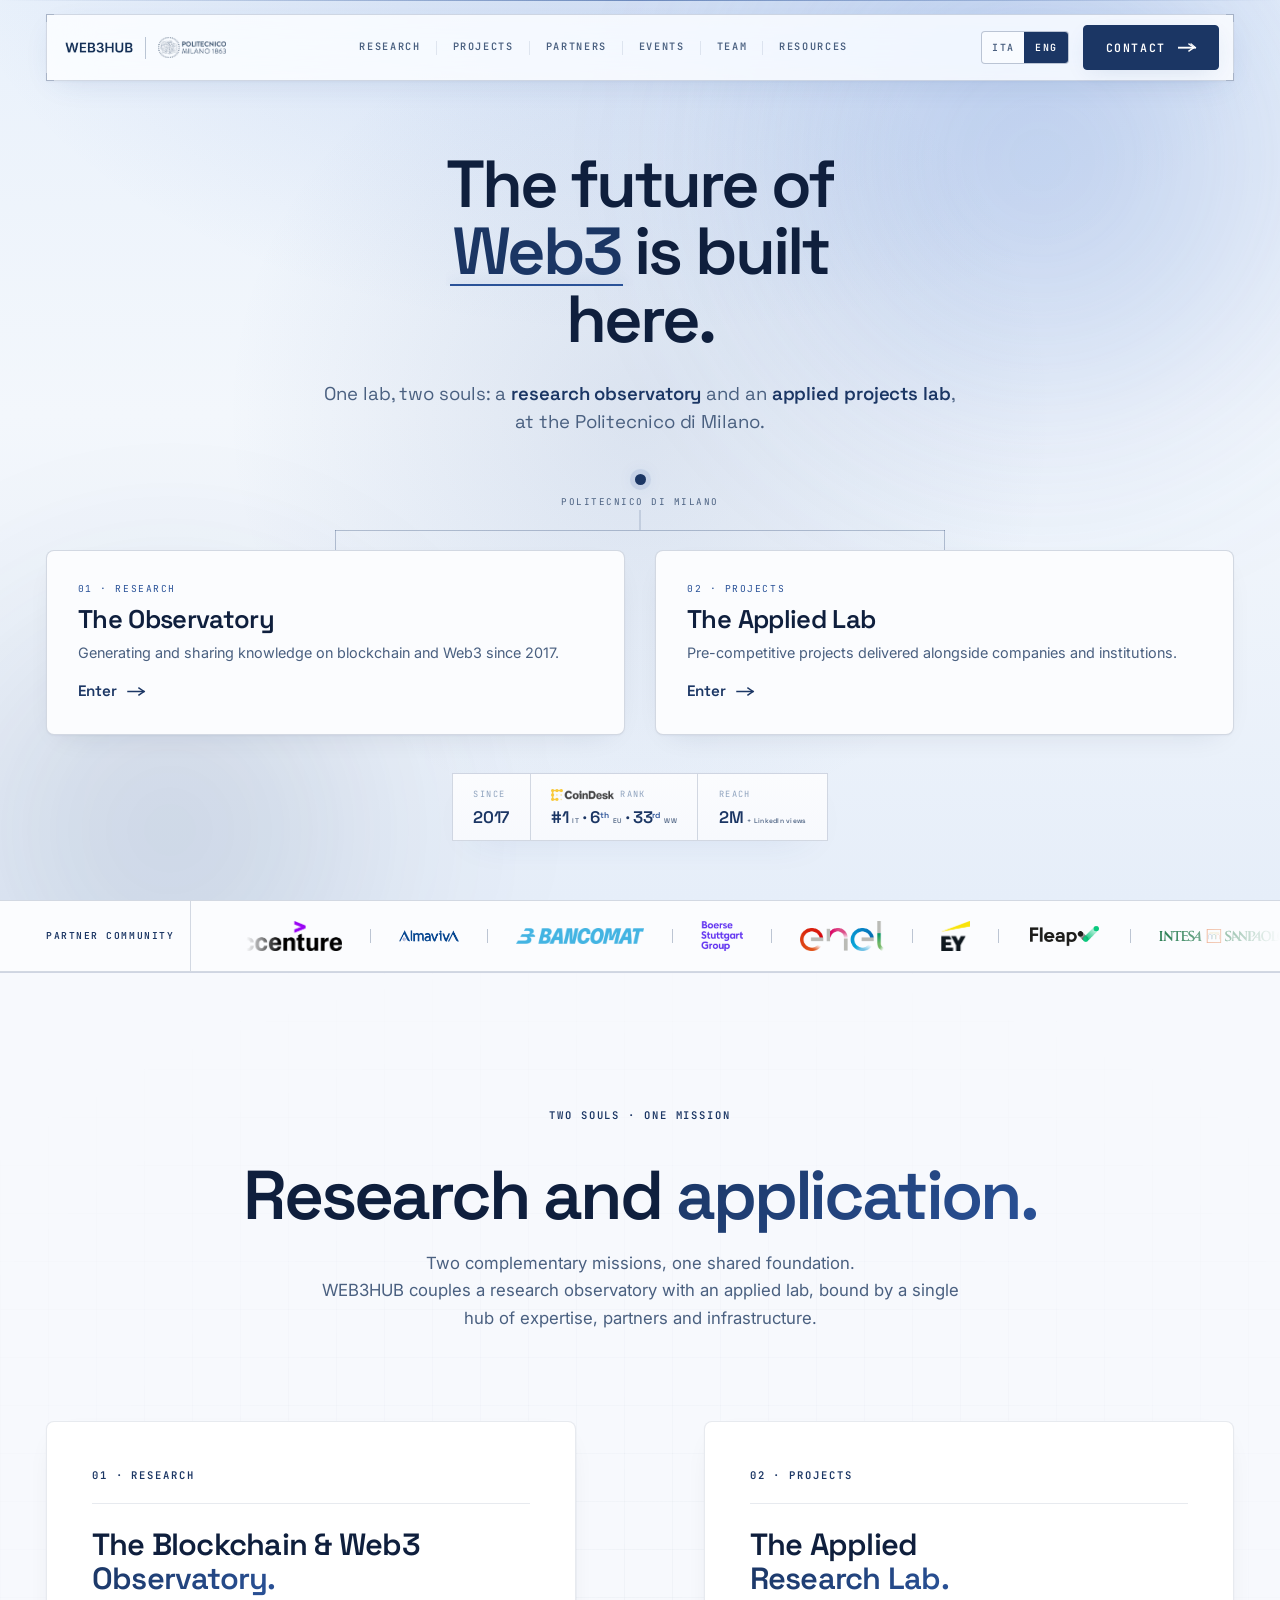
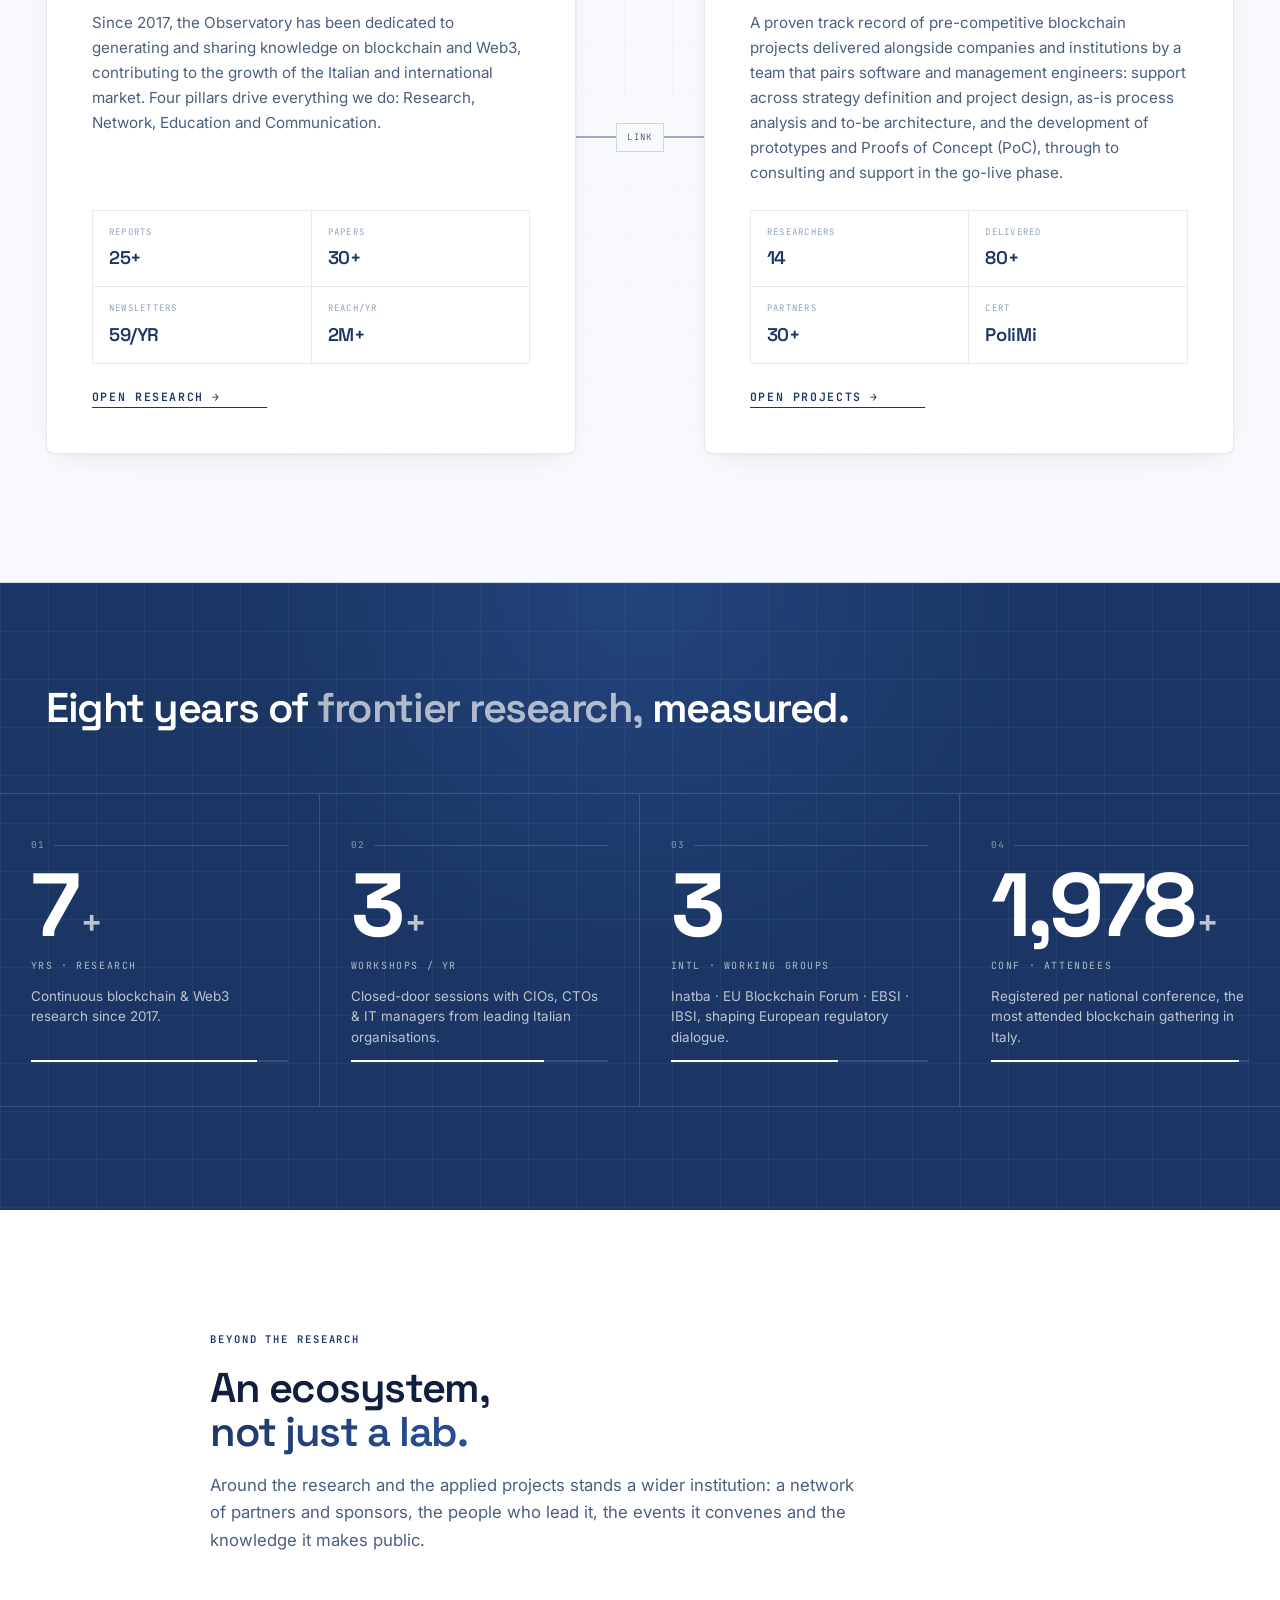
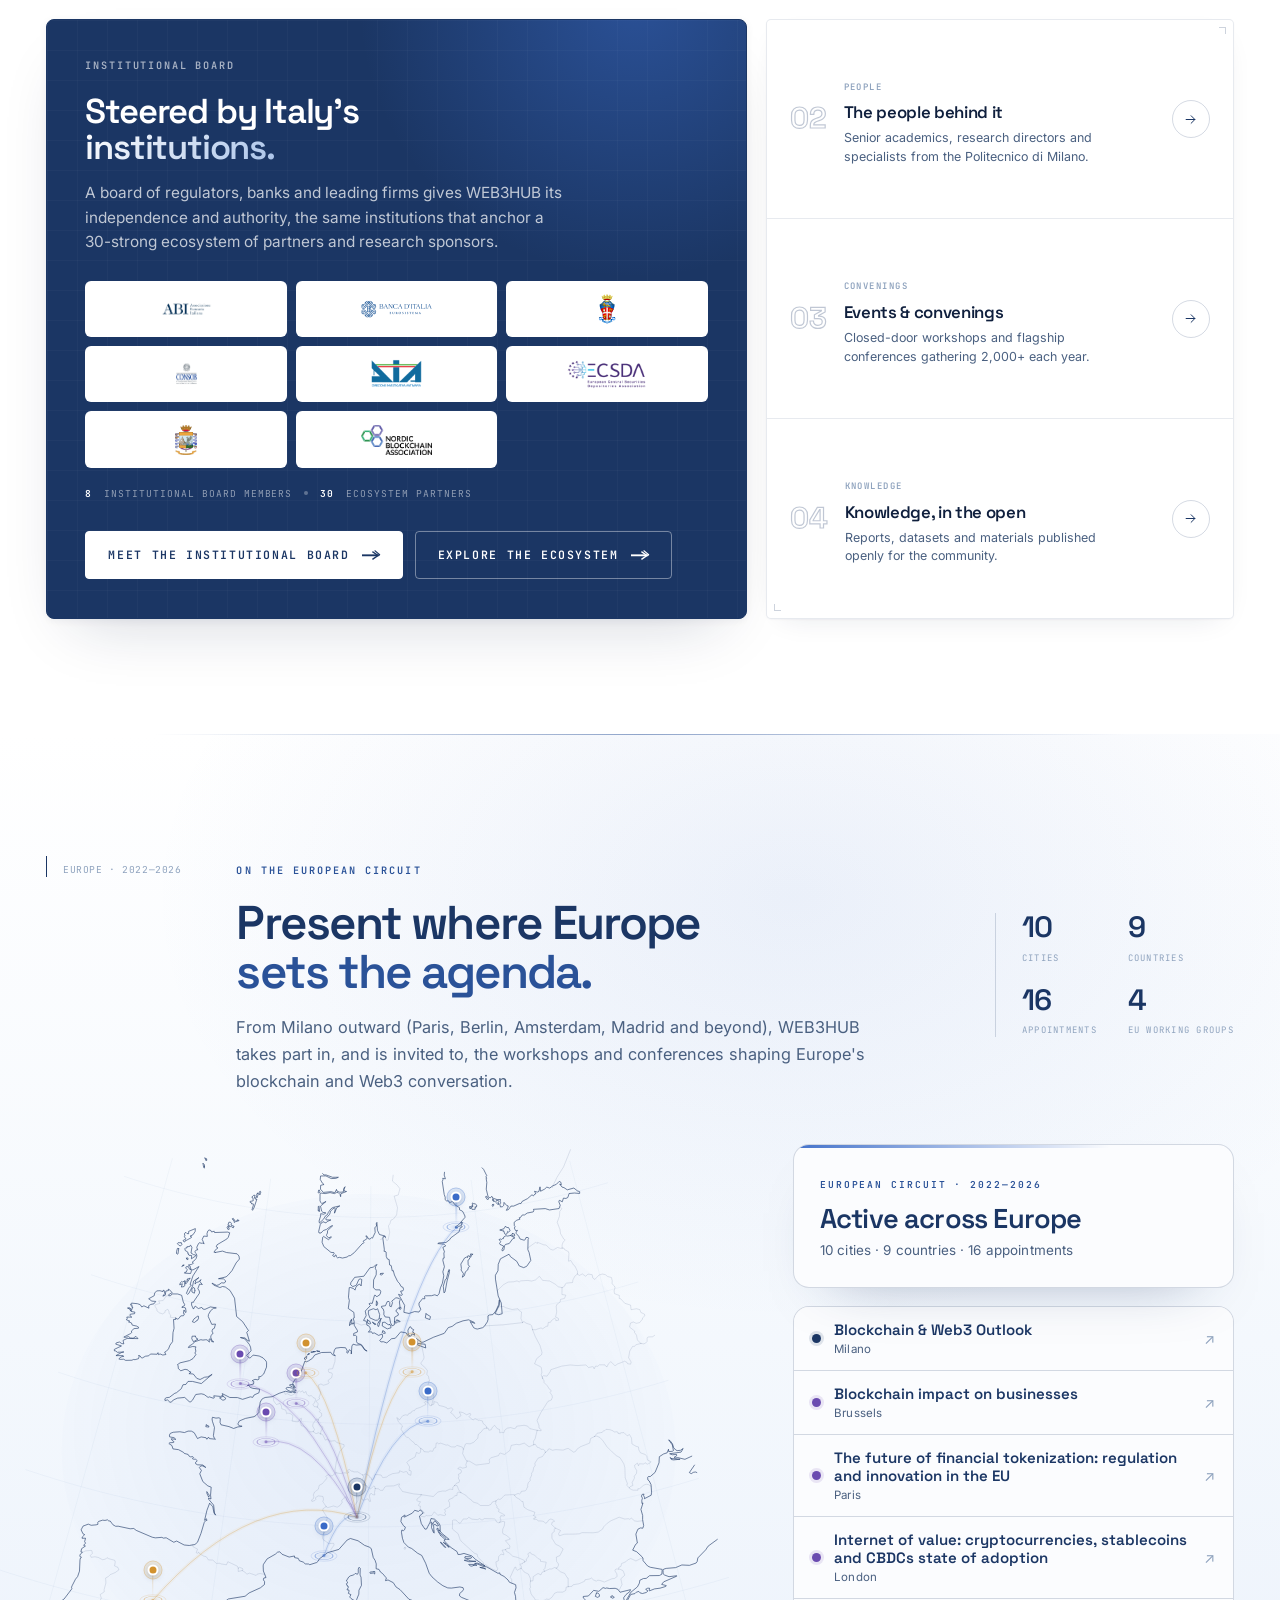
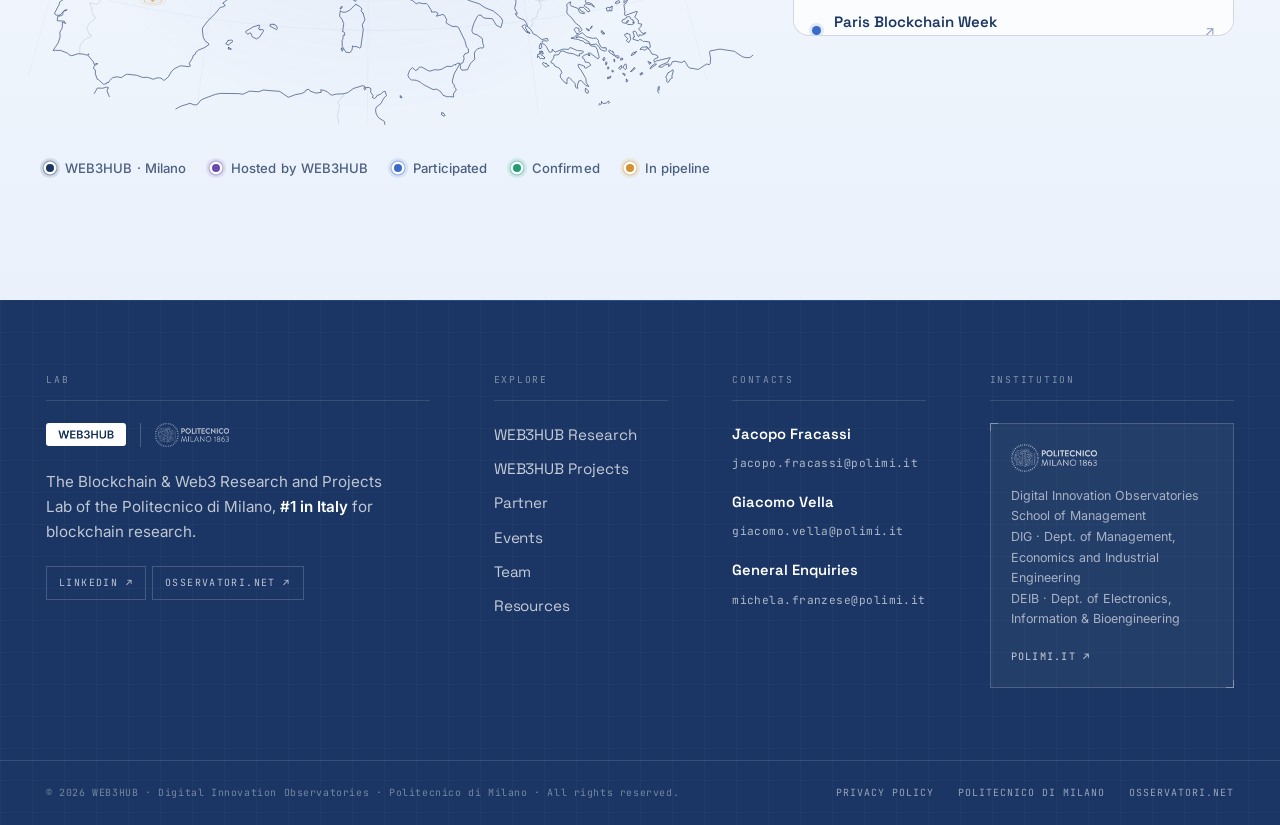
==== index.html @ 6960d004 "Team: Giacomo Weiss -> Niccolò Miani; Risorse: testi IT, rimosse etichette tier Co-Authored-By: Clau" ====
<!DOCTYPE html>
<html lang="en">
<head>
<meta charset="UTF-8" />
<meta name="viewport" content="width=device-width, initial-scale=1.0" />
<title>WEB3HUB — Politecnico di Milano | Blockchain &amp; Web3 Research Lab</title>
<meta name="description" content="WEB3HUB is the Blockchain & Web3 Research and Projects Lab of the Politecnico di Milano, #1 in Italy, #6 in Europe, #33 globally for blockchain research (CoinDesk 2022)." />
<meta property="og:title" content="WEB3HUB — Politecnico di Milano" />
<meta property="og:description" content="Blockchain & Web3 Research and Applied Projects Lab. Two Souls, One Mission." />
<meta property="og:type" content="website" />

<link rel="preconnect" href="https://fonts.googleapis.com" />
<link rel="preconnect" href="https://fonts.gstatic.com" crossorigin />
<link href="https://fonts.googleapis.com/css2?family=Space+Grotesk:wght@300;400;500;600;700&family=Inter:wght@300;400;500;600&family=JetBrains+Mono:wght@400;500;600;700&display=swap" rel="stylesheet" />

<style>
/* ════════════════════════════════════════════════════════════════
   WEB3HUB v2 — LABORATORY OS
   A research operating system for the frontier of trust.
   Navy on white. Monospace data. Network visuals. HUD precision.
════════════════════════════════════════════════════════════════ */
:root{
  /* PALETTE — locked to WEB3HUB.html */
  --bg:#ffffff;
  --bg-2:#f0f5fb;
  --bg-3:#e8eef8;
  --surface:#f7f9fd;
  --panel:#fbfcfe;
  --blue:#1B3664;
  --blue-light:#2a4d8f;
  --blue-mid:#2a5298;
  --blue-bright:#3a6bc8;
  --blue-pale:#d6e2f5;
  --blue-ultra:#eef3fb;
  --navy-dark:#0f2040;
  --text:#0f1f3d;
  --text-muted:#4a6080;
  --text-subtle:#8fa3be;

  /* DERIVED */
  --line:rgba(27,54,100,.10);
  --line-2:rgba(27,54,100,.18);
  --line-3:rgba(27,54,100,.28);
  --line-strong:rgba(27,54,100,.45);
  --glow:rgba(42,82,152,.18);
  --glow-soft:rgba(42,82,152,.10);

  /* SIGNAL — calmed status accent (desaturated emerald) */
  --signal:#3a9e7e;
  --signal-soft:rgba(58,158,126,.45);

  --grad:linear-gradient(135deg,#1B3664 0%,#2a5298 100%);
  --grad-bright:linear-gradient(135deg,#2a5298 0%,#3a6bc8 100%);
  --grad-line:linear-gradient(90deg,transparent,var(--blue-mid),transparent);

  /* RADIUS — small, consistent, coordinated with softened brackets */
  --r-sm:4px;
  --r:5px;
  --r-lg:8px;

  /* ELEVATION — hairline + controlled soft shadow (low opacity, large blur) */
  --shadow-1:0 1px 2px rgba(15,32,64,.04), 0 10px 30px -16px rgba(15,32,64,.14);
  --shadow-2:0 2px 8px rgba(15,32,64,.06), 0 28px 64px -28px rgba(15,32,64,.20);

  /* CORNER TICKS — thinner, smaller, low-contrast; lift on hover */
  --tick:7px;
  --tick-w:1px;
  --tick-color:rgba(27,54,100,.22);
  --tick-color-hover:rgba(27,54,100,.5);
  --tick-on-dark:rgba(255,255,255,.32);
  --tick-on-dark-hover:rgba(255,255,255,.7);

  /* TYPE */
  --display:'Space Grotesk',sans-serif;
  --body:'Inter',sans-serif;
  --mono:'JetBrains Mono',ui-monospace,'SF Mono',Menlo,monospace;

  --ease:cubic-bezier(.4,0,.2,1);
  --ease-out:cubic-bezier(.22,.61,.36,1);
  --spring:cubic-bezier(.34,1.45,.64,1);

  --gutter:clamp(20px,3.6vw,48px);
}

*,*::before,*::after{box-sizing:border-box;margin:0;padding:0}
html{scroll-behavior:smooth;font-size:16px;scroll-padding-top:84px}
body{
  background:var(--bg);
  color:var(--text);
  font-family:var(--body);
  font-weight:400;
  line-height:1.6;
  overflow-x:hidden;
  -webkit-font-smoothing:antialiased;
  text-rendering:optimizeLegibility;
}
::selection{background:var(--blue);color:#fff}
img{display:block;max-width:100%}
a{text-decoration:none;color:inherit}
button{cursor:pointer;font-family:inherit;background:none;border:none;color:inherit}
svg{display:block}

/* ── GLOBAL GRID BG ── ambient blueprint */
.grid-bg{
  position:fixed;inset:0;z-index:0;pointer-events:none;
  background-image:
    linear-gradient(rgba(27,54,100,.045) 1px,transparent 1px),
    linear-gradient(90deg,rgba(27,54,100,.045) 1px,transparent 1px);
  background-size:64px 64px;
  mask-image:radial-gradient(ellipse 70% 50% at 50% 30%,black,transparent 100%);
  -webkit-mask-image:radial-gradient(ellipse 70% 50% at 50% 30%,black,transparent 100%);
}
.dot-bg{
  position:fixed;inset:0;z-index:0;pointer-events:none;opacity:.4;
  background-image:radial-gradient(rgba(27,54,100,.12) 1px,transparent 1px);
  background-size:24px 24px;
  mask-image:linear-gradient(180deg,transparent,black 30%,black 70%,transparent);
  -webkit-mask-image:linear-gradient(180deg,transparent,black 30%,black 70%,transparent);
}

/* ── SCROLL PROGRESS ── */
#progress{position:fixed;top:0;left:0;height:2px;width:0;background:var(--grad-bright);z-index:1100;transition:width .1s linear;box-shadow:0 0 12px var(--glow)}

/* ════════════════════════════════════════════════════════════
   TYPE SYSTEM
════════════════════════════════════════════════════════════ */
.mono{font-family:var(--mono);font-weight:500;letter-spacing:.04em}
.tag{
  display:inline-flex;align-items:center;gap:10px;
  font-family:var(--mono);font-size:.66rem;font-weight:600;
  letter-spacing:.18em;text-transform:uppercase;
  color:var(--blue);
}
/* minimal institutional kicker — no brackets, no bullet dots */
.tag .dot,.tag .live{display:none}
/* remove decorative status / bullet dots site-wide (green "live" pulses + blue dots) */
.live,.pulse,.rs-dot,
.hero-rail .seg .live,.viz-hud .hud-tag .live,
.chain-stream-head .live,.wire-tag .live,
.partner-cta .pc-tag .dot,.xpl-feat-label .dot,.euro-tag .dot,
.f-wordmark .wm-rail .live,.contact-info-head .live{display:none!important}
.sb-foot .sb-ok::before{display:none}
@keyframes livepulse{0%,100%{opacity:.7}50%{opacity:1}}
@keyframes ping{0%{transform:scale(.7);opacity:.6}100%{transform:scale(1.8);opacity:0}}

.hid{font-family:var(--mono);font-size:.66rem;font-weight:500;letter-spacing:.04em;color:var(--text-subtle)}
.hid b{color:var(--blue);font-weight:600}

/* DISPLAY scales */
.h-mega{font-family:var(--display);font-weight:600;font-size:clamp(2.4rem,5.2vw,5rem);letter-spacing:-.045em;line-height:.96;color:var(--text)}
.h-mega .accent{color:var(--blue);position:relative;display:inline-block}
.h-mega .accent::after{content:'';position:absolute;left:-.04em;right:-.04em;bottom:-.06em;height:.06em;background:var(--blue-mid);box-shadow:0 0 16px var(--glow);transform:scaleX(0);transform-origin:left;transition:transform 1s var(--ease) .8s}
.h-mega.in .accent::after{transform:scaleX(1)}

.h-xl{font-family:var(--display);font-weight:600;font-size:clamp(2.4rem,5.4vw,4.4rem);letter-spacing:-.045em;line-height:.98;color:var(--text)}
.h-xl .accent{background:var(--grad);-webkit-background-clip:text;background-clip:text;-webkit-text-fill-color:transparent;color:transparent}

.h-lg{font-family:var(--display);font-weight:600;font-size:clamp(1.8rem,3.4vw,2.6rem);letter-spacing:-.035em;line-height:1.05;color:var(--text)}
.h-lg .accent{background:var(--grad);-webkit-background-clip:text;background-clip:text;-webkit-text-fill-color:transparent;color:transparent}

.h-md{font-family:var(--display);font-weight:600;font-size:clamp(1.35rem,2vw,1.6rem);letter-spacing:-.025em;line-height:1.15;color:var(--text)}
.h-sm{font-family:var(--display);font-weight:600;font-size:1.05rem;letter-spacing:-.015em;line-height:1.25;color:var(--text)}

.lede{font-size:clamp(1.05rem,1.3vw,1.18rem);line-height:1.65;color:var(--text-muted);font-weight:400;max-width:60ch}
.body{font-size:.96rem;line-height:1.65;color:var(--text-muted)}
.body-sm{font-size:.85rem;line-height:1.6;color:var(--text-muted)}
.body-xs{font-size:.74rem;line-height:1.55;color:var(--text-muted)}

/* ════════════════════════════════════════════════════════════
   LAYOUT
════════════════════════════════════════════════════════════ */
.wrap{width:100%;max-width:1440px;margin:0 auto;padding:0 var(--gutter);position:relative;z-index:2}
.wrap--wide{max-width:1600px}
.wrap--narrow{max-width:1080px}
.section{padding:clamp(72px,9vw,140px) 0;position:relative}

/* Section headers — terminal style */
.sec-head{display:grid;grid-template-columns:auto 1fr;gap:24px;align-items:start;margin-bottom:clamp(40px,5vw,72px)}
.sec-head__meta{display:flex;flex-direction:column;gap:7px;padding-top:6px;min-width:140px}
.sec-head__meta .ord{font-family:var(--mono);font-size:.66rem;letter-spacing:.18em;color:var(--blue);font-weight:600;text-transform:uppercase}
.sec-head__meta .hash{font-family:var(--mono);font-size:.62rem;letter-spacing:.08em;text-transform:uppercase;color:var(--text-subtle)}

/* ════════════════════════════════════════════════════════════
   PANELS — the base technical surface, with corner brackets
════════════════════════════════════════════════════════════ */
.panel{
  position:relative;
  background:var(--panel);
  border:1px solid var(--line);
  border-radius:var(--r);
  box-shadow:var(--shadow-1);
  padding:clamp(20px,2.4vw,32px);
  transition:border-color .3s var(--ease),box-shadow .3s var(--ease),transform .3s var(--ease),background .3s var(--ease);
}
.panel::before,.panel::after,
.panel > .corner-tl,.panel > .corner-tr,.panel > .corner-bl,.panel > .corner-br{
  content:'';position:absolute;width:var(--tick);height:var(--tick);border:var(--tick-w) solid var(--tick-color);pointer-events:none;
  transition:border-color .35s var(--ease-out);
}
.panel::before{top:-1px;left:-1px;border-right:none;border-bottom:none}
.panel::after{top:-1px;right:-1px;border-left:none;border-bottom:none}
.panel > .corner-bl{bottom:7px;left:7px;border-right:none;border-top:none}
.panel > .corner-br{bottom:7px;right:7px;border-left:none;border-top:none}
.panel:hover{border-color:var(--line-2);box-shadow:var(--shadow-2)}
.panel:hover::before,.panel:hover::after,.panel:hover > .corner-bl,.panel:hover > .corner-br{border-color:var(--tick-color-hover)}
.panel--ink{background:var(--blue);color:#fff;border-color:var(--blue)}
.panel--ink::before,.panel--ink::after,.panel--ink > .corner-bl,.panel--ink > .corner-br{border-color:#fff}
.panel--ink:hover{box-shadow:0 0 0 1px rgba(255,255,255,.2),0 12px 40px -8px rgba(15,32,64,.5)}
.panel--soft{background:var(--surface);border-color:var(--line)}
.panel--ghost{background:transparent;border-style:dashed;border-color:var(--line-2)}

/* ════════════════════════════════════════════════════════════
   BUTTONS
════════════════════════════════════════════════════════════ */
.btn{
  position:relative;display:inline-flex;align-items:center;gap:12px;
  padding:14px 22px;
  font-family:var(--mono);font-size:.72rem;font-weight:600;
  letter-spacing:.14em;text-transform:uppercase;
  border:1px solid var(--blue);
  border-radius:var(--r-sm);
  background:transparent;color:var(--blue);
  cursor:pointer;transition:all .35s var(--ease-out);
  overflow:hidden;
}
.btn::before{
  content:'';position:absolute;inset:0;
  background:var(--blue);
  transform:translateY(101%);transition:transform .4s var(--ease);
  z-index:-1;
}
.btn:hover::before{transform:translateY(0)}
.btn:hover{color:#fff;box-shadow:0 0 0 3px var(--glow-soft),0 10px 28px -6px var(--glow)}
.btn .arrow{position:relative;width:18px;height:9px;flex-shrink:0}
.btn .arrow::before,.btn .arrow::after{content:'';position:absolute;background:currentColor}
.btn .arrow::before{top:50%;left:0;right:0;height:1px;transform:translateY(-50%)}
.btn .arrow::after{top:50%;right:0;width:7px;height:1px;transform:translateY(-50%) rotate(40deg);transform-origin:right;box-shadow:0 0 0 0 currentColor,-7px 7px 0 0 transparent}
.btn .arrow::after{
  box-shadow:none;
}
.btn .arrow{display:inline-flex;align-items:center;justify-content:flex-end}
.btn .arrow svg{width:18px;height:9px;stroke:currentColor;fill:none;stroke-width:1.4;stroke-linecap:square}
.btn:hover .arrow svg{animation:arrow-slide .5s var(--ease)}
@keyframes arrow-slide{0%{transform:translateX(0)}50%{transform:translateX(8px);opacity:0}51%{transform:translateX(-8px);opacity:0}100%{transform:translateX(0);opacity:1}}

.btn--solid{background:var(--blue);color:#fff;box-shadow:0 6px 24px -8px var(--glow)}
.btn--solid::before{background:var(--navy-dark)}
.btn--solid:hover{color:#fff;box-shadow:0 0 0 3px var(--glow-soft),0 14px 36px -6px var(--glow)}

.btn--ghost{border-color:var(--line-2);color:var(--text);padding-left:16px}
.btn--ghost::before{background:var(--blue)}
.btn--ghost:hover{color:#fff;border-color:var(--blue)}

.btn--inv{background:transparent;color:#fff;border-color:rgba(255,255,255,.4)}
.btn--inv::before{background:#fff}
.btn--inv:hover{color:var(--blue);border-color:#fff}

.btn--white{background:#fff;color:var(--blue);border-color:#fff}
.btn--white::before{background:var(--blue-ultra)}
.btn--white:hover{color:var(--blue)}

/* Link arrow */
.link-arr{display:inline-flex;align-items:center;gap:8px;font-family:var(--mono);font-size:.72rem;font-weight:600;letter-spacing:.14em;text-transform:uppercase;color:var(--blue);position:relative;padding-bottom:2px}
.link-arr::after{content:'';position:absolute;left:0;bottom:0;height:1px;width:100%;background:var(--blue);transform:scaleX(.4);transform-origin:left;transition:transform .35s var(--ease)}
.link-arr:hover::after{transform:scaleX(1)}
.link-arr .arr{display:inline-block;transition:transform .35s var(--ease)}
.link-arr:hover .arr{transform:translateX(4px)}

/* ════════════════════════════════════════════════════════════
   NAVIGATION
════════════════════════════════════════════════════════════ */
#nav{
  position:fixed;top:0;left:0;right:0;z-index:900;
  padding:14px var(--gutter);
  transition:padding .35s var(--ease);
  pointer-events:none;
}
#nav>*{pointer-events:auto}
.nav-inner{
  max-width:1600px;margin:0 auto;
  display:grid;grid-template-columns:auto 1fr auto;align-items:center;
  gap:24px;
  padding:10px 14px 10px 18px;
  background:rgba(255,255,255,.78);
  backdrop-filter:blur(22px) saturate(160%);
  -webkit-backdrop-filter:blur(22px) saturate(160%);
  border:1px solid var(--line-2);
  box-shadow:0 1px 2px rgba(27,54,100,.04),0 8px 32px -12px var(--glow);
  position:relative;
  transition:background .4s var(--ease),border-color .4s var(--ease),box-shadow .4s var(--ease);
}
.nav-inner::before,.nav-inner::after,.nav-inner > .nc-tl,.nav-inner > .nc-br{
  content:'';position:absolute;width:8px;height:8px;border:var(--tick-w) solid var(--tick-color);pointer-events:none;
}
.nav-inner::before{top:-1px;left:-1px;border-right:none;border-bottom:none}
.nav-inner::after{top:-1px;right:-1px;border-left:none;border-bottom:none}
.nav-inner > .nc-tl{bottom:-1px;left:-1px;border-right:none;border-top:none}
.nav-inner > .nc-br{bottom:-1px;right:-1px;border-left:none;border-top:none}
#nav.scrolled .nav-inner{background:rgba(255,255,255,.95);box-shadow:0 2px 6px rgba(27,54,100,.06),0 14px 40px -12px var(--glow)}

.nav-brand{display:flex;align-items:center;gap:12px}
.nav-brand img.w3{height:11px;width:auto;object-fit:contain}
.nav-brand .hair-v{width:1px;height:22px;background:var(--line-3)}
.nav-brand img.polimi{height:22px;width:auto;object-fit:contain;opacity:.78}

.nav-links{display:flex;align-items:center;justify-content:center;gap:0;list-style:none}
.nav-links li{position:relative}
.nav-links li::after{content:'';position:absolute;right:0;top:50%;width:1px;height:14px;background:var(--line);transform:translateY(-50%)}
.nav-links li:last-child::after{display:none}
.nav-links a{position:relative;padding:8px 16px;display:block;font-family:var(--mono);font-size:.64rem;font-weight:600;text-transform:uppercase;letter-spacing:.16em;color:var(--text-muted);transition:color .25s}
.nav-links a::before{content:'';margin-right:0}
.nav-links a:hover,.nav-links a.is-active{color:var(--blue)}
.nav-links a:hover::before,.nav-links a.is-active::before{color:var(--blue-mid)}

.nav-cta{display:flex;align-items:center;gap:14px}
/* language switch — two-cell segmented control beside Contact */
.lang-toggle{display:inline-flex;align-items:stretch;border:1px solid var(--line-3);border-radius:var(--r-sm);overflow:hidden;background:rgba(255,255,255,.55)}
.lang-toggle button{font-family:var(--mono);font-size:.62rem;font-weight:600;letter-spacing:.14em;color:var(--text-muted);background:transparent;border:0;padding:9px 10px;min-width:40px;cursor:pointer;transition:background .25s var(--ease),color .25s var(--ease)}
.lang-toggle button + button{border-left:1px solid var(--line-2)}
.lang-toggle button:hover{color:var(--blue)}
.lang-toggle button[aria-pressed="true"]{background:var(--blue);color:#fff;cursor:default}
.lang-toggle button:focus-visible{outline:2px solid var(--blue);outline-offset:-2px}

.nav-burger{display:none;flex-direction:column;gap:5px;padding:8px}
.nav-burger span{display:block;width:22px;height:1.5px;background:var(--blue);transition:transform .3s var(--ease),opacity .2s var(--ease)}
.nav-burger.open span:nth-child(1){transform:translateY(6.5px) rotate(45deg)}
.nav-burger.open span:nth-child(2){opacity:0}
.nav-burger.open span:nth-child(3){transform:translateY(-6.5px) rotate(-45deg)}

/* MOBILE NAV */
#mobile-nav{display:none;position:fixed;inset:0;z-index:899;background:var(--bg);flex-direction:column;align-items:flex-start;justify-content:center;gap:8px;opacity:0;pointer-events:none;transition:opacity .35s var(--ease);padding:0 var(--gutter)}
#mobile-nav.open{opacity:1;pointer-events:all}
#mobile-nav a{font-family:var(--display);font-size:clamp(2rem,7vw,3.4rem);font-weight:600;color:var(--text);letter-spacing:-.03em;line-height:1.1;display:flex;align-items:baseline;gap:14px}
#mobile-nav a .num{font-family:var(--mono);font-size:.5em;color:var(--blue-mid);font-weight:500}
/* Close handled by the burger (which animates to an ✕ and stays above the overlay) */
.mobile-close{display:none}

/* ════════════════════════════════════════════════════════════
   HERO — Animated network. HUD frame. Massive type.
════════════════════════════════════════════════════════════ */
#hero{position:relative;min-height:100vh;padding:96px 0 56px;display:flex;flex-direction:column;justify-content:center;overflow:hidden;
  background:
    radial-gradient(90% 75% at 50% -8%, rgba(58,107,200,.16), transparent 60%),
    linear-gradient(180deg,#e9f1fb 0%,#f3f7fc 46%,#e6eef9 100%);
}
#hero::before{
  content:'';position:absolute;top:0;left:0;right:0;height:1px;z-index:1;
  background:var(--grad-line);opacity:.6;
}
#hero::after{content:'';position:absolute;z-index:0;top:46%;left:50%;width:900px;height:900px;
  transform:translate(-50%,-50%);pointer-events:none;
  background:radial-gradient(circle,rgba(42,82,152,.12),transparent 65%);
  animation:heroBreath 12s ease-in-out infinite}
@keyframes heroBreath{0%,100%{opacity:.5;transform:translate(-50%,-50%) scale(1)}
  50%{opacity:.85;transform:translate(-50%,-50%) scale(1.12)}}
.hero-aurora{position:absolute;inset:0;z-index:0;pointer-events:none;overflow:hidden}
.hero-aurora::before,.hero-aurora::after{content:'';position:absolute;border-radius:50%;filter:blur(80px);opacity:.45}
.hero-aurora::before{width:760px;height:760px;top:-220px;right:-140px;background:radial-gradient(circle,rgba(58,107,200,.42),transparent 70%);opacity:.7;filter:blur(90px);animation:orb-a 26s var(--ease) infinite}
.hero-aurora::after{width:620px;height:620px;bottom:-240px;left:-140px;background:radial-gradient(circle,rgba(27,54,100,.30),transparent 70%);opacity:.6;filter:blur(90px);animation:orb-b 32s var(--ease) infinite}
@keyframes orb-a{0%,100%{transform:translate(0,0) scale(1)}50%{transform:translate(40px,30px) scale(1.1)}}
@keyframes orb-b{0%,100%{transform:translate(0,0) scale(1)}50%{transform:translate(-30px,30px) scale(1.08)}}

/* Hero graphic is now the two-souls bridge (see .hero-bridge); the abstract
   network canvas + node tooltip were removed in Wave 4 (feedback L1). */

.hero-rail{
  position:relative;z-index:2;
  display:grid;grid-template-columns:auto 1fr auto;gap:20px;align-items:center;
  padding:14px var(--gutter) 14px;
  max-width:1600px;margin:0 auto;
  border-bottom:1px solid var(--line);
  font-family:var(--mono);font-size:.6rem;letter-spacing:.14em;text-transform:uppercase;color:var(--text-muted);
}
.hero-rail .seg{display:flex;align-items:center;gap:10px}
.hero-rail .seg b{color:var(--blue);font-weight:600}
.hero-rail .seg .live{width:6px;height:6px;border-radius:50%;background:var(--signal);animation:livepulse 1.6s ease-in-out infinite;box-shadow:0 0 6px var(--signal-soft)}
.hero-rail .seg + .seg{padding-left:20px;border-left:1px solid var(--line)}

.hero-content{position:relative;z-index:2;width:100%;max-width:1320px;margin:0 auto;padding:clamp(24px,4vw,52px) var(--gutter) 0;display:flex;flex-direction:column;align-items:center;text-align:center}

.hero-left{position:relative}
.hero-tag{margin-bottom:22px}

.hero-title{margin-bottom:26px;position:relative}
.hero-title .line{display:block;overflow:hidden;padding:2px 0}
.hero-title .line > span{display:inline-block;transform:translateY(105%);transition:transform .9s var(--ease)}
.hero-title.in .line > span{transform:translateY(0)}
.hero-title .line:nth-child(2) > span{transition-delay:.1s}
.hero-title .line:nth-child(3) > span{transition-delay:.2s}

.hero-sub{font-family:var(--display);font-weight:400;font-size:clamp(1.1rem,1.45vw,1.32rem);line-height:1.5;color:var(--text-muted);max-width:640px;margin:0 auto;letter-spacing:-.005em}
.hero-sub b{color:var(--blue);font-weight:600}

/* ── HERO BRIDGE — two souls diverging from one foundation (feedback L1/L2) ── */
.hero-bridge{width:100%;max-width:1200px;margin:clamp(22px,3.2vw,38px) auto 0;display:flex;flex-direction:column;align-items:center}
.hb-hub{display:flex;flex-direction:column;align-items:center;gap:10px}
.hb-hub-node{width:11px;height:11px;border-radius:50%;background:var(--blue);box-shadow:0 0 0 5px var(--glow-soft),0 0 18px var(--glow)}
.hb-hub-lbl{font-family:var(--mono);font-size:.58rem;letter-spacing:.16em;text-transform:uppercase;color:var(--text-muted)}
/* connector: centre stem → horizontal bar → two drops above the card centres (25%/75%) */
.hb-fork{position:relative;width:100%;height:40px}
.hb-fork::before{content:'';position:absolute;top:0;left:50%;width:1px;height:20px;background:var(--line-3);transform:translateX(-50%)}
.hb-bar{position:absolute;top:20px;left:24.3%;right:24.3%;height:1px;background:var(--line-3)}
.hb-bar::before,.hb-bar::after{content:'';position:absolute;top:0;width:1px;height:20px;background:var(--line-3)}
.hb-bar::before{left:0}
.hb-bar::after{right:0}
.hb-paths{display:grid;grid-template-columns:1fr 1fr;gap:clamp(18px,2.4vw,32px);width:100%}
.hb-path{position:relative;display:flex;flex-direction:column;gap:9px;padding:clamp(24px,2.4vw,34px);text-align:left;background:var(--panel);border:1px solid var(--line-2);border-radius:var(--r-lg);box-shadow:var(--shadow-1);transition:border-color .35s var(--ease),box-shadow .35s var(--ease),transform .35s var(--ease)}
.hb-path:hover{border-color:var(--blue);box-shadow:var(--shadow-2);transform:translateY(-3px)}
.hb-path:focus-visible{outline:2px solid var(--blue);outline-offset:3px}
.hb-k{font-family:var(--mono);font-size:.6rem;letter-spacing:.16em;text-transform:uppercase;color:var(--blue-mid)}
.hb-name{font-family:var(--display);font-weight:600;font-size:clamp(1.3rem,2vw,1.7rem);letter-spacing:-.025em;line-height:1.05;color:var(--text)}
.hb-desc{font-size:.9rem;line-height:1.55;color:var(--text-muted)}
.hb-enter{margin-top:6px;display:inline-flex;align-items:center;gap:10px;font-family:var(--display);font-weight:600;font-size:.95rem;color:var(--blue)}
.hb-arrow{display:inline-flex;align-items:center}
.hb-arrow svg{width:20px;height:9px;stroke:currentColor;fill:none;stroke-width:1.5;stroke-linecap:square;transition:transform .4s var(--ease)}
.hb-path:hover .hb-arrow svg{transform:translateX(4px)}
@media(max-width:560px){
  .hb-paths{grid-template-columns:1fr}
  .hb-fork{height:22px}
  .hb-bar{left:50%;right:auto;width:0;background:transparent}
  .hb-bar::before,.hb-bar::after{display:none}
}

/* Hero metrics — compact bar, centred under the bridge */
.hero-metrics{margin:clamp(22px,3vw,38px) auto 0;display:flex;justify-content:center}
.hero-metrics-inner{display:inline-flex;align-items:stretch;border:1px solid var(--line-2);background:linear-gradient(180deg,var(--panel),var(--surface));box-shadow:0 14px 40px -24px var(--glow)}
.metric{display:flex;flex-direction:column;justify-content:center;gap:7px;padding:14px clamp(16px,1.6vw,24px)}
.metric + .metric{border-left:1px solid var(--line-2)}
.metric .m-lbl{font-family:var(--mono);font-size:.54rem;letter-spacing:.16em;text-transform:uppercase;color:var(--text-subtle);display:flex;align-items:center;gap:6px;min-height:13px}
.metric .m-lbl--logo img{height:12px;width:auto;opacity:.85;display:inline-block;vertical-align:middle}
.metric .m-val{font-family:var(--display);font-weight:600;font-size:clamp(1.05rem,1.3vw,1.3rem);color:var(--blue);letter-spacing:-.02em;line-height:1}
.metric .m-val sup{font-size:.5em;vertical-align:.55em;letter-spacing:0;color:var(--blue-mid)}
.metric .m-val small{font-size:.4em;letter-spacing:.04em;color:var(--text-muted);margin-left:4px;font-weight:500}

/* ════════════════════════════════════════════════════════════
   HERO RIGHT — Interactive force-directed network + block stream
════════════════════════════════════════════════════════════ */
.hero-viz{
  position:relative;
  aspect-ratio:1/1.05;
  width:100%;max-width:none;margin:0;
  background:
    radial-gradient(circle at 50% 38%,rgba(58,107,200,.10),transparent 65%),
    linear-gradient(180deg,var(--panel) 0%,var(--surface) 100%);
  border:1px solid var(--line);
  border-radius:var(--r-lg);
  overflow:hidden;
  display:flex;flex-direction:column;
  box-shadow:var(--shadow-2);
}
.hero-viz::before,.hero-viz::after,.hero-viz .vc-bl,.hero-viz .vc-br{
  content:'';position:absolute;width:var(--tick);height:var(--tick);border:var(--tick-w) solid var(--tick-color);pointer-events:none;z-index:7;
}
.hero-viz::before{top:7px;left:7px;border-right:none;border-bottom:none}
.hero-viz::after{top:7px;right:7px;border-left:none;border-bottom:none}
.hero-viz .vc-bl{bottom:7px;left:7px;border-right:none;border-top:none}
.hero-viz .vc-br{bottom:7px;right:7px;border-left:none;border-top:none}

/* TOP — canvas network */
.viz-net{
  position:relative;
  flex:1 1 auto;
  min-height:0;
  border-bottom:1px solid var(--line-2);
  overflow:hidden;
}
.viz-grid-bg{
  position:absolute;inset:0;
  background-image:
    linear-gradient(rgba(27,54,100,.06) 1px,transparent 1px),
    linear-gradient(90deg,rgba(27,54,100,.06) 1px,transparent 1px);
  background-size:36px 36px;
  mask-image:radial-gradient(ellipse 80% 75% at 50% 50%,black,transparent 95%);
  -webkit-mask-image:radial-gradient(ellipse 80% 75% at 50% 50%,black,transparent 95%);
  pointer-events:none;
}
.viz-net canvas{
  position:absolute;inset:0;display:block;width:100%;height:100%;
  cursor:default;
}

.viz-hud{position:absolute;inset:0;pointer-events:none;z-index:5}
.viz-hud .hud-tag{
  position:absolute;
  font-family:var(--mono);font-size:.56rem;font-weight:500;
  letter-spacing:.14em;text-transform:uppercase;color:var(--text-muted);
  background:rgba(255,255,255,.86);
  padding:5px 9px;
  border:1px solid var(--line-2);
  backdrop-filter:blur(6px);-webkit-backdrop-filter:blur(6px);
  display:flex;align-items:center;gap:6px;
  box-shadow:0 1px 2px rgba(27,54,100,.04);
}
.viz-hud .hud-tag b{color:var(--blue);font-weight:600}
.viz-hud .hud-tag .live{width:5px;height:5px;border-radius:50%;background:var(--signal);animation:livepulse 1.6s ease-in-out infinite}
.viz-hud .hud-tl{top:12px;left:12px}
.viz-hud .hud-tr{top:12px;right:12px}
.viz-hud .hud-bl{bottom:12px;left:12px}
.viz-hud .hud-br{bottom:12px;right:12px;color:var(--blue);font-weight:600}

.viz-hint{
  position:absolute;left:50%;bottom:8px;transform:translateX(-50%);
  font-family:var(--mono);font-size:.52rem;letter-spacing:.14em;text-transform:uppercase;
  color:var(--text-subtle);pointer-events:none;z-index:4;
  opacity:0;transition:opacity .4s ease;
  white-space:nowrap;
}
.viz-net:hover .viz-hint{opacity:.7}

/* BOTTOM — live block stream */
.viz-chain{
  flex:0 0 auto;
  background:var(--surface);
  padding:10px 14px 12px;
  position:relative;
  overflow:hidden;
}
.chain-stream-head{
  display:flex;justify-content:space-between;align-items:center;
  font-family:var(--mono);font-size:.56rem;font-weight:500;
  letter-spacing:.16em;text-transform:uppercase;color:var(--text-muted);
  margin-bottom:8px;
}
.chain-stream-head .live{width:5px;height:5px;border-radius:50%;background:var(--signal);display:inline-block;margin-right:6px;vertical-align:1px;animation:livepulse 1.6s ease-in-out infinite}
.chain-stream-head b{color:var(--blue);font-weight:600}
.chain-stream-head .cs-blk{font-feature-settings:'tnum' 1}
.chain-stream{
  display:flex;gap:6px;align-items:stretch;
  position:relative;height:74px;overflow:hidden;
}
.chain-stream::after{
  content:'';position:absolute;top:0;left:0;width:36px;height:100%;
  background:linear-gradient(90deg,var(--surface),transparent);
  pointer-events:none;z-index:2;
}

.sb{
  flex:0 0 78px;
  background:var(--bg);
  border:1px solid var(--line);
  border-radius:var(--r-sm);
  padding:7px 9px;
  display:flex;flex-direction:column;gap:3px;
  font-family:var(--mono);
  color:var(--text-muted);
  position:relative;
  opacity:0;transform:translateX(96px) scale(.95);
  transition:opacity .35s var(--ease),transform .45s var(--ease),border-color .35s var(--ease),background .35s var(--ease);
}
.sb::before,.sb::after{
  content:'';position:absolute;width:4px;height:4px;border:1px solid var(--blue);
}
.sb::before{top:7px;left:7px;border-right:none;border-bottom:none}
.sb::after{bottom:7px;right:7px;border-left:none;border-top:none}
.sb.in{opacity:1;transform:translateX(0) scale(1)}
.sb.fresh{border-color:var(--blue-mid);background:var(--blue-ultra);box-shadow:0 0 0 1px var(--glow-soft),0 6px 16px -6px var(--glow)}
.sb.out{opacity:0;transform:translateX(-30px) scale(.95)}
.sb-head{display:flex;justify-content:space-between;align-items:baseline;font-size:.52rem}
.sb-num{color:var(--blue);font-weight:700;letter-spacing:.04em}
.sb-type{font-size:.46rem;padding:1px 4px;background:var(--blue-ultra);color:var(--blue);font-weight:600;letter-spacing:.08em}
.sb.fresh .sb-type{background:#fff;border:1px solid var(--blue-pale)}
.sb-hash{color:var(--text);font-weight:600;font-size:.58rem;letter-spacing:.04em}
.sb-foot{display:flex;justify-content:space-between;align-items:center;margin-top:auto;font-size:.46rem;letter-spacing:.06em}
.sb-foot .sb-tx{color:var(--text-muted)}
.sb-foot .sb-ok{color:var(--signal);display:flex;align-items:center;gap:3px}
.sb-foot .sb-ok::before{content:'';width:4px;height:4px;border-radius:50%;background:var(--signal)}

/* ════════════════════════════════════════════════════════════
   PARTNER TICKER — wire
════════════════════════════════════════════════════════════ */
.wire{position:relative;padding:18px 0;border-top:1px solid var(--line-2);border-bottom:1px solid var(--line-2);background:var(--panel);overflow:hidden;z-index:2}
.wire::before,.wire::after{content:'';position:absolute;top:0;bottom:0;z-index:2;pointer-events:none}
/* left: solid opaque curtain so logos vanish cleanly behind the tag (no fade-in/reappear) */
.wire::before{left:0;width:280px;background:linear-gradient(90deg,var(--panel) 0%,var(--panel) 88%,transparent 100%)}
.wire::after{right:0;width:140px;background:linear-gradient(270deg,var(--panel) 0%,transparent 100%)}
.wire-tag{position:absolute;left:var(--gutter);top:50%;transform:translateY(-50%);z-index:3;font-family:var(--mono);font-size:.6rem;font-weight:600;letter-spacing:.16em;text-transform:uppercase;color:var(--blue);background:var(--panel);padding:8px 16px 8px 0;display:flex;align-items:center;gap:10px;border-right:1px solid var(--line-2);height:100%}
.wire-tag .live{width:6px;height:6px;border-radius:50%;background:var(--signal);animation:livepulse 1.6s ease-in-out infinite}
.wire-tag .id{font-weight:500;color:var(--text-subtle);font-size:.56rem}
.wire-track-outer{padding-left:200px}
.wire-track{display:flex;align-items:center;width:max-content;animation:wire-scroll 85s linear infinite}
.wire:hover .wire-track{animation-play-state:paused}
@keyframes wire-scroll{0%{transform:translateX(0)}100%{transform:translateX(-50%)}}
.wire-item{display:inline-flex;align-items:center;justify-content:center;padding:0 28px;white-space:nowrap;height:34px;position:relative;gap:10px}
.wire-item img{height:30px;max-width:128px;width:auto;object-fit:contain;mix-blend-mode:multiply;filter:saturate(.95)}
.wire-item-text{font-family:var(--mono);font-size:.74rem;font-weight:600;color:var(--blue);letter-spacing:.04em}
.wire-sep{display:inline-block;width:1px;height:14px;background:var(--line-3);flex-shrink:0}

/* ════════════════════════════════════════════════════════════
   IDENTITY — two souls as connected nodes
════════════════════════════════════════════════════════════ */
#identity{position:relative;padding:clamp(80px,10vw,140px) 0;background:var(--surface);border-top:1px solid var(--line-2);border-bottom:1px solid var(--line-2);overflow:hidden}
#identity::before{content:'';position:absolute;inset:0;background-image:linear-gradient(rgba(27,54,100,.04) 1px,transparent 1px),linear-gradient(90deg,rgba(27,54,100,.04) 1px,transparent 1px);background-size:48px 48px;opacity:.7;mask-image:radial-gradient(ellipse 80% 60% at 50% 50%,black,transparent);-webkit-mask-image:radial-gradient(ellipse 80% 60% at 50% 50%,black,transparent)}
.identity-head{text-align:center;max-width:880px;margin:0 auto clamp(56px,7vw,88px);position:relative;z-index:2}
.identity-head .tag{margin-bottom:18px}
/* Identity lede — intentional 3-line composition on desktop, fluid on small screens */
.lede-identity{max-width:min(862px,100%);text-wrap:balance}
.lede-identity .d-br{display:inline}
@media(max-width:900px){.lede-identity{max-width:62ch;text-wrap:pretty}.lede-identity .d-br{display:none}}
.identity-link{position:relative;display:grid;grid-template-columns:1fr auto 1fr;gap:0;align-items:stretch;max-width:1280px;margin:0 auto}
.id-bridge{position:relative;width:clamp(60px,10vw,140px);display:flex;align-items:center;justify-content:center;flex-direction:column;gap:8px}
.id-bridge::before{content:'';position:absolute;top:50%;left:0;right:0;height:2px;background:var(--blue);transform:translateY(-50%);opacity:.4}
.id-bridge::after{content:'';position:absolute;top:calc(50% - 5px);left:50%;width:10px;height:10px;border-radius:50%;background:var(--blue-mid);transform:translateX(-50%);box-shadow:0 0 12px var(--glow-soft)}
.id-bridge .bridge-label{position:relative;z-index:2;background:var(--surface);padding:6px 10px;font-family:var(--mono);font-size:.56rem;letter-spacing:.16em;text-transform:uppercase;color:var(--text-muted);border:1px solid var(--line-2)}

.soul-panel{
  position:relative;padding:clamp(28px,3.5vw,48px);
  background:var(--bg);
  border:1px solid var(--line);
  border-radius:var(--r-lg);
  box-shadow:var(--shadow-1);
  display:flex;flex-direction:column;gap:24px;
  transition:border-color .35s var(--ease-out),box-shadow .35s var(--ease-out),transform .35s var(--ease-out);
}
.soul-panel:hover{border-color:var(--line-2);box-shadow:var(--shadow-2)}
.soul-head{display:flex;justify-content:space-between;align-items:flex-start;gap:16px;border-bottom:1px solid var(--line);padding-bottom:20px}
.soul-id{display:flex;flex-direction:column;gap:4px}
.soul-id .tag{margin-bottom:0}
.soul-id .hid{margin-top:6px}
.soul-name{font-family:var(--display);font-weight:600;font-size:clamp(1.6rem,2.4vw,2.1rem);letter-spacing:-.025em;line-height:1.1;color:var(--text)}
.soul-name .accent{background:var(--grad);-webkit-background-clip:text;background-clip:text;-webkit-text-fill-color:transparent;color:transparent}
.soul-desc{font-size:.95rem;line-height:1.65;color:var(--text-muted)}
.soul-meta{display:grid;grid-template-columns:repeat(2,1fr);gap:1px;background:var(--line);padding:1px;margin-top:auto}
.soul-meta-cell{background:var(--bg);padding:14px 16px}
.soul-meta-cell .lbl{font-family:var(--mono);font-size:.56rem;letter-spacing:.14em;text-transform:uppercase;color:var(--text-subtle);display:block;margin-bottom:4px}
.soul-meta-cell .val{font-family:var(--display);font-size:1.15rem;font-weight:600;color:var(--blue);letter-spacing:-.02em}

/* ════════════════════════════════════════════════════════════
   STATS — Mission control dashboard
════════════════════════════════════════════════════════════ */
.stats{background:var(--blue);color:#fff;position:relative;overflow:hidden;padding:clamp(64px,8vw,120px) 0}
.stats::before{content:'';position:absolute;inset:0;background-image:linear-gradient(rgba(255,255,255,.045) 1px,transparent 1px),linear-gradient(90deg,rgba(255,255,255,.045) 1px,transparent 1px);background-size:48px 48px;pointer-events:none}
.stats::after{content:'';position:absolute;width:800px;height:800px;border-radius:50%;top:-400px;left:50%;transform:translateX(-50%);background:radial-gradient(circle,rgba(58,107,200,.25),transparent 70%);pointer-events:none}
.stats-head{padding:0 var(--gutter);margin-bottom:clamp(40px,5vw,64px);max-width:1600px;margin-left:auto;margin-right:auto;position:relative;z-index:2}
.stats-head .tag{color:#fff}
.stats-head .tag::before,.stats-head .tag::after{color:rgba(255,255,255,.5)}
.stats-head .h-lg{color:#fff}
.stats-head .h-lg .accent{color:#fff;background:none;-webkit-text-fill-color:#fff;opacity:.65}
.stats-grid{position:relative;z-index:2;display:grid;grid-template-columns:repeat(4,1fr);gap:0;max-width:1600px;margin:0 auto;border-top:1px solid rgba(255,255,255,.14);border-bottom:1px solid rgba(255,255,255,.14)}
.stat-cell{padding:clamp(28px,3.5vw,44px) clamp(20px,2.4vw,32px);border-right:1px solid rgba(255,255,255,.14);position:relative;display:flex;flex-direction:column;gap:12px}
.stat-cell:last-child{border-right:none}
.stat-cell .stat-ord{font-family:var(--mono);font-size:.58rem;letter-spacing:.18em;color:rgba(255,255,255,.5);text-transform:uppercase;display:flex;align-items:center;gap:8px}
.stat-cell .stat-ord::after{content:'';flex:1;height:1px;background:rgba(255,255,255,.15)}
.stat-cell .stat-num{font-family:var(--display);font-weight:700;font-size:clamp(3.6rem,7vw,5.6rem);letter-spacing:-.05em;line-height:.9;color:#fff;display:flex;align-items:baseline;gap:4px}
.stat-cell .stat-num .suffix{font-family:var(--display);font-weight:500;font-size:.42em;color:rgba(255,255,255,.7);letter-spacing:-.02em}
.stat-cell .stat-lbl{font-family:var(--mono);font-size:.62rem;letter-spacing:.16em;color:rgba(255,255,255,.65);text-transform:uppercase}
.stat-cell .stat-desc{font-size:.84rem;line-height:1.55;color:rgba(255,255,255,.7)}
.stat-cell .stat-bar{height:2px;background:rgba(255,255,255,.12);position:relative;overflow:hidden;margin-top:auto}
.stat-cell .stat-bar::before{content:'';position:absolute;top:0;left:0;bottom:0;background:#fff;width:0%;transition:width 1.6s var(--ease)}
.stat-cell.in .stat-bar::before{width:var(--bar,90%)}

/* ════════════════════════════════════════════════════════════
   RESEARCH
════════════════════════════════════════════════════════════ */
#research{padding:clamp(72px,9vw,140px) 0;position:relative;background:var(--bg)}
.research-intro{display:grid;grid-template-columns:7fr 5fr;gap:clamp(36px,6vw,80px);align-items:end;margin-bottom:clamp(48px,7vw,88px)}

/* Pillars — editorial foundation cards (elevated hairline rack) */
.pillars-rack{display:grid;grid-template-columns:repeat(4,1fr);gap:0;border:1px solid var(--line);border-radius:var(--r);box-shadow:var(--shadow-1);overflow:hidden;position:relative;background:var(--bg)}
.pillars-rack::before,.pillars-rack::after,.pillars-rack .pc-bl,.pillars-rack .pc-br{content:'';position:absolute;width:var(--tick);height:var(--tick);border:var(--tick-w) solid var(--tick-color);pointer-events:none;z-index:4;transition:border-color .4s var(--ease-out)}
.pillars-rack:hover::before,.pillars-rack:hover::after,.pillars-rack:hover .pc-bl,.pillars-rack:hover .pc-br{border-color:var(--tick-color-hover)}
.pillars-rack::before{top:7px;left:7px;border-right:none;border-bottom:none}
.pillars-rack::after{top:7px;right:7px;border-left:none;border-bottom:none}
.pillars-rack .pc-bl{bottom:7px;left:7px;border-right:none;border-top:none}
.pillars-rack .pc-br{bottom:7px;right:7px;border-left:none;border-top:none}

.pillar{padding:clamp(26px,2.6vw,38px) clamp(20px,2.1vw,30px) clamp(24px,2.4vw,32px);border-right:1px solid var(--line-2);position:relative;display:flex;flex-direction:column;min-height:clamp(296px,33vw,356px);background:var(--bg);overflow:hidden;transition:background .45s var(--ease)}
.pillar:last-child{border-right:none}
/* soft wash on hover — sits above bg, below content */
.pillar::after{content:'';position:absolute;inset:0;z-index:0;background:linear-gradient(168deg,var(--blue-ultra),transparent 60%);opacity:0;transition:opacity .45s var(--ease);pointer-events:none}
.pillar:hover::after{opacity:1}
/* top accent line draws on hover */
.pillar::before{content:'';position:absolute;top:0;left:0;right:0;height:2px;background:var(--grad);transform:scaleX(0);transform-origin:left;transition:transform .5s var(--ease);z-index:3}
.pillar:hover::before{transform:scaleX(1)}
/* big ghost numeral — editorial accent */
.pillar .pil-ghost{position:absolute;top:clamp(6px,.8vw,12px);right:clamp(10px,1vw,18px);font-family:var(--display);font-weight:700;font-size:clamp(3.4rem,5vw,4.6rem);line-height:1;letter-spacing:-.05em;color:var(--blue);opacity:.05;z-index:1;pointer-events:none;transition:opacity .45s var(--ease),transform .6s var(--spring)}
.pillar:hover .pil-ghost{opacity:.13;transform:translateY(-3px)}

.pillar .pil-top{display:flex;align-items:center;justify-content:space-between;gap:12px;position:relative;z-index:2}
.pillar .pil-idx{font-family:var(--mono);font-size:.6rem;letter-spacing:.16em;text-transform:uppercase;color:var(--text-subtle)}
.pillar .pil-idx b{color:var(--blue);font-weight:600}
.pillar .pil-icon{width:46px;height:46px;flex-shrink:0;display:flex;align-items:center;justify-content:center;background:var(--blue-ultra);border:1px solid var(--blue-pale);color:var(--blue);position:relative;transition:background .4s var(--ease),color .4s var(--ease),border-color .4s var(--ease),transform .55s var(--spring)}
.pillar .pil-icon svg{width:21px;height:21px;stroke:currentColor;fill:none;stroke-width:1.5;stroke-linecap:round;stroke-linejoin:round}
.pillar .pil-icon::before,.pillar .pil-icon::after{content:'';position:absolute;width:5px;height:5px;border:var(--tick-w) solid var(--tick-color);transition:border-color .4s var(--ease)}
.pillar .pil-icon::before{top:-2px;left:-2px;border-right:none;border-bottom:none}
.pillar .pil-icon::after{bottom:-2px;right:-2px;border-left:none;border-top:none}
.pillar:hover .pil-icon{background:var(--blue);color:#fff;border-color:var(--blue);transform:translateY(-3px)}
.pillar:hover .pil-icon::before,.pillar:hover .pil-icon::after{border-color:var(--blue-mid)}

.pillar .pil-name{font-family:var(--display);font-weight:600;font-size:clamp(1.3rem,1.5vw,1.5rem);letter-spacing:-.025em;color:var(--text);margin-top:clamp(22px,2.4vw,30px);position:relative;z-index:2}
.pillar .pil-desc{font-size:.85rem;line-height:1.6;color:var(--text-muted);margin-top:12px;position:relative;z-index:2}
.pillar .pil-foot{font-family:var(--mono);font-size:.58rem;letter-spacing:.12em;color:var(--text-subtle);text-transform:uppercase;display:flex;align-items:center;gap:9px;padding-top:14px;margin-top:auto;border-top:1px solid var(--line);position:relative;z-index:2;transition:color .4s var(--ease)}
.pillar .pil-foot .d{width:6px;height:6px;border-radius:50%;background:var(--blue-mid);flex-shrink:0;transition:box-shadow .4s var(--ease)}
.pillar:hover .pil-foot{color:var(--blue)}
.pillar:hover .pil-foot .d{box-shadow:0 0 0 4px var(--glow-soft)}
/* progressive evidence bar at the base — fills on reveal */
.pillar .pil-bar{position:absolute;left:0;bottom:0;height:2px;width:100%;background:var(--line);z-index:3}
.pillar .pil-bar::before{content:'';position:absolute;left:0;top:0;height:100%;width:0;background:var(--grad);transition:width 1.1s var(--ease) .25s}
.pillar.in .pil-bar::before{width:100%}

/* Themes — token cloud */
.themes-block{margin-top:clamp(56px,7vw,96px)}
.themes-block .themes-head{display:grid;grid-template-columns:auto 1fr;gap:24px;align-items:baseline;margin-bottom:28px}
.themes-cloud{display:flex;flex-wrap:wrap;gap:8px;padding:clamp(24px,3vw,32px);background:var(--surface);border:1px dashed var(--line-2)}
.theme-token{
  display:inline-flex;align-items:center;gap:10px;
  padding:10px 14px;
  background:var(--bg);
  border:1px solid var(--line-2);
  font-family:var(--mono);font-size:.74rem;font-weight:500;color:var(--text);letter-spacing:.02em;
  transition:all .25s var(--ease);
  cursor:default;
  position:relative;
}
.theme-token:hover{border-color:var(--blue);color:var(--blue);box-shadow:0 0 0 2px var(--glow-soft);transform:translateY(-2px)}
.theme-token .tok-dot{width:6px;height:6px;border-radius:50%;background:var(--blue-mid);flex-shrink:0;box-shadow:0 0 6px var(--glow-soft)}
.theme-token .tok-id{font-size:.62rem;color:var(--text-subtle);font-weight:500}

/* Activities — HUD dashboard tiles */
.activity-block{margin-top:clamp(56px,7vw,96px)}
.activity-block .a-head{display:grid;grid-template-columns:auto 1fr;gap:24px;align-items:baseline;margin-bottom:28px}
.activity-grid{display:grid;grid-template-columns:repeat(5,1fr);gap:1px;background:var(--line);border:1px solid var(--line);border-radius:var(--r);box-shadow:var(--shadow-1);overflow:hidden;position:relative}
.activity-grid::before,.activity-grid::after,.activity-grid .ac-bl,.activity-grid .ac-br{content:'';position:absolute;width:var(--tick);height:var(--tick);border:var(--tick-w) solid var(--tick-color);pointer-events:none;z-index:3;transition:border-color .4s var(--ease-out)}
.activity-grid:hover::before,.activity-grid:hover::after,.activity-grid:hover .ac-bl,.activity-grid:hover .ac-br{border-color:var(--tick-color-hover)}
.activity-grid::before{top:7px;left:7px;border-right:none;border-bottom:none}
.activity-grid::after{top:7px;right:7px;border-left:none;border-bottom:none}
.activity-grid .ac-bl{bottom:7px;left:7px;border-right:none;border-top:none}
.activity-grid .ac-br{bottom:7px;right:7px;border-left:none;border-top:none}
.activity-tile{background:var(--bg);padding:clamp(20px,2.4vw,28px);display:flex;flex-direction:column;gap:10px;transition:background .3s,transform .3s var(--ease)}
.activity-tile:hover{background:var(--surface)}
.activity-tile .a-num{font-family:var(--display);font-weight:700;font-size:clamp(2.2rem,3.4vw,3rem);letter-spacing:-.04em;line-height:.9;color:var(--blue);display:flex;align-items:baseline;gap:2px}
.activity-tile .a-num .suffix{font-family:var(--mono);font-size:.4em;color:var(--blue-mid);letter-spacing:0;font-weight:600}
.activity-tile .a-name{font-family:var(--display);font-weight:600;font-size:.95rem;color:var(--text);letter-spacing:-.01em}
.activity-tile .a-desc{font-size:.78rem;line-height:1.5;color:var(--text-muted)}

/* ── EVENTS · closing ecosystem CTA ── */
.eco-cta{position:relative;margin-top:clamp(56px,7vw,90px);border:1px solid var(--line);border-radius:var(--r-lg);box-shadow:var(--shadow-1);background:linear-gradient(135deg,var(--surface),var(--bg) 62%);padding:clamp(36px,4.6vw,66px) clamp(30px,4vw,62px);display:grid;grid-template-columns:1.22fr .9fr;gap:clamp(30px,4vw,60px);align-items:center;overflow:hidden}
.eco-cta::before{content:'';position:absolute;inset:0;background:radial-gradient(58% 86% at 92% 8%,var(--glow-soft),transparent 60%);pointer-events:none;z-index:0}
.eco-cta .ecc-corner{position:absolute;width:var(--tick);height:var(--tick);border:var(--tick-w) solid var(--tick-color);pointer-events:none;z-index:2}
.eco-cta .ecc-corner.tl{top:7px;left:7px;border-right:none;border-bottom:none}
.eco-cta .ecc-corner.tr{top:7px;right:7px;border-left:none;border-bottom:none}
.eco-cta .ecc-corner.bl{bottom:7px;left:7px;border-right:none;border-top:none}
.eco-cta .ecc-corner.br{bottom:7px;right:7px;border-left:none;border-top:none}
.eco-cta-main{position:relative;z-index:1}
.eco-cta-tag{font-family:var(--mono);font-size:.62rem;font-weight:600;letter-spacing:.2em;text-transform:uppercase;color:var(--blue);display:flex;align-items:center;gap:10px;margin-bottom:18px}
.eco-cta-title{font-family:var(--display);font-weight:600;font-size:clamp(1.6rem,2.9vw,2.5rem);letter-spacing:-.03em;line-height:1.08;color:var(--text);margin-bottom:16px;max-width:19ch}
.eco-cta-title .accent{background:var(--grad);-webkit-background-clip:text;background-clip:text;-webkit-text-fill-color:transparent;color:transparent}
.eco-cta-body{font-size:.96rem;line-height:1.65;color:var(--text-muted);max-width:54ch;margin-bottom:26px}
.eco-cta-body strong{color:var(--text);font-weight:600}
.eco-cta-actions{display:flex;align-items:center;gap:14px 24px;flex-wrap:wrap}
.eco-cta-meta{font-family:var(--mono);font-size:.62rem;letter-spacing:.1em;color:var(--text-subtle);text-transform:uppercase}
.eco-cta-meta b{color:var(--blue);font-weight:600}
.eco-cta-aside{position:relative;z-index:1;display:flex;align-items:center;justify-content:center}
/* network constellation */
.ecn{width:100%;max-width:400px;height:auto;overflow:visible}
.ecn-edge{stroke:var(--line-3);stroke-width:1;fill:none;stroke-dasharray:440;stroke-dashoffset:440;transition:stroke-dashoffset 1.25s var(--ease)}
.eco-cta.in .ecn-edge{stroke-dashoffset:0}
.ecn-edge:nth-of-type(1){transition-delay:.05s}
.ecn-edge:nth-of-type(2){transition-delay:.13s}
.ecn-edge:nth-of-type(3){transition-delay:.21s}
.ecn-edge:nth-of-type(4){transition-delay:.29s}
.ecn-edge:nth-of-type(5){transition-delay:.37s}
.ecn-edge:nth-of-type(6){transition-delay:.45s}
.ecn-edge:nth-of-type(7){transition-delay:.53s}
.ecn-node{fill:var(--blue-mid);stroke:#fff;stroke-width:1.5}
.ecn-node.cat{fill:var(--blue);r:6}
.ecn-node.amb{fill:var(--blue-mid);opacity:.55;stroke:none;animation:ecnDot 3.4s var(--ease) infinite}
.ecn-node.amb.d2{animation-delay:1.1s}
.ecn-node.amb.d3{animation-delay:2.1s}
@keyframes ecnDot{0%,100%{opacity:.4}50%{opacity:.95}}
.ecn-hub{fill:var(--blue)}
.ecn-halo{fill:var(--blue);opacity:.12;animation:ecnHalo 3.2s var(--ease) infinite}
@keyframes ecnHalo{0%,100%{opacity:.06}50%{opacity:.2}}
.ecn-label{font-family:var(--mono);font-size:9px;font-weight:600;letter-spacing:.1em;fill:var(--text-muted)}

/* ════════════════════════════════════════════════════════════
   PROJECTS
════════════════════════════════════════════════════════════ */
#projects{padding:clamp(72px,9vw,140px) 0;background:var(--surface);border-top:1px solid var(--line-2);border-bottom:1px solid var(--line-2);position:relative}
.proj-intro{display:grid;grid-template-columns:7fr 5fr;gap:clamp(32px,4vw,60px);align-items:end;margin-bottom:clamp(56px,7vw,88px)}
.proj-intro-copy{position:relative;padding-left:clamp(24px,2.4vw,40px);display:flex;flex-direction:column;gap:14px}
.proj-intro-copy::before{content:'';position:absolute;left:0;top:4px;bottom:5px;width:1px;background:linear-gradient(180deg,transparent,var(--line-3) 16%,var(--line-3) 84%,transparent)}
.proj-intro-label{font-family:var(--mono);font-size:.62rem;font-weight:600;letter-spacing:.2em;text-transform:uppercase;color:var(--blue);display:flex;align-items:center;gap:9px}
.proj-intro-label::before{content:'';width:16px;height:1px;background:var(--blue-mid);box-shadow:0 0 8px var(--glow)}
.proj-intro-copy .lede{max-width:44ch}

/* Why — terminal-style ordered list */
.why-block{margin-bottom:clamp(64px,8vw,108px)}
.why-head{display:grid;grid-template-columns:auto 1fr;gap:24px;align-items:baseline;margin-bottom:28px}
.why-rack{display:grid;grid-template-columns:repeat(3,1fr);gap:0;border:1px solid var(--line);border-radius:var(--r);box-shadow:var(--shadow-1);overflow:hidden;background:var(--bg);position:relative}
.why-rack::before,.why-rack::after,.why-rack .wc-bl,.why-rack .wc-br{content:'';position:absolute;width:var(--tick);height:var(--tick);border:var(--tick-w) solid var(--tick-color);pointer-events:none}
.why-rack::before{top:7px;left:7px;border-right:none;border-bottom:none}
.why-rack::after{top:7px;right:7px;border-left:none;border-bottom:none}
.why-rack .wc-bl{bottom:7px;left:7px;border-right:none;border-top:none}
.why-rack .wc-br{bottom:7px;right:7px;border-left:none;border-top:none}
.why-cell{padding:clamp(30px,3.2vw,44px) clamp(24px,2.6vw,34px);border-right:1px solid var(--line-2);display:flex;flex-direction:column;gap:18px;position:relative;overflow:hidden;transition:background .45s var(--ease)}
.why-cell:last-child{border-right:none}
.why-cell::before{content:'';position:absolute;inset:0;background:radial-gradient(130% 75% at 100% 0%,var(--glow-soft),transparent 58%);opacity:0;transition:opacity .45s var(--ease);pointer-events:none}
.why-cell:hover{background:linear-gradient(180deg,var(--surface),var(--bg))}
.why-cell:hover::before{opacity:1}
.why-cell::after{content:'';position:absolute;top:0;left:0;right:0;height:2px;background:var(--grad);transform:scaleX(0);transform-origin:left;transition:transform .45s var(--ease)}
.why-cell:hover::after{transform:scaleX(1)}
.why-ghost{position:absolute;top:clamp(16px,1.8vw,24px);right:clamp(14px,1.8vw,24px);font-family:var(--display);font-weight:600;font-size:clamp(3.6rem,5.4vw,5rem);line-height:.8;letter-spacing:-.05em;color:var(--blue);opacity:.05;pointer-events:none;transition:opacity .5s var(--ease),transform .6s var(--ease)}
.why-cell:hover .why-ghost{opacity:.1;transform:translateY(-3px)}
.why-name,.why-desc,.why-kicker{position:relative;z-index:1}
.why-name{font-family:var(--display);font-weight:600;font-size:clamp(1.3rem,2vw,1.6rem);letter-spacing:-.025em;line-height:1.15;color:var(--text);margin-top:2px}
.why-name .accent{color:var(--blue)}
.why-desc{font-size:.88rem;line-height:1.6;color:var(--text-muted)}
.why-kicker{margin-top:auto;padding-top:20px;display:flex;align-items:center;gap:10px;font-family:var(--mono);font-size:.6rem;letter-spacing:.16em;text-transform:uppercase;color:var(--text-subtle);font-weight:500;transition:color .4s var(--ease)}
.why-kicker::before{content:'';width:18px;height:1px;background:var(--line-3);transition:width .4s var(--ease),background .4s var(--ease)}
.why-cell:hover .why-kicker{color:var(--blue)}
.why-cell:hover .why-kicker::before{width:30px;background:var(--blue-mid)}

/* Services — spec sheet rows */
.services-block{margin-bottom:clamp(64px,8vw,108px)}
.services-head{display:grid;grid-template-columns:auto 1fr;gap:24px;align-items:baseline;margin-bottom:28px}
/* SERVICES — elegant editorial list (no IDs, codes or status column) */
.spec-sheet{border:1px solid var(--line);border-radius:var(--r-lg);box-shadow:var(--shadow-1);overflow:hidden;background:var(--bg)}
.svc-row{display:grid;grid-template-columns:1fr auto;gap:clamp(20px,4vw,72px);align-items:start;padding:clamp(26px,3vw,40px) clamp(24px,3vw,42px);border-bottom:1px solid var(--line);transition:background .35s var(--ease-out)}
.svc-row:last-of-type{border-bottom:none}
.svc-row:hover{background:var(--surface)}
.svc-cat{display:block;font-family:var(--mono);font-size:.62rem;letter-spacing:.18em;text-transform:uppercase;color:var(--text-subtle);font-weight:600;margin-bottom:12px}
.svc-name{font-family:var(--display);font-weight:600;font-size:clamp(1.2rem,1.8vw,1.5rem);letter-spacing:-.02em;line-height:1.2;color:var(--text);margin-bottom:9px}
.svc-desc{font-size:.92rem;line-height:1.6;color:var(--text-muted);max-width:64ch}
.svc-dur{font-family:var(--mono);font-size:.72rem;letter-spacing:.06em;color:var(--blue);font-weight:500;white-space:nowrap;text-align:right;padding-top:4px}
.svc-foot{padding:18px clamp(24px,3vw,42px);border-top:1px solid var(--line);background:var(--surface);font-size:.82rem;line-height:1.55;color:var(--text-muted)}
.svc-foot b{color:var(--blue);font-weight:600}

/* Cases — lab files / project cards */
.cases-block .cases-head{display:grid;grid-template-columns:auto 1fr;gap:24px;align-items:baseline;margin-bottom:28px}
.cases-grid{display:grid;grid-template-columns:repeat(3,1fr);gap:1px;background:var(--line);border:1px solid var(--line);border-radius:var(--r);box-shadow:var(--shadow-1);overflow:hidden;position:relative}
.cases-grid::before,.cases-grid::after,.cases-grid .cc-bl,.cases-grid .cc-br{content:'';position:absolute;width:var(--tick);height:var(--tick);border:var(--tick-w) solid var(--tick-color);pointer-events:none;z-index:3}
.cases-grid::before{top:7px;left:7px;border-right:none;border-bottom:none}
.cases-grid::after{top:7px;right:7px;border-left:none;border-bottom:none}
.cases-grid .cc-bl{bottom:7px;left:7px;border-right:none;border-top:none}
.cases-grid .cc-br{bottom:7px;right:7px;border-left:none;border-top:none}
.case-file{background:var(--bg);padding:clamp(24px,2.8vw,32px);display:flex;flex-direction:column;gap:18px;position:relative;transition:background .3s;min-height:280px}
/* Cases · closing CTA — centred, contained, quietly elevated */
.cases-more-row{display:flex;justify-content:center;margin-top:clamp(26px,3.2vw,40px)}
.cases-more{position:relative;z-index:1;display:inline-flex;align-items:center;gap:clamp(20px,2.4vw,32px);padding:16px 22px 16px 28px;background:var(--grad);border-radius:var(--r);color:#fff;overflow:hidden;isolation:isolate;
  box-shadow:0 1px 1px rgba(15,32,64,.06),0 6px 16px -8px var(--glow),0 18px 40px -20px var(--glow);
  transition:transform .45s var(--ease),box-shadow .45s var(--ease)}
/* hairline top highlight — catches the light, keeps the slab from reading flat */
.cases-more::after{content:'';position:absolute;inset:0;border-radius:inherit;border:1px solid rgba(255,255,255,.14);border-bottom-color:rgba(255,255,255,.05);pointer-events:none;z-index:2}
.cases-more::before{content:'';position:absolute;inset:0;background:var(--navy-dark);transform:translateY(101%);transition:transform .5s var(--ease);z-index:-1}
.cases-more:hover::before{transform:translateY(0)}
.cases-more:hover{transform:translateY(-2px);
  box-shadow:0 1px 1px rgba(15,32,64,.06),0 10px 24px -10px var(--glow),0 28px 56px -22px var(--glow),0 0 0 3px var(--glow-soft)}
.cases-more:focus-visible{outline:2px solid var(--blue);outline-offset:4px}
.cases-more .cm-l{font-family:var(--mono);font-size:.74rem;font-weight:600;letter-spacing:.14em;text-transform:uppercase;line-height:1;color:#fff;white-space:nowrap}
.cases-more .cm-arrow{flex-shrink:0;display:inline-flex;align-items:center;padding-left:clamp(16px,1.8vw,24px);border-left:1px solid rgba(255,255,255,.16)}
.cases-more .cm-arrow svg{width:22px;height:10px;stroke:#fff;fill:none;stroke-width:1.5;stroke-linecap:square}
.cases-more:hover .cm-arrow svg{animation:arrow-slide .5s var(--ease)}
.case-file:hover{background:var(--surface)}
.case-file::before{content:'';position:absolute;top:0;left:0;width:100%;height:1px;background:var(--blue-mid);transform:scaleX(0);transform-origin:left;transition:transform .4s var(--ease)}
.case-file:hover::before{transform:scaleX(1)}
.case-logo{height:36px;display:flex;align-items:center;gap:10px;margin-bottom:4px}
.case-logo img{height:30px;width:auto;object-fit:contain;max-width:140px}
/* square brand tiles (logo mark on its own background): rounded so the block reads as an icon, not a crop */
.case-logo img.is-tile{border-radius:5px}
.case-logo .case-text{font-family:var(--mono);font-size:.78rem;font-weight:600;color:var(--blue);letter-spacing:.04em}
.case-title{font-family:var(--display);font-weight:600;font-size:1.2rem;letter-spacing:-.02em;line-height:1.2;color:var(--text)}
.case-desc{font-size:.84rem;line-height:1.55;color:var(--text-muted)}
.case-foot{font-family:var(--mono);font-size:.56rem;letter-spacing:.12em;color:var(--text-subtle);text-transform:uppercase;margin-top:auto;padding-top:14px;border-top:1px solid var(--line)}
.case-foot b{color:var(--blue);font-weight:600}

/* ════════════════════════════════════════════════════════════
   PARTNER
════════════════════════════════════════════════════════════ */
#partner{padding:clamp(72px,9vw,140px) 0;background:var(--bg);position:relative}
.partner-intro{display:grid;grid-template-columns:6fr 6fr;gap:clamp(36px,6vw,80px);align-items:end;margin-bottom:clamp(56px,7vw,88px)}
.partner-layout{display:grid;grid-template-columns:7fr 5fr;gap:clamp(40px,5vw,72px);align-items:start;margin-bottom:clamp(72px,9vw,120px)}

/* Values — protocol-list with HUD details */
.values-head{margin-bottom:24px;display:grid;grid-template-columns:auto 1fr;gap:24px;align-items:end}
.values-list{display:grid;grid-template-columns:repeat(2,1fr);gap:1px;background:var(--line);border:1px solid var(--line);border-radius:var(--r);box-shadow:var(--shadow-1);overflow:hidden;position:relative}
.values-list::before,.values-list::after,.values-list .vc-bl,.values-list .vc-br{content:'';position:absolute;width:var(--tick);height:var(--tick);border:var(--tick-w) solid var(--tick-color);pointer-events:none;z-index:3}
.values-list::before{top:7px;left:7px;border-right:none;border-bottom:none}
.values-list::after{top:7px;right:7px;border-left:none;border-bottom:none}
.values-list .vc-bl{bottom:7px;left:7px;border-right:none;border-top:none}
.values-list .vc-br{bottom:7px;right:7px;border-left:none;border-top:none}
.value-cell{background:var(--bg);padding:clamp(24px,2.7vw,36px);display:flex;flex-direction:column;gap:11px;position:relative;transition:background .35s var(--ease-out)}
.value-cell:hover{background:var(--surface)}
.value-cell .v-cat{font-family:var(--mono);font-size:.6rem;letter-spacing:.2em;text-transform:uppercase;color:var(--text-subtle);font-weight:600;margin-bottom:6px}
.value-cell .v-name{font-family:var(--display);font-weight:600;font-size:1.1rem;letter-spacing:-.015em;line-height:1.25;color:var(--text);transition:color .3s var(--ease-out)}
.value-cell:hover .v-name{color:var(--blue)}
.value-cell .v-desc{font-size:.86rem;line-height:1.6;color:var(--text-muted)}

/* Tiers — terminal blocks */
.tier-stack{display:flex;flex-direction:column;gap:14px}
.tier{position:relative;background:var(--bg);border:1px solid var(--line);border-radius:var(--r);box-shadow:var(--shadow-1);padding:clamp(20px,2.4vw,28px);transition:transform .35s var(--ease-out),border-color .35s var(--ease-out),box-shadow .35s var(--ease-out)}
.tier-spot{position:absolute;inset:0;background:radial-gradient(220px circle at var(--mx,50%) var(--my,50%),var(--glow-soft),transparent 70%);opacity:0;transition:opacity .4s var(--ease);pointer-events:none;z-index:0}
.tier:hover .tier-spot{opacity:1}
.tier--featured .tier-spot{background:radial-gradient(240px circle at var(--mx,50%) var(--my,50%),rgba(255,255,255,.16),transparent 66%)}
.tier-head,.tier-feats{position:relative;z-index:1}
.tier::before,.tier::after,.tier .tc-bl,.tier .tc-br{content:'';position:absolute;width:var(--tick);height:var(--tick);border:var(--tick-w) solid var(--tick-color);pointer-events:none}
.tier::before{top:7px;left:7px;border-right:none;border-bottom:none}
.tier::after{top:7px;right:7px;border-left:none;border-bottom:none}
.tier .tc-bl{bottom:7px;left:7px;border-right:none;border-top:none}
.tier .tc-br{bottom:7px;right:7px;border-left:none;border-top:none}
.tier:hover{border-color:var(--line-2);box-shadow:var(--shadow-2);transform:translateY(-3px)}
.tier--featured{background:var(--blue);color:#fff;border-color:var(--blue)}
.tier--featured::before,.tier--featured::after,.tier--featured .tc-bl,.tier--featured .tc-br{border-color:#fff}
.tier-head{display:flex;justify-content:space-between;align-items:flex-start;gap:16px;margin-bottom:18px;padding-bottom:14px;border-bottom:1px solid var(--line)}
.tier--featured .tier-head{border-bottom-color:rgba(255,255,255,.2)}
.tier-name{font-family:var(--display);font-weight:700;font-size:1.5rem;letter-spacing:-.015em;color:var(--blue)}
.tier--featured .tier-name{color:#fff}
.tier-tag{font-family:var(--mono);font-size:.58rem;letter-spacing:.18em;color:var(--text-subtle);text-transform:uppercase;display:flex;align-items:center;gap:6px}
.tier--featured .tier-tag{color:rgba(255,255,255,.7)}
.tier-feats{display:flex;flex-direction:column;gap:8px}
.tier-feat{display:grid;grid-template-columns:14px 1fr;gap:10px;align-items:start;font-size:.82rem;color:var(--text-muted);line-height:1.5;font-family:var(--body)}
.tier--featured .tier-feat{color:rgba(255,255,255,.78)}
.tier-feat::before{content:'+';color:var(--blue);font-weight:600;font-family:var(--mono);font-size:.85em;line-height:1.6}
.tier--featured .tier-feat::before{color:#fff}
.partner-cta-inline{margin-top:20px}

/* shared labeled head (also used by Research pillars) */
.logos-tier-head{display:grid;grid-template-columns:auto 1fr auto;gap:20px;align-items:center;margin-bottom:18px}
.logos-tier-head .tag{margin:0}
.logos-tier-head .rule{height:1px;background:var(--line)}
.logos-tier-head .count{font-family:var(--mono);font-size:.62rem;color:var(--text-subtle);letter-spacing:.1em}

/* ── ECOSYSTEM SHOWCASE — compact category marquee rails ── */
/* ECOSYSTEM — the centre of gravity of the site: full-bleed band, above the commercial block */
.eco-showcase{position:relative;width:100vw;margin-left:calc(50% - 50vw);padding:clamp(48px,6vw,86px) 0;background:linear-gradient(180deg,var(--surface) 0%,var(--bg) 100%);border-top:1px solid var(--line-2);border-bottom:1px solid var(--line-2);margin-bottom:clamp(72px,9vw,120px)}
.eco-bar{display:flex;justify-content:space-between;align-items:flex-end;gap:26px clamp(24px,3vw,48px);flex-wrap:wrap;margin-bottom:clamp(28px,3.2vw,44px)}
.eco-bar-lead{display:flex;flex-direction:column;gap:14px;max-width:60ch}
.eco-title{font-family:var(--display);font-weight:600;font-size:clamp(1.9rem,3.6vw,2.9rem);letter-spacing:-.035em;line-height:1.06;color:var(--text)}
.eco-title .accent{background:var(--grad);-webkit-background-clip:text;background-clip:text;-webkit-text-fill-color:transparent;color:transparent}
.eco-sub{font-size:.92rem;line-height:1.6;color:var(--text-muted);max-width:52ch}
/* counters promoted from a legend to a headline figure */
.eco-stats{display:flex;align-items:stretch;gap:clamp(20px,2.4vw,38px);flex-wrap:wrap;padding-bottom:2px}
.eco-stat{display:flex;flex-direction:column;gap:5px;padding-left:16px;border-left:2px solid var(--c,var(--blue))}
.es-num{font-family:var(--display);font-weight:700;font-size:clamp(1.7rem,2.4vw,2.2rem);line-height:1;letter-spacing:-.04em;color:var(--text)}
.es-lbl{font-family:var(--mono);font-size:.6rem;font-weight:500;letter-spacing:.16em;text-transform:uppercase;color:var(--text-subtle)}

.eco-rails{position:relative;border:1px solid var(--line-2);border-radius:var(--r);background:var(--bg);box-shadow:var(--shadow-1);overflow:hidden}
.eco-rails .erc{position:absolute;width:var(--tick);height:var(--tick);border:var(--tick-w) solid var(--tick-color);pointer-events:none;z-index:6}
.eco-rails .erc.tl{top:-1px;left:-1px;border-right:none;border-bottom:none}
.eco-rails .erc.tr{top:-1px;right:-1px;border-left:none;border-bottom:none}
.eco-rails .erc.bl{bottom:-1px;left:-1px;border-right:none;border-top:none}
.eco-rails .erc.br{bottom:-1px;right:-1px;border-left:none;border-top:none}
.eco-rail{display:grid;grid-template-columns:clamp(132px,15vw,188px) 1fr;align-items:stretch;border-bottom:1px solid var(--line);position:relative;--cat-color:var(--blue)}
.eco-rail:last-child{border-bottom:none}
.eco-rail-label{display:flex;flex-direction:column;justify-content:center;gap:6px;padding:clamp(16px,1.8vw,22px) clamp(16px,1.8vw,26px);border-right:1px solid var(--line-2);background:var(--surface);position:relative;z-index:3}
.eco-rail-label::before{content:'';position:absolute;left:0;top:0;bottom:0;width:2px;background:var(--cat-color)}
.erl-cat{font-family:var(--display);font-weight:600;font-size:clamp(.98rem,1.3vw,1.18rem);line-height:1.25;letter-spacing:-.01em;color:var(--text);display:flex;align-items:flex-start;gap:9px}
.erl-cat::before{content:'';flex-shrink:0;margin-top:calc(.625em - 3.5px);width:7px;height:7px;border-radius:50%;background:var(--cat-color);box-shadow:0 0 9px var(--glow-soft)}
.eco-rail-view{position:relative;overflow:hidden;display:flex;align-items:stretch;-webkit-mask-image:linear-gradient(90deg,transparent,#000 5%,#000 93%,transparent);mask-image:linear-gradient(90deg,transparent,#000 5%,#000 93%,transparent)}
.eco-track{display:flex;align-items:stretch;width:max-content;animation:ecoMarqL 48s linear infinite;will-change:transform}
.eco-rail[data-dir="r"] .eco-track{animation-name:ecoMarqR}
.eco-rail-view:hover .eco-track{animation-play-state:paused}
@keyframes ecoMarqL{from{transform:translateX(0)}to{transform:translateX(-50%)}}
@keyframes ecoMarqR{from{transform:translateX(-50%)}to{transform:translateX(0)}}
.eco-chip{flex:none;height:clamp(82px,8.4vw,106px);width:clamp(150px,15vw,196px);display:flex;align-items:center;justify-content:center;padding:0 22px;border-right:1px solid var(--line);position:relative;transition:background .3s var(--ease)}
.eco-chip:hover{background:var(--surface)}
.eco-chip::after{content:'';position:absolute;left:0;right:0;bottom:0;height:2px;background:var(--cat-color);transform:scaleX(0);transition:transform .35s var(--ease)}
.eco-chip:hover::after{transform:scaleX(1)}
.eco-chip img{max-height:40px;max-width:88%;width:auto;object-fit:contain;filter:saturate(.92) opacity(.9);transition:filter .4s var(--ease),transform .4s var(--ease)}
.eco-chip:hover img{filter:saturate(1) opacity(1);transform:scale(1.07)}
.eco-chip .lp-text{font-family:var(--mono);font-size:.66rem;font-weight:600;color:var(--blue);letter-spacing:.02em;text-align:center;line-height:1.25}
@media(prefers-reduced-motion:reduce){
  .eco-track{animation:none;flex-wrap:wrap;width:auto}
  .eco-rail-view{overflow:visible;-webkit-mask-image:none;mask-image:none}
  .eco-chip[data-clone="1"]{display:none}
}

/* Partner CTA — compact control-center block */
.partner-cta{margin-top:clamp(56px,7vw,96px);background:var(--blue);color:#fff;border-radius:var(--r-lg);box-shadow:var(--shadow-2);padding:clamp(36px,4.4vw,58px) clamp(32px,4vw,60px);position:relative;overflow:hidden;display:grid;grid-template-columns:1.45fr .9fr;gap:clamp(28px,4vw,56px);align-items:center}
.partner-cta::before{content:'';position:absolute;inset:0;background-image:linear-gradient(rgba(255,255,255,.05) 1px,transparent 1px),linear-gradient(90deg,rgba(255,255,255,.05) 1px,transparent 1px);background-size:34px 34px;pointer-events:none;animation:pctaDrift 26s linear infinite}
@keyframes pctaDrift{from{background-position:0 0}to{background-position:68px 68px}}
.partner-cta::after{content:'';position:absolute;inset:0;background:radial-gradient(560px circle at var(--mx,76%) var(--my,18%),rgba(122,162,247,.26),transparent 58%);pointer-events:none;transition:background .25s var(--ease)}
.partner-cta .pcta-corner{position:absolute;width:var(--tick);height:var(--tick);border:var(--tick-w) solid var(--tick-on-dark);z-index:2}
.partner-cta .pcta-corner.tl{top:7px;left:7px;border-right:none;border-bottom:none}
.partner-cta .pcta-corner.tr{top:7px;right:7px;border-left:none;border-bottom:none}
.partner-cta .pcta-corner.bl{bottom:7px;left:7px;border-right:none;border-top:none}
.partner-cta .pcta-corner.br{bottom:7px;right:7px;border-left:none;border-top:none}
.partner-cta>div{position:relative;z-index:1}
.partner-cta .pc-tag{font-family:var(--mono);font-size:.62rem;letter-spacing:.18em;text-transform:uppercase;color:rgba(255,255,255,.65);margin-bottom:16px;display:flex;align-items:center;gap:10px}
.partner-cta .pc-tag .dot{width:7px;height:7px;border-radius:50%;background:rgba(255,255,255,.8);box-shadow:0 0 10px rgba(255,255,255,.5);animation:pctaPulse 2.6s var(--ease) infinite}
@keyframes pctaPulse{0%,100%{opacity:.5}50%{opacity:1}}
.partner-cta .pc-title{font-family:var(--display);font-weight:600;font-size:clamp(1.55rem,2.8vw,2.3rem);letter-spacing:-.03em;line-height:1.06;color:#fff;margin-bottom:14px;max-width:17ch}
.partner-cta .pc-title .accent{background:linear-gradient(135deg,#fff,#d6e2f5);-webkit-background-clip:text;background-clip:text;-webkit-text-fill-color:transparent;color:transparent}
.partner-cta .pc-body{font-size:.92rem;line-height:1.6;color:rgba(255,255,255,.74);max-width:50ch;margin:0}
.partner-cta .pc-body strong{color:#fff;font-weight:600}
.pcta-side{display:flex;flex-direction:column;gap:clamp(18px,2.2vw,26px);align-items:stretch}
.pcta-rank{display:flex;align-items:center;gap:15px;padding-bottom:clamp(16px,2vw,22px);border-bottom:1px solid rgba(255,255,255,.16)}
.pcta-rank .pr-num{font-family:var(--display);font-weight:600;font-size:clamp(2.3rem,3.8vw,3.1rem);line-height:.9;letter-spacing:-.04em;background:linear-gradient(140deg,#fff,#9db8ee);-webkit-background-clip:text;background-clip:text;-webkit-text-fill-color:transparent;color:transparent}
.pcta-rank .pr-lbl{font-family:var(--mono);font-size:.6rem;letter-spacing:.1em;text-transform:uppercase;color:rgba(255,255,255,.7);line-height:1.55}
.partner-cta .pc-actions{display:flex;flex-direction:column;gap:11px;align-items:stretch}

/* ════════════════════════════════════════════════════════════
   EVENTS — vertical blockchain
════════════════════════════════════════════════════════════ */
#events{padding:clamp(72px,9vw,140px) 0;background:var(--surface);border-top:1px solid var(--line-2);border-bottom:1px solid var(--line-2);position:relative;overflow:hidden}
.events-intro{display:grid;grid-template-columns:7fr 5fr;gap:clamp(36px,6vw,80px);align-items:end;margin-bottom:clamp(48px,6vw,72px)}
.events-aside{display:grid;grid-template-columns:1.32fr 1fr 1fr 1fr;gap:1px;background:var(--line);border:1px solid var(--line);border-radius:var(--r);box-shadow:var(--shadow-1);overflow:hidden;margin-bottom:clamp(48px,6vw,72px);position:relative}
.events-aside::before,.events-aside::after,.events-aside .eac-bl,.events-aside .eac-br{content:'';position:absolute;width:var(--tick);height:var(--tick);border:var(--tick-w) solid var(--tick-color);pointer-events:none;z-index:3;transition:border-color .4s var(--ease-out)}
.events-aside:hover::before,.events-aside:hover::after,.events-aside:hover .eac-bl,.events-aside:hover .eac-br{border-color:var(--tick-color-hover)}
.events-aside::before{top:7px;left:7px;border-right:none;border-bottom:none}
.events-aside::after{top:7px;right:7px;border-left:none;border-bottom:none}
.events-aside .eac-bl{bottom:7px;left:7px;border-right:none;border-top:none}
.events-aside .eac-br{bottom:7px;right:7px;border-left:none;border-top:none}
.ea-tile{background:var(--bg);padding:clamp(22px,2.6vw,32px);display:flex;flex-direction:column;gap:10px;position:relative;overflow:hidden;transition:background .4s var(--ease)}
.ea-tile>*:not(.ea-grid-bg){position:relative;z-index:1}
.ea-tile::after{content:'';position:absolute;top:0;left:0;right:0;height:2px;background:var(--grad);transform:scaleX(0);transform-origin:left;transition:transform .45s var(--ease);z-index:2}
.ea-tile:not(.ink)::before{content:'';position:absolute;inset:0;background:radial-gradient(210px circle at var(--mx,50%) var(--my,50%),var(--glow-soft),transparent 72%);opacity:0;transition:opacity .4s var(--ease);pointer-events:none;z-index:0}
.ea-tile:not(.ink):hover{background:var(--surface)}
.ea-tile:not(.ink):hover::before{opacity:1}
.ea-tile:not(.ink):hover::after{transform:scaleX(1)}
/* feature (recognition) tile */
.ea-tile.ink{background:var(--blue);color:#fff}
.ea-tile.ink::before{content:'';position:absolute;width:300px;height:300px;border-radius:50%;top:-150px;right:-110px;background:radial-gradient(circle,rgba(122,162,247,.38),transparent 68%);pointer-events:none;z-index:0}
.ea-grid-bg{position:absolute;inset:0;z-index:0;pointer-events:none;background-image:linear-gradient(rgba(255,255,255,.06) 1px,transparent 1px),linear-gradient(90deg,rgba(255,255,255,.06) 1px,transparent 1px);background-size:30px 30px;animation:eaDrift 28s linear infinite;-webkit-mask-image:radial-gradient(135% 105% at 100% 0%,#000,transparent 72%);mask-image:radial-gradient(135% 105% at 100% 0%,#000,transparent 72%)}
@keyframes eaDrift{from{background-position:0 0}to{background-position:60px 60px}}
.ea-top{display:flex;justify-content:space-between;align-items:flex-start;gap:12px}
.ea-tile .ea-id{font-family:var(--mono);font-size:.6rem;letter-spacing:.16em;text-transform:uppercase;color:var(--text-subtle);display:flex;align-items:center;gap:8px}
.ea-tile.ink .ea-id{color:rgba(255,255,255,.62)}
.ea-tile .ea-id b{color:var(--blue);font-weight:600}
.ea-tile.ink .ea-id b{color:#fff}
.ea-tile .ea-num{font-family:var(--display);font-weight:700;font-size:clamp(2.2rem,3.4vw,3rem);letter-spacing:-.04em;line-height:.9;color:var(--blue);display:flex;align-items:baseline;gap:2px;transition:transform .4s var(--ease)}
.ea-tile:not(.ink):hover .ea-num{transform:scale(1.05);transform-origin:left bottom}
.ea-tile.ink .ea-num{color:#fff;font-size:clamp(2.6rem,4vw,3.6rem)}
.ea-tile .ea-num .suffix{font-family:var(--mono);font-size:.4em;color:var(--blue-mid);font-weight:600}
.ea-tile.ink .ea-num .suffix{color:rgba(255,255,255,.7)}
.ea-tile .ea-name{font-family:var(--display);font-weight:600;font-size:.92rem;letter-spacing:-.01em;color:var(--text);transition:color .3s var(--ease)}
.ea-tile:not(.ink):hover .ea-name{color:var(--blue)}
.ea-tile.ink .ea-name{color:#fff}
.ea-tile .ea-desc{font-size:.78rem;line-height:1.55;color:var(--text-muted)}
.ea-tile.ink .ea-desc{color:rgba(255,255,255,.72)}
.ea-tile.ink .ea-desc strong{color:#fff}

/* Chain */
.chain-head{display:grid;grid-template-columns:auto 1fr;gap:24px;align-items:baseline;margin-bottom:36px}
.chain{position:relative;display:flex;flex-direction:column;gap:14px;max-width:920px}
.chain::before{content:'';position:absolute;left:30px;top:30px;bottom:30px;width:2px;background:var(--line-2);z-index:0}
.chain-progress{position:absolute;left:30px;top:30px;width:2px;height:0;background:linear-gradient(180deg,var(--blue),var(--blue-mid));z-index:1;box-shadow:0 0 12px var(--glow);will-change:height}
.chain-progress::after{content:'';position:absolute;left:50%;bottom:-3px;transform:translateX(-50%);width:9px;height:9px;border-radius:50%;background:var(--blue);box-shadow:0 0 0 4px var(--glow-soft),0 0 16px var(--glow)}
.chain-block{position:relative;display:grid;grid-template-columns:60px 1fr;gap:20px;padding:0;z-index:1}
.chain-block .bk-node{position:relative;width:60px;display:flex;flex-direction:column;align-items:center;padding-top:24px}
.chain-block .bk-circle{width:16px;height:16px;border-radius:50%;background:var(--bg);border:2px solid var(--line-3);position:relative;z-index:2;transition:background .4s var(--ease),border-color .4s var(--ease),box-shadow .4s var(--ease),transform .4s var(--ease)}
.chain-block.seen .bk-circle{background:var(--blue);border-color:var(--blue)}
.chain-block.in-view .bk-circle{background:var(--blue);border-color:var(--blue);transform:scale(1.18);box-shadow:0 0 0 5px var(--glow-soft),0 0 20px var(--glow)}
@keyframes chain-pulse{0%,100%{transform:scale(1)}50%{transform:scale(1.3)}}
.chain-block.next .bk-circle{background:var(--blue-mid);border-color:var(--blue-mid);animation:chain-pulse 2s ease-in-out infinite}
.chain-block .bk-hash{font-family:var(--mono);font-size:.5rem;color:var(--text-subtle);letter-spacing:.04em;writing-mode:vertical-rl;text-orientation:mixed;margin-top:8px;opacity:.7;transition:color .4s var(--ease),opacity .4s var(--ease)}
.chain-block.in-view .bk-hash{color:var(--blue);opacity:1}
.chain-block .bk-body{
  background:var(--bg);border:1px solid var(--line);border-radius:var(--r);box-shadow:var(--shadow-1);padding:clamp(20px,2.4vw,28px);position:relative;
  transition:border-color .3s var(--ease-out),box-shadow .3s var(--ease-out),transform .3s var(--ease-out);
}
.chain-block .bk-body::before,.chain-block .bk-body::after,.chain-block .bk-body .bc-bl,.chain-block .bk-body .bc-br{content:'';position:absolute;width:var(--tick);height:var(--tick);border:var(--tick-w) solid var(--tick-color);pointer-events:none}
.chain-block .bk-body::before{top:7px;left:7px;border-right:none;border-bottom:none}
.chain-block .bk-body::after{top:7px;right:7px;border-left:none;border-bottom:none}
.chain-block .bk-body .bc-bl{bottom:7px;left:7px;border-right:none;border-top:none}
.chain-block .bk-body .bc-br{bottom:7px;right:7px;border-left:none;border-top:none}
.chain-block.in-view .bk-body{border-color:var(--blue);box-shadow:0 0 0 1px var(--glow-soft),0 16px 42px -14px var(--glow);transform:translateX(3px)}
.chain-block.next .bk-body{background:linear-gradient(135deg,var(--blue-ultra),var(--bg));border-color:var(--blue-mid)}
.chain-block:hover .bk-body{border-color:var(--blue);box-shadow:0 0 0 1px var(--glow-soft),0 12px 36px -10px var(--glow)}
.chain-block .bk-head{display:flex;justify-content:space-between;align-items:center;gap:14px;padding-bottom:12px;border-bottom:1px solid var(--line);margin-bottom:14px;flex-wrap:wrap}
.chain-block .bk-num{font-family:var(--mono);font-size:.66rem;letter-spacing:.16em;text-transform:uppercase;color:var(--blue);font-weight:600}
.chain-block .bk-num b{font-family:var(--display);font-size:1.05em;font-weight:700;margin-right:6px}
.chain-block .bk-month{font-family:var(--mono);font-size:.66rem;letter-spacing:.14em;text-transform:uppercase;color:var(--text);font-weight:600}
.chain-block .bk-type{font-family:var(--mono);font-size:.58rem;letter-spacing:.14em;text-transform:uppercase;color:var(--text-muted);padding:4px 10px;border:1px solid var(--line-2);background:var(--surface)}
.chain-block .bk-type.intl{color:#fff;background:var(--blue);border-color:var(--blue)}
.chain-block .bk-title{font-family:var(--display);font-weight:600;font-size:clamp(1.1rem,1.6vw,1.35rem);letter-spacing:-.02em;line-height:1.2;color:var(--text);margin-bottom:8px}
.chain-block .bk-desc{font-size:.85rem;line-height:1.6;color:var(--text-muted)}
.chain-block .bk-desc strong{color:var(--text);font-weight:600}
.chain-block .bk-foot{display:flex;justify-content:space-between;align-items:center;gap:14px;margin-top:14px;padding-top:12px;border-top:1px solid var(--line);font-family:var(--mono);font-size:.56rem;letter-spacing:.1em;color:var(--text-subtle);text-transform:uppercase}
.chain-block .bk-foot .hash{color:var(--blue-mid)}


/* ════════════════════════════════════════════════════════════
   TEAM — network graph
════════════════════════════════════════════════════════════ */
#team{padding:clamp(72px,9vw,140px) 0;background:var(--bg);position:relative}
.team-intro{display:grid;grid-template-columns:7fr 5fr;gap:clamp(36px,6vw,80px);align-items:end;margin-bottom:clamp(56px,7vw,88px)}
.team-block{margin-bottom:clamp(40px,5vw,64px)}
.team-block:last-of-type{margin-bottom:0}
.team-block-head{display:grid;grid-template-columns:auto 1fr auto;gap:20px;align-items:center;margin-bottom:18px}
.team-block-head .rule{height:1px;background:var(--line)}
.team-block-head .count{font-family:var(--mono);font-size:.62rem;color:var(--text-subtle);letter-spacing:.1em}
.team-grid{display:grid;gap:1px;background:var(--line);border:1px solid var(--line);border-radius:var(--r);box-shadow:var(--shadow-1);overflow:hidden;position:relative}
.team-grid::before,.team-grid::after,.team-grid .tgc-bl,.team-grid .tgc-br{content:'';position:absolute;width:var(--tick);height:var(--tick);border:var(--tick-w) solid var(--tick-color);pointer-events:none;z-index:3;transition:border-color .4s var(--ease-out)}
.team-grid:hover::before,.team-grid:hover::after,.team-grid:hover .tgc-bl,.team-grid:hover .tgc-br{border-color:var(--tick-color-hover)}
.team-grid::before{top:7px;left:7px;border-right:none;border-bottom:none}
.team-grid::after{top:7px;right:7px;border-left:none;border-bottom:none}
.team-grid .tgc-bl{bottom:7px;left:7px;border-right:none;border-top:none}
.team-grid .tgc-br{bottom:7px;right:7px;border-left:none;border-top:none}
.team-grid.scientific{grid-template-columns:repeat(2,1fr)}
/* directors + researchers flow as flex rows, not fixed columns: the soul filter removes
   cards, and grow-to-fill keeps the hairline mesh whole instead of leaving empty cells */
.team-grid.directors,.team-grid.researchers{display:flex;flex-wrap:wrap}
.team-grid.directors{transition:max-width .4s var(--ease)}
.team-grid.directors > .team-node{flex:1 1 232px;min-width:0;padding:clamp(18px,1.7vw,24px)}
.team-grid.directors .tn-email{font-size:.59rem}   /* 5-up row: keeps the longest address whole */
/* advisors — two wide horizontal cards: photo, then name, then id + LinkedIn on the right */
.team-grid.advisors{display:flex;flex-wrap:wrap}
.team-grid.advisors > .team-node{flex:1 1 330px;min-width:0;flex-direction:row;align-items:center;gap:clamp(14px,1.6vw,20px);padding:clamp(18px,1.9vw,26px) clamp(20px,2.2vw,30px)}
.team-grid.advisors .tn-avatar{width:54px;height:54px;font-size:.82rem}
.team-grid.advisors .adv-body{display:flex;flex-direction:column;gap:5px;min-width:0}
.team-grid.advisors .tn-name{font-size:1.02rem}
.team-grid.advisors .tn-foot{margin:0 0 0 auto;padding:0;border-top:0}
.team-grid.researchers > .team-node{flex:1 1 150px;min-width:0}
.team-node{background:var(--bg);padding:clamp(22px,2.6vw,32px);display:flex;flex-direction:column;gap:14px;position:relative;transition:background .3s,transform .3s var(--ease)}
.team-node:hover{background:var(--surface)}
.team-node::after{content:'';position:absolute;top:0;left:0;right:0;height:2px;background:var(--blue-mid);transform:scaleX(0);transform-origin:left;transition:transform .35s var(--ease)}
.team-node:hover::after{transform:scaleX(1)}
.team-node .tn-head{display:flex;justify-content:space-between;align-items:flex-start;gap:14px}
.team-node .tn-avatar{width:48px;height:48px;border:1px solid var(--line-2);border-radius:var(--r-sm);background:var(--blue-ultra);color:var(--blue);display:flex;align-items:center;justify-content:center;font-family:var(--mono);font-size:.78rem;font-weight:700;letter-spacing:.04em;position:relative;flex-shrink:0}
.team-node .tn-avatar::before,.team-node .tn-avatar::after{content:'';position:absolute;width:5px;height:5px;border:var(--tick-w) solid var(--tick-color)}
.team-node .tn-avatar::before{top:-2px;left:-2px;border-right:none;border-bottom:none}
.team-node .tn-avatar::after{bottom:-2px;right:-2px;border-left:none;border-top:none}
.team-node .tn-avatar .tn-photo{position:absolute;inset:0;width:100%;height:100%;object-fit:cover;object-position:center 18%;display:block;filter:grayscale(100%) contrast(1.03) brightness(1.02);transition:filter .45s var(--ease)}
.team-node:hover .tn-avatar .tn-photo{filter:grayscale(0) contrast(1) brightness(1)}
.team-node.lg .tn-avatar{width:64px;height:64px;background:var(--blue);color:#fff;font-size:.95rem;border-color:var(--blue)}
.team-node.lg .tn-avatar::before,.team-node.lg .tn-avatar::after{border-color:var(--tick-color)}
.team-node .tn-name{font-family:var(--display);font-weight:600;font-size:1.05rem;letter-spacing:-.015em;color:var(--text);line-height:1.15}
.team-node.lg .tn-name{font-size:clamp(1.25rem,1.8vw,1.5rem);letter-spacing:-.02em}
.team-node .tn-role{font-family:var(--mono);font-size:.64rem;letter-spacing:.08em;color:var(--text-muted);text-transform:uppercase;line-height:1.5}
/* Card footer: optional email + LinkedIn action, anchored to the bottom edge */
.team-node .tn-foot{margin-top:auto;display:flex;align-items:center;gap:10px;padding-top:10px;border-top:1px solid var(--line)}
.team-node .tn-email{font-family:var(--mono);font-size:.62rem;color:var(--blue);letter-spacing:.04em;display:inline-flex;align-items:center;gap:6px;min-width:0;overflow:hidden;text-overflow:ellipsis;white-space:nowrap}
.team-node .tn-email::after{content:'→';flex-shrink:0}
.team-node .tn-li{margin-left:auto;width:30px;height:30px;border:1px solid var(--line-2);border-radius:var(--r-sm);display:inline-flex;align-items:center;justify-content:center;color:var(--blue);background:var(--bg);flex-shrink:0;transition:background .3s var(--ease),color .3s var(--ease),border-color .3s var(--ease)}
.team-node .tn-li:hover,.team-node .tn-li:focus-visible{background:var(--blue);border-color:var(--blue);color:#fff}
.team-node .tn-li svg{width:15px;height:15px;fill:currentColor;display:block}
.team-grid.researchers .team-node{padding:18px 14px;gap:10px}
.team-grid.researchers .team-node .tn-avatar{width:38px;height:38px;font-size:.68rem}
.team-grid.researchers .team-node .tn-name{font-size:.88rem}
.team-grid.researchers .team-node .tn-role{font-size:.58rem}
.team-grid.researchers .team-node .tn-foot{padding-top:8px}
.team-grid.researchers .team-node .tn-li{width:26px;height:26px}
.team-grid.researchers .team-node .tn-li svg{width:13px;height:13px}
/* soul filter — All / Research / Projects, segmented mono control */
.team-filter{display:flex;align-items:center;gap:clamp(14px,2vw,22px);flex-wrap:wrap;margin-bottom:clamp(30px,3.6vw,46px)}
.team-filter .tf-label{font-family:var(--mono);font-size:.6rem;letter-spacing:.16em;text-transform:uppercase;color:var(--text-subtle)}
.tf-seg{display:inline-flex;border:1px solid var(--line-2);border-radius:var(--r-sm);background:var(--bg);overflow:hidden;box-shadow:var(--shadow-1)}
.tf-btn{appearance:none;-webkit-appearance:none;background:transparent;border:0;border-left:1px solid var(--line);padding:10px clamp(15px,1.8vw,24px);font-family:var(--mono);font-size:.62rem;letter-spacing:.14em;text-transform:uppercase;color:var(--text-muted);cursor:pointer;transition:color .3s var(--ease),background .3s var(--ease)}
.tf-btn:first-child{border-left:0}
.tf-btn:hover{color:var(--blue);background:var(--surface)}
.tf-btn[aria-pressed="true"]{background:var(--blue);color:#fff}
.tf-btn:focus-visible{outline:2px solid var(--blue);outline-offset:-2px}
.tf-rule{flex:1;min-width:24px;height:1px;background:var(--line)}
.tf-count{font-family:var(--mono);font-size:.62rem;letter-spacing:.1em;color:var(--text-subtle);white-space:nowrap}
.tf-count b{color:var(--blue);font-weight:600}
.team-node.is-out,.team-block.is-out{display:none}

/* Advisory */
.team-advisory{margin-top:clamp(56px,7vw,80px);padding:clamp(36px,4vw,56px);background:linear-gradient(180deg,var(--panel),var(--surface));border:1px solid var(--line);border-radius:var(--r-lg);position:relative;display:grid;grid-template-columns:4.6fr 7.4fr;gap:clamp(32px,4vw,56px);align-items:stretch;box-shadow:var(--shadow-2)}
.team-advisory::before,.team-advisory::after,.team-advisory .ac-bl,.team-advisory .ac-br{content:'';position:absolute;width:var(--tick);height:var(--tick);border:var(--tick-w) solid var(--tick-color);pointer-events:none;transition:border-color .4s var(--ease-out)}
.team-advisory:hover::before,.team-advisory:hover::after,.team-advisory:hover .ac-bl,.team-advisory:hover .ac-br{border-color:var(--tick-color-hover)}
.team-advisory::before{top:9px;left:9px;border-right:none;border-bottom:none}
.team-advisory::after{top:9px;right:9px;border-left:none;border-bottom:none}
.team-advisory .ac-bl{bottom:9px;left:9px;border-right:none;border-top:none}
.team-advisory .ac-br{bottom:9px;right:9px;border-left:none;border-top:none}
.team-advisory .ta-side{display:flex;flex-direction:column}
.team-advisory .ta-side .tag{margin-bottom:14px}
.team-advisory .ta-side .h-md{margin-bottom:10px}
.team-advisory .ta-side .body-sm{margin-bottom:24px}

/* bridge → partners — premium ink card, anchored to balance the wall */
.ab-bridge{position:relative;margin-top:auto;padding:clamp(24px,2.6vw,34px);display:flex;flex-direction:column;gap:10px;background:var(--grad);border:1px solid var(--blue);border-radius:var(--r-lg);color:#fff;text-decoration:none;overflow:hidden;box-shadow:var(--shadow-2);transition:transform .5s var(--ease-out),box-shadow .5s var(--ease-out)}
.ab-bridge .abb-grid{position:absolute;inset:0;pointer-events:none;background-image:linear-gradient(rgba(255,255,255,.07) 1px,transparent 1px),linear-gradient(90deg,rgba(255,255,255,.07) 1px,transparent 1px);background-size:26px 26px;-webkit-mask-image:radial-gradient(135% 115% at 100% 0%,#000,transparent 72%);mask-image:radial-gradient(135% 115% at 100% 0%,#000,transparent 72%)}
.ab-bridge::before{content:'';position:absolute;width:300px;height:300px;border-radius:50%;top:-160px;right:-110px;background:radial-gradient(circle,rgba(122,162,247,.36),transparent 68%);pointer-events:none}
.ab-bridge .abb-tr,.ab-bridge .abb-bl{position:absolute;width:var(--tick);height:var(--tick);border:var(--tick-w) solid var(--tick-on-dark);z-index:2;transition:border-color .4s var(--ease-out)}
.ab-bridge .abb-tr{top:13px;right:13px;border-left:none;border-bottom:none}
.ab-bridge .abb-bl{bottom:13px;left:13px;border-right:none;border-top:none}
.ab-bridge:hover{transform:translateY(-3px);box-shadow:var(--shadow-2),0 36px 70px -34px var(--glow)}
.ab-bridge:hover .abb-tr,.ab-bridge:hover .abb-bl{border-color:var(--tick-on-dark-hover)}
.ab-bridge-k{position:relative;z-index:1;display:inline-flex;align-items:center;gap:8px;font-family:var(--mono);font-size:.62rem;font-weight:600;letter-spacing:.14em;text-transform:uppercase;color:rgba(255,255,255,.74)}
.ab-bridge-k .dot{width:6px;height:6px;border-radius:50%;background:#fff;box-shadow:0 0 8px rgba(255,255,255,.6)}
.ab-bridge-h{position:relative;z-index:1;font-family:var(--display);font-weight:600;font-size:clamp(1.2rem,1.6vw,1.5rem);letter-spacing:-.025em;line-height:1.16;color:#fff;margin-top:2px}
.ab-bridge-go{position:relative;z-index:1;margin-top:8px;display:inline-flex;align-items:center;gap:12px;font-family:var(--mono);font-size:.68rem;font-weight:600;letter-spacing:.13em;text-transform:uppercase;color:#fff}
.ab-bridge-go .arrow{display:inline-flex;align-items:center;justify-content:flex-end;width:18px;height:9px}
.ab-bridge-go .arrow svg{width:18px;height:9px;stroke:currentColor;fill:none;stroke-width:1.4;stroke-linecap:square}
.ab-bridge:hover .ab-bridge-go .arrow svg{animation:arrow-slide .5s var(--ease)}

/* logo board — titled vitrine of institutional marks */
.ab-board{display:flex;flex-direction:column;gap:14px}
.ab-board-cap{display:flex;justify-content:space-between;align-items:baseline;gap:16px;padding-bottom:13px;border-bottom:1px solid var(--line-2)}
.ab-board-cap .abc-k{font-family:var(--mono);font-size:.62rem;font-weight:600;letter-spacing:.1em;text-transform:uppercase;color:var(--blue)}
.ab-board-cap .abc-v{font-family:var(--mono);font-size:.56rem;letter-spacing:.07em;text-transform:uppercase;color:var(--text-subtle);text-align:right}
.ab-wall{display:grid;grid-template-columns:repeat(auto-fill,minmax(120px,1fr));grid-auto-rows:minmax(clamp(74px,6.6vw,98px),1fr);gap:10px;align-content:stretch;flex:1}
.ab-cell{position:relative;display:flex;align-items:center;justify-content:center;height:100%;min-height:clamp(74px,6.6vw,98px);padding:16px;background:linear-gradient(158deg,#ffffff 0%,#edf3fc 100%);border:1px solid var(--line-2);border-radius:10px;box-shadow:inset 0 1px 0 rgba(255,255,255,.9),0 1px 2px rgba(15,31,61,.05);overflow:hidden;transition:transform .45s var(--ease),box-shadow .45s var(--ease),border-color .45s var(--ease)}
.ab-cell::before{content:'';position:absolute;top:9px;left:9px;width:8px;height:8px;border-left:var(--tick-w) solid var(--blue);border-top:var(--tick-w) solid var(--blue);opacity:0;transform:translate(-3px,-3px);transition:opacity .4s var(--ease-out),transform .4s var(--ease-out)}
.ab-cell::after{content:'';position:absolute;bottom:0;left:0;right:0;height:2px;background:var(--grad);transform:scaleX(0);transform-origin:left;transition:transform .45s var(--ease)}
.ab-cell img{max-height:42px;max-width:100%;width:auto;object-fit:contain;opacity:.94;transition:transform .45s var(--ease),opacity .4s var(--ease)}
.ab-cell:hover{transform:translateY(-5px);border-color:var(--blue);box-shadow:0 22px 46px -20px var(--glow)}
.ab-cell:hover::before{opacity:.85;transform:translate(0,0)}
.ab-cell:hover::after{transform:scaleX(1)}
.ab-cell:hover img{transform:scale(1.07);opacity:1}
.ab-cell .ab-name{display:none;font-family:var(--display);font-weight:600;font-size:.8rem;line-height:1.18;letter-spacing:-.01em;color:var(--blue);text-align:center}
.ab-cell.no-logo img{display:none}
.ab-cell.no-logo .ab-name{display:block}

/* ════════════════════════════════════════════════════════════
   RESOURCES — editorial research library
   Two editorial families (Articles · Reports) +
   a dedicated deep dive reports conversion band. Data-driven cards.
════════════════════════════════════════════════════════════ */
#resources{padding:clamp(72px,9vw,140px) 0;background:var(--surface);border-top:1px solid var(--line-2);position:relative}
.resources-intro{display:grid;grid-template-columns:7fr 5fr;gap:clamp(36px,6vw,80px);align-items:end;margin-bottom:clamp(32px,4vw,52px)}

/* ── STICKY CATEGORY NAV — segmented control ── */
.res-nav{position:sticky;top:60px;z-index:60;margin:0 calc(var(--gutter)*-1) clamp(40px,5vw,64px);padding:13px var(--gutter);background:color-mix(in srgb,var(--surface) 84%,transparent);backdrop-filter:blur(16px) saturate(150%);-webkit-backdrop-filter:blur(16px) saturate(150%);border-top:1px solid var(--line);border-bottom:1px solid var(--line-2)}
.res-seg{display:flex;align-items:center;gap:8px;max-width:1440px;margin:0 auto;overflow-x:auto;scrollbar-width:none;-ms-overflow-style:none}
.res-seg::-webkit-scrollbar{display:none}
.res-seg__label{font-family:var(--mono);font-size:.58rem;letter-spacing:.16em;text-transform:uppercase;color:var(--text-subtle);margin-right:4px;white-space:nowrap;flex-shrink:0}
.res-seg__btn{flex-shrink:0;display:inline-flex;align-items:center;gap:8px;padding:9px 16px;font-family:var(--mono);font-size:.64rem;font-weight:600;letter-spacing:.12em;text-transform:uppercase;color:var(--text-muted);border:1px solid var(--line-2);background:var(--bg);transition:color .25s,border-color .25s,background .25s;white-space:nowrap}
.res-seg__btn .n{font-size:.86em;color:var(--text-subtle);transition:color .25s}
.res-seg__btn:hover{color:var(--blue);border-color:var(--line-3)}
.res-seg__btn[aria-pressed="true"]{color:#fff;background:var(--blue);border-color:var(--blue);box-shadow:0 6px 20px -10px var(--glow)}
.res-seg__btn[aria-pressed="true"] .n{color:rgba(255,255,255,.7)}
.res-seg__btn:focus-visible{outline:2px solid var(--blue);outline-offset:2px}

/* ── CATEGORY SECTION ── */
.res-cat{--acc:var(--blue);margin-bottom:clamp(56px,7vw,96px);scroll-margin-top:150px}
.res-cat[hidden]{display:none}
/* per-section accent (tonal blue family — distinct yet coherent) */
.res-cat[data-cat="articles"]{--acc:var(--blue)}
.res-cat[data-cat="reports"]{--acc:var(--blue-mid)}
.res-cat[data-cat="newsletters"]{--acc:var(--blue)}
.res-cat[data-cat="publications"]{--acc:var(--blue-mid)}
/* section header — clean editorial divider, accent marks the section start */
.res-cat__head{position:relative;display:grid;grid-template-columns:1fr auto;gap:clamp(20px,3vw,40px);align-items:end;padding-top:clamp(18px,2vw,26px);padding-bottom:clamp(20px,2.2vw,26px);margin-bottom:clamp(26px,3vw,38px);border-top:1px solid var(--line-2);border-bottom:1px solid var(--line-2)}
.res-cat__head::before{content:'';position:absolute;top:-1px;left:0;width:clamp(48px,6vw,72px);height:2px;background:var(--acc);transform:scaleX(0);transform-origin:left;transition:transform .7s var(--ease) .08s}
.res-cat__head.in::before{transform:scaleX(1)}
.res-cat__lead{max-width:60ch}
.res-cat__kicker{display:inline-flex;align-items:center;gap:10px;font-family:var(--mono);font-size:.62rem;font-weight:600;letter-spacing:.16em;text-transform:uppercase;color:var(--acc);margin-bottom:14px}
.res-cat__kicker::before{content:'';width:24px;height:1px;background:var(--acc)}
.res-cat__desc{margin-top:12px;font-size:.96rem;line-height:1.6;color:var(--text-muted)}
.res-cat__aside{display:flex;flex-direction:column;align-items:flex-end;gap:16px}
.res-cat__count{font-family:var(--mono);font-size:.6rem;letter-spacing:.12em;color:var(--text-subtle);text-transform:uppercase;white-space:nowrap;text-align:right;line-height:1.3}
.res-cat__count b{display:block;font-family:var(--display);font-size:1.9rem;font-weight:700;color:var(--acc);letter-spacing:-.03em;line-height:1;margin-bottom:3px}
/* expand toggle — premium, section-accent */
.res-toggle{position:relative;overflow:hidden;display:inline-flex;align-items:center;gap:12px;padding:13px 20px;background:transparent;border:1px solid color-mix(in srgb,var(--acc) 46%,var(--line-2));color:var(--acc);font-family:var(--mono);font-size:.66rem;font-weight:600;letter-spacing:.14em;text-transform:uppercase;cursor:pointer;white-space:nowrap;transition:color .35s var(--ease),border-color .35s var(--ease),box-shadow .35s var(--ease)}
.res-toggle::before{content:'';position:absolute;inset:0;background:var(--acc);transform:translateY(101%);transition:transform .42s var(--ease);z-index:-1}
.res-toggle:hover{color:#fff;border-color:var(--acc);box-shadow:0 14px 32px -12px var(--glow)}
.res-toggle:hover::before{transform:translateY(0)}
.res-toggle:focus-visible{outline:2px solid var(--acc);outline-offset:2px}
.res-toggle .rt-hide{display:none}
.res-toggle[aria-expanded="true"] .rt-show{display:none}
.res-toggle[aria-expanded="true"] .rt-hide{display:inline}
.res-toggle .rt-ico{display:inline-flex;align-items:center;justify-content:center;width:14px;height:14px;transition:transform .42s var(--ease)}
.res-toggle .rt-ico svg{width:14px;height:14px;stroke:currentColor;fill:none}
.res-toggle[aria-expanded="true"] .rt-ico{transform:rotate(180deg)}
/* collapsible list region */
.res-collapse{display:grid;grid-template-rows:0fr;transition:grid-template-rows .5s var(--ease)}
.res-collapse.open{grid-template-rows:1fr}
.res-collapse>.res-grid{overflow:hidden;min-height:0;visibility:hidden;transition:visibility 0s linear .5s}
.res-collapse.open>.res-grid{visibility:visible;transition:visibility 0s}

/* ── EDITORIAL INDEX — compact resource rows ── */
.res-grid{display:flex;flex-direction:column;border-top:1px solid var(--line-2)}
.res-grid:empty{border-top:none}
.res-card{position:relative;display:grid;grid-template-columns:clamp(120px,12vw,164px) 1fr clamp(150px,15vw,188px);gap:clamp(18px,2.4vw,40px);align-items:start;padding:clamp(17px,1.8vw,24px) clamp(10px,1.4vw,22px);border-bottom:1px solid var(--line);transition:background .3s var(--ease)}
.res-card::before{content:'';position:absolute;left:0;top:-1px;bottom:-1px;width:2px;background:var(--acc);transform:scaleY(0);transform-origin:center;transition:transform .35s var(--ease)}
.res-card:hover,.res-card:focus-within{background:var(--panel)}
.res-card:hover::before,.res-card:focus-within::before{transform:scaleY(1)}

.rc-link{position:absolute;inset:0;z-index:2;width:100%;height:100%;background:transparent;border:none;cursor:pointer;font-size:0;color:transparent;overflow:hidden}
.rc-link:focus-visible{outline:2px solid var(--blue);outline-offset:-3px}

.rc-meta{display:flex;flex-direction:column;gap:9px;padding-top:2px}
.rc-chip{font-family:var(--mono);font-size:.58rem;letter-spacing:.13em;text-transform:uppercase;color:var(--acc);font-weight:600;display:inline-flex;align-items:center;gap:7px;line-height:1.3}
.rc-chip::before{content:'';width:6px;height:6px;border-radius:50%;background:var(--acc);box-shadow:0 0 6px var(--glow-soft);flex-shrink:0}
.rc-date{font-family:var(--mono);font-size:.6rem;letter-spacing:.08em;color:var(--text-subtle);text-transform:uppercase}

.rc-main{min-width:0}
.rc-title{font-family:var(--display);font-weight:600;font-size:clamp(1.02rem,1.2vw,1.2rem);letter-spacing:-.02em;line-height:1.25;color:var(--text);transition:color .25s}
.res-card:hover .rc-title,.res-card:focus-within .rc-title{color:var(--acc)}
.rc-excerpt{margin-top:7px;font-size:.85rem;line-height:1.55;color:var(--text-muted);display:-webkit-box;-webkit-line-clamp:2;-webkit-box-orient:vertical;overflow:hidden}
.rc-excerpt strong{color:var(--text);font-weight:600}
.rc-tags{display:flex;flex-wrap:wrap;gap:6px;margin-top:11px}
.rc-tag{font-family:var(--mono);font-size:.55rem;letter-spacing:.07em;text-transform:uppercase;color:var(--text-subtle);padding:3px 8px;border:1px dashed var(--line-2)}

.rc-end{display:flex;flex-direction:column;align-items:flex-end;gap:12px;text-align:right;padding-top:2px}
.rc-access{font-family:var(--mono);font-size:.55rem;letter-spacing:.09em;text-transform:uppercase;font-weight:600;padding:4px 9px;border:1px solid var(--line-2);border-radius:2px;white-space:nowrap}
.rc-access.is-open{color:#0a6b48;border-color:rgba(13,140,95,.42);background:rgba(13,140,95,.08)}
.rc-access.is-community{color:var(--blue);border-color:var(--line-3);background:var(--blue-ultra)}
.rc-access.is-partner{color:#8a5a05;border-color:rgba(150,103,12,.42);background:rgba(150,103,12,.08)}
.rc-access.is-osn{color:var(--blue-bright);border-color:var(--blue-pale);background:var(--blue-ultra)}
.rc-access.is-req{color:var(--text-muted);border-color:var(--line-2);background:transparent}
.rc-act{display:inline-flex;align-items:center;gap:7px;font-family:var(--mono);font-size:.62rem;font-weight:600;letter-spacing:.11em;text-transform:uppercase;color:var(--acc);white-space:nowrap}
.rc-act svg{width:15px;height:9px;stroke:currentColor;fill:none;stroke-width:1.5;stroke-linecap:square;transition:transform .25s}
.res-card:hover .rc-act svg,.res-card:focus-within .rc-act svg{transform:translateX(4px)}
.res-empty{padding:26px 10px;border-bottom:1px solid var(--line);font-family:var(--mono);font-size:.7rem;letter-spacing:.06em;color:var(--text-subtle)}
/* end-of-section rail: hairline that runs into the Discover more button */
.res-cat__foot{display:flex;align-items:center;gap:clamp(16px,2.4vw,28px)}
.res-collapse.open + .res-cat__foot{margin-top:clamp(20px,2.4vw,32px)}   /* only the open list needs the breathing room */
.res-cat__foot .rule{flex:1;min-width:20px;height:1px;background:var(--line)}
.res-more{
  border-color:transparent;color:#fff;
  background:linear-gradient(115deg,var(--blue) 0%,var(--blue-mid) 48%,var(--blue) 100%);
  background-size:230% 100%;background-position:0 0;
  box-shadow:0 8px 26px -12px var(--glow);
  transition:background-position .6s var(--ease),box-shadow .35s var(--ease),transform .35s var(--ease);
}
.res-more:hover,.res-more:focus-visible{color:#fff;background-position:100% 0;transform:translateY(-2px);box-shadow:0 0 0 3px var(--glow-soft),0 16px 40px -12px var(--glow)}
@media(prefers-reduced-motion:reduce){.res-more{transition:none}.res-more:hover,.res-more:focus-visible{transform:none}}
@media(max-width:680px){.res-cat__foot .rule{display:none}.res-more{width:100%;justify-content:center}}
/* on phones the five filters need ~600px in one row: the scrollbar is hidden, so
   Newsletters and Publications would sit off-screen with nothing to reveal them.
   Drop the "Browse" label and wrap instead — every category stays in sight. */
@media(max-width:680px){
  .res-seg{flex-wrap:wrap;overflow-x:visible;row-gap:8px}
  .res-seg__label{display:none}
  .res-seg__btn{flex:1 1 auto;justify-content:center}
}
/* tighten the chips on the narrowest phones so five filters still land in two
   rows rather than three, keeping the sticky bar shallow */
@media(max-width:360px){
  .res-seg__btn{padding:9px 10px;letter-spacing:.08em}
}

/* reveal for JS-rendered rows */
.res-card{opacity:0;transform:translateY(12px);transition:opacity .6s var(--ease),transform .6s var(--ease),background .3s var(--ease)}
.res-card.in{opacity:1;transform:translateY(0)}

/* ── BMO / DEEP DIVE REPORTS — primary conversion band ── */
.res-news{position:relative;margin:clamp(36px,5vw,72px) 0 clamp(20px,2.4vw,28px);padding:clamp(36px,5vw,68px);background:linear-gradient(135deg,var(--navy-dark) 0%,var(--blue) 52%,var(--blue-mid) 100%);color:#fff;border-radius:var(--r-lg);overflow:hidden;display:grid;grid-template-columns:1.05fr .95fr;gap:clamp(36px,5vw,72px);align-items:center;box-shadow:0 40px 90px -56px rgba(15,32,64,.7)}
.res-news::before{content:'';position:absolute;inset:0;background-image:linear-gradient(rgba(255,255,255,.05) 1px,transparent 1px),linear-gradient(90deg,rgba(255,255,255,.05) 1px,transparent 1px);background-size:34px 34px;pointer-events:none;opacity:.55;animation:bmoGrid 34s linear infinite}
.res-news::after{content:'';position:absolute;width:540px;height:540px;border-radius:50%;top:-62%;right:-10%;background:radial-gradient(circle,rgba(58,107,200,.5),transparent 70%);pointer-events:none;animation:bmoFloat 15s ease-in-out infinite}
@keyframes bmoGrid{from{background-position:0 0}to{background-position:34px 34px}}
@keyframes bmoFloat{0%,100%{transform:translate(0,0)}50%{transform:translate(-28px,24px)}}
/* pointer-reactive highlight */
.res-news .nb-glow{position:absolute;inset:0;z-index:0;pointer-events:none;background:radial-gradient(440px circle at var(--mx,72%) var(--my,26%),rgba(168,194,232,.20),transparent 58%);opacity:0;transition:opacity .55s var(--ease)}
.res-news:hover .nb-glow{opacity:1}
/* signature signal line — market-signal motif, draws in on reveal */
.res-news .nb-signal{position:absolute;left:0;right:0;bottom:0;width:100%;height:clamp(86px,13vw,150px);z-index:0;pointer-events:none;opacity:.34}
.res-news .nb-signal polyline{fill:none;stroke:rgba(168,194,232,.5);stroke-width:1;vector-effect:non-scaling-stroke;stroke-linecap:round;stroke-linejoin:round;stroke-dasharray:1500;stroke-dashoffset:1500;transition:stroke-dashoffset 2.6s var(--ease-out) .25s}
.res-news.in .nb-signal polyline{stroke-dashoffset:0}
.res-news .nb-tl,.res-news .nb-tr,.res-news .nb-bl,.res-news .nb-br{position:absolute;width:var(--tick);height:var(--tick);border:var(--tick-w) solid var(--tick-on-dark);pointer-events:none;z-index:2;transition:transform .5s var(--ease-out),border-color .5s var(--ease-out)}
.res-news:hover .nb-tl,.res-news:hover .nb-tr,.res-news:hover .nb-bl,.res-news:hover .nb-br{border-color:var(--tick-on-dark-hover)}
.res-news:hover .nb-tl{transform:translate(-2px,-2px)}
.res-news:hover .nb-tr{transform:translate(2px,-2px)}
.res-news:hover .nb-bl{transform:translate(-2px,2px)}
.res-news:hover .nb-br{transform:translate(2px,2px)}
.res-news .nb-tl{top:14px;left:14px;border-right:none;border-bottom:none}
.res-news .nb-tr{top:14px;right:14px;border-left:none;border-bottom:none}
.res-news .nb-bl{bottom:14px;left:14px;border-right:none;border-top:none}
.res-news .nb-br{bottom:14px;right:14px;border-left:none;border-top:none}
.res-news__body{position:relative;z-index:1}
.res-news__tag{display:inline-flex;align-items:center;gap:8px;font-family:var(--mono);font-size:.62rem;font-weight:600;letter-spacing:.16em;text-transform:uppercase;color:#fff}
.res-news__tag .pulse{width:7px;height:7px;border-radius:50%;background:var(--signal);box-shadow:0 0 0 0 rgba(16,185,129,.6);animation:livepulse 1.6s ease-in-out infinite}
.res-news h3{font-family:var(--display);font-weight:600;font-size:clamp(1.9rem,3.4vw,2.9rem);letter-spacing:-.04em;line-height:1.02;color:#fff;margin:16px 0 16px}
.res-news h3 .accent{background:linear-gradient(135deg,#fff,#a8c2e8);-webkit-background-clip:text;background-clip:text;-webkit-text-fill-color:transparent;color:transparent}
.res-news p.lead{font-size:1rem;line-height:1.65;color:rgba(255,255,255,.78);max-width:48ch}
.res-news ul{list-style:none;display:flex;flex-wrap:wrap;gap:10px 22px;margin-top:22px}
.res-news ul li{font-family:var(--mono);font-size:.66rem;letter-spacing:.06em;text-transform:uppercase;color:rgba(255,255,255,.85);display:flex;align-items:center;gap:8px;transition:color .3s var(--ease)}
.res-news ul li::before{content:'';width:5px;height:5px;background:#3a6bc8;box-shadow:0 0 8px rgba(58,107,200,.9);transform:rotate(45deg);transition:transform .35s var(--spring),box-shadow .3s var(--ease)}
.res-news ul li:hover{color:#fff}
.res-news ul li:hover::before{transform:rotate(45deg) scale(1.5);box-shadow:0 0 14px rgba(122,162,247,1)}
.res-news__form{position:relative;z-index:1;background:rgba(255,255,255,.06);border:1px solid rgba(255,255,255,.2);padding:clamp(24px,3vw,34px);backdrop-filter:blur(6px);-webkit-backdrop-filter:blur(6px);transition:border-color .45s var(--ease),background .45s var(--ease),box-shadow .45s var(--ease)}
.res-news__form::before{content:'';position:absolute;top:0;left:0;right:0;height:2px;background:linear-gradient(90deg,#fff,transparent 70%);transform:scaleX(0);transform-origin:left;transition:transform .55s var(--ease)}
.res-news__form:focus-within{border-color:rgba(255,255,255,.42);background:rgba(255,255,255,.09);box-shadow:0 24px 64px -32px rgba(0,0,0,.6)}
.res-news__form:focus-within::before{transform:scaleX(1)}
.res-news__form .fh{font-family:var(--mono);font-size:.6rem;letter-spacing:.14em;text-transform:uppercase;color:rgba(255,255,255,.6);margin-bottom:14px}
.res-news__row{display:flex;gap:10px;flex-wrap:wrap}
.res-news__input{flex:1;min-width:0;background:rgba(255,255,255,.95);border:1px solid transparent;padding:14px 16px;font-family:var(--body);font-size:.95rem;color:var(--text);outline:none;transition:box-shadow .25s}
.res-news__input::placeholder{color:var(--text-subtle)}
.res-news__input:focus{box-shadow:0 0 0 3px rgba(168,194,232,.65)}
.res-news__submit{flex-shrink:0;display:inline-flex;align-items:center;gap:10px;background:#fff;color:var(--blue);border:1px solid #fff;padding:14px 22px;font-family:var(--mono);font-size:.72rem;font-weight:700;letter-spacing:.12em;text-transform:uppercase;cursor:pointer;transition:transform .3s var(--ease),background .25s,color .25s,box-shadow .3s}
.res-news__submit:hover{background:var(--blue-ultra);box-shadow:0 16px 38px -10px rgba(0,0,0,.5);transform:translateY(-2px)}
.res-news__submit:active{transform:translateY(0)}
.res-news__submit:focus-visible{outline:2px solid #fff;outline-offset:3px}
.res-news__submit svg{width:16px;height:9px;stroke:currentColor;fill:none;stroke-width:1.6;stroke-linecap:square}
.res-news__submit:hover svg{animation:arrow-slide .5s var(--ease)}
.res-news__note{margin-top:14px;font-family:var(--mono);font-size:.58rem;letter-spacing:.05em;color:rgba(255,255,255,.55);line-height:1.5}
.res-news__note a{color:rgba(255,255,255,.85);text-decoration:underline;text-underline-offset:3px}
.res-news__ok{display:none;margin-top:14px;padding:12px 14px;font-family:var(--mono);font-size:.66rem;letter-spacing:.04em;color:#fff;background:rgba(16,185,129,.18);border:1px solid rgba(16,185,129,.5)}
.res-news__ok.show{display:block}

/* ── SECONDARY INSTITUTIONAL CTA (community / access) ── */
.res-secondary{position:relative;overflow:hidden;padding:clamp(26px,3vw,40px) clamp(28px,3.4vw,48px);background:linear-gradient(135deg,var(--panel) 0%,var(--bg) 68%);border:1px solid var(--line);border-radius:var(--r);box-shadow:var(--shadow-1);display:grid;grid-template-columns:1fr auto;gap:clamp(20px,3vw,44px);align-items:center;transition:border-color .45s var(--ease-out),box-shadow .45s var(--ease-out)}
.res-secondary::after{content:'';position:absolute;top:-52%;right:-6%;width:clamp(220px,24vw,320px);height:clamp(220px,24vw,320px);border-radius:50%;background:radial-gradient(circle,var(--glow-soft),transparent 68%);opacity:0;transition:opacity .55s var(--ease-out);pointer-events:none}
.res-secondary:hover{border-color:var(--line-2);box-shadow:var(--shadow-2)}
.res-secondary:hover::after{opacity:1}
.res-secondary .rs-tl,.res-secondary .rs-tr,.res-secondary .rs-bl,.res-secondary .rs-br{position:absolute;width:var(--tick);height:var(--tick);border:var(--tick-w) solid var(--tick-color);pointer-events:none;z-index:1;transition:border-color .4s var(--ease-out)}
.res-secondary:hover .rs-tl,.res-secondary:hover .rs-tr,.res-secondary:hover .rs-bl,.res-secondary:hover .rs-br{border-color:var(--tick-color-hover)}
.res-secondary .rs-tl{top:9px;left:9px;border-right:none;border-bottom:none}
.res-secondary .rs-tr{top:9px;right:9px;border-left:none;border-bottom:none}
.res-secondary .rs-bl{bottom:9px;left:9px;border-right:none;border-top:none}
.res-secondary .rs-br{bottom:9px;right:9px;border-left:none;border-top:none}
.res-secondary .rs-body{position:relative;z-index:1}
.res-secondary .rs-meta{display:inline-flex;align-items:center;gap:9px;font-family:var(--mono);font-size:.6rem;letter-spacing:.14em;text-transform:uppercase;color:var(--text-subtle);margin-bottom:10px}
.res-secondary .rs-meta .rs-dot{width:6px;height:6px;border-radius:50%;background:var(--blue-mid);box-shadow:0 0 0 0 var(--glow);animation:livepulse 1.6s ease-in-out infinite}
.res-secondary .rs-title{font-family:var(--display);font-weight:600;font-size:clamp(1.08rem,1.5vw,1.34rem);letter-spacing:-.02em;line-height:1.3;color:var(--text)}
.res-secondary .rs-title b{color:var(--blue);font-weight:600}
.res-secondary p{margin-top:7px;font-size:.88rem;line-height:1.55;color:var(--text-muted);max-width:62ch}
.res-secondary .rs-tiers{display:flex;flex-wrap:wrap;gap:8px;margin-top:16px}
.res-secondary .rs-tiers span{font-family:var(--mono);font-size:.56rem;font-weight:600;letter-spacing:.12em;text-transform:uppercase;color:var(--blue);padding:5px 11px;border:1px solid var(--line-2);background:var(--blue-ultra);transition:border-color .3s var(--ease),background .3s var(--ease)}
.res-secondary:hover .rs-tiers span{border-color:var(--line-3)}
.res-secondary .actions{position:relative;z-index:1;display:flex;gap:12px;flex-wrap:wrap}

@media(max-width:1080px){
  .res-news{grid-template-columns:1fr;gap:32px}
}
@media(max-width:900px){
  .res-card{grid-template-columns:clamp(108px,16vw,150px) 1fr;gap:18px 26px}
  .rc-end{grid-column:2;flex-direction:row;align-items:center;justify-content:flex-start;gap:18px;text-align:left;margin-top:2px}
  .res-secondary{grid-template-columns:1fr;gap:20px}
}
@media(max-width:680px){
  .res-nav{top:0}
  .res-cat__head{grid-template-columns:1fr;align-items:start;gap:16px}
  /* the count and the nowrap toggle stop fitting side by side around 340px:
     let the toggle drop to its own line instead of pushing the header wider */
  .res-cat__aside{flex-direction:row;align-items:center;justify-content:space-between;width:100%;gap:16px;flex-wrap:wrap;row-gap:14px}
  .res-cat__count{text-align:left;display:flex;align-items:baseline;gap:8px}
  .res-cat__count b{margin-bottom:0}
  .res-card{grid-template-columns:1fr;gap:12px;padding:20px 4px}
  .rc-meta{flex-direction:row;align-items:center;gap:14px}
  .rc-end{grid-column:1;width:100%;justify-content:space-between;padding-top:12px;border-top:1px solid var(--line)}
  .res-news__row{flex-direction:column}
  .res-news__submit{justify-content:center}
}

/* ════════════════════════════════════════════════════════════
   FOOTER — terminal
════════════════════════════════════════════════════════════ */
footer{background:var(--blue);color:#fff;position:relative;overflow:hidden;padding:0}
footer::before{content:'';position:absolute;inset:0;background-image:linear-gradient(rgba(255,255,255,.04) 1px,transparent 1px),linear-gradient(90deg,rgba(255,255,255,.04) 1px,transparent 1px);background-size:32px 32px;pointer-events:none;opacity:.7}
footer::after{content:'';position:absolute;top:0;left:0;right:0;height:1px;background:var(--grad-line)}

.f-wordmark{padding:clamp(56px,7vw,96px) var(--gutter) clamp(28px,3.5vw,48px);text-align:center;border-bottom:1px solid rgba(255,255,255,.12);position:relative;z-index:1;overflow:hidden}
.f-wordmark::before{content:'';position:absolute;width:600px;height:600px;border-radius:50%;top:-300px;left:50%;transform:translateX(-50%);background:radial-gradient(circle,rgba(58,107,200,.3),transparent 70%);pointer-events:none}
.f-wordmark .wm{font-family:var(--display);font-weight:700;font-size:clamp(4rem,16vw,15rem);letter-spacing:-.07em;line-height:.85;color:#fff;display:block;position:relative;z-index:1;text-shadow:0 0 60px rgba(255,255,255,.12)}
.f-wordmark .wm .accent{background:linear-gradient(135deg,#fff,#a8c2e8);-webkit-background-clip:text;background-clip:text;-webkit-text-fill-color:transparent;color:transparent}
.f-wordmark .wm-rail{display:flex;justify-content:center;gap:32px;flex-wrap:wrap;margin-top:24px;position:relative;z-index:1;font-family:var(--mono);font-size:.66rem;letter-spacing:.16em;text-transform:uppercase;color:rgba(255,255,255,.6)}
.f-wordmark .wm-rail b{color:#fff;font-weight:600}
.f-wordmark .wm-rail .live{width:7px;height:7px;border-radius:50%;background:var(--signal);display:inline-block;margin-right:6px;vertical-align:1px;animation:livepulse 1.6s ease-in-out infinite}

.f-cols{display:grid;grid-template-columns:2.2fr 1fr 1fr 1.4fr;gap:clamp(32px,5vw,64px);padding:clamp(48px,6vw,72px) var(--gutter);max-width:1600px;margin:0 auto;border-bottom:1px solid rgba(255,255,255,.12);position:relative;z-index:1}
.f-col .f-title{font-family:var(--mono);font-size:.6rem;letter-spacing:.18em;text-transform:uppercase;color:rgba(255,255,255,.45);margin-bottom:22px;padding-bottom:12px;border-bottom:1px solid rgba(255,255,255,.12);display:flex;align-items:center;gap:8px}
.f-col .f-title::before{content:none}
.f-col .f-brand-row{display:flex;align-items:center;gap:14px;margin-bottom:22px}
.f-col .f-brand-row .f-logo-box{display:inline-flex;align-items:center;justify-content:center;background:#fff;border-radius:3px;padding:7px 12px}
.f-col .f-brand-row .f-logo-box img{height:9px;width:auto;object-fit:contain;display:block}
.f-col .f-brand-row .hair-v{width:1px;height:24px;background:rgba(255,255,255,.2)}
.f-col .f-brand-row .pol-mini{height:24px;width:auto;object-fit:contain;filter:brightness(0) invert(1);opacity:.7}
.f-col .f-desc{font-family:var(--body);font-size:.95rem;line-height:1.65;color:rgba(255,255,255,.72);margin-bottom:22px;max-width:36ch}
.f-col .f-desc strong{color:#fff;font-weight:600}
.f-col .f-socials{display:flex;flex-wrap:wrap;gap:6px}
.f-col .f-socials a{font-family:var(--mono);font-size:.62rem;letter-spacing:.14em;text-transform:uppercase;color:rgba(255,255,255,.7);padding:8px 12px;border:1px solid rgba(255,255,255,.18);transition:all .25s;display:inline-flex;align-items:center;gap:6px}
.f-col .f-socials a:hover{color:var(--blue);background:#fff;border-color:#fff}
.f-col .f-nav{display:flex;flex-direction:column;gap:10px}
.f-col .f-nav a{font-family:var(--display);font-size:.95rem;color:rgba(255,255,255,.75);transition:color .25s;letter-spacing:-.005em;display:inline-flex;align-items:center;gap:8px;width:fit-content}
.f-col .f-nav a::before{content:none}
.f-col .f-nav a:hover{color:#fff}
.f-col .f-nav a:hover::before{color:#fff}
.f-col .f-contact{display:flex;flex-direction:column;gap:16px}
.f-col .f-contact .f-c-item strong{display:block;font-family:var(--display);font-weight:600;font-size:.92rem;color:#fff;margin-bottom:3px}
.f-col .f-contact .f-c-item a{font-family:var(--mono);font-size:.7rem;letter-spacing:.04em;color:rgba(255,255,255,.65);transition:color .25s}
.f-col .f-contact .f-c-item a:hover{color:#fff}
.f-col .f-inst{padding:20px;border:1px solid rgba(255,255,255,.18);background:rgba(255,255,255,.04);position:relative}
.f-col .f-inst::before,.f-col .f-inst::after{content:'';position:absolute;width:8px;height:8px;border:var(--tick-w) solid var(--tick-on-dark);pointer-events:none}
.f-col .f-inst::before{top:-1px;left:-1px;border-right:none;border-bottom:none}
.f-col .f-inst::after{bottom:-1px;right:-1px;border-left:none;border-top:none}
.f-col .f-inst img{height:28px;width:auto;object-fit:contain;filter:brightness(0) invert(1);opacity:.78;margin-bottom:14px}
.f-col .f-inst p{font-family:var(--body);font-size:.78rem;color:rgba(255,255,255,.6);line-height:1.65;margin-bottom:12px}
.f-col .f-inst a{font-family:var(--mono);font-size:.64rem;letter-spacing:.12em;text-transform:uppercase;color:rgba(255,255,255,.75);transition:color .25s}
.f-col .f-inst a:hover{color:#fff}

.f-bottom{display:flex;justify-content:space-between;align-items:center;flex-wrap:wrap;gap:18px;padding:24px var(--gutter);max-width:1600px;margin:0 auto;position:relative;z-index:1}
.f-copy{font-family:var(--mono);font-size:.62rem;letter-spacing:.06em;color:rgba(255,255,255,.4)}
.f-bottom-links{display:flex;gap:24px}
.f-bottom-links a{font-family:var(--mono);font-size:.62rem;letter-spacing:.1em;text-transform:uppercase;color:rgba(255,255,255,.55);transition:color .25s}
.f-bottom-links a:hover{color:#fff}

/* ════════════════════════════════════════════════════════════
   CONTACT OVERLAY
════════════════════════════════════════════════════════════ */
#contact-page{display:none;position:fixed;inset:0;z-index:950;background:var(--bg);overflow-y:auto}
#contact-page.open{display:block}
.contact-inner{min-height:100vh;display:flex;flex-direction:column}
.contact-header{padding:18px var(--gutter);display:flex;align-items:center;justify-content:space-between;border-bottom:1px solid var(--line-2);background:var(--bg);position:sticky;top:0;z-index:10}
.contact-back{display:inline-flex;align-items:center;gap:10px;font-family:var(--mono);font-size:.66rem;letter-spacing:.16em;text-transform:uppercase;color:var(--text);padding:8px 12px;font-weight:600}
.contact-back:hover{color:var(--blue)}
.contact-brand{display:flex;align-items:center;gap:10px}
.contact-brand img{height:9px;width:auto;object-fit:contain}
.contact-brand span{font-family:var(--mono);font-size:.62rem;letter-spacing:.14em;text-transform:uppercase;color:var(--text-muted)}
.contact-body{flex:1;padding:clamp(48px,6vw,88px) var(--gutter)}
.contact-grid{max-width:1280px;margin:0 auto;display:grid;grid-template-columns:5fr 7fr;gap:clamp(40px,6vw,80px);align-items:start}
.contact-left .tag{margin-bottom:18px}
.contact-left .h-xl{margin:18px 0 22px}
.contact-info{margin-top:28px;border:1px solid var(--line);border-radius:var(--r);box-shadow:var(--shadow-1);background:var(--surface);position:relative}
.contact-info::before,.contact-info::after,.contact-info .cic-bl,.contact-info .cic-br{content:'';position:absolute;width:var(--tick);height:var(--tick);border:var(--tick-w) solid var(--tick-color);pointer-events:none;transition:border-color .4s var(--ease-out)}
.contact-info:hover::before,.contact-info:hover::after,.contact-info:hover .cic-bl,.contact-info:hover .cic-br{border-color:var(--tick-color-hover)}
.contact-info::before{top:7px;left:7px;border-right:none;border-bottom:none}
.contact-info::after{top:7px;right:7px;border-left:none;border-bottom:none}
.contact-info .cic-bl{bottom:7px;left:7px;border-right:none;border-top:none}
.contact-info .cic-br{bottom:7px;right:7px;border-left:none;border-top:none}
.contact-info-head{padding:14px 18px;border-bottom:1px solid var(--line-2);font-family:var(--mono);font-size:.6rem;letter-spacing:.16em;text-transform:uppercase;color:var(--blue);font-weight:600;display:flex;justify-content:space-between;align-items:center}
.contact-info-head .live{width:6px;height:6px;border-radius:50%;background:var(--signal);animation:livepulse 1.6s ease-in-out infinite}
.contact-member{display:grid;grid-template-columns:48px 1fr;gap:14px;padding:18px;border-bottom:1px solid var(--line);align-items:start}
.contact-member:last-of-type{border-bottom:none}
.contact-avatar{width:48px;height:48px;background:var(--bg);border:1px solid var(--line-2);border-radius:var(--r-sm);display:flex;align-items:center;justify-content:center;font-family:var(--mono);font-size:.74rem;font-weight:700;color:var(--blue);position:relative}
.contact-avatar::before,.contact-avatar::after{content:'';position:absolute;width:5px;height:5px;border:var(--tick-w) solid var(--tick-color)}
.contact-avatar::before{top:-2px;left:-2px;border-right:none;border-bottom:none}
.contact-avatar::after{bottom:-2px;right:-2px;border-left:none;border-top:none}
.contact-member .m-name{font-family:var(--display);font-weight:600;font-size:1rem;color:var(--text);margin-bottom:3px}
.contact-member .m-role{font-family:var(--mono);font-size:.62rem;letter-spacing:.08em;color:var(--text-muted);margin-bottom:8px;text-transform:uppercase}
.contact-member .m-email{font-family:var(--mono);font-size:.72rem;color:var(--blue);letter-spacing:.04em}
.contact-general{padding:14px 18px;background:var(--blue-ultra);border-top:1px solid var(--line-2)}
.contact-general .g-label{font-family:var(--mono);font-size:.6rem;letter-spacing:.14em;text-transform:uppercase;color:var(--text-muted);margin-bottom:4px}
.contact-general .g-name{font-family:var(--display);font-weight:600;font-size:.95rem;letter-spacing:-.01em;color:var(--text);line-height:1.2;margin-bottom:2px}
.contact-general a{font-family:var(--mono);font-size:.74rem;color:var(--blue);letter-spacing:.04em;font-weight:500}

.contact-form-card{position:relative;padding:clamp(32px,4vw,48px);background:var(--surface);border:1px solid var(--line);border-radius:var(--r-lg);box-shadow:var(--shadow-1)}
.contact-form-card::before,.contact-form-card::after,.contact-form-card .cfc-bl,.contact-form-card .cfc-br{content:'';position:absolute;width:var(--tick);height:var(--tick);border:var(--tick-w) solid var(--tick-color);pointer-events:none;transition:border-color .4s var(--ease-out)}
.contact-form-card:hover::before,.contact-form-card:hover::after,.contact-form-card:hover .cfc-bl,.contact-form-card:hover .cfc-br{border-color:var(--tick-color-hover)}
.contact-form-card::before{top:9px;left:9px;border-right:none;border-bottom:none}
.contact-form-card::after{top:9px;right:9px;border-left:none;border-bottom:none}
.contact-form-card .cfc-bl{bottom:9px;left:9px;border-right:none;border-top:none}
.contact-form-card .cfc-br{bottom:9px;right:9px;border-left:none;border-top:none}
.contact-form{display:flex;flex-direction:column;gap:22px;margin-top:24px}
.form-group{display:flex;flex-direction:column;gap:8px}
.form-label{font-family:var(--mono);font-size:.62rem;letter-spacing:.14em;text-transform:uppercase;color:var(--blue);font-weight:600;display:flex;align-items:center;gap:6px}
.form-label::before{content:'>';color:var(--text-subtle)}
.form-input,.form-textarea,.form-select{background:var(--bg);border:1px solid var(--line-2);border-radius:var(--r-sm);padding:12px 14px;font-family:var(--body);font-weight:400;font-size:.95rem;color:var(--text);width:100%;outline:none;transition:border-color .25s var(--ease-out),box-shadow .25s var(--ease-out)}
.form-input::placeholder,.form-textarea::placeholder{color:var(--text-subtle)}
.form-input:focus,.form-textarea:focus,.form-select:focus{border-color:var(--blue);box-shadow:0 0 0 3px var(--glow-soft)}
.form-textarea{min-height:140px;resize:vertical;font-size:.92rem;line-height:1.55}
.form-row{display:grid;grid-template-columns:1fr 1fr;gap:20px}
.form-select{appearance:none;-webkit-appearance:none;background-image:url("data:image/svg+xml,%3Csvg xmlns='http://www.w3.org/2000/svg' width='12' height='8' viewBox='0 0 12 8'%3E%3Cpath d='M1 1l5 5 5-5' stroke='%231B3664' stroke-width='1.5' fill='none' stroke-linecap='round'/%3E%3C/svg%3E");background-repeat:no-repeat;background-position:right 14px center;cursor:pointer;padding-right:36px}
.form-submit-row{display:flex;align-items:center;gap:18px;flex-wrap:wrap;padding-top:8px}
.form-note{font-family:var(--mono);font-size:.62rem;color:var(--text-muted);letter-spacing:.06em}
/* the privacy consent sits on its own row: the <label> is the real tap target,
   but the box itself must stay big enough to aim at next to the inline link */
.form-consent{display:flex;align-items:flex-start;gap:10px;cursor:pointer;padding:6px 0}
.form-consent input[type="checkbox"]{width:18px;height:18px;margin:1px 0 0;accent-color:var(--blue);flex-shrink:0}
.form-consent .form-consent__txt{font-size:.8rem;color:var(--text-muted);line-height:1.5}
/* iOS Safari zooms the viewport when a focused field is under 16px and never
   zooms back out, so touch devices get 16px regardless of the desktop scale */
@media(pointer:coarse){
  .form-input,.form-textarea,.form-select{font-size:16px}
  .form-consent input[type="checkbox"]{width:20px;height:20px}
  .form-consent{padding:8px 0}
}

/* ════════════════════════════════════════════════════════════
   ENTRANCE ANIMATIONS
════════════════════════════════════════════════════════════ */
.fade-up{opacity:0;transform:translateY(20px);transition:opacity .8s var(--ease),transform .8s var(--ease)}
.fade-up.in{opacity:1;transform:translateY(0)}
.delay-1{transition-delay:.08s}.delay-2{transition-delay:.16s}.delay-3{transition-delay:.24s}.delay-4{transition-delay:.32s}.delay-5{transition-delay:.40s}

/* ════════════════════════════════════════════════════════════
   RESPONSIVE
════════════════════════════════════════════════════════════ */
@media(max-width:1080px){
  .hero-metrics-inner{max-width:100%}
  .research-intro,.proj-intro,.partner-intro,.events-intro,.team-intro,.resources-intro{grid-template-columns:1fr;gap:32px}
  .proj-intro-copy{padding-left:0;padding-top:28px;border-top:1px solid var(--line-2)}
  .proj-intro-copy::before{display:none}
  .proj-intro-copy .lede{max-width:60ch}
  .pillars-rack,.activity-grid{grid-template-columns:repeat(2,1fr)}
  .eco-cta{grid-template-columns:1fr;gap:clamp(26px,5vw,38px)}
  .eco-cta-aside{justify-content:flex-start}
  .ecn{max-width:320px}
  .pillar:nth-child(2),.activity-tile:nth-child(2n){border-right:none}
  .pillar:nth-child(-n+2){border-bottom:1px solid var(--line-2)}
  .pillar{min-height:clamp(260px,40vw,300px)}
  .why-rack{grid-template-columns:1fr}
  .why-cell{border-right:none;border-bottom:1px solid var(--line-2)}
  .why-cell:last-child{border-bottom:none}
  .cases-grid,.values-list,.team-grid.scientific{grid-template-columns:repeat(2,1fr)}
  .events-aside{grid-template-columns:repeat(2,1fr)}
  .ea-tile:nth-child(2){border-right:none}
  .partner-layout{grid-template-columns:1fr;gap:32px}
  .partner-cta{grid-template-columns:1fr;gap:32px}
  .team-advisory{grid-template-columns:1fr;gap:28px}
  .team-advisory .ta-side .ab-bridge{margin-top:28px}
  .nav-links{display:none}
  .nav-burger{display:flex}
  .contact-grid{grid-template-columns:1fr;gap:48px}
  .f-cols{grid-template-columns:1fr 1fr}
}
@media(max-width:680px){
  #mobile-nav{display:flex}
  .hero-rail{display:none}
  .hero-metrics{max-width:none}
  .hero-metrics-inner{flex-direction:column;width:100%}
  .metric{align-items:flex-start}
  .metric + .metric{border-left:none;border-top:1px solid var(--line-2)}
  .pillars-rack,.activity-grid,.cases-grid,.values-list,.events-aside,.team-grid.scientific{grid-template-columns:1fr}
  .team-grid.directors > .team-node{flex:1 1 100%}
  .team-grid.researchers > .team-node{flex:1 1 130px}
  .pillar,.activity-tile,.case-file,.value-cell,.ea-tile,.team-node{border-right:none;border-bottom:1px solid var(--line)}
  .eco-rail{grid-template-columns:1fr}
  .eco-rail-label{flex-direction:row;justify-content:space-between;align-items:center;border-right:none;border-bottom:1px solid var(--line-2);padding:11px 16px}
  .eco-rail-label::before{top:auto;bottom:0;left:0;width:100%;height:2px}
  .eco-chip{height:62px;width:118px;padding:0 14px}
  .eco-chip img{max-height:26px}
  .stats-grid{grid-template-columns:repeat(2,1fr)}
  .stat-cell:nth-child(2){border-right:none}
  .stat-cell:nth-child(-n+2){border-bottom:1px solid rgba(255,255,255,.14)}
  .identity-link{grid-template-columns:1fr}
  .id-bridge{width:100%;height:60px;flex-direction:row}
  .id-bridge::before{top:50%;left:0;right:0;width:100%;height:2px}
  .f-cols{grid-template-columns:1fr}
  .f-bottom{flex-direction:column;align-items:flex-start}
  .nav-brand img.polimi{display:none}
  .nav-brand .hair-v{display:none}
  .svc-row{grid-template-columns:1fr;gap:10px;padding:22px 18px}
  .svc-dur{text-align:left;padding-top:0}
  .form-row{grid-template-columns:1fr}
  .chain-block{grid-template-columns:40px 1fr;gap:14px}
  .chain-block .bk-node{width:40px}
  .chain::before,.chain-progress{left:20px}
}
@media(max-width:680px){
  /* Section sub-heads use a label|copy grid on desktop; stack on phones so the
     copy spans the full width instead of being squeezed into a narrow column */
  .sec-head,
  .themes-block .themes-head,
  .activity-block .a-head,
  .why-head,
  .services-head,
  .cases-block .cases-head,
  .values-head,
  .chain-head,
  .euro-head,
  .stats-head{grid-template-columns:1fr;gap:14px;align-items:start}
  .sec-head__meta{min-width:0}
}
/* Phone header. With the links collapsed, brand + CTA + burger compete for the
   ~250px left inside .nav-inner and the grid was shrinking the wordmark track
   to nothing (10px at 320, 50px at 360). Floor the brand at its intrinsic width
   and reclaim the difference from the spacing, so the CTA can stay. */
@media(max-width:560px){
  .nav-brand{min-width:max-content}
  .nav-inner{gap:10px;padding:10px 10px 10px 12px}
  .nav-cta{gap:4px}
  .nav-cta .btn{padding:12px 14px;gap:8px}
  .lang-toggle button{padding:9px 7px;min-width:34px}
  /* the freed space also buys the burger a proper 44px touch target */
  .nav-burger{padding:0;width:44px;height:44px;align-items:center;justify-content:center}
}
@media(max-width:360px){
  .nav-inner{gap:8px;padding:10px 8px 10px 10px}
  .nav-cta .btn{padding:12px 10px;gap:6px}
  .lang-toggle button{padding:9px 5px;min-width:30px;letter-spacing:.08em}
}
@media(prefers-reduced-motion:reduce){
  *,*::before,*::after{animation-duration:.001ms!important;animation-iteration-count:1!important;transition-duration:.01ms!important;scroll-behavior:auto!important}
  .wire-track{animation:none!important}
  .fade-up,.hero-title .line > span{opacity:1!important;transform:none!important}
  .h-mega .accent::after{transform:scaleX(1)!important}
  #hero::after,.hero-aurora::before,.hero-aurora::after,.edge-active,.id-bridge::after,.tag .live,.tag .live::after{animation:none!important}
}

/* ════════════════════════════════════════════════════════════
   MULTIPAGE VIEW SYSTEM — single file, simulated pages
   Each top-level view is shown/hidden by the hash router.
════════════════════════════════════════════════════════════ */
.view{display:none}
.view.is-active{display:block;animation:view-in .55s var(--ease) both}
@keyframes view-in{from{opacity:0;transform:translateY(10px)}to{opacity:1;transform:none}}
/* Clear the fixed navbar on standalone interior pages */
main > section.view > .wrap{padding-top:clamp(30px,3.5vw,52px)}
@media(prefers-reduced-motion:reduce){.view.is-active{animation:none!important}}

/* ── HOME · EXPLORE / ECOSYSTEM ── advisory-board feature + editorial directory */
.xpl-rack{display:grid;grid-template-columns:1.5fr 1fr;gap:clamp(16px,1.5vw,22px);align-items:stretch}

/* LEFT — ADVISORY BOARD FEATURE (ink) */
.xpl-feature{position:relative;display:flex;flex-direction:column;background:var(--blue);color:#fff;border:1px solid var(--blue);border-radius:var(--r-lg);box-shadow:var(--shadow-2);padding:clamp(30px,3vw,48px);overflow:hidden}
.xpl-feature::before{content:'';position:absolute;width:560px;height:560px;border-radius:50%;top:-300px;right:-170px;background:radial-gradient(circle,rgba(58,107,200,.5),transparent 70%);pointer-events:none;transition:transform .8s var(--ease)}
.xpl-feature:hover::before{transform:translate(-30px,30px) scale(1.08)}
.xpl-feature::after{content:'';position:absolute;inset:0;background-image:linear-gradient(rgba(255,255,255,.05) 1px,transparent 1px),linear-gradient(90deg,rgba(255,255,255,.05) 1px,transparent 1px);background-size:30px 30px;pointer-events:none;opacity:.55}
.xpl-feature > *{position:relative;z-index:1}
.xpl-feat-label{font-family:var(--mono);font-size:.64rem;font-weight:600;letter-spacing:.18em;text-transform:uppercase;color:rgba(255,255,255,.62);display:flex;align-items:center;gap:10px}
.xpl-feat-label .dot{width:6px;height:6px;border-radius:50%;background:var(--signal);box-shadow:0 0 6px var(--signal-soft);animation:livepulse 1.6s ease-in-out infinite}
.xpl-feat-h{font-family:var(--display);font-weight:600;font-size:clamp(1.8rem,2.7vw,2.5rem);letter-spacing:-.035em;line-height:1.05;margin-top:18px;max-width:16ch}
.xpl-feat-h .accent{background:linear-gradient(135deg,#fff,#a8c2e8);-webkit-background-clip:text;background-clip:text;-webkit-text-fill-color:transparent;color:transparent}
.xpl-feat-desc{font-size:.96rem;line-height:1.6;color:rgba(255,255,255,.72);margin-top:16px;max-width:48ch}
/* advisory logo wall */
.xpl-board{display:grid;grid-template-columns:repeat(3,1fr);gap:9px;margin-top:26px}
.xpl-chip{display:flex;align-items:center;justify-content:center;height:clamp(50px,4.4vw,64px);background:#fff;border-radius:6px;padding:9px 13px;position:relative;cursor:default;transition:transform .35s var(--ease),box-shadow .35s var(--ease)}
.xpl-chip img{max-height:30px;max-width:100%;width:auto;object-fit:contain;transition:transform .35s var(--ease)}
.xpl-chip-txt{font-family:var(--display);font-weight:600;font-size:.82rem;letter-spacing:-.01em;color:var(--blue);text-align:center;line-height:1.1}
.xpl-chip:hover{transform:translateY(-4px);box-shadow:0 14px 30px -10px rgba(6,16,38,.7)}
.xpl-chip:hover img{transform:scale(1.07)}
.xpl-feat-meta{display:flex;align-items:center;gap:12px;margin-top:18px;font-family:var(--mono);font-size:.6rem;letter-spacing:.1em;text-transform:uppercase;color:rgba(255,255,255,.5)}
.xpl-feat-meta b{color:#fff;font-weight:600}
.xpl-feat-meta .sep{width:4px;height:4px;border-radius:50%;background:rgba(255,255,255,.3)}
.xpl-feat-ctas{display:flex;flex-wrap:wrap;gap:12px;margin-top:auto;padding-top:30px}

/* RIGHT — DIRECTORY (editorial index, deliberately not a card) */
.xpl-dir{display:flex;flex-direction:column;border:1px solid var(--line);border-radius:var(--r);box-shadow:var(--shadow-1);overflow:hidden;background:var(--bg);position:relative}
.xpl-dir::before,.xpl-dir::after{content:'';position:absolute;width:var(--tick);height:var(--tick);border:var(--tick-w) solid var(--tick-color);pointer-events:none;z-index:2}
.xpl-dir::before{top:7px;right:7px;border-left:none;border-bottom:none}
.xpl-dir::after{bottom:7px;left:7px;border-right:none;border-top:none}
.xpl-dir-row{flex:1;position:relative;display:grid;grid-template-columns:auto 1fr auto;align-items:center;gap:clamp(14px,1.4vw,22px);padding:clamp(18px,1.9vw,28px) clamp(20px,1.8vw,26px);text-decoration:none;color:inherit;border-top:1px solid var(--line);overflow:hidden;transition:background .35s var(--ease)}
.xpl-dir-row:first-child{border-top:none}
.xpl-dir-row::before{content:'';position:absolute;left:0;top:0;bottom:0;width:3px;background:var(--blue-mid);transform:scaleY(0);transform-origin:top;transition:transform .4s var(--ease)}
.xpl-dir-row:hover{background:var(--surface)}
.xpl-dir-row:hover::before{transform:scaleY(1)}
.xpl-dir-num{font-family:var(--display);font-weight:600;font-size:clamp(1.7rem,2.3vw,2.3rem);line-height:1;letter-spacing:-.03em;color:transparent;-webkit-text-stroke:1.2px var(--line-3);transition:-webkit-text-stroke .35s var(--ease),color .35s var(--ease)}
.xpl-dir-row:hover .xpl-dir-num{color:var(--blue);-webkit-text-stroke:1.2px var(--blue)}
.xpl-dir-body{min-width:0}
.xpl-dir-k{font-family:var(--mono);font-size:.56rem;letter-spacing:.16em;text-transform:uppercase;color:var(--text-subtle);font-weight:600}
.xpl-dir-h{font-family:var(--display);font-weight:600;font-size:clamp(1.05rem,1.3vw,1.22rem);letter-spacing:-.02em;color:var(--text);line-height:1.18;margin-top:6px}
.xpl-dir-d{font-size:.78rem;line-height:1.5;color:var(--text-muted);margin-top:6px;max-width:34ch}
.xpl-dir-arr{width:38px;height:38px;flex-shrink:0;border:1px solid var(--line-2);border-radius:50%;display:flex;align-items:center;justify-content:center;color:var(--blue);transition:background .35s var(--ease),border-color .35s var(--ease),color .35s var(--ease),transform .35s var(--ease)}
.xpl-dir-arr svg{width:15px;height:15px;stroke:currentColor;fill:none;stroke-width:1.6;stroke-linecap:round;stroke-linejoin:round}
.xpl-dir-row:hover .xpl-dir-arr{background:var(--blue);border-color:var(--blue);color:#fff;transform:rotate(-45deg)}

@media(max-width:980px){.xpl-rack{grid-template-columns:1fr}}
@media(max-width:560px){.xpl-board{grid-template-columns:repeat(2,1fr)}.xpl-dir-d{display:none}}

/* ════════════════════════════════════════════════════════════
   HOME · EUROPEAN PRESENCE — institutional 3D presence map
════════════════════════════════════════════════════════════ */
.cat-host{--c:#6a4bb0;--cd:#452c7d}
.cat-participated{--c:#3a6bc8;--cd:#1c4f93}
.cat-confirmed{--c:#1f9e74;--cd:#0e6a4b}
.cat-pipeline{--c:#d2922f;--cd:#9a6a23}
.cat-hq{--c:#1B3664;--cd:#0d1f3d}

/* ── EUROPEAN PRESENCE — light, seamless, premium ── */
.euro-section{position:relative;background:linear-gradient(180deg,#ffffff 0%,#f4f8fd 52%,#eaf1fb 100%);color:var(--blue);overflow:hidden;padding:clamp(82px,9.5vw,148px) 0}
.euro-section::before{content:'';position:absolute;inset:0;background:radial-gradient(72% 52% at 62% 14%,rgba(58,107,200,.09),transparent 70%);pointer-events:none}
.euro-section::after{content:'';position:absolute;top:0;left:12%;right:12%;height:1px;background:var(--grad-line);opacity:.5}
.euro-section .wrap{position:relative;z-index:2}

/* meta rail · headline+lede · footprint stats */
.euro-head{display:grid;grid-template-columns:auto minmax(0,1fr) auto;gap:clamp(24px,3vw,52px);align-items:start;margin-bottom:clamp(32px,3.8vw,56px)}
.euro-head .meta{display:flex;flex-direction:column;gap:7px;padding-left:16px;border-left:1px solid var(--blue);padding-top:6px;min-width:152px}
.euro-head .meta .ord{font-family:var(--mono);font-size:.64rem;letter-spacing:.2em;color:var(--blue);font-weight:600;text-transform:uppercase}
.euro-head .meta .hash{font-family:var(--mono);font-size:.6rem;letter-spacing:.06em;color:var(--text-subtle)}
.euro-tag{display:inline-flex;align-items:center;gap:10px;font-family:var(--mono);font-size:.64rem;font-weight:600;letter-spacing:.2em;text-transform:uppercase;color:var(--blue-mid)}
.euro-tag .dot{width:6px;height:6px;border-radius:50%;background:var(--blue-mid);box-shadow:0 0 10px var(--glow)}
.euro-h{font-family:var(--display);font-weight:600;font-size:clamp(2rem,3.7vw,3.05rem);letter-spacing:-.04em;line-height:1.02;margin-top:18px;color:var(--blue)}
.euro-h .accent{color:var(--blue-mid)}
.euro-lede{font-family:var(--body);font-size:clamp(1.02rem,1.2vw,1.16rem);line-height:1.66;color:var(--text-muted);max-width:66ch;margin-top:18px}

.euro-grid{display:grid;grid-template-columns:1.62fr 1fr;gap:clamp(22px,2.6vw,40px);align-items:start;margin-top:clamp(26px,3vw,42px)}

/* MAP STAGE — no box, rendered seamlessly on the page background */
/* aspect must track the generated viewBox (1000x821) — a true-shape Europe is
   taller than the old foreshortened plane, which was only wide because the
   perspective squashed the north */
.euro-map{position:relative;width:100%;aspect-ratio:1000/821;overflow:visible}
.euro-stagebox{position:absolute;inset:0;will-change:transform}
.euro-canvas{position:absolute;inset:0;width:100%;height:100%;display:block;overflow:visible}
.euro-pins{position:absolute;inset:0}
.euro-pin{position:absolute;transform:translate(-50%,-100%);pointer-events:auto;background:none;border:0;cursor:pointer;padding:0;-webkit-tap-highlight-color:transparent;--lift:30px;--depth:1;z-index:1}
.euro-pin.is-active,.euro-pin:hover,.euro-pin:focus-visible{z-index:5}
/* ground beacon — concentric rings laid flat onto the map plane (perspective) */
.euro-pin .ground{position:absolute;left:50%;bottom:0;width:calc(19px * var(--depth));height:calc(19px * var(--depth));transform:translate(-50%,50%) scaleY(.4);border-radius:50%;border:1px solid color-mix(in srgb,var(--c) 50%,transparent);background:radial-gradient(circle,color-mix(in srgb,var(--c) 17%,transparent),transparent 66%);transition:width .42s var(--spring),border-color .35s}
.euro-pin .ground::before{content:'';position:absolute;inset:-5px;border-radius:50%;border:1px solid color-mix(in srgb,var(--c) 22%,transparent)}
/* thin tapered stem lifting the beacon above the plane */
.euro-pin .stem{position:absolute;left:50%;bottom:2px;width:1.5px;height:calc(var(--lift) - 2px);transform:translateX(-50%);border-radius:2px;background:linear-gradient(to top,transparent,color-mix(in srgb,var(--c) 75%,transparent));opacity:.5}
/* head — minimal core with crisp white ring + soft concentric halo */
.euro-pin .head{position:absolute;left:50%;bottom:var(--lift);width:11px;height:11px;transform:translate(-50%,50%);border-radius:50%;background:var(--c);border:2px solid #fff;box-shadow:0 2px 7px -1px rgba(27,54,100,.4),0 0 0 4px color-mix(in srgb,var(--c) 13%,transparent);transition:transform .42s var(--spring),box-shadow .42s var(--ease)}
.euro-pin .head::before{content:'';position:absolute;inset:-6px;border-radius:50%;border:1px solid color-mix(in srgb,var(--c) 36%,transparent);opacity:.7;transition:inset .42s var(--spring),opacity .35s}
.euro-pin .label{position:absolute;left:50%;bottom:calc(var(--lift) + 14px);transform:translate(-50%,4px);white-space:nowrap;font-family:var(--display);font-weight:600;font-size:.74rem;letter-spacing:-.005em;color:var(--blue);background:#fff;border:1px solid var(--line-2);padding:5px 11px;border-radius:9px;opacity:0;transition:opacity .28s var(--ease),transform .28s var(--ease);box-shadow:0 12px 28px -14px rgba(27,54,100,.5);pointer-events:none}
.euro-pin .label small{display:block;font-family:var(--mono);font-weight:500;font-size:.5rem;letter-spacing:.1em;text-transform:uppercase;color:var(--text-subtle);margin-top:1px}
.euro-pin:hover .head,.euro-pin.is-active .head,.euro-pin:focus-visible .head{transform:translate(-50%,50%) scale(1.28);box-shadow:0 5px 14px -2px rgba(27,54,100,.45),0 0 0 6px color-mix(in srgb,var(--c) 19%,transparent)}
.euro-pin:hover .head::before,.euro-pin.is-active .head::before,.euro-pin:focus-visible .head::before{inset:-9px;opacity:1}
.euro-pin:hover .ground,.euro-pin.is-active .ground{width:calc(29px * var(--depth));border-color:color-mix(in srgb,var(--c) 68%,transparent)}
.euro-pin:hover .label,.euro-pin.is-active .label,.euro-pin:focus-visible .label{opacity:1;transform:translate(-50%,0)}
.euro-pin:focus-visible{outline:none}
.euro-pin:focus-visible .head{box-shadow:0 0 0 3px color-mix(in srgb,var(--c) 45%,transparent),0 3px 9px -1px rgba(27,54,100,.4)}

/* footprint stats — the four-figure summary in the section head */
.euro-fp{display:grid;grid-template-columns:repeat(2,auto);gap:clamp(16px,1.6vw,22px) clamp(24px,2.4vw,38px);padding-left:clamp(22px,2vw,30px);border-left:1px solid var(--line-2);align-self:center}
.euro-fp-stat b{font-family:var(--display);font-weight:600;font-size:clamp(1.6rem,2.3vw,2.05rem);color:var(--blue);display:block;line-height:1;letter-spacing:-.03em}
.euro-fp-stat span{font-family:var(--mono);font-size:.56rem;letter-spacing:.14em;text-transform:uppercase;color:var(--text-subtle);margin-top:8px;display:block}

.euro-legend{display:flex;flex-wrap:wrap;gap:12px 26px;margin-top:28px}
.euro-leg{display:inline-flex;align-items:center;gap:11px;font-family:var(--body);font-weight:500;font-size:.82rem;letter-spacing:.005em;color:var(--text-muted)}
.euro-leg i{width:8px;height:8px;border-radius:50%;flex-shrink:0;background:var(--c);box-shadow:0 0 0 2.5px #fff,0 0 0 3.5px color-mix(in srgb,var(--c) 45%,transparent),0 0 0 6px color-mix(in srgb,var(--c) 12%,transparent)}

/* SIDE PANEL — light cards matching the site card language */
.euro-side{display:flex;flex-direction:column;gap:18px}
/* height follows the content: the default card is 3 lines, a selected city adds
   its events (the old min-height was sized for the removed KPI row) */
.euro-card{position:relative;border:1px solid var(--line-2);border-radius:16px;background:var(--panel);padding:clamp(22px,2vw,30px);overflow:hidden;box-shadow:0 26px 60px -42px rgba(27,54,100,.5)}
.euro-card::before{content:'';position:absolute;top:0;left:0;width:100%;height:3px;background:linear-gradient(90deg,var(--c,#3a6bc8),transparent 72%);opacity:.95}
.euro-card-eyebrow{font-family:var(--mono);font-size:.6rem;letter-spacing:.2em;text-transform:uppercase;color:var(--blue-mid);font-weight:600}
.euro-card-city{font-family:var(--display);font-weight:600;font-size:1.7rem;letter-spacing:-.03em;color:var(--blue);margin-top:9px;line-height:1.06}
.euro-card-coord{font-family:var(--body);font-size:.84rem;color:var(--text-muted);margin-top:6px;letter-spacing:.01em}
.euro-card-events{margin-top:18px;display:flex;flex-direction:column;gap:13px}
.euro-ev{padding-left:15px;position:relative}
.euro-ev::before{content:'';position:absolute;left:0;top:3px;bottom:3px;width:3px;background:var(--c);border-radius:3px}
.euro-ev .n{font-family:var(--display);font-weight:600;font-size:1rem;color:var(--blue);line-height:1.25}
.euro-ev .d{font-family:var(--body);font-size:.8rem;letter-spacing:.01em;color:var(--text-muted);margin-top:6px;display:flex;align-items:center;gap:8px;flex-wrap:wrap}
.euro-role{font-family:var(--body);font-size:.78rem;color:var(--text-muted)}
.euro-chip{display:inline-flex;align-items:center;gap:6px;font-family:var(--mono);font-size:.54rem;letter-spacing:.12em;text-transform:uppercase;padding:3px 9px;border-radius:20px;background:color-mix(in srgb,var(--c) 13%,transparent);border:1px solid color-mix(in srgb,var(--c) 36%,transparent);color:var(--cd)}
.euro-chip i{width:5px;height:5px;border-radius:50%;background:var(--c)}

.euro-list{border:1px solid var(--line-2);border-radius:16px;overflow:hidden;max-height:330px;overflow-y:auto;background:var(--panel)}
.euro-li{width:100%;text-align:left;display:grid;grid-template-columns:auto 1fr auto;align-items:center;gap:13px;padding:14px 18px;background:none;border:0;border-top:1px solid var(--line-2);cursor:pointer;color:inherit;transition:background .25s,padding-left .25s}
.euro-li:first-child{border-top:0}
.euro-li:hover,.euro-li.is-active,.euro-li:focus-visible{background:linear-gradient(90deg,color-mix(in srgb,var(--c) 11%,transparent),transparent);outline:none;padding-left:22px}
.euro-li .dotc{width:9px;height:9px;border-radius:50%;background:var(--c);box-shadow:0 0 0 3px color-mix(in srgb,var(--c) 13%,transparent)}
.euro-li .li-name{font-family:var(--display);font-weight:600;font-size:.94rem;color:var(--blue);line-height:1.2}
.euro-li .li-sub{font-family:var(--body);font-size:.72rem;letter-spacing:.01em;color:var(--text-muted);margin-top:3px;display:block}
.euro-li .li-arrow{color:var(--text-subtle);font-size:.9rem;transition:transform .25s,color .25s}
.euro-li:hover .li-arrow{transform:translate(3px,-3px);color:var(--blue)}

.euro-canvas .arc{stroke-dasharray:var(--len);stroke-dashoffset:var(--len);transition:stroke-dashoffset 1.9s var(--ease),stroke-opacity .4s var(--ease),stroke-width .4s var(--ease)}
.euro-section.in .euro-canvas .arc{stroke-dashoffset:0}
.euro-canvas .arc-glow{stroke-dasharray:var(--len);stroke-dashoffset:var(--len);transition:stroke-dashoffset 2.2s var(--ease),stroke-opacity .4s var(--ease),stroke-width .4s var(--ease)}
.euro-section.in .euro-canvas .arc-glow{stroke-dashoffset:0}
.euro-pin{opacity:0;transform:translate(-50%,-100%) translateY(14px) scale(.92)}
.euro-section.in .euro-pin{opacity:1;transform:translate(-50%,-100%);transition:opacity .7s var(--ease),transform .7s var(--spring)}

@media(max-width:980px){
  .euro-grid{grid-template-columns:1fr}
  .euro-head{grid-template-columns:1fr}
  .euro-head .meta{flex-direction:row;align-items:center;gap:16px;border-left:0;border-top:1px solid var(--blue);padding:12px 0 0;min-width:0}
  .euro-fp{display:flex;flex-wrap:wrap;border-left:0;padding-left:0;gap:18px 32px}
  .euro-fp-stat{min-width:64px}
}
@media(max-width:560px){
  .euro-pin{--lift:20px!important}
  .euro-pin .label{display:none}
  .euro-pin.is-active .label{display:block}
  .euro-list{max-height:300px}
}
@media(prefers-reduced-motion:reduce){
  .euro-tag .dot{animation:none}
  .euro-canvas .arc{transition:none;stroke-dashoffset:0}
  .euro-canvas .arc-glow{transition:none}
  .euro-pin{transition:none;opacity:1;transform:translate(-50%,-100%)}
  .euro-section.in .euro-pin{transition:none}
  .euro-stagebox{transition:none}
}

/* ════════════ RESEARCH · BLOCKCHAIN MONTHLY OVERVIEW ════════════
   Newsletter block occupying the slot the European presence map held before
   it moved to the homepage. Editorial, not a signup banner. */
.bmo-section{position:relative;background:linear-gradient(180deg,#ffffff 0%,#f5f8fd 100%);color:var(--blue);padding:clamp(78px,9vw,132px) 0}
.bmo-section::after{content:'';position:absolute;top:0;left:12%;right:12%;height:1px;background:var(--grad-line);opacity:.5}
.bmo-panel{display:grid;grid-template-columns:minmax(0,1.12fr) minmax(0,.88fr);gap:clamp(30px,4vw,56px);align-items:center;background:var(--panel);border:1px solid var(--line-2);border-radius:var(--r-lg);box-shadow:var(--shadow-1);padding:clamp(28px,3.4vw,56px)}
.bmo-copy .meta{display:flex;align-items:center;gap:14px;padding-left:16px;border-left:1px solid var(--blue);margin-bottom:24px}
.bmo-copy .meta .ord{font-family:var(--mono);font-size:.64rem;letter-spacing:.2em;color:var(--blue);font-weight:600;text-transform:uppercase}
.bmo-copy .meta .hash{font-family:var(--mono);font-size:.6rem;letter-spacing:.06em;color:var(--text-subtle)}
.bmo-tag{display:inline-flex;align-items:center;font-family:var(--mono);font-size:.64rem;font-weight:600;letter-spacing:.2em;text-transform:uppercase;color:var(--blue-mid)}
.bmo-h{font-family:var(--display);font-weight:600;font-size:clamp(1.9rem,3.2vw,2.7rem);letter-spacing:-.04em;line-height:1.04;margin-top:16px;color:var(--blue)}
.bmo-h .accent{color:var(--blue-mid)}
.bmo-lede{font-family:var(--body);font-size:clamp(1rem,1.15vw,1.12rem);line-height:1.66;color:var(--text-muted);max-width:50ch;margin-top:16px}
.bmo-actions{display:flex;align-items:center;gap:16px 24px;flex-wrap:wrap;margin-top:30px}
.bmo-cta{display:inline-flex;align-items:center;gap:10px;font-family:var(--display);font-weight:600;font-size:.98rem;letter-spacing:-.01em;color:#fff;background:var(--blue);border:1px solid var(--blue);border-radius:var(--r);padding:13px 22px;text-decoration:none;box-shadow:var(--shadow-1);transition:background .3s var(--ease),transform .3s var(--ease),box-shadow .3s var(--ease)}
.bmo-cta:hover{background:var(--blue-mid);border-color:var(--blue-mid);transform:translateY(-2px);box-shadow:var(--shadow-2)}
.bmo-cta .arw{transition:transform .3s var(--ease)}
.bmo-cta:hover .arw{transform:translateX(4px)}
.bmo-note{font-family:var(--mono);font-size:.58rem;letter-spacing:.1em;text-transform:uppercase;color:var(--text-subtle)}

/* stylised issue plate — hairline abstraction of the briefing itself */
.bmo-visual{display:flex;justify-content:center}
.bmo-issue{position:relative;width:100%;max-width:392px;display:flex;flex-direction:column;gap:11px;background:#fff;border:1px solid var(--line-2);border-radius:var(--r-lg);box-shadow:var(--shadow-2);padding:26px 22px;transform:rotate(-1.4deg);transition:transform .5s var(--ease)}
.bmo-issue::before{content:'';position:absolute;top:0;left:0;width:100%;height:3px;border-radius:var(--r-lg) var(--r-lg) 0 0;background:linear-gradient(90deg,var(--blue-mid),transparent 74%)}
.bmo-panel:hover .bmo-issue{transform:rotate(0) translateY(-3px)}
.bmo-issue-eyebrow{font-family:var(--mono);font-size:.54rem;letter-spacing:.18em;text-transform:uppercase;color:var(--blue-mid);font-weight:600}
.bmo-issue-rule{height:1px;background:var(--line-2);margin:3px 0}
.bmo-line{height:7px;border-radius:2px;background:linear-gradient(90deg,rgba(27,54,100,.14),rgba(27,54,100,.05))}
.bmo-line.w1{width:100%}
.bmo-line.w2{width:82%}
.bmo-line.w3{width:64%}

@media(max-width:900px){
  .bmo-panel{grid-template-columns:1fr;gap:34px}
  .bmo-visual{justify-content:flex-start}
  .bmo-issue{transform:none;max-width:340px}
}
@media(prefers-reduced-motion:reduce){
  .bmo-issue,.bmo-cta,.bmo-cta .arw{transition:none}
  .bmo-panel:hover .bmo-issue{transform:rotate(-1.4deg)}
}
</style>
</head>
<body>

<div class="grid-bg"></div>
<div class="dot-bg"></div>
<div id="progress"></div>

<!-- ════════════════════════ NAVIGATION ════════════════════════ -->
<nav id="nav" role="navigation" aria-label="Main navigation">
  <div class="nav-inner">
    <span class="nc-tl"></span><span class="nc-br"></span>
    <a href="#home" class="nav-brand" aria-label="WEB3HUB Homepage">
      <img src="assets/logos/polimi%20logo/web3hub-logo.png" alt="WEB3HUB" class="w3" onerror="this.style.display='none';this.nextElementSibling.style.display='inline-flex'" />
      <span style="display:none;align-items:center;justify-content:center;width:32px;height:28px;background:var(--blue);font-family:var(--mono);font-size:.62rem;font-weight:700;color:#fff;letter-spacing:.04em">W3H</span>
      <span class="hair-v"></span>
      <img src="assets/logos/polimi%20logo/logo-polimi.png" alt="Politecnico di Milano" class="polimi" onerror="this.style.display='none'" />
    </a>

    <ul class="nav-links" role="list">
      <li><a href="#research">Research</a></li>
      <li><a href="#projects">Projects</a></li>
      <li><a href="#partner">Partners</a></li>
      <li><a href="#events">Events</a></li>
      <li><a href="#team">Team</a></li>
      <li><a href="#resources">Resources</a></li>
    </ul>

    <div class="nav-cta">
      <div class="lang-toggle" id="langToggle" role="group" aria-label="Language" data-i18n-skip>
        <button type="button" data-lang="it" lang="it" aria-pressed="false">ITA</button>
        <button type="button" data-lang="en" lang="en" aria-pressed="true">ENG</button>
      </div>
      <button class="btn btn--solid" onclick="openContact()">Contact <span class="arrow"><svg viewBox="0 0 18 9"><line x1="0" y1="4.5" x2="16" y2="4.5"/><polyline points="11,1 16,4.5 11,8"/></svg></span></button>
      <button class="nav-burger" id="burgerBtn" aria-label="Open navigation" aria-expanded="false"><span></span><span></span><span></span></button>
    </div>
  </div>
</nav>

<div id="mobile-nav" role="dialog" aria-modal="true" aria-label="Mobile navigation">
  <button class="mobile-close" id="mobileClose" aria-label="Close navigation">CLOSE ✕</button>
  <a href="#research" class="mobile-link"><span class="num">01</span>Research</a>
  <a href="#projects" class="mobile-link"><span class="num">02</span>Projects</a>
  <a href="#partner" class="mobile-link"><span class="num">03</span>Partners</a>
  <a href="#events" class="mobile-link"><span class="num">04</span>Events</a>
  <a href="#team" class="mobile-link"><span class="num">05</span>Team</a>
  <a href="#resources" class="mobile-link"><span class="num">06</span>Resources</a>
  <button class="btn btn--solid" onclick="openContact();closeMobile()" style="margin-top:24px">Contact Us <span class="arrow"><svg viewBox="0 0 18 9"><line x1="0" y1="4.5" x2="16" y2="4.5"/><polyline points="11,1 16,4.5 11,8"/></svg></span></button>
</div>

<!-- ════════════════════════ CONTACT OVERLAY ════════════════════════ -->
<div id="contact-page" role="dialog" aria-modal="true" aria-labelledby="contact-title">
  <div class="contact-inner">
    <div class="contact-header">
      <button class="contact-back" onclick="closeContact()">← BACK TO LAB</button>
      <div class="contact-brand">
        <img src="assets/logos/polimi%20logo/web3hub-logo.png" alt="WEB3HUB" onerror="this.style.display='none'" />
        <span>Politecnico di Milano</span>
      </div>
    </div>
    <div class="contact-body">
      <div class="contact-grid">
        <div class="contact-left">
          <span class="tag"><span class="dot"></span> 00 · CONTACT</span>
          <h1 class="h-xl" id="contact-title">Let's start a<br/><span class="accent">conversation.</span></h1>
          <p class="lede">Whether you are a company exploring blockchain opportunities, a researcher interested in collaboration, or an institution looking for independent analysis, we would love to hear from you.</p>

          <div class="contact-info">
            <span class="cic-bl"></span><span class="cic-br"></span>
            <div class="contact-info-head">
              <span>Direct Contacts</span>
              <span>MILANO</span>
            </div>
            <div class="contact-member">
              <div class="contact-avatar">JF</div>
              <div>
                <div class="m-name">Jacopo Fracassi</div>
                <div class="m-role">Director · WEB3HUB</div>
                <a href="mailto:jacopo.fracassi@polimi.it" class="m-email">jacopo.fracassi@polimi.it</a>
              </div>
            </div>
            <div class="contact-member">
              <div class="contact-avatar">GV</div>
              <div>
                <div class="m-name">Giacomo Vella</div>
                <div class="m-role">Director · Blockchain &amp; Web3 Observatory</div>
                <a href="mailto:giacomo.vella@polimi.it" class="m-email">giacomo.vella@polimi.it</a>
              </div>
            </div>
            <div class="contact-general">
              <div class="g-label">General enquiries</div>
              <div class="g-name">Michela Franzese</div>
              <a href="mailto:michela.franzese@polimi.it">michela.franzese@polimi.it</a>
            </div>
          </div>
        </div>

        <div class="contact-form-card">
          <span class="cfc-bl"></span><span class="cfc-br"></span>
          <span class="tag"><span class="dot"></span> 01 · MESSAGE</span>
          <h2 class="h-md" style="margin-top:14px">Send us a message.</h2>
          <p class="body-sm" style="margin-top:6px">Your message will be delivered directly to the WEB3HUB research team.</p>
          <form class="contact-form" id="contactForm" onsubmit="handleFormSubmit(event)" novalidate>
            <div class="form-row">
              <div class="form-group">
                <label class="form-label" for="cf-name">Full Name *</label>
                <input class="form-input" id="cf-name" name="name" type="text" placeholder="Your name" required autocomplete="name" />
              </div>
              <div class="form-group">
                <label class="form-label" for="cf-company">Company / Institution</label>
                <input class="form-input" id="cf-company" name="company" type="text" placeholder="Your organisation" autocomplete="organization" />
              </div>
            </div>
            <div class="form-group">
              <label class="form-label" for="cf-email">Email Address *</label>
              <input class="form-input" id="cf-email" name="email" type="email" placeholder="your@email.com" required autocomplete="email" />
            </div>
            <div class="form-group">
              <label class="form-label" for="cf-subject">Subject</label>
              <select class="form-select" id="cf-subject" name="subject">
                <option value="">Select a topic…</option>
                <option value="research-partnership">Research Partnership</option>
                <option value="project-collaboration">Project Collaboration</option>
                <option value="become-partner">Become a Partner / Sponsor</option>
                <option value="custom-research">Custom Research Request</option>
                <option value="events">Events &amp; Workshops</option>
                <option value="press-media">Press &amp; Media</option>
                <option value="other">Other</option>
              </select>
            </div>
            <div class="form-group">
              <label class="form-label" for="cf-message">Message *</label>
              <textarea class="form-textarea" id="cf-message" name="message" placeholder="Describe your interest or request…" required></textarea>
            </div>
            <div class="form-group">
              <label class="form-consent">
                <input type="checkbox" id="cf-privacy" name="privacy" required />
                <span class="form-consent__txt">I have read and accept the <a href="https://www.polimi.it/en/privacy-policy" target="_blank" rel="noopener" style="color:var(--blue);text-decoration:underline">Privacy Policy</a> of Politecnico di Milano. *</span>
              </label>
            </div>
            <div class="form-submit-row">
              <button type="submit" class="btn btn--solid">Send Message <span class="arrow"><svg viewBox="0 0 18 9"><line x1="0" y1="4.5" x2="16" y2="4.5"/><polyline points="11,1 16,4.5 11,8"/></svg></span></button>
              <p class="form-note">Fields marked * are required</p>
            </div>
            <div id="form-success" style="display:none;padding:14px 16px;background:rgba(27,54,100,.07);border-left:2px solid var(--blue);font-family:var(--body);font-size:.9rem;line-height:1.5;color:var(--blue);margin-top:8px" role="alert">Your message has been prepared. Your email client will open to complete sending.</div>
            <div id="form-error" style="display:none;padding:14px 16px;background:rgba(220,38,38,.05);border-left:2px solid #b91c1c;font-family:var(--body);font-size:.9rem;line-height:1.5;color:#b91c1c;margin-top:8px" role="alert">Please fill in all required fields correctly.</div>
          </form>
        </div>
      </div>
    </div>
  </div>
</div>

<main style="position:relative;z-index:2">

<!-- ════════════════════════ VIEW · HOME ════════════════════════ -->
<div class="view is-active" id="home">

<!-- ════════════════════════ HERO ════════════════════════ -->
<section id="hero" aria-labelledby="hero-title">
  <div class="hero-aurora" aria-hidden="true"></div>

  <div class="hero-content">
    <h1 class="hero-title h-mega" id="hero-title">
      <span class="line"><span>The future of</span></span>
      <span class="line"><span><span class="accent">Web3</span> is built</span></span>
      <span class="line"><span>here.</span></span>
    </h1>

    <p class="hero-sub fade-up delay-2">
      One lab, two souls: a <b>research observatory</b> and an <b>applied projects lab</b>, at the Politecnico di Milano.
    </p>

    <!-- HERO BRIDGE — two souls diverging from one foundation (feedback L1/L2) -->
    <div class="hero-bridge fade-up delay-3">
      <div class="hb-hub" aria-hidden="true">
        <span class="hb-hub-node"></span>
        <span class="hb-hub-lbl">Politecnico di Milano</span>
      </div>
      <div class="hb-fork" aria-hidden="true"><span class="hb-bar"></span></div>
      <div class="hb-paths">
        <a href="#research" class="hb-path">
          <span class="hb-k">01 · Research</span>
          <span class="hb-name">The Observatory</span>
          <span class="hb-desc">Generating and sharing knowledge on blockchain and Web3 since 2017.</span>
          <span class="hb-enter">Enter <span class="hb-arrow"><svg viewBox="0 0 18 9"><line x1="0" y1="4.5" x2="16" y2="4.5"/><polyline points="11,1 16,4.5 11,8"/></svg></span></span>
        </a>
        <a href="#projects" class="hb-path">
          <span class="hb-k">02 · Projects</span>
          <span class="hb-name">The Applied Lab</span>
          <span class="hb-desc">Pre-competitive projects delivered alongside companies and institutions.</span>
          <span class="hb-enter">Enter <span class="hb-arrow"><svg viewBox="0 0 18 9"><line x1="0" y1="4.5" x2="16" y2="4.5"/><polyline points="11,1 16,4.5 11,8"/></svg></span></span>
        </a>
      </div>
    </div>

    <!-- HERO METRICS — key figures, under the bridge -->
    <div class="hero-metrics fade-up delay-4" role="group" aria-label="Key metrics">
      <div class="hero-metrics-inner">
        <div class="metric">
          <span class="m-lbl">Since</span>
          <span class="m-val">2017</span>
        </div>
        <div class="metric metric--rank">
          <span class="m-lbl m-lbl--logo">
            <img src="assets/logos/others/coindesk-logo.png" alt="CoinDesk" onerror="this.style.display='none';this.nextElementSibling.style.display='inline'" /><span class="m-lbl-fallback" style="display:none">CoinDesk</span> Rank
          </span>
          <span class="m-val">#1<small>IT</small> · 6<sup>th</sup><small>EU</small> · 33<sup>rd</sup><small>WW</small></span>
        </div>
        <div class="metric">
          <span class="m-lbl">Reach</span>
          <span class="m-val">2M<small>+ LinkedIn views</small></span>
        </div>
      </div>
    </div>
  </div>
</section>

<!-- ════════════════════════ WIRE / PARTNERS TICKER ════════════════════════ -->
<div class="wire" aria-label="Community of partners and sponsors">
  <div class="wire-tag">PARTNER COMMUNITY</div>
  <div class="wire-track-outer">
    <div class="wire-track" id="wireTrack">
      <span class="wire-item"><img src="assets/logos/partner/accenture.png" alt="Accenture" loading="lazy" decoding="async" onerror="this.style.display='none';this.nextElementSibling.style.display='inline'" /><span class="wire-item-text" style="display:none">Accenture</span></span><span class="wire-sep"></span>
      <span class="wire-item"><img src="assets/logos/partner/almaviva.png" alt="Almaviva" loading="lazy" decoding="async" onerror="this.style.display='none';this.nextElementSibling.style.display='inline'" /><span class="wire-item-text" style="display:none">Almaviva</span></span><span class="wire-sep"></span>
      <span class="wire-item"><img src="assets/logos/partner/BANCOMAT.png" alt="Bancomat" loading="lazy" decoding="async" onerror="this.style.display='none';this.nextElementSibling.style.display='inline'" /><span class="wire-item-text" style="display:none">Bancomat</span></span><span class="wire-sep"></span>
      <span class="wire-item"><img src="assets/logos/partner/Boerse_Stuttgart_Digital.png" alt="B&ouml;rse Stuttgart Digital" loading="lazy" decoding="async" onerror="this.style.display='none';this.nextElementSibling.style.display='inline'" /><span class="wire-item-text" style="display:none">Börse Stuttgart</span></span><span class="wire-sep"></span>
      <span class="wire-item"><img src="assets/logos/partner/enel.png" alt="Enel" loading="lazy" decoding="async" onerror="this.style.display='none';this.nextElementSibling.style.display='inline'" /><span class="wire-item-text" style="display:none">Enel</span></span><span class="wire-sep"></span>
      <span class="wire-item"><img src="assets/logos/partner/ey.png" alt="EY" loading="lazy" decoding="async" onerror="this.style.display='none';this.nextElementSibling.style.display='inline'" /><span class="wire-item-text" style="display:none">EY</span></span><span class="wire-sep"></span>
      <span class="wire-item"><img src="assets/logos/partner/fleap.png" alt="Fleap" loading="lazy" decoding="async" onerror="this.style.display='none';this.nextElementSibling.style.display='inline'" /><span class="wire-item-text" style="display:none">Fleap</span></span><span class="wire-sep"></span>
      <span class="wire-item"><img src="assets/logos/partner/INTESA-logo.svg" alt="Intesa Sanpaolo" loading="lazy" decoding="async" onerror="this.style.display='none';this.nextElementSibling.style.display='inline'" /><span class="wire-item-text" style="display:none">Intesa Sanpaolo</span></span><span class="wire-sep"></span>
      <span class="wire-item"><img src="assets/logos/partner/mediolanum-banca.png" alt="Mediolanum Banca" loading="lazy" decoding="async" onerror="this.style.display='none';this.nextElementSibling.style.display='inline'" /><span class="wire-item-text" style="display:none">Mediolanum Banca</span></span><span class="wire-sep"></span>
      <span class="wire-item"><img src="assets/logos/partner/POMIAGER-logo.png" alt="Pomiager" loading="lazy" decoding="async" onerror="this.style.display='none';this.nextElementSibling.style.display='inline'" /><span class="wire-item-text" style="display:none">Pomiager</span></span><span class="wire-sep"></span>
      <span class="wire-item"><img src="assets/logos/sponsor/42LF-logo.png" alt="42LF Innovation" loading="lazy" decoding="async" onerror="this.style.display='none';this.nextElementSibling.style.display='inline'" /><span class="wire-item-text" style="display:none">42LF Innovation</span></span><span class="wire-sep"></span>
      <span class="wire-item"><img src="assets/logos/sponsor/bnl-bnp-paribas.svg" alt="BNL BNP Paribas" loading="lazy" decoding="async" onerror="this.style.display='none';this.nextElementSibling.style.display='inline'" /><span class="wire-item-text" style="display:none">BNL BNP Paribas</span></span><span class="wire-sep"></span>
      <span class="wire-item"><img src="assets/logos/sponsor/Crypfy.png" alt="Crypfy" loading="lazy" decoding="async" onerror="this.style.display='none';this.nextElementSibling.style.display='inline'" /><span class="wire-item-text" style="display:none">Crypfy</span></span><span class="wire-sep"></span>
      <span class="wire-item"><img src="assets/logos/sponsor/deloitte.png" alt="Deloitte" loading="lazy" decoding="async" onerror="this.style.display='none';this.nextElementSibling.style.display='inline'" /><span class="wire-item-text" style="display:none">Deloitte</span></span><span class="wire-sep"></span>
      <span class="wire-item"><img src="assets/logos/sponsor/Fortiland.png" alt="Fortiland" loading="lazy" decoding="async" onerror="this.style.display='none';this.nextElementSibling.style.display='inline'" /><span class="wire-item-text" style="display:none">Fortiland</span></span><span class="wire-sep"></span>
      <span class="wire-item"><img src="assets/logos/sponsor/Gruppo%20BCC%20Iccrea.webp" alt="Gruppo BCC Iccrea" loading="lazy" decoding="async" onerror="this.style.display='none';this.nextElementSibling.style.display='inline'" /><span class="wire-item-text" style="display:none">Gruppo BCC Iccrea</span></span><span class="wire-sep"></span>
      <span class="wire-item"><img src="assets/logos/sponsor/LABGO-logo.png" alt="Lab-go" loading="lazy" decoding="async" onerror="this.style.display='none';this.nextElementSibling.style.display='inline'" /><span class="wire-item-text" style="display:none">Lab-go</span></span><span class="wire-sep"></span>
      <span class="wire-item"><img src="assets/logos/sponsor/moneyviz-logo.png" alt="MoneyViz" loading="lazy" decoding="async" onerror="this.style.display='none';this.nextElementSibling.style.display='inline'" /><span class="wire-item-text" style="display:none">MoneyViz</span></span><span class="wire-sep"></span>
      <span class="wire-item"><img src="assets/logos/sponsor/NEST-Company.png" alt="NEST Company" loading="lazy" decoding="async" onerror="this.style.display='none';this.nextElementSibling.style.display='inline'" /><span class="wire-item-text" style="display:none">NEST Company</span></span><span class="wire-sep"></span>
      <span class="wire-item"><img src="assets/logos/sponsor/nexi.png" alt="Nexi" loading="lazy" decoding="async" onerror="this.style.display='none';this.nextElementSibling.style.display='inline'" /><span class="wire-item-text" style="display:none">Nexi</span></span><span class="wire-sep"></span>
      <span class="wire-item"><img src="assets/logos/sponsor/Prometeia.png" alt="Prometeia" loading="lazy" decoding="async" onerror="this.style.display='none';this.nextElementSibling.style.display='inline'" /><span class="wire-item-text" style="display:none">Prometeia</span></span><span class="wire-sep"></span>
      <span class="wire-item"><img src="assets/logos/sponsor/Smart%20Brick%20investiment.png" alt="Smart Brick Investments" loading="lazy" decoding="async" onerror="this.style.display='none';this.nextElementSibling.style.display='inline'" /><span class="wire-item-text" style="display:none">Smart Brick</span></span><span class="wire-sep"></span>
      <span class="wire-item"><img src="assets/logos/advisor/ABI.jpg" alt="ABI" loading="lazy" decoding="async" onerror="this.style.display='none';this.nextElementSibling.style.display='inline'" /><span class="wire-item-text" style="display:none">ABI</span></span><span class="wire-sep"></span>
      <span class="wire-item"><img src="assets/logos/advisor/banca-italia.png" alt="Banca d'Italia" loading="lazy" decoding="async" onerror="this.style.display='none';this.nextElementSibling.style.display='inline'" /><span class="wire-item-text" style="display:none">Banca d'Italia</span></span><span class="wire-sep"></span>
      <span class="wire-item"><img src="assets/logos/advisor/CARABINIERI-logo.svg" alt="Arma dei Carabinieri" loading="lazy" decoding="async" onerror="this.style.display='none';this.nextElementSibling.style.display='inline'" /><span class="wire-item-text" style="display:none">Carabinieri</span></span><span class="wire-sep"></span>
      <span class="wire-item"><img src="assets/logos/advisor/CONSOB.jpg" alt="CONSOB" loading="lazy" decoding="async" onerror="this.style.display='none';this.nextElementSibling.style.display='inline'" /><span class="wire-item-text" style="display:none">CONSOB</span></span><span class="wire-sep"></span>
      <span class="wire-item"><img src="assets/logos/advisor/DIA-logo.png" alt="DIA" loading="lazy" decoding="async" onerror="this.style.display='none';this.nextElementSibling.style.display='inline'" /><span class="wire-item-text" style="display:none">DIA</span></span><span class="wire-sep"></span>
      <span class="wire-item"><img src="assets/logos/advisor/ECSDA-logo.png" alt="ECSDA" loading="lazy" decoding="async" onerror="this.style.display='none';this.nextElementSibling.style.display='inline'" /><span class="wire-item-text" style="display:none">ECSDA</span></span><span class="wire-sep"></span>
      <span class="wire-item"><img src="assets/logos/advisor/FINANZA-logo.png" alt="Guardia di Finanza" loading="lazy" decoding="async" onerror="this.style.display='none';this.nextElementSibling.style.display='inline'" /><span class="wire-item-text" style="display:none">Guardia di Finanza</span></span><span class="wire-sep"></span>
      <span class="wire-item"><img src="assets/logos/advisor/NORDIC-logo.png" alt="Nordic Blockchain Association" loading="lazy" decoding="async" onerror="this.style.display='none';this.nextElementSibling.style.display='inline'" /><span class="wire-item-text" style="display:none">Nordic</span></span><span class="wire-sep"></span>
      <!-- duplicate for seamless loop -->
      <span class="wire-item"><img src="assets/logos/partner/accenture.png" alt="Accenture" loading="lazy" decoding="async" onerror="this.style.display='none';this.nextElementSibling.style.display='inline'" /><span class="wire-item-text" style="display:none">Accenture</span></span><span class="wire-sep"></span>
      <span class="wire-item"><img src="assets/logos/partner/almaviva.png" alt="Almaviva" loading="lazy" decoding="async" onerror="this.style.display='none';this.nextElementSibling.style.display='inline'" /><span class="wire-item-text" style="display:none">Almaviva</span></span><span class="wire-sep"></span>
      <span class="wire-item"><img src="assets/logos/partner/BANCOMAT.png" alt="Bancomat" loading="lazy" decoding="async" onerror="this.style.display='none';this.nextElementSibling.style.display='inline'" /><span class="wire-item-text" style="display:none">Bancomat</span></span><span class="wire-sep"></span>
      <span class="wire-item"><img src="assets/logos/partner/Boerse_Stuttgart_Digital.png" alt="B&ouml;rse Stuttgart Digital" loading="lazy" decoding="async" onerror="this.style.display='none';this.nextElementSibling.style.display='inline'" /><span class="wire-item-text" style="display:none">Börse Stuttgart</span></span><span class="wire-sep"></span>
      <span class="wire-item"><img src="assets/logos/partner/enel.png" alt="Enel" loading="lazy" decoding="async" onerror="this.style.display='none';this.nextElementSibling.style.display='inline'" /><span class="wire-item-text" style="display:none">Enel</span></span><span class="wire-sep"></span>
      <span class="wire-item"><img src="assets/logos/partner/ey.png" alt="EY" loading="lazy" decoding="async" onerror="this.style.display='none';this.nextElementSibling.style.display='inline'" /><span class="wire-item-text" style="display:none">EY</span></span><span class="wire-sep"></span>
      <span class="wire-item"><img src="assets/logos/partner/fleap.png" alt="Fleap" loading="lazy" decoding="async" onerror="this.style.display='none';this.nextElementSibling.style.display='inline'" /><span class="wire-item-text" style="display:none">Fleap</span></span><span class="wire-sep"></span>
      <span class="wire-item"><img src="assets/logos/partner/INTESA-logo.svg" alt="Intesa Sanpaolo" loading="lazy" decoding="async" onerror="this.style.display='none';this.nextElementSibling.style.display='inline'" /><span class="wire-item-text" style="display:none">Intesa Sanpaolo</span></span><span class="wire-sep"></span>
      <span class="wire-item"><img src="assets/logos/partner/mediolanum-banca.png" alt="Mediolanum Banca" loading="lazy" decoding="async" onerror="this.style.display='none';this.nextElementSibling.style.display='inline'" /><span class="wire-item-text" style="display:none">Mediolanum Banca</span></span><span class="wire-sep"></span>
      <span class="wire-item"><img src="assets/logos/partner/POMIAGER-logo.png" alt="Pomiager" loading="lazy" decoding="async" onerror="this.style.display='none';this.nextElementSibling.style.display='inline'" /><span class="wire-item-text" style="display:none">Pomiager</span></span><span class="wire-sep"></span>
      <span class="wire-item"><img src="assets/logos/sponsor/42LF-logo.png" alt="42LF Innovation" loading="lazy" decoding="async" onerror="this.style.display='none';this.nextElementSibling.style.display='inline'" /><span class="wire-item-text" style="display:none">42LF Innovation</span></span><span class="wire-sep"></span>
      <span class="wire-item"><img src="assets/logos/sponsor/bnl-bnp-paribas.svg" alt="BNL BNP Paribas" loading="lazy" decoding="async" onerror="this.style.display='none';this.nextElementSibling.style.display='inline'" /><span class="wire-item-text" style="display:none">BNL BNP Paribas</span></span><span class="wire-sep"></span>
      <span class="wire-item"><img src="assets/logos/sponsor/Crypfy.png" alt="Crypfy" loading="lazy" decoding="async" onerror="this.style.display='none';this.nextElementSibling.style.display='inline'" /><span class="wire-item-text" style="display:none">Crypfy</span></span><span class="wire-sep"></span>
      <span class="wire-item"><img src="assets/logos/sponsor/deloitte.png" alt="Deloitte" loading="lazy" decoding="async" onerror="this.style.display='none';this.nextElementSibling.style.display='inline'" /><span class="wire-item-text" style="display:none">Deloitte</span></span><span class="wire-sep"></span>
      <span class="wire-item"><img src="assets/logos/sponsor/Fortiland.png" alt="Fortiland" loading="lazy" decoding="async" onerror="this.style.display='none';this.nextElementSibling.style.display='inline'" /><span class="wire-item-text" style="display:none">Fortiland</span></span><span class="wire-sep"></span>
      <span class="wire-item"><img src="assets/logos/sponsor/Gruppo%20BCC%20Iccrea.webp" alt="Gruppo BCC Iccrea" loading="lazy" decoding="async" onerror="this.style.display='none';this.nextElementSibling.style.display='inline'" /><span class="wire-item-text" style="display:none">Gruppo BCC Iccrea</span></span><span class="wire-sep"></span>
      <span class="wire-item"><img src="assets/logos/sponsor/LABGO-logo.png" alt="Lab-go" loading="lazy" decoding="async" onerror="this.style.display='none';this.nextElementSibling.style.display='inline'" /><span class="wire-item-text" style="display:none">Lab-go</span></span><span class="wire-sep"></span>
      <span class="wire-item"><img src="assets/logos/sponsor/moneyviz-logo.png" alt="MoneyViz" loading="lazy" decoding="async" onerror="this.style.display='none';this.nextElementSibling.style.display='inline'" /><span class="wire-item-text" style="display:none">MoneyViz</span></span><span class="wire-sep"></span>
      <span class="wire-item"><img src="assets/logos/sponsor/NEST-Company.png" alt="NEST Company" loading="lazy" decoding="async" onerror="this.style.display='none';this.nextElementSibling.style.display='inline'" /><span class="wire-item-text" style="display:none">NEST Company</span></span><span class="wire-sep"></span>
      <span class="wire-item"><img src="assets/logos/sponsor/nexi.png" alt="Nexi" loading="lazy" decoding="async" onerror="this.style.display='none';this.nextElementSibling.style.display='inline'" /><span class="wire-item-text" style="display:none">Nexi</span></span><span class="wire-sep"></span>
      <span class="wire-item"><img src="assets/logos/sponsor/Prometeia.png" alt="Prometeia" loading="lazy" decoding="async" onerror="this.style.display='none';this.nextElementSibling.style.display='inline'" /><span class="wire-item-text" style="display:none">Prometeia</span></span><span class="wire-sep"></span>
      <span class="wire-item"><img src="assets/logos/sponsor/Smart%20Brick%20investiment.png" alt="Smart Brick Investments" loading="lazy" decoding="async" onerror="this.style.display='none';this.nextElementSibling.style.display='inline'" /><span class="wire-item-text" style="display:none">Smart Brick</span></span><span class="wire-sep"></span>
      <span class="wire-item"><img src="assets/logos/advisor/ABI.jpg" alt="ABI" loading="lazy" decoding="async" onerror="this.style.display='none';this.nextElementSibling.style.display='inline'" /><span class="wire-item-text" style="display:none">ABI</span></span><span class="wire-sep"></span>
      <span class="wire-item"><img src="assets/logos/advisor/banca-italia.png" alt="Banca d'Italia" loading="lazy" decoding="async" onerror="this.style.display='none';this.nextElementSibling.style.display='inline'" /><span class="wire-item-text" style="display:none">Banca d'Italia</span></span><span class="wire-sep"></span>
      <span class="wire-item"><img src="assets/logos/advisor/CARABINIERI-logo.svg" alt="Arma dei Carabinieri" loading="lazy" decoding="async" onerror="this.style.display='none';this.nextElementSibling.style.display='inline'" /><span class="wire-item-text" style="display:none">Carabinieri</span></span><span class="wire-sep"></span>
      <span class="wire-item"><img src="assets/logos/advisor/CONSOB.jpg" alt="CONSOB" loading="lazy" decoding="async" onerror="this.style.display='none';this.nextElementSibling.style.display='inline'" /><span class="wire-item-text" style="display:none">CONSOB</span></span><span class="wire-sep"></span>
      <span class="wire-item"><img src="assets/logos/advisor/DIA-logo.png" alt="DIA" loading="lazy" decoding="async" onerror="this.style.display='none';this.nextElementSibling.style.display='inline'" /><span class="wire-item-text" style="display:none">DIA</span></span><span class="wire-sep"></span>
      <span class="wire-item"><img src="assets/logos/advisor/ECSDA-logo.png" alt="ECSDA" loading="lazy" decoding="async" onerror="this.style.display='none';this.nextElementSibling.style.display='inline'" /><span class="wire-item-text" style="display:none">ECSDA</span></span><span class="wire-sep"></span>
      <span class="wire-item"><img src="assets/logos/advisor/FINANZA-logo.png" alt="Guardia di Finanza" loading="lazy" decoding="async" onerror="this.style.display='none';this.nextElementSibling.style.display='inline'" /><span class="wire-item-text" style="display:none">Guardia di Finanza</span></span><span class="wire-sep"></span>
      <span class="wire-item"><img src="assets/logos/advisor/NORDIC-logo.png" alt="Nordic Blockchain Association" loading="lazy" decoding="async" onerror="this.style.display='none';this.nextElementSibling.style.display='inline'" /><span class="wire-item-text" style="display:none">Nordic</span></span><span class="wire-sep"></span>
    </div>
  </div>
</div>

<!-- ════════════════════════ IDENTITY — TWO SOULS / LINKED NODES ════════════════════════ -->
<section id="identity" aria-labelledby="identity-heading">
  <div class="wrap">
    <div class="identity-head fade-up">
      <span class="tag"><span class="dot"></span>TWO SOULS · ONE MISSION</span>
      <h2 class="h-xl" id="identity-heading" style="margin-top:20px">Research and <span class="accent">application.</span></h2>
      <p class="lede lede-identity" style="margin:20px auto 0">Two complementary missions, one shared foundation. <br class="d-br"/>WEB3HUB couples a research observatory with an applied lab, bound by a single <br class="d-br"/>hub of expertise, partners and infrastructure.</p>
    </div>

    <div class="identity-link">
      <article class="soul-panel fade-up">
        <div class="soul-head">
          <div class="soul-id">
            <span class="tag"><span class="dot"></span> 01 · RESEARCH</span>
          </div>
        </div>
        <div>
          <h3 class="soul-name">The Blockchain &amp; Web3<br/><span class="accent">Observatory.</span></h3>
          <p class="soul-desc" style="margin-top:14px">Since 2017, the Observatory has been dedicated to generating and sharing knowledge on blockchain and Web3, contributing to the growth of the Italian and international market. Four pillars drive everything we do: Research, Network, Education and Communication.</p>
        </div>
        <div class="soul-meta">
          <div class="soul-meta-cell"><span class="lbl">REPORTS</span><span class="val">25+</span></div>
          <div class="soul-meta-cell"><span class="lbl">PAPERS</span><span class="val">30+</span></div>
          <div class="soul-meta-cell"><span class="lbl">NEWSLETTERS</span><span class="val">59/YR</span></div>
          <div class="soul-meta-cell"><span class="lbl">REACH/YR</span><span class="val">2M+</span></div>
        </div>
        <a href="#research" class="link-arr">Open Research <span class="arr">→</span></a>
      </article>

      <div class="id-bridge" aria-hidden="true">
        <span class="bridge-label">LINK</span>
      </div>

      <article class="soul-panel fade-up delay-2">
        <div class="soul-head">
          <div class="soul-id">
            <span class="tag"><span class="dot"></span> 02 · PROJECTS</span>
          </div>
        </div>
        <div>
          <h3 class="soul-name">The Applied<br/><span class="accent">Research Lab.</span></h3>
          <p class="soul-desc" style="margin-top:14px">A proven track record of pre-competitive blockchain projects delivered alongside companies and institutions by a team that pairs software and management engineers: support across strategy definition and project design, as-is process analysis and to-be architecture, and the development of prototypes and Proofs of Concept (PoC), through to consulting and support in the go-live phase.</p>
        </div>
        <div class="soul-meta">
          <div class="soul-meta-cell"><span class="lbl">RESEARCHERS</span><span class="val">14</span></div>
          <div class="soul-meta-cell"><span class="lbl">DELIVERED</span><span class="val">80+</span></div>
          <div class="soul-meta-cell"><span class="lbl">PARTNERS</span><span class="val">30+</span></div>
          <div class="soul-meta-cell"><span class="lbl">CERT</span><span class="val">PoliMi</span></div>
        </div>
        <a href="#projects" class="link-arr">Open Projects <span class="arr">→</span></a>
      </article>
    </div>
  </div>
</section>

<!-- ════════════════════════ STATS — MISSION CONTROL ════════════════════════ -->
<div class="stats" role="region" aria-label="Key metrics">
  <div class="stats-head">
    <h2 class="h-lg">Eight years of <span class="accent">frontier research,</span> measured.</h2>
  </div>
  <div class="stats-grid">
    <div class="stat-cell" style="--bar:88%">
      <span class="stat-ord">01</span>
      <span class="stat-num" data-target="8" data-suffix="+"><span class="val">0</span><span class="suffix">+</span></span>
      <span class="stat-lbl">YRS · RESEARCH</span>
      <span class="stat-desc">Continuous blockchain &amp; Web3 research since 2017.</span>
      <span class="stat-bar"></span>
    </div>
    <div class="stat-cell" style="--bar:75%">
      <span class="stat-ord">02</span>
      <span class="stat-num" data-target="4" data-suffix="+"><span class="val">0</span><span class="suffix">+</span></span>
      <span class="stat-lbl">WORKSHOPS / YR</span>
      <span class="stat-desc">Closed-door sessions with CIOs, CTOs &amp; IT managers from leading Italian organisations.</span>
      <span class="stat-bar"></span>
    </div>
    <div class="stat-cell" style="--bar:65%">
      <span class="stat-ord">03</span>
      <span class="stat-num" data-target="4"><span class="val">0</span></span>
      <span class="stat-lbl">INTL · WORKING GROUPS</span>
      <span class="stat-desc">Inatba · EU Blockchain Forum · EBSI · IBSI, shaping European regulatory dialogue.</span>
      <span class="stat-bar"></span>
    </div>
    <div class="stat-cell" style="--bar:96%">
      <span class="stat-ord">04</span>
      <span class="stat-num" data-target="2000" data-suffix="+"><span class="val">0</span><span class="suffix">+</span></span>
      <span class="stat-lbl">CONF · ATTENDEES</span>
      <span class="stat-desc">Registered per national conference, the most attended blockchain gathering in Italy.</span>
      <span class="stat-bar"></span>
    </div>
  </div>
</div>

<!-- ════════════════════════ HOME · SECTION TEASERS ════════════════════════ -->
<section class="section" aria-labelledby="explore-title">
  <div class="wrap">
    <div class="sec-head fade-up">
      <div class="sec-head__meta" aria-hidden="true"></div>
      <div>
        <span class="tag"><span class="dot"></span>BEYOND THE RESEARCH</span>
        <h2 class="h-lg" id="explore-title" style="margin-top:16px">An ecosystem,<br/><span class="accent">not just a lab.</span></h2>
        <p class="lede" style="margin-top:18px">Around the research and the applied projects stands a wider institution: a network of partners and sponsors, the people who lead it, the events it convenes and the knowledge it makes public.</p>
      </div>
    </div>

    <div class="xpl-rack fade-up">

      <!-- LEFT · ADVISORY BOARD — authority wall -->
      <div class="xpl-feature">
        <span class="xpl-feat-label"><span class="dot"></span>INSTITUTIONAL BOARD</span>
        <h3 class="xpl-feat-h">Steered by Italy's<br/><span class="accent">institutions.</span></h3>
        <p class="xpl-feat-desc">A board of regulators, banks and leading firms gives WEB3HUB its independence and authority, the same institutions that anchor a 30-strong ecosystem of partners and research sponsors.</p>

        <div class="xpl-board" role="list" aria-label="Institutional Board members">
          <span class="xpl-chip" role="listitem"><img src="assets/logos/advisor/ABI.jpg" alt="ABI" loading="lazy" decoding="async" onerror="this.style.display='none';this.nextElementSibling.style.display='block'" /><span class="xpl-chip-txt" style="display:none">ABI</span></span>
          <span class="xpl-chip" role="listitem"><img src="assets/logos/advisor/banca-italia.png" alt="Banca d'Italia" loading="lazy" decoding="async" onerror="this.style.display='none';this.nextElementSibling.style.display='block'" /><span class="xpl-chip-txt" style="display:none">Banca d'Italia</span></span>
          <span class="xpl-chip" role="listitem"><img src="assets/logos/advisor/CARABINIERI-logo.svg" alt="Arma dei Carabinieri" loading="lazy" decoding="async" onerror="this.style.display='none';this.nextElementSibling.style.display='block'" /><span class="xpl-chip-txt" style="display:none">Carabinieri</span></span>
          <span class="xpl-chip" role="listitem"><img src="assets/logos/advisor/CONSOB.jpg" alt="CONSOB" loading="lazy" decoding="async" onerror="this.style.display='none';this.nextElementSibling.style.display='block'" /><span class="xpl-chip-txt" style="display:none">CONSOB</span></span>
          <span class="xpl-chip" role="listitem"><img src="assets/logos/advisor/DIA-logo.png" alt="DIA" loading="lazy" decoding="async" onerror="this.style.display='none';this.nextElementSibling.style.display='block'" /><span class="xpl-chip-txt" style="display:none">DIA</span></span>
          <span class="xpl-chip" role="listitem"><img src="assets/logos/advisor/ECSDA-logo.png" alt="ECSDA" loading="lazy" decoding="async" onerror="this.style.display='none';this.nextElementSibling.style.display='block'" /><span class="xpl-chip-txt" style="display:none">ECSDA</span></span>
          <span class="xpl-chip" role="listitem"><img src="assets/logos/advisor/FINANZA-logo.png" alt="Guardia di Finanza" loading="lazy" decoding="async" onerror="this.style.display='none';this.nextElementSibling.style.display='block'" /><span class="xpl-chip-txt" style="display:none">Guardia di Finanza</span></span>
          <span class="xpl-chip" role="listitem"><img src="assets/logos/advisor/NORDIC-logo.png" alt="Nordic Blockchain Association" loading="lazy" decoding="async" onerror="this.style.display='none';this.nextElementSibling.style.display='block'" /><span class="xpl-chip-txt" style="display:none">Nordic</span></span>
        </div>

        <div class="xpl-feat-meta"><b>8</b> Institutional Board members<span class="sep"></span><b>30</b> ecosystem partners</div>

        <div class="xpl-feat-ctas">
          <a href="#partner" class="btn btn--white">Meet the Institutional Board <span class="arrow"><svg viewBox="0 0 18 9"><line x1="0" y1="4.5" x2="16" y2="4.5"/><polyline points="11,1 16,4.5 11,8"/></svg></span></a>
          <a href="#partner" class="btn btn--inv">Explore the ecosystem <span class="arrow"><svg viewBox="0 0 18 9"><line x1="0" y1="4.5" x2="16" y2="4.5"/><polyline points="11,1 16,4.5 11,8"/></svg></span></a>
        </div>
      </div>

      <!-- RIGHT · EDITORIAL DIRECTORY -->
      <div class="xpl-dir">
        <a class="xpl-dir-row" href="#team">
          <span class="xpl-dir-num">02</span>
          <span class="xpl-dir-body">
            <span class="xpl-dir-k">People</span>
            <h3 class="xpl-dir-h">The people behind it</h3>
            <p class="xpl-dir-d">Senior academics, research directors and specialists from the Politecnico di Milano.</p>
          </span>
          <span class="xpl-dir-arr"><svg viewBox="0 0 24 24"><line x1="5" y1="12" x2="19" y2="12"/><polyline points="13 6 19 12 13 18"/></svg></span>
        </a>
        <a class="xpl-dir-row" href="#events">
          <span class="xpl-dir-num">03</span>
          <span class="xpl-dir-body">
            <span class="xpl-dir-k">Convenings</span>
            <h3 class="xpl-dir-h">Events &amp; convenings</h3>
            <p class="xpl-dir-d">Closed-door workshops and flagship conferences gathering 2,000+ each year.</p>
          </span>
          <span class="xpl-dir-arr"><svg viewBox="0 0 24 24"><line x1="5" y1="12" x2="19" y2="12"/><polyline points="13 6 19 12 13 18"/></svg></span>
        </a>
        <a class="xpl-dir-row" href="#resources">
          <span class="xpl-dir-num">04</span>
          <span class="xpl-dir-body">
            <span class="xpl-dir-k">Knowledge</span>
            <h3 class="xpl-dir-h">Knowledge, in the open</h3>
            <p class="xpl-dir-d">Reports, datasets and materials published openly for the community.</p>
          </span>
          <span class="xpl-dir-arr"><svg viewBox="0 0 24 24"><line x1="5" y1="12" x2="19" y2="12"/><polyline points="13 6 19 12 13 18"/></svg></span>
        </a>
      </div>

    </div>
  </div>
</section>

<!-- ════════════════════════ INTERNATIONAL · EUROPEAN CIRCUIT ════════════════════════ -->
<!-- INTERNATIONAL · EUROPEAN PRESENCE MAP — the interactive map + itinerary
     dashboard, moved here from the Research page so the homepage carries the
     footprint directly (the earlier signal-trace band it replaced was a
     lighter duplicate of this same dataset). -->
<section class="section euro-section" id="intl-section" aria-labelledby="intl-title">
  <div class="wrap">
    <div class="euro-head fade-up">
      <div class="meta">
        <span class="hash">EUROPE · 2022—2026</span>
      </div>
      <div>
        <span class="euro-tag"><span class="dot"></span>On the European circuit</span>
        <h2 class="euro-h" id="intl-title">Present where Europe<br/><span class="accent">sets the agenda.</span></h2>
        <p class="euro-lede">From Milano outward (Paris, Berlin, Amsterdam, Madrid and beyond), WEB3HUB takes part in, and is invited to, the workshops and conferences shaping Europe's blockchain and Web3 conversation.</p>
      </div>
      <div class="euro-fp" role="list" aria-label="International footprint">
        <div class="euro-fp-stat" role="listitem"><b>10</b><span>Cities</span></div>
        <div class="euro-fp-stat" role="listitem"><b>9</b><span>Countries</span></div>
        <div class="euro-fp-stat" role="listitem"><b>16</b><span>Appointments</span></div>
        <div class="euro-fp-stat" role="listitem"><b>4</b><span>EU working groups</span></div>
      </div>
    </div>

    <div class="euro-grid fade-up">
      <div>
        <div class="euro-map">
          <div class="euro-stagebox">
            <svg class="euro-canvas" viewBox="0 0 1000 821" preserveAspectRatio="xMidYMid meet" aria-hidden="true"></svg>
            <div class="euro-pins"></div>
          </div>
        </div>
        <div class="euro-legend">
          <span class="euro-leg cat-hq"><i></i>WEB3HUB · Milano</span>
          <span class="euro-leg cat-host"><i></i>Hosted by WEB3HUB</span>
          <span class="euro-leg cat-participated"><i></i>Participated</span>
          <span class="euro-leg cat-confirmed"><i></i>Confirmed</span>
          <span class="euro-leg cat-pipeline"><i></i>In pipeline</span>
        </div>
      </div>

      <aside class="euro-side" aria-label="International events detail">
        <div class="euro-card"></div>
        <div class="euro-list" role="list" aria-label="International events itinerary"></div>
      </aside>
    </div>
  </div>
</section>

</div><!-- /VIEW · HOME -->

<!-- ════════════════════════ RESEARCH ════════════════════════ -->
<section id="research" class="view" aria-labelledby="research-title">
  <div class="wrap">
    <div class="research-intro">
      <div>
        <span class="tag fade-up"><span class="dot"></span> 01 · RESEARCH</span>
        <h2 class="h-xl fade-up delay-1" id="research-title" style="margin-top:20px">The Blockchain &amp;<br/><span class="accent">Web3 Observatory.</span></h2>
      </div>
      <p class="lede fade-up delay-2">Since its founding in 2017, the Observatory has been generating frontier knowledge on blockchain and Web3, shaping the Italian and international market through <b style="color:var(--blue)">four foundational pillars</b>.</p>
    </div>

    <!-- PILLARS -->
    <div class="logos-tier-head fade-up" style="margin-bottom:24px">
      <span class="tag"><span class="dot"></span>FOUR PILLARS</span>
      <span class="rule"></span>
      <span class="count">SINCE 2017</span>
    </div>
    <div class="pillars-rack">
      <span class="pc-bl"></span><span class="pc-br"></span>
      <div class="pillar fade-up delay-1">
        <span class="pil-ghost" aria-hidden="true">01</span>
        <div class="pil-top">
          <span class="pil-idx">PILLAR <b>01</b></span>
          <div class="pil-icon"><svg viewBox="0 0 24 24"><path d="M21 21l-5.197-5.197m0 0A7.5 7.5 0 105.196 15.803a7.5 7.5 0 0010.607 10.607z"/></svg></div>
        </div>
        <h3 class="pil-name">Research</h3>
        <p class="pil-desc">Developing in-depth analyses and studies to understand what blockchain and Web3 are, and what concrete opportunities they generate for businesses and institutions.</p>
        <span class="pil-foot"><span class="d"></span>In-depth analysis</span>
        <span class="pil-bar"></span>
      </div>
      <div class="pillar fade-up delay-2">
        <span class="pil-ghost" aria-hidden="true">02</span>
        <div class="pil-top">
          <span class="pil-idx">PILLAR <b>02</b></span>
          <div class="pil-icon"><svg viewBox="0 0 24 24"><path d="M12 21a9.004 9.004 0 008.716-6.747M12 21a9.004 9.004 0 01-8.716-6.747M12 21c2.485 0 4.5-4.03 4.5-9S14.485 3 12 3m0 18c-2.485 0-4.5-4.03-4.5-9S9.515 3 12 3m0 0a8.997 8.997 0 017.843 4.582M12 3a8.997 8.997 0 00-7.843 4.582m15.686 0A11.953 11.953 0 0112 10.5c-2.998 0-5.74-1.1-7.843-2.918m15.686 0A8.959 8.959 0 0121 12c0 .778-.099 1.533-.284 2.253"/></svg></div>
        </div>
        <h3 class="pil-name">Network</h3>
        <p class="pil-desc">Building an international community of experts, demand and supply-side actors, facilitating exchange and collaboration to advance responsible adoption of blockchain and Web3.</p>
        <span class="pil-foot"><span class="d"></span>30+ partners</span>
        <span class="pil-bar"></span>
      </div>
      <div class="pillar fade-up delay-3">
        <span class="pil-ghost" aria-hidden="true">03</span>
        <div class="pil-top">
          <span class="pil-idx">PILLAR <b>03</b></span>
          <div class="pil-icon"><svg viewBox="0 0 24 24"><path d="M4.26 10.147a60.436 60.436 0 00-.491 6.347A48.627 48.627 0 0112 20.904a48.627 48.627 0 018.232-4.41 60.46 60.46 0 00-.491-6.347m-15.482 0a50.57 50.57 0 00-2.658-.813A59.905 59.905 0 0112 3.493a59.902 59.902 0 0110.399 5.84c-.896.248-1.783.52-2.658.814m-15.482 0A50.697 50.697 0 0112 13.489a50.702 50.702 0 017.74-3.342M6.75 15a.75.75 0 100-1.5.75.75 0 000 1.5zm0 0v-3.675A55.378 55.378 0 0112 8.443m-7.007 11.55A5.981 5.981 0 006.75 15.75v-1.5"/></svg></div>
        </div>
        <h3 class="pil-name">Education</h3>
        <p class="pil-desc">Serving as the reference point for organisations that want to stay updated on market evolutions and technological developments in blockchain and Web3.</p>
        <span class="pil-foot"><span class="d"></span>500+ / yr</span>
        <span class="pil-bar"></span>
      </div>
      <div class="pillar fade-up delay-4">
        <span class="pil-ghost" aria-hidden="true">04</span>
        <div class="pil-top">
          <span class="pil-idx">PILLAR <b>04</b></span>
          <div class="pil-icon"><svg viewBox="0 0 24 24"><path d="M8.288 15.038a5.25 5.25 0 017.424 0M5.106 11.856c3.807-3.808 9.98-3.808 13.788 0M1.924 8.674c5.565-5.565 14.587-5.565 20.152 0M12.53 18.22l-.53.53-.53-.53a.75.75 0 011.06 0z"/></svg></div>
        </div>
        <h3 class="pil-name">Communication</h3>
        <p class="pil-desc">Creating culture and spreading knowledge on blockchain and Web3, raising awareness among organisations that could benefit from these technologies.</p>
        <span class="pil-foot"><span class="d"></span>2M+ views · LinkedIn</span>
        <span class="pil-bar"></span>
      </div>
    </div>

    <!-- ACTIVITIES -->
    <div class="activity-block">
      <div class="a-head fade-up">
        <span class="tag"><span class="dot"></span>OBSERVATORY · ACTIVITY</span>
        <span class="body-sm">Measurable presence in Italy and internationally, shaping the blockchain ecosystem.</span>
      </div>
      <div class="activity-grid fade-up">
        <span class="ac-bl"></span><span class="ac-br"></span>
        <div class="activity-tile">
          <span class="a-num">8<span class="suffix">×</span></span>
          <span class="a-name">National Conferences</span>
          <span class="a-desc">Each with 2,000+ registered attendees, Italy's most important blockchain event.</span>
        </div>
        <div class="activity-tile">
          <span class="a-num">4<span class="suffix">+</span></span>
          <span class="a-name">Annual Workshops</span>
          <span class="a-desc">300+ participants/year, including CIOs, CTOs and IT Managers from leading Italian organisations.</span>
        </div>
        <div class="activity-tile">
          <span class="a-num">500<span class="suffix">+</span></span>
          <span class="a-name">Webinar Participants</span>
          <span class="a-desc">Annual attendance on Osservatori.net, with educational content and market updates.</span>
        </div>
        <div class="activity-tile">
          <span class="a-num">4</span>
          <span class="a-name">Intl. Working Groups</span>
          <span class="a-desc">Inatba, EU Blockchain Forum, EBSI and IBSI: shaping European dialogue.</span>
        </div>
        <div class="activity-tile">
          <span class="a-num">300<span class="suffix">+</span></span>
          <span class="a-name">LinkedIn Posts</span>
          <span class="a-desc">Over 2 million views, the authoritative Italian voice in blockchain and Web3.</span>
        </div>
      </div>
    </div>

  </div><!-- /.wrap -->

  <!-- ════ BLOCKCHAIN MONTHLY OVERVIEW — occupies the slot the European map
       held before it moved to the homepage. ════ -->
  <section class="section bmo-section" aria-labelledby="bmo-research-title">
    <div class="wrap">
      <div class="bmo-panel fade-up">
        <div class="bmo-copy">
          <div class="meta">
            <span class="ord">NEWSLETTER</span>
            <span class="hash">MONTHLY · FREE</span>
          </div>
          <span class="bmo-tag">Blockchain Monthly Overview</span>
          <h2 class="bmo-h" id="bmo-research-title">The month in Web3,<br/><span class="accent">read by the market.</span></h2>
          <p class="bmo-lede">Every month the Observatory distils the news, industry analysis and market data that matter into a single briefing: what moved, what it means, and what to watch next. Written by the researchers behind the Observatory.</p>
          <div class="bmo-actions">
            <a class="bmo-cta" href="https://forms.office.com/pages/responsepage.aspx?id=K3EXCvNtXUKAjjCd8ope66FKAF0nOyNGsrfXuK9y9r9UQTdWSkEwNDgxTjNHS00xQ1lST1ExS0FFSy4u" target="_blank" rel="noopener">Subscribe for free<span class="arw">→</span></a>
            <span class="bmo-note">No cost, no commitment. Unsubscribe anytime.</span>
          </div>
        </div>
        <div class="bmo-visual" aria-hidden="true">
          <div class="bmo-issue">
            <span class="bmo-issue-eyebrow">BMO · Monthly briefing</span>
            <span class="bmo-issue-rule"></span>
            <span class="bmo-line w1"></span>
            <span class="bmo-line w2"></span>
            <span class="bmo-line w3"></span>
            <span class="bmo-issue-rule"></span>
            <span class="bmo-line w2"></span>
            <span class="bmo-line w1"></span>
          </div>
        </div>
      </div>
    </div>
  </section>
</section>

<!-- ════════════════════════ PROJECTS ════════════════════════ -->
<section id="projects" class="view" aria-labelledby="projects-title">
  <div class="wrap">
    <div class="proj-intro">
      <div>
        <span class="tag fade-up"><span class="dot"></span> 02 · PROJECTS</span>
        <h2 class="h-xl fade-up delay-1" id="projects-title" style="margin-top:20px">Applied research.<br/><span class="accent">Real impact.</span></h2>
      </div>
      <div class="proj-intro-copy fade-up delay-2">
        <span class="proj-intro-label">Track record</span>
        <p class="lede">A <b style="color:var(--blue)">proven track record</b> of <b style="color:var(--blue)">pre-competitive</b> blockchain projects delivered alongside companies and institutions by a team that pairs software and management engineers: support across strategy definition and project design, as-is process analysis and to-be architecture, and the development of prototypes and Proofs of Concept (PoC), through to consulting and support in the go-live phase.</p>
      </div>
    </div>

    <!-- WHY -->
    <div class="why-block">
      <div class="why-head fade-up">
        <span class="tag"><span class="dot"></span>WHY WEB3HUB</span>
        <span class="body-sm">Three fundamental reasons.</span>
      </div>
      <div class="why-rack fade-up">
        <span class="wc-bl"></span><span class="wc-br"></span>
        <div class="why-cell">
          <span class="why-ghost" aria-hidden="true">01</span>
          <h3 class="why-name">Super-partes <span class="accent">guarantor.</span></h3>
          <p class="why-desc">The Politecnico di Milano's independence ensures objective analysis, free from commercial conflicts of interest, a guarantee that few private partners can match.</p>
          <span class="why-kicker">Independence</span>
        </div>
        <div class="why-cell">
          <span class="why-ghost" aria-hidden="true">02</span>
          <h3 class="why-name">Specialised expertise,<br/><span class="accent">years in the field.</span></h3>
          <p class="why-desc">Our team brings deep, vertical competence built over years of hands-on work in blockchain and Web3, combining academic rigour with direct experience on real industry projects.</p>
          <span class="why-kicker">Field expertise</span>
        </div>
        <div class="why-cell">
          <span class="why-ghost" aria-hidden="true">03</span>
          <h3 class="why-name">Ecosystem <span class="accent">development.</span></h3>
          <p class="why-desc">Supporting each project means contributing to the growth of the entire blockchain ecosystem: value that extends beyond the individual initiative.</p>
          <span class="why-kicker">Ecosystem value</span>
        </div>
      </div>
    </div>

    <!-- SERVICES -->
    <div class="services-block">
      <div class="services-head fade-up">
        <span class="tag"><span class="dot"></span>SERVICES</span>
        <span class="body-sm">Four lines of work, from analysis to certified prototype.</span>
      </div>
      <div class="spec-sheet fade-up">
        <article class="svc-row">
          <div class="svc-main">
            <span class="svc-cat">Project Design</span>
            <h3 class="svc-name">Analysis &amp; Design</h3>
            <p class="svc-desc">AS IS mapping, functional and technical requirements, TO BE solution design. Politecnico di Milano super-partes certification included.</p>
          </div>
          <span class="svc-dur">3–4 months</span>
        </article>
        <article class="svc-row">
          <div class="svc-main">
            <span class="svc-cat">Prototyping</span>
            <h3 class="svc-name">PoC &amp; Prototype</h3>
            <p class="svc-desc">Full development of a working blockchain prototype, from requirements analysis to demo, testing and partner support for implementation.</p>
          </div>
          <span class="svc-dur">5–7 months</span>
        </article>
        <article class="svc-row">
          <div class="svc-main">
            <span class="svc-cat">Ad-hoc Research</span>
            <h3 class="svc-name">Sector Research</h3>
            <p class="svc-desc">Custom research focused on a specific domain or sector: market mapping, international benchmarking, technical analysis.</p>
          </div>
          <span class="svc-dur">On request</span>
        </article>
        <article class="svc-row">
          <div class="svc-main">
            <span class="svc-cat">Review</span>
            <h3 class="svc-name">Validation</h3>
            <p class="svc-desc">Independent analysis and structured feedback on an existing blockchain project or startup, with Politecnico di Milano certification.</p>
          </div>
          <span class="svc-dur">2–3 months</span>
        </article>
        <p class="svc-foot"><b>Estimated durations</b> are indicative and may vary according to project scope, complexity and partner availability.</p>
      </div>
    </div>

    <!-- CASES -->
    <div class="cases-block">
      <div class="cases-head fade-up">
        <span class="tag"><span class="dot"></span>CASE STUDIES</span>
        <span class="body-sm">Real projects delivered in collaboration with leading organisations.</span>
      </div>
      <div class="cases-grid fade-up">
        <span class="cc-bl"></span><span class="cc-br"></span>
        <article class="case-file">
          <div class="case-logo">
            <img src="assets/logos/others/enea.png" alt="ENEA" onerror="this.outerHTML='<span class=&quot;case-text&quot;>ENEA</span>'" />
          </div>
          <h4 class="case-title">Automated on-chain energy trading</h4>
          <p class="case-desc">Prototype for a blockchain system enabling automated buy and sell of energy on-chain, exploring the intersection of DLT and energy market infrastructure.</p>
          <span class="case-foot">DOMAIN · <b>ENERGY / DLT</b></span>
        </article>
        <article class="case-file">
          <div class="case-logo">
            <img src="assets/logos/others/gfx.png" alt="GFX Security &amp; IT" onerror="this.outerHTML='<span class=&quot;case-text&quot;>GFX</span>'" />
          </div>
          <h4 class="case-title">Verifiable Credentials platform</h4>
          <p class="case-desc">Solution for issuing and verifying verifiable credentials, designed to enable data interoperability in the procurement domain.</p>
          <span class="case-foot">DOMAIN · <b>SSI / PROCUREMENT</b></span>
        </article>
        <article class="case-file">
          <div class="case-logo">
            <img src="assets/logos/partner/accenture.png" alt="Accenture" onerror="this.outerHTML='<span class=&quot;case-text&quot;>Accenture</span>'" />
          </div>
          <h4 class="case-title">NFT copyright protection</h4>
          <p class="case-desc">Support in developing NFTs associated with multimedia content protected by copyright law, bridging digital creation and intellectual property.</p>
          <span class="case-foot">DOMAIN · <b>NFT / IP LAW</b></span>
        </article>
        <article class="case-file">
          <div class="case-logo">
            <img class="is-tile" src="assets/logos/others/unlayer.png" alt="Unlayer" onerror="this.remove()" />
            <span class="case-text">Unlayer</span>
          </div>
          <h4 class="case-title">Tokenization platform for financial products</h4>
          <p class="case-desc">Design and implementation support for a blockchain platform for the issuance and management of tokens, from international market and token standard analysis through to a working prototype.</p>
          <span class="case-foot">DOMAIN · <b>FINANCE / TOKENIZATION</b></span>
        </article>
        <article class="case-file">
          <div class="case-logo">
            <img src="assets/logos/others/ntt-data.png" alt="NTT Data" onerror="this.outerHTML='<span class=&quot;case-text&quot;>NTT Data</span>'" />
          </div>
          <h4 class="case-title">Rollups &amp; Zero-Knowledge proofs</h4>
          <p class="case-desc">Dedicated research project on rollup architectures and Zero-Knowledge proof technologies for enterprise applications.</p>
          <span class="case-foot">DOMAIN · <b>L2 / CRYPTO</b></span>
        </article>
        <article class="case-file">
          <div class="case-logo">
            <img src="assets/logos/partner/enel.png" alt="Enel" onerror="this.outerHTML='<span class=&quot;case-text&quot;>Enel</span>'" />
          </div>
          <h4 class="case-title">Wallet-as-a-Service selection</h4>
          <p class="case-desc">Study on Wallet-as-a-Service providers and selection of the optimal blockchain platform for Enel's strategic requirements.</p>
          <span class="case-foot">DOMAIN · <b>WALLET / INFRA</b></span>
        </article>
      </div>

      <!-- TODO(cases-index): replace href="#" with the project-articles page once the URL is available -->
      <div class="cases-more-row fade-up">
        <a href="#" class="cases-more" data-todo="cases-index">
          <span class="cm-l">Discover more success stories</span>
          <span class="cm-arrow"><svg viewBox="0 0 22 10"><line x1="0" y1="5" x2="20" y2="5"/><polyline points="15,1 20,5 15,9"/></svg></span>
        </a>
      </div>
    </div>

  </div>
</section>

<!-- ════════════════════════ PARTNER ════════════════════════ -->
<section id="partner" class="view" aria-labelledby="partner-title">
  <div class="wrap">
    <div class="partner-intro">
      <div>
        <span class="tag fade-up"><span class="dot"></span> 03 · PARTNER</span>
        <h2 class="h-xl fade-up delay-1" id="partner-title" style="margin-top:20px">Why partner<br/>with <span class="accent">WEB3HUB?</span></h2>
      </div>
      <p class="lede fade-up delay-2">Joining WEB3HUB means becoming part of Italy's most authoritative blockchain research ecosystem, backed by the credibility of the Politecnico di Milano, which ranks <b style="color:var(--blue)">#1 in Italy, #6 in Europe and #33 globally</b> for blockchain research according to CoinDesk.</p>
    </div>

    <!-- ECOSYSTEM SHOWCASE -->
    <div class="eco-showcase">
      <div class="wrap eco-wrap">
      <div class="eco-bar fade-up">
        <div class="eco-bar-lead">
          <span class="tag"><span class="dot"></span>THE ECOSYSTEM</span>
          <h2 class="eco-title">A network of <span class="accent">30 leading</span><br/>organisations &amp; institutions.</h2>
          <p class="eco-sub">The companies, sponsors and institutions that fund the research, sit at the table and put it to work.</p>
        </div>
        <div class="eco-stats">
          <div class="eco-stat" style="--c:var(--blue)"><span class="es-num">10</span><span class="es-lbl">Partners</span></div>
          <div class="eco-stat" style="--c:var(--blue-bright)"><span class="es-num">12</span><span class="es-lbl">Sponsors</span></div>
          <div class="eco-stat" style="--c:#5b6b85"><span class="es-num">8</span><span class="es-lbl">Institutional Board members</span></div>
        </div>
      </div>

      <div class="eco-rails fade-up">
        <span class="erc tl"></span><span class="erc tr"></span><span class="erc bl"></span><span class="erc br"></span>

        <div class="eco-rail" data-dir="l" style="--cat-color:var(--blue)">
          <div class="eco-rail-label"><span class="erl-cat">Partners</span></div>
          <div class="eco-rail-view"><div class="eco-track">
            <div class="eco-chip" title="Accenture"><img src="assets/logos/partner/accenture.png" alt="Accenture" loading="lazy" decoding="async" onerror="this.outerHTML='<span class=&quot;lp-text&quot;>Accenture</span>'" /></div>
            <div class="eco-chip" title="Almaviva"><img src="assets/logos/partner/almaviva.png" alt="Almaviva" loading="lazy" decoding="async" onerror="this.outerHTML='<span class=&quot;lp-text&quot;>Almaviva</span>'" /></div>
            <div class="eco-chip" title="Bancomat"><img src="assets/logos/partner/BANCOMAT.png" alt="Bancomat" loading="lazy" decoding="async" onerror="this.outerHTML='<span class=&quot;lp-text&quot;>Bancomat</span>'" /></div>
            <div class="eco-chip" title="B&ouml;rse Stuttgart Digital"><img src="assets/logos/partner/Boerse_Stuttgart_Digital.png" alt="B&ouml;rse Stuttgart Digital" loading="lazy" decoding="async" onerror="this.outerHTML='<span class=&quot;lp-text&quot;>Börse Stuttgart</span>'" /></div>
            <div class="eco-chip" title="Enel"><img src="assets/logos/partner/enel.png" alt="Enel" loading="lazy" decoding="async" onerror="this.outerHTML='<span class=&quot;lp-text&quot;>Enel</span>'" /></div>
            <div class="eco-chip" title="EY"><img src="assets/logos/partner/ey.png" alt="EY" loading="lazy" decoding="async" onerror="this.outerHTML='<span class=&quot;lp-text&quot;>EY</span>'" /></div>
            <div class="eco-chip" title="Fleap"><img src="assets/logos/partner/fleap.png" alt="Fleap" loading="lazy" decoding="async" onerror="this.outerHTML='<span class=&quot;lp-text&quot;>Fleap</span>'" /></div>
            <div class="eco-chip" title="Intesa Sanpaolo"><img src="assets/logos/partner/INTESA-logo.svg" alt="Intesa Sanpaolo" loading="lazy" decoding="async" onerror="this.outerHTML='<span class=&quot;lp-text&quot;>Intesa Sanpaolo</span>'" /></div>
            <div class="eco-chip" title="Mediolanum Banca"><img src="assets/logos/partner/mediolanum-banca.png" alt="Mediolanum Banca" loading="lazy" decoding="async" onerror="this.outerHTML='<span class=&quot;lp-text&quot;>Mediolanum Banca</span>'" /></div>
            <div class="eco-chip" title="Pomiager"><img src="assets/logos/partner/POMIAGER-logo.png" alt="Pomiager" loading="lazy" decoding="async" onerror="this.outerHTML='<span class=&quot;lp-text&quot;>Pomiager</span>'" /></div>
          </div></div>
        </div>

        <div class="eco-rail" data-dir="r" style="--cat-color:var(--blue-bright)">
          <div class="eco-rail-label"><span class="erl-cat">Sponsors</span></div>
          <div class="eco-rail-view"><div class="eco-track">
            <div class="eco-chip" title="42LF Innovation"><img src="assets/logos/sponsor/42LF-logo.png" alt="42LF Innovation" loading="lazy" decoding="async" onerror="this.outerHTML='<span class=&quot;lp-text&quot;>42LF Innovation</span>'" /></div>
            <div class="eco-chip" title="BNL BNP Paribas"><img src="assets/logos/sponsor/bnl-bnp-paribas.svg" alt="BNL BNP Paribas" loading="lazy" decoding="async" onerror="this.outerHTML='<span class=&quot;lp-text&quot;>BNL BNP Paribas</span>'" /></div>
            <div class="eco-chip" title="Crypfy"><img src="assets/logos/sponsor/Crypfy.png" alt="Crypfy" loading="lazy" decoding="async" onerror="this.outerHTML='<span class=&quot;lp-text&quot;>Crypfy</span>'" /></div>
            <div class="eco-chip" title="Deloitte"><img src="assets/logos/sponsor/deloitte.png" alt="Deloitte" loading="lazy" decoding="async" onerror="this.outerHTML='<span class=&quot;lp-text&quot;>Deloitte</span>'" /></div>
            <div class="eco-chip" title="Fortiland"><img src="assets/logos/sponsor/Fortiland.png" alt="Fortiland" loading="lazy" decoding="async" onerror="this.outerHTML='<span class=&quot;lp-text&quot;>Fortiland</span>'" /></div>
            <div class="eco-chip" title="Gruppo BCC Iccrea"><img src="assets/logos/sponsor/Gruppo%20BCC%20Iccrea.webp" alt="Gruppo BCC Iccrea" loading="lazy" decoding="async" onerror="this.outerHTML='<span class=&quot;lp-text&quot;>Gruppo BCC Iccrea</span>'" /></div>
            <div class="eco-chip" title="Lab-go"><img src="assets/logos/sponsor/LABGO-logo.png" alt="Lab-go" loading="lazy" decoding="async" onerror="this.outerHTML='<span class=&quot;lp-text&quot;>Lab-go</span>'" /></div>
            <div class="eco-chip" title="MoneyViz"><img src="assets/logos/sponsor/moneyviz-logo.png" alt="MoneyViz" loading="lazy" decoding="async" onerror="this.outerHTML='<span class=&quot;lp-text&quot;>MoneyViz</span>'" /></div>
            <div class="eco-chip" title="NEST Company"><img src="assets/logos/sponsor/NEST-Company.png" alt="NEST Company" loading="lazy" decoding="async" onerror="this.outerHTML='<span class=&quot;lp-text&quot;>NEST Company</span>'" /></div>
            <div class="eco-chip" title="Nexi"><img src="assets/logos/sponsor/nexi.png" alt="Nexi" loading="lazy" decoding="async" onerror="this.outerHTML='<span class=&quot;lp-text&quot;>Nexi</span>'" /></div>
            <div class="eco-chip" title="Prometeia"><img src="assets/logos/sponsor/Prometeia.png" alt="Prometeia" loading="lazy" decoding="async" onerror="this.outerHTML='<span class=&quot;lp-text&quot;>Prometeia</span>'" /></div>
            <div class="eco-chip" title="Smart Brick Investments"><img src="assets/logos/sponsor/Smart%20Brick%20investiment.png" alt="Smart Brick Investments" loading="lazy" decoding="async" onerror="this.outerHTML='<span class=&quot;lp-text&quot;>Smart Brick</span>'" /></div>
          </div></div>
        </div>

        <div class="eco-rail" data-dir="l" style="--cat-color:#5b6b85">
          <div class="eco-rail-label"><span class="erl-cat">Institutional Board</span></div>
          <div class="eco-rail-view"><div class="eco-track">
            <div class="eco-chip" title="ABI"><img src="assets/logos/advisor/ABI.jpg" alt="ABI" loading="lazy" decoding="async" onerror="this.outerHTML='<span class=&quot;lp-text&quot;>ABI</span>'" /></div>
            <div class="eco-chip" title="Banca d'Italia"><img src="assets/logos/advisor/banca-italia.png" alt="Banca d'Italia" loading="lazy" decoding="async" onerror="this.outerHTML='<span class=&quot;lp-text&quot;>Banca d'Italia</span>'" /></div>
            <div class="eco-chip" title="Arma dei Carabinieri"><img src="assets/logos/advisor/CARABINIERI-logo.svg" alt="Arma dei Carabinieri" loading="lazy" decoding="async" onerror="this.outerHTML='<span class=&quot;lp-text&quot;>Carabinieri</span>'" /></div>
            <div class="eco-chip" title="CONSOB"><img src="assets/logos/advisor/CONSOB.jpg" alt="CONSOB" loading="lazy" decoding="async" onerror="this.outerHTML='<span class=&quot;lp-text&quot;>CONSOB</span>'" /></div>
            <div class="eco-chip" title="DIA"><img src="assets/logos/advisor/DIA-logo.png" alt="DIA" loading="lazy" decoding="async" onerror="this.outerHTML='<span class=&quot;lp-text&quot;>DIA</span>'" /></div>
            <div class="eco-chip" title="ECSDA"><img src="assets/logos/advisor/ECSDA-logo.png" alt="ECSDA" loading="lazy" decoding="async" onerror="this.outerHTML='<span class=&quot;lp-text&quot;>ECSDA</span>'" /></div>
            <div class="eco-chip" title="Guardia di Finanza"><img src="assets/logos/advisor/FINANZA-logo.png" alt="Guardia di Finanza" loading="lazy" decoding="async" onerror="this.outerHTML='<span class=&quot;lp-text&quot;>Guardia di Finanza</span>'" /></div>
            <div class="eco-chip" title="Nordic Blockchain Association"><img src="assets/logos/advisor/NORDIC-logo.png" alt="Nordic Blockchain Association" loading="lazy" decoding="async" onerror="this.outerHTML='<span class=&quot;lp-text&quot;>Nordic</span>'" /></div>
          </div></div>
        </div>
      </div>
      </div>
    </div>


    <div class="partner-layout">
      <div>
        <div class="values-head fade-up">
          <span class="tag"><span class="dot"></span>VALUE · 06</span>
        </div>
        <div class="values-list fade-up">
          <span class="vc-bl"></span><span class="vc-br"></span>
          <div class="value-cell">
            <span class="v-cat">ACCESS</span>
            <h4 class="v-name">Direct access to decision makers</h4>
            <p class="v-desc">Alongside you in this journey are companies, experts, entrepreneurs and C-level executives, from those approaching blockchain for the first time to those who have worked in it for years.</p>
          </div>
          <div class="value-cell">
            <span class="v-cat">INTEL</span>
            <h4 class="v-name">Research-first business intelligence</h4>
            <p class="v-desc">We analyse topics on the frontier of innovation, always interpreted through a business lens, providing guidance on how to navigate the Italian and international market.</p>
          </div>
          <div class="value-cell">
            <span class="v-cat">POLICY</span>
            <h4 class="v-name">Dialogue with key institutions</h4>
            <p class="v-desc">Direct engagement with leading Italian and European institutions (Banca d'Italia, CONSOB, EU Blockchain Forum and more) in closed-door workshops.</p>
          </div>
          <div class="value-cell">
            <span class="v-cat">BRAND</span>
            <h4 class="v-name">Premium visibility &amp; brand authority</h4>
            <p class="v-desc">Your brand alongside the Politecnico di Milano on research reports, conference materials, LinkedIn content reaching over 2 million views per year.</p>
          </div>
          <div class="value-cell">
            <span class="v-cat">EARLY</span>
            <h4 class="v-name">Early access to research findings</h4>
            <p class="v-desc">In our exclusive workshops, partners receive research results directly from Observatory researchers before public release, plus interaction with international top-level speakers.</p>
          </div>
          <div class="value-cell">
            <span class="v-cat">TRUST</span>
            <h4 class="v-name">Authentic pre-competitive environment</h4>
            <p class="v-desc">Closed-door events in an informal, genuinely pre-competitive atmosphere, designed to share experience and generate real value for the community.</p>
          </div>
        </div>
      </div>

      <div>
        <div class="values-head fade-up">
          <span class="tag"><span class="dot"></span>MEMBERSHIP · TIERS</span>
        </div>
        <div class="tier-stack fade-up">
          <div class="tier tier--featured">
            <span class="tc-bl"></span><span class="tc-br"></span><span class="tier-spot" aria-hidden="true"></span>
            <div class="tier-head">
              <div>
                <span class="tier-tag">RECOMMENDED</span>
                <h4 class="tier-name" style="margin-top:6px">PARTNER</h4>
              </div>
              <span class="hid" style="color:rgba(255,255,255,.6)">01</span>
            </div>
            <div class="tier-feats">
              <div class="tier-feat">Participation in all 4 workshops per year</div>
              <div class="tier-feat">Roundtable participation in the final conference</div>
              <div class="tier-feat">Raw data sharing: list of 1,000+ blockchain projects</div>
              <div class="tier-feat">1-page company profile in final conference booklet</div>
              <div class="tier-feat">Logo on conference cover, reports, website &amp; more</div>
              <div class="tier-feat">Participant list (GDPR compliant)</div>
            </div>
          </div>
          <div class="tier">
            <span class="tc-bl"></span><span class="tc-br"></span><span class="tier-spot" aria-hidden="true"></span>
            <div class="tier-head">
              <div>
                <h4 class="tier-name" style="margin-top:6px">SPONSOR</h4>
              </div>
              <span class="hid">02</span>
            </div>
            <div class="tier-feats">
              <div class="tier-feat">Participation in 2 workshops per year</div>
              <div class="tier-feat">½ page company profile in final booklet</div>
              <div class="tier-feat">Logo on conference cover, reports, website &amp; more</div>
            </div>
          </div>
        </div>
        <div class="partner-cta-inline">
          <button class="btn btn--solid" onclick="openContact()">Request Partnership Info <span class="arrow"><svg viewBox="0 0 18 9"><line x1="0" y1="4.5" x2="16" y2="4.5"/><polyline points="11,1 16,4.5 11,8"/></svg></span></button>
        </div>
      </div>
    </div>

    <!-- PARTNER CTA -->
    <div class="partner-cta fade-up">
      <span class="pcta-corner tl"></span><span class="pcta-corner tr"></span><span class="pcta-corner bl"></span><span class="pcta-corner br"></span>
      <div class="pcta-main">
        <div class="pc-tag"><span class="dot"></span>UNIQUE IN ITALY</div>
        <h3 class="pc-title">Ready to invest in your company's <span class="accent">future?</span></h3>
        <p class="pc-body">Join Italy's most authoritative blockchain research community. Gain exclusive insights, build a network with industry decision makers, and shape the future of Web3 alongside the Politecnico di Milano.</p>
      </div>
      <div class="pcta-side">
        <div class="pcta-rank">
          <span class="pr-num">#1</span>
          <span class="pr-lbl">in Italy for<br/>blockchain research</span>
        </div>
        <div class="pc-actions">
          <a href="#research" class="btn btn--white">Explore Our Research <span class="arrow"><svg viewBox="0 0 18 9"><line x1="0" y1="4.5" x2="16" y2="4.5"/><polyline points="11,1 16,4.5 11,8"/></svg></span></a>
          <a href="#projects" class="btn btn--inv">Start a Project <span class="arrow"><svg viewBox="0 0 18 9"><line x1="0" y1="4.5" x2="16" y2="4.5"/><polyline points="11,1 16,4.5 11,8"/></svg></span></a>
        </div>
      </div>
    </div>

  </div>
</section>

<!-- ════════════════════════ EVENTS — vertical blockchain ════════════════════════ -->
<section id="events" class="view" aria-labelledby="events-title">
  <div class="wrap">
    <div class="events-intro">
      <div>
        <span class="tag fade-up"><span class="dot"></span> 04 · EVENTS</span>
        <h2 class="h-xl fade-up delay-1" id="events-title" style="margin-top:20px">Events<br/><span class="accent">&amp; activities.</span></h2>
      </div>
      <p class="lede fade-up delay-2">Every year the Observatory runs a structured cycle of events, from intimate closed-door workshops to major national and international conferences, giving partners and sponsors privileged access to research findings and peer networks.</p>
    </div>

    <div class="events-aside fade-up">
      <span class="eac-bl"></span><span class="eac-br"></span>
      <div class="ea-tile ink">
        <span class="ea-grid-bg" aria-hidden="true"></span>
        <div class="ea-top">
          <span class="ea-id">Ranking</span>
        </div>
        <span class="ea-num">#1</span>
        <span class="ea-name">Best University for Blockchain</span>
        <span class="ea-desc">Politecnico di Milano ranked <strong>#1 in Italy</strong>, #6 in Europe, #33 globally.</span>
      </div>
      <div class="ea-tile">
        <span class="ea-id">SCALE</span>
        <span class="ea-num">2,000<span class="suffix">+</span></span>
        <span class="ea-name">Conference Attendees</span>
        <span class="ea-desc">Registered at each national conference, the most attended blockchain gathering in Italy.</span>
      </div>
      <div class="ea-tile">
        <span class="ea-id">CADENCE</span>
        <span class="ea-num">4<span class="suffix">+</span></span>
        <span class="ea-name">Workshops / Year</span>
        <span class="ea-desc"><strong>300+ participants</strong> per year: CIOs, CTOs, IT Managers, senior decision makers.</span>
      </div>
      <div class="ea-tile">
        <span class="ea-id">POLICY</span>
        <span class="ea-num">4</span>
        <span class="ea-name">Intl. Working Groups</span>
        <span class="ea-desc">Inatba · EU Blockchain Forum · EBSI · IBSI, shaping European regulatory dialogue.</span>
      </div>
    </div>

    <div class="chain-head fade-up">
      <span class="tag"><span class="dot"></span>ANNUAL CALENDAR · 2026/27</span>
      <span class="body-sm">A structured calendar of the year's research events, from closed-door workshops to flagship conferences.</span>
    </div>

    <div class="chain">
      <div class="chain-progress" aria-hidden="true"></div>
      <div class="chain-block next fade-up">
        <div class="bk-node"><div class="bk-circle"></div><div class="bk-hash">MAR</div></div>
        <div class="bk-body">
          <span class="bc-bl"></span><span class="bc-br"></span>
          <div class="bk-head">
            <span class="bk-num">EVENT <b>#01</b></span>
            <span class="bk-month">30 MARCH 2026</span>
            <span class="bk-type">KICK-OFF</span>
          </div>
          <h4 class="bk-title">Kick-off Workshop</h4>
          <p class="bk-desc">Explore the 2026 research agenda, key objectives, and methodologies, and engage with Partners and Sponsors to shape priorities and collaboration activities.</p>
          <div class="bk-foot"><span>POLITECNICO · MILANO</span><span>NEXT → #02</span></div>
        </div>
      </div>

      <div class="chain-block fade-up">
        <div class="bk-node"><div class="bk-circle"></div><div class="bk-hash">MAY</div></div>
        <div class="bk-body">
          <span class="bc-bl"></span><span class="bc-br"></span>
          <div class="bk-head">
            <span class="bk-num">EVENT <b>#02</b></span>
            <span class="bk-month">28 MAY 2026</span>
            <span class="bk-type">WORKSHOP</span>
          </div>
          <h4 class="bk-title">Hands-on Workshop on Digital Wallets and Privacy</h4>
          <p class="bk-desc">Explore key privacy challenges in the use of digital tokens and the role of wallets in addressing them across user journeys, with insights from experts, use cases and emerging solutions.</p>
          <div class="bk-foot"><span>POLITECNICO · MILANO</span><span>NEXT → #03</span></div>
        </div>
      </div>

      <div class="chain-block fade-up">
        <div class="bk-node"><div class="bk-circle"></div><div class="bk-hash">JUL</div></div>
        <div class="bk-body">
          <span class="bc-bl"></span><span class="bc-br"></span>
          <div class="bk-head">
            <span class="bk-num">EVENT <b>#03</b></span>
            <span class="bk-month">2 JULY 2026</span>
            <span class="bk-type">WORKSHOP</span>
          </div>
          <h4 class="bk-title">Stablecoin Workshop in collaboration with the Innovative Payments Observatory</h4>
          <p class="bk-desc">A joint discussion between the Blockchain &amp; Web3 and Innovative Payments communities on stablecoins, focusing on opportunities, risks, feasibility and future business scenarios.</p>
          <div class="bk-foot"><span>POLITECNICO · MILANO</span><span>NEXT → #04</span></div>
        </div>
      </div>

      <div class="chain-block fade-up">
        <div class="bk-node"><div class="bk-circle"></div><div class="bk-hash">OCT</div></div>
        <div class="bk-body">
          <span class="bc-bl"></span><span class="bc-br"></span>
          <div class="bk-head">
            <span class="bk-num">EVENT <b>#04</b></span>
            <span class="bk-month">21 OCTOBER 2026</span>
            <span class="bk-type">WORKSHOP</span>
          </div>
          <h4 class="bk-title">Tokenization Workshop</h4>
          <p class="bk-desc">Explore the application of blockchain in Digital Product Passports, Digital Identity, and real-world asset tokenization, with research insights, case studies and expert perspectives.</p>
          <div class="bk-foot"><span>POLITECNICO · MILANO</span><span>NEXT → #05</span></div>
        </div>
      </div>

      <div class="chain-block fade-up">
        <div class="bk-node"><div class="bk-circle"></div><div class="bk-hash">NOV</div></div>
        <div class="bk-body">
          <span class="bc-bl"></span><span class="bc-br"></span>
          <div class="bk-head">
            <span class="bk-num">EVENT <b>#05</b></span>
            <span class="bk-month">19 NOVEMBER 2026</span>
            <span class="bk-type">WORKSHOP</span>
          </div>
          <h4 class="bk-title">Consumer Workshop</h4>
          <p class="bk-desc">Presentation of the annual survey on European consumers and crypto-assets, covering adoption trends, investor profiles, behaviors and sentiment across major European markets.</p>
          <div class="bk-foot"><span>POLITECNICO · MILANO</span><span>NEXT → #06</span></div>
        </div>
      </div>

      <div class="chain-block fade-up">
        <div class="bk-node"><div class="bk-circle"></div><div class="bk-hash">JAN</div></div>
        <div class="bk-body">
          <span class="bc-bl"></span><span class="bc-br"></span>
          <div class="bk-head">
            <span class="bk-num">EVENT <b>#06</b></span>
            <span class="bk-month">21 JANUARY 2027</span>
            <span class="bk-type intl">★ ANNUAL OUTLOOK</span>
          </div>
          <h4 class="bk-title">Blockchain &amp; Web3 Outlook 2026/27</h4>
          <p class="bk-desc">Presentation of the annual research findings, with an overview of key trends, opportunities and challenges shaping the evolution of the sector.</p>
          <div class="bk-foot"><span>POLITECNICO · MILANO</span><span>CYCLE COMPLETE</span></div>
        </div>
      </div>
    </div>

    <!-- CLOSING CTA — bridge to the partner ecosystem -->
    <div class="eco-cta fade-up">
      <span class="ecc-corner tl"></span><span class="ecc-corner tr"></span><span class="ecc-corner bl"></span><span class="ecc-corner br"></span>
      <div class="eco-cta-main">
        <span class="eco-cta-tag">The ecosystem</span>
        <h3 class="eco-cta-title">Events open the door.<br/><span class="accent">The ecosystem is who you meet.</span></h3>
        <p class="eco-cta-body">Every workshop and conference brings together the partners, sponsors and Institutional Board that power WEB3HUB: <strong>leading companies and institutions</strong> shaping blockchain and Web3 across Italy and Europe. Discover who stands behind the programme, and the network you can build with.</p>
        <div class="eco-cta-actions">
          <a href="#partner" class="btn btn--solid">Explore the partner ecosystem <span class="arrow"><svg viewBox="0 0 18 9"><line x1="0" y1="4.5" x2="16" y2="4.5"/><polyline points="11,1 16,4.5 11,8"/></svg></span></a>
          <span class="eco-cta-meta"><b>10</b> partners · <b>12</b> sponsors · <b>8</b> Institutional Board members</span>
        </div>
      </div>
      <div class="eco-cta-aside">
        <svg class="ecn" viewBox="0 0 360 300" role="img" aria-label="WEB3HUB partner ecosystem network">
          <g class="ecn-edges">
            <line class="ecn-edge" x1="185" y1="150" x2="80" y2="72"/>
            <line class="ecn-edge" x1="185" y1="150" x2="300" y2="98"/>
            <line class="ecn-edge" x1="185" y1="150" x2="168" y2="255"/>
            <line class="ecn-edge" x1="185" y1="150" x2="318" y2="205"/>
            <line class="ecn-edge" x1="185" y1="150" x2="55" y2="205"/>
            <line class="ecn-edge" x1="80" y1="72" x2="55" y2="205"/>
            <line class="ecn-edge" x1="300" y1="98" x2="262" y2="40"/>
          </g>
          <circle class="ecn-halo" cx="185" cy="150" r="16"/>
          <circle class="ecn-node amb" cx="318" cy="205" r="3.5"/>
          <circle class="ecn-node amb d2" cx="55" cy="205" r="3.5"/>
          <circle class="ecn-node amb d3" cx="262" cy="40" r="3"/>
          <circle class="ecn-node cat" cx="80" cy="72" r="6"/>
          <circle class="ecn-node cat" cx="300" cy="98" r="6"/>
          <circle class="ecn-node cat" cx="168" cy="255" r="6"/>
          <circle class="ecn-hub" cx="185" cy="150" r="9" stroke="#fff" stroke-width="2"/>
          <text class="ecn-label" x="80" y="55" text-anchor="middle">PARTNERS</text>
          <text class="ecn-label" x="300" y="81" text-anchor="middle">SPONSORS</text>
          <text class="ecn-label" x="168" y="276" text-anchor="middle">INSTITUTIONAL BOARD</text>
        </svg>
      </div>
    </div>

  </div>
</section>

<!-- ════════════════════════ TEAM ════════════════════════ -->
<section id="team" class="view" aria-labelledby="team-title">
  <div class="wrap">
    <div class="team-intro">
      <div>
        <span class="tag fade-up"><span class="dot"></span> 05 · TEAM</span>
        <h2 class="h-xl fade-up delay-1" id="team-title" style="margin-top:20px">Our<br/><span class="accent">research team.</span></h2>
      </div>
      <p class="lede fade-up delay-2">WEB3HUB brings together senior academics, research directors and domain specialists from the Politecnico di Milano, combining scientific rigour with applied expertise in blockchain, Web3 and digital finance.</p>
    </div>

    <div class="team-block fade-up">
      <div class="team-block-head">
        <span class="tag"><span class="dot"></span>SCIENTIFIC DIRECTION</span>
        <span class="rule"></span>
        <span class="count">2 MEMBERS</span>
      </div>
      <div class="team-grid scientific">
        <span class="tgc-bl"></span><span class="tgc-br"></span>
        <div class="team-node lg">
          <div class="tn-head">
            <div class="tn-avatar"><img class="tn-photo" src="assets/images/perego.png" alt="Alessandro Perego" loading="lazy" decoding="async">AP</div>
          </div>
          <h4 class="tn-name">Alessandro Perego</h4>
          <span class="tn-role">Scientific Director</span>
          <div class="tn-foot"><a class="tn-li" href="https://www.linkedin.com/in/alessandro-perego-0b69322a/" target="_blank" rel="noopener" aria-label="Alessandro Perego on LinkedIn" title="LinkedIn"><svg viewBox="0 0 24 24" aria-hidden="true"><path d="M20.45 20.45h-3.56v-5.57c0-1.33-.02-3.04-1.85-3.04-1.85 0-2.14 1.45-2.14 2.94v5.67H9.35V9h3.42v1.56h.05c.48-.9 1.64-1.85 3.37-1.85 3.6 0 4.27 2.37 4.27 5.46v6.28zM5.34 7.43a2.06 2.06 0 1 1 0-4.13 2.06 2.06 0 0 1 0 4.13zM7.12 20.45H3.56V9h3.56v11.45zM22.22 0H1.77C.79 0 0 .77 0 1.72v20.55C0 23.23.79 24 1.77 24h20.45c.98 0 1.78-.77 1.78-1.73V1.72C24 .77 23.2 0 22.22 0z"/></svg></a></div>
        </div>
        <div data-g="f" class="team-node lg">
          <div class="tn-head">
            <div class="tn-avatar"><img class="tn-photo" src="assets/images/sciuto.png" alt="Donatella Sciuto" loading="lazy" decoding="async">DS</div>
          </div>
          <h4 class="tn-name">Donatella Sciuto</h4>
          <span class="tn-role">Scientific Director</span>
          <div class="tn-foot"><a class="tn-li" href="https://www.linkedin.com/in/donatellasciuto/" target="_blank" rel="noopener" aria-label="Donatella Sciuto on LinkedIn" title="LinkedIn"><svg viewBox="0 0 24 24" aria-hidden="true"><path d="M20.45 20.45h-3.56v-5.57c0-1.33-.02-3.04-1.85-3.04-1.85 0-2.14 1.45-2.14 2.94v5.67H9.35V9h3.42v1.56h.05c.48-.9 1.64-1.85 3.37-1.85 3.6 0 4.27 2.37 4.27 5.46v6.28zM5.34 7.43a2.06 2.06 0 1 1 0-4.13 2.06 2.06 0 0 1 0 4.13zM7.12 20.45H3.56V9h3.56v11.45zM22.22 0H1.77C.79 0 0 .77 0 1.72v20.55C0 23.23.79 24 1.77 24h20.45c.98 0 1.78-.77 1.78-1.73V1.72C24 .77 23.2 0 22.22 0z"/></svg></a></div>
        </div>
      </div>
    </div>

    <!-- SOUL FILTER — Scientific Direction above stays cross-cutting and is never filtered -->
    <div class="team-filter fade-up" id="teamFilter">
      <span class="tf-label">Filter by</span>
      <div class="tf-seg" role="group" aria-label="Filter the team by area">
        <button type="button" class="tf-btn" data-soul="all" aria-pressed="true">All</button>
        <button type="button" class="tf-btn" data-soul="research" aria-pressed="false">Research</button>
        <button type="button" class="tf-btn" data-soul="projects" aria-pressed="false">Projects</button>
      </div>
      <span class="tf-rule"></span>
      <span class="tf-count" aria-live="polite"><b id="tfCount">16</b> members</span>
    </div>

    <div class="team-block fade-up" data-filterable>
      <div class="team-block-head">
        <span class="tag"><span class="dot"></span>DIRECTORS</span>
        <span class="rule"></span>
        <span class="count">5 MEMBERS</span>
      </div>
      <div class="team-grid directors">
        <span class="tgc-bl"></span><span class="tgc-br"></span>
        <div class="team-node" data-research="Director · Research" data-projects="Director · Projects">
          <div class="tn-head">
            <div class="tn-avatar"><img class="tn-photo" src="assets/images/bruschi.png" alt="Francesco Bruschi" loading="lazy" decoding="async">FB</div>
          </div>
          <h4 class="tn-name">Francesco Bruschi</h4>
          <span class="tn-role">Director · Research &amp; Projects</span>
          <div class="tn-foot"><a href="mailto:francesco.bruschi@polimi.it" class="tn-email">francesco.bruschi@polimi.it</a><a class="tn-li" href="https://www.linkedin.com/in/francesco-bruschi-5ab1b15/" target="_blank" rel="noopener" aria-label="Francesco Bruschi on LinkedIn" title="LinkedIn"><svg viewBox="0 0 24 24" aria-hidden="true"><path d="M20.45 20.45h-3.56v-5.57c0-1.33-.02-3.04-1.85-3.04-1.85 0-2.14 1.45-2.14 2.94v5.67H9.35V9h3.42v1.56h.05c.48-.9 1.64-1.85 3.37-1.85 3.6 0 4.27 2.37 4.27 5.46v6.28zM5.34 7.43a2.06 2.06 0 1 1 0-4.13 2.06 2.06 0 0 1 0 4.13zM7.12 20.45H3.56V9h3.56v11.45zM22.22 0H1.77C.79 0 0 .77 0 1.72v20.55C0 23.23.79 24 1.77 24h20.45c.98 0 1.78-.77 1.78-1.73V1.72C24 .77 23.2 0 22.22 0z"/></svg></a></div>
        </div>
        <div data-g="f" class="team-node" data-research="Director · Research" data-projects="Director · Projects">
          <div class="tn-head">
            <div class="tn-avatar"><img class="tn-photo" src="assets/images/portale.png" alt="Valeria Portale" loading="lazy" decoding="async">VP</div>
          </div>
          <h4 class="tn-name">Valeria Portale</h4>
          <span class="tn-role">Director · Research &amp; Projects</span>
          <div class="tn-foot"><a href="mailto:valeria.portale@polimi.it" class="tn-email">valeria.portale@polimi.it</a><a class="tn-li" href="https://www.linkedin.com/in/valeriaportale/" target="_blank" rel="noopener" aria-label="Valeria Portale on LinkedIn" title="LinkedIn"><svg viewBox="0 0 24 24" aria-hidden="true"><path d="M20.45 20.45h-3.56v-5.57c0-1.33-.02-3.04-1.85-3.04-1.85 0-2.14 1.45-2.14 2.94v5.67H9.35V9h3.42v1.56h.05c.48-.9 1.64-1.85 3.37-1.85 3.6 0 4.27 2.37 4.27 5.46v6.28zM5.34 7.43a2.06 2.06 0 1 1 0-4.13 2.06 2.06 0 0 1 0 4.13zM7.12 20.45H3.56V9h3.56v11.45zM22.22 0H1.77C.79 0 0 .77 0 1.72v20.55C0 23.23.79 24 1.77 24h20.45c.98 0 1.78-.77 1.78-1.73V1.72C24 .77 23.2 0 22.22 0z"/></svg></a></div>
        </div>
        <div class="team-node" data-research="Director · Research">
          <div class="tn-head">
            <div class="tn-avatar"><img class="tn-photo" src="assets/images/vella.png" alt="Giacomo Vella" loading="lazy" decoding="async">GV</div>
          </div>
          <h4 class="tn-name">Giacomo Vella</h4>
          <span class="tn-role">Director · Research</span>
          <div class="tn-foot"><a href="mailto:giacomo.vella@polimi.it" class="tn-email">giacomo.vella@polimi.it</a><a class="tn-li" href="https://www.linkedin.com/in/giacomovella/" target="_blank" rel="noopener" aria-label="Giacomo Vella on LinkedIn" title="LinkedIn"><svg viewBox="0 0 24 24" aria-hidden="true"><path d="M20.45 20.45h-3.56v-5.57c0-1.33-.02-3.04-1.85-3.04-1.85 0-2.14 1.45-2.14 2.94v5.67H9.35V9h3.42v1.56h.05c.48-.9 1.64-1.85 3.37-1.85 3.6 0 4.27 2.37 4.27 5.46v6.28zM5.34 7.43a2.06 2.06 0 1 1 0-4.13 2.06 2.06 0 0 1 0 4.13zM7.12 20.45H3.56V9h3.56v11.45zM22.22 0H1.77C.79 0 0 .77 0 1.72v20.55C0 23.23.79 24 1.77 24h20.45c.98 0 1.78-.77 1.78-1.73V1.72C24 .77 23.2 0 22.22 0z"/></svg></a></div>
        </div>
        <div class="team-node" data-projects="Director · Projects">
          <div class="tn-head">
            <div class="tn-avatar"><img class="tn-photo" src="assets/images/fracassi.png" alt="Jacopo Fracassi" loading="lazy" decoding="async">JF</div>
          </div>
          <h4 class="tn-name">Jacopo Fracassi</h4>
          <span class="tn-role">Director · Projects</span>
          <div class="tn-foot"><a href="mailto:jacopo.fracassi@polimi.it" class="tn-email">jacopo.fracassi@polimi.it</a><a class="tn-li" href="https://www.linkedin.com/in/jacopo-fracassi-670805b6/" target="_blank" rel="noopener" aria-label="Jacopo Fracassi on LinkedIn" title="LinkedIn"><svg viewBox="0 0 24 24" aria-hidden="true"><path d="M20.45 20.45h-3.56v-5.57c0-1.33-.02-3.04-1.85-3.04-1.85 0-2.14 1.45-2.14 2.94v5.67H9.35V9h3.42v1.56h.05c.48-.9 1.64-1.85 3.37-1.85 3.6 0 4.27 2.37 4.27 5.46v6.28zM5.34 7.43a2.06 2.06 0 1 1 0-4.13 2.06 2.06 0 0 1 0 4.13zM7.12 20.45H3.56V9h3.56v11.45zM22.22 0H1.77C.79 0 0 .77 0 1.72v20.55C0 23.23.79 24 1.77 24h20.45c.98 0 1.78-.77 1.78-1.73V1.72C24 .77 23.2 0 22.22 0z"/></svg></a></div>
        </div>
        <div class="team-node" data-projects="Director · Projects">
          <div class="tn-head">
            <div class="tn-avatar"><img class="tn-photo" src="assets/images/rana.png" alt="Vincenzo Rana" loading="lazy" decoding="async">VR</div>
          </div>
          <h4 class="tn-name">Vincenzo Rana</h4>
          <span class="tn-role">Director · Projects</span>
          <div class="tn-foot"><a href="mailto:vincenzo.rana@polimi.it" class="tn-email">vincenzo.rana@polimi.it</a><a class="tn-li" href="https://www.linkedin.com/in/vincenzo-rana/" target="_blank" rel="noopener" aria-label="Vincenzo Rana on LinkedIn" title="LinkedIn"><svg viewBox="0 0 24 24" aria-hidden="true"><path d="M20.45 20.45h-3.56v-5.57c0-1.33-.02-3.04-1.85-3.04-1.85 0-2.14 1.45-2.14 2.94v5.67H9.35V9h3.42v1.56h.05c.48-.9 1.64-1.85 3.37-1.85 3.6 0 4.27 2.37 4.27 5.46v6.28zM5.34 7.43a2.06 2.06 0 1 1 0-4.13 2.06 2.06 0 0 1 0 4.13zM7.12 20.45H3.56V9h3.56v11.45zM22.22 0H1.77C.79 0 0 .77 0 1.72v20.55C0 23.23.79 24 1.77 24h20.45c.98 0 1.78-.77 1.78-1.73V1.72C24 .77 23.2 0 22.22 0z"/></svg></a></div>
        </div>
      </div>
    </div>

    <div class="team-block fade-up" data-filterable>
      <div class="team-block-head">
        <span class="tag"><span class="dot"></span>RESEARCHERS &amp; ANALYSTS</span>
        <span class="rule"></span>
        <span class="count">7 MEMBERS</span>
      </div>
      <div class="team-grid researchers">
        <span class="tgc-bl"></span><span class="tgc-br"></span>
        <div class="team-node" data-research="Researcher" data-projects="Researcher">
          <div class="tn-head"><div class="tn-avatar"><img class="tn-photo" src="assets/images/ghezzi.png" alt="Davide Ghezzi" loading="lazy" decoding="async">DG</div></div>
          <h4 class="tn-name">Davide Ghezzi</h4>
          <span class="tn-role">Researcher</span>
          <div class="tn-foot"><a class="tn-li" href="https://www.linkedin.com/in/davide-ghezzi-blockchain-web3/" target="_blank" rel="noopener" aria-label="Davide Ghezzi on LinkedIn" title="LinkedIn"><svg viewBox="0 0 24 24" aria-hidden="true"><path d="M20.45 20.45h-3.56v-5.57c0-1.33-.02-3.04-1.85-3.04-1.85 0-2.14 1.45-2.14 2.94v5.67H9.35V9h3.42v1.56h.05c.48-.9 1.64-1.85 3.37-1.85 3.6 0 4.27 2.37 4.27 5.46v6.28zM5.34 7.43a2.06 2.06 0 1 1 0-4.13 2.06 2.06 0 0 1 0 4.13zM7.12 20.45H3.56V9h3.56v11.45zM22.22 0H1.77C.79 0 0 .77 0 1.72v20.55C0 23.23.79 24 1.77 24h20.45c.98 0 1.78-.77 1.78-1.73V1.72C24 .77 23.2 0 22.22 0z"/></svg></a></div>
        </div>
        <div class="team-node" data-research="Researcher" data-projects="Researcher">
          <div class="tn-head"><div class="tn-avatar"><img class="tn-photo" src="assets/images/paulon.png" alt="Tommaso Paulon" loading="lazy" decoding="async">TP</div></div>
          <h4 class="tn-name">Tommaso Paulon</h4>
          <span class="tn-role">Researcher</span>
          <div class="tn-foot"><a class="tn-li" href="https://www.linkedin.com/in/tommaso-paulon-86438013a/" target="_blank" rel="noopener" aria-label="Tommaso Paulon on LinkedIn" title="LinkedIn"><svg viewBox="0 0 24 24" aria-hidden="true"><path d="M20.45 20.45h-3.56v-5.57c0-1.33-.02-3.04-1.85-3.04-1.85 0-2.14 1.45-2.14 2.94v5.67H9.35V9h3.42v1.56h.05c.48-.9 1.64-1.85 3.37-1.85 3.6 0 4.27 2.37 4.27 5.46v6.28zM5.34 7.43a2.06 2.06 0 1 1 0-4.13 2.06 2.06 0 0 1 0 4.13zM7.12 20.45H3.56V9h3.56v11.45zM22.22 0H1.77C.79 0 0 .77 0 1.72v20.55C0 23.23.79 24 1.77 24h20.45c.98 0 1.78-.77 1.78-1.73V1.72C24 .77 23.2 0 22.22 0z"/></svg></a></div>
        </div>
        <div class="team-node" data-research="Researcher" data-projects="Project Manager">
          <div class="tn-head"><div class="tn-avatar"><img class="tn-photo" src="assets/images/zauli.png" alt="Ettore Zauli" loading="lazy" decoding="async">EZ</div></div>
          <h4 class="tn-name">Ettore Zauli</h4>
          <span class="tn-role">Researcher · Project Manager</span>
          <div class="tn-foot"><a class="tn-li" href="https://www.linkedin.com/in/ettore-zauli-935355144/" target="_blank" rel="noopener" aria-label="Ettore Zauli on LinkedIn" title="LinkedIn"><svg viewBox="0 0 24 24" aria-hidden="true"><path d="M20.45 20.45h-3.56v-5.57c0-1.33-.02-3.04-1.85-3.04-1.85 0-2.14 1.45-2.14 2.94v5.67H9.35V9h3.42v1.56h.05c.48-.9 1.64-1.85 3.37-1.85 3.6 0 4.27 2.37 4.27 5.46v6.28zM5.34 7.43a2.06 2.06 0 1 1 0-4.13 2.06 2.06 0 0 1 0 4.13zM7.12 20.45H3.56V9h3.56v11.45zM22.22 0H1.77C.79 0 0 .77 0 1.72v20.55C0 23.23.79 24 1.77 24h20.45c.98 0 1.78-.77 1.78-1.73V1.72C24 .77 23.2 0 22.22 0z"/></svg></a></div>
        </div>
        <div class="team-node" data-research="Analyst" data-projects="Analyst">
          <div class="tn-head"><div class="tn-avatar"><img class="tn-photo" src="assets/images/esposito.png" alt="Marco Esposito" loading="lazy" decoding="async">ME</div></div>
          <h4 class="tn-name">Marco Esposito</h4>
          <span class="tn-role">Analyst</span>
          <div class="tn-foot"><a class="tn-li" href="https://www.linkedin.com/in/marcoesposito101/" target="_blank" rel="noopener" aria-label="Marco Esposito on LinkedIn" title="LinkedIn"><svg viewBox="0 0 24 24" aria-hidden="true"><path d="M20.45 20.45h-3.56v-5.57c0-1.33-.02-3.04-1.85-3.04-1.85 0-2.14 1.45-2.14 2.94v5.67H9.35V9h3.42v1.56h.05c.48-.9 1.64-1.85 3.37-1.85 3.6 0 4.27 2.37 4.27 5.46v6.28zM5.34 7.43a2.06 2.06 0 1 1 0-4.13 2.06 2.06 0 0 1 0 4.13zM7.12 20.45H3.56V9h3.56v11.45zM22.22 0H1.77C.79 0 0 .77 0 1.72v20.55C0 23.23.79 24 1.77 24h20.45c.98 0 1.78-.77 1.78-1.73V1.72C24 .77 23.2 0 22.22 0z"/></svg></a></div>
        </div>
        <div class="team-node" data-research="Analyst">
          <div class="tn-head"><div class="tn-avatar"><img class="tn-photo" src="assets/images/miani.png" alt="Niccolò Miani" loading="lazy" decoding="async">NM</div></div>
          <h4 class="tn-name">Niccolò Miani</h4>
          <span class="tn-role">Analyst</span>
          <div class="tn-foot"><a class="tn-li" href="https://www.linkedin.com/in/niccol%C3%B3-miani-5a8613220/" target="_blank" rel="noopener" aria-label="Niccolò Miani on LinkedIn" title="LinkedIn"><svg viewBox="0 0 24 24" aria-hidden="true"><path d="M20.45 20.45h-3.56v-5.57c0-1.33-.02-3.04-1.85-3.04-1.85 0-2.14 1.45-2.14 2.94v5.67H9.35V9h3.42v1.56h.05c.48-.9 1.64-1.85 3.37-1.85 3.6 0 4.27 2.37 4.27 5.46v6.28zM5.34 7.43a2.06 2.06 0 1 1 0-4.13 2.06 2.06 0 0 1 0 4.13zM7.12 20.45H3.56V9h3.56v11.45zM22.22 0H1.77C.79 0 0 .77 0 1.72v20.55C0 23.23.79 24 1.77 24h20.45c.98 0 1.78-.77 1.78-1.73V1.72C24 .77 23.2 0 22.22 0z"/></svg></a></div>
        </div>
        <div class="team-node" data-projects="Analyst">
          <div class="tn-head"><div class="tn-avatar"><img class="tn-photo" src="assets/images/agostini.png" alt="Leonardo Agostini" loading="lazy" decoding="async">LA</div></div>
          <h4 class="tn-name">Leonardo Agostini</h4>
          <span class="tn-role">Analyst</span>
          <div class="tn-foot"><a class="tn-li" href="https://www.linkedin.com/in/leonardo-agostini/" target="_blank" rel="noopener" aria-label="Leonardo Agostini on LinkedIn" title="LinkedIn"><svg viewBox="0 0 24 24" aria-hidden="true"><path d="M20.45 20.45h-3.56v-5.57c0-1.33-.02-3.04-1.85-3.04-1.85 0-2.14 1.45-2.14 2.94v5.67H9.35V9h3.42v1.56h.05c.48-.9 1.64-1.85 3.37-1.85 3.6 0 4.27 2.37 4.27 5.46v6.28zM5.34 7.43a2.06 2.06 0 1 1 0-4.13 2.06 2.06 0 0 1 0 4.13zM7.12 20.45H3.56V9h3.56v11.45zM22.22 0H1.77C.79 0 0 .77 0 1.72v20.55C0 23.23.79 24 1.77 24h20.45c.98 0 1.78-.77 1.78-1.73V1.72C24 .77 23.2 0 22.22 0z"/></svg></a></div>
        </div>
        <div class="team-node" data-research="Community Coordinator" data-projects="Community Coordinator">
          <div class="tn-head"><div class="tn-avatar"><img class="tn-photo" src="assets/images/franzese.png" alt="Michela Franzese" loading="lazy" decoding="async">MF</div></div>
          <h4 class="tn-name">Michela Franzese</h4>
          <span class="tn-role">Community Coordinator</span>
          <div class="tn-foot"><a class="tn-li" href="https://www.linkedin.com/in/michela-franzese/" target="_blank" rel="noopener" aria-label="Michela Franzese on LinkedIn" title="LinkedIn"><svg viewBox="0 0 24 24" aria-hidden="true"><path d="M20.45 20.45h-3.56v-5.57c0-1.33-.02-3.04-1.85-3.04-1.85 0-2.14 1.45-2.14 2.94v5.67H9.35V9h3.42v1.56h.05c.48-.9 1.64-1.85 3.37-1.85 3.6 0 4.27 2.37 4.27 5.46v6.28zM5.34 7.43a2.06 2.06 0 1 1 0-4.13 2.06 2.06 0 0 1 0 4.13zM7.12 20.45H3.56V9h3.56v11.45zM22.22 0H1.77C.79 0 0 .77 0 1.72v20.55C0 23.23.79 24 1.77 24h20.45c.98 0 1.78-.77 1.78-1.73V1.72C24 .77 23.2 0 22.22 0z"/></svg></a></div>
        </div>
      </div>
    </div>

    <div class="team-block fade-up" data-filterable>
      <div class="team-block-head">
        <span class="tag"><span class="dot"></span>ADVISORS INVOLVED IN OUR PROJECTS</span>
        <span class="rule"></span>
        <span class="count">2 MEMBERS</span>
      </div>
      <div class="team-grid advisors">
        <span class="tgc-bl"></span><span class="tgc-br"></span>
        <div class="team-node" data-projects="Advisor">
          <div class="tn-avatar"><img class="tn-photo" src="assets/images/giordano.png" alt="Marco Tullio Giordano" loading="lazy" decoding="async">MG</div>
          <div class="adv-body">
            <h4 class="tn-name">Marco Tullio Giordano</h4>
            <span class="tn-role">Advisor</span>
          </div>
          <div class="tn-foot"><a class="tn-li" href="https://www.linkedin.com/in/marcogiordano/" target="_blank" rel="noopener" aria-label="Marco Tullio Giordano on LinkedIn" title="LinkedIn"><svg viewBox="0 0 24 24" aria-hidden="true"><path d="M20.45 20.45h-3.56v-5.57c0-1.33-.02-3.04-1.85-3.04-1.85 0-2.14 1.45-2.14 2.94v5.67H9.35V9h3.42v1.56h.05c.48-.9 1.64-1.85 3.37-1.85 3.6 0 4.27 2.37 4.27 5.46v6.28zM5.34 7.43a2.06 2.06 0 1 1 0-4.13 2.06 2.06 0 0 1 0 4.13zM7.12 20.45H3.56V9h3.56v11.45zM22.22 0H1.77C.79 0 0 .77 0 1.72v20.55C0 23.23.79 24 1.77 24h20.45c.98 0 1.78-.77 1.78-1.73V1.72C24 .77 23.2 0 22.22 0z"/></svg></a></div>
        </div>
        <div class="team-node" data-projects="Advisor">
          <div class="tn-avatar"><img class="tn-photo" src="assets/images/rozzoni.png" alt="Daniele Rozzoni" loading="lazy" decoding="async">DR</div>
          <div class="adv-body">
            <h4 class="tn-name">Daniele Rozzoni</h4>
            <span class="tn-role">Advisor</span>
          </div>
          <div class="tn-foot"><a class="tn-li" href="https://www.linkedin.com/in/daniele-rozzoni/" target="_blank" rel="noopener" aria-label="Daniele Rozzoni on LinkedIn" title="LinkedIn"><svg viewBox="0 0 24 24" aria-hidden="true"><path d="M20.45 20.45h-3.56v-5.57c0-1.33-.02-3.04-1.85-3.04-1.85 0-2.14 1.45-2.14 2.94v5.67H9.35V9h3.42v1.56h.05c.48-.9 1.64-1.85 3.37-1.85 3.6 0 4.27 2.37 4.27 5.46v6.28zM5.34 7.43a2.06 2.06 0 1 1 0-4.13 2.06 2.06 0 0 1 0 4.13zM7.12 20.45H3.56V9h3.56v11.45zM22.22 0H1.77C.79 0 0 .77 0 1.72v20.55C0 23.23.79 24 1.77 24h20.45c.98 0 1.78-.77 1.78-1.73V1.72C24 .77 23.2 0 22.22 0z"/></svg></a></div>
        </div>
      </div>
    </div>

    <!-- INSTITUTIONAL BOARD — institutional authority wall + bridge to partners -->
    <div class="team-advisory fade-up">
      <span class="ac-bl"></span><span class="ac-br"></span>
      <div class="ta-side">
        <h3 class="h-md">Institutional<br/><span style="color:var(--blue)">Board.</span></h3>
        <p class="body-sm" style="margin-top:10px;max-width:44ch">WEB3HUB maintains direct relationships with the leading Italian and European regulatory and institutional bodies, ensuring research remains grounded in the real policy landscape.</p>
        <a class="ab-bridge" href="#partner" aria-label="Explore the WEB3HUB partner ecosystem">
          <span class="abb-grid" aria-hidden="true"></span>
          <span class="abb-tr"></span><span class="abb-bl"></span>
          <span class="ab-bridge-k"><span class="dot"></span>THE ECOSYSTEM</span>
          <span class="ab-bridge-h">See the organisations behind the network.</span>
          <span class="ab-bridge-go">Explore the partner ecosystem <span class="arrow"><svg viewBox="0 0 18 9"><line x1="0" y1="4.5" x2="16" y2="4.5"/><polyline points="11,1 16,4.5 11,8"/></svg></span></span>
        </a>
      </div>

      <div class="ab-board">
        <div class="ab-board-cap">
          <span class="abc-k">Institutional bodies</span>
          <span class="abc-v">Regulators · Central banks · Authorities</span>
        </div>
        <div class="ab-wall" role="list" aria-label="Institutional Board members">
        <div class="ab-cell" role="listitem">
          <img src="assets/logos/advisor/banca-italia.png" alt="Banca d'Italia" loading="lazy" decoding="async" onerror="this.closest('.ab-cell').classList.add('no-logo')"/>
          <span class="ab-name">Banca d'Italia</span>
        </div>
        <div class="ab-cell" role="listitem">
          <img src="assets/logos/advisor/CONSOB.jpg" alt="CONSOB" loading="lazy" decoding="async" onerror="this.closest('.ab-cell').classList.add('no-logo')"/>
          <span class="ab-name">CONSOB</span>
        </div>
        <div class="ab-cell" role="listitem">
          <img src="assets/logos/advisor/ABI.jpg" alt="ABI — Associazione Bancaria Italiana" loading="lazy" decoding="async" onerror="this.closest('.ab-cell').classList.add('no-logo')"/>
          <span class="ab-name">ABI</span>
        </div>
        <div class="ab-cell" role="listitem">
          <img src="assets/logos/MINISTERO.png" alt="Ministero delle Imprese e del Made in Italy" loading="lazy" decoding="async" onerror="this.closest('.ab-cell').classList.add('no-logo')"/>
          <span class="ab-name">Ministero delle Imprese e del Made in Italy</span>
        </div>
        <div class="ab-cell" role="listitem">
          <img src="assets/logos/advisor/FINANZA-logo.png" alt="Guardia di Finanza" loading="lazy" decoding="async" onerror="this.closest('.ab-cell').classList.add('no-logo')"/>
          <span class="ab-name">Guardia di Finanza</span>
        </div>
        <div class="ab-cell" role="listitem">
          <img src="assets/logos/advisor/CARABINIERI-logo.svg" alt="Arma dei Carabinieri" loading="lazy" decoding="async" onerror="this.closest('.ab-cell').classList.add('no-logo')"/>
          <span class="ab-name">Arma dei Carabinieri</span>
        </div>
        <div class="ab-cell" role="listitem">
          <img src="assets/logos/advisor/DIA-logo.png" alt="DIA — Direzione Investigativa Antimafia" loading="lazy" decoding="async" onerror="this.closest('.ab-cell').classList.add('no-logo')"/>
          <span class="ab-name">DIA</span>
        </div>
        <div class="ab-cell" role="listitem">
          <img src="assets/logos/advisor/ECSDA-logo.png" alt="ECSDA — European CSD Association" loading="lazy" decoding="async" onerror="this.closest('.ab-cell').classList.add('no-logo')"/>
          <span class="ab-name">ECSDA</span>
        </div>
        <div class="ab-cell" role="listitem">
          <img src="assets/logos/advisor/NORDIC-logo.png" alt="Nordic Blockchain Association" loading="lazy" decoding="async" onerror="this.closest('.ab-cell').classList.add('no-logo')"/>
          <span class="ab-name">Nordic Blockchain Association</span>
        </div>
        <div class="ab-cell" role="listitem">
          <img src="assets/logos/polimi%20logo/management.png" alt="Politecnico di Milano — School of Management" loading="lazy" decoding="async" onerror="this.closest('.ab-cell').classList.add('no-logo')"/>
          <span class="ab-name">PoliMi · School of Management</span>
        </div>
      </div>
    </div>

  </div>
</section>

<!-- ════════════════════════ RESOURCES ════════════════════════ -->
<section id="resources" class="view" aria-labelledby="resources-title">
  <div class="wrap">
    <div class="resources-intro">
      <div>
        <span class="tag fade-up"><span class="dot"></span> 06 · RESOURCES</span>
        <h2 class="h-xl fade-up delay-1" id="resources-title" style="margin-top:20px">Research, analysis<br/><span class="accent">&amp; publications.</span></h2>
      </div>
      <p class="lede fade-up delay-2">Explore <b style="color:var(--blue)">articles, reports, newsletters and academic publications</b> from the Blockchain &amp; Web3 Observatory research ecosystem and the WEB3HUB at the Politecnico di Milano: the knowledge shaping the blockchain and Web3 debate.</p>
    </div>

    <!-- ── STICKY CATEGORY NAVIGATION ── client-side filter + anchor jump -->
    <nav class="res-nav fade-up" aria-label="Resource categories">
      <div class="res-seg" role="group" aria-label="Filter resources by category">
        <span class="res-seg__label">Browse</span>
        <button type="button" class="res-seg__btn" data-cat="all" aria-pressed="true">All</button>
        <button type="button" class="res-seg__btn" data-cat="articles" aria-pressed="false">Articles <span class="n" data-count="articles">0</span></button>
        <button type="button" class="res-seg__btn" data-cat="reports" aria-pressed="false">Reports <span class="n" data-count="reports">0</span></button>
        <button type="button" class="res-seg__btn" data-cat="newsletters" aria-pressed="false">Newsletters <span class="n" data-count="newsletters">0</span></button>
        <button type="button" class="res-seg__btn" data-cat="publications" aria-pressed="false">Publications <span class="n" data-count="publications">0</span></button>
      </div>
    </nav>

    <!-- ── A · ARTICLES ── -->
    <section class="res-cat" id="cat-articles" data-cat="articles" aria-labelledby="cat-articles-title">
      <header class="res-cat__head fade-up">
        <div class="res-cat__lead">
          <span class="res-cat__kicker">A · Articles</span>
          <h3 class="h-lg" id="cat-articles-title">Insights &amp; commentary</h3>
          <p class="res-cat__desc">Editorial articles, news analysis and curated digests that interpret the signals moving the Web3 landscape: read in minutes, useful all week.</p>
        </div>
        <div class="res-cat__aside">
          <p class="res-cat__count"><b data-count="articles">0</b>resources</p>
          <button class="res-toggle" type="button" aria-expanded="false" aria-controls="grid-articles">
            <span class="rt-label"><span class="rt-show">View articles</span><span class="rt-hide">Hide list</span></span>
            <span class="rt-ico" aria-hidden="true"><svg viewBox="0 0 16 16" stroke-width="1.7" stroke-linecap="round" stroke-linejoin="round"><polyline points="3,6 8,11 13,6"/></svg></span>
          </button>
        </div>
      </header>
      <div class="res-collapse" id="grid-articles">
        <div class="res-grid" data-grid="articles"></div>
      </div>
      <div class="res-cat__foot fade-up">
        <span class="rule"></span>
        <a class="btn res-more" href="https://www.osservatori.net/blockchain-web3/" target="_blank" rel="noopener" aria-label="Discover more articles on Osservatori.net">Discover more <span class="arrow"><svg viewBox="0 0 18 9"><line x1="0" y1="4.5" x2="16" y2="4.5"/><polyline points="11,1 16,4.5 11,8"/></svg></span></a>
      </div>
    </section>

    <!-- ── B · REPORTS ── -->
    <section class="res-cat" id="cat-reports" data-cat="reports" aria-labelledby="cat-reports-title">
      <header class="res-cat__head fade-up">
        <div class="res-cat__lead">
          <span class="res-cat__kicker">B · Reports</span>
          <h3 class="h-lg" id="cat-reports-title">Research &amp; data</h3>
          <p class="res-cat__desc">Structured, in-depth research outputs (thematic reports and raw datasets) produced by Blockchain &amp; Web3 Observatory researchers for partners and sponsors.</p>
        </div>
        <div class="res-cat__aside">
          <p class="res-cat__count"><b data-count="reports">0</b>resources</p>
          <button class="res-toggle" type="button" aria-expanded="false" aria-controls="grid-reports">
            <span class="rt-label"><span class="rt-show">View reports</span><span class="rt-hide">Hide list</span></span>
            <span class="rt-ico" aria-hidden="true"><svg viewBox="0 0 16 16" stroke-width="1.7" stroke-linecap="round" stroke-linejoin="round"><polyline points="3,6 8,11 13,6"/></svg></span>
          </button>
        </div>
      </header>
      <div class="res-collapse" id="grid-reports">
        <div class="res-grid" data-grid="reports"></div>
      </div>
      <div class="res-cat__foot fade-up">
        <span class="rule"></span>
        <a class="btn res-more" href="https://www.osservatori.net/blockchain-web3/" target="_blank" rel="noopener" aria-label="Discover more reports on Osservatori.net">Discover more <span class="arrow"><svg viewBox="0 0 18 9"><line x1="0" y1="4.5" x2="16" y2="4.5"/><polyline points="11,1 16,4.5 11,8"/></svg></span></a>
      </div>
    </section>


    <!-- ── C · NEWSLETTERS ── -->
    <section class="res-cat" id="cat-newsletters" data-cat="newsletters" aria-labelledby="cat-newsletters-title">
      <header class="res-cat__head fade-up">
        <div class="res-cat__lead">
          <span class="res-cat__kicker">C · Newsletters</span>
          <h3 class="h-lg" id="cat-newsletters-title">Recurring intelligence</h3>
          <p class="res-cat__desc">The recurring dispatches of the Blockchain &amp; Web3 Observatory: a weekly curation of what moved the ecosystem, and a monthly deep dive into the research and the market figures behind it.</p>
        </div>
        <div class="res-cat__aside">
          <p class="res-cat__count"><b data-count="newsletters">0</b>resources</p>
          <button class="res-toggle" type="button" aria-expanded="false" aria-controls="grid-newsletters">
            <span class="rt-label"><span class="rt-show">View newsletters</span><span class="rt-hide">Hide list</span></span>
            <span class="rt-ico" aria-hidden="true"><svg viewBox="0 0 16 16" stroke-width="1.7" stroke-linecap="round" stroke-linejoin="round"><polyline points="3,6 8,11 13,6"/></svg></span>
          </button>
        </div>
      </header>
      <div class="res-collapse" id="grid-newsletters">
        <div class="res-grid" data-grid="newsletters"></div>
      </div>
      <div class="res-cat__foot fade-up">
        <span class="rule"></span>
        <a class="btn res-more" href="https://www.osservatori.net/blockchain-web3/" target="_blank" rel="noopener" aria-label="Discover more newsletters on Osservatori.net">Discover more <span class="arrow"><svg viewBox="0 0 18 9"><line x1="0" y1="4.5" x2="16" y2="4.5"/><polyline points="11,1 16,4.5 11,8"/></svg></span></a>
      </div>
    </section>

    <!-- ── D · ACADEMIC PUBLICATIONS ── -->
    <section class="res-cat" id="cat-publications" data-cat="publications" aria-labelledby="cat-publications-title">
      <header class="res-cat__head fade-up">
        <div class="res-cat__lead">
          <span class="res-cat__kicker">D · Academic publications</span>
          <h3 class="h-lg" id="cat-publications-title">Peer-reviewed research</h3>
          <p class="res-cat__desc">Scientific work authored by the WEB3HUB researchers at the Politecnico di Milano: journal articles, conference papers and academic contributions underpinning the Observatory research.</p>
        </div>
        <div class="res-cat__aside">
          <p class="res-cat__count"><b data-count="publications">0</b>resources</p>
          <button class="res-toggle" type="button" aria-expanded="false" aria-controls="grid-publications">
            <span class="rt-label"><span class="rt-show">View publications</span><span class="rt-hide">Hide list</span></span>
            <span class="rt-ico" aria-hidden="true"><svg viewBox="0 0 16 16" stroke-width="1.7" stroke-linecap="round" stroke-linejoin="round"><polyline points="3,6 8,11 13,6"/></svg></span>
          </button>
        </div>
      </header>
      <div class="res-collapse" id="grid-publications">
        <div class="res-grid" data-grid="publications"></div>
      </div>
      <div class="res-cat__foot fade-up">
        <span class="rule"></span>
        <a class="btn res-more" href="https://www.osservatori.net/blockchain-web3/" target="_blank" rel="noopener" aria-label="Discover more publications on Osservatori.net">Discover more <span class="arrow"><svg viewBox="0 0 18 9"><line x1="0" y1="4.5" x2="16" y2="4.5"/><polyline points="11,1 16,4.5 11,8"/></svg></span></a>
      </div>
    </section>

    <!-- ════ BMO / DEEP DIVE REPORTS — PRIMARY CONVERSION CTA ════ -->
    <aside class="res-news fade-up" aria-labelledby="bmo-title">
      <span class="nb-glow" aria-hidden="true"></span>
      <svg class="nb-signal" viewBox="0 0 600 150" preserveAspectRatio="none" aria-hidden="true"><polyline points="0,122 55,108 110,126 165,84 220,98 275,56 330,74 385,38 440,60 495,24 550,44 600,18"/></svg>
      <span class="nb-tl"></span><span class="nb-tr"></span><span class="nb-bl"></span><span class="nb-br"></span>
      <div class="res-news__body">
        <span class="res-news__tag"><span class="pulse"></span>Blockchain Monthly Overview</span>
        <h3 id="bmo-title">Receive your monthly<br/><span class="accent">deep dive reports.</span></h3>
        <p class="lead">Curated insights, research highlights, in-depth analyses and the market figures shaping the Web3 landscape, straight from the WEB3HUB researchers at the Politecnico di Milano, every month.</p>
        <ul>
          <li>Macro-trends decoded</li>
          <li>Deep dives &amp; analysis</li>
          <li>Market figures &amp; monitoring</li>
          <li>Research highlights</li>
        </ul>
      </div>
      <form class="res-news__form" id="bmoForm" onsubmit="return subscribeBMO(event)" novalidate>
        <p class="fh">Subscribe: it's monthly, no noise</p>
        <div class="res-news__row">
          <label for="bmo-email" class="visually-hidden" style="position:absolute;width:1px;height:1px;overflow:hidden;clip:rect(0 0 0 0)">Work email</label>
          <input type="email" id="bmo-email" class="res-news__input" placeholder="your.name@company.com" autocomplete="email" required />
          <button type="submit" class="res-news__submit">Subscribe <svg viewBox="0 0 18 9"><line x1="0" y1="4.5" x2="16" y2="4.5"/><polyline points="11,1 16,4.5 11,8"/></svg></button>
        </div>
        <p class="res-news__note">By subscribing you agree to receive the WEB3HUB deep dive reports. You can unsubscribe anytime. Already part of the network? <a href="https://www.osservatori.net" target="_blank" rel="noopener">Access on Osservatori.net ↗</a></p>
        <p class="res-news__ok" id="bmoOk" role="status">✓ Thanks! Your email client will open to confirm your subscription request.</p>
      </form>
    </aside>

    <!-- ── SECONDARY INSTITUTIONAL CTA — community / partner ── -->
    <div class="res-secondary fade-up">
      <span class="rs-tl"></span><span class="rs-tr"></span><span class="rs-bl"></span><span class="rs-br"></span>
      <div class="rs-body">
        <p class="rs-meta"><span class="rs-dot"></span>Full access</p>
        <p class="rs-title">Reports &amp; datasets are reserved for the <b>Observatory community</b>.</p>
        <p>Becoming a Partner or Sponsor unlocks every research output. Talk to the team to find the right level of access for your organisation.</p>
      </div>
      <div class="actions">
        <button class="btn" onclick="openContact()">Request access <span class="arrow"><svg viewBox="0 0 18 9"><line x1="0" y1="4.5" x2="16" y2="4.5"/><polyline points="11,1 16,4.5 11,8"/></svg></span></button>
      </div>
    </div>

  </div>
</section>

</main>

<!-- ════════════════════════ FOOTER ════════════════════════ -->
<footer role="contentinfo">
  <div class="f-cols">
    <div class="f-col">
      <p class="f-title">Lab</p>
      <div class="f-brand-row">
        <span class="f-logo-box"><img src="assets/logos/polimi%20logo/web3hub-logo.png" alt="WEB3HUB" onerror="this.style.display='none'" /></span>
        <span class="hair-v"></span>
        <img src="assets/logos/polimi%20logo/logo-polimi.png" alt="Politecnico di Milano" class="pol-mini" onerror="this.style.display='none'" />
      </div>
      <p class="f-desc">The Blockchain &amp; Web3 Research and Projects Lab of the Politecnico di Milano, <strong>#1 in Italy</strong> for blockchain research.</p>
      <div class="f-socials">
        <a href="https://www.linkedin.com/company/web3hub-polimi" target="_blank" rel="noopener">LinkedIn ↗</a>
        <a href="https://www.osservatori.net" target="_blank" rel="noopener">Osservatori.net ↗</a>
      </div>
    </div>

    <div class="f-col">
      <p class="f-title">Explore</p>
      <nav class="f-nav" aria-label="Footer navigation">
        <a href="#research">WEB3HUB Research</a>
        <a href="#projects">WEB3HUB Projects</a>
        <a href="#partner">Partner</a>
        <a href="#events">Events</a>
        <a href="#team">Team</a>
        <a href="#resources">Resources</a>
      </nav>
    </div>

    <div class="f-col">
      <p class="f-title">Contacts</p>
      <div class="f-contact">
        <div class="f-c-item">
          <strong>Jacopo Fracassi</strong>
          <a href="mailto:jacopo.fracassi@polimi.it">jacopo.fracassi@polimi.it</a>
        </div>
        <div class="f-c-item">
          <strong>Giacomo Vella</strong>
          <a href="mailto:giacomo.vella@polimi.it">giacomo.vella@polimi.it</a>
        </div>
        <div class="f-c-item">
          <strong>General Enquiries</strong>
          <a href="mailto:michela.franzese@polimi.it">michela.franzese@polimi.it</a>
        </div>
      </div>
    </div>

    <div class="f-col">
      <p class="f-title">Institution</p>
      <div class="f-inst">
        <img src="assets/logos/polimi%20logo/logo-polimi.png" alt="Politecnico di Milano" onerror="this.outerHTML='<span style=&quot;font-family:var(--mono);font-size:.7rem;color:rgba(255,255,255,.85);letter-spacing:.05em;display:block;margin-bottom:14px&quot;>POLITECNICO DI MILANO</span>'" />
        <p>Digital Innovation Observatories<br/>School of Management<br/>DIG · Dept. of Management, Economics and Industrial Engineering<br/>DEIB · Dept. of Electronics, Information &amp; Bioengineering</p>
        <a href="https://www.polimi.it" target="_blank" rel="noopener">polimi.it ↗</a>
      </div>
    </div>
  </div>

  <div class="f-bottom">
    <p class="f-copy">© 2026 WEB3HUB · Digital Innovation Observatories · Politecnico di Milano · All rights reserved.</p>
    <div class="f-bottom-links">
      <a href="https://www.polimi.it/en/privacy-policy" target="_blank" rel="noopener">Privacy Policy</a>
      <a href="https://www.polimi.it" target="_blank" rel="noopener">Politecnico di Milano</a>
      <a href="https://www.osservatori.net" target="_blank" rel="noopener">Osservatori.net</a>
    </div>
  </div>
</footer>

<script>
/* ── NAV scroll + active link + progress ── */
const nav=document.getElementById('nav');
const prog=document.getElementById('progress');
const onScroll=()=>{
  nav.classList.toggle('scrolled',window.scrollY>30);
  const p=(window.scrollY/(document.documentElement.scrollHeight-window.innerHeight))*100;
  prog.style.width=Math.min(100,Math.max(0,p))+'%';
};
window.addEventListener('scroll',onScroll,{passive:true});onScroll();

/* ── MULTIPAGE HASH ROUTER ──
   Simulated multipage: each top-level .view is a "page" toggled by hash. */
const navLinks=document.querySelectorAll('.nav-links a');
const ROUTES=['home','research','projects','partner','events','team','resources'];
const views=document.querySelectorAll('main > .view');
function setNavActive(name){
  navLinks.forEach(a=>a.classList.toggle('is-active',a.getAttribute('href')==='#'+name));
}
function showView(name,resetScroll){
  if(!ROUTES.includes(name))name='home';
  views.forEach(v=>v.classList.toggle('is-active',v.id===name));
  setNavActive(name);
  if(resetScroll!==false){
    if('scrollRestoration' in history)history.scrollRestoration='manual';
    window.scrollTo({top:0,left:0,behavior:'auto'});
  }
  onScroll();
}
function routeFromHash(){
  showView((location.hash||'').replace(/^#/,'')||'home');
}
window.addEventListener('hashchange',routeFromHash);
window.routeFromHash=routeFromHash;
window.showView=showView;
/* initial route — open the page matching the URL hash, else Home */
routeFromHash();

/* ── MOBILE NAV ── */
const burgerBtn=document.getElementById('burgerBtn');
const mobileNav=document.getElementById('mobile-nav');
const mobileClose=document.getElementById('mobileClose');
const mobileLinks=document.querySelectorAll('.mobile-link');
function openMobile(){mobileNav.classList.add('open');burgerBtn.classList.add('open');burgerBtn.setAttribute('aria-expanded','true');burgerBtn.setAttribute('aria-label','Close navigation');document.body.style.overflow='hidden'}
function closeMobile(){mobileNav.classList.remove('open');burgerBtn.classList.remove('open');burgerBtn.setAttribute('aria-expanded','false');burgerBtn.setAttribute('aria-label','Open navigation');document.body.style.overflow=''}
window.closeMobile=closeMobile;
burgerBtn.addEventListener('click',()=>{mobileNav.classList.contains('open')?closeMobile():openMobile()});
if(mobileClose)mobileClose.addEventListener('click',closeMobile);
mobileLinks.forEach(l=>l.addEventListener('click',closeMobile));

/* ── CONTACT ── */
const contactPage=document.getElementById('contact-page');
function openContact(){closeMobile();contactPage.classList.add('open');document.body.style.overflow='hidden';setTimeout(()=>{const f=contactPage.querySelector('button,[href],input,select,textarea');if(f)f.focus()},100)}
function closeContact(){contactPage.classList.remove('open');document.body.style.overflow=''}
window.openContact=openContact;
window.closeContact=closeContact;
document.addEventListener('keydown',e=>{if(e.key==='Escape'){closeMobile();closeContact()}});

/* ── FORM ── */
function handleFormSubmit(e){
  e.preventDefault();
  const success=document.getElementById('form-success');
  const error=document.getElementById('form-error');
  success.style.display='none';error.style.display='none';
  const name=document.getElementById('cf-name').value.trim();
  const email=document.getElementById('cf-email').value.trim();
  const message=document.getElementById('cf-message').value.trim();
  const privacy=document.getElementById('cf-privacy').checked;
  const company=document.getElementById('cf-company').value.trim();
  const subject=document.getElementById('cf-subject').value;
  if(!name||!email||!message||!privacy){error.style.display='block';error.scrollIntoView({behavior:'smooth',block:'nearest'});return}
  if(!/^[^\s@]+@[^\s@]+\.[^\s@]+$/.test(email)){error.textContent='Please enter a valid email address.';error.style.display='block';return}
  const recipients='davide.ghezzi@polimi.it';
  const subjectLine=subject?`[WEB3HUB] ${subject} — ${name}`:`[WEB3HUB] Enquiry from ${name}`;
  const body=[`Name: ${name}`,company?`Company / Institution: ${company}`:'',`Email: ${email}`,subject?`Topic: ${subject}`:'','','Message:',message,'','---','Sent via WEB3HUB website contact form','web3hub.polimi.it'].filter(Boolean).join('\n');
  window.location.href=`mailto:${recipients}?subject=${encodeURIComponent(subjectLine)}&body=${encodeURIComponent(body)}`;
  success.style.display='block';success.scrollIntoView({behavior:'smooth',block:'nearest'});
  setTimeout(()=>document.getElementById('contactForm').reset(),1500);
}
window.handleFormSubmit=handleFormSubmit;

/* ── FADE-UP ── */
const fadeEls=document.querySelectorAll('.fade-up, .hero-title, .h-mega, .stat-cell');
const fadeObs=new IntersectionObserver(entries=>{
  entries.forEach(e=>{
    if(e.isIntersecting){e.target.classList.add('in');fadeObs.unobserve(e.target)}
  });
},{threshold:.12,rootMargin:'0px 0px -40px 0px'});
fadeEls.forEach(el=>fadeObs.observe(el));
window.addEventListener('load',()=>{setTimeout(()=>document.querySelector('.hero-title').classList.add('in'),120)});

/* ── cursor spotlight on cards (Partner value cells/tiers/CTA + Events metrics) ── */
(function(){
  if(window.matchMedia('(hover:none)').matches)return;
  const cards=document.querySelectorAll('#partner .value-cell, #partner .tier, #partner .partner-cta, #events .ea-tile:not(.ink), #resources .res-news');
  cards.forEach(card=>{
    card.addEventListener('pointermove',e=>{
      const r=card.getBoundingClientRect();
      card.style.setProperty('--mx',((e.clientX-r.left)/r.width*100).toFixed(2)+'%');
      card.style.setProperty('--my',((e.clientY-r.top)/r.height*100).toFixed(2)+'%');
    });
  });
})();

/* ── PARTNER · ecosystem marquee rails (seamless infinite loop) ── */
(function(){
  if(window.matchMedia('(prefers-reduced-motion:reduce)').matches)return;
  document.querySelectorAll('.eco-track').forEach(track=>{
    Array.from(track.children).forEach(chip=>{
      const clone=chip.cloneNode(true);
      clone.setAttribute('aria-hidden','true');
      clone.setAttribute('data-clone','1');
      track.appendChild(clone);
    });
  });
})();

/* ── EVENTS · timeline scroll progress + in-view block highlighting ── */
(function(){
  const chain=document.querySelector('#events .chain');
  if(!chain)return;
  const prog=chain.querySelector('.chain-progress');
  const blocks=Array.from(chain.querySelectorAll('.chain-block'));

  /* highlight the block crossing viewport centre; keep passed blocks "seen" */
  const io=new IntersectionObserver(entries=>{
    entries.forEach(e=>{
      if(e.isIntersecting){e.target.classList.add('seen','in-view');}
      else{e.target.classList.remove('in-view');}
    });
  },{rootMargin:'-46% 0px -46% 0px',threshold:0});
  blocks.forEach(b=>io.observe(b));

  /* scroll-linked vertical progress fill along the chain axis */
  let ticking=false;
  function paint(){
    ticking=false;
    if(!chain.offsetParent)return;               // skip when section hidden
    const r=chain.getBoundingClientRect();
    const span=r.height-60;                        // matches top:30 / bottom:30 insets
    if(span<=0)return;
    const passed=(window.innerHeight*0.5)-(r.top+30);
    const p=Math.max(0,Math.min(1,passed/span));
    prog.style.height=(p*span)+'px';
  }
  function onScroll(){if(!ticking){ticking=true;requestAnimationFrame(paint);}}
  window.addEventListener('scroll',onScroll,{passive:true});
  window.addEventListener('resize',onScroll);
  window.addEventListener('hashchange',()=>setTimeout(paint,60));
  window.addEventListener('load',paint);
  paint();
})();

/* ── TEAM · soul filter (All / Research / Projects) ──
   Cross-cutting people stay put: the Scientific Direction block carries no
   [data-filterable], so it is never hidden; Franzese holds a role in both souls. */
(function(){
  const bar=document.getElementById('teamFilter');
  if(!bar)return;
  const btns=Array.from(bar.querySelectorAll('.tf-btn'));
  const out=document.getElementById('tfCount');
  const blocks=Array.from(document.querySelectorAll('#team .team-block[data-filterable]'));
  const fixed=document.querySelectorAll('#team .team-block:not([data-filterable]) .team-node').length;

  /* stash the default (All) label once — filtered views rewrite it to the soul role */
  const cards=blocks.map(b=>({block:b,nodes:Array.from(b.querySelectorAll('.team-node')).map(el=>{
    const role=el.querySelector('.tn-role');
    return {el,role,all:role?role.textContent:''};
  })}));

  function apply(soul){
    let total=fixed;
    cards.forEach(({block,nodes})=>{
      let shown=0;
      nodes.forEach(n=>{
        const label=soul==='all'?n.all:(n.el.dataset[soul]||'');
        const inSoul=soul==='all'||!!label;
        n.el.classList.toggle('is-out',!inSoul);
        if(inSoul){shown++;if(n.role)n.role.textContent=label;}
      });
      block.classList.toggle('is-out',shown===0);
      /* few directors left: cap the rack so cards keep their proportions instead of
         stretching across the full page (flex-grow would otherwise blow them up) */
      const dir=block.querySelector('.team-grid.directors');
      if(dir)dir.style.maxWidth=shown&&shown<4?(shown*340)+'px':'';
      const c=block.querySelector('.team-block-head .count');
      if(c)c.textContent=shown+(shown===1?' MEMBER':' MEMBERS');
      total+=shown;
    });
    if(out)out.textContent=total;
    btns.forEach(b=>b.setAttribute('aria-pressed',String(b.dataset.soul===soul)));
  }

  btns.forEach(b=>b.addEventListener('click',()=>apply(b.dataset.soul)));
  apply('all');
})();

/* ── INTERNAL PAGE LINKS ── route hash links to their simulated page */
document.querySelectorAll('a[href^="#"]').forEach(a=>{
  a.addEventListener('click',function(e){
    const name=(this.getAttribute('href')||'').replace(/^#/,'')||'home';
    const target=ROUTES.includes(name)?name:'home';
    e.preventDefault();closeMobile();closeContact();
    if((location.hash||'').replace(/^#/,'')===target){
      showView(target);            // same page — re-assert (scroll to top)
    }else{
      location.hash=target;        // updates URL → triggers hashchange → router
    }
  });
});

/* ── STAT COUNTERS ── */
function animate(el,target,dur){
  const valEl=el.querySelector('.val');
  if(window.matchMedia('(prefers-reduced-motion: reduce)').matches){valEl.textContent=target.toLocaleString();return}
  const start=performance.now();
  const step=now=>{
    const p=Math.min((now-start)/dur,1);
    const eased=1-Math.pow(1-p,3);
    const cur=Math.floor(eased*target);
    valEl.textContent=cur.toLocaleString();
    if(p<1)requestAnimationFrame(step);
  };
  requestAnimationFrame(step);
}
const statNums=document.querySelectorAll('.stat-num');
const statObs=new IntersectionObserver(entries=>{
  entries.forEach(e=>{
    if(!e.isIntersecting)return;
    const target=parseInt(e.target.dataset.target,10);
    animate(e.target,target,1600);
    statObs.unobserve(e.target);
  });
},{threshold:.4});
statNums.forEach(el=>statObs.observe(el));

/* ── ACTIVITY TILE COUNTERS ── */
const aNums=document.querySelectorAll('.activity-tile .a-num, .ea-tile .ea-num');
aNums.forEach(el=>{
  const raw=el.textContent.replace(/[+×]/g,'').trim();
  const target=parseInt(raw.replace(/[^0-9]/g,''),10);
  if(isNaN(target))return;
  el.dataset.target=target;
  const orig=el.innerHTML;
  el.innerHTML=orig.replace(/\d[\d,]*/,'<span class="aval">0</span>');
});
const aObs=new IntersectionObserver(entries=>{
  entries.forEach(e=>{
    if(!e.isIntersecting)return;
    const target=parseInt(e.target.dataset.target,10);
    const val=e.target.querySelector('.aval');
    if(!val||isNaN(target))return;
    if(window.matchMedia('(prefers-reduced-motion: reduce)').matches){val.textContent=target.toLocaleString();aObs.unobserve(e.target);return}
    const start=performance.now();const dur=1400;
    const step=now=>{
      const p=Math.min((now-start)/dur,1);
      const eased=1-Math.pow(1-p,3);
      const cur=Math.floor(eased*target);
      val.textContent=cur.toLocaleString();
      if(p<1)requestAnimationFrame(step);
    };
    requestAnimationFrame(step);
    aObs.unobserve(e.target);
  });
},{threshold:.4});
aNums.forEach(el=>aObs.observe(el));

/* ── LIVE BLOCK HEIGHT — increments slowly ── */
let blkBase=2089471;
const blkEls=[document.getElementById('navBlk'),document.getElementById('heroBlk'),document.getElementById('footBlk')].filter(Boolean);
function tickBlk(){
  blkBase+=1;
  blkEls.forEach(el=>el.textContent=blkBase.toLocaleString());
}
setInterval(tickBlk,4200);


/* ════════════════════════════════════════════════════════════
   HERO VIZ — Minimal interactive network (canvas) + block stream
════════════════════════════════════════════════════════════ */
(function(){
  const canvas=document.getElementById('netCanvas');
  if(!canvas)return;
  const ctx=canvas.getContext('2d');
  const tip=document.getElementById('nodeTip');
  const wrap=document.getElementById('hero');
  const reduced=window.matchMedia('(prefers-reduced-motion: reduce)').matches;

  let W=0,H=0,DPR=Math.min(window.devicePixelRatio||1,window.innerWidth<700?2:3);

  function resize(){
    const rect=canvas.getBoundingClientRect();
    W=rect.width;H=rect.height;
    canvas.width=W*DPR;canvas.height=H*DPR;
    ctx.setTransform(DPR,0,0,DPR,0,0);
  }

  // 11 nodes — hub + 2 core + 4 partners + 4 institutions
  const nodeDefs=[
    {id:'W3H',label:'WEB3HUB',addr:'Politecnico di Milano',kind:'hub'},
    {id:'OBSV',label:'OBSV',addr:'Research Observatory',kind:'core'},
    {id:'PROJ',label:'PROJ',addr:'Applied Projects Lab',kind:'core'},
    {id:'ACN',label:'ACN',addr:'Accenture',kind:'partner'},
    {id:'ENEL',label:'ENEL',addr:'Enel · Energy',kind:'partner'},
    {id:'PWC',label:'PWC',addr:'PwC · Consulting',kind:'partner'},
    {id:'NTT',label:'NTT',addr:'NTT Data',kind:'partner'},
    {id:'IBA',label:'IBA',addr:'INATBA',kind:'inst'},
    {id:'EBSI',label:'EBSI',addr:'European Blockchain',kind:'inst'},
    {id:'BDI',label:'BdI',addr:'Banca d\'Italia',kind:'inst'},
    {id:'CSB',label:'CSB',addr:'CONSOB',kind:'inst'},
  ];
  const nodes=[];
  function initNodes(){
    nodes.length=0;
    // Hub anchored in the right portion of the hero (over the empty grid column)
    const isNarrow=W<880;
    const cx=isNarrow?W*0.5:W*0.76;
    const cy=H*0.52;
    nodes.push({...nodeDefs[0],x:cx,y:cy,ox:cx,oy:cy,vx:0,vy:0,r:8,fixed:true,phase:0});
    // Two orbital rings, sized to fit the right portion without overlapping the title
    const rest=nodeDefs.slice(1);
    const span=Math.min(isNarrow?W*0.36:W*0.20,H*0.30);
    vizScale=span;
    const rInner=span*0.62;
    const rOuter=span;
    rest.forEach((d,i)=>{
      const isCore=d.kind==='core';
      const ringR=isCore?rInner:rOuter;
      let a;
      if(isCore){
        a=i*Math.PI; // 2 core nodes — left & right of hub
      } else {
        const oi=i-2;
        a=(oi/(rest.length-2))*Math.PI*2-Math.PI/2+Math.PI/8;
      }
      const x=cx+Math.cos(a)*ringR;
      const y=cy+Math.sin(a)*ringR;
      nodes.push({
        ...d,
        x,y,ox:x,oy:y,
        vx:0,vy:0,
        r:isCore?5:(d.kind==='inst'?3:3.8),
        fixed:false,
        phase:Math.random()*Math.PI*2,
      });
    });
  }

  let mouseX=-9999,mouseY=-9999,mouseInside=false;
  canvas.addEventListener('mousemove',e=>{
    const rect=canvas.getBoundingClientRect();
    mouseX=e.clientX-rect.left;mouseY=e.clientY-rect.top;mouseInside=true;
  });
  canvas.addEventListener('mouseleave',()=>{
    mouseX=-9999;mouseY=-9999;mouseInside=false;
    tip.classList.remove('show');
    canvas.style.cursor='default';
  });
  canvas.addEventListener('touchmove',e=>{
    if(e.touches[0]){
      const rect=canvas.getBoundingClientRect();
      mouseX=e.touches[0].clientX-rect.left;
      mouseY=e.touches[0].clientY-rect.top;
      mouseInside=true;
    }
  },{passive:true});

  // Pulses — single dot, hub → random node
  const pulses=[];
  function spawnPulse(){
    if(reduced)return;
    const tgt=nodes[1+Math.floor(Math.random()*(nodes.length-1))];
    pulses.push({a:nodes[0],b:tgt,t:0,speed:0.0075});
  }
  let pulseTimer=0;
  const PULSE_INTERVAL=4200; // ms — slower

  let hovered=null;

  function update(dt,now){
    const t=now||performance.now();
    for(const n of nodes){
      if(n.fixed)continue;
      // Bobbing — slow 3D-like float around home position
      const bobX=Math.sin(t*0.00045+n.phase)*4;
      const bobY=Math.cos(t*0.00038+n.phase+1.7)*5;
      n.vx+=(n.ox+bobX-n.x)*0.0030;
      n.vy+=(n.oy+bobY-n.y)*0.0030;
      // Mouse repulsion — small radius, gentle
      if(mouseInside){
        const mdx=n.x-mouseX,mdy=n.y-mouseY;
        const md=Math.sqrt(mdx*mdx+mdy*mdy)||1;
        const radius=80;
        if(md<radius){
          const f=(1-md/radius)*0.45;
          n.vx+=(mdx/md)*f;
          n.vy+=(mdy/md)*f;
        }
      }
      // Strong damping
      n.vx*=0.86;n.vy*=0.86;
      // Velocity cap
      const vm=Math.sqrt(n.vx*n.vx+n.vy*n.vy);
      const vMax=0.85;
      if(vm>vMax){n.vx=(n.vx/vm)*vMax;n.vy=(n.vy/vm)*vMax}
      // Integrate
      n.x+=n.vx;n.y+=n.vy;
      // Soft bounds (clamp inside canvas)
      const pad=20;
      if(n.x<pad){n.x=pad;n.vx=0}
      if(n.x>W-pad){n.x=W-pad;n.vx=0}
      if(n.y<pad){n.y=pad;n.vy=0}
      if(n.y>H-pad){n.y=H-pad;n.vy=0}
    }
    pulseTimer+=dt;
    if(pulseTimer>PULSE_INTERVAL){spawnPulse();pulseTimer=0}
  }

  // ── Cube edge sizing — relative to the visualization span (not canvas size) ──
  let vizScale=240;
  function cubeEdge(n){
    if(n.kind==='hub')return vizScale*0.20;
    if(n.kind==='core')return vizScale*0.13;
    if(n.kind==='inst')return vizScale*0.085;
    return vizScale*0.105; // partner
  }

  // ── Isometric cube draw helper ──
  // Cube centroid at (cx,cy), edge length `e` on screen.
  function drawCube(cx,cy,e,palette,opts){
    opts=opts||{};
    const cos30=0.8660254,sin30=0.5;
    const ax=e*cos30,ay=e*sin30;
    // 8 corners projected (centroid at cx,cy). X & Y are ground plane, Z is up.
    const h=e/2;
    const p=(X,Y,Z)=>[cx+(X-Y)*cos30,cy+(X+Y)*sin30-Z];
    const v000=p(-h,-h,-h),v100=p(h,-h,-h),v010=p(-h,h,-h),v110=p(h,h,-h);
    const v001=p(-h,-h,h),v101=p(h,-h,h),v011=p(-h,h,h),v111=p(h,h,h);
    // Optional ground shadow
    if(opts.shadow){
      ctx.fillStyle='rgba(15,32,64,0.10)';
      ctx.beginPath();
      ctx.ellipse(cx,cy+ay+e*0.55,ax*0.95,ay*0.55,0,0,Math.PI*2);
      ctx.fill();
    }
    // FRONT face (Y=-h): v000-v100-v101-v001
    ctx.fillStyle=palette.front;
    ctx.beginPath();ctx.moveTo(v000[0],v000[1]);ctx.lineTo(v100[0],v100[1]);ctx.lineTo(v101[0],v101[1]);ctx.lineTo(v001[0],v001[1]);ctx.closePath();ctx.fill();
    // RIGHT face (X=+h): v100-v110-v111-v101
    ctx.fillStyle=palette.right;
    ctx.beginPath();ctx.moveTo(v100[0],v100[1]);ctx.lineTo(v110[0],v110[1]);ctx.lineTo(v111[0],v111[1]);ctx.lineTo(v101[0],v101[1]);ctx.closePath();ctx.fill();
    // TOP face (Z=+h): v001-v101-v111-v011
    ctx.fillStyle=palette.top;
    ctx.beginPath();ctx.moveTo(v001[0],v001[1]);ctx.lineTo(v101[0],v101[1]);ctx.lineTo(v111[0],v111[1]);ctx.lineTo(v011[0],v011[1]);ctx.closePath();ctx.fill();
    // Crisp visible edges
    ctx.strokeStyle=palette.edge;
    ctx.lineWidth=opts.lineWidth||1;
    ctx.lineJoin='miter';
    ctx.beginPath();
    // top rhombus
    ctx.moveTo(v001[0],v001[1]);ctx.lineTo(v101[0],v101[1]);ctx.lineTo(v111[0],v111[1]);ctx.lineTo(v011[0],v011[1]);ctx.closePath();
    // vertical center seam
    ctx.moveTo(v101[0],v101[1]);ctx.lineTo(v100[0],v100[1]);
    // front outline
    ctx.moveTo(v001[0],v001[1]);ctx.lineTo(v000[0],v000[1]);ctx.lineTo(v100[0],v100[1]);
    // right outline
    ctx.moveTo(v111[0],v111[1]);ctx.lineTo(v110[0],v110[1]);ctx.lineTo(v100[0],v100[1]);
    ctx.stroke();
    // Inner top highlight line (subtle)
    if(opts.highlight){
      ctx.strokeStyle=palette.hl||'rgba(255,255,255,0.35)';
      ctx.lineWidth=1;
      const inset=e*0.18;
      const hi=(X,Y,Z)=>p(X,Y,Z);
      const a=hi(-h+inset,-h+inset,h),b=hi(h-inset,-h+inset,h),c=hi(h-inset,h-inset,h),d=hi(-h+inset,h-inset,h);
      ctx.beginPath();ctx.moveTo(a[0],a[1]);ctx.lineTo(b[0],b[1]);ctx.lineTo(c[0],c[1]);ctx.lineTo(d[0],d[1]);ctx.closePath();ctx.stroke();
    }
  }

  // Palettes per node kind
  const PAL={
    hub:    {top:'#5a8ed8',front:'#1B3664',right:'#0f2040',edge:'rgba(15,32,64,0.95)',hl:'rgba(255,255,255,0.45)'},
    hubLit: {top:'#7ba8e8',front:'#2a5298',right:'#1B3664',edge:'rgba(15,32,64,0.95)',hl:'rgba(255,255,255,0.55)'},
    core:   {top:'#6e9bdb',front:'#2a5298',right:'#1b3664',edge:'rgba(15,32,64,0.85)',hl:'rgba(255,255,255,0.35)'},
    partner:{top:'#3a6bc8',front:'#1B3664',right:'#0f2040',edge:'rgba(15,32,64,0.85)'},
    inst:   {top:'#7d92b0',front:'#4a6080',right:'#2a3a55',edge:'rgba(35,50,75,0.75)'},
    hover:  {top:'#9ec0ec',front:'#3a6bc8',right:'#1e4080',edge:'rgba(15,32,64,1)',hl:'rgba(255,255,255,0.55)'},
  };

  function draw(now){
    ctx.clearRect(0,0,W,H);

    // ── Sort by Y so cubes farther back draw first (painter's algorithm) ──
    const order=nodes.slice().sort((a,b)=>a.y-b.y);

    // ── Static hub-spoke connections (drawn UNDER cubes) ──
    const hub=nodes[0];
    for(let i=1;i<nodes.length;i++){
      const n=nodes[i];
      const isCore=n.kind==='core';
      ctx.strokeStyle=isCore?'rgba(42,82,152,0.45)':'rgba(27,54,100,0.20)';
      ctx.lineWidth=isCore?1.3:0.9;
      ctx.beginPath();ctx.moveTo(hub.x,hub.y);ctx.lineTo(n.x,n.y);ctx.stroke();
    }

    // ── Cubes (painter sorted) ──
    hovered=null;
    // Hover detection first (front-most cube wins)
    for(let i=order.length-1;i>=0;i--){
      const n=order[i];
      if(n.fixed)continue;
      const dx=n.x-mouseX,dy=n.y-mouseY;
      // Hit area = cube footprint diamond (approx by axis-aligned bbox of half-edge)
      const e=cubeEdge(n);
      const hx=e*0.866+8,hy=e+10;
      if(mouseInside&&Math.abs(dx)<hx&&Math.abs(dy)<hy){hovered=n;break}
    }

    for(const n of order){
      const e=cubeEdge(n);
      const isHover=hovered===n;
      if(n.fixed){
        // HUB — slight scale pulse + soft halo
        const pulse=1+Math.sin(now/1800)*0.05;
        // halo
        ctx.fillStyle='rgba(58,107,200,0.16)';
        ctx.beginPath();
        ctx.ellipse(n.x,n.y+e*0.45,e*1.4*pulse,e*0.95*pulse,0,0,Math.PI*2);
        ctx.fill();
        drawCube(n.x,n.y,e*pulse,PAL.hub,{shadow:true,highlight:true,lineWidth:1.3});
        // Center top mark — small inner square
        const cos30=0.8660254,sin30=0.5,h=e*pulse/2;
        const inset=e*0.36;
        const a=[n.x+(-h+inset-(-h+inset))*cos30,n.y+(-h+inset+(-h+inset))*sin30-h];
        // simpler: draw a tiny diamond on top
        ctx.fillStyle='#fff';
        ctx.beginPath();
        ctx.moveTo(n.x,n.y-h);
        ctx.lineTo(n.x+e*0.2*cos30,n.y-h+e*0.2*sin30);
        ctx.lineTo(n.x,n.y-h+e*0.4*sin30);
        ctx.lineTo(n.x-e*0.2*cos30,n.y-h+e*0.2*sin30);
        ctx.closePath();ctx.fill();
        // label
        ctx.font='700 11px "JetBrains Mono", monospace';
        ctx.fillStyle='#1B3664';
        ctx.textAlign='center';
        ctx.fillText('WEB3HUB',n.x,n.y+e*0.95+14);
      } else {
        const pal=isHover?PAL.hover:(n.kind==='core'?PAL.core:(n.kind==='inst'?PAL.inst:PAL.partner));
        const showLabel=isHover||n.kind==='core';
        drawCube(n.x,n.y,e,pal,{shadow:true,highlight:n.kind==='core'||isHover,lineWidth:isHover?1.2:0.9});
        if(showLabel){
          ctx.font=`${isHover?'600':'500'} 9px "JetBrains Mono", monospace`;
          ctx.fillStyle=isHover?'#1B3664':'rgba(74,96,128,0.9)';
          ctx.textAlign='center';
          ctx.fillText(n.label,n.x,n.y+e*0.95+12);
        }
      }
    }

    // ── Pulses — small isometric cubes with glow, drawn ON TOP ──
    for(let i=pulses.length-1;i>=0;i--){
      const p=pulses[i];
      p.t+=p.speed;
      if(p.t>=1){pulses.splice(i,1);continue}
      const ease=p.t<0.5?2*p.t*p.t:1-Math.pow(-2*p.t+2,2)/2;
      const x=p.a.x+(p.b.x-p.a.x)*ease;
      const y=p.a.y+(p.b.y-p.a.y)*ease;
      ctx.shadowBlur=12;ctx.shadowColor='rgba(42,82,152,0.75)';
      drawCube(x,y,5,{top:'#9ec0ec',front:'#3a6bc8',right:'#1e4080',edge:'rgba(15,32,64,0.95)'},{lineWidth:0.9});
      ctx.shadowBlur=0;
    }

    // Tooltip
    if(hovered){
      tip.classList.add('show');
      tip.style.left=(hovered.x+14)+'px';
      tip.style.top=(hovered.y-10)+'px';
      tip.querySelector('.tip-id').textContent=hovered.id;
      tip.querySelector('.tip-name').textContent=hovered.label;
      tip.querySelector('.tip-addr').textContent=hovered.addr;
      canvas.style.cursor='pointer';
    } else {
      tip.classList.remove('show');
      canvas.style.cursor='default';
    }
  }

  let lastT=performance.now();
  let rafId=null;
  function loop(now){
    const dt=Math.min(now-lastT,40);
    lastT=now;
    update(dt,now);
    draw(now);
    rafId=requestAnimationFrame(loop);
  }

  function start(){
    resize();
    initNodes();
    if(rafId)cancelAnimationFrame(rafId);
    if(reduced){update(16,performance.now());draw(performance.now());return}
    rafId=requestAnimationFrame(loop);
  }

  let resizeTimer;
  window.addEventListener('resize',()=>{
    clearTimeout(resizeTimer);
    resizeTimer=setTimeout(start,180);
  });

  // Pause when off-screen
  const visObs=new IntersectionObserver(entries=>{
    entries.forEach(e=>{
      if(e.isIntersecting&&!rafId&&!reduced){lastT=performance.now();rafId=requestAnimationFrame(loop)}
      if(!e.isIntersecting&&rafId){cancelAnimationFrame(rafId);rafId=null}
    });
  },{threshold:0});
  visObs.observe(wrap);

  start();

  /* ── LIVE BLOCK STREAM — slower cadence ── */
  const stream=document.getElementById('chainStream');
  const blkLabel=document.getElementById('vizBlkN');
  if(!stream)return;
  const TYPES=['TX','TX','CFG','BLK'];
  const hex='0123456789abcdef';
  function rHash(n){let s='0x';for(let i=0;i<n;i++)s+=hex[Math.floor(Math.random()*16)];return s}
  let blkN=2089471;
  let maxVisible=5;
  function recalcMax(){
    const w=stream.clientWidth;
    maxVisible=Math.max(3,Math.floor((w+6)/(78+6)));
  }
  function addBlock(initial){
    blkN++;
    if(blkLabel)blkLabel.textContent='#'+blkN.toLocaleString();
    const blk=document.createElement('div');
    blk.className='sb';
    const t=TYPES[Math.floor(Math.random()*TYPES.length)];
    blk.innerHTML=`
      <div class="sb-head"><span class="sb-num">#${(blkN%10000).toString().padStart(4,'0')}</span><span class="sb-type">${t}</span></div>
      <div class="sb-hash">${rHash(6)}</div>
      <div class="sb-foot"><span class="sb-tx">${(Math.random()*40+2|0)} TX</span><span class="sb-ok">OK</span></div>
    `;
    stream.appendChild(blk);
    Array.from(stream.children).forEach((c,i,arr)=>{if(i<arr.length-1)c.classList.remove('fresh')});
    requestAnimationFrame(()=>{
      blk.classList.add('in');
      if(!initial)blk.classList.add('fresh');
    });
    recalcMax();
    while(stream.children.length>maxVisible){
      const old=stream.firstElementChild;
      old.classList.add('out');
      setTimeout(()=>old.remove(),400);
      break;
    }
  }
  recalcMax();
  for(let i=0;i<maxVisible;i++)addBlock(true);
  if(!reduced){setInterval(addBlock,6500)}
  window.addEventListener('resize',()=>{
    recalcMax();
    while(stream.children.length>maxVisible){
      const old=stream.firstElementChild;
      if(old)old.remove();else break;
    }
  });
})();

/* ── BOOT TAG ── */
if('requestIdleCallback' in window){
  requestIdleCallback(()=>{
    console.info('%c┌─[ WEB3HUB · LAB OS ]──────────────┐','color:#1B3664;font-family:JetBrains Mono,monospace;font-weight:600;font-size:12px');
    console.info('%c│ Politecnico di Milano · v.2026    │','color:#1B3664;font-family:JetBrains Mono,monospace;font-size:11px');
    console.info('%c│ #1 IT · #6 EU · #33 WW · CoinDesk │','color:#2a5298;font-family:JetBrains Mono,monospace;font-size:11px');
    console.info('%c└───────────────────────────────────┘','color:#1B3664;font-family:JetBrains Mono,monospace;font-size:12px');
  });
}

/* ════════════════════ EUROPEAN PRESENCE · interactive hairline map ════════════════════ */
(function(){
  /* Europe, drawn from real geography rather than suggested by abstract shapes.
     Source: Natural Earth 1:50m coastline + admin-0 land boundaries (public
     domain), clipped to lon[-14,33] lat[35.5,62], projected Lambert conformal
     conic and simplified to 0.6px, then encoded as relative polylines to keep
     the payload ~30KB. Paired with the LCC constants in project() below. */
  const EURO_COAST='M650.7 128.1l-4.1.9-2.3-.5-3.1 1.8-.5 2.3-1.6-0-1.1 1.3-1.3-.8-2.1.7 2.3 2.9-1.6 2.8.6 1.1 5.2 2.4-2.4 5 .4 1.8 2.3-1.4.9-5.8 1.3-1.9 5.3-1.3 5-6.8 2.9-1-6.1-3.5M787.8 783.6l1.8-1.4-1.1-1.6-1.7.4-1.6 2.2-3.8.5-1.5-.3-1.8-2.7-0 3.2-.8 1.2-1.8-1.3-.8 2.2M781.8 705.7l-2.5-.1-2.2-1.3-3.3-6.6-.1-2.3-2.9-3.4-5.1.5-8.5-2.3-5.9-5.5-3.6 1.6-5.5 4.8 1.6.6 1.9-1.3 5.4 1.2 9.4 5.8 1.3 3 2.7.8 6.4-.8 4.3 4.7 1 2.4 3.9 2.2 3.5.8 1.4-1.7-.3-3.1-2.9-0M590.9 157.1l-.4 2-1.3-.7-2.8 1.2-5.3 8.6.8 6.3-.5 2 3.4 5.2-1.7 4.9 2.9-2 1.5-5.6 3.3-2.6.9-3.6 1.8-1.3-2.1-2.2-.3-6.5 1.9-1.3.5-2.1 1.2-.8-3-2-.8.5M488.2 248.7l.2-6.1 5.2-2.9-.5-2.9-2.9-2.3.5-2.1 5.2-4.3-.9-6.8 1.2-3.3-1.3-1.5-3.3-1-1.7.1-5.6 4.5 1.1 2.1-1.8 5.8-2.1-.9 0-5.2-1.1-1.4-2.5.4-2.4 5.6-5.6.9.5 2.3 1.9 1.2 1.1 3.9-.2 4 1.9 3.5 6.1.5 1.5 7.8 2.1 4.1 3.1-1.3.3-4.7M466.8 244.5l.6-5.5-2.9-8.3-2.3 1.5-3.6-1.5-7 2.7-0 4.6 2.1 5.6 7.5 3.3 3-.1 2.6-2.3M299.8 680.4l-2.1-1.2 1.5-2.8-.7-1 .9-1-.9-.4-8.6 2.5-10 6.1-.1 1.2 2.6 3 3.2-1.9 1.5.5 1.7 4.8 5.9 3.1 4.1-2.2 5.7-8.5-.1-1.9-1.1-.6-3.5.3M444.1 657.2l-2.8-3.3 1.4-2.5-3.4-3.9-3.8-1.5-1.1-1.7-9.1 8.8-5.6 2.7-4.5 0-3-2-1 7.6 3.5 4.5 2.4 6.1-1.7 10.9 1.9.6 1.2 1.7-.3 3.2-1.5-.6-.5.8-.2 4.6-1.2 2.4.2 8 5.1 8.3 5.2.5 2-1.4 1.3-2.3.9-5.7 2.1 1.3 2.6-.6 5 2.3 1.7-.7 3.5-24.8-1.3-7.3 3.7-6.7-2.7-9.3M422.2 619.1l1.2.7 0 1.5-1.8 3.2 2.6.2.3 1.6-.9 3.2 3.6 1.8-1.8 3.2 1.9 2.2 6.2 3.9 1.5-2.1 3.2-7.9.2-5.6 3.5-6.8-.6-11.3-1.4-3.1.3-9.3-1-1.2-1.1.1-.7 2.1 0 5.1-1.1 2.1-3.1-1.2-2.1 2.1-4.9 1.4-2.2 1.6-3.3 5.5 2.3 2.2-2.4 1.8 1.6 3M573.4 729.6l-1.5-.3-3.5 2.5-7.6 0-6.3 3.9-5 1.1-5.5-.4-6 2-2.5-.5-9.2-5.2-3 .2-2.3 1.8-.1 1.4-3.4 1.5-4-4.2-4.2 3.9-2.4 6.9 2.2 4.4 2.7 2.1 6.7.5 5.8 2.5 4.5 3.6 13.1 6.8 5.5-.4 5.5 3.6 3.4 5 6.6 2.2 2.6-.5 5.4.7-.2-4.4 3.8-5.4-0-1.2-3.1-4.4 1.2-1.1-2.8-2.5-.6-3.6 2.5-9.7 8.3-14.7-3.2-.5-3.4 2.4M237.6 151.9l9.6-1.9 5.5 2 14.9 1.8 2.7 3.1.7 4.2-4.7 5.5-5.7 10.7-4.9 5.8-3.4 3-10.7 2.6 6.9.2 3.2 2.9-.6 1.8-1.8 1.2-3.4-.4-3.7 2.7-3.2 1-6.5-3.2 2.5 2.8 8.6 3.4 3.7-1.5 3.8.7 6.6 4.8 6.4 10.8 2.9 25.8 8.4 7.1 8.2 12.5-2.4 2.5 3.8 12.5-3.1-1.4-2.9-3.2-6.7-.6 6.1 1.9 6.2 7.4 1.9 4.1.8 5.2-6.3 6.5 3.6 3.4 1.9-.3 3.6-3.6 8.5 1.3 5.4 2.6 4.3 4.5.7 2.3-.1 6.1-3.9 9.6-3.6 3.2-1.8.9-1.5-.6.3 3.7-1.6 1-4.1-.6-3.9 1.8 2.4 1.4-.5 3.4-8.7 1.9 1.9-.3 2.5 3.2 3.5 1.2 9.4 1.1-1 5.1-6.8 3.1-1.9 3.3-3.4-.7-10.8 3.5-7.2-2.5-10.7-.1-10.7-5.5 1.1 2.4-3.6 1.6-9.3-.9.7 2.9-1.4.5-5.5-1.9-1.7.8-5.6-4.1-4-1-7.7 1-4.8 8.2-2.2 2-2.1-.1-6.4-6-10.1 1-5.9 2.6-2.7 3-2 .1-3.3-3.2-3.7.8-.1-2.4 1.9-1.5 4.4-.5 7.6-5.7 2.2-.7 6.9-5.7 2.3-5.5 4.3-.6 2.8-4.1 6.3-0 12.4 3 15.1-12.9-6.2 3.5-4.4.5-6.3 3.2-4.6-1.6-4.9-6.1-6.1-.5 3-2.1-3.1-1.3-1.6-2-3.8-.7-5.9 2.1-3.4-3.1-.4-4.6-1-.8 3.7-2.6 13.4-3.2 4.8-2.8 4.1-5.6-1.4-2.2 1.3-2.6-.7-3.5.8-2.6-4.5-.4-6.1 1.5 1.3-2.3 4.6-2.6 3.1-3.3 8.6-2.9 2.8.6 3.9-.5 1.8.1 3.4 3.2-.5-4 1.9-.6 1.8 3.9 2.9.4-2.5-1.7-1.8-5 .5-2.1 3-3.8-1.6-1.4.2-2.1.6-1.7 2.4-1.2 1.6-6-5.2.5-4.9-10.9.2-2.8 3.2-5.6 3.9-3.1 4-.7-8.4-1.4-7.6 3.5-2.8-.5-1.6-2.3-4.8 1.6-4.4-3.5-2.5 4.2-2.6-5.6.1-3.7 1.1-.6.8.9 9.1-13.3-.2-2.9-2.1-3.4 2.4-6.3 3.9.5-3.4-4 1.3-2.9-2.8 3.3-2.9.6-2.5 2.4 1-5.1 4.5-4-7.4 4.8-1.5 7.1-5.1 10.1-1.8 1.5-1.7-1.4 3-7.1 3.9-4.5-1.8-.7 4-12.1 8.5-13.2-8.6 4.9-3.1-1.6-.8-4-2.4-1.3 4.3-.9 2.8-1.6-1.7-1.8 2.3-1.3 3.1-3.5 1.2-3.6-.8-3.2-1.8-1.7-0-1.7 1.3-1.6 2.9-.8-1.3-1-.5-2.3 2.3-4.8 1.2-1.5 3.9.9 1.1-.5 1.8 1.1-2.7-6.2 2.2-4.6 5 .4-.5-3.8 1.2-3.8 1.7-1.4 2.5.7 1 2.1 3.7-1 .5 1.8 18.3-.6 3 1-2.1 6.3-1.9 2.3-13.7 8.1-1.3 2.9 2.5 1.5-4.1 3.4-1.5 2.7 2.3.3M108.5 297.4l-.5-.9-10-.1 8.1-4.4 3-.7-9.1.5-2.4-1.9-1.8-.1-.1-2.1 10-4.8-8.1-2.6 1.1-1.9 4.4-1 3 2.2 2.9.4-1.1-4.9 5.7-2.7 15.3.2-2.9-3.1-4 2.6-3.9-.5-2.5-1.8-4 1.1-2.6-.4 9.5-5 1.8-1.7-.8-1.7 3.8-3.5 5.6-.4 1.4-1-3.2-2.1-6.3-1.4-1.1-3.1-4.1-1.4 1.7-1.1-4.7-1.9 1.1-1.6-.5-2.2 7 .2-2.7-2.3.6-1.9 5.9-.7.6-2.1-5.6-1.1 2.7-6.2-1.4.3.1-3.3-2.1.3 1.4-2.7 8.4.8 3.9 1.4 2.1 3.2 3-1.6 7.1 3.3-.5-3.3 3.1-2 4.4-.8 2.5-3.4-5.4-.4-4.5-3.3 7.8-4.3.6-3.7 2.8-3 4.7-.3 4 1.3.3-1.8 1.5.1.9 4.2-2.7 3.9 3.4-1.5.8-5.8 3.8-.6-.6-1.9 1.8.6 3.8 4.3-4 2.1-1.1 1.1.4 1.1 2.6-.1 2-2.5 8 .1 5.4 1.9 2.3 9.4 1.9 3.4-.3 1.7-3.2 1.4-.3 1.2 2.5-.3 2.5.8.8 5-.5 1.6-2.4-3.7-.8 4.8 1.5.6-1.4 2.6-3.8.3-2.8 3.7-1.6.8-3-1.8.5 2.2-3.3.2.8 12.3-1.5 5.9-.6 12.8-3.6 4.8-2.1 5.3-3.1 3.4-2.3 1.2 1.7 3.3-4.4.7-3.7-1.5-2.2 1-.7-2.8-1.2 2.2-9.4-.3-2.4 2.5-4.7.6-4 2.3-1.6-.1-1.9-2.8-2.1-.4.8 1.4-.8 3-4.8 1.4-2.6-.2-1.7 1-9 .2-2.7-1.6-5.1.2-1.7-.7 3.1-2.7 3.4-.9M496.2 773.1l-.2 1.9 1.5 1 1.2-.4-.7-1.8-1.8-.7M379.9 289.8l-.9.1 1.3.8 3.4-.2-3.8-.7M367.9 293.7l-1.9 2 3.3-1.8-1.4-.2M374.8 290.7l-3.9.9 2.3.3 4.5-1.2-2.9-0M599.2 590.3l4.4-.1-2.1-1.2-9.4-.1 2.1 2.2 2.4.3 2.6-1.1M601.8 584.6l-9.1-.9-1-1.1-5.9.5 6.6 2.1 9.4-.6M591 581.1l-4.4-1.1.4-2 8.1.3 1.3 1-2.1 1.4-3.3.4M224.5 393.5l-.7 2.5 4.2.6.1-1.5-3.6-1.6M582.3 109.7l-.9 2.1.5 1.2 1.7-2.8-1.3-.5M876.2 440.6l-2-1.5 1.9 2.9 3 .5 9.1-.9-12-1M641.2 122l1.6 4.2 1.2.5 1.7-.9 1-3.4 1.3 1 2.2-2-2.2-4.3-2.8-.2-1.5-1.9-2.2 3.7-5.9 1.8 5.6 1.5M653.3 125.5l-1.2 2.2 3.3 1.5 1.2-.5-.6-2.8-2.7-.4M871.6 740.7l-3.5 6.1 1.7 2.7-.2 3.5 1 1.1 2.1-1 2.1-4.1 2.7-1.2-.9-1.7 2.1-7.8-.4-1.8-6.7 4.2M858.7 765.4l.3-5.9-1.3 1.3-.8 5.9 1.6 2.6M847.2 726.5l-4.1-1.7 1.6 1.6.1 2.3 2.2-.9.2-1.3M848.7 731l-2 2.5-.6 1.5.7-.1 8.4-6.2-2.3-.6-4.2 2.9M808.2 732.7l3 3.6 1.9-1.5-.2-5.6-1.6-.9-3.1 4.4M805.9 731.1l-2.8 1.5-.6 2.2.9.9 1.5-0 1.4-2.6-.4-2M813.1 750.5l-.6 2.6 1.6.3.8-1.8-.6-1.1-1.6-.9.4.9M810.7 744.5l.6-1.9-3-1.5-.6 1 3 2.4M840.9 704.5l-5.6.3-2.2 1.4-.9 1.9 3.2-.2 3.2 1.2 4.4-2.9-.7-1.7-1.4-0M824.3 712.3l-2.8.7-1.7 3.7 4.8-2.3 2.7-3.8-3 1.7M822.6 735.2l-4 3.8 2.7-.6 4.1-4.2-1.7-.7-1.1 1.7M833.6 742.1l-1.6-.1.3 1.4 1.6.7 2.5-2.7-2.4-1.1.5.8-.9 1M780.4 722.1l.7 2.1 1.3-1.7.6-2.3-.7-.9-1.3.4-.6 2.4M784.4 727.9l-.1 2.1 1.8-3.2-1.5-1.7-1.1 1.9.9.9M788.6 747.1l-1.7-.6-.3 2.7 4.6-1.7-.3-2.3-2.3 1.9M796.2 722.3l-.9-.2.8 3.4.6-.1-.5-3.1M794.3 711.8l-.1-1.3-2.3.1-1.9-1.9-1.9 1.2.7 1.8 6.8 4.8.3-2-1.6-2.7M800.8 719.9l1.5 0 .5-2-.9-.8-5.5-.3 4.4 3.1M793.1 738.9l.8 1.1 1.2-1.2-1.5-1.9-.8.2.3 1.8M814 685.7l-3.5 1.5.5 1.9 4 3.8-2.1 2.9 3.4 2.6 2.8-4.8-1.4-6.9-3.7-1M822.1 666.9l-3.6-2.1-0-1.8-1.7-1.2-4 1.1.2 1.2-1.5 1.1-3.8 1.3-1 2.8 1.8 1.5 3.9.5 1.7-3.3 2.2-.6-3 4.1 1.5 1.4 5.4.4 3.4-1.4-1.8-2 2.4.8-2.1-3.8M760.5 681.7l.8-1.1-4.6-2 2.2 3 1.6.1M764.8 675.4l-1.6 1.5-.7 2.5 1.9-1.9.4-2.1M780.5 684.1l-.8-1.8-1.9-.7-.1 2.7 2.7 1.2-.4 1.3 2.9-1.1-2.4-1.6M793 633l-2.4 1.5 3.2 1.8 2.3-1.3-3.1-2M791.7 648.1l-1.6 2.1-1.4-1.2-3.9 1 1 4.1 2.8.2 1-2.2.7 2 2.2 0 .7-6.8-1.5.8M771 629.1l-1.5 4.6 3.2 1.4 2.6-1.5-.3-2.6-1.9-2.1-2.1.2M798.6 641.4l-1.2 2 1.8.6 4.8-2-1.7-2.6-3.7 2M211.8 247.1l1.7-2.1.1-3.7-.7-.5-5.6 4.2-2.3 4 2.8 1 4-2.9M192.2 169.6l-2 2 3.4-1.8-1.4-.2M208.6 205.5l-.6-3.6-2-1-1.7 2.3.1 4.1 3.4 1.7.8-3.5M202.8 176.1l-1.7-.7-1.7-3.7-3.1.3-.7 1.6 2.3 2.4-1.6 3.6-1.9.1-.5 1.2 8.7.5 1.2-4.1-1-1.2M194.5 191.8l-3.4 1.5-.9-.7-1.8 1.5-1.2 3 3.8-1.3-1.4 4.6 3.8-.7.8-.9.3-7M198.2 189.3l-.8 1.4.8.7-3.1 1.7-0 2.6 1.2-0 5.7-7.8-3.8 1.4M296.1 69l-1.6 3.2 1 3.2 1.9-5.2-.1-.9-1.2-.3M293 75.5l-.8.4.4-4.1-1.6-0-2.8 2.7 1.7 1 .4 4.1-4.4.8.1 1.4 2 .7 0 1.5 2.4-.1.3 1.1-2.1 6.9.7 1 2-3.4 4.1-12.4-1.6.5-.8-2.1M299.7 70.6l1.3-3.3-.6-1-1.4.5-.6 1.8.2 1.8 1.1.2M255.6 116l-1.2-.6-.9 1 1.3 3.2.8.2 1.1-.5-1.1-3.3M209.1 269.2l-4.4-0-.5 3.6 2.4 4.2 6.4-3.8-1.8-.3-2.1-3.7M268.5 106.5l-2.2 1.8 3.6-.6.5-.7-1.9-.5M262.7 115.1l-3.6-1.4.7-2.6-1.3-1.4-2.3-.2-1.3 4 .5.7 1.1-.8.2 2.3 3.2.1 2.2 1.8 1.3-1.6-.7-.9M225 21.1l-2.7-1.8 2 4.4.9-.9-.2-1.7M222 31.5l0-2.3-2.2-2.4 1 5.7 1 1.4.2-2.4M262 106.3l1.4 1 .3 2.6 1.3-.5.2-1.2-2.9-4.1-1.3.5 1 1.7M195.5 135.6l8.2-4.5-.1-1.5-1.8-.5 4-1.9 3.1-4.6.3-4.1-9.4 3.9 0 3.4-2.4-.4-1.6-1.7-1.4 1-.5 3 1.1 1.1-1.3 1.1 2.4 3-4.1 2.3 1.5 2.2 2-1.8M196.7 160l.9 2.1 1.5-.6-.5-2-1.9.5M199.2 154l1.1 1.9 3.7.3-.3 4.6 6.1-4.1-.4-1.3-2.7-.4-3.6-2.3 1.3-7.8-1.6-3-.8-0-.7 1.7-3.9.3.1 1.7-1.9-.1-1.2 1.3.8 2.6 3.3 1.8.7 2.8M189.3 138.4l-4.3-.1-1 1.3 2.5 2.6 2.1.6 2-2.4-1.3-2M185.9 146.6l-1.8-.4-1.2 4.3-.1 2.9 1.3.9.8-.3 1-7.4M116.4 229.6l-2.3.2 3.2 1.4 1.2 2.6.7-2.9-2.8-1.3M627 78.9l.5-.4-2-1.7.2 2.6 1.7 1.2 1.1-.3-1.5-1.4M593.6 87.9l-.2 1.7 1 1.4 1-1.7-.7-1.6-1.1.2M601.3 88.4l1.8-.2.3-2.7-2.4-1.8-2.1.1-1-1.3-.9.6 1 4.9-.9.3-.3-2.1-1.4 1.8 1.5 3.7 4.2-.3.2-3M595.1 154.2l-1.2 2.3 1.7 1.2.1-1.8 2.5-1.5-3.1-.2M563.6 178.8l-2.9 10.4-1.4.8-2.8 9.2 1 9.4 1.5-1.5 2.8-15.2 3.3-12-.2-2.1.9-1.2-1.5-.6-.7 2.8M532.3 237.8l-1 5.7 6.2 2.4 1.1-4.1-6.3-4M514.2 263.9l-.4-1.1 1.2-2.8-2.9-1.5-1.2-2.4-1.4.1-2.5 4.5.4 6.3 3 2.2.9-.1 1-2.6 1.9-.1 2 1.5-.1-2.9-1.9-1.1M492.1 246.8l-.6-.7-2.5 4.4 1.1.6 2.8-2 3.2-.2-1.3-1.5-2.7-.6M495.1 230.1l.6 1.7 1.8-1.2-.8-2.4-1.6 1.9M481.4 253l-2 .1-4.7-3.4-3.3.3-.4 4.9 7.1 4.1 5.2-1.6-.5-3.7-1.4-.7M459.6 251l-2.5-1.6 2.4 3 1.2.6 1.5-.6-2.6-1.4M450.2 246.3l.4 4.7 2.5 1 1.7-.4-1-2.9-3.6-2.4M466.1 249.4l-2 3.2 1.2 3.1.7-.2 3.6-11.7-3.5 5.6M462.6 225.7l1 .5 1.1-3.3-1.8-3.3-.3 6.1M471.9 261.8l-1.2 1.9 2 1.5 2.6-.1-.9-2.4-2.5-.9M468.9 181.4l-.9 1.4 2.2.9 2.5-2.7-3.8.4M428.2 246.3l-.8-.2-1.9 4.3-.3 4.1 1.1-2.3 4.2-.4.5-.7-4.1-.4 1.3-4.4M225.4 487.4l.1 2.4 2.4 4.8 1-2.4-3.5-4.8M248.1 353.4l-5 2.3 4.3 3 2-0 2.8-2.2-4.1-3.1M362.5 299.6l-.6 1.6 1.2 1.1 1.9-1.9.2-3.2-2.7 2.4M459.1 599.2l-4.9.3-.4.8.5 1.2 4.3-.5 1.8 1.4.2-3.1-.7-1.1-.8 1M413.8 706.2l-.2 2.3 1.3 2 1.4-2.8-2.5-1.5M414.9 648.4l-.5-.6-1.1.6-1.5 2.9 1.1.2 2-3.1M318.8 672.8l-4.6-0-.5 2.5 9.3 5 1.2-1.8-1.8-4.1-3.6-1.6M255.6 705.5l-.5 1.9 4.3.5 0-.9-2.1-.5-1.2-1.8-.5.8M255.2 695.4l-3.4 4.8 4 1.8 1.1-1.7 4.4-3-.1-1.4-1-1.1-5 .6M556.3 797.1l-2.3-.5.2 3.1 2.1 1.4 2.3-.1.7-1-3-2.9M560.2 560.3l-3.6-2.5 1.3 1.7 2.7 1.8-.4-1M548.4 532l-3.7-4.4-2.5 3.8 1.6 1.7 2.1.2 1.6 1.9 2.5-.7-1.6-2.5M551.4 542l-2.3-3.7-1.3 0-.2 2.3 3.8 1.4M552.9 548.5l5.5 4.8 1.5-1.3-10.8-9.4 3.8 5.9M554.4 559.1l-1.9-1.4.6 1.2 5.4 6 1.4.2-5.5-6M563.5 564.4l1.3.3-1.5-2-2.2-1 2.4 2.7M543.4 542.1l-.4-7.1-3-5.4-.9.6 1.3 3.5-.4 3.5 2.5 6.5 1.3 1.4-.4-3M608.2 593.2l7.8 2.2-3.1-1.7-4.7-.5M698.3 719.3l-2.6-2.8-1.7-.4-2.2-5.8-.4 4.3-2.5.2-.7 4.7 2-1.9 2.2 3.5 1.8-.6 3.7.9.4-2.1M700.6 727.8l-1.9-.1-1.8-2-1.4 2.4 2.4 3 3 1.9 1.8-2.2 2 .4-4.1-3.4M693.3 706.4l1.3-1.3-1.2-5.9-1.3 1-1.1 4.7.2 2.3 2.1-.8M695.1 710.6l-1.9-.6 2.6 4.4 1-.5-1.7-3.3M674.4 683.3l-1.7-4.2-1.4-1.3 1.7-2.5-.3-.7-2.2-1.1-4 2 6.3 8.2 5.2 1.9-.7-1.6-2.9-.7M761.4 716.6l.8-.9-1.9-1.6-1.1 2 2.2.5M755.9 762.7l-.7 2 .6 2.9.9 1.2 2.5.5.8-3.2-4.1-3.4M345.5 337.3l-2.8-.4-1.7.9 4.2 2.7 2.3-.4-2-2.8M633.4 82.8l-.1-1.2 1.4-1.2-1.2-1.4-2.6-0-1 2.6 3.1 3.1 1.5-.2-1.1-1.7M616.1 74.2l1.8 3.5 1.9-.4 0-1.4-3-2.8-.7 1.1M625.7 84.8l-.7.9.7 1.9 1.3-1.2.2-1.9-1.5.3M382.2 64.8l-1.2 3.2 1 .4 1.3-.3.3-1.8-.7-1.6-.7.1M381.4 92.8l.5 1.4 1.4.3-.9-7.8-1 1.1 0 5M807.2 722.4l1-1.7-2.8-.6-.7.7.3 2.2 2.2-.6M787.3 732.5l-1 2.5 1.6.4.8-1.9-1.4-1M387.5 41.4l1.9 2 2.9-.1 9 3.3 8.3-0-3.7 1.6-6.4.2-7.4-3.7-7.5.1-.4 4.9 3 5.2 2.3 1.8-4.8 1.2-.2 5.4 4 4.5 10.9-1 4.2 1.2 1.6-.5 1.7-3.9.7 2.4 4 1.6 4.8-.4 1-5.6 1.6-1.8-1.5 3.9.7 2.4 2.8.4-8.1 3.2-.2 4.1-.8-3.1-2.7-2.7-2.4.1-2.8 1.4-6.1-1.4-6.9 1.4-5.8-.8-1.3.8-.1 9.8.8 2.2 1.7 2 6-3-7.8 6.6 1.7 7.1 1.8 1.7 3.5.2.4.9-3 1.4-4.1-.8-.1 3.2-2.2 7.1.5 2.8 5.5-5.1 3.3-5.2 2.7-1.6.6-2.4 3.9-5.5 2.9-2 9.6-2.2-4.2 2.5-3.2 7.7 1-6.1-.7-1.4-2.5 1.5-3.3 3.3-1.2 4.3-4.5 4.8-.9 1.4.4 1.6 6.7.1-5.3 2.2-1.6 2-4.3-1.8-1.1 1.6-1.5.3-1.1 2.2-2.3 9.8.5 1.9 2.8.1 3.3-3.5 4.3-1.5 6.7-4.9 2.1-.3-7.3 6.9 0 3.3-1.3 2.5-.1 1.1 3 3.3 3.4-1.7.6.5-4.2 3.6-7-4.6-1 1-1 7.2 2.5 6.1 9.9 8.1 4.2.4.4 1.1-2.2 2.8.5.8 2.1 1 1.2-2.5 1.1.2.3 2.3 1.5 1.5 3-.6 4.1 1 6.4-1.5 2.6-1.9 1.9.1 5.6-4.3 11.2-12.6 1.3-.2 1.1-1.7-1.3-1.5 5.3-3.3.6-1.1-2-3 1.1-.2 3.1 4.7 1.8-.3 1.8-1.7 1.5.6 3.8-7.9-.5-7 2.5-2-.5-3.2.9-2 .8 11 2.8 6 8 2.2.3 1.1.1.9-1.4-1.5-1.5.3-.7 2.6 2 15-.3 3.1 1.2-.3 1.6 1.1.3 6.5 1.6 3.4 2.4.7.6 7.5 2.3 1 1.4 7.4 1.4-.6 1.7 6.3 4.5 9.2 2.4 2.4 2.5 4.6 2.7 1.2.6 2.9-.9 1.9-3.2.4 2.5 5.1-1.5.9-3.9-1.5 8.6 15.4-1.1 9.8 7.2 1.6 7.9-2.7 6.1.7 2.5-3.9-2.5-5.7 0-3 5.3-6.6 1.6.8 1.5-.5-.8-2.9 1.1-.9 8.8-.2 4.7-1.3 3.4 1.5 2.5-3 1.9-8.2 2.7-6.3 2-10.6-1.3-5.6 2.2-7.1-2.2-8.9.4-3 1.5-.2-.5-7.1.9-1.6-2.3-6.3 4-2-2.3-2.5-8.8-.8 1.5-.9 10-.6 5.3-4.1 1.4-2.4 11.7-8.6 1.4-5.4 2.9-1.4-1.1-1.9-4.2 1.3-1.9 1.7-2.3-.2-.3-.8 4.4-2.8 9.2-10.4.1-2.1-2.7-5.5-1.1-1.5-3.9-1.7 0-3-6.2-3.9-3.5-5-4.1 2-1.2-2.6-3.4-.1-1.7-1.6.1-3.3-1.4-4-2.7-18.2 1-2.5-.4-2 3.8.8-1.7-5.2.4-4M610.9 33.4l2.1 2.2 4.5 9-1.4 1.4 1.3 1.9-.9.1 1 5.9-.8 9.4 2.6 10.7 2.8 1.5 2.5-2.2 1.1 2.4 6.2 2.2 4.8-.2-.6 3.1 1.4 1.3-1.6 1.1-.2 1.3.9 3.7 2.7-.4 1.9-1.8.4-4.2 3.8 4.4 1.9.5.1 1.4-2.6 4.8 3.1-1.1 3.4-4.8 3.8-0 8.6-3.9 1.6.4 1.7-3.1 7.5-3.9 6.3-5.4 1.9 1.6 2.2-2.8 1.3-.1-1.9-3.6 3.9 1.2 2.3-1 1.5-6.4.8 6.2 5.6-3 3.1-2.8 4.1 1.4 3.8-2.9 5.6-2.5 4-4.1 2.3 1.4.5 3.5-2.2-1 3.3 4.2 2.7.7 4.6 3.1 9.2-2.5 4.9 3.9 3.3 1.2-.1 2.5-7.1-.6-7.7.7-1.7 5.5-2.7 1.4-3.5-.5-1.6 5.2-3.5-2-1.1.4-.2 1.7 1.9 4.7-1.6 4.6-13.5 2-5.8-1.9-16.6 1 .6 2.2-.9 1.4-8.3 1.6-3.9 2.7-3.1 0-2.4 3.4-1.8.4.9 2.2-4.4 1.3-3.8 3.1.4 4.7.9.9-.9 2.4 1.7 3.6 2.7-.4-1.9 2.5-0 1.7 3.5 3.9 1.9 3.9 5.7 1.8 1.7-1 1-2.9 3 .2.6 1.4-.7 1.4-.3 14.2 1.7 3.8 2.4 11.2-5.7 8.2-4.3 1.9-6.2-2.4-3.4-6.4-8.8-6.5-2.1-3.5-12 6.4-3.1 7.8-.4 9-3.6 6.2.1 5.5 3.8 23.5 4.3 9.9 1.3 15-4.8 1.4-5.1-1.4 5.7-11.6.3-7.8-.8 6.4-4.3 9.3-4.1 5-4.7.5-2.1 1.3.1 4.9-1 3.5-4.3 6.4-2.3 1.7-7.1 1.9-2.4-.4-3-1.4-4.9-8.6 6.4 2.5-.8-1.4-7.7-3.6-7.9 1.4-9.4 3.4-5.9 4.4-5.4 1.7-5.6 8-14.9 5.4-14.9 7.1-2.3-.1-7.4-5.3.1 2 1.6 1.7.3 3.4 10.8 1.1.7 5.2-11-4.1-1.5-1.4-2.8-8.6-4.6.6-5.3-3.9-2.1-3.7-7.7-1.4-7.6 8.9-5.3.7-6.6 5.9-5-1.8-3.2.4-1.8-2.3 3.3-3 .9-2.9-.8-2.9-4.8 1.9-6.2-3.5-2.5.8-1.2-2.3-4.6.4 2.7-3.1-.1-2.7-2.1-3.1-2.4-.8-.9-5.5-3.9-1.2 3.7-6.6-1.3-6.5 7.2-7.7-2-2.4 1.9-.9 2.7.3 3.1-11.2.8-.7 1.8 2.2 1.4-.1 3.8-2.7.6-1.8.4-2.5-1.2-2.2-5.7 0-3.4-2.9.3-11 3.6-7.1.2-5.9-1.4-3.3.5-2.6 2-2.5-1.2 0-4.2 3.5-4.7 1-8.4 11.7-12.9 1.6-5.4 7.4-.4 2.8 3.1 2.7 4.9-1.7 3.7-8.3 1.9-.8 2.2 1-1 9-2.1-2.7-2.8 1.6-2.5 3.1-1.1 3.8-1.9-2-4.3-1.7-1.9.2-1.1 13.5 1.2 4.6-1.5 11.1 7.8 5.4.7 7.7-1.6.5 1.3 4.4.2 5.6 4.5 7.4-.2 2-5.1 2-.1 2.9 2.3-.5 2 1.6-.2 7.5 1.3 2.2 5.6 2 5.3 7.6 2.6 1.3-3.3-1.4-4.4-6.2-2-1.2-5.3.5-4.7-1.3-1.6 2.7-.9 11.1.1-3.4-2.6-2.8-2.5 5-1.5-1.1 1-2.1-2.5-4.4-6.5-.4-7.3 1-1.8 2.7-1.2 5.2 2.4 2.8-3.9-1.5-2.4-3.4-13 .3-9.4 3.4-3.3 4.7-5.4 3.6-3.1 1.3-2-1.1-6.4 17.7-7.8 8.5-2.9 5.1 3.7 6.1-3.2.1 4.5 4-2.4.2-4.2-3.8-2.5-.8-3.5-.1-1.9 1.2 2.2 2.7 4.1 1.7 3.4-.7 3.8 1.9-2.1.6-1.8-1.2-2.3 1-8.1-1.8-8.7 2.8-9.8 4.8-9.9 1.1-2.8 1.3-1.8 1.2-2.2 4-2 12.6.6 1.3-4 4.3-3.3 2.2-12 2.4-8.5 3.5-2 3.9.2 1.5 2.5 1.6 3.1.2-.5.6-5.4.6-6 2.2-6.4-2.6-11.3-2.6-1.3-3.3.4-5.4-1.9-1.1-4.2.5-4.9-1.2-.6 2.4.5 3.2 2.9 8.8-1.5 11.4 1.1 3.3 1.8 1.6-8.5-.8-1.2-2.1-2.4 3-1.1-2.1-6.9-1.2-5.1 2.3-4.6-8.2-4-2.2-4.6-0-5.1 2-6.4-1.1-9.3.7-4 1.5-1.3 2.4.3 2.6 6.2 1.1 2.5 2.4-6.4-.9.9 2 3.1 2.3-1.2 1-5 .3-1.2 1.1 4.4 2.9 1.3 4.6 7.9 1.1 7 3.8 1 1.4 5.4 1.5 1.4 2.4 1.8.9 3.5-.1.9.9-1.5 1.6.4.7 4.2.4 2.1 2-2.4 2.2.2 2.1 2.7 1.4 7.4.3 4.1 3.4-5.3-2.5-2.5 1-1.3 1.6 2.9 4.1-2.3 4.7 4.3 10.9 7 6 4.7 1.8-.9 11.1.6 5.5-3.4-1.4.1 1.7 7 8.2 1.3 11.2 1.5 2.9-2.4-3.1-1.5-8.6-4.5-5.1-3.8 10.2-3.3 13.9 2.3-2.4 1.2 2.3-2 .5-2 2.7-4.5 15.1-4.9 12.5-3.6 3.1-7.9 1.4-7.2-.7-10.5-5.5-4 1.7-10.7-6.3-3.8.5-2.2-1.1-9.2.7-4.3-.9-22.5-9.6-3.3-2.6-5.1.4-16.8-3.6-3.5.1-3.8-2.1-3.9-5.3-1.9-0-1.9-1.6-3.5.8-3.2-.4-5.9 1.9-.9 1 .1 3-2.5.7-6.9.6-4.1-1.6-7.4 2.8-2.6 5.2 2.7 5.6 2.3 1.1-3.3 3.2-.4 1.9 4.9-.1-1.3 4.8 1.3 2.1-2.7 3.1 2.5 1-5.3 3.6-1 4.5 2.1.7-2.9 2.5-.7 1.9.4 1.9 1.9.7-1.5 1-.6 2.6-.7 15.7-2.6 7.6-3 3.7-4.7 9.2-.9 2.1.6 2.1-11 14.4-6.4 4.4-.2 2.7-6.2 11.9-.4 1.9 2.3 1.7 5.2-0 6-6.7 4.1-.8-3.8 1.4-2.1 2.4-.2 2.9-1.4 1.3-5.8 1.3-.7 6.1 9.7.4 2.2 3.4-4.6-1.9-.2 7.9-3.3 6 .2 6.9-2.7 8.4-7.1 10.3 1.3.8 2.4-1.2 2.4.7 3.6-.5 10.1 3.9 4 3.2 2.4.6 8.9-2.8 7.5.6 4.5 1.4 3.1-1.7-1.1 2.3 7.4 8.9 1.4 4.1 2.2-1.9 2.5.4-3 1.3-2.7 3 0 2.8 2.4 1.8-.1 5.1 2.8 7.8 1.8.6 6.8 6.2 4.1-.6.9-2.1 1.8.8 1.4-2.7 4.8-4.6 5.9-1.2 6.1 1.2 6.7-4.5 1.7-.2 12.7 1.3 8.9 3.2 6.8-.3 8.1 2.8 5-1.9 3.4-.1 3.4.9 2.3 2.6 1.9-.6 4.9-4.2 4.6-7.8 4.3-3.9 8.1-3.9 11.7 1.2 2.5-1.1-2-2.7.5-1.6 3.9-6 1.5-4.5 2.5-1.2 1.1-3.2 3.7-2.9 8-3.3 6.5-4.2-.8-2.1-4-2.5-3.1-5.5-1.3-10.6.4-3 7.1-9.5 11.4-11.4 6.3-7.9 2.8-.1 4-2.1-1.8-2.6-1.7-.8 7.9-6 23.5-3.8 5.5-4.6 15.9-7.2 5.7-4.6.2-4-1.7-2.5.6-2.6 3.1-.7-3.7-9.1-.3-7.2.4-2.2 5.1-7.6 11.7-6.7 2.9-2.7 3.1-.6 3.3 3.5 9.9 3.9 7.5-1.5.1 2.3 5.1 1 1.6 3.4 5.5 1.9 2.7 2.5 4.7.2 1.7.9 9.8-3.1 1.9-1.8 1.5-3.1 11.8-8.8 15.7-4.6 11.7-13.2 4.5-2.1 10.7 3.2 9.1 6.4 6.5 2.4 2.9 2.1 2.8 12.5 2.6 4.1 1.6 4.9-.2 6.8 4.1.9 2.1 3.8 2.8 1.9 5 5.9.3 2.2-1.7 1.2.8.8 3.3-1 7.4 3.8 3.7 5.9 5.9 4 12.3 13.3 4.8 1.7 5.4 4.6 3.4-1.4 6.8 1.3 3.9-.2 2.9 2.9 4.4 7.4 0 1.7 5.9-.3 3.4 2.2-2.5 3.9 9.3-2.5 1.7 1 2.7 4.6 1 2.6-1.2 2 .6 2 8 4.5 6.5.1 2.5 1.6 8.7 18 2.6 9.5 2.5 2.2.1 5.3-5 1.8-1.9 3 .8 3.7-1.5 5.4-2.7 1.4-1.1 2.7.3 4.1 2 2.6 7.7-.6 4.5-9.4 5.6-5.1-.4-8.9 1.1-2.6 3-2.9 4.3-1.8 3.4.3 1.5-2.5-1.5-3.9-.8-7.1-7.1-5.1-5.2-1.4-1.9-3-.1-3.3 2.5-8.3 4.9-9.8 2.1-1.8 3.3.1 2 2.8 3.2 1.4 10.5.8 5.8 9.5 6.2 2.7 2.3-8.5-.9-3.3-3.4-4.1-9-7.3-11.1-4.4-8.7-5.7-12.4-3.9-12.2-5-2.6-2 .1-3.2 4.8-4.3.7-1.7-.7-2.3-4.4-1-12 1.6-5.1-.3-6.7-3-7.3-5.2-8-7.2-3.9-5.1-5-14-5.5-11-5.8-3.1-8.3-6.6-4.6-1.9-6.3-6.5-2-5.9-1.4-8.4.6-3.2 2.2.9 1.6-1.3 1.1-3.6-2.7-2-3.6-5.8.9-5.9 4.3-3 .9 0-2 2.3 1.3.2 10.6-5.4 3.4-4 5.3 1.6 1.8-1.8 1.4-.1 3.3 4-5.2 4.4 2.7 10.7 5 7.6 2.2-.1 5-9.6 1.3-5.2 4.9.9 6.5 5.9 1.3 3.1.2 7.7 1.9 2.8 10.7 8.9-3.9-.2-3.3 1.1 1.5 2.4 7 7.2 9.7 6.6 1.2 3.9 3 .1 5.5-1.5 11 3.5 5.1 4.8 13.5 9.3-11.1-4.1-3.6.6 4.6 1 7.2 3.1 5.2.7 15.7 9 2.7-.6-0 1.9 5.9 3.1 5.5 4.9 1.8 3.1 8.9 3.6.5 4.3-2.2 6.5 1.5 5.3.6 8.8-1.8 8.1 3.6 7.2-.3.9-2.7-.6 4.2 5.3 8.7 3.8 3.2 4.6 1.4 4.6 4.8 4.2 3.3 6 4 1.6 7.9 6.2 7.6-1.7 1.2 3-.9.9-5.1-.6-2.5.7 0 1.6.5 1.9 2.3.6 3.1 3.2 3.9 7.4 1.7.9 2.6-1.2.2-3.4 3.9 4.4 10.8-4.3 8.3.3 1.9-2.7 10.3 4.4 7.4.5 1 1.1-1.1 1.9-5.1 1.6 1.1 2.5-2.9-.2-6.2-2.9-7.4-1.1-7.2-2.8-2.9.3-3.2 5-5.8.2-1.5 5.2-3.6 4.6.4 1 3.8 1.8 1.4 2.9 6.1 2.9 3.1 4.1.7 2.3-2.2 3.5.6 3.5 4.6 5.8 4.1 3.1.4-7.6 2.7-1.6 8.3 8.5.9 5.4 1.4.9 1.6.6-.6-3.5 1.8-6.6 2.4-.8 1.5 0 6 6.7 4.5 1.6-3.7-5.2-.6-6.1-6.9-11.9-2.5-2.6-1.6-4.2.9-1.4 6 2 2.1.9.5 2.2 1.5.7 7-4.4-2.8-3.7-4.8-.4-2-4.8-2.9-2 3.2-2.9 5-1.9 1.6-1.5 1.9.4 10.7 8 1.7-1.3-.4-3.1-2.5-9.2-2.1-3.6-6.7-1.1-3.3-3.5-4.7-.3-3.3-3.4-2.6.2-3-1.7-10.8-1.9 5.1-1.9 5.3-4.9-2.2.6-2.5-3.7-1.5-2.4 1.7-1.7 1.4-.9 4.1 1.5-.3 3.7.9.8 1.4-.4 2.1-2.4-3-4.9-6.6-5-4.3-6.3-6.5-5.9-.9-2.3.5-7.3-.9-3.7 3.6-3 2.4-.8-1.1 3.2 1.4 2.4 10 3.7 1 3.6 1.9 2.6 5.4 1 .9-1.1-6.1-3.6-1.5-2.9.6-1.3 5.5.2 4.7 5.1 2.8 1.2.8-1.9-1.2-2.5-6.2-3.9-.1-1.3 1.9-1.5 2-0 5.8 1.2 4.7 3.1-3.8-4.6-4.4-1.6-3.6.3-1.1-1.6.7-2-3.6-3.3 0-2.1 7.1-.6 7.4-7.9 7.3 1.3 5.9-5.2 3.5 1.1 1.6-.6 4 .8 7.9-.3 3.8 1.4 3 4.1 14.7-3.6-1 2.7-5.3 4.1-3.4 4.6.8 3.1-.5 3.9 2.5-1.9 7.3-12.8 9.3-7.7 2.7-5.1.6-4.1 5-2.4 4-.2 4.7-3.8 13.6-.2 3.5-1.8.6-6.8-16.7-3-3.7-1.7-6.4-7.5-.2-3.3-1.2-2.1-7.7-7.2-5.5-2.2 4.1-8 2.5-1.9-2.1-12.5 2.8-6.9 3.6-1.8 3.3.4 1.2-3.6-1.5-8.5.1-5.6-2.4-8.6 2.9-9.1-1.5.7-.2-4.4.9-3-1.5-2.9 1.3-2.5 2.4-.1-.6 1.6 1.5 3.4-.4 1.3 9.5-4.9.6-4.2-.8-10.7-2.6-5.2-1.8-1.3-.3-3.5.9-1.2 2.8-.1 6.7-5.8 5.5-13.4.5-8.6 5.9-3.8 5-1.6 1.9-5 .3 3.3 5-.4 1.6-1-1.5-7.9-5.2-7.1 2 1.1 3.3 4.3 1.7 5.5 3 3.3 1.9.8 4.6-.4 3.8-2.6-2.9 5.1-16 2.3 3.7 1.4 5.9-.5.2 1.9-3.7 2.3 1.3.9 4.1-.6 9.9 2.4 9.6-4.4M908.4 449.8l-7.2 10.5 2.7 1.5 2.8-1.8 2.9-.6 2 .8M940.4 553.9l-12.9 9.4-3.4 5.2-11 11.3-1 5.2-1.5 2-9.2 3.2-10.7-.5-8.7 3.7-13.2 1.1-3.6 1.1-.8 1.6.1 5 2 1.6 6.2 2.3 10.7-1.3.1.6-18.2 7.9-2.9 3.6 6.5 1.7-.8 1.2-8 2.4-7.6 1-6.8 2.6-.8-.1.6-3.4-2.6-.1-2.9 1.6 3.2 2.3-2.3 2.1-5.4 1.5-3.4-.9-1.6-2-3.5.9-2 2.1-5.9 1.2-7 12.6-2.6 1.7 1.4 9.6-.5 4.1.7 1.5 16.8-6.1.4.9-3.6 7.5 4.9 4.2.1 4.6 4.9 1.1-1.6 3.7-2.9 2.6 4.7 5.8 1.6.7 3.9-1-.8 1.3-5.1 2.4-3.3-.7-.6 2.6-2.3-2-1.1-3.9-2-1.7-1.7 0-1.3.8 2.4 7.2-1.7.2-.6 3 7.4 2.2 1.9-1.9 3.2 1.1 2.1 2.1 1.4-.6 7.1 1 1.4 7.2-3.1 1.9 0 .9 2.2 1.1 3 5.8 3.8.6 3.9 1.8.9 2.4-5.1 2.3-.8 1.6.9 2.9 1.7-1.7 20.4-5-4.1 6.9-8.3 3.3-3.5 2-.1 1.1 4.9-0 3-2.6 6.3-1.9-.7 3.7 3.7-2.5 1.6-4.1 4.2-.8 8.5 1.8 1.9-.4 1.4-1.6 1.7.2 4.5 7.9 2.4 1.6 11.9 2 11.4-7.5 4 .8 1.2-1.1.6-8-1.6-7.8.9-2.3 13.9-2.6 20 3.1 11 7.5 4.3 1.3 6.5 0 4.1-3.2M474.6 813l-.4-4-7.6-4.8-2.3-2.6-2-4.3-.7-4.2 1.1-4.3 6.5-5.1 3.9-7.3 3.8-3.9-1.8-5.8-2.4.4-4.3 3.8-4.6 1.5-1.3 2.6-2.5 1.7-2.8-1.4 1-2.5-3.4-5 .2-5-2.5-1.4-5-.1.5 2.2-1.6 1.3-1-2.2 1.3-2.9-3.5-.9-12.8 4-7.6 5.7-5.9 1.6-10.5.5-5.2 1.4-2.8-.8-4.1-3.6-4.1-2-5.3-1.1.7 3.6-7.4 1.1-8.1-2.8-2-2.6-3.8 1-2 3.1-4.4 1.9-8.1 1.4-10.4 3.8-12.1-8.2-23-1.9-6.3 2.4-12.9-.9-9.4 4.4-5.9-.9-25.8-.3-6.9 1.4-16.6 6.2-4.2 2.4-3.1 4.4-2.6 1.6-3.4-0-5.4-2.1-12.5 3.9-7.4 3.9M88.7 774.3l-3.2-8.1.7-3.2 1.7-1-2.7-1.4-5.9 1.8-7.3-.3-4.4 7.6';
  const EURO_BORD='M695.7 328.4l-.4-2.6 1.5-1.2 5.1.6 4.3-6.2 1-2.9 15.4-5 11.6-1.6 9.7.9 12.4-.9 3.7 3.7 5.2-1.3 1.8.5.8 2.6 2-3.9 2.9.3 2.6-2.1 7.7.1 1.4 2.2 1.7.3 1.3-3.5 3.8-3.5 5.9 5.8 3.2-2.4 10.3-4 3.1 1.5 1 2 4.1.6.9-2.9-3.6-6.2 1.6-9.3 4.1-6.6 2.6.1 1.7-2.2 7.2-1.9M681.6 260.1l4.3 0 7.5-2.5 2.4 1.3 4.6-3.4 2.5-.3.7-5.2 3-.2 1.8-2.8 4.2-3.1 1.5 2 .1 1.6 3.9-.7-.6-2.9-3.7-1.4 1.6-7.2-.7-7.8.8-2.7 4.7-3.4.5-3.7 5.6-1.4 1.9-4.6-5.5-.9.2-9.6M524.9 426.5l-5.3-5.3-2.7-.4-1.3-2.4-3.8-2.7-4.4-4.8-1.9.1-2.6-2.3-5.6-9.2 2.1-4.6-5.8-5.7-2.3-5.8 1.6.4 1.9 3 4.9-6.2 3.9-1.2 3.3.6 1.3-2.5 3-.6.9-2 2.5-1.4 1.1.6 2.1-3.1 6.1-1.9 8.4-4.3-2.2-2.9 1.1-1.1 4.1 1.1 2.3 4.5 2 .3.7-1.2M723 145.8l-2.5.3-3.9-1.2-6.1 3.6-1.1-.1-2.9-1.1-6.1-5.8-3.1-.2-8.8-3.6-.1 1.6-2.6-1.5-10.9 7.8M723 145.8l2.6.1.9 2.1 5.3 2.8.7 2.8-.6 10.6 3.2-1 4.1 6.6 1.8 1.2 3.5 7.6-.1 3.5M632.1 205.5l8.7-8.4 6.4-3.7 8.1-.4 4.5-1.3 3 1.6 2.2-1.6 10-.6 5.2.9 5.5-1.6 5.1-4.7 1 .2 3.8 5.1 9.9.9 7.9 4.5 4 3.5 5.5 1.3M486.3 43.7l-1 8.3 6.3 5.2 4.2 5.4-2.3 8.7-5.8 1.8 4.7 16.1-1.3 10.2-4.5 5.8-3.4 1.5-1.4 4.9-2.2 3.1 1.9 8.8-2.2 10.7-1.4 1-1.1-.5-2-5.2-1.6-.5-1.4.5-1.3 3.8-2.2.4M384.5 406l.8-4.2 2.2-3 .2-2.6-3-1.3-2.1-2.3-1.5-3.5.2-2.5M318.3 353.2l.6 6.5 2.6 3.9 1.3 1.3 5-1.5 2 3.6.4 3.8 5.7 2.1 1.3 5.1 1.1-1 3.7.5 3.9 3-1.1 7.8 7.2.9 2.2-1 1.1-2.7 2.2-1.4.7.5-1.6 5 1 5 2.6.5 4.8 3.2 4 5.1 5.3-.5M381.3 386.6l-.4-1-2.1-.5-4.7 6.8-.6 3.2 2.6 4.9-1.8 2.9M691.4 640.5l-.9-1.4-5-.1-1.7-3.7-2.1-1.6-2.3-4-1.8-7 1.2-1.7-.7-3.8.7-5M678.8 612.2l-.4-4-2.7-5.8-5.6-2.6-4.5-5.5M427.3 245l3.2 5.4 5.1.6 5.8 2.7 6-1.3 2.1.9M656.1 491.8l5.1-2.3 2.2.7 1.7-1.4.7-2.2 5.6-.7 1.4-1.4 1-3.3 1.3-.8-.5-2 .8-3.7 3-3.3-.4-2.4 2.4-5.4-.2-2.3 2-3 .9-5 2.1-3-.4-3.1 4.6-7.2 5.9-2.1 4.2-5.9M617.4 397.9l2 .1.9 2.9 3.3-.5 1.5-3.4 3.3-2.9 4.2 5.1 2.7.6.3 4.9 2.9-.9 2.8.8 1.5-4.1 3.4-2.4 4.7-.9 5 1.6 2.4-1.1 1.1-2.4 10.4-1.3 4.9 1.2 3 3.5 10.3 2.4M171.6 211.5l-3 1.2-4.5 6.6-6.4.5 1.9 3.5-6.8 1.9-.4 1.7 2.9 4.6-0 2.1 3.6 3 4.5 1.4 3.5-2.3-.3-2 3.9-2.2 1.6 2.7.5 3.5 2.2 2.1-.7 2.9 7.3.8M617.4 397.9l-.8-2.9-4.4-3.7-.9-3.4-4.1-1-.8.5-5.4-2.9-2.7 2.1-4.9-3.7-.8-1.1 2.4-2.4-.8-2.1-5.1 2-5.1-3.1-5.1-1 2.5 5.3-6.2 4.4-6.1-7.2-2.4-1.4 3.5-4.6-2.7-2.2-4.9 1.7-1.2-1.7-4.1-1.7-7-1.6-2-4.1-4.9-1.3 0 3.7-3.1 1M674.6 676.2l3 1 2.6-.8.8-3.6 1.7-.4-2.3-4.9 1.9-2.3 5.2-2.7 2-9.9 3-1.8 1.2-4-2.2-4.1-.1-2.2M683.3 421.2l-.5-4.7 2.4-3.7 2.8-11.7M524.9 426.5l3.4 2 1.3 2.5 6.1.5 2.2-1.6 3.9.6 1.6-4.4 2.5-.8.6-6.2 1.7-.5 1.9 1.4 2.8-1 7.5 2.8 2.4-.3 4.6 2.8 5.9.1 1.9-2 1.3 0 6.6 2.2 1.6 2.9M572.1 478.6l2.9-3.4 3.8-1.3.5-3.4-1.1-.6-.6-2.2.8-1.5-.7-3.5 3.4-1.7.9-2.6-.9-2.1-4.4-1.5 3.1-2.4 3.9 1.7 5.4-1.3-1-3.6 1.8-5.1M392.4 508l2.1 1.4 8.4-2.4 4.9 1.8 4.2-2.6 2.8-4.1-.5-3.2 5.6-4.8 1-0 .6 5.8 3.5 3.9 3.5 1.1-.8 2.3 3.4 4.9 1.4-.5-.3-4.8 5.1-7.8.2-5.4 3.4-.2 1.9 5.1 2.2.4 6-1.9 2 3.6 1.7 0-1.7-7.1.9-3.3 2.2-.6 1.5 1.6 3.1.4-.6-3.3 1.1-5.7M461.2 482.6l-.8-2.9-1.2-.6-4.3 3.9-5-2.6-.6-2-5.2-1.5M681.6 260.1l-1.5-5.7-1.7-1.4-5.9-2.1-2.9-2-1.2 0-.8 1.3M405.2 296.7l-.5 8.1-3.2 9.9-5.6.7-.5 2.5.9 2 3.8.7 1.1 1.9-1.2 5-4.7 3.4-.2 1.2 1.4 2.1-1.1 1.6-4.1 1.4-2.9.7-3.3-1.8-4 2 3.9 10.4-2.6 6.4.9 2.2-5.1 3.1 3.2 3.8-1.3 4.4M399.4 570.6l-.1-2.8 4.3-6.1-.8-2.4-6.6.5-8.4-6.1-.9-5.1 4.1-5.8-.6-3.2-5.1-2.9-1.9-4.4-0-1.4 1.3-.7 3.1.4 4.9-2.8 1.5-4-6.6-10.7.3-2.1 4.5-3M734.7 8l-9.8 24.3-8.9 14-6.1 12.4-.4 2.5M581.2 488.4l-3.9-.7-1.6 1.5.1 3.2-3.2.3-2.4 2.9-5.8 2.6-.7 1.8 1.6 2.6.1 5.3-7.3 4.3 1.7 2-1.3 2.3 1.4 3.2-1.9.9-6-1.4-3.2.9-4.8-4.9-3.7 5.2-5.8.4-1.9-.8-2.2 2.4-5.3-1.1-.8-1.2M630.2 500.1l-4.7 1.2-2.3 3.5-3.4 1.6-11.1 0-4.4-3.1-6.1-1.8-1.6-2.2-6.4-4.6-1.6-2.3-7.4-4M656.1 491.8l-1.7-.7-11 .6-1.5.6-4.5 4.9-2.6.8-1.3-.7-3.3 2.8M581.2 488.4l-3-3.8-2.4-6.1-3.7.1M836.2 580.4l-3 .2-6.8 3.5-7.2-3.5-4.6 2.1-2.3 2.5-6.2 2.6-.6 3.8-3.1 1.3-.3 2.6M380.1 368.4l4.2 4.6-1.3 1.5.5 1.3 2.5 1.5.2 3.9-3.6 2.2-1.3 3.2M461.2 482.6l4.6.5 2.8 2.1 3.2-.1 2.8-4.6 2.1-1.2 10.5-.4 7.6-2.9.7.6-1.4 2.2.5 1.4 4.8 6.6 15.5 3.3 10.6 1.1M525.5 491.2l-.3 1.6-5.4 4.4-.4 1.7.9 1.4 4.3.8-2.9 4.9.6 1 2.2.3-.5 4.3 2.9 1.4 3.2 4.1-3.1.9M269.3 594.2l-1.4-2.9-13.2-6.2-1.9 4.3-7.9-1.2-1.1-.9-5.2.2-4.9-4.7-6.1-.1-3.1-4.6-3.6-.8-4.7-2.9-2.1-1.4-.1-1.3-1.8 1.6-1.8-.7 1.9-5.2-6-2.9-1.2-3.2M269.3 594.2l1.7-1.2 4.3 1.6.4 1.5-.9 1.4M274.8 597.5l4.5 2.8 2 2.3 3.8-1.5 9.3 3.3 1.3-1.8 4.1-1 6.8 1.4M269.3 594.2l-.1 4.6 5.6-1.3M691.4 640.5l7.7-1.6 1.6-1.4 3.9.5 4.1-3 3.8-5.8 4-1.5 6.9.1 2.3-1 2.4-1.5.6-4.6 2.8-.6M698.4 598.5l-3.5 1.4-1.7 3.7-3.3-1.7-1.8.3-5.6 3.8-.3 5.8-3.4.4M714.7 594.1l-2.4-.9-3.7 2.1-3.2 0-7 3.2M714.7 594.1l1.6-.7 1.7-3.5-.3-1.8-2.4-3.3-.4-6.2 4.9-2 4.2-8.3-0-1.3-5.2-4-4.8-2.2-5.3-8.7-0-6.6 3.3-2.5 0-3.5 1.4-1.5M731.5 620.1l-.1-11.9-1.4-.8-3.3-5.8-5.9-2.3-6.1-5.2M631 597.9l-7-3.1-6.4-3.8-1-1.6-2.8.4M670.4 585.5l2.5-1.2-.2-2.8 2.8-2.7.5-2-1.1-2.7 3.4-2.3 1.3 2.4 4.8 1.7 4.4 4.5 3.9 1.9 0 2.3 8 1.2-1.8 8.6-1.7 1.9 1.3 2.3M670.4 585.5l-2.6 1.2-.3 1.3-2.9.2-.4.9 1.6 2.7-.2 2.5M643.9 568.2l.8 2.3 4.4 2.6 4.8 4.4 7.2 1.8 7.3 3.3 1.7 1 .3 1.9M349.6 347.8l-1.2 2.2-5.1 2.5-5.5-2.8-2.8.9-1.1-3.9M380.1 368.4l-4.4-.6-1.8-2.5 2.2-2.9 1.5-3.9-.3-1.9-3.3-1.5-2.2-2.7-3.1.6-1.7-.7-1.9-2.1-.9-3.6-1.7 1.6-1.8 0-1.4-2.6-2.4 1.8-2.2-1.7-2.2 1.2-.4 2-2.5-1.1M384.5 406l2.1.4 1.3 1.5 3.4 6.9 3-1.2 2.1.9.5 1.9 7.9-.8 2.9 2.7 9.8 2.9 0 2.5-6 7-4.7 13.7-2.2 13.8 1.6 2.4M443.2 463.5l-6.6-4.3-5.9.3-.9-1.4-2 .1-2.9-2.3-2.7 1.2-.7 1.2.9 1.1 2.3.1-2.3 1.5-4.9-.4-5.3 1-6-1M443.1 470.8l2-5.6-1.9-1.7M392.4 508l-4.6-7.1 1-3.1-.9-4.1-6.5-.8-4 2.6.6 2.4-1.6 1.6-3.9 1.2-.6-2.1 2.6-1.7.7-2.8-.9-2.4 2-4.3 5.2-3.8 1.2-5.5 4.2-2.1 7-8.2-1.9-2.1 1.4-1.6 3.3-1 1.3 1.7 2.7.2 5.5-4.4M47.1 714.2l.6-12.1 2.3-3.8 7.7-6.5 3.9-.2 2.5-3.8-3.4-.5-3.4-9.2 3.1-7 6.5-4.2 2.1-4-.7-1.6-2.6-1.5-1.6-6.5.2-3.7-1.9-2.6-1.1-4.1 9.2 1.7 2-.5 1.9-2.1 3.2-6-1.9-4.8 5.9-3.8-.2-3.1 2.5-9.4-.4-7 3.9-2 2.5-2.6 7.2-3.1 5-3.6-1.3-3.5-4.8-2 1-5.8-.8-2.2-8.6-2.3-2.2-1.4-1.9 2.1-4.5.8-5.7-3.1-4.8-1-5.4.8-.9-2.7 2.8-3-.9-3.7-1-.3-7.4.6-4.7 2.1M524.9 426.5l-.3 5.2-1.1 1.3-.9.6-3.7-1.5-1.9 6.4-8.9 4.8-2.6 2.9 3.9 6.1-.9 4.9 2.7.6.4 1.2-.6 5.1-4-1.7-.9-2.8-1.6-.8-3.9 1.1-5.4-2.2-.4 2.8-9.1 1.2-6.2 2.9-1.9 1.8-4.9.9-1.2-.1-2.1-3.5-8.5-.9-1.3 5.4-1.1 1.5-2.6 1 .4-2.5-2.6-.8-.1-1.7-1.8-1.6-4.3-2-1.9 1.4-2.4-0M572.1 478.6l-2.2 1.9-.1 3.6-3.8-.7-6.3 2.8-4.4-.1-6.3 1.4-6.5 6.3-17-2.6M631 597.9l2.1-2.6-2.1-3.7-.8-6.3 3.4-1.3.4-5.9 3.3-3.7 3.9 1.1-0-1.9-2.4-4.6 5.1-.8M643.9 568.2l2-2 3.2.5.7-2.4-.4-1.7-5.9-6.9 6.8-2.2-1-1.7-4.8-3.8-4.1-1.8-.8-1.6.1-4.8 2.3-5.2.5-5.4-2.3-.7-5.9 2.1-3.2-1.1-1.3-3.1-1.8-1.3-13.7-.4-3.5 2.2-3.5-2.2-2.9 1.5-7.8-.7-4.4-2.7-2.4 2.5-5.3-.1-4.4 6.3-2.9-1.6-2.9-3.2-4.1-0-.7.7-.2 12 8 6.5 2.9 8.6 2 2.5 17.7 16.1 4.2 1.7.7 4 8.3 7.9 0 1.4-1.2.7M635.6 530.3l-.3-1 1.7-.8.2-1.4-1.3-4.6 1.3-.6 0-1.3 3.5.5 1.6-.4.2-1.1-8.6-4.5.8-3.4-3.2-2.1.4-1.7-2.7-4.9 1-1-0-1.9M584.7 427.5l2.9-7.3.9-.6 5.6.4 5.1-2.2 5.6-5.7.9-5.6 3.5-2.7 3.9-4.9 4.3-1M589.9 444.1l-1.3-.8-5-9.6 1.1-6.2M589.9 444.1l3.3.2 9.1 5.5 18.5-2.4.8-2-.8-2.4.6-1.8 2.2-1.7 10.3-3 1.5-3.1 1.2-.4 5.5 1.9.9-.5 6.8-5.2 2-7 7.1-1.5 3.9.6 7.1-2.3 6.8 5.2 6.6-3M540.3 365.5l3.1-11.6-2.3-5.9-3.4-1.6.1-2.9-2.8-5.8 2.3-7.3-.9-.8-.6-4-2.4-3 .9-4.9-2.1-3.3-7-6.4.1-1.5 3.7-5.2.6-2.7-4.5-21.5M699.5 432l-.7-2.3-2.1-2-3.6-.1-1.5-1.9-3.5-.9-2.5-4-2.3.4M836 527.7l-7.6.9-3.8-.6-4.5-3.8-2.7 1.5-1.6-.8-5.2.5-7.7-2.6-11.6 5-5.1 3.4-5 5-1.7 3.4-6 4.1-7 .9-15.6-.2-4 1.7-5.8.3-15.3.2-6.1 2.1-1.2-.6-.4-2.4 2.7-4.3-7.4-3.4M656.1 491.8l2.8 3.5 4.8 2.5 3.1 3.5 1.3-.6 1.4 8 5.2 3.5 10.1 3.6-.9 3.5-1.3.9 4.1 2.6-3.4 1.6.2 1M731.5 620.1l5.2-.5 1.5-2.1 8.5-1.5 7.7-3.5.6-2.1 7-1.2 2-1.3 3 2.8 4.2 1.7 1.4-1.4 3.3.3 6.2 2.3 10.9-4.7 3-.1 4.1-3-.6-3.9-2.6-4 .6-1.7 1.9-.9 4.7.4 4.2 1.9 2.2 5.5-.2 1.4-5.1 4.6 1.7 8-3.5 6.9-1.4.9M665.6 594.3l-5.6 2.8-1.3-1.3-.6-3.1-1.5.3-6.4 14.1 2.1 2.8.3 5.8M768.4 409.7l3.2-.6 4.3 2 4.4 4.8 5.5 8.2 7.2 7.2 6 5.3 5.1 2.8 5.4 8.7 1.4 5.3.4 14.1 3.3 8.8-1.3 1.7 3.7 3.6M699.5 432l3.1-2.3 1.3-2.5 1.2-.2 4.3 2 5-.9 10 .7 5.6-2.2 1.9.1 7.1 4.9 1.6-.5 1.7-.9 1.4-2.6 5.1-3.6 12.7-5 1.4-6.5 5.5-2.8M688 401.1l5.3.6.5-1.3-3.2-2.6-.1-3.6-2.6-6.7.7-2.1 4.7-9.3 9.9-15.7 4.6-1.7 1.5-3.8-.4-2.5-2.9-4.4 1.9-2.1-.3-.7-2.3-1.6-3.1-4.9-4.5-4.5-.1-2.5-1.9-3.3M632.9 228.3l8-.8 3 1.9 9.1 2.5 8.1-1.2 1.4 2.4 3.7 2.3-.9 9.1 2.3 5.7M833.3 279.4l-4.9-4.9-1.2-6.7-2.8-3.8.3-1.9-7.2-5.6 1.3-5.8 4.1-1.3 3.8 1.8 4.9-1 3.8-4.7.2-1.9 3.3-3-.6-2.3-5-2.3-1.5-4-4.8-1.2-7.5 1.3-.6-6.4-8.2-2.6-5.6-6.2-2.1-.6.2-4-6.9-2.8-.5-3.9 1.3-4.4-.9-2.3-3.4-3.3.4-3.7-1.2-4.9-5.2-1.4-3.5-2.7-4-.7-4.6 1.3-6 6.3-2.8-2.2-.8-4.5-5.9-.9-3.2 3.1-4.7-3.3-4.1 2.1-2.8-2M833.3 279.4l4 .5 2.5-.9 2.2-2.5 0-4.8 1-1.3 6.7-.4 2.9-2M723 145.8l-.1-4.1 1.3-4.2 3.1-2.9-2-1.4-4.5-7.6-.9-6.1-3.8-9.7 3.1-8.6.5-6.9 3-3.7-2.7-2.6M667.6 250.2l-27.2 3.1-25.8 1.5M409.8 812.3l-0-4.6-1.6-6.4 2.9-14.6-1-2.6-2.2-1.9 3.9-3.3 1.9-3.7 3.7-2-.5-3.1M374.3 402.9l3.9 3 3.3-1.4 3 1.5M502.4 565.2l-.8 1.4.6 1.1 1.2-.2.6-1.5-.3-1.1-1.3.3M768.4 409.7l3.5-4.5 7.2-1.2 1.7-2.2 1.3.2 2.3-2.3 5.5.5 4.7 1.7 1.3 1.6 3.9-.4 1.2.5.4 2 1.5-.5 1.1 1.4.9-2 4.7-.2 4 4 1 .3 2.7-1.6 2.9 4.9.6 8.3 5.8 3.3 3.3.8.5 4.2 2.4 4.2 6.8 2.3 2 2.6 1 5.2 4.8 2.2-.7 1.5-4.4 2-3.2-2.1-1.4 1.9-6.5-.4-1.3 2.9-1.4-3.9-3.9 2.9.1 2.8 2.8 4.9-.3 3.8-3.2 4.1.4 2.5-3.4 6.3 1.2 4.1-3.6 1.5-1.6 1.8M744.4 182.1l-3.5 2.9-2.9 5.5-.3 3.5-8.5.9-1.5.9-1.4 3.4-3.4 2M817 481.6l2.7 2.4 3 .9 6.5.1-.1-2.2 2.4-0 5.7-4.8 3.4-1.4 3.5.6 3.6 2.4M683.5 525.4l3.5.5 2.6 2 5.7.4 2.6 1 1.7 2 2.1-.9 2.5-3.8 2.9-1.3 3.1 1.1 2.3 2-3.5 1.4-.8 3.2 5.2 5M695.7 328.4l-2.1-5.2 1-3.1-.7-6.6-1.3-1.6-8.2-4 2.9-7.2 6.8-5.5.7-3.2-2.7-9.5-6.9-13.1-3.6-9.3';

  function initEuroMap(sec){
  const root=sec.querySelector('.euro-map');
  const card=sec.querySelector('.euro-card');
  const list=sec.querySelector('.euro-list');
  if(!root||!card||!list)return;
  const svg=root.querySelector('.euro-canvas');
  const pinsLayer=root.querySelector('.euro-pins');
  const NS='http://www.w3.org/2000/svg';
  const W=1000,H=821;
  const reduce=matchMedia('(prefers-reduced-motion: reduce)').matches;

  /* ── projection — Lambert conformal conic, standard parallels 40°N/58°N,
        central meridian 10.5°E: the conventional projection for institutional
        maps of Europe, so the continent keeps its true shape.
        These constants are baked to match the pre-built coastline geometry
        below — both are emitted together by tools/gen_europe.py, so if the
        window or parallels ever change, regenerate BOTH or the pins will
        drift off the coastline. ── */
  const lonMin=-14,lonMax=33,latMin=35.5,latMax=62;
  const LCC_N=0.7578710437034317,LCC_F=1.8020304878332996,LCC_R0=0.8377350104689092,LCC_LON=10.5;
  const MAP_MINX=-0.2710729280343373,MAP_MAXY=0.23040690220920634;
  const MAP_S=1668.37080591076,MAP_OX=9.866545996176058,MAP_OY=8;
  function project(lon,lat){
    const rho=LCC_F/Math.pow(Math.tan(Math.PI/4+lat*Math.PI/360),LCC_N);
    const th=LCC_N*(lon-LCC_LON)*Math.PI/180;
    const x=MAP_OX+(rho*Math.sin(th)-MAP_MINX)*MAP_S;
    const y=MAP_OY+(MAP_MAXY-(LCC_R0-rho*Math.cos(th)))*MAP_S;
    return {x,y};
  }
  function el(n,a){const x=document.createElementNS(NS,n);for(const k in a)x.setAttribute(k,a[k]);return x;}
  const catColor=c=>c==='host'?'#6a4bb0':c==='participated'?'#3a6bc8':c==='confirmed'?'#1f9e74':c==='pipeline'?'#d2922f':'#1B3664';

  /* ── defs: a single soft radial for the continent under-glow (no blur filters,
        so the parallax transform never triggers expensive re-rasterisation) ── */
  const defs=el('defs',{});
  const rg=el('radialGradient',{id:'euroLand',cx:'50%',cy:'46%',r:'58%'});
  rg.appendChild(el('stop',{offset:'0%','stop-color':'#3a6bc8','stop-opacity':'0.07'}));
  rg.appendChild(el('stop',{offset:'60%','stop-color':'#3a6bc8','stop-opacity':'0.032'}));
  rg.appendChild(el('stop',{offset:'100%','stop-color':'#3a6bc8','stop-opacity':'0'}));
  defs.appendChild(rg);
  svg.appendChild(defs);

  /* ── continent under-glow — one soft radial behind the landmass for depth ── */
  const landG=el('g',{});
  landG.appendChild(el('ellipse',{cx:452,cy:430,rx:430,ry:360,fill:'url(#euroLand)'}));
  svg.appendChild(landG);

  /* ── graticule — meridians/parallels curve under the conic projection, which
        is exactly what gives the plate its atlas character. Kept very faint so
        the coastline and beacons carry the hierarchy. ── */
  const gridG=el('g',{});
  [40,45,50,55,60].forEach(lat=>{let d='';for(let lon=lonMin;lon<=lonMax;lon+=1){const p=project(lon,lat);d+=(lon===lonMin?'M':'L')+p.x.toFixed(1)+' '+p.y.toFixed(1)+' ';}gridG.appendChild(el('path',{d,fill:'none',stroke:'#2a5298','stroke-opacity':.06,'stroke-width':1}));});
  [-10,0,10,20,30].forEach(lon=>{let d='';for(let lat=latMin;lat<=latMax;lat+=1){const p=project(lon,lat);d+=(lat===latMin?'M':'L')+p.x.toFixed(1)+' '+p.y.toFixed(1)+' ';}gridG.appendChild(el('path',{d,fill:'none',stroke:'#2a5298','stroke-opacity':.05,'stroke-width':1}));});
  svg.appendChild(gridG);

  /* ── landmass — real Natural Earth 1:50m geometry (public domain), clipped to
        the window, projected, simplified to 0.6px and stored as relative paths.
        Internal borders sit under the coastline so coastlines always win. ── */
  svg.appendChild(el('path',{d:EURO_BORD,fill:'none',stroke:'#1B3664','stroke-opacity':.28,'stroke-width':.6,'stroke-linejoin':'round','stroke-linecap':'round'}));
  svg.appendChild(el('path',{d:EURO_COAST,fill:'none',stroke:'#1B3664','stroke-opacity':.66,'stroke-width':1.3,'stroke-linejoin':'round','stroke-linecap':'round'}));

  /* ── data — every event mapped to a city. Dates are deliberately not carried
        here: the section states its span once, in the header (2024—2026), and
        individual appointments are shown undated. ── */
  const HQ={id:'milan',city:'Milano',country:'Italy · Headquarters',lon:9.19,lat:45.46,cat:'hq',hq:true,
    events:[{n:'Blockchain & Web3 Outlook',cat:'hq'}]};
  const cities=[
    {id:'brussels',city:'Brussels',country:'Belgium',lon:4.35,lat:50.85,cat:'host',events:[
      {n:'Blockchain impact on businesses',cat:'host',venue:'European Parliament'}]},
    {id:'paris',city:'Paris',country:'France',lon:2.35,lat:48.85,cat:'host',events:[
      {n:'The future of financial tokenization: regulation and innovation in the EU',cat:'host',role:'Co-hosted with BPI France and Ledger'},
      {n:'Paris Blockchain Week',cat:'participated'},
      {n:'Proof of Talk',cat:'pipeline'}]},
    {id:'cannes',city:'Cannes',country:'France',lon:7.02,lat:43.55,cat:'participated',events:[
      {n:'Stable Summit II',cat:'participated'},
      {n:'Stable Summit IV',cat:'pipeline'}]},
    {id:'prague',city:'Prague',country:'Czechia',lon:14.44,lat:50.08,cat:'participated',events:[
      {n:'Emergence.xyz',cat:'participated'}]},
    {id:'stockholm',city:'Stockholm',country:'Sweden · Nordics',lon:18.07,lat:59.33,cat:'participated',events:[
      {n:'Nordics Blockchain Week',cat:'participated'},
      {n:'Nordic Blockchain Week',cat:'confirmed'}]},
    {id:'berlin',city:'Berlin',country:'Germany',lon:13.40,lat:52.52,cat:'pipeline',events:[
      {n:'Berlin Blockchain Festival',cat:'pipeline'},
      {n:'Token Engineering · TERSE',cat:'pipeline'}]},
    {id:'amsterdam',city:'Amsterdam',country:'Netherlands',lon:4.90,lat:52.37,cat:'pipeline',events:[
      {n:'Dutch Blockchain Week',cat:'pipeline'}]},
    {id:'london',city:'London',country:'United Kingdom',lon:-0.13,lat:51.51,cat:'host',events:[
      {n:'Internet of value: cryptocurrencies, stablecoins and CBDCs state of adoption',cat:'host',role:'Co-hosted with UCL (University College London)'},
      {n:'Fintech Connect',cat:'pipeline'}]},
    {id:'madrid',city:'Madrid',country:'Spain',lon:-3.70,lat:40.42,cat:'pipeline',events:[
      {n:'Merge',cat:'pipeline'}]}
  ];
  const mapped=[HQ,...cities];

  /* ── connection arcs (HQ → each city) — twin-stroke: soft glow + crisp hairline ── */
  const arcsG=el('g',{});
  const hqp=project(HQ.lon,HQ.lat);
  cities.forEach(c=>{
    const p=project(c.lon,c.lat);
    const dist=Math.hypot(p.x-hqp.x,p.y-hqp.y);
    const mx=(hqp.x+p.x)/2, my=(hqp.y+p.y)/2-dist*0.28-18;
    const d=`M${hqp.x.toFixed(1)} ${hqp.y.toFixed(1)} Q${mx.toFixed(1)} ${my.toFixed(1)} ${p.x.toFixed(1)} ${p.y.toFixed(1)}`;
    const col=catColor(c.cat), len=(dist*1.3).toFixed(0);
    const glow=el('path',{d,fill:'none',stroke:col,'stroke-width':5,'stroke-opacity':.06,'stroke-linecap':'round',class:'arc-glow','data-arc-glow':c.id});
    glow.style.setProperty('--len',len);
    const path=el('path',{d,fill:'none',stroke:col,'stroke-width':1.1,'stroke-opacity':.34,'stroke-linecap':'round',class:'arc','data-arc':c.id});
    path.style.setProperty('--len',len);
    // faint endpoint node where the arc meets the city
    const node=el('circle',{cx:p.x.toFixed(1),cy:p.y.toFixed(1),r:2.1,fill:col,'fill-opacity':.5,class:'arc-node','data-arc-node':c.id});
    arcsG.appendChild(glow);arcsG.appendChild(path);arcsG.appendChild(node);
  });
  svg.appendChild(arcsG);

  /* ── pins (premium glossy beacons, standing above the plate) ──
        The plate is now flat and true-shape, so depth comes from the beacons
        themselves — stem, lifted head and ground ellipse — rather than from
        foreshortening the continent. ── */
  mapped.forEach(c=>{
    const p=project(c.lon,c.lat);
    const b=document.createElement('button');
    b.className='euro-pin cat-'+c.cat;
    b.style.left=(p.x/W*100)+'%';
    b.style.top=(p.y/H*100)+'%';
    b.style.setProperty('--lift','30px');
    b.setAttribute('data-id',c.id);
    b.setAttribute('aria-label',c.city+': '+c.events.map(e=>e.n).join('; '));
    b.innerHTML='<span class="ground"></span><span class="stem"></span><span class="head"></span><span class="label">'+c.city+'</span>';
    b.addEventListener('mouseenter',()=>setActive(c.id));
    b.addEventListener('focus',()=>setActive(c.id));
    b.addEventListener('click',()=>setActive(c.id));
    pinsLayer.appendChild(b);
  });

  /* ── side panel rendering ── */
  const labels={host:'Hosted by WEB3HUB',participated:'Participated',confirmed:'Confirmed',pipeline:'In pipeline',hq:'Home base'};
  const chip=c=>`<span class="euro-chip cat-${c}"><i></i>${labels[c]}</span>`;
  function clearActive(){
    pinsLayer.querySelectorAll('.euro-pin').forEach(p=>p.classList.remove('is-active'));
    list.querySelectorAll('.euro-li').forEach(l=>l.classList.remove('is-active'));
    arcsG.querySelectorAll('.arc').forEach(a=>{a.setAttribute('stroke-opacity','.34');a.setAttribute('stroke-width','1.1');});
    arcsG.querySelectorAll('.arc-glow').forEach(a=>{a.setAttribute('stroke-opacity','.06');a.setAttribute('stroke-width','5');});
    arcsG.querySelectorAll('.arc-node').forEach(a=>{a.setAttribute('fill-opacity','.5');a.setAttribute('r','2.1');});
  }
  function evRow(e){
    const meta=[e.role,e.venue].filter(Boolean).join(' · ');
    return `<div class="euro-ev cat-${e.cat}"><div class="n">${e.n}</div><div class="d">${chip(e.cat)}${meta?`<span class="euro-role">${meta}</span>`:''}</div></div>`;}
  function renderCity(c){
    card.className='euro-card cat-'+c.cat;
    card.innerHTML=`<span class="euro-card-eyebrow">${c.hq?'Headquarters':'Selected location'}</span>
      <div class="euro-card-city">${c.city}</div>
      <div class="euro-card-coord">${c.country} · ${c.lat.toFixed(2)}°N ${Math.abs(c.lon).toFixed(2)}°${c.lon<0?'W':'E'}</div>
      <div class="euro-card-events">${c.events.map(evRow).join('')}</div>`;
  }
  function setActive(id){
    clearActive();
    const c=mapped.find(x=>x.id===id);if(!c)return;
    renderCity(c);
    const pin=pinsLayer.querySelector(`.euro-pin[data-id="${id}"]`);if(pin)pin.classList.add('is-active');
    list.querySelectorAll(`.euro-li[data-id="${id}"]`).forEach(l=>l.classList.add('is-active'));
    const arc=arcsG.querySelector(`.arc[data-arc="${id}"]`);if(arc){arc.setAttribute('stroke-opacity','.95');arc.setAttribute('stroke-width','2');}
    const glow=arcsG.querySelector(`.arc-glow[data-arc-glow="${id}"]`);if(glow){glow.setAttribute('stroke-opacity','.16');glow.setAttribute('stroke-width','7');}
    const node=arcsG.querySelector(`.arc-node[data-arc-node="${id}"]`);if(node){node.setAttribute('fill-opacity','.95');node.setAttribute('r','3');}
  }
  function renderDefault(){
    card.className='euro-card';
    const all=mapped.flatMap(c=>c.events);
    /* counts are derived, never written by hand, so the headline can't drift
       out of step with the dataset as appointments are added */
    const nCountries=new Set(mapped.map(c=>c.country.split(' · ')[0])).size;
    card.innerHTML=`<span class="euro-card-eyebrow">European circuit · 2022—2026</span>
      <div class="euro-card-city">Active across Europe</div>
      <div class="euro-card-coord">${mapped.length} cities · ${nCountries} countries · ${all.length} appointments</div>`;
  }

  /* ── itinerary list (every appointment, ordered by status) ── */
  const flat=[];
  mapped.forEach(c=>c.events.forEach(e=>flat.push({...e,id:c.id,city:c.city})));
  const order={hq:0,host:1,participated:2,confirmed:3,pipeline:4};
  flat.sort((a,b)=>order[a.cat]-order[b.cat]);
  list.innerHTML=flat.map(e=>`<button class="euro-li cat-${e.cat}" data-id="${e.id}" role="listitem">
      <span class="dotc"></span>
      <span><span class="li-name">${e.n}</span><span class="li-sub">${e.city}</span></span>
      <span class="li-arrow">↗</span>
    </button>`).join('');
  list.querySelectorAll('.euro-li').forEach(li=>li.addEventListener('click',()=>setActive(li.getAttribute('data-id'))));

  renderDefault();

  /* ── parallax — rAF-throttled + eased toward target for smooth, fluent motion ── */
  if(!reduce){
    const stage=root.querySelector('.euro-stagebox');
    let tx=0,ty=0,cxr=0,cyr=0,raf=null,active=false;
    const lerp=(a,b,n)=>a+(b-a)*n;
    function frame(){
      cxr=lerp(cxr,tx,0.12); cyr=lerp(cyr,ty,0.12);
      stage.style.transform=`translate3d(${cxr.toFixed(2)}px,${cyr.toFixed(2)}px,0)`;
      if(active||Math.abs(cxr-tx)>0.1||Math.abs(cyr-ty)>0.1){raf=requestAnimationFrame(frame);}else{raf=null;}
    }
    function kick(){if(!raf)raf=requestAnimationFrame(frame);}
    root.addEventListener('pointermove',ev=>{
      const r=root.getBoundingClientRect();
      const dx=(ev.clientX-r.left)/r.width-0.5, dy=(ev.clientY-r.top)/r.height-0.5;
      tx=-dx*16; ty=-dy*10; active=true; kick();
    },{passive:true});
    root.addEventListener('pointerleave',()=>{tx=0;ty=0;active=false;kick();});
  }

  /* ── entrance ── */
  if(reduce){sec.classList.add('in');}
  else{
    const io=new IntersectionObserver(es=>es.forEach(e=>{if(e.isIntersecting){sec.classList.add('in');io.disconnect();}}),{threshold:.2});
    io.observe(sec);
  }
  }
  document.querySelectorAll('.euro-section').forEach(initEuroMap);
})();

/* ════════════════════════════════════════════════════════════
   RESOURCES — data-driven editorial library
   Single source of truth: edit RESOURCES to add/curate content.
   access.kind → badge style: open | community | partner | osn | req
   action.type → behaviour: link (open href) | request (open contact)
════════════════════════════════════════════════════════════ */
(function(){
  const grids=document.querySelectorAll('#resources .res-grid');
  if(!grids.length)return;

  /* ── CONTENT MODEL ──
     NOTE: Articles & Reports are the real WEB3HUB outputs, re-classified
     by editorial type. */
  const RESOURCES=[
    /* ───────── ARTICLES ───────── */
    {cat:'articles',chip:'Insight',title:'Web3 in 2026: macro-trend to watch',
     excerpt:'A research-driven read on the structural shifts defining the year ahead, from real-world asset tokenization to the institutionalisation of digital finance.',
     access:{label:'Open access',kind:'open'},date:'Insight',tags:['Trends','Analysis'],
     action:{type:'link',label:'Read',href:'https://www.osservatori.net/webinar/blockchain-web3/blockchain-web3-principali-trend-business-nel-mondo/'}},
    {cat:'articles',chip:'Sessions & Media',title:'Webinar &amp; Workshop recordings',
     excerpt:'Recordings, presentations and materials from Observatory events: the annual international conference, closed-door workshops and webinars with <strong>500+ participants/year</strong>.',
     access:{label:'Osservatori.net',kind:'osn'},date:'On demand',tags:['Video','Events'],
     action:{type:'link',label:'View',href:'https://www.osservatori.net/webinar/?osservatori=1170&events=ondemand&view=cards'}},
    {cat:'articles',chip:'Commentary',title:'Tokenization of financial Instruments in Europe',
     excerpt:'A research session on the tokenization of financial instruments across European markets, covering the regulatory framework, market infrastructure and the outlook for institutional adoption.',
     access:{label:'Open access',kind:'open'},date:'Insight',tags:['Tokenization','Finance','Europe'],
     action:{type:'link',label:'Read',href:'https://www.osservatori.net/webinar/blockchain-web3/tokenizzazione-strumenti-finanziari-europa/'}},

    /* ───────── NEWSLETTERS ───────── */
    {cat:'newsletters',featured:true,chip:'Monthly',title:'Blockchain Monthly Overview',
     excerpt:'The monthly deep dive from the WEB3HUB researchers: curated insights, research highlights, in-depth analyses and the market figures shaping the Web3 landscape. Free subscription.',
     access:{label:'Open access',kind:'open'},date:'Monthly',tags:['Newsletter','Market data','Analysis'],
     action:{type:'link',label:'Subscribe',href:'https://forms.office.com/pages/responsepage.aspx?id=K3EXCvNtXUKAjjCd8ope66FKAF0nOyNGsrfXuK9y9r9UQTdWSkEwNDgxTjNHS00xQ1lST1ExS0FFSy4u'}},
    {cat:'newsletters',chip:'News Digest',title:'Weekly News Digest',
     excerpt:'A weekly curation of the most important national and international news in blockchain and Web3, delivered to the community. Supporters can also submit news, content and events for inclusion.',
     access:{label:'Community',kind:'community'},date:'Weekly',tags:['Curation','Web3','News'],
     action:{type:'request',label:'Request access'}},

    /* ───────── REPORTS ───────── */
    {cat:'reports',featured:true,chip:'Research Reports',title:'In-depth Research Reports',
     excerpt:'<strong>4 to 5 thematic reports</strong> published annually, each focusing on a specific blockchain or Web3 research area. Observatory supporters access all reports free of charge via Osservatori.net.',
     access:{label:'Osservatori.net',kind:'osn'},date:'4–5 / year',tags:['Report','Research','Thematic'],
     action:{type:'link',label:'View',href:'https://www.osservatori.net/report/?osservatori=1170&view=cards'}},
    {cat:'reports',chip:'Research Report',title:'Beyond Fragmentation: Solutions and approaches for stablecoins and EMTs',
     excerpt:'An in-depth report mapping the fragmentation of the stablecoin and e-money token (EMT) market, and the technical, regulatory and market approaches emerging to address it.',
     access:{label:'Open access',kind:'open'},date:'Report',tags:['Stablecoins','EMTs','Markets'],
     action:{type:'link',label:'Read',href:'https://www.osservatori.net/report/blockchain-web3/frammentazione-soluzioni-approcci-mercato-stablecoin-emt/'}},
    {cat:'reports',chip:'Research Report',title:'Crypto consumers in Europe (2025): Crypto-assets, stablecoins, investment behavior and Web3 engagement',
     excerpt:'A 2025 study profiling European crypto consumers: their use of crypto-assets and stablecoins, investment behaviour and engagement with the Web3 ecosystem.',
     access:{label:'Open access',kind:'open'},date:'2025',tags:['Crypto','Consumers','Europe'],
     action:{type:'link',label:'Read',href:'https://www.osservatori.net/report/blockchain-web3/crypto-consumers-europe-2025-crypto-assets-stablecoins-investment-behavior-web3-engagement/'}},
    {cat:'reports',chip:'Datasets',title:'Raw Research Data',
     excerpt:'Direct access to raw datasets generated by the Observatory, including <strong>1,000+ blockchain projects and startups</strong> mapped globally, for bespoke internal analysis.',
     access:{label:'Partner',kind:'partner'},date:'Dataset',tags:['Data','Startups','Mapping'],
     action:{type:'request',label:'Request access'}}
  ];

  const ARROW='<svg viewBox="0 0 18 9" aria-hidden="true"><line x1="0" y1="4.5" x2="16" y2="4.5"/><polyline points="11,1 16,4.5 11,8"/></svg>';

  function cardHTML(r){
    const tags=(r.tags||[]).map(t=>`<span class="rc-tag">${t}</span>`).join('');
    const link = r.action.type==='request'
      ? `<button type="button" class="rc-link" data-action="request">${r.action.label}: ${r.title}</button>`
      : `<a class="rc-link" href="${r.action.href}" target="_blank" rel="noopener">${r.action.label}: ${r.title}</a>`;
    return `<article class="res-card${r.featured?' is-featured':''}">
      ${link}
      <div class="rc-meta">
        <span class="rc-chip">${r.chip}</span>
        <span class="rc-date">${r.date}</span>
      </div>
      <div class="rc-main">
        <h4 class="rc-title">${r.title}</h4>
        <p class="rc-excerpt">${r.excerpt}</p>
        ${tags?`<div class="rc-tags">${tags}</div>`:''}
      </div>
      <div class="rc-end">
        <span class="rc-access is-${r.access.kind}">${r.access.label}</span>
        <span class="rc-act">${r.action.label} ${ARROW}</span>
      </div>
    </article>`;
  }

  /* ── render per category ── */
  const CATS=[
    {id:'articles'},
    {id:'reports'},
    {id:'newsletters'},
    /* shell until the publication list arrives (Wave 7 · RE5) */
    {id:'publications',empty:'The publication list is being compiled. It will be published here shortly.'}
  ];
  CATS.forEach(({id,empty})=>{
    const grid=document.querySelector(`#resources .res-grid[data-grid="${id}"]`);
    if(!grid)return;
    const items=RESOURCES.filter(r=>r.cat===id);
    grid.innerHTML=items.length?items.map(cardHTML).join(''):`<p class="res-empty">${empty||'No resources in this category yet.'}</p>`;
  });

  /* ── counts ── */
  document.querySelectorAll('#resources [data-count]').forEach(el=>{
    const c=el.getAttribute('data-count');
    const n=RESOURCES.filter(r=>r.cat===c).length;
    el.textContent=String(n).padStart(2,'0');
  });

  /* ── reveal (respects reduced motion) ── */
  const cards=document.querySelectorAll('#resources .res-card');
  if(window.matchMedia('(prefers-reduced-motion: reduce)').matches){
    cards.forEach(c=>c.classList.add('in'));
  }else{
    const io=new IntersectionObserver(es=>{
      es.forEach(e=>{if(e.isIntersecting){e.target.style.transitionDelay=(Math.min([...e.target.parentNode.children].indexOf(e.target),4)*60)+'ms';e.target.classList.add('in');io.unobserve(e.target);}});
    },{threshold:.12,rootMargin:'0px 0px -40px 0px'});
    cards.forEach(c=>io.observe(c));
  }

  /* ── request-access cards → contact ── */
  document.querySelectorAll('#resources').forEach(scope=>{
    scope.addEventListener('click',e=>{
      const t=e.target.closest('.rc-link[data-action="request"]');
      if(t){e.preventDefault();if(window.openContact)openContact();}
    });
  });

  /* ── expandable section lists (collapsed by default) ── */
  function setOpen(btn,open){
    const region=document.getElementById(btn.getAttribute('aria-controls'));
    btn.setAttribute('aria-expanded',String(open));
    if(!region)return;
    region.classList.toggle('open',open);
    if(open)region.querySelectorAll('.res-card').forEach(c=>c.classList.add('in'));
  }
  document.querySelectorAll('.res-toggle').forEach(btn=>{
    btn.addEventListener('click',()=>setOpen(btn,btn.getAttribute('aria-expanded')!=='true'));
  });

  /* ── category filter (segmented control) ── */
  const segBtns=document.querySelectorAll('.res-seg__btn');
  const sections=document.querySelectorAll('#resources .res-cat');
  const resNav=document.querySelector('.res-nav');
  function applyFilter(cat){
    sections.forEach(s=>{s.hidden = !(cat==='all' || s.dataset.cat===cat);});
    segBtns.forEach(b=>b.setAttribute('aria-pressed', String(b.dataset.cat===cat)));
  }
  segBtns.forEach(btn=>{
    btn.addEventListener('click',()=>{
      const cat=btn.dataset.cat;
      applyFilter(cat);
      if(cat!=='all'){
        /* opening a single category reveals its list straight away */
        const tg=document.querySelector('.res-toggle[aria-controls="grid-'+cat+'"]');
        if(tg)setOpen(tg,true);
        const target=document.getElementById('cat-'+cat);
        const navH=resNav?resNav.getBoundingClientRect().height:0;
        if(target){
          const y=window.scrollY+target.getBoundingClientRect().top-navH-24;
          window.scrollTo({top:y,behavior:window.matchMedia('(prefers-reduced-motion: reduce)').matches?'auto':'smooth'});
        }
      }
    });
  });

  /* ── BMO / Deep dive reports subscribe ── */
  window.subscribeBMO=function(e){
    e.preventDefault();
    const input=document.getElementById('bmo-email');
    const ok=document.getElementById('bmoOk');
    const email=(input.value||'').trim();
    if(!/^[^\s@]+@[^\s@]+\.[^\s@]+$/.test(email)){
      input.focus();input.setAttribute('aria-invalid','true');
      input.style.boxShadow='0 0 0 3px rgba(220,80,80,.6)';
      return false;
    }
    input.removeAttribute('aria-invalid');input.style.boxShadow='';
    const recipients='davide.ghezzi@polimi.it';
    const subject='[WEB3HUB] Deep dive reports — subscription request';
    const body=['I would like to receive the WEB3HUB Deep dive reports (Blockchain Monthly Overview).','',`Email: ${email}`,'','---','Sent via WEB3HUB website — Resources'].join('\n');
    window.location.href=`mailto:${recipients}?subject=${encodeURIComponent(subject)}&body=${encodeURIComponent(body)}`;
    if(ok)ok.classList.add('show');
    return false;
  };
})();
</script>

<!-- ════════════════════════ I18N · EN (source) / IT ════════════════════════
     English lives in the markup above. Switching to IT swaps text in place from
     assets/i18n/it.js (and swaps it back on EN), then keeps watching the DOM so
     content the scripts render later (map cards, team filter, resources) follows
     the chosen language. Anything missing from the dictionary stays in English. -->
<script src="assets/i18n/it.js"></script>
<script>
(function(){
  const DICT=window.W3H_IT;
  const toggle=document.getElementById('langToggle');
  if(!DICT||!toggle)return;
  const STORE='w3h-lang', ATTRS=['aria-label','title','placeholder','alt'];
  const INL=new Set(['B','STRONG','EM','I','BR','SPAN','A','SUP','SUB','SMALL']);
  const norm=s=>s.replace(/\s+/g,' ').trim();
  const doneText=new Map(), doneHTML=new Map(), doneAttr=new Map(); // node → {orig,val}
  const EN={title:document.title};
  let lang='en', obs=null;

  const t=k=>DICT.text[k]!==undefined?DICT.text[k]:k;
  function lookup(raw,el){
    const k=norm(raw);
    if(!k||!/[A-Za-z]/.test(k))return null;
    if(el&&DICT.textF[k]!==undefined&&el.closest('[data-g="f"]'))return DICT.textF[k];
    if(DICT.text[k]!==undefined)return DICT.text[k];
    for(const [re,fn] of DICT.patterns){const m=k.match(re);if(m)return fn(m,t);}
    return null;
  }
  /* a block that mixes its own text with inline tags is translated as a whole */
  function isRich(el){
    if(!el.firstElementChild)return false;
    let direct=false;
    for(const c of el.childNodes){if(c.nodeType===3&&c.data.trim()){direct=true;break;}}
    if(!direct||!/[A-Za-z]/.test(el.textContent))return false;
    for(const d of el.querySelectorAll('*')){
      if(!INL.has(d.tagName)||d.id||d.hasAttribute('data-target')||d.hasAttribute('data-count')||d.classList.contains('val')||d.classList.contains('aval'))return false;
    }
    return true;
  }
  const skip=el=>!!el.closest('script,style,noscript,[data-i18n-skip]');

  function doText(n){
    const pe=n.parentElement;if(!pe||skip(pe))return;
    const rec=doneText.get(n);
    if(rec&&n.data===rec.val)return;
    const v=lookup(n.data,pe);if(v==null)return;
    const lead=n.data.match(/^\s*/)[0], trail=n.data.match(/\s*$/)[0];
    const val=lead+v+trail;
    doneText.set(n,{orig:n.data,val});n.data=val;
  }
  function doAttrs(el){
    if(skip(el))return;
    for(const a of ATTRS){
      const cur=el.getAttribute(a);if(!cur)continue;
      let rec=doneAttr.get(el);
      if(rec&&rec[a]&&rec[a].val===cur)continue;
      const v=lookup(cur,el);if(v==null)continue;
      if(!rec){rec={};doneAttr.set(el,rec);}
      rec[a]={orig:cur,val:v};el.setAttribute(a,v);
    }
  }
  function translate(root){
    if(root.nodeType===3){doText(root);return;}
    if(root.nodeType!==1||skip(root))return;
    const rich=[], texts=[], els=[];
    const walk=document.createTreeWalker(root,NodeFilter.SHOW_ELEMENT|NodeFilter.SHOW_TEXT,{acceptNode(n){
      if(n.nodeType===3)return NodeFilter.FILTER_ACCEPT;
      if(/^(SCRIPT|STYLE|NOSCRIPT)$/.test(n.tagName)||n.hasAttribute('data-i18n-skip'))return NodeFilter.FILTER_REJECT;
      if(doneHTML.has(n))return NodeFilter.FILTER_REJECT;
      if(isRich(n)&&!(n.parentElement&&n!==root&&isRich(n.parentElement))){
        const v=DICT.html[norm(n.innerHTML)];
        if(v!==undefined){rich.push([n,v]);return NodeFilter.FILTER_REJECT;}
      }
      return NodeFilter.FILTER_ACCEPT;
    }});
    els.push(root);
    for(let n=walk.nextNode();n;n=walk.nextNode()){if(n.nodeType===3)texts.push(n);else els.push(n);}
    rich.forEach(([el,v])=>{doneHTML.set(el,{orig:el.innerHTML,val:v});el.innerHTML=v;doAttrs(el);});
    texts.forEach(doText);
    els.forEach(doAttrs);
  }
  function restore(){
    doneHTML.forEach((r,el)=>{el.innerHTML=r.orig;});
    doneText.forEach((r,n)=>{if(n.data===r.val)n.data=r.orig;});
    doneAttr.forEach((rec,el)=>{for(const a in rec)if(el.getAttribute(a)===rec[a].val)el.setAttribute(a,rec[a].orig);});
    doneHTML.clear();doneText.clear();doneAttr.clear();
  }
  function watch(on){
    if(obs){obs.disconnect();obs=null;}
    if(!on)return;
    obs=new MutationObserver(recs=>{
      for(const r of recs){
        if(r.type==='childList')r.addedNodes.forEach(translate);
        else if(r.type==='characterData')doText(r.target);
        else if(r.type==='attributes')doAttrs(r.target);
      }
      obs.takeRecords(); // drop the mutations we just made ourselves
    });
    obs.observe(document.body,{subtree:true,childList:true,characterData:true,attributes:true,attributeFilter:ATTRS});
  }
  function setLang(next,save){
    if(next!=='it')next='en';
    if(next!==lang){
      watch(false);
      if(next==='it'){translate(document.body);document.title=DICT.title;}
      else{restore();document.title=EN.title;}
      lang=next;
      watch(lang==='it');
    }
    document.documentElement.lang=lang;
    toggle.setAttribute('aria-label',lang==='it'?'Lingua':'Language');
    toggle.querySelectorAll('button').forEach(b=>b.setAttribute('aria-pressed',String(b.dataset.lang===lang)));
    if(save){try{localStorage.setItem(STORE,lang);}catch(e){}}
  }
  toggle.addEventListener('click',e=>{const b=e.target.closest('button[data-lang]');if(b)setLang(b.dataset.lang,true);});
  let saved=null;try{saved=localStorage.getItem(STORE);}catch(e){}
  if(saved==='it')setLang('it',false);
  window.W3H_setLang=setLang;
})();
</script>

</body>
</html>
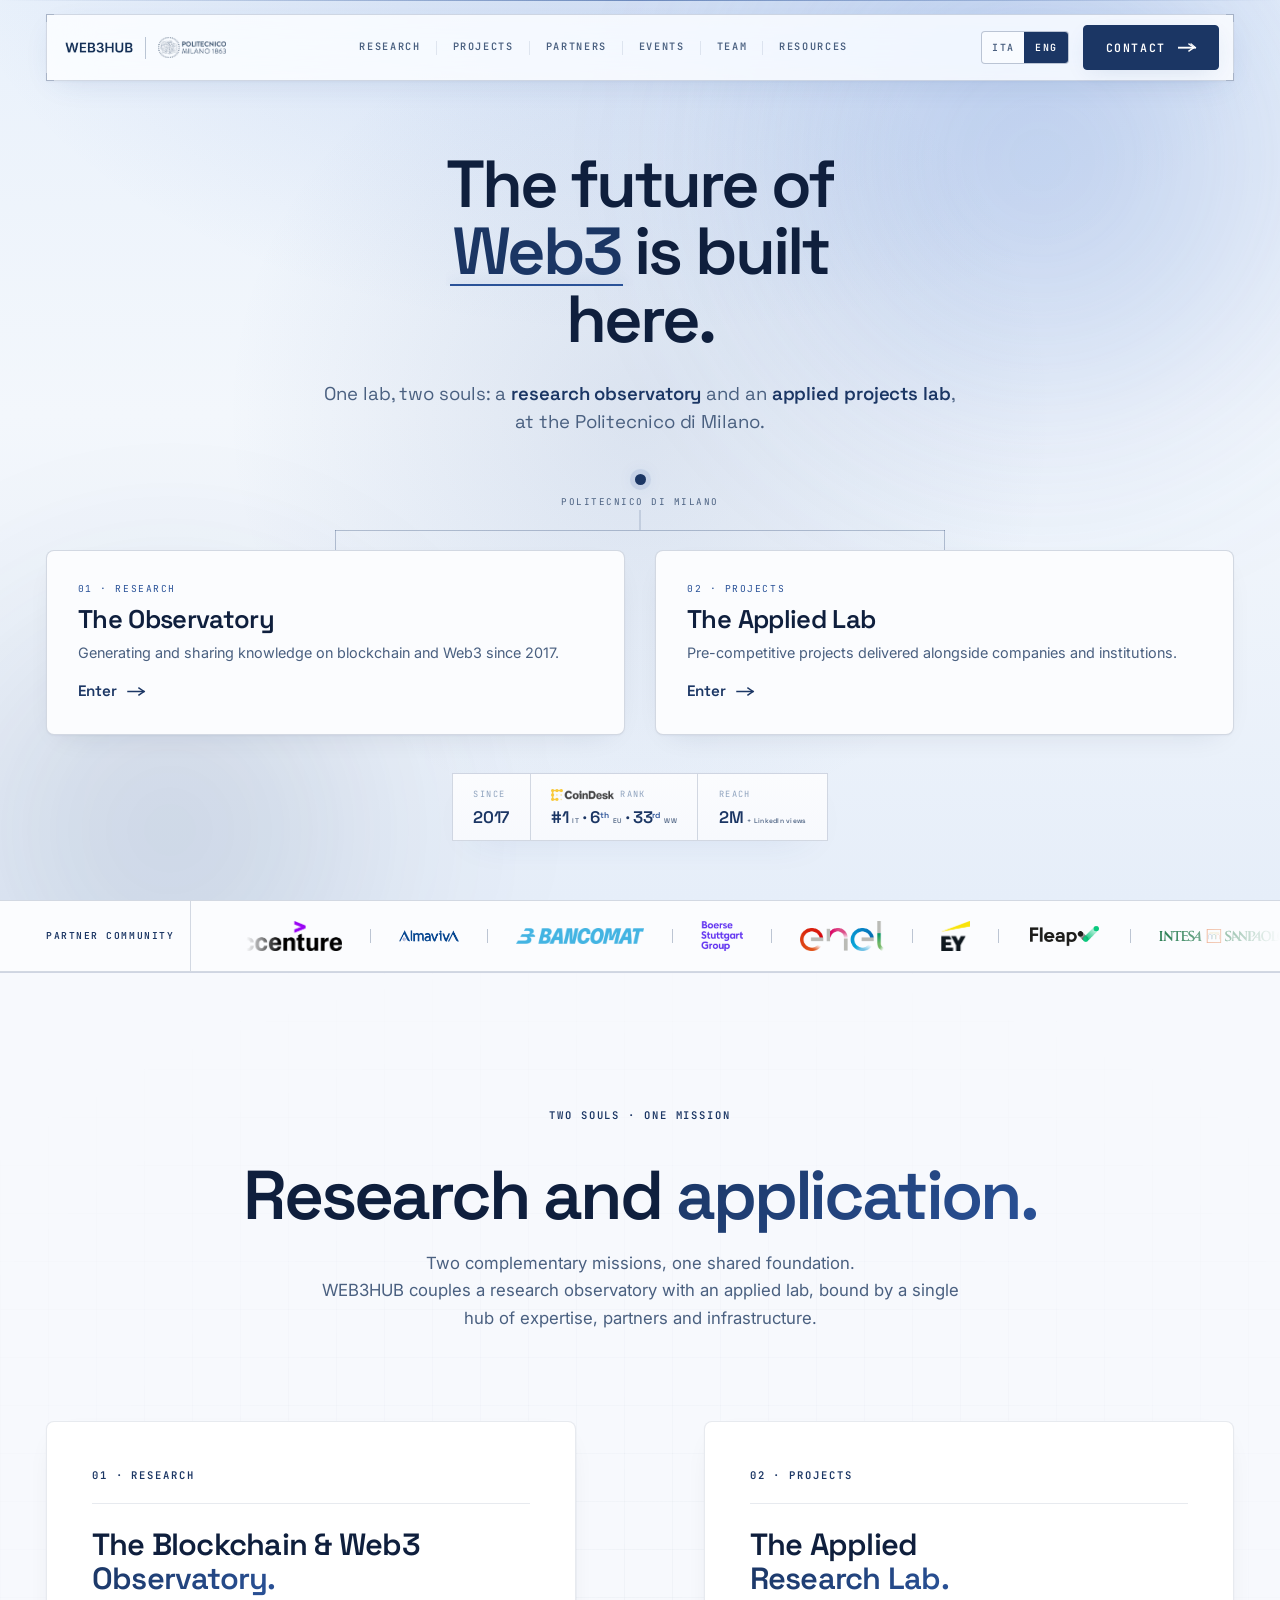
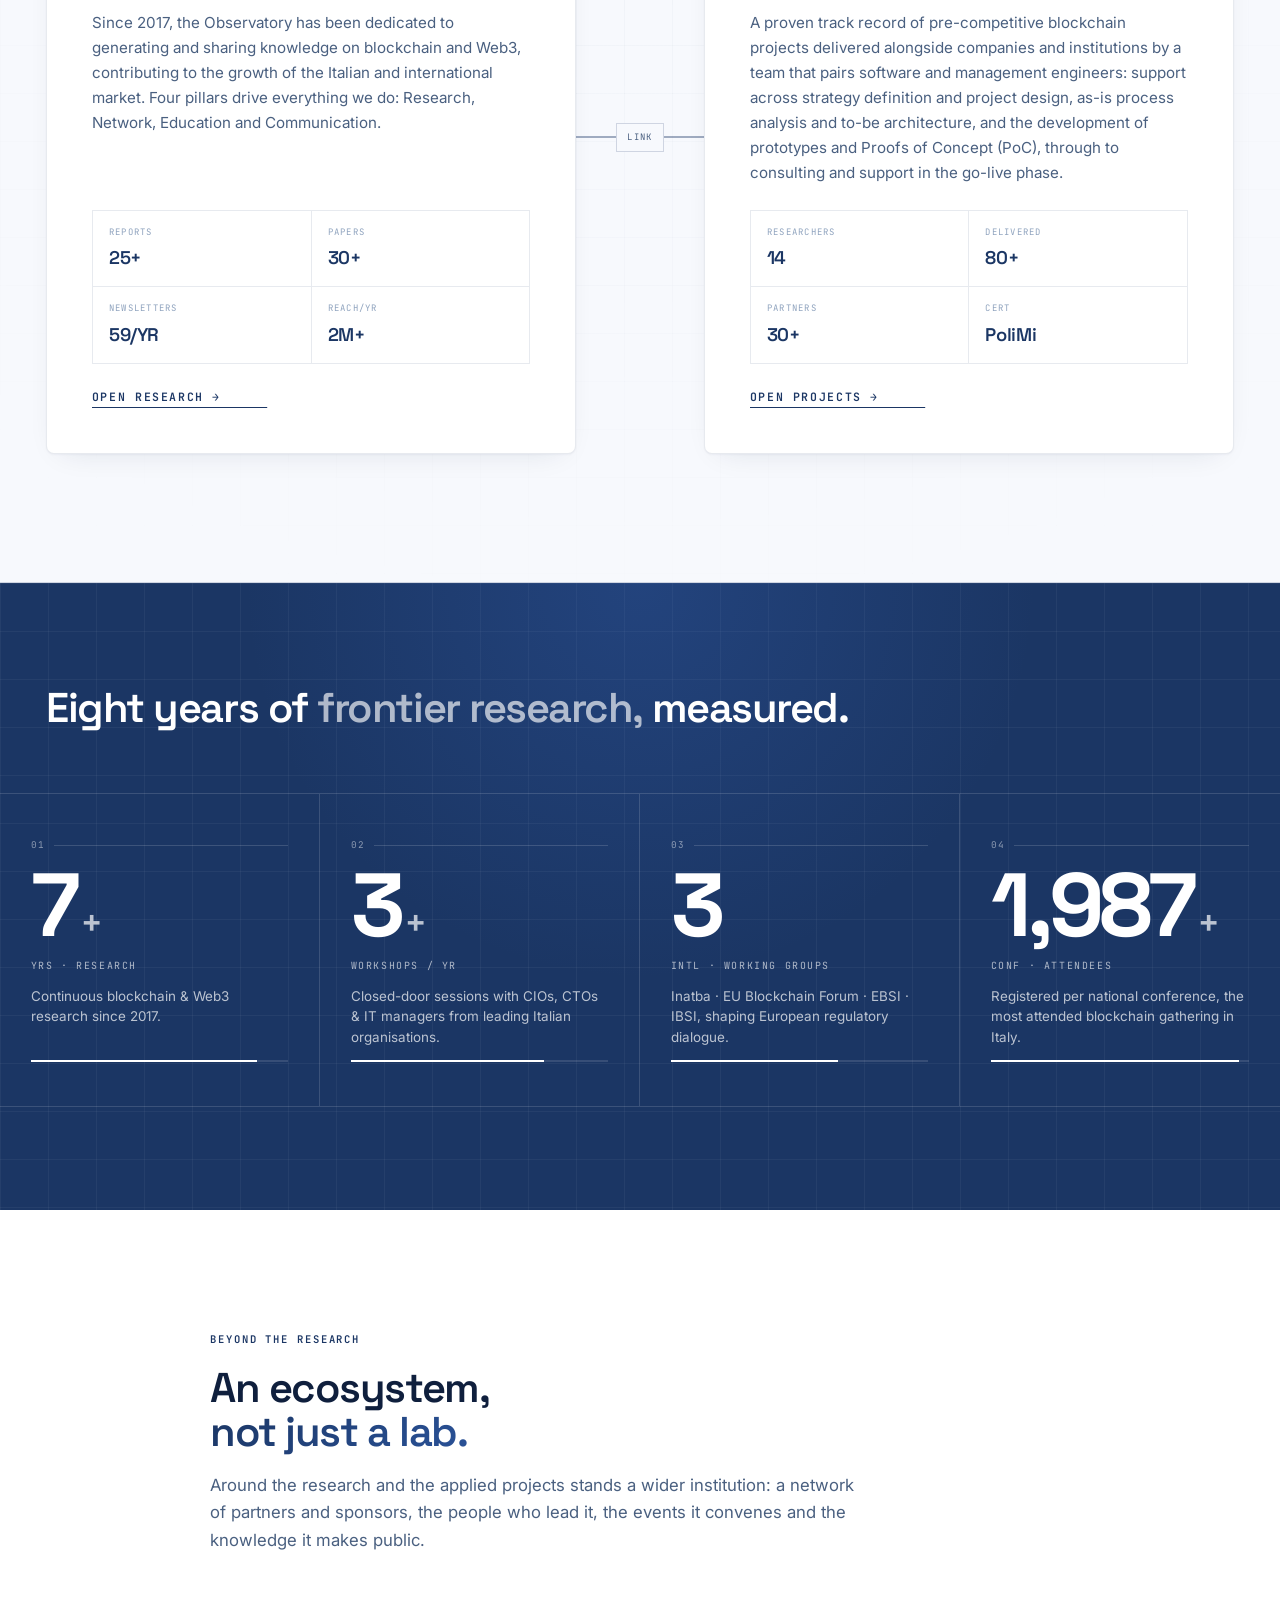
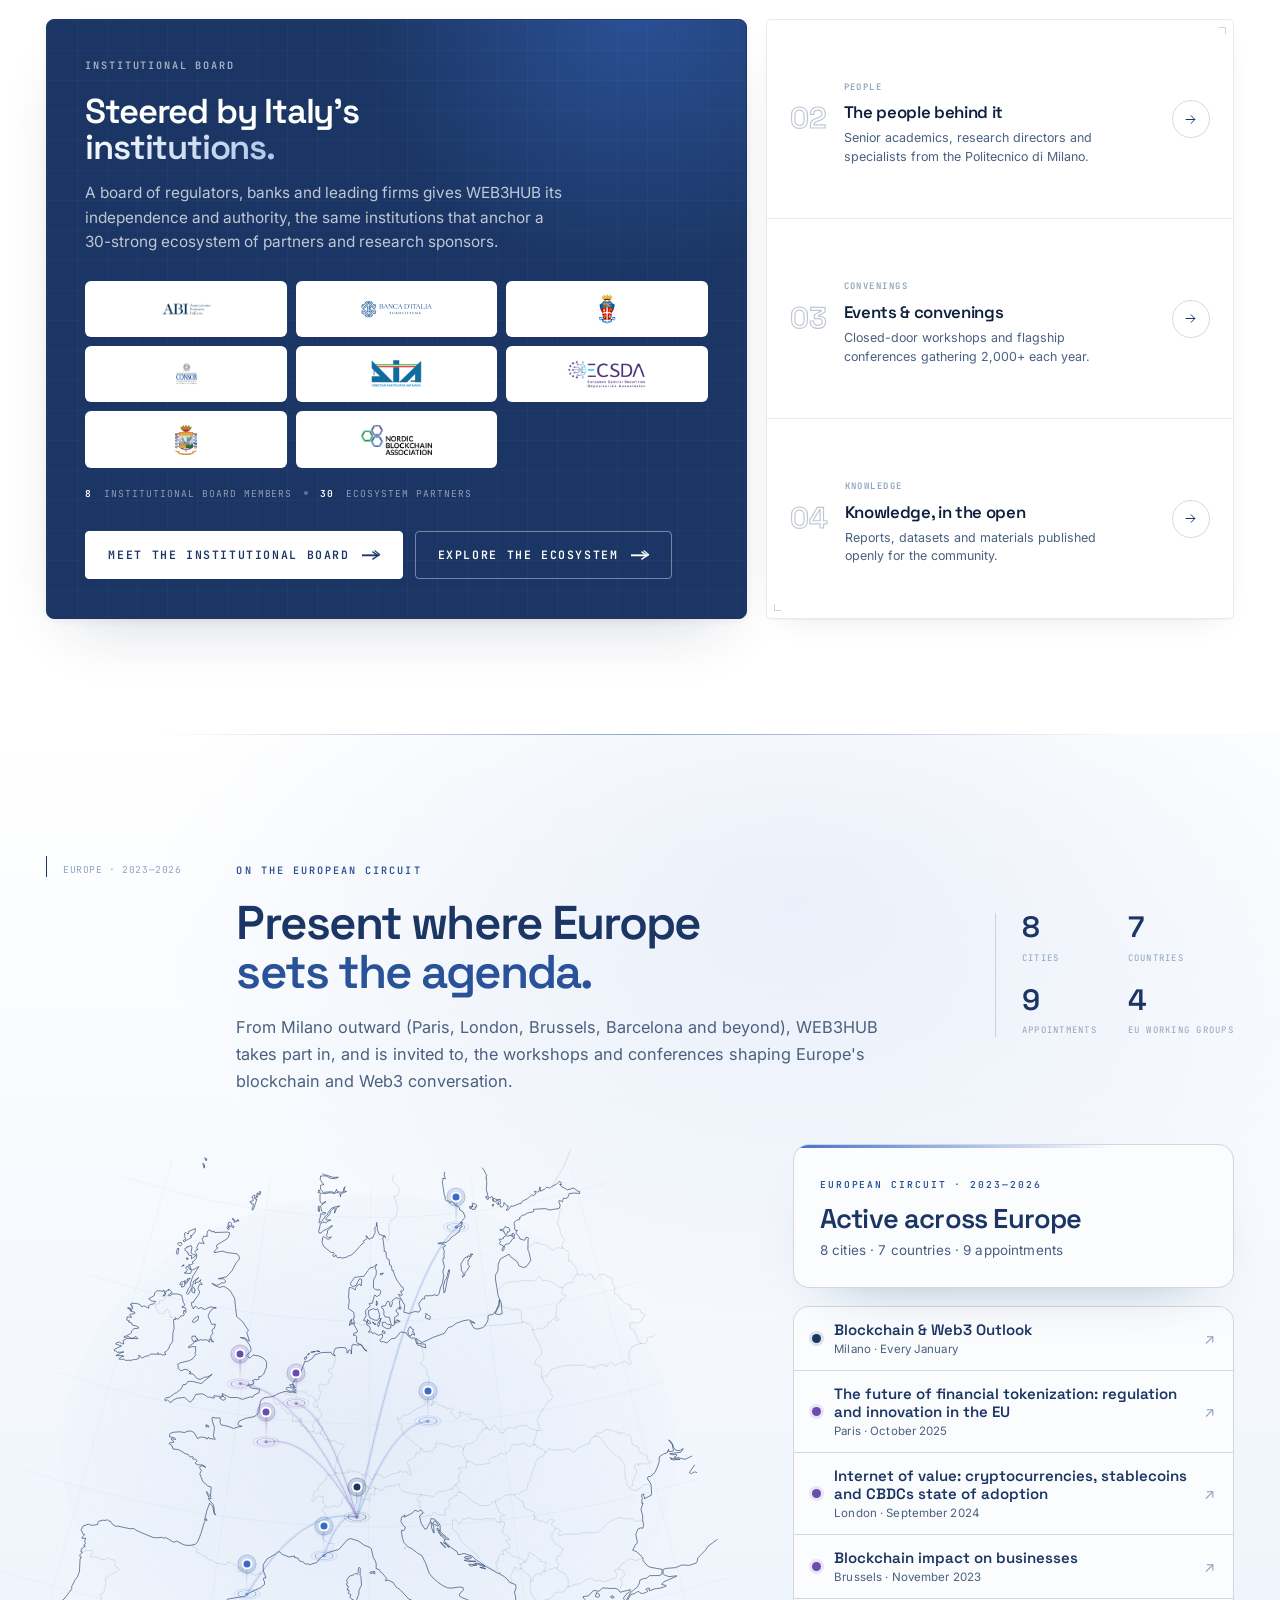
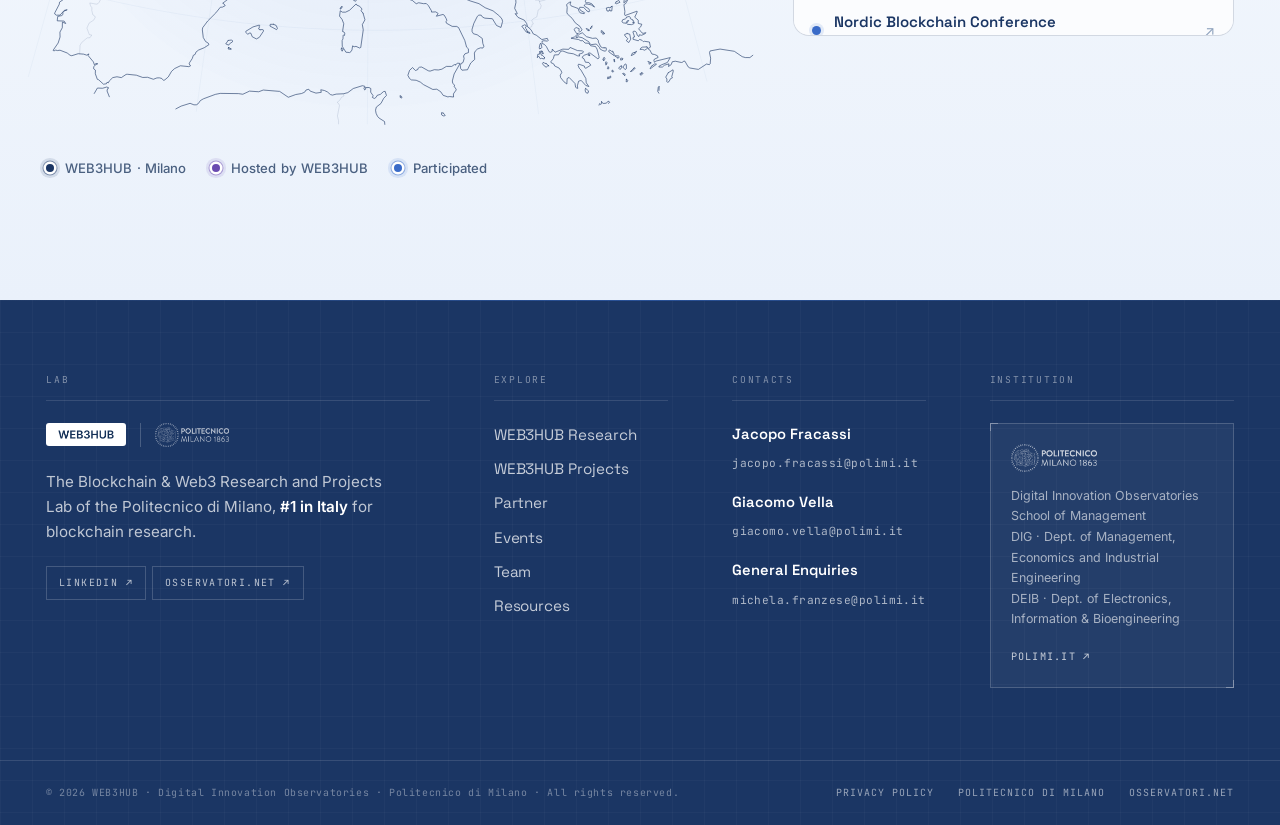
==== commit c126401f: "Home events map: date per evento, solo eventi passati, nuovo pin Barcellona Rimossi eventi confermat" ====
--- a/index.html
+++ b/index.html
@@ -1716,8 +1716,6 @@
 ════════════════════════════════════════════════════════════ */
 .cat-host{--c:#6a4bb0;--cd:#452c7d}
 .cat-participated{--c:#3a6bc8;--cd:#1c4f93}
-.cat-confirmed{--c:#1f9e74;--cd:#0e6a4b}
-.cat-pipeline{--c:#d2922f;--cd:#9a6a23}
 .cat-hq{--c:#1B3664;--cd:#0d1f3d}
 
 /* ── EUROPEAN PRESENCE — light, seamless, premium ── */
@@ -1790,6 +1788,7 @@
 .euro-ev .n{font-family:var(--display);font-weight:600;font-size:1rem;color:var(--blue);line-height:1.25}
 .euro-ev .d{font-family:var(--body);font-size:.8rem;letter-spacing:.01em;color:var(--text-muted);margin-top:6px;display:flex;align-items:center;gap:8px;flex-wrap:wrap}
 .euro-role{font-family:var(--body);font-size:.78rem;color:var(--text-muted)}
+.euro-date{font-family:var(--mono);font-size:.6rem;letter-spacing:.1em;text-transform:uppercase;color:var(--text-muted)}
 .euro-chip{display:inline-flex;align-items:center;gap:6px;font-family:var(--mono);font-size:.54rem;letter-spacing:.12em;text-transform:uppercase;padding:3px 9px;border-radius:20px;background:color-mix(in srgb,var(--c) 13%,transparent);border:1px solid color-mix(in srgb,var(--c) 36%,transparent);color:var(--cd)}
 .euro-chip i{width:5px;height:5px;border-radius:50%;background:var(--c)}
 
@@ -1800,6 +1799,7 @@
 .euro-li .dotc{width:9px;height:9px;border-radius:50%;background:var(--c);box-shadow:0 0 0 3px color-mix(in srgb,var(--c) 13%,transparent)}
 .euro-li .li-name{font-family:var(--display);font-weight:600;font-size:.94rem;color:var(--blue);line-height:1.2}
 .euro-li .li-sub{font-family:var(--body);font-size:.72rem;letter-spacing:.01em;color:var(--text-muted);margin-top:3px;display:block}
+.euro-li .li-date::before{content:' · '}
 .euro-li .li-arrow{color:var(--text-subtle);font-size:.9rem;transition:transform .25s,color .25s}
 .euro-li:hover .li-arrow{transform:translate(3px,-3px);color:var(--blue)}
 
@@ -2336,17 +2336,17 @@
   <div class="wrap">
     <div class="euro-head fade-up">
       <div class="meta">
-        <span class="hash">EUROPE · 2022—2026</span>
+        <span class="hash">EUROPE · 2023—2026</span>
       </div>
       <div>
         <span class="euro-tag"><span class="dot"></span>On the European circuit</span>
         <h2 class="euro-h" id="intl-title">Present where Europe<br/><span class="accent">sets the agenda.</span></h2>
-        <p class="euro-lede">From Milano outward (Paris, Berlin, Amsterdam, Madrid and beyond), WEB3HUB takes part in, and is invited to, the workshops and conferences shaping Europe's blockchain and Web3 conversation.</p>
+        <p class="euro-lede">From Milano outward (Paris, London, Brussels, Barcelona and beyond), WEB3HUB takes part in, and is invited to, the workshops and conferences shaping Europe's blockchain and Web3 conversation.</p>
       </div>
       <div class="euro-fp" role="list" aria-label="International footprint">
-        <div class="euro-fp-stat" role="listitem"><b>10</b><span>Cities</span></div>
-        <div class="euro-fp-stat" role="listitem"><b>9</b><span>Countries</span></div>
-        <div class="euro-fp-stat" role="listitem"><b>16</b><span>Appointments</span></div>
+        <div class="euro-fp-stat" role="listitem"><b>8</b><span>Cities</span></div>
+        <div class="euro-fp-stat" role="listitem"><b>7</b><span>Countries</span></div>
+        <div class="euro-fp-stat" role="listitem"><b>9</b><span>Appointments</span></div>
         <div class="euro-fp-stat" role="listitem"><b>4</b><span>EU working groups</span></div>
       </div>
     </div>
@@ -2363,8 +2363,6 @@
           <span class="euro-leg cat-hq"><i></i>WEB3HUB · Milano</span>
           <span class="euro-leg cat-host"><i></i>Hosted by WEB3HUB</span>
           <span class="euro-leg cat-participated"><i></i>Participated</span>
-          <span class="euro-leg cat-confirmed"><i></i>Confirmed</span>
-          <span class="euro-leg cat-pipeline"><i></i>In pipeline</span>
         </div>
       </div>
 
@@ -4251,7 +4249,7 @@
     return {x,y};
   }
   function el(n,a){const x=document.createElementNS(NS,n);for(const k in a)x.setAttribute(k,a[k]);return x;}
-  const catColor=c=>c==='host'?'#6a4bb0':c==='participated'?'#3a6bc8':c==='confirmed'?'#1f9e74':c==='pipeline'?'#d2922f':'#1B3664';
+  const catColor=c=>c==='host'?'#6a4bb0':c==='participated'?'#3a6bc8':'#1B3664';
 
   /* ── defs: a single soft radial for the continent under-glow (no blur filters,
         so the parallax transform never triggers expensive re-rasterisation) ── */
@@ -4282,36 +4280,27 @@
   svg.appendChild(el('path',{d:EURO_BORD,fill:'none',stroke:'#1B3664','stroke-opacity':.28,'stroke-width':.6,'stroke-linejoin':'round','stroke-linecap':'round'}));
   svg.appendChild(el('path',{d:EURO_COAST,fill:'none',stroke:'#1B3664','stroke-opacity':.66,'stroke-width':1.3,'stroke-linejoin':'round','stroke-linecap':'round'}));
 
-  /* ── data — every event mapped to a city. Dates are deliberately not carried
-        here: the section states its span once, in the header (2024—2026), and
-        individual appointments are shown undated. ── */
+  /* ── data — past appointments only, each mapped to a city. `ym` (YYYY-MM)
+        orders the itinerary, `date` is the label shown (EN; IT via it.js).
+        The section span in the header (2023—2026) must cover every `ym`. ── */
   const HQ={id:'milan',city:'Milano',country:'Italy · Headquarters',lon:9.19,lat:45.46,cat:'hq',hq:true,
-    events:[{n:'Blockchain & Web3 Outlook',cat:'hq'}]};
+    events:[{n:'Blockchain & Web3 Outlook',cat:'hq',date:'Every January',ym:'9999'}]};
   const cities=[
     {id:'brussels',city:'Brussels',country:'Belgium',lon:4.35,lat:50.85,cat:'host',events:[
-      {n:'Blockchain impact on businesses',cat:'host',venue:'European Parliament'}]},
+      {n:'Blockchain impact on businesses',cat:'host',venue:'European Parliament',date:'November 2023',ym:'2023-11'}]},
     {id:'paris',city:'Paris',country:'France',lon:2.35,lat:48.85,cat:'host',events:[
-      {n:'The future of financial tokenization: regulation and innovation in the EU',cat:'host',role:'Co-hosted with BPI France and Ledger'},
-      {n:'Paris Blockchain Week',cat:'participated'},
-      {n:'Proof of Talk',cat:'pipeline'}]},
+      {n:'The future of financial tokenization: regulation and innovation in the EU',cat:'host',role:'Co-hosted with BPI France and Ledger',date:'October 2025',ym:'2025-10'},
+      {n:'Paris Blockchain Week',cat:'participated',date:'April 2025',ym:'2025-04'}]},
     {id:'cannes',city:'Cannes',country:'France',lon:7.02,lat:43.55,cat:'participated',events:[
-      {n:'Stable Summit II',cat:'participated'},
-      {n:'Stable Summit IV',cat:'pipeline'}]},
+      {n:'Stable Summit II',cat:'participated',date:'March 2025',ym:'2025-03'}]},
     {id:'prague',city:'Prague',country:'Czechia',lon:14.44,lat:50.08,cat:'participated',events:[
-      {n:'Emergence.xyz',cat:'participated'}]},
+      {n:'Emergence.xyz',cat:'participated',date:'December 2024',ym:'2024-12'}]},
     {id:'stockholm',city:'Stockholm',country:'Sweden · Nordics',lon:18.07,lat:59.33,cat:'participated',events:[
-      {n:'Nordics Blockchain Week',cat:'participated'},
-      {n:'Nordic Blockchain Week',cat:'confirmed'}]},
-    {id:'berlin',city:'Berlin',country:'Germany',lon:13.40,lat:52.52,cat:'pipeline',events:[
-      {n:'Berlin Blockchain Festival',cat:'pipeline'},
-      {n:'Token Engineering · TERSE',cat:'pipeline'}]},
-    {id:'amsterdam',city:'Amsterdam',country:'Netherlands',lon:4.90,lat:52.37,cat:'pipeline',events:[
-      {n:'Dutch Blockchain Week',cat:'pipeline'}]},
+      {n:'Nordic Blockchain Conference',cat:'participated',date:'May 2026',ym:'2026-05'}]},
+    {id:'barcelona',city:'Barcelona',country:'Spain',lon:2.17,lat:41.39,cat:'participated',events:[
+      {n:'European Blockchain Week',cat:'participated',date:'October 2025',ym:'2025-10'}]},
     {id:'london',city:'London',country:'United Kingdom',lon:-0.13,lat:51.51,cat:'host',events:[
-      {n:'Internet of value: cryptocurrencies, stablecoins and CBDCs state of adoption',cat:'host',role:'Co-hosted with UCL (University College London)'},
-      {n:'Fintech Connect',cat:'pipeline'}]},
-    {id:'madrid',city:'Madrid',country:'Spain',lon:-3.70,lat:40.42,cat:'pipeline',events:[
-      {n:'Merge',cat:'pipeline'}]}
+      {n:'Internet of value: cryptocurrencies, stablecoins and CBDCs state of adoption',cat:'host',role:'Co-hosted with UCL (University College London)',date:'September 2024',ym:'2024-09'}]}
   ];
   const mapped=[HQ,...cities];
 
@@ -4355,7 +4344,7 @@
   });
 
   /* ── side panel rendering ── */
-  const labels={host:'Hosted by WEB3HUB',participated:'Participated',confirmed:'Confirmed',pipeline:'In pipeline',hq:'Home base'};
+  const labels={host:'Hosted by WEB3HUB',participated:'Participated',hq:'Home base'};
   const chip=c=>`<span class="euro-chip cat-${c}"><i></i>${labels[c]}</span>`;
   function clearActive(){
     pinsLayer.querySelectorAll('.euro-pin').forEach(p=>p.classList.remove('is-active'));
@@ -4366,7 +4355,7 @@
   }
   function evRow(e){
     const meta=[e.role,e.venue].filter(Boolean).join(' · ');
-    return `<div class="euro-ev cat-${e.cat}"><div class="n">${e.n}</div><div class="d">${chip(e.cat)}${meta?`<span class="euro-role">${meta}</span>`:''}</div></div>`;}
+    return `<div class="euro-ev cat-${e.cat}"><div class="n">${e.n}</div><div class="d">${chip(e.cat)}<span class="euro-date">${e.date}</span>${meta?`<span class="euro-role">${meta}</span>`:''}</div></div>`;}
   function renderCity(c){
     card.className='euro-card cat-'+c.cat;
     card.innerHTML=`<span class="euro-card-eyebrow">${c.hq?'Headquarters':'Selected location'}</span>
@@ -4390,19 +4379,19 @@
     /* counts are derived, never written by hand, so the headline can't drift
        out of step with the dataset as appointments are added */
     const nCountries=new Set(mapped.map(c=>c.country.split(' · ')[0])).size;
-    card.innerHTML=`<span class="euro-card-eyebrow">European circuit · 2022—2026</span>
+    card.innerHTML=`<span class="euro-card-eyebrow">European circuit · 2023—2026</span>
       <div class="euro-card-city">Active across Europe</div>
       <div class="euro-card-coord">${mapped.length} cities · ${nCountries} countries · ${all.length} appointments</div>`;
   }
 
-  /* ── itinerary list (every appointment, ordered by status) ── */
+  /* ── itinerary list (every appointment, ordered by status, newest first) ── */
   const flat=[];
   mapped.forEach(c=>c.events.forEach(e=>flat.push({...e,id:c.id,city:c.city})));
-  const order={hq:0,host:1,participated:2,confirmed:3,pipeline:4};
-  flat.sort((a,b)=>order[a.cat]-order[b.cat]);
+  const order={hq:0,host:1,participated:2};
+  flat.sort((a,b)=>order[a.cat]-order[b.cat]||b.ym.localeCompare(a.ym));
   list.innerHTML=flat.map(e=>`<button class="euro-li cat-${e.cat}" data-id="${e.id}" role="listitem">
       <span class="dotc"></span>
-      <span><span class="li-name">${e.n}</span><span class="li-sub">${e.city}</span></span>
+      <span><span class="li-name">${e.n}</span><span class="li-sub">${e.city}<span class="li-date">${e.date}</span></span></span>
       <span class="li-arrow">↗</span>
     </button>`).join('');
   list.querySelectorAll('.euro-li').forEach(li=>li.addEventListener('click',()=>setActive(li.getAttribute('data-id'))));
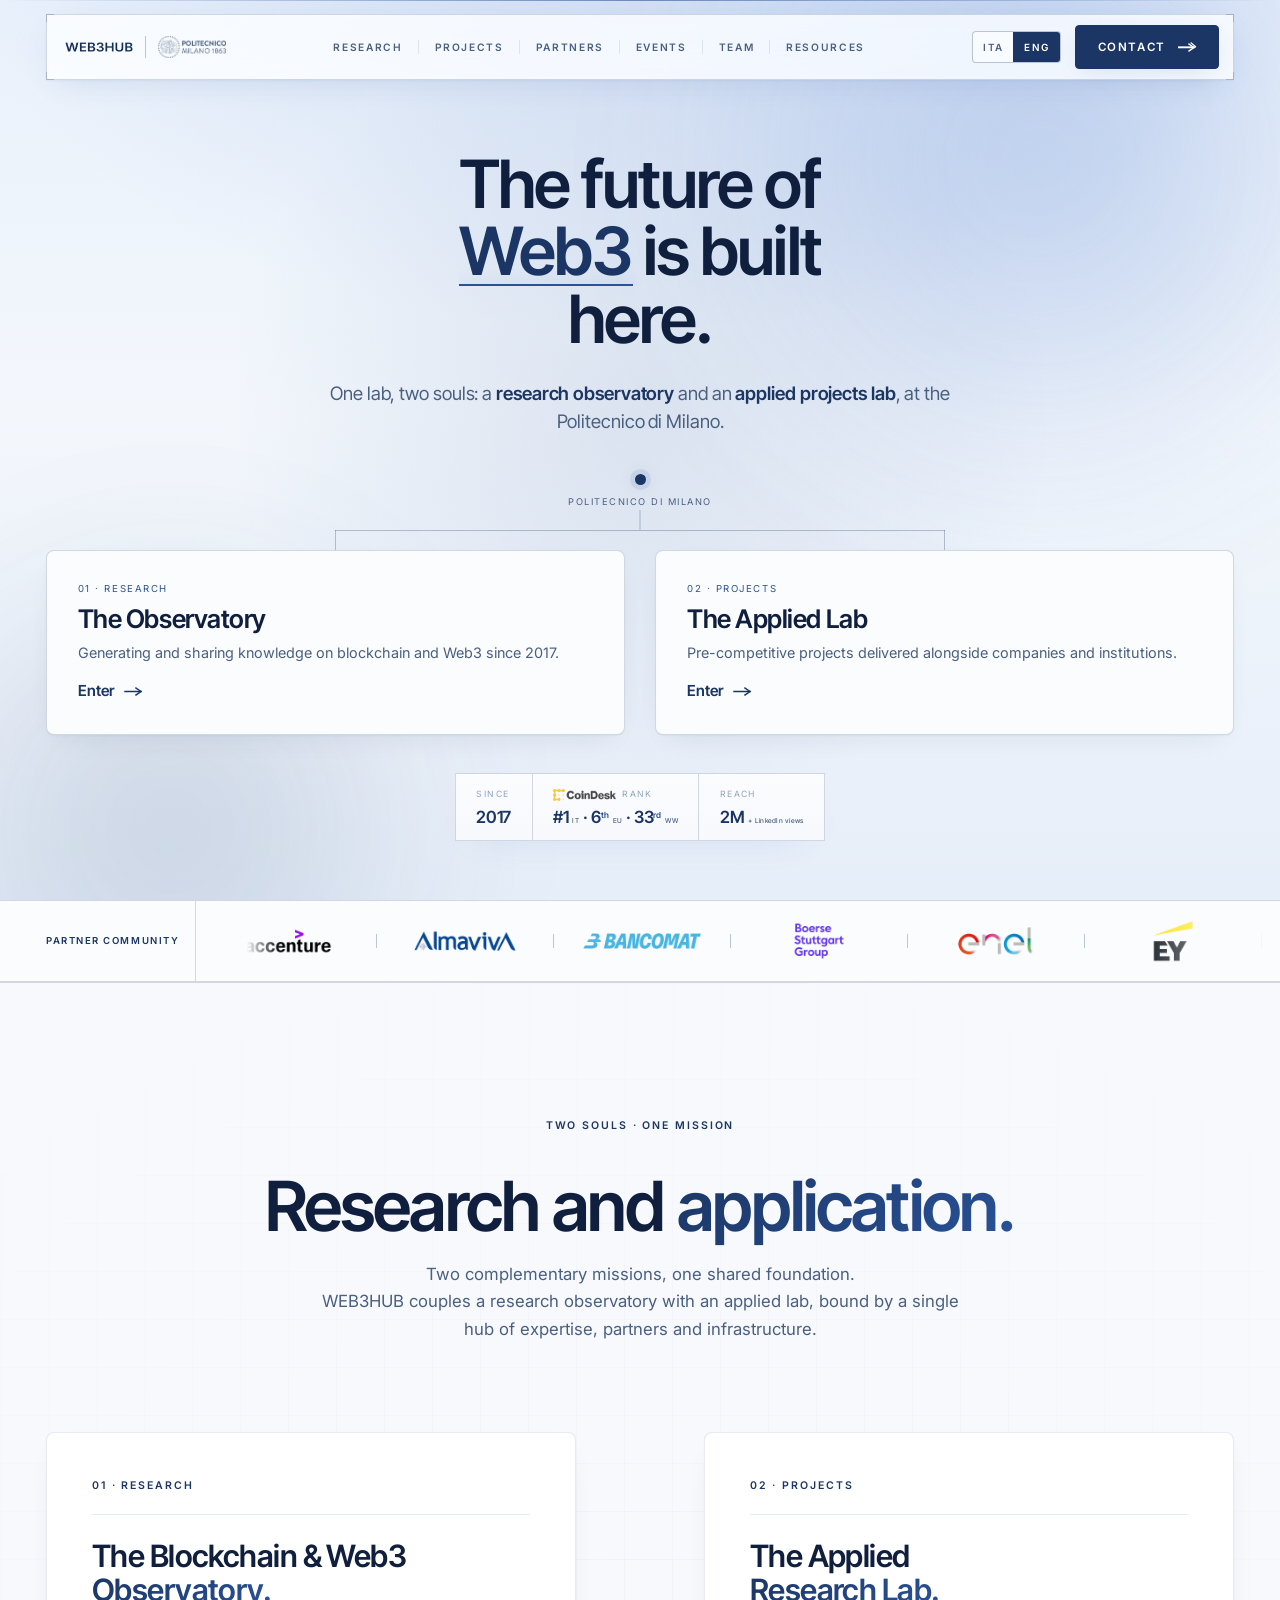
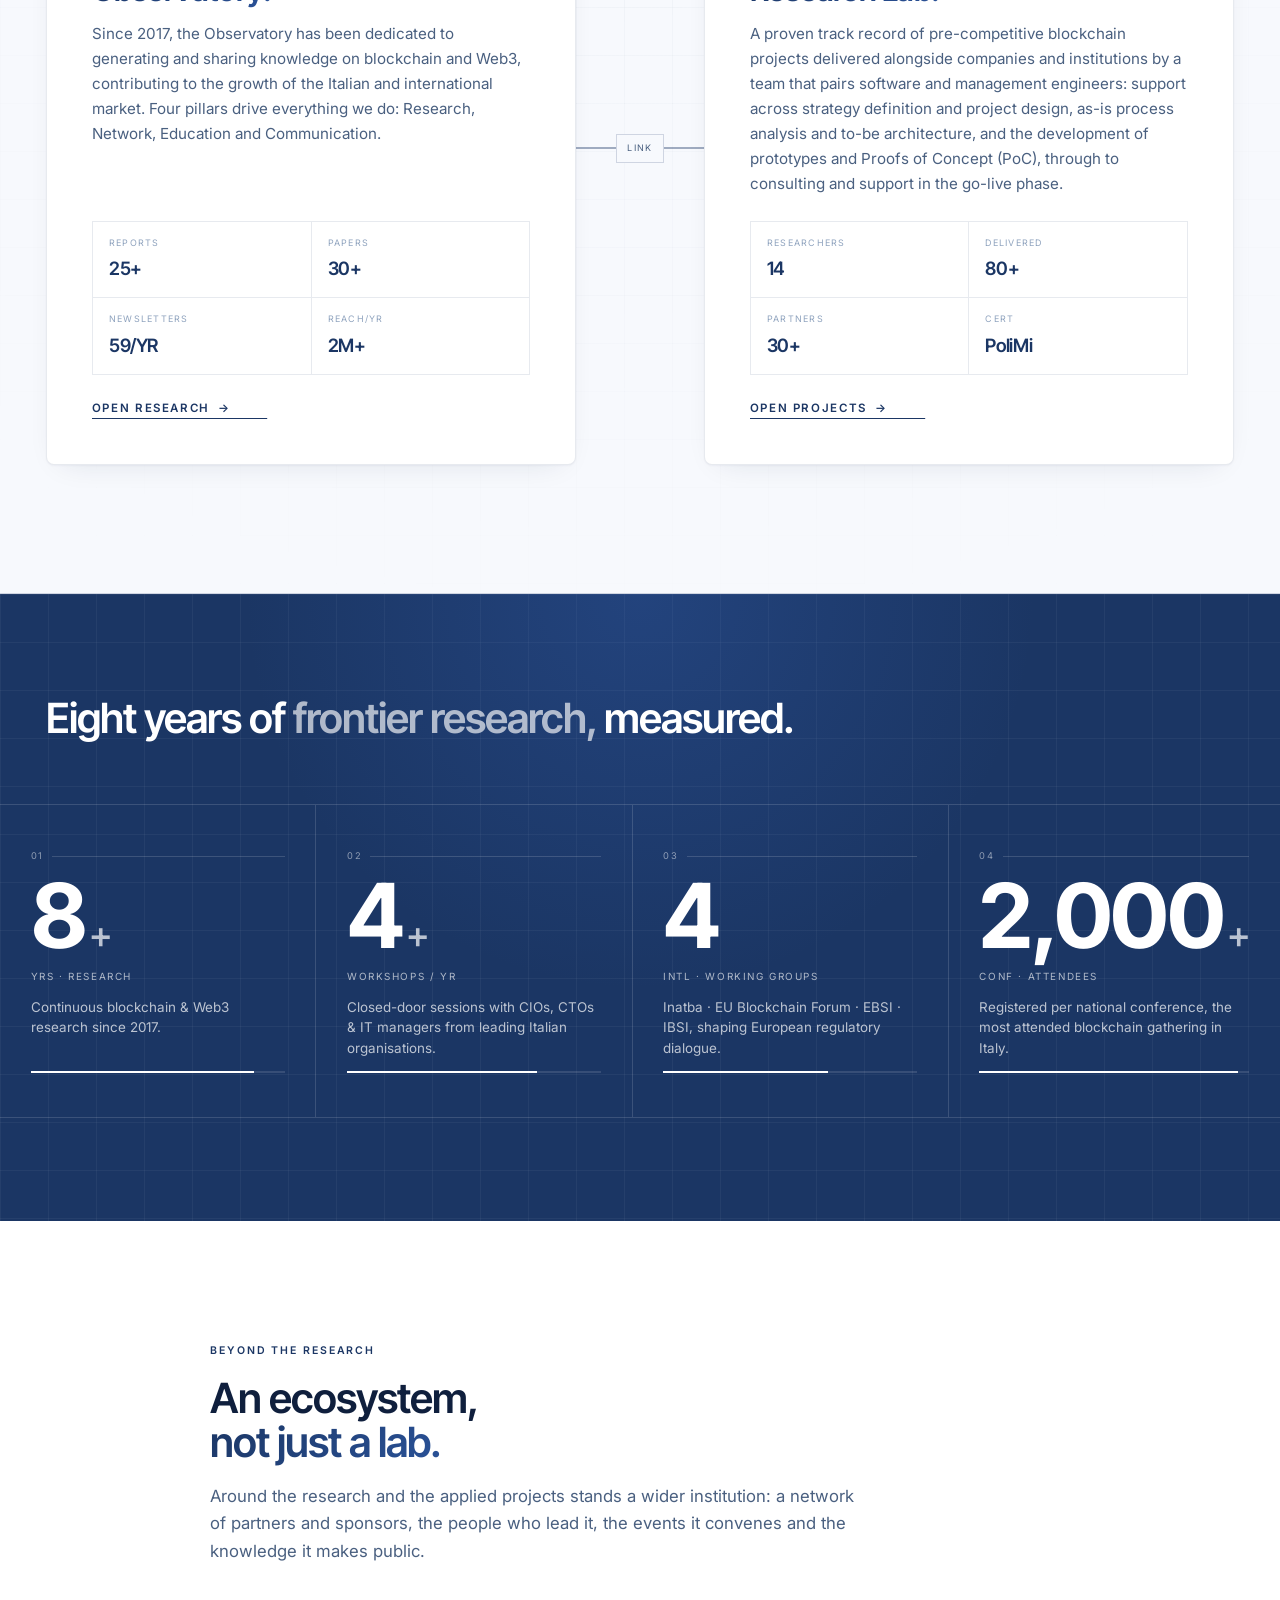
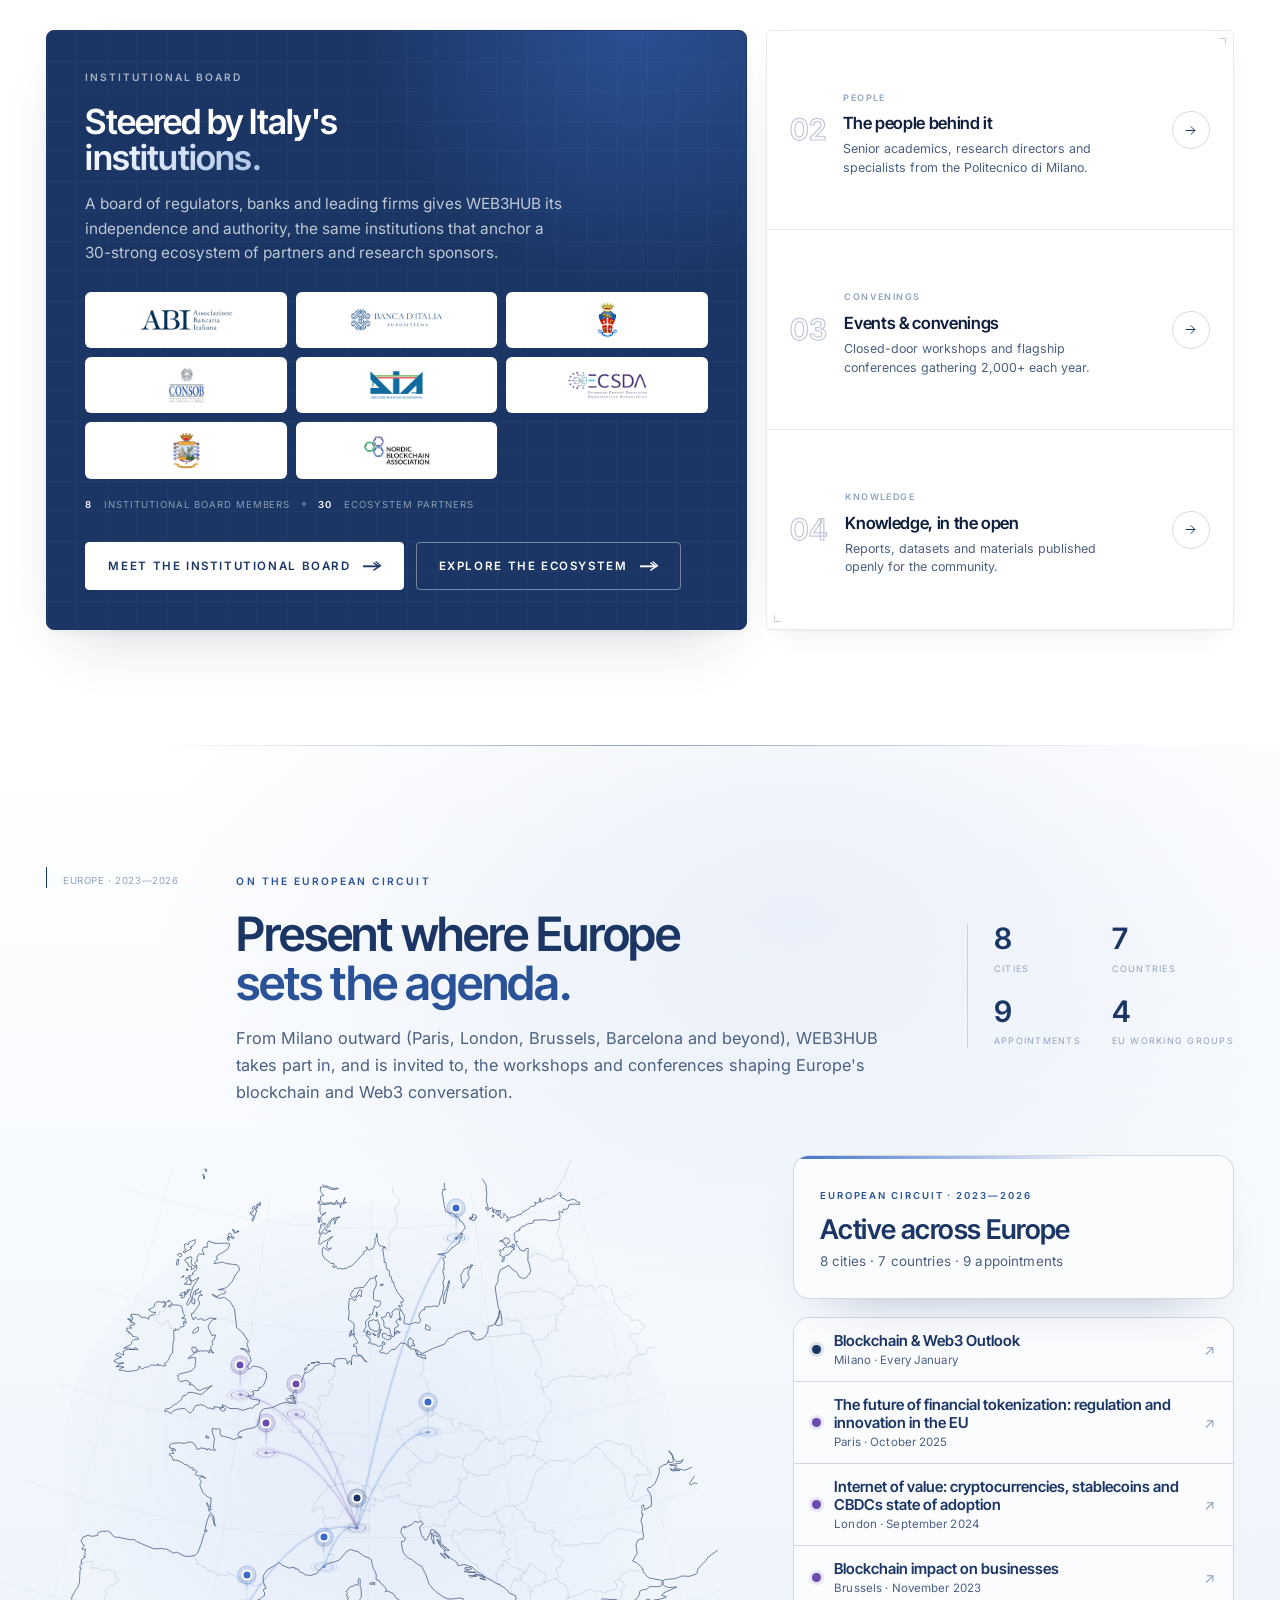
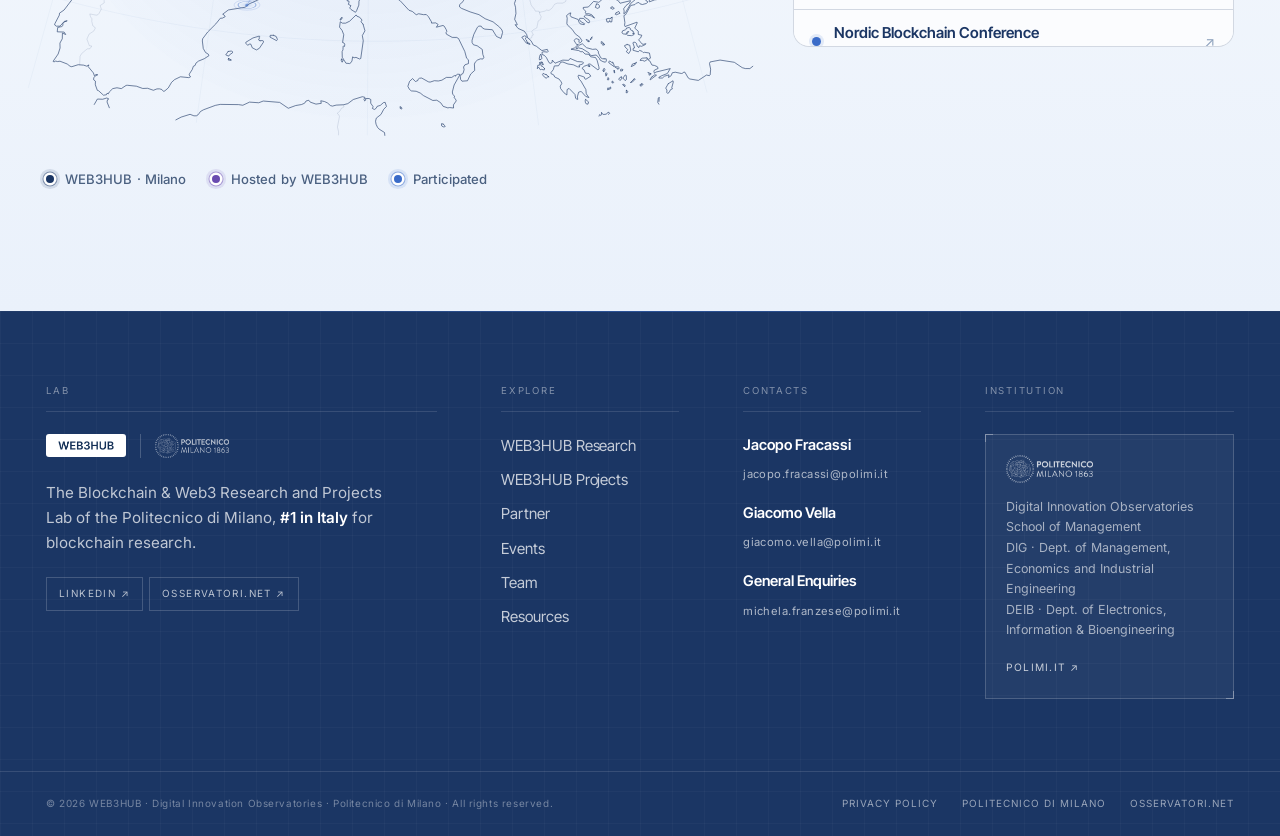
==== commit 5a1f72a4: "Loghi standardizzati, font Inter Tight + Inter, foto Miani, pulizia testi - Loghi partner/sponsor/In" ====
--- a/index.html
+++ b/index.html
@@ -11,7 +11,7 @@
 
 <link rel="preconnect" href="https://fonts.googleapis.com" />
 <link rel="preconnect" href="https://fonts.gstatic.com" crossorigin />
-<link href="https://fonts.googleapis.com/css2?family=Space+Grotesk:wght@300;400;500;600;700&family=Inter:wght@300;400;500;600&family=JetBrains+Mono:wght@400;500;600;700&display=swap" rel="stylesheet" />
+<link href="https://fonts.googleapis.com/css2?family=Inter+Tight:wght@400;500;600;700&family=Inter:wght@300;400;500;600;700&display=swap" rel="stylesheet" />
 
 <style>
 /* ════════════════════════════════════════════════════════════════
@@ -71,9 +71,11 @@
   --tick-on-dark-hover:rgba(255,255,255,.7);
 
   /* TYPE */
-  --display:'Space Grotesk',sans-serif;
-  --body:'Inter',sans-serif;
-  --mono:'JetBrains Mono',ui-monospace,'SF Mono',Menlo,monospace;
+  /* two families only: Inter Tight for headings, Inter for text and labels.
+     --mono is kept as an alias so the tracked uppercase labels inherit the body face */
+  --display:'Inter Tight','Inter',-apple-system,BlinkMacSystemFont,'Helvetica Neue',sans-serif;
+  --body:'Inter',-apple-system,BlinkMacSystemFont,'Helvetica Neue',sans-serif;
+  --mono:var(--body);
 
   --ease:cubic-bezier(.4,0,.2,1);
   --ease-out:cubic-bezier(.22,.61,.36,1);
@@ -147,18 +149,18 @@
 .hid b{color:var(--blue);font-weight:600}
 
 /* DISPLAY scales */
-.h-mega{font-family:var(--display);font-weight:600;font-size:clamp(2.4rem,5.2vw,5rem);letter-spacing:-.045em;line-height:.96;color:var(--text)}
+.h-mega{font-family:var(--display);font-weight:600;font-size:clamp(2.4rem,5.2vw,5rem);letter-spacing:-.028em;line-height:.96;color:var(--text)}
 .h-mega .accent{color:var(--blue);position:relative;display:inline-block}
 .h-mega .accent::after{content:'';position:absolute;left:-.04em;right:-.04em;bottom:-.06em;height:.06em;background:var(--blue-mid);box-shadow:0 0 16px var(--glow);transform:scaleX(0);transform-origin:left;transition:transform 1s var(--ease) .8s}
 .h-mega.in .accent::after{transform:scaleX(1)}
 
-.h-xl{font-family:var(--display);font-weight:600;font-size:clamp(2.4rem,5.4vw,4.4rem);letter-spacing:-.045em;line-height:.98;color:var(--text)}
+.h-xl{font-family:var(--display);font-weight:600;font-size:clamp(2.4rem,5.4vw,4.4rem);letter-spacing:-.028em;line-height:.98;color:var(--text)}
 .h-xl .accent{background:var(--grad);-webkit-background-clip:text;background-clip:text;-webkit-text-fill-color:transparent;color:transparent}
 
-.h-lg{font-family:var(--display);font-weight:600;font-size:clamp(1.8rem,3.4vw,2.6rem);letter-spacing:-.035em;line-height:1.05;color:var(--text)}
+.h-lg{font-family:var(--display);font-weight:600;font-size:clamp(1.8rem,3.4vw,2.6rem);letter-spacing:-.024em;line-height:1.05;color:var(--text)}
 .h-lg .accent{background:var(--grad);-webkit-background-clip:text;background-clip:text;-webkit-text-fill-color:transparent;color:transparent}
 
-.h-md{font-family:var(--display);font-weight:600;font-size:clamp(1.35rem,2vw,1.6rem);letter-spacing:-.025em;line-height:1.15;color:var(--text)}
+.h-md{font-family:var(--display);font-weight:600;font-size:clamp(1.35rem,2vw,1.6rem);letter-spacing:-.018em;line-height:1.15;color:var(--text)}
 .h-sm{font-family:var(--display);font-weight:600;font-size:1.05rem;letter-spacing:-.015em;line-height:1.25;color:var(--text)}
 
 .lede{font-size:clamp(1.05rem,1.3vw,1.18rem);line-height:1.65;color:var(--text-muted);font-weight:400;max-width:60ch}
@@ -330,7 +332,7 @@
 /* MOBILE NAV */
 #mobile-nav{display:none;position:fixed;inset:0;z-index:899;background:var(--bg);flex-direction:column;align-items:flex-start;justify-content:center;gap:8px;opacity:0;pointer-events:none;transition:opacity .35s var(--ease);padding:0 var(--gutter)}
 #mobile-nav.open{opacity:1;pointer-events:all}
-#mobile-nav a{font-family:var(--display);font-size:clamp(2rem,7vw,3.4rem);font-weight:600;color:var(--text);letter-spacing:-.03em;line-height:1.1;display:flex;align-items:baseline;gap:14px}
+#mobile-nav a{font-family:var(--display);font-size:clamp(2rem,7vw,3.4rem);font-weight:600;color:var(--text);letter-spacing:-.02em;line-height:1.1;display:flex;align-items:baseline;gap:14px}
 #mobile-nav a .num{font-family:var(--mono);font-size:.5em;color:var(--blue-mid);font-weight:500}
 /* Close handled by the burger (which animates to an ✕ and stays above the overlay) */
 .mobile-close{display:none}
@@ -408,7 +410,7 @@
 .hb-path:hover{border-color:var(--blue);box-shadow:var(--shadow-2);transform:translateY(-3px)}
 .hb-path:focus-visible{outline:2px solid var(--blue);outline-offset:3px}
 .hb-k{font-family:var(--mono);font-size:.6rem;letter-spacing:.16em;text-transform:uppercase;color:var(--blue-mid)}
-.hb-name{font-family:var(--display);font-weight:600;font-size:clamp(1.3rem,2vw,1.7rem);letter-spacing:-.025em;line-height:1.05;color:var(--text)}
+.hb-name{font-family:var(--display);font-weight:600;font-size:clamp(1.3rem,2vw,1.7rem);letter-spacing:-.018em;line-height:1.05;color:var(--text)}
 .hb-desc{font-size:.9rem;line-height:1.55;color:var(--text-muted)}
 .hb-enter{margin-top:6px;display:inline-flex;align-items:center;gap:10px;font-family:var(--display);font-weight:600;font-size:.95rem;color:var(--blue)}
 .hb-arrow{display:inline-flex;align-items:center}
@@ -580,8 +582,9 @@
 .wire-track{display:flex;align-items:center;width:max-content;animation:wire-scroll 85s linear infinite}
 .wire:hover .wire-track{animation-play-state:paused}
 @keyframes wire-scroll{0%{transform:translateX(0)}100%{transform:translateX(-50%)}}
-.wire-item{display:inline-flex;align-items:center;justify-content:center;padding:0 28px;white-space:nowrap;height:34px;position:relative;gap:10px}
-.wire-item img{height:30px;max-width:128px;width:auto;object-fit:contain;mix-blend-mode:multiply;filter:saturate(.95)}
+.wire-item{display:inline-flex;align-items:center;justify-content:center;padding:0 22px;white-space:nowrap;height:44px;position:relative;gap:10px}
+/* partner/sponsor/institution logos live in assets/logos/norm: uniform 600x200 transparent canvases with optically balanced artwork, so every slot uses one fixed 3:1 box */
+.wire-item img{height:44px;width:132px;object-fit:contain;filter:saturate(.95)}
 .wire-item-text{font-family:var(--mono);font-size:.74rem;font-weight:600;color:var(--blue);letter-spacing:.04em}
 .wire-sep{display:inline-block;width:1px;height:14px;background:var(--line-3);flex-shrink:0}
 
@@ -616,7 +619,7 @@
 .soul-id{display:flex;flex-direction:column;gap:4px}
 .soul-id .tag{margin-bottom:0}
 .soul-id .hid{margin-top:6px}
-.soul-name{font-family:var(--display);font-weight:600;font-size:clamp(1.6rem,2.4vw,2.1rem);letter-spacing:-.025em;line-height:1.1;color:var(--text)}
+.soul-name{font-family:var(--display);font-weight:600;font-size:clamp(1.6rem,2.4vw,2.1rem);letter-spacing:-.018em;line-height:1.1;color:var(--text)}
 .soul-name .accent{background:var(--grad);-webkit-background-clip:text;background-clip:text;-webkit-text-fill-color:transparent;color:transparent}
 .soul-desc{font-size:.95rem;line-height:1.65;color:var(--text-muted)}
 .soul-meta{display:grid;grid-template-columns:repeat(2,1fr);gap:1px;background:var(--line);padding:1px;margin-top:auto}
@@ -640,7 +643,7 @@
 .stat-cell:last-child{border-right:none}
 .stat-cell .stat-ord{font-family:var(--mono);font-size:.58rem;letter-spacing:.18em;color:rgba(255,255,255,.5);text-transform:uppercase;display:flex;align-items:center;gap:8px}
 .stat-cell .stat-ord::after{content:'';flex:1;height:1px;background:rgba(255,255,255,.15)}
-.stat-cell .stat-num{font-family:var(--display);font-weight:700;font-size:clamp(3.6rem,7vw,5.6rem);letter-spacing:-.05em;line-height:.9;color:#fff;display:flex;align-items:baseline;gap:4px}
+.stat-cell .stat-num{font-family:var(--display);font-weight:700;font-size:clamp(3.6rem,7vw,5.6rem);letter-spacing:-.03em;line-height:.9;color:#fff;display:flex;align-items:baseline;gap:4px}
 .stat-cell .stat-num .suffix{font-family:var(--display);font-weight:500;font-size:.42em;color:rgba(255,255,255,.7);letter-spacing:-.02em}
 .stat-cell .stat-lbl{font-family:var(--mono);font-size:.62rem;letter-spacing:.16em;color:rgba(255,255,255,.65);text-transform:uppercase}
 .stat-cell .stat-desc{font-size:.84rem;line-height:1.55;color:rgba(255,255,255,.7)}
@@ -672,7 +675,7 @@
 .pillar::before{content:'';position:absolute;top:0;left:0;right:0;height:2px;background:var(--grad);transform:scaleX(0);transform-origin:left;transition:transform .5s var(--ease);z-index:3}
 .pillar:hover::before{transform:scaleX(1)}
 /* big ghost numeral — editorial accent */
-.pillar .pil-ghost{position:absolute;top:clamp(6px,.8vw,12px);right:clamp(10px,1vw,18px);font-family:var(--display);font-weight:700;font-size:clamp(3.4rem,5vw,4.6rem);line-height:1;letter-spacing:-.05em;color:var(--blue);opacity:.05;z-index:1;pointer-events:none;transition:opacity .45s var(--ease),transform .6s var(--spring)}
+.pillar .pil-ghost{position:absolute;top:clamp(6px,.8vw,12px);right:clamp(10px,1vw,18px);font-family:var(--display);font-weight:700;font-size:clamp(3.4rem,5vw,4.6rem);line-height:1;letter-spacing:-.03em;color:var(--blue);opacity:.05;z-index:1;pointer-events:none;transition:opacity .45s var(--ease),transform .6s var(--spring)}
 .pillar:hover .pil-ghost{opacity:.13;transform:translateY(-3px)}
 
 .pillar .pil-top{display:flex;align-items:center;justify-content:space-between;gap:12px;position:relative;z-index:2}
@@ -686,7 +689,7 @@
 .pillar:hover .pil-icon{background:var(--blue);color:#fff;border-color:var(--blue);transform:translateY(-3px)}
 .pillar:hover .pil-icon::before,.pillar:hover .pil-icon::after{border-color:var(--blue-mid)}
 
-.pillar .pil-name{font-family:var(--display);font-weight:600;font-size:clamp(1.3rem,1.5vw,1.5rem);letter-spacing:-.025em;color:var(--text);margin-top:clamp(22px,2.4vw,30px);position:relative;z-index:2}
+.pillar .pil-name{font-family:var(--display);font-weight:600;font-size:clamp(1.3rem,1.5vw,1.5rem);letter-spacing:-.018em;color:var(--text);margin-top:clamp(22px,2.4vw,30px);position:relative;z-index:2}
 .pillar .pil-desc{font-size:.85rem;line-height:1.6;color:var(--text-muted);margin-top:12px;position:relative;z-index:2}
 .pillar .pil-foot{font-family:var(--mono);font-size:.58rem;letter-spacing:.12em;color:var(--text-subtle);text-transform:uppercase;display:flex;align-items:center;gap:9px;padding-top:14px;margin-top:auto;border-top:1px solid var(--line);position:relative;z-index:2;transition:color .4s var(--ease)}
 .pillar .pil-foot .d{width:6px;height:6px;border-radius:50%;background:var(--blue-mid);flex-shrink:0;transition:box-shadow .4s var(--ease)}
@@ -727,7 +730,7 @@
 .activity-grid .ac-br{bottom:7px;right:7px;border-left:none;border-top:none}
 .activity-tile{background:var(--bg);padding:clamp(20px,2.4vw,28px);display:flex;flex-direction:column;gap:10px;transition:background .3s,transform .3s var(--ease)}
 .activity-tile:hover{background:var(--surface)}
-.activity-tile .a-num{font-family:var(--display);font-weight:700;font-size:clamp(2.2rem,3.4vw,3rem);letter-spacing:-.04em;line-height:.9;color:var(--blue);display:flex;align-items:baseline;gap:2px}
+.activity-tile .a-num{font-family:var(--display);font-weight:700;font-size:clamp(2.2rem,3.4vw,3rem);letter-spacing:-.026em;line-height:.9;color:var(--blue);display:flex;align-items:baseline;gap:2px}
 .activity-tile .a-num .suffix{font-family:var(--mono);font-size:.4em;color:var(--blue-mid);letter-spacing:0;font-weight:600}
 .activity-tile .a-name{font-family:var(--display);font-weight:600;font-size:.95rem;color:var(--text);letter-spacing:-.01em}
 .activity-tile .a-desc{font-size:.78rem;line-height:1.5;color:var(--text-muted)}
@@ -742,7 +745,7 @@
 .eco-cta .ecc-corner.br{bottom:7px;right:7px;border-left:none;border-top:none}
 .eco-cta-main{position:relative;z-index:1}
 .eco-cta-tag{font-family:var(--mono);font-size:.62rem;font-weight:600;letter-spacing:.2em;text-transform:uppercase;color:var(--blue);display:flex;align-items:center;gap:10px;margin-bottom:18px}
-.eco-cta-title{font-family:var(--display);font-weight:600;font-size:clamp(1.6rem,2.9vw,2.5rem);letter-spacing:-.03em;line-height:1.08;color:var(--text);margin-bottom:16px;max-width:19ch}
+.eco-cta-title{font-family:var(--display);font-weight:600;font-size:clamp(1.6rem,2.9vw,2.5rem);letter-spacing:-.02em;line-height:1.08;color:var(--text);margin-bottom:16px;max-width:19ch}
 .eco-cta-title .accent{background:var(--grad);-webkit-background-clip:text;background-clip:text;-webkit-text-fill-color:transparent;color:transparent}
 .eco-cta-body{font-size:.96rem;line-height:1.65;color:var(--text-muted);max-width:54ch;margin-bottom:26px}
 .eco-cta-body strong{color:var(--text);font-weight:600}
@@ -799,10 +802,10 @@
 .why-cell:hover::before{opacity:1}
 .why-cell::after{content:'';position:absolute;top:0;left:0;right:0;height:2px;background:var(--grad);transform:scaleX(0);transform-origin:left;transition:transform .45s var(--ease)}
 .why-cell:hover::after{transform:scaleX(1)}
-.why-ghost{position:absolute;top:clamp(16px,1.8vw,24px);right:clamp(14px,1.8vw,24px);font-family:var(--display);font-weight:600;font-size:clamp(3.6rem,5.4vw,5rem);line-height:.8;letter-spacing:-.05em;color:var(--blue);opacity:.05;pointer-events:none;transition:opacity .5s var(--ease),transform .6s var(--ease)}
+.why-ghost{position:absolute;top:clamp(16px,1.8vw,24px);right:clamp(14px,1.8vw,24px);font-family:var(--display);font-weight:600;font-size:clamp(3.6rem,5.4vw,5rem);line-height:.8;letter-spacing:-.03em;color:var(--blue);opacity:.05;pointer-events:none;transition:opacity .5s var(--ease),transform .6s var(--ease)}
 .why-cell:hover .why-ghost{opacity:.1;transform:translateY(-3px)}
 .why-name,.why-desc,.why-kicker{position:relative;z-index:1}
-.why-name{font-family:var(--display);font-weight:600;font-size:clamp(1.3rem,2vw,1.6rem);letter-spacing:-.025em;line-height:1.15;color:var(--text);margin-top:2px}
+.why-name{font-family:var(--display);font-weight:600;font-size:clamp(1.3rem,2vw,1.6rem);letter-spacing:-.018em;line-height:1.15;color:var(--text);margin-top:2px}
 .why-name .accent{color:var(--blue)}
 .why-desc{font-size:.88rem;line-height:1.6;color:var(--text-muted)}
 .why-kicker{margin-top:auto;padding-top:20px;display:flex;align-items:center;gap:10px;font-family:var(--mono);font-size:.6rem;letter-spacing:.16em;text-transform:uppercase;color:var(--text-subtle);font-weight:500;transition:color .4s var(--ease)}
@@ -853,10 +856,10 @@
 .case-file:hover{background:var(--surface)}
 .case-file::before{content:'';position:absolute;top:0;left:0;width:100%;height:1px;background:var(--blue-mid);transform:scaleX(0);transform-origin:left;transition:transform .4s var(--ease)}
 .case-file:hover::before{transform:scaleX(1)}
-.case-logo{height:36px;display:flex;align-items:center;gap:10px;margin-bottom:4px}
-.case-logo img{height:30px;width:auto;object-fit:contain;max-width:140px}
+.case-logo{height:44px;display:flex;align-items:center;gap:10px;margin-bottom:4px}
+.case-logo img{height:42px;width:126px;object-fit:contain}
 /* square brand tiles (logo mark on its own background): rounded so the block reads as an icon, not a crop */
-.case-logo img.is-tile{border-radius:5px}
+.case-logo img.is-tile{width:30px;height:30px;border-radius:5px}
 .case-logo .case-text{font-family:var(--mono);font-size:.78rem;font-weight:600;color:var(--blue);letter-spacing:.04em}
 .case-title{font-family:var(--display);font-weight:600;font-size:1.2rem;letter-spacing:-.02em;line-height:1.2;color:var(--text)}
 .case-desc{font-size:.84rem;line-height:1.55;color:var(--text-muted)}
@@ -924,13 +927,13 @@
 .eco-showcase{position:relative;width:100vw;margin-left:calc(50% - 50vw);padding:clamp(48px,6vw,86px) 0;background:linear-gradient(180deg,var(--surface) 0%,var(--bg) 100%);border-top:1px solid var(--line-2);border-bottom:1px solid var(--line-2);margin-bottom:clamp(72px,9vw,120px)}
 .eco-bar{display:flex;justify-content:space-between;align-items:flex-end;gap:26px clamp(24px,3vw,48px);flex-wrap:wrap;margin-bottom:clamp(28px,3.2vw,44px)}
 .eco-bar-lead{display:flex;flex-direction:column;gap:14px;max-width:60ch}
-.eco-title{font-family:var(--display);font-weight:600;font-size:clamp(1.9rem,3.6vw,2.9rem);letter-spacing:-.035em;line-height:1.06;color:var(--text)}
+.eco-title{font-family:var(--display);font-weight:600;font-size:clamp(1.9rem,3.6vw,2.9rem);letter-spacing:-.024em;line-height:1.06;color:var(--text)}
 .eco-title .accent{background:var(--grad);-webkit-background-clip:text;background-clip:text;-webkit-text-fill-color:transparent;color:transparent}
 .eco-sub{font-size:.92rem;line-height:1.6;color:var(--text-muted);max-width:52ch}
 /* counters promoted from a legend to a headline figure */
 .eco-stats{display:flex;align-items:stretch;gap:clamp(20px,2.4vw,38px);flex-wrap:wrap;padding-bottom:2px}
 .eco-stat{display:flex;flex-direction:column;gap:5px;padding-left:16px;border-left:2px solid var(--c,var(--blue))}
-.es-num{font-family:var(--display);font-weight:700;font-size:clamp(1.7rem,2.4vw,2.2rem);line-height:1;letter-spacing:-.04em;color:var(--text)}
+.es-num{font-family:var(--display);font-weight:700;font-size:clamp(1.7rem,2.4vw,2.2rem);line-height:1;letter-spacing:-.026em;color:var(--text)}
 .es-lbl{font-family:var(--mono);font-size:.6rem;font-weight:500;letter-spacing:.16em;text-transform:uppercase;color:var(--text-subtle)}
 
 .eco-rails{position:relative;border:1px solid var(--line-2);border-radius:var(--r);background:var(--bg);box-shadow:var(--shadow-1);overflow:hidden}
@@ -955,7 +958,7 @@
 .eco-chip:hover{background:var(--surface)}
 .eco-chip::after{content:'';position:absolute;left:0;right:0;bottom:0;height:2px;background:var(--cat-color);transform:scaleX(0);transition:transform .35s var(--ease)}
 .eco-chip:hover::after{transform:scaleX(1)}
-.eco-chip img{max-height:40px;max-width:88%;width:auto;object-fit:contain;filter:saturate(.92) opacity(.9);transition:filter .4s var(--ease),transform .4s var(--ease)}
+.eco-chip img{width:100%;max-width:156px;height:auto;aspect-ratio:3/1;object-fit:contain;filter:saturate(.92) opacity(.9);transition:filter .4s var(--ease),transform .4s var(--ease)}
 .eco-chip:hover img{filter:saturate(1) opacity(1);transform:scale(1.07)}
 .eco-chip .lp-text{font-family:var(--mono);font-size:.66rem;font-weight:600;color:var(--blue);letter-spacing:.02em;text-align:center;line-height:1.25}
 @media(prefers-reduced-motion:reduce){
@@ -978,13 +981,13 @@
 .partner-cta .pc-tag{font-family:var(--mono);font-size:.62rem;letter-spacing:.18em;text-transform:uppercase;color:rgba(255,255,255,.65);margin-bottom:16px;display:flex;align-items:center;gap:10px}
 .partner-cta .pc-tag .dot{width:7px;height:7px;border-radius:50%;background:rgba(255,255,255,.8);box-shadow:0 0 10px rgba(255,255,255,.5);animation:pctaPulse 2.6s var(--ease) infinite}
 @keyframes pctaPulse{0%,100%{opacity:.5}50%{opacity:1}}
-.partner-cta .pc-title{font-family:var(--display);font-weight:600;font-size:clamp(1.55rem,2.8vw,2.3rem);letter-spacing:-.03em;line-height:1.06;color:#fff;margin-bottom:14px;max-width:17ch}
+.partner-cta .pc-title{font-family:var(--display);font-weight:600;font-size:clamp(1.55rem,2.8vw,2.3rem);letter-spacing:-.02em;line-height:1.06;color:#fff;margin-bottom:14px;max-width:17ch}
 .partner-cta .pc-title .accent{background:linear-gradient(135deg,#fff,#d6e2f5);-webkit-background-clip:text;background-clip:text;-webkit-text-fill-color:transparent;color:transparent}
 .partner-cta .pc-body{font-size:.92rem;line-height:1.6;color:rgba(255,255,255,.74);max-width:50ch;margin:0}
 .partner-cta .pc-body strong{color:#fff;font-weight:600}
 .pcta-side{display:flex;flex-direction:column;gap:clamp(18px,2.2vw,26px);align-items:stretch}
 .pcta-rank{display:flex;align-items:center;gap:15px;padding-bottom:clamp(16px,2vw,22px);border-bottom:1px solid rgba(255,255,255,.16)}
-.pcta-rank .pr-num{font-family:var(--display);font-weight:600;font-size:clamp(2.3rem,3.8vw,3.1rem);line-height:.9;letter-spacing:-.04em;background:linear-gradient(140deg,#fff,#9db8ee);-webkit-background-clip:text;background-clip:text;-webkit-text-fill-color:transparent;color:transparent}
+.pcta-rank .pr-num{font-family:var(--display);font-weight:600;font-size:clamp(2.3rem,3.8vw,3.1rem);line-height:.9;letter-spacing:-.026em;background:linear-gradient(140deg,#fff,#9db8ee);-webkit-background-clip:text;background-clip:text;-webkit-text-fill-color:transparent;color:transparent}
 .pcta-rank .pr-lbl{font-family:var(--mono);font-size:.6rem;letter-spacing:.1em;text-transform:uppercase;color:rgba(255,255,255,.7);line-height:1.55}
 .partner-cta .pc-actions{display:flex;flex-direction:column;gap:11px;align-items:stretch}
 
@@ -1017,7 +1020,7 @@
 .ea-tile.ink .ea-id{color:rgba(255,255,255,.62)}
 .ea-tile .ea-id b{color:var(--blue);font-weight:600}
 .ea-tile.ink .ea-id b{color:#fff}
-.ea-tile .ea-num{font-family:var(--display);font-weight:700;font-size:clamp(2.2rem,3.4vw,3rem);letter-spacing:-.04em;line-height:.9;color:var(--blue);display:flex;align-items:baseline;gap:2px;transition:transform .4s var(--ease)}
+.ea-tile .ea-num{font-family:var(--display);font-weight:700;font-size:clamp(2.2rem,3.4vw,3rem);letter-spacing:-.026em;line-height:.9;color:var(--blue);display:flex;align-items:baseline;gap:2px;transition:transform .4s var(--ease)}
 .ea-tile:not(.ink):hover .ea-num{transform:scale(1.05);transform-origin:left bottom}
 .ea-tile.ink .ea-num{color:#fff;font-size:clamp(2.6rem,4vw,3.6rem)}
 .ea-tile .ea-num .suffix{font-family:var(--mono);font-size:.4em;color:var(--blue-mid);font-weight:600}
@@ -1169,7 +1172,7 @@
 .ab-bridge:hover .abb-tr,.ab-bridge:hover .abb-bl{border-color:var(--tick-on-dark-hover)}
 .ab-bridge-k{position:relative;z-index:1;display:inline-flex;align-items:center;gap:8px;font-family:var(--mono);font-size:.62rem;font-weight:600;letter-spacing:.14em;text-transform:uppercase;color:rgba(255,255,255,.74)}
 .ab-bridge-k .dot{width:6px;height:6px;border-radius:50%;background:#fff;box-shadow:0 0 8px rgba(255,255,255,.6)}
-.ab-bridge-h{position:relative;z-index:1;font-family:var(--display);font-weight:600;font-size:clamp(1.2rem,1.6vw,1.5rem);letter-spacing:-.025em;line-height:1.16;color:#fff;margin-top:2px}
+.ab-bridge-h{position:relative;z-index:1;font-family:var(--display);font-weight:600;font-size:clamp(1.2rem,1.6vw,1.5rem);letter-spacing:-.018em;line-height:1.16;color:#fff;margin-top:2px}
 .ab-bridge-go{position:relative;z-index:1;margin-top:8px;display:inline-flex;align-items:center;gap:12px;font-family:var(--mono);font-size:.68rem;font-weight:600;letter-spacing:.13em;text-transform:uppercase;color:#fff}
 .ab-bridge-go .arrow{display:inline-flex;align-items:center;justify-content:flex-end;width:18px;height:9px}
 .ab-bridge-go .arrow svg{width:18px;height:9px;stroke:currentColor;fill:none;stroke-width:1.4;stroke-linecap:square}
@@ -1184,7 +1187,7 @@
 .ab-cell{position:relative;display:flex;align-items:center;justify-content:center;height:100%;min-height:clamp(74px,6.6vw,98px);padding:16px;background:linear-gradient(158deg,#ffffff 0%,#edf3fc 100%);border:1px solid var(--line-2);border-radius:10px;box-shadow:inset 0 1px 0 rgba(255,255,255,.9),0 1px 2px rgba(15,31,61,.05);overflow:hidden;transition:transform .45s var(--ease),box-shadow .45s var(--ease),border-color .45s var(--ease)}
 .ab-cell::before{content:'';position:absolute;top:9px;left:9px;width:8px;height:8px;border-left:var(--tick-w) solid var(--blue);border-top:var(--tick-w) solid var(--blue);opacity:0;transform:translate(-3px,-3px);transition:opacity .4s var(--ease-out),transform .4s var(--ease-out)}
 .ab-cell::after{content:'';position:absolute;bottom:0;left:0;right:0;height:2px;background:var(--grad);transform:scaleX(0);transform-origin:left;transition:transform .45s var(--ease)}
-.ab-cell img{max-height:42px;max-width:100%;width:auto;object-fit:contain;opacity:.94;transition:transform .45s var(--ease),opacity .4s var(--ease)}
+.ab-cell img{width:calc(100% + 28px);max-width:none;margin:0 -14px;height:auto;aspect-ratio:3/1;object-fit:contain;opacity:.94;transition:transform .45s var(--ease),opacity .4s var(--ease)}
 .ab-cell:hover{transform:translateY(-5px);border-color:var(--blue);box-shadow:0 22px 46px -20px var(--glow)}
 .ab-cell:hover::before{opacity:.85;transform:translate(0,0)}
 .ab-cell:hover::after{transform:scaleX(1)}
@@ -1227,11 +1230,10 @@
 .res-cat__head.in::before{transform:scaleX(1)}
 .res-cat__lead{max-width:60ch}
 .res-cat__kicker{display:inline-flex;align-items:center;gap:10px;font-family:var(--mono);font-size:.62rem;font-weight:600;letter-spacing:.16em;text-transform:uppercase;color:var(--acc);margin-bottom:14px}
-.res-cat__kicker::before{content:'';width:24px;height:1px;background:var(--acc)}
 .res-cat__desc{margin-top:12px;font-size:.96rem;line-height:1.6;color:var(--text-muted)}
 .res-cat__aside{display:flex;flex-direction:column;align-items:flex-end;gap:16px}
 .res-cat__count{font-family:var(--mono);font-size:.6rem;letter-spacing:.12em;color:var(--text-subtle);text-transform:uppercase;white-space:nowrap;text-align:right;line-height:1.3}
-.res-cat__count b{display:block;font-family:var(--display);font-size:1.9rem;font-weight:700;color:var(--acc);letter-spacing:-.03em;line-height:1;margin-bottom:3px}
+.res-cat__count b{display:block;font-family:var(--display);font-size:1.9rem;font-weight:700;color:var(--acc);letter-spacing:-.02em;line-height:1;margin-bottom:3px}
 /* expand toggle — premium, section-accent */
 .res-toggle{position:relative;overflow:hidden;display:inline-flex;align-items:center;gap:12px;padding:13px 20px;background:transparent;border:1px solid color-mix(in srgb,var(--acc) 46%,var(--line-2));color:var(--acc);font-family:var(--mono);font-size:.66rem;font-weight:600;letter-spacing:.14em;text-transform:uppercase;cursor:pointer;white-space:nowrap;transition:color .35s var(--ease),border-color .35s var(--ease),box-shadow .35s var(--ease)}
 .res-toggle::before{content:'';position:absolute;inset:0;background:var(--acc);transform:translateY(101%);transition:transform .42s var(--ease);z-index:-1}
@@ -1343,7 +1345,7 @@
 .res-news__body{position:relative;z-index:1}
 .res-news__tag{display:inline-flex;align-items:center;gap:8px;font-family:var(--mono);font-size:.62rem;font-weight:600;letter-spacing:.16em;text-transform:uppercase;color:#fff}
 .res-news__tag .pulse{width:7px;height:7px;border-radius:50%;background:var(--signal);box-shadow:0 0 0 0 rgba(16,185,129,.6);animation:livepulse 1.6s ease-in-out infinite}
-.res-news h3{font-family:var(--display);font-weight:600;font-size:clamp(1.9rem,3.4vw,2.9rem);letter-spacing:-.04em;line-height:1.02;color:#fff;margin:16px 0 16px}
+.res-news h3{font-family:var(--display);font-weight:600;font-size:clamp(1.9rem,3.4vw,2.9rem);letter-spacing:-.026em;line-height:1.02;color:#fff;margin:16px 0 16px}
 .res-news h3 .accent{background:linear-gradient(135deg,#fff,#a8c2e8);-webkit-background-clip:text;background-clip:text;-webkit-text-fill-color:transparent;color:transparent}
 .res-news p.lead{font-size:1rem;line-height:1.65;color:rgba(255,255,255,.78);max-width:48ch}
 .res-news ul{list-style:none;display:flex;flex-wrap:wrap;gap:10px 22px;margin-top:22px}
@@ -1425,7 +1427,7 @@
 
 .f-wordmark{padding:clamp(56px,7vw,96px) var(--gutter) clamp(28px,3.5vw,48px);text-align:center;border-bottom:1px solid rgba(255,255,255,.12);position:relative;z-index:1;overflow:hidden}
 .f-wordmark::before{content:'';position:absolute;width:600px;height:600px;border-radius:50%;top:-300px;left:50%;transform:translateX(-50%);background:radial-gradient(circle,rgba(58,107,200,.3),transparent 70%);pointer-events:none}
-.f-wordmark .wm{font-family:var(--display);font-weight:700;font-size:clamp(4rem,16vw,15rem);letter-spacing:-.07em;line-height:.85;color:#fff;display:block;position:relative;z-index:1;text-shadow:0 0 60px rgba(255,255,255,.12)}
+.f-wordmark .wm{font-family:var(--display);font-weight:700;font-size:clamp(4rem,16vw,15rem);letter-spacing:-.04em;line-height:.85;color:#fff;display:block;position:relative;z-index:1;text-shadow:0 0 60px rgba(255,255,255,.12)}
 .f-wordmark .wm .accent{background:linear-gradient(135deg,#fff,#a8c2e8);-webkit-background-clip:text;background-clip:text;-webkit-text-fill-color:transparent;color:transparent}
 .f-wordmark .wm-rail{display:flex;justify-content:center;gap:32px;flex-wrap:wrap;margin-top:24px;position:relative;z-index:1;font-family:var(--mono);font-size:.66rem;letter-spacing:.16em;text-transform:uppercase;color:rgba(255,255,255,.6)}
 .f-wordmark .wm-rail b{color:#fff;font-weight:600}
@@ -1592,7 +1594,7 @@
   .eco-rail-label{flex-direction:row;justify-content:space-between;align-items:center;border-right:none;border-bottom:1px solid var(--line-2);padding:11px 16px}
   .eco-rail-label::before{top:auto;bottom:0;left:0;width:100%;height:2px}
   .eco-chip{height:62px;width:118px;padding:0 14px}
-  .eco-chip img{max-height:26px}
+  .eco-chip img{max-width:90px}
   .stats-grid{grid-template-columns:repeat(2,1fr)}
   .stat-cell:nth-child(2){border-right:none}
   .stat-cell:nth-child(-n+2){border-bottom:1px solid rgba(255,255,255,.14)}
@@ -1673,13 +1675,13 @@
 .xpl-feature > *{position:relative;z-index:1}
 .xpl-feat-label{font-family:var(--mono);font-size:.64rem;font-weight:600;letter-spacing:.18em;text-transform:uppercase;color:rgba(255,255,255,.62);display:flex;align-items:center;gap:10px}
 .xpl-feat-label .dot{width:6px;height:6px;border-radius:50%;background:var(--signal);box-shadow:0 0 6px var(--signal-soft);animation:livepulse 1.6s ease-in-out infinite}
-.xpl-feat-h{font-family:var(--display);font-weight:600;font-size:clamp(1.8rem,2.7vw,2.5rem);letter-spacing:-.035em;line-height:1.05;margin-top:18px;max-width:16ch}
+.xpl-feat-h{font-family:var(--display);font-weight:600;font-size:clamp(1.8rem,2.7vw,2.5rem);letter-spacing:-.024em;line-height:1.05;margin-top:18px;max-width:16ch}
 .xpl-feat-h .accent{background:linear-gradient(135deg,#fff,#a8c2e8);-webkit-background-clip:text;background-clip:text;-webkit-text-fill-color:transparent;color:transparent}
 .xpl-feat-desc{font-size:.96rem;line-height:1.6;color:rgba(255,255,255,.72);margin-top:16px;max-width:48ch}
 /* advisory logo wall */
 .xpl-board{display:grid;grid-template-columns:repeat(3,1fr);gap:9px;margin-top:26px}
 .xpl-chip{display:flex;align-items:center;justify-content:center;height:clamp(50px,4.4vw,64px);background:#fff;border-radius:6px;padding:9px 13px;position:relative;cursor:default;transition:transform .35s var(--ease),box-shadow .35s var(--ease)}
-.xpl-chip img{max-height:30px;max-width:100%;width:auto;object-fit:contain;transition:transform .35s var(--ease)}
+.xpl-chip img{height:100%;max-width:100%;width:auto;aspect-ratio:3/1;object-fit:contain;transition:transform .35s var(--ease)}
 .xpl-chip-txt{font-family:var(--display);font-weight:600;font-size:.82rem;letter-spacing:-.01em;color:var(--blue);text-align:center;line-height:1.1}
 .xpl-chip:hover{transform:translateY(-4px);box-shadow:0 14px 30px -10px rgba(6,16,38,.7)}
 .xpl-chip:hover img{transform:scale(1.07)}
@@ -1698,7 +1700,7 @@
 .xpl-dir-row::before{content:'';position:absolute;left:0;top:0;bottom:0;width:3px;background:var(--blue-mid);transform:scaleY(0);transform-origin:top;transition:transform .4s var(--ease)}
 .xpl-dir-row:hover{background:var(--surface)}
 .xpl-dir-row:hover::before{transform:scaleY(1)}
-.xpl-dir-num{font-family:var(--display);font-weight:600;font-size:clamp(1.7rem,2.3vw,2.3rem);line-height:1;letter-spacing:-.03em;color:transparent;-webkit-text-stroke:1.2px var(--line-3);transition:-webkit-text-stroke .35s var(--ease),color .35s var(--ease)}
+.xpl-dir-num{font-family:var(--display);font-weight:600;font-size:clamp(1.7rem,2.3vw,2.3rem);line-height:1;letter-spacing:-.02em;color:transparent;-webkit-text-stroke:1.2px var(--line-3);transition:-webkit-text-stroke .35s var(--ease),color .35s var(--ease)}
 .xpl-dir-row:hover .xpl-dir-num{color:var(--blue);-webkit-text-stroke:1.2px var(--blue)}
 .xpl-dir-body{min-width:0}
 .xpl-dir-k{font-family:var(--mono);font-size:.56rem;letter-spacing:.16em;text-transform:uppercase;color:var(--text-subtle);font-weight:600}
@@ -1731,7 +1733,7 @@
 .euro-head .meta .hash{font-family:var(--mono);font-size:.6rem;letter-spacing:.06em;color:var(--text-subtle)}
 .euro-tag{display:inline-flex;align-items:center;gap:10px;font-family:var(--mono);font-size:.64rem;font-weight:600;letter-spacing:.2em;text-transform:uppercase;color:var(--blue-mid)}
 .euro-tag .dot{width:6px;height:6px;border-radius:50%;background:var(--blue-mid);box-shadow:0 0 10px var(--glow)}
-.euro-h{font-family:var(--display);font-weight:600;font-size:clamp(2rem,3.7vw,3.05rem);letter-spacing:-.04em;line-height:1.02;margin-top:18px;color:var(--blue)}
+.euro-h{font-family:var(--display);font-weight:600;font-size:clamp(2rem,3.7vw,3.05rem);letter-spacing:-.026em;line-height:1.02;margin-top:18px;color:var(--blue)}
 .euro-h .accent{color:var(--blue-mid)}
 .euro-lede{font-family:var(--body);font-size:clamp(1.02rem,1.2vw,1.16rem);line-height:1.66;color:var(--text-muted);max-width:66ch;margin-top:18px}
 
@@ -1766,7 +1768,7 @@
 
 /* footprint stats — the four-figure summary in the section head */
 .euro-fp{display:grid;grid-template-columns:repeat(2,auto);gap:clamp(16px,1.6vw,22px) clamp(24px,2.4vw,38px);padding-left:clamp(22px,2vw,30px);border-left:1px solid var(--line-2);align-self:center}
-.euro-fp-stat b{font-family:var(--display);font-weight:600;font-size:clamp(1.6rem,2.3vw,2.05rem);color:var(--blue);display:block;line-height:1;letter-spacing:-.03em}
+.euro-fp-stat b{font-family:var(--display);font-weight:600;font-size:clamp(1.6rem,2.3vw,2.05rem);color:var(--blue);display:block;line-height:1;letter-spacing:-.02em}
 .euro-fp-stat span{font-family:var(--mono);font-size:.56rem;letter-spacing:.14em;text-transform:uppercase;color:var(--text-subtle);margin-top:8px;display:block}
 
 .euro-legend{display:flex;flex-wrap:wrap;gap:12px 26px;margin-top:28px}
@@ -1780,7 +1782,7 @@
 .euro-card{position:relative;border:1px solid var(--line-2);border-radius:16px;background:var(--panel);padding:clamp(22px,2vw,30px);overflow:hidden;box-shadow:0 26px 60px -42px rgba(27,54,100,.5)}
 .euro-card::before{content:'';position:absolute;top:0;left:0;width:100%;height:3px;background:linear-gradient(90deg,var(--c,#3a6bc8),transparent 72%);opacity:.95}
 .euro-card-eyebrow{font-family:var(--mono);font-size:.6rem;letter-spacing:.2em;text-transform:uppercase;color:var(--blue-mid);font-weight:600}
-.euro-card-city{font-family:var(--display);font-weight:600;font-size:1.7rem;letter-spacing:-.03em;color:var(--blue);margin-top:9px;line-height:1.06}
+.euro-card-city{font-family:var(--display);font-weight:600;font-size:1.7rem;letter-spacing:-.02em;color:var(--blue);margin-top:9px;line-height:1.06}
 .euro-card-coord{font-family:var(--body);font-size:.84rem;color:var(--text-muted);margin-top:6px;letter-spacing:.01em}
 .euro-card-events{margin-top:18px;display:flex;flex-direction:column;gap:13px}
 .euro-ev{padding-left:15px;position:relative}
@@ -1842,7 +1844,7 @@
 .bmo-copy .meta .ord{font-family:var(--mono);font-size:.64rem;letter-spacing:.2em;color:var(--blue);font-weight:600;text-transform:uppercase}
 .bmo-copy .meta .hash{font-family:var(--mono);font-size:.6rem;letter-spacing:.06em;color:var(--text-subtle)}
 .bmo-tag{display:inline-flex;align-items:center;font-family:var(--mono);font-size:.64rem;font-weight:600;letter-spacing:.2em;text-transform:uppercase;color:var(--blue-mid)}
-.bmo-h{font-family:var(--display);font-weight:600;font-size:clamp(1.9rem,3.2vw,2.7rem);letter-spacing:-.04em;line-height:1.04;margin-top:16px;color:var(--blue)}
+.bmo-h{font-family:var(--display);font-weight:600;font-size:clamp(1.9rem,3.2vw,2.7rem);letter-spacing:-.026em;line-height:1.04;margin-top:16px;color:var(--blue)}
 .bmo-h .accent{color:var(--blue-mid)}
 .bmo-lede{font-family:var(--body);font-size:clamp(1rem,1.15vw,1.12rem);line-height:1.66;color:var(--text-muted);max-width:50ch;margin-top:16px}
 .bmo-actions{display:flex;align-items:center;gap:16px 24px;flex-wrap:wrap;margin-top:30px}
@@ -1927,7 +1929,7 @@
 <div id="contact-page" role="dialog" aria-modal="true" aria-labelledby="contact-title">
   <div class="contact-inner">
     <div class="contact-header">
-      <button class="contact-back" onclick="closeContact()">← BACK TO LAB</button>
+      <button class="contact-back" onclick="closeContact()">← Back to homepage</button>
       <div class="contact-brand">
         <img src="assets/logos/polimi%20logo/web3hub-logo.png" alt="WEB3HUB" onerror="this.style.display='none'" />
         <span>Politecnico di Milano</span>
@@ -1972,8 +1974,7 @@
 
         <div class="contact-form-card">
           <span class="cfc-bl"></span><span class="cfc-br"></span>
-          <span class="tag"><span class="dot"></span> 01 · MESSAGE</span>
-          <h2 class="h-md" style="margin-top:14px">Send us a message.</h2>
+          <h2 class="h-md">Send us a message.</h2>
           <p class="body-sm" style="margin-top:6px">Your message will be delivered directly to the WEB3HUB research team.</p>
           <form class="contact-form" id="contactForm" onsubmit="handleFormSubmit(event)" novalidate>
             <div class="form-row">
@@ -2096,67 +2097,67 @@
   <div class="wire-tag">PARTNER COMMUNITY</div>
   <div class="wire-track-outer">
     <div class="wire-track" id="wireTrack">
-      <span class="wire-item"><img src="assets/logos/partner/accenture.png" alt="Accenture" loading="lazy" decoding="async" onerror="this.style.display='none';this.nextElementSibling.style.display='inline'" /><span class="wire-item-text" style="display:none">Accenture</span></span><span class="wire-sep"></span>
-      <span class="wire-item"><img src="assets/logos/partner/almaviva.png" alt="Almaviva" loading="lazy" decoding="async" onerror="this.style.display='none';this.nextElementSibling.style.display='inline'" /><span class="wire-item-text" style="display:none">Almaviva</span></span><span class="wire-sep"></span>
-      <span class="wire-item"><img src="assets/logos/partner/BANCOMAT.png" alt="Bancomat" loading="lazy" decoding="async" onerror="this.style.display='none';this.nextElementSibling.style.display='inline'" /><span class="wire-item-text" style="display:none">Bancomat</span></span><span class="wire-sep"></span>
-      <span class="wire-item"><img src="assets/logos/partner/Boerse_Stuttgart_Digital.png" alt="B&ouml;rse Stuttgart Digital" loading="lazy" decoding="async" onerror="this.style.display='none';this.nextElementSibling.style.display='inline'" /><span class="wire-item-text" style="display:none">Börse Stuttgart</span></span><span class="wire-sep"></span>
-      <span class="wire-item"><img src="assets/logos/partner/enel.png" alt="Enel" loading="lazy" decoding="async" onerror="this.style.display='none';this.nextElementSibling.style.display='inline'" /><span class="wire-item-text" style="display:none">Enel</span></span><span class="wire-sep"></span>
-      <span class="wire-item"><img src="assets/logos/partner/ey.png" alt="EY" loading="lazy" decoding="async" onerror="this.style.display='none';this.nextElementSibling.style.display='inline'" /><span class="wire-item-text" style="display:none">EY</span></span><span class="wire-sep"></span>
-      <span class="wire-item"><img src="assets/logos/partner/fleap.png" alt="Fleap" loading="lazy" decoding="async" onerror="this.style.display='none';this.nextElementSibling.style.display='inline'" /><span class="wire-item-text" style="display:none">Fleap</span></span><span class="wire-sep"></span>
-      <span class="wire-item"><img src="assets/logos/partner/INTESA-logo.svg" alt="Intesa Sanpaolo" loading="lazy" decoding="async" onerror="this.style.display='none';this.nextElementSibling.style.display='inline'" /><span class="wire-item-text" style="display:none">Intesa Sanpaolo</span></span><span class="wire-sep"></span>
-      <span class="wire-item"><img src="assets/logos/partner/mediolanum-banca.png" alt="Mediolanum Banca" loading="lazy" decoding="async" onerror="this.style.display='none';this.nextElementSibling.style.display='inline'" /><span class="wire-item-text" style="display:none">Mediolanum Banca</span></span><span class="wire-sep"></span>
-      <span class="wire-item"><img src="assets/logos/partner/POMIAGER-logo.png" alt="Pomiager" loading="lazy" decoding="async" onerror="this.style.display='none';this.nextElementSibling.style.display='inline'" /><span class="wire-item-text" style="display:none">Pomiager</span></span><span class="wire-sep"></span>
-      <span class="wire-item"><img src="assets/logos/sponsor/42LF-logo.png" alt="42LF Innovation" loading="lazy" decoding="async" onerror="this.style.display='none';this.nextElementSibling.style.display='inline'" /><span class="wire-item-text" style="display:none">42LF Innovation</span></span><span class="wire-sep"></span>
-      <span class="wire-item"><img src="assets/logos/sponsor/bnl-bnp-paribas.svg" alt="BNL BNP Paribas" loading="lazy" decoding="async" onerror="this.style.display='none';this.nextElementSibling.style.display='inline'" /><span class="wire-item-text" style="display:none">BNL BNP Paribas</span></span><span class="wire-sep"></span>
-      <span class="wire-item"><img src="assets/logos/sponsor/Crypfy.png" alt="Crypfy" loading="lazy" decoding="async" onerror="this.style.display='none';this.nextElementSibling.style.display='inline'" /><span class="wire-item-text" style="display:none">Crypfy</span></span><span class="wire-sep"></span>
-      <span class="wire-item"><img src="assets/logos/sponsor/deloitte.png" alt="Deloitte" loading="lazy" decoding="async" onerror="this.style.display='none';this.nextElementSibling.style.display='inline'" /><span class="wire-item-text" style="display:none">Deloitte</span></span><span class="wire-sep"></span>
-      <span class="wire-item"><img src="assets/logos/sponsor/Fortiland.png" alt="Fortiland" loading="lazy" decoding="async" onerror="this.style.display='none';this.nextElementSibling.style.display='inline'" /><span class="wire-item-text" style="display:none">Fortiland</span></span><span class="wire-sep"></span>
-      <span class="wire-item"><img src="assets/logos/sponsor/Gruppo%20BCC%20Iccrea.webp" alt="Gruppo BCC Iccrea" loading="lazy" decoding="async" onerror="this.style.display='none';this.nextElementSibling.style.display='inline'" /><span class="wire-item-text" style="display:none">Gruppo BCC Iccrea</span></span><span class="wire-sep"></span>
-      <span class="wire-item"><img src="assets/logos/sponsor/LABGO-logo.png" alt="Lab-go" loading="lazy" decoding="async" onerror="this.style.display='none';this.nextElementSibling.style.display='inline'" /><span class="wire-item-text" style="display:none">Lab-go</span></span><span class="wire-sep"></span>
-      <span class="wire-item"><img src="assets/logos/sponsor/moneyviz-logo.png" alt="MoneyViz" loading="lazy" decoding="async" onerror="this.style.display='none';this.nextElementSibling.style.display='inline'" /><span class="wire-item-text" style="display:none">MoneyViz</span></span><span class="wire-sep"></span>
-      <span class="wire-item"><img src="assets/logos/sponsor/NEST-Company.png" alt="NEST Company" loading="lazy" decoding="async" onerror="this.style.display='none';this.nextElementSibling.style.display='inline'" /><span class="wire-item-text" style="display:none">NEST Company</span></span><span class="wire-sep"></span>
-      <span class="wire-item"><img src="assets/logos/sponsor/nexi.png" alt="Nexi" loading="lazy" decoding="async" onerror="this.style.display='none';this.nextElementSibling.style.display='inline'" /><span class="wire-item-text" style="display:none">Nexi</span></span><span class="wire-sep"></span>
-      <span class="wire-item"><img src="assets/logos/sponsor/Prometeia.png" alt="Prometeia" loading="lazy" decoding="async" onerror="this.style.display='none';this.nextElementSibling.style.display='inline'" /><span class="wire-item-text" style="display:none">Prometeia</span></span><span class="wire-sep"></span>
-      <span class="wire-item"><img src="assets/logos/sponsor/Smart%20Brick%20investiment.png" alt="Smart Brick Investments" loading="lazy" decoding="async" onerror="this.style.display='none';this.nextElementSibling.style.display='inline'" /><span class="wire-item-text" style="display:none">Smart Brick</span></span><span class="wire-sep"></span>
-      <span class="wire-item"><img src="assets/logos/advisor/ABI.jpg" alt="ABI" loading="lazy" decoding="async" onerror="this.style.display='none';this.nextElementSibling.style.display='inline'" /><span class="wire-item-text" style="display:none">ABI</span></span><span class="wire-sep"></span>
-      <span class="wire-item"><img src="assets/logos/advisor/banca-italia.png" alt="Banca d'Italia" loading="lazy" decoding="async" onerror="this.style.display='none';this.nextElementSibling.style.display='inline'" /><span class="wire-item-text" style="display:none">Banca d'Italia</span></span><span class="wire-sep"></span>
-      <span class="wire-item"><img src="assets/logos/advisor/CARABINIERI-logo.svg" alt="Arma dei Carabinieri" loading="lazy" decoding="async" onerror="this.style.display='none';this.nextElementSibling.style.display='inline'" /><span class="wire-item-text" style="display:none">Carabinieri</span></span><span class="wire-sep"></span>
-      <span class="wire-item"><img src="assets/logos/advisor/CONSOB.jpg" alt="CONSOB" loading="lazy" decoding="async" onerror="this.style.display='none';this.nextElementSibling.style.display='inline'" /><span class="wire-item-text" style="display:none">CONSOB</span></span><span class="wire-sep"></span>
-      <span class="wire-item"><img src="assets/logos/advisor/DIA-logo.png" alt="DIA" loading="lazy" decoding="async" onerror="this.style.display='none';this.nextElementSibling.style.display='inline'" /><span class="wire-item-text" style="display:none">DIA</span></span><span class="wire-sep"></span>
-      <span class="wire-item"><img src="assets/logos/advisor/ECSDA-logo.png" alt="ECSDA" loading="lazy" decoding="async" onerror="this.style.display='none';this.nextElementSibling.style.display='inline'" /><span class="wire-item-text" style="display:none">ECSDA</span></span><span class="wire-sep"></span>
-      <span class="wire-item"><img src="assets/logos/advisor/FINANZA-logo.png" alt="Guardia di Finanza" loading="lazy" decoding="async" onerror="this.style.display='none';this.nextElementSibling.style.display='inline'" /><span class="wire-item-text" style="display:none">Guardia di Finanza</span></span><span class="wire-sep"></span>
-      <span class="wire-item"><img src="assets/logos/advisor/NORDIC-logo.png" alt="Nordic Blockchain Association" loading="lazy" decoding="async" onerror="this.style.display='none';this.nextElementSibling.style.display='inline'" /><span class="wire-item-text" style="display:none">Nordic</span></span><span class="wire-sep"></span>
+      <span class="wire-item"><img src="assets/logos/norm/accenture.png" alt="Accenture" loading="lazy" decoding="async" onerror="this.style.display='none';this.nextElementSibling.style.display='inline'" /><span class="wire-item-text" style="display:none">Accenture</span></span><span class="wire-sep"></span>
+      <span class="wire-item"><img src="assets/logos/norm/almaviva.png" alt="Almaviva" loading="lazy" decoding="async" onerror="this.style.display='none';this.nextElementSibling.style.display='inline'" /><span class="wire-item-text" style="display:none">Almaviva</span></span><span class="wire-sep"></span>
+      <span class="wire-item"><img src="assets/logos/norm/bancomat.png" alt="Bancomat" loading="lazy" decoding="async" onerror="this.style.display='none';this.nextElementSibling.style.display='inline'" /><span class="wire-item-text" style="display:none">Bancomat</span></span><span class="wire-sep"></span>
+      <span class="wire-item"><img src="assets/logos/norm/boerse-stuttgart.png" alt="B&ouml;rse Stuttgart Digital" loading="lazy" decoding="async" onerror="this.style.display='none';this.nextElementSibling.style.display='inline'" /><span class="wire-item-text" style="display:none">Börse Stuttgart</span></span><span class="wire-sep"></span>
+      <span class="wire-item"><img src="assets/logos/norm/enel.png" alt="Enel" loading="lazy" decoding="async" onerror="this.style.display='none';this.nextElementSibling.style.display='inline'" /><span class="wire-item-text" style="display:none">Enel</span></span><span class="wire-sep"></span>
+      <span class="wire-item"><img src="assets/logos/norm/ey.png" alt="EY" loading="lazy" decoding="async" onerror="this.style.display='none';this.nextElementSibling.style.display='inline'" /><span class="wire-item-text" style="display:none">EY</span></span><span class="wire-sep"></span>
+      <span class="wire-item"><img src="assets/logos/norm/fleap.png" alt="Fleap" loading="lazy" decoding="async" onerror="this.style.display='none';this.nextElementSibling.style.display='inline'" /><span class="wire-item-text" style="display:none">Fleap</span></span><span class="wire-sep"></span>
+      <span class="wire-item"><img src="assets/logos/norm/intesa-sanpaolo.png" alt="Intesa Sanpaolo" loading="lazy" decoding="async" onerror="this.style.display='none';this.nextElementSibling.style.display='inline'" /><span class="wire-item-text" style="display:none">Intesa Sanpaolo</span></span><span class="wire-sep"></span>
+      <span class="wire-item"><img src="assets/logos/norm/mediolanum.png" alt="Mediolanum Banca" loading="lazy" decoding="async" onerror="this.style.display='none';this.nextElementSibling.style.display='inline'" /><span class="wire-item-text" style="display:none">Mediolanum Banca</span></span><span class="wire-sep"></span>
+      <span class="wire-item"><img src="assets/logos/norm/pomiager.png" alt="Pomiager" loading="lazy" decoding="async" onerror="this.style.display='none';this.nextElementSibling.style.display='inline'" /><span class="wire-item-text" style="display:none">Pomiager</span></span><span class="wire-sep"></span>
+      <span class="wire-item"><img src="assets/logos/norm/42lf.png" alt="42LF Innovation" loading="lazy" decoding="async" onerror="this.style.display='none';this.nextElementSibling.style.display='inline'" /><span class="wire-item-text" style="display:none">42LF Innovation</span></span><span class="wire-sep"></span>
+      <span class="wire-item"><img src="assets/logos/norm/bnl-bnp-paribas.png" alt="BNL BNP Paribas" loading="lazy" decoding="async" onerror="this.style.display='none';this.nextElementSibling.style.display='inline'" /><span class="wire-item-text" style="display:none">BNL BNP Paribas</span></span><span class="wire-sep"></span>
+      <span class="wire-item"><img src="assets/logos/norm/crypfy.png" alt="Crypfy" loading="lazy" decoding="async" onerror="this.style.display='none';this.nextElementSibling.style.display='inline'" /><span class="wire-item-text" style="display:none">Crypfy</span></span><span class="wire-sep"></span>
+      <span class="wire-item"><img src="assets/logos/norm/deloitte.png" alt="Deloitte" loading="lazy" decoding="async" onerror="this.style.display='none';this.nextElementSibling.style.display='inline'" /><span class="wire-item-text" style="display:none">Deloitte</span></span><span class="wire-sep"></span>
+      <span class="wire-item"><img src="assets/logos/norm/fortiland.png" alt="Fortiland" loading="lazy" decoding="async" onerror="this.style.display='none';this.nextElementSibling.style.display='inline'" /><span class="wire-item-text" style="display:none">Fortiland</span></span><span class="wire-sep"></span>
+      <span class="wire-item"><img src="assets/logos/norm/bcc-iccrea.png" alt="Gruppo BCC Iccrea" loading="lazy" decoding="async" onerror="this.style.display='none';this.nextElementSibling.style.display='inline'" /><span class="wire-item-text" style="display:none">Gruppo BCC Iccrea</span></span><span class="wire-sep"></span>
+      <span class="wire-item"><img src="assets/logos/norm/labgo.png" alt="Lab-go" loading="lazy" decoding="async" onerror="this.style.display='none';this.nextElementSibling.style.display='inline'" /><span class="wire-item-text" style="display:none">Lab-go</span></span><span class="wire-sep"></span>
+      <span class="wire-item"><img src="assets/logos/norm/moneyviz.png" alt="MoneyViz" loading="lazy" decoding="async" onerror="this.style.display='none';this.nextElementSibling.style.display='inline'" /><span class="wire-item-text" style="display:none">MoneyViz</span></span><span class="wire-sep"></span>
+      <span class="wire-item"><img src="assets/logos/norm/nest.png" alt="NEST Company" loading="lazy" decoding="async" onerror="this.style.display='none';this.nextElementSibling.style.display='inline'" /><span class="wire-item-text" style="display:none">NEST Company</span></span><span class="wire-sep"></span>
+      <span class="wire-item"><img src="assets/logos/norm/nexi.png" alt="Nexi" loading="lazy" decoding="async" onerror="this.style.display='none';this.nextElementSibling.style.display='inline'" /><span class="wire-item-text" style="display:none">Nexi</span></span><span class="wire-sep"></span>
+      <span class="wire-item"><img src="assets/logos/norm/prometeia.png" alt="Prometeia" loading="lazy" decoding="async" onerror="this.style.display='none';this.nextElementSibling.style.display='inline'" /><span class="wire-item-text" style="display:none">Prometeia</span></span><span class="wire-sep"></span>
+      <span class="wire-item"><img src="assets/logos/norm/smart-brick.png" alt="Smart Brick Investments" loading="lazy" decoding="async" onerror="this.style.display='none';this.nextElementSibling.style.display='inline'" /><span class="wire-item-text" style="display:none">Smart Brick</span></span><span class="wire-sep"></span>
+      <span class="wire-item"><img src="assets/logos/norm/abi.png" alt="ABI" loading="lazy" decoding="async" onerror="this.style.display='none';this.nextElementSibling.style.display='inline'" /><span class="wire-item-text" style="display:none">ABI</span></span><span class="wire-sep"></span>
+      <span class="wire-item"><img src="assets/logos/norm/banca-italia.png" alt="Banca d'Italia" loading="lazy" decoding="async" onerror="this.style.display='none';this.nextElementSibling.style.display='inline'" /><span class="wire-item-text" style="display:none">Banca d'Italia</span></span><span class="wire-sep"></span>
+      <span class="wire-item"><img src="assets/logos/norm/carabinieri.png" alt="Arma dei Carabinieri" loading="lazy" decoding="async" onerror="this.style.display='none';this.nextElementSibling.style.display='inline'" /><span class="wire-item-text" style="display:none">Carabinieri</span></span><span class="wire-sep"></span>
+      <span class="wire-item"><img src="assets/logos/norm/consob.png" alt="CONSOB" loading="lazy" decoding="async" onerror="this.style.display='none';this.nextElementSibling.style.display='inline'" /><span class="wire-item-text" style="display:none">CONSOB</span></span><span class="wire-sep"></span>
+      <span class="wire-item"><img src="assets/logos/norm/dia.png" alt="DIA" loading="lazy" decoding="async" onerror="this.style.display='none';this.nextElementSibling.style.display='inline'" /><span class="wire-item-text" style="display:none">DIA</span></span><span class="wire-sep"></span>
+      <span class="wire-item"><img src="assets/logos/norm/ecsda.png" alt="ECSDA" loading="lazy" decoding="async" onerror="this.style.display='none';this.nextElementSibling.style.display='inline'" /><span class="wire-item-text" style="display:none">ECSDA</span></span><span class="wire-sep"></span>
+      <span class="wire-item"><img src="assets/logos/norm/guardia-finanza.png" alt="Guardia di Finanza" loading="lazy" decoding="async" onerror="this.style.display='none';this.nextElementSibling.style.display='inline'" /><span class="wire-item-text" style="display:none">Guardia di Finanza</span></span><span class="wire-sep"></span>
+      <span class="wire-item"><img src="assets/logos/norm/nordic.png" alt="Nordic Blockchain Association" loading="lazy" decoding="async" onerror="this.style.display='none';this.nextElementSibling.style.display='inline'" /><span class="wire-item-text" style="display:none">Nordic</span></span><span class="wire-sep"></span>
       <!-- duplicate for seamless loop -->
-      <span class="wire-item"><img src="assets/logos/partner/accenture.png" alt="Accenture" loading="lazy" decoding="async" onerror="this.style.display='none';this.nextElementSibling.style.display='inline'" /><span class="wire-item-text" style="display:none">Accenture</span></span><span class="wire-sep"></span>
-      <span class="wire-item"><img src="assets/logos/partner/almaviva.png" alt="Almaviva" loading="lazy" decoding="async" onerror="this.style.display='none';this.nextElementSibling.style.display='inline'" /><span class="wire-item-text" style="display:none">Almaviva</span></span><span class="wire-sep"></span>
-      <span class="wire-item"><img src="assets/logos/partner/BANCOMAT.png" alt="Bancomat" loading="lazy" decoding="async" onerror="this.style.display='none';this.nextElementSibling.style.display='inline'" /><span class="wire-item-text" style="display:none">Bancomat</span></span><span class="wire-sep"></span>
-      <span class="wire-item"><img src="assets/logos/partner/Boerse_Stuttgart_Digital.png" alt="B&ouml;rse Stuttgart Digital" loading="lazy" decoding="async" onerror="this.style.display='none';this.nextElementSibling.style.display='inline'" /><span class="wire-item-text" style="display:none">Börse Stuttgart</span></span><span class="wire-sep"></span>
-      <span class="wire-item"><img src="assets/logos/partner/enel.png" alt="Enel" loading="lazy" decoding="async" onerror="this.style.display='none';this.nextElementSibling.style.display='inline'" /><span class="wire-item-text" style="display:none">Enel</span></span><span class="wire-sep"></span>
-      <span class="wire-item"><img src="assets/logos/partner/ey.png" alt="EY" loading="lazy" decoding="async" onerror="this.style.display='none';this.nextElementSibling.style.display='inline'" /><span class="wire-item-text" style="display:none">EY</span></span><span class="wire-sep"></span>
-      <span class="wire-item"><img src="assets/logos/partner/fleap.png" alt="Fleap" loading="lazy" decoding="async" onerror="this.style.display='none';this.nextElementSibling.style.display='inline'" /><span class="wire-item-text" style="display:none">Fleap</span></span><span class="wire-sep"></span>
-      <span class="wire-item"><img src="assets/logos/partner/INTESA-logo.svg" alt="Intesa Sanpaolo" loading="lazy" decoding="async" onerror="this.style.display='none';this.nextElementSibling.style.display='inline'" /><span class="wire-item-text" style="display:none">Intesa Sanpaolo</span></span><span class="wire-sep"></span>
-      <span class="wire-item"><img src="assets/logos/partner/mediolanum-banca.png" alt="Mediolanum Banca" loading="lazy" decoding="async" onerror="this.style.display='none';this.nextElementSibling.style.display='inline'" /><span class="wire-item-text" style="display:none">Mediolanum Banca</span></span><span class="wire-sep"></span>
-      <span class="wire-item"><img src="assets/logos/partner/POMIAGER-logo.png" alt="Pomiager" loading="lazy" decoding="async" onerror="this.style.display='none';this.nextElementSibling.style.display='inline'" /><span class="wire-item-text" style="display:none">Pomiager</span></span><span class="wire-sep"></span>
-      <span class="wire-item"><img src="assets/logos/sponsor/42LF-logo.png" alt="42LF Innovation" loading="lazy" decoding="async" onerror="this.style.display='none';this.nextElementSibling.style.display='inline'" /><span class="wire-item-text" style="display:none">42LF Innovation</span></span><span class="wire-sep"></span>
-      <span class="wire-item"><img src="assets/logos/sponsor/bnl-bnp-paribas.svg" alt="BNL BNP Paribas" loading="lazy" decoding="async" onerror="this.style.display='none';this.nextElementSibling.style.display='inline'" /><span class="wire-item-text" style="display:none">BNL BNP Paribas</span></span><span class="wire-sep"></span>
-      <span class="wire-item"><img src="assets/logos/sponsor/Crypfy.png" alt="Crypfy" loading="lazy" decoding="async" onerror="this.style.display='none';this.nextElementSibling.style.display='inline'" /><span class="wire-item-text" style="display:none">Crypfy</span></span><span class="wire-sep"></span>
-      <span class="wire-item"><img src="assets/logos/sponsor/deloitte.png" alt="Deloitte" loading="lazy" decoding="async" onerror="this.style.display='none';this.nextElementSibling.style.display='inline'" /><span class="wire-item-text" style="display:none">Deloitte</span></span><span class="wire-sep"></span>
-      <span class="wire-item"><img src="assets/logos/sponsor/Fortiland.png" alt="Fortiland" loading="lazy" decoding="async" onerror="this.style.display='none';this.nextElementSibling.style.display='inline'" /><span class="wire-item-text" style="display:none">Fortiland</span></span><span class="wire-sep"></span>
-      <span class="wire-item"><img src="assets/logos/sponsor/Gruppo%20BCC%20Iccrea.webp" alt="Gruppo BCC Iccrea" loading="lazy" decoding="async" onerror="this.style.display='none';this.nextElementSibling.style.display='inline'" /><span class="wire-item-text" style="display:none">Gruppo BCC Iccrea</span></span><span class="wire-sep"></span>
-      <span class="wire-item"><img src="assets/logos/sponsor/LABGO-logo.png" alt="Lab-go" loading="lazy" decoding="async" onerror="this.style.display='none';this.nextElementSibling.style.display='inline'" /><span class="wire-item-text" style="display:none">Lab-go</span></span><span class="wire-sep"></span>
-      <span class="wire-item"><img src="assets/logos/sponsor/moneyviz-logo.png" alt="MoneyViz" loading="lazy" decoding="async" onerror="this.style.display='none';this.nextElementSibling.style.display='inline'" /><span class="wire-item-text" style="display:none">MoneyViz</span></span><span class="wire-sep"></span>
-      <span class="wire-item"><img src="assets/logos/sponsor/NEST-Company.png" alt="NEST Company" loading="lazy" decoding="async" onerror="this.style.display='none';this.nextElementSibling.style.display='inline'" /><span class="wire-item-text" style="display:none">NEST Company</span></span><span class="wire-sep"></span>
-      <span class="wire-item"><img src="assets/logos/sponsor/nexi.png" alt="Nexi" loading="lazy" decoding="async" onerror="this.style.display='none';this.nextElementSibling.style.display='inline'" /><span class="wire-item-text" style="display:none">Nexi</span></span><span class="wire-sep"></span>
-      <span class="wire-item"><img src="assets/logos/sponsor/Prometeia.png" alt="Prometeia" loading="lazy" decoding="async" onerror="this.style.display='none';this.nextElementSibling.style.display='inline'" /><span class="wire-item-text" style="display:none">Prometeia</span></span><span class="wire-sep"></span>
-      <span class="wire-item"><img src="assets/logos/sponsor/Smart%20Brick%20investiment.png" alt="Smart Brick Investments" loading="lazy" decoding="async" onerror="this.style.display='none';this.nextElementSibling.style.display='inline'" /><span class="wire-item-text" style="display:none">Smart Brick</span></span><span class="wire-sep"></span>
-      <span class="wire-item"><img src="assets/logos/advisor/ABI.jpg" alt="ABI" loading="lazy" decoding="async" onerror="this.style.display='none';this.nextElementSibling.style.display='inline'" /><span class="wire-item-text" style="display:none">ABI</span></span><span class="wire-sep"></span>
-      <span class="wire-item"><img src="assets/logos/advisor/banca-italia.png" alt="Banca d'Italia" loading="lazy" decoding="async" onerror="this.style.display='none';this.nextElementSibling.style.display='inline'" /><span class="wire-item-text" style="display:none">Banca d'Italia</span></span><span class="wire-sep"></span>
-      <span class="wire-item"><img src="assets/logos/advisor/CARABINIERI-logo.svg" alt="Arma dei Carabinieri" loading="lazy" decoding="async" onerror="this.style.display='none';this.nextElementSibling.style.display='inline'" /><span class="wire-item-text" style="display:none">Carabinieri</span></span><span class="wire-sep"></span>
-      <span class="wire-item"><img src="assets/logos/advisor/CONSOB.jpg" alt="CONSOB" loading="lazy" decoding="async" onerror="this.style.display='none';this.nextElementSibling.style.display='inline'" /><span class="wire-item-text" style="display:none">CONSOB</span></span><span class="wire-sep"></span>
-      <span class="wire-item"><img src="assets/logos/advisor/DIA-logo.png" alt="DIA" loading="lazy" decoding="async" onerror="this.style.display='none';this.nextElementSibling.style.display='inline'" /><span class="wire-item-text" style="display:none">DIA</span></span><span class="wire-sep"></span>
-      <span class="wire-item"><img src="assets/logos/advisor/ECSDA-logo.png" alt="ECSDA" loading="lazy" decoding="async" onerror="this.style.display='none';this.nextElementSibling.style.display='inline'" /><span class="wire-item-text" style="display:none">ECSDA</span></span><span class="wire-sep"></span>
-      <span class="wire-item"><img src="assets/logos/advisor/FINANZA-logo.png" alt="Guardia di Finanza" loading="lazy" decoding="async" onerror="this.style.display='none';this.nextElementSibling.style.display='inline'" /><span class="wire-item-text" style="display:none">Guardia di Finanza</span></span><span class="wire-sep"></span>
-      <span class="wire-item"><img src="assets/logos/advisor/NORDIC-logo.png" alt="Nordic Blockchain Association" loading="lazy" decoding="async" onerror="this.style.display='none';this.nextElementSibling.style.display='inline'" /><span class="wire-item-text" style="display:none">Nordic</span></span><span class="wire-sep"></span>
+      <span class="wire-item"><img src="assets/logos/norm/accenture.png" alt="Accenture" loading="lazy" decoding="async" onerror="this.style.display='none';this.nextElementSibling.style.display='inline'" /><span class="wire-item-text" style="display:none">Accenture</span></span><span class="wire-sep"></span>
+      <span class="wire-item"><img src="assets/logos/norm/almaviva.png" alt="Almaviva" loading="lazy" decoding="async" onerror="this.style.display='none';this.nextElementSibling.style.display='inline'" /><span class="wire-item-text" style="display:none">Almaviva</span></span><span class="wire-sep"></span>
+      <span class="wire-item"><img src="assets/logos/norm/bancomat.png" alt="Bancomat" loading="lazy" decoding="async" onerror="this.style.display='none';this.nextElementSibling.style.display='inline'" /><span class="wire-item-text" style="display:none">Bancomat</span></span><span class="wire-sep"></span>
+      <span class="wire-item"><img src="assets/logos/norm/boerse-stuttgart.png" alt="B&ouml;rse Stuttgart Digital" loading="lazy" decoding="async" onerror="this.style.display='none';this.nextElementSibling.style.display='inline'" /><span class="wire-item-text" style="display:none">Börse Stuttgart</span></span><span class="wire-sep"></span>
+      <span class="wire-item"><img src="assets/logos/norm/enel.png" alt="Enel" loading="lazy" decoding="async" onerror="this.style.display='none';this.nextElementSibling.style.display='inline'" /><span class="wire-item-text" style="display:none">Enel</span></span><span class="wire-sep"></span>
+      <span class="wire-item"><img src="assets/logos/norm/ey.png" alt="EY" loading="lazy" decoding="async" onerror="this.style.display='none';this.nextElementSibling.style.display='inline'" /><span class="wire-item-text" style="display:none">EY</span></span><span class="wire-sep"></span>
+      <span class="wire-item"><img src="assets/logos/norm/fleap.png" alt="Fleap" loading="lazy" decoding="async" onerror="this.style.display='none';this.nextElementSibling.style.display='inline'" /><span class="wire-item-text" style="display:none">Fleap</span></span><span class="wire-sep"></span>
+      <span class="wire-item"><img src="assets/logos/norm/intesa-sanpaolo.png" alt="Intesa Sanpaolo" loading="lazy" decoding="async" onerror="this.style.display='none';this.nextElementSibling.style.display='inline'" /><span class="wire-item-text" style="display:none">Intesa Sanpaolo</span></span><span class="wire-sep"></span>
+      <span class="wire-item"><img src="assets/logos/norm/mediolanum.png" alt="Mediolanum Banca" loading="lazy" decoding="async" onerror="this.style.display='none';this.nextElementSibling.style.display='inline'" /><span class="wire-item-text" style="display:none">Mediolanum Banca</span></span><span class="wire-sep"></span>
+      <span class="wire-item"><img src="assets/logos/norm/pomiager.png" alt="Pomiager" loading="lazy" decoding="async" onerror="this.style.display='none';this.nextElementSibling.style.display='inline'" /><span class="wire-item-text" style="display:none">Pomiager</span></span><span class="wire-sep"></span>
+      <span class="wire-item"><img src="assets/logos/norm/42lf.png" alt="42LF Innovation" loading="lazy" decoding="async" onerror="this.style.display='none';this.nextElementSibling.style.display='inline'" /><span class="wire-item-text" style="display:none">42LF Innovation</span></span><span class="wire-sep"></span>
+      <span class="wire-item"><img src="assets/logos/norm/bnl-bnp-paribas.png" alt="BNL BNP Paribas" loading="lazy" decoding="async" onerror="this.style.display='none';this.nextElementSibling.style.display='inline'" /><span class="wire-item-text" style="display:none">BNL BNP Paribas</span></span><span class="wire-sep"></span>
+      <span class="wire-item"><img src="assets/logos/norm/crypfy.png" alt="Crypfy" loading="lazy" decoding="async" onerror="this.style.display='none';this.nextElementSibling.style.display='inline'" /><span class="wire-item-text" style="display:none">Crypfy</span></span><span class="wire-sep"></span>
+      <span class="wire-item"><img src="assets/logos/norm/deloitte.png" alt="Deloitte" loading="lazy" decoding="async" onerror="this.style.display='none';this.nextElementSibling.style.display='inline'" /><span class="wire-item-text" style="display:none">Deloitte</span></span><span class="wire-sep"></span>
+      <span class="wire-item"><img src="assets/logos/norm/fortiland.png" alt="Fortiland" loading="lazy" decoding="async" onerror="this.style.display='none';this.nextElementSibling.style.display='inline'" /><span class="wire-item-text" style="display:none">Fortiland</span></span><span class="wire-sep"></span>
+      <span class="wire-item"><img src="assets/logos/norm/bcc-iccrea.png" alt="Gruppo BCC Iccrea" loading="lazy" decoding="async" onerror="this.style.display='none';this.nextElementSibling.style.display='inline'" /><span class="wire-item-text" style="display:none">Gruppo BCC Iccrea</span></span><span class="wire-sep"></span>
+      <span class="wire-item"><img src="assets/logos/norm/labgo.png" alt="Lab-go" loading="lazy" decoding="async" onerror="this.style.display='none';this.nextElementSibling.style.display='inline'" /><span class="wire-item-text" style="display:none">Lab-go</span></span><span class="wire-sep"></span>
+      <span class="wire-item"><img src="assets/logos/norm/moneyviz.png" alt="MoneyViz" loading="lazy" decoding="async" onerror="this.style.display='none';this.nextElementSibling.style.display='inline'" /><span class="wire-item-text" style="display:none">MoneyViz</span></span><span class="wire-sep"></span>
+      <span class="wire-item"><img src="assets/logos/norm/nest.png" alt="NEST Company" loading="lazy" decoding="async" onerror="this.style.display='none';this.nextElementSibling.style.display='inline'" /><span class="wire-item-text" style="display:none">NEST Company</span></span><span class="wire-sep"></span>
+      <span class="wire-item"><img src="assets/logos/norm/nexi.png" alt="Nexi" loading="lazy" decoding="async" onerror="this.style.display='none';this.nextElementSibling.style.display='inline'" /><span class="wire-item-text" style="display:none">Nexi</span></span><span class="wire-sep"></span>
+      <span class="wire-item"><img src="assets/logos/norm/prometeia.png" alt="Prometeia" loading="lazy" decoding="async" onerror="this.style.display='none';this.nextElementSibling.style.display='inline'" /><span class="wire-item-text" style="display:none">Prometeia</span></span><span class="wire-sep"></span>
+      <span class="wire-item"><img src="assets/logos/norm/smart-brick.png" alt="Smart Brick Investments" loading="lazy" decoding="async" onerror="this.style.display='none';this.nextElementSibling.style.display='inline'" /><span class="wire-item-text" style="display:none">Smart Brick</span></span><span class="wire-sep"></span>
+      <span class="wire-item"><img src="assets/logos/norm/abi.png" alt="ABI" loading="lazy" decoding="async" onerror="this.style.display='none';this.nextElementSibling.style.display='inline'" /><span class="wire-item-text" style="display:none">ABI</span></span><span class="wire-sep"></span>
+      <span class="wire-item"><img src="assets/logos/norm/banca-italia.png" alt="Banca d'Italia" loading="lazy" decoding="async" onerror="this.style.display='none';this.nextElementSibling.style.display='inline'" /><span class="wire-item-text" style="display:none">Banca d'Italia</span></span><span class="wire-sep"></span>
+      <span class="wire-item"><img src="assets/logos/norm/carabinieri.png" alt="Arma dei Carabinieri" loading="lazy" decoding="async" onerror="this.style.display='none';this.nextElementSibling.style.display='inline'" /><span class="wire-item-text" style="display:none">Carabinieri</span></span><span class="wire-sep"></span>
+      <span class="wire-item"><img src="assets/logos/norm/consob.png" alt="CONSOB" loading="lazy" decoding="async" onerror="this.style.display='none';this.nextElementSibling.style.display='inline'" /><span class="wire-item-text" style="display:none">CONSOB</span></span><span class="wire-sep"></span>
+      <span class="wire-item"><img src="assets/logos/norm/dia.png" alt="DIA" loading="lazy" decoding="async" onerror="this.style.display='none';this.nextElementSibling.style.display='inline'" /><span class="wire-item-text" style="display:none">DIA</span></span><span class="wire-sep"></span>
+      <span class="wire-item"><img src="assets/logos/norm/ecsda.png" alt="ECSDA" loading="lazy" decoding="async" onerror="this.style.display='none';this.nextElementSibling.style.display='inline'" /><span class="wire-item-text" style="display:none">ECSDA</span></span><span class="wire-sep"></span>
+      <span class="wire-item"><img src="assets/logos/norm/guardia-finanza.png" alt="Guardia di Finanza" loading="lazy" decoding="async" onerror="this.style.display='none';this.nextElementSibling.style.display='inline'" /><span class="wire-item-text" style="display:none">Guardia di Finanza</span></span><span class="wire-sep"></span>
+      <span class="wire-item"><img src="assets/logos/norm/nordic.png" alt="Nordic Blockchain Association" loading="lazy" decoding="async" onerror="this.style.display='none';this.nextElementSibling.style.display='inline'" /><span class="wire-item-text" style="display:none">Nordic</span></span><span class="wire-sep"></span>
     </div>
   </div>
 </div>
@@ -2274,14 +2275,14 @@
         <p class="xpl-feat-desc">A board of regulators, banks and leading firms gives WEB3HUB its independence and authority, the same institutions that anchor a 30-strong ecosystem of partners and research sponsors.</p>
 
         <div class="xpl-board" role="list" aria-label="Institutional Board members">
-          <span class="xpl-chip" role="listitem"><img src="assets/logos/advisor/ABI.jpg" alt="ABI" loading="lazy" decoding="async" onerror="this.style.display='none';this.nextElementSibling.style.display='block'" /><span class="xpl-chip-txt" style="display:none">ABI</span></span>
-          <span class="xpl-chip" role="listitem"><img src="assets/logos/advisor/banca-italia.png" alt="Banca d'Italia" loading="lazy" decoding="async" onerror="this.style.display='none';this.nextElementSibling.style.display='block'" /><span class="xpl-chip-txt" style="display:none">Banca d'Italia</span></span>
-          <span class="xpl-chip" role="listitem"><img src="assets/logos/advisor/CARABINIERI-logo.svg" alt="Arma dei Carabinieri" loading="lazy" decoding="async" onerror="this.style.display='none';this.nextElementSibling.style.display='block'" /><span class="xpl-chip-txt" style="display:none">Carabinieri</span></span>
-          <span class="xpl-chip" role="listitem"><img src="assets/logos/advisor/CONSOB.jpg" alt="CONSOB" loading="lazy" decoding="async" onerror="this.style.display='none';this.nextElementSibling.style.display='block'" /><span class="xpl-chip-txt" style="display:none">CONSOB</span></span>
-          <span class="xpl-chip" role="listitem"><img src="assets/logos/advisor/DIA-logo.png" alt="DIA" loading="lazy" decoding="async" onerror="this.style.display='none';this.nextElementSibling.style.display='block'" /><span class="xpl-chip-txt" style="display:none">DIA</span></span>
-          <span class="xpl-chip" role="listitem"><img src="assets/logos/advisor/ECSDA-logo.png" alt="ECSDA" loading="lazy" decoding="async" onerror="this.style.display='none';this.nextElementSibling.style.display='block'" /><span class="xpl-chip-txt" style="display:none">ECSDA</span></span>
-          <span class="xpl-chip" role="listitem"><img src="assets/logos/advisor/FINANZA-logo.png" alt="Guardia di Finanza" loading="lazy" decoding="async" onerror="this.style.display='none';this.nextElementSibling.style.display='block'" /><span class="xpl-chip-txt" style="display:none">Guardia di Finanza</span></span>
-          <span class="xpl-chip" role="listitem"><img src="assets/logos/advisor/NORDIC-logo.png" alt="Nordic Blockchain Association" loading="lazy" decoding="async" onerror="this.style.display='none';this.nextElementSibling.style.display='block'" /><span class="xpl-chip-txt" style="display:none">Nordic</span></span>
+          <span class="xpl-chip" role="listitem"><img src="assets/logos/norm/abi.png" alt="ABI" loading="lazy" decoding="async" onerror="this.style.display='none';this.nextElementSibling.style.display='block'" /><span class="xpl-chip-txt" style="display:none">ABI</span></span>
+          <span class="xpl-chip" role="listitem"><img src="assets/logos/norm/banca-italia.png" alt="Banca d'Italia" loading="lazy" decoding="async" onerror="this.style.display='none';this.nextElementSibling.style.display='block'" /><span class="xpl-chip-txt" style="display:none">Banca d'Italia</span></span>
+          <span class="xpl-chip" role="listitem"><img src="assets/logos/norm/carabinieri.png" alt="Arma dei Carabinieri" loading="lazy" decoding="async" onerror="this.style.display='none';this.nextElementSibling.style.display='block'" /><span class="xpl-chip-txt" style="display:none">Carabinieri</span></span>
+          <span class="xpl-chip" role="listitem"><img src="assets/logos/norm/consob.png" alt="CONSOB" loading="lazy" decoding="async" onerror="this.style.display='none';this.nextElementSibling.style.display='block'" /><span class="xpl-chip-txt" style="display:none">CONSOB</span></span>
+          <span class="xpl-chip" role="listitem"><img src="assets/logos/norm/dia.png" alt="DIA" loading="lazy" decoding="async" onerror="this.style.display='none';this.nextElementSibling.style.display='block'" /><span class="xpl-chip-txt" style="display:none">DIA</span></span>
+          <span class="xpl-chip" role="listitem"><img src="assets/logos/norm/ecsda.png" alt="ECSDA" loading="lazy" decoding="async" onerror="this.style.display='none';this.nextElementSibling.style.display='block'" /><span class="xpl-chip-txt" style="display:none">ECSDA</span></span>
+          <span class="xpl-chip" role="listitem"><img src="assets/logos/norm/guardia-finanza.png" alt="Guardia di Finanza" loading="lazy" decoding="async" onerror="this.style.display='none';this.nextElementSibling.style.display='block'" /><span class="xpl-chip-txt" style="display:none">Guardia di Finanza</span></span>
+          <span class="xpl-chip" role="listitem"><img src="assets/logos/norm/nordic.png" alt="Nordic Blockchain Association" loading="lazy" decoding="async" onerror="this.style.display='none';this.nextElementSibling.style.display='block'" /><span class="xpl-chip-txt" style="display:none">Nordic</span></span>
         </div>
 
         <div class="xpl-feat-meta"><b>8</b> Institutional Board members<span class="sep"></span><b>30</b> ecosystem partners</div>
@@ -2485,16 +2486,11 @@
     <div class="wrap">
       <div class="bmo-panel fade-up">
         <div class="bmo-copy">
-          <div class="meta">
-            <span class="ord">NEWSLETTER</span>
-            <span class="hash">MONTHLY · FREE</span>
-          </div>
           <span class="bmo-tag">Blockchain Monthly Overview</span>
           <h2 class="bmo-h" id="bmo-research-title">The month in Web3,<br/><span class="accent">read by the market.</span></h2>
           <p class="bmo-lede">Every month the Observatory distils the news, industry analysis and market data that matter into a single briefing: what moved, what it means, and what to watch next. Written by the researchers behind the Observatory.</p>
           <div class="bmo-actions">
             <a class="bmo-cta" href="https://forms.office.com/pages/responsepage.aspx?id=K3EXCvNtXUKAjjCd8ope66FKAF0nOyNGsrfXuK9y9r9UQTdWSkEwNDgxTjNHS00xQ1lST1ExS0FFSy4u" target="_blank" rel="noopener">Subscribe for free<span class="arw">→</span></a>
-            <span class="bmo-note">No cost, no commitment. Unsubscribe anytime.</span>
           </div>
         </div>
         <div class="bmo-visual" aria-hidden="true">
@@ -2610,7 +2606,7 @@
         <span class="cc-bl"></span><span class="cc-br"></span>
         <article class="case-file">
           <div class="case-logo">
-            <img src="assets/logos/others/enea.png" alt="ENEA" onerror="this.outerHTML='<span class=&quot;case-text&quot;>ENEA</span>'" />
+            <img src="assets/logos/norm/enea-l.png" alt="ENEA" onerror="this.outerHTML='<span class=&quot;case-text&quot;>ENEA</span>'" />
           </div>
           <h4 class="case-title">Automated on-chain energy trading</h4>
           <p class="case-desc">Prototype for a blockchain system enabling automated buy and sell of energy on-chain, exploring the intersection of DLT and energy market infrastructure.</p>
@@ -2618,7 +2614,7 @@
         </article>
         <article class="case-file">
           <div class="case-logo">
-            <img src="assets/logos/others/gfx.png" alt="GFX Security &amp; IT" onerror="this.outerHTML='<span class=&quot;case-text&quot;>GFX</span>'" />
+            <img src="assets/logos/norm/gfx-l.png" alt="GFX Security &amp; IT" onerror="this.outerHTML='<span class=&quot;case-text&quot;>GFX</span>'" />
           </div>
           <h4 class="case-title">Verifiable Credentials platform</h4>
           <p class="case-desc">Solution for issuing and verifying verifiable credentials, designed to enable data interoperability in the procurement domain.</p>
@@ -2626,7 +2622,7 @@
         </article>
         <article class="case-file">
           <div class="case-logo">
-            <img src="assets/logos/partner/accenture.png" alt="Accenture" onerror="this.outerHTML='<span class=&quot;case-text&quot;>Accenture</span>'" />
+            <img src="assets/logos/norm/accenture-l.png" alt="Accenture" onerror="this.outerHTML='<span class=&quot;case-text&quot;>Accenture</span>'" />
           </div>
           <h4 class="case-title">NFT copyright protection</h4>
           <p class="case-desc">Support in developing NFTs associated with multimedia content protected by copyright law, bridging digital creation and intellectual property.</p>
@@ -2643,7 +2639,7 @@
         </article>
         <article class="case-file">
           <div class="case-logo">
-            <img src="assets/logos/others/ntt-data.png" alt="NTT Data" onerror="this.outerHTML='<span class=&quot;case-text&quot;>NTT Data</span>'" />
+            <img src="assets/logos/norm/ntt-data-l.png" alt="NTT Data" onerror="this.outerHTML='<span class=&quot;case-text&quot;>NTT Data</span>'" />
           </div>
           <h4 class="case-title">Rollups &amp; Zero-Knowledge proofs</h4>
           <p class="case-desc">Dedicated research project on rollup architectures and Zero-Knowledge proof technologies for enterprise applications.</p>
@@ -2651,7 +2647,7 @@
         </article>
         <article class="case-file">
           <div class="case-logo">
-            <img src="assets/logos/partner/enel.png" alt="Enel" onerror="this.outerHTML='<span class=&quot;case-text&quot;>Enel</span>'" />
+            <img src="assets/logos/norm/enel-l.png" alt="Enel" onerror="this.outerHTML='<span class=&quot;case-text&quot;>Enel</span>'" />
           </div>
           <h4 class="case-title">Wallet-as-a-Service selection</h4>
           <p class="case-desc">Study on Wallet-as-a-Service providers and selection of the optimal blockchain platform for Enel's strategic requirements.</p>
@@ -2704,48 +2700,48 @@
         <div class="eco-rail" data-dir="l" style="--cat-color:var(--blue)">
           <div class="eco-rail-label"><span class="erl-cat">Partners</span></div>
           <div class="eco-rail-view"><div class="eco-track">
-            <div class="eco-chip" title="Accenture"><img src="assets/logos/partner/accenture.png" alt="Accenture" loading="lazy" decoding="async" onerror="this.outerHTML='<span class=&quot;lp-text&quot;>Accenture</span>'" /></div>
-            <div class="eco-chip" title="Almaviva"><img src="assets/logos/partner/almaviva.png" alt="Almaviva" loading="lazy" decoding="async" onerror="this.outerHTML='<span class=&quot;lp-text&quot;>Almaviva</span>'" /></div>
-            <div class="eco-chip" title="Bancomat"><img src="assets/logos/partner/BANCOMAT.png" alt="Bancomat" loading="lazy" decoding="async" onerror="this.outerHTML='<span class=&quot;lp-text&quot;>Bancomat</span>'" /></div>
-            <div class="eco-chip" title="B&ouml;rse Stuttgart Digital"><img src="assets/logos/partner/Boerse_Stuttgart_Digital.png" alt="B&ouml;rse Stuttgart Digital" loading="lazy" decoding="async" onerror="this.outerHTML='<span class=&quot;lp-text&quot;>Börse Stuttgart</span>'" /></div>
-            <div class="eco-chip" title="Enel"><img src="assets/logos/partner/enel.png" alt="Enel" loading="lazy" decoding="async" onerror="this.outerHTML='<span class=&quot;lp-text&quot;>Enel</span>'" /></div>
-            <div class="eco-chip" title="EY"><img src="assets/logos/partner/ey.png" alt="EY" loading="lazy" decoding="async" onerror="this.outerHTML='<span class=&quot;lp-text&quot;>EY</span>'" /></div>
-            <div class="eco-chip" title="Fleap"><img src="assets/logos/partner/fleap.png" alt="Fleap" loading="lazy" decoding="async" onerror="this.outerHTML='<span class=&quot;lp-text&quot;>Fleap</span>'" /></div>
-            <div class="eco-chip" title="Intesa Sanpaolo"><img src="assets/logos/partner/INTESA-logo.svg" alt="Intesa Sanpaolo" loading="lazy" decoding="async" onerror="this.outerHTML='<span class=&quot;lp-text&quot;>Intesa Sanpaolo</span>'" /></div>
-            <div class="eco-chip" title="Mediolanum Banca"><img src="assets/logos/partner/mediolanum-banca.png" alt="Mediolanum Banca" loading="lazy" decoding="async" onerror="this.outerHTML='<span class=&quot;lp-text&quot;>Mediolanum Banca</span>'" /></div>
-            <div class="eco-chip" title="Pomiager"><img src="assets/logos/partner/POMIAGER-logo.png" alt="Pomiager" loading="lazy" decoding="async" onerror="this.outerHTML='<span class=&quot;lp-text&quot;>Pomiager</span>'" /></div>
+            <div class="eco-chip" title="Accenture"><img src="assets/logos/norm/accenture.png" alt="Accenture" loading="lazy" decoding="async" onerror="this.outerHTML='<span class=&quot;lp-text&quot;>Accenture</span>'" /></div>
+            <div class="eco-chip" title="Almaviva"><img src="assets/logos/norm/almaviva.png" alt="Almaviva" loading="lazy" decoding="async" onerror="this.outerHTML='<span class=&quot;lp-text&quot;>Almaviva</span>'" /></div>
+            <div class="eco-chip" title="Bancomat"><img src="assets/logos/norm/bancomat.png" alt="Bancomat" loading="lazy" decoding="async" onerror="this.outerHTML='<span class=&quot;lp-text&quot;>Bancomat</span>'" /></div>
+            <div class="eco-chip" title="B&ouml;rse Stuttgart Digital"><img src="assets/logos/norm/boerse-stuttgart.png" alt="B&ouml;rse Stuttgart Digital" loading="lazy" decoding="async" onerror="this.outerHTML='<span class=&quot;lp-text&quot;>Börse Stuttgart</span>'" /></div>
+            <div class="eco-chip" title="Enel"><img src="assets/logos/norm/enel.png" alt="Enel" loading="lazy" decoding="async" onerror="this.outerHTML='<span class=&quot;lp-text&quot;>Enel</span>'" /></div>
+            <div class="eco-chip" title="EY"><img src="assets/logos/norm/ey.png" alt="EY" loading="lazy" decoding="async" onerror="this.outerHTML='<span class=&quot;lp-text&quot;>EY</span>'" /></div>
+            <div class="eco-chip" title="Fleap"><img src="assets/logos/norm/fleap.png" alt="Fleap" loading="lazy" decoding="async" onerror="this.outerHTML='<span class=&quot;lp-text&quot;>Fleap</span>'" /></div>
+            <div class="eco-chip" title="Intesa Sanpaolo"><img src="assets/logos/norm/intesa-sanpaolo.png" alt="Intesa Sanpaolo" loading="lazy" decoding="async" onerror="this.outerHTML='<span class=&quot;lp-text&quot;>Intesa Sanpaolo</span>'" /></div>
+            <div class="eco-chip" title="Mediolanum Banca"><img src="assets/logos/norm/mediolanum.png" alt="Mediolanum Banca" loading="lazy" decoding="async" onerror="this.outerHTML='<span class=&quot;lp-text&quot;>Mediolanum Banca</span>'" /></div>
+            <div class="eco-chip" title="Pomiager"><img src="assets/logos/norm/pomiager.png" alt="Pomiager" loading="lazy" decoding="async" onerror="this.outerHTML='<span class=&quot;lp-text&quot;>Pomiager</span>'" /></div>
           </div></div>
         </div>
 
         <div class="eco-rail" data-dir="r" style="--cat-color:var(--blue-bright)">
           <div class="eco-rail-label"><span class="erl-cat">Sponsors</span></div>
           <div class="eco-rail-view"><div class="eco-track">
-            <div class="eco-chip" title="42LF Innovation"><img src="assets/logos/sponsor/42LF-logo.png" alt="42LF Innovation" loading="lazy" decoding="async" onerror="this.outerHTML='<span class=&quot;lp-text&quot;>42LF Innovation</span>'" /></div>
-            <div class="eco-chip" title="BNL BNP Paribas"><img src="assets/logos/sponsor/bnl-bnp-paribas.svg" alt="BNL BNP Paribas" loading="lazy" decoding="async" onerror="this.outerHTML='<span class=&quot;lp-text&quot;>BNL BNP Paribas</span>'" /></div>
-            <div class="eco-chip" title="Crypfy"><img src="assets/logos/sponsor/Crypfy.png" alt="Crypfy" loading="lazy" decoding="async" onerror="this.outerHTML='<span class=&quot;lp-text&quot;>Crypfy</span>'" /></div>
-            <div class="eco-chip" title="Deloitte"><img src="assets/logos/sponsor/deloitte.png" alt="Deloitte" loading="lazy" decoding="async" onerror="this.outerHTML='<span class=&quot;lp-text&quot;>Deloitte</span>'" /></div>
-            <div class="eco-chip" title="Fortiland"><img src="assets/logos/sponsor/Fortiland.png" alt="Fortiland" loading="lazy" decoding="async" onerror="this.outerHTML='<span class=&quot;lp-text&quot;>Fortiland</span>'" /></div>
-            <div class="eco-chip" title="Gruppo BCC Iccrea"><img src="assets/logos/sponsor/Gruppo%20BCC%20Iccrea.webp" alt="Gruppo BCC Iccrea" loading="lazy" decoding="async" onerror="this.outerHTML='<span class=&quot;lp-text&quot;>Gruppo BCC Iccrea</span>'" /></div>
-            <div class="eco-chip" title="Lab-go"><img src="assets/logos/sponsor/LABGO-logo.png" alt="Lab-go" loading="lazy" decoding="async" onerror="this.outerHTML='<span class=&quot;lp-text&quot;>Lab-go</span>'" /></div>
-            <div class="eco-chip" title="MoneyViz"><img src="assets/logos/sponsor/moneyviz-logo.png" alt="MoneyViz" loading="lazy" decoding="async" onerror="this.outerHTML='<span class=&quot;lp-text&quot;>MoneyViz</span>'" /></div>
-            <div class="eco-chip" title="NEST Company"><img src="assets/logos/sponsor/NEST-Company.png" alt="NEST Company" loading="lazy" decoding="async" onerror="this.outerHTML='<span class=&quot;lp-text&quot;>NEST Company</span>'" /></div>
-            <div class="eco-chip" title="Nexi"><img src="assets/logos/sponsor/nexi.png" alt="Nexi" loading="lazy" decoding="async" onerror="this.outerHTML='<span class=&quot;lp-text&quot;>Nexi</span>'" /></div>
-            <div class="eco-chip" title="Prometeia"><img src="assets/logos/sponsor/Prometeia.png" alt="Prometeia" loading="lazy" decoding="async" onerror="this.outerHTML='<span class=&quot;lp-text&quot;>Prometeia</span>'" /></div>
-            <div class="eco-chip" title="Smart Brick Investments"><img src="assets/logos/sponsor/Smart%20Brick%20investiment.png" alt="Smart Brick Investments" loading="lazy" decoding="async" onerror="this.outerHTML='<span class=&quot;lp-text&quot;>Smart Brick</span>'" /></div>
+            <div class="eco-chip" title="42LF Innovation"><img src="assets/logos/norm/42lf.png" alt="42LF Innovation" loading="lazy" decoding="async" onerror="this.outerHTML='<span class=&quot;lp-text&quot;>42LF Innovation</span>'" /></div>
+            <div class="eco-chip" title="BNL BNP Paribas"><img src="assets/logos/norm/bnl-bnp-paribas.png" alt="BNL BNP Paribas" loading="lazy" decoding="async" onerror="this.outerHTML='<span class=&quot;lp-text&quot;>BNL BNP Paribas</span>'" /></div>
+            <div class="eco-chip" title="Crypfy"><img src="assets/logos/norm/crypfy.png" alt="Crypfy" loading="lazy" decoding="async" onerror="this.outerHTML='<span class=&quot;lp-text&quot;>Crypfy</span>'" /></div>
+            <div class="eco-chip" title="Deloitte"><img src="assets/logos/norm/deloitte.png" alt="Deloitte" loading="lazy" decoding="async" onerror="this.outerHTML='<span class=&quot;lp-text&quot;>Deloitte</span>'" /></div>
+            <div class="eco-chip" title="Fortiland"><img src="assets/logos/norm/fortiland.png" alt="Fortiland" loading="lazy" decoding="async" onerror="this.outerHTML='<span class=&quot;lp-text&quot;>Fortiland</span>'" /></div>
+            <div class="eco-chip" title="Gruppo BCC Iccrea"><img src="assets/logos/norm/bcc-iccrea.png" alt="Gruppo BCC Iccrea" loading="lazy" decoding="async" onerror="this.outerHTML='<span class=&quot;lp-text&quot;>Gruppo BCC Iccrea</span>'" /></div>
+            <div class="eco-chip" title="Lab-go"><img src="assets/logos/norm/labgo.png" alt="Lab-go" loading="lazy" decoding="async" onerror="this.outerHTML='<span class=&quot;lp-text&quot;>Lab-go</span>'" /></div>
+            <div class="eco-chip" title="MoneyViz"><img src="assets/logos/norm/moneyviz.png" alt="MoneyViz" loading="lazy" decoding="async" onerror="this.outerHTML='<span class=&quot;lp-text&quot;>MoneyViz</span>'" /></div>
+            <div class="eco-chip" title="NEST Company"><img src="assets/logos/norm/nest.png" alt="NEST Company" loading="lazy" decoding="async" onerror="this.outerHTML='<span class=&quot;lp-text&quot;>NEST Company</span>'" /></div>
+            <div class="eco-chip" title="Nexi"><img src="assets/logos/norm/nexi.png" alt="Nexi" loading="lazy" decoding="async" onerror="this.outerHTML='<span class=&quot;lp-text&quot;>Nexi</span>'" /></div>
+            <div class="eco-chip" title="Prometeia"><img src="assets/logos/norm/prometeia.png" alt="Prometeia" loading="lazy" decoding="async" onerror="this.outerHTML='<span class=&quot;lp-text&quot;>Prometeia</span>'" /></div>
+            <div class="eco-chip" title="Smart Brick Investments"><img src="assets/logos/norm/smart-brick.png" alt="Smart Brick Investments" loading="lazy" decoding="async" onerror="this.outerHTML='<span class=&quot;lp-text&quot;>Smart Brick</span>'" /></div>
           </div></div>
         </div>
 
         <div class="eco-rail" data-dir="l" style="--cat-color:#5b6b85">
           <div class="eco-rail-label"><span class="erl-cat">Institutional Board</span></div>
           <div class="eco-rail-view"><div class="eco-track">
-            <div class="eco-chip" title="ABI"><img src="assets/logos/advisor/ABI.jpg" alt="ABI" loading="lazy" decoding="async" onerror="this.outerHTML='<span class=&quot;lp-text&quot;>ABI</span>'" /></div>
-            <div class="eco-chip" title="Banca d'Italia"><img src="assets/logos/advisor/banca-italia.png" alt="Banca d'Italia" loading="lazy" decoding="async" onerror="this.outerHTML='<span class=&quot;lp-text&quot;>Banca d'Italia</span>'" /></div>
-            <div class="eco-chip" title="Arma dei Carabinieri"><img src="assets/logos/advisor/CARABINIERI-logo.svg" alt="Arma dei Carabinieri" loading="lazy" decoding="async" onerror="this.outerHTML='<span class=&quot;lp-text&quot;>Carabinieri</span>'" /></div>
-            <div class="eco-chip" title="CONSOB"><img src="assets/logos/advisor/CONSOB.jpg" alt="CONSOB" loading="lazy" decoding="async" onerror="this.outerHTML='<span class=&quot;lp-text&quot;>CONSOB</span>'" /></div>
-            <div class="eco-chip" title="DIA"><img src="assets/logos/advisor/DIA-logo.png" alt="DIA" loading="lazy" decoding="async" onerror="this.outerHTML='<span class=&quot;lp-text&quot;>DIA</span>'" /></div>
-            <div class="eco-chip" title="ECSDA"><img src="assets/logos/advisor/ECSDA-logo.png" alt="ECSDA" loading="lazy" decoding="async" onerror="this.outerHTML='<span class=&quot;lp-text&quot;>ECSDA</span>'" /></div>
-            <div class="eco-chip" title="Guardia di Finanza"><img src="assets/logos/advisor/FINANZA-logo.png" alt="Guardia di Finanza" loading="lazy" decoding="async" onerror="this.outerHTML='<span class=&quot;lp-text&quot;>Guardia di Finanza</span>'" /></div>
-            <div class="eco-chip" title="Nordic Blockchain Association"><img src="assets/logos/advisor/NORDIC-logo.png" alt="Nordic Blockchain Association" loading="lazy" decoding="async" onerror="this.outerHTML='<span class=&quot;lp-text&quot;>Nordic</span>'" /></div>
+            <div class="eco-chip" title="ABI"><img src="assets/logos/norm/abi.png" alt="ABI" loading="lazy" decoding="async" onerror="this.outerHTML='<span class=&quot;lp-text&quot;>ABI</span>'" /></div>
+            <div class="eco-chip" title="Banca d'Italia"><img src="assets/logos/norm/banca-italia.png" alt="Banca d'Italia" loading="lazy" decoding="async" onerror="this.outerHTML='<span class=&quot;lp-text&quot;>Banca d'Italia</span>'" /></div>
+            <div class="eco-chip" title="Arma dei Carabinieri"><img src="assets/logos/norm/carabinieri.png" alt="Arma dei Carabinieri" loading="lazy" decoding="async" onerror="this.outerHTML='<span class=&quot;lp-text&quot;>Carabinieri</span>'" /></div>
+            <div class="eco-chip" title="CONSOB"><img src="assets/logos/norm/consob.png" alt="CONSOB" loading="lazy" decoding="async" onerror="this.outerHTML='<span class=&quot;lp-text&quot;>CONSOB</span>'" /></div>
+            <div class="eco-chip" title="DIA"><img src="assets/logos/norm/dia.png" alt="DIA" loading="lazy" decoding="async" onerror="this.outerHTML='<span class=&quot;lp-text&quot;>DIA</span>'" /></div>
+            <div class="eco-chip" title="ECSDA"><img src="assets/logos/norm/ecsda.png" alt="ECSDA" loading="lazy" decoding="async" onerror="this.outerHTML='<span class=&quot;lp-text&quot;>ECSDA</span>'" /></div>
+            <div class="eco-chip" title="Guardia di Finanza"><img src="assets/logos/norm/guardia-finanza.png" alt="Guardia di Finanza" loading="lazy" decoding="async" onerror="this.outerHTML='<span class=&quot;lp-text&quot;>Guardia di Finanza</span>'" /></div>
+            <div class="eco-chip" title="Nordic Blockchain Association"><img src="assets/logos/norm/nordic.png" alt="Nordic Blockchain Association" loading="lazy" decoding="async" onerror="this.outerHTML='<span class=&quot;lp-text&quot;>Nordic</span>'" /></div>
           </div></div>
         </div>
       </div>
@@ -2755,9 +2751,6 @@
 
     <div class="partner-layout">
       <div>
-        <div class="values-head fade-up">
-          <span class="tag"><span class="dot"></span>VALUE · 06</span>
-        </div>
         <div class="values-list fade-up">
           <span class="vc-bl"></span><span class="vc-br"></span>
           <div class="value-cell">
@@ -3231,7 +3224,6 @@
         <a class="ab-bridge" href="#partner" aria-label="Explore the WEB3HUB partner ecosystem">
           <span class="abb-grid" aria-hidden="true"></span>
           <span class="abb-tr"></span><span class="abb-bl"></span>
-          <span class="ab-bridge-k"><span class="dot"></span>THE ECOSYSTEM</span>
           <span class="ab-bridge-h">See the organisations behind the network.</span>
           <span class="ab-bridge-go">Explore the partner ecosystem <span class="arrow"><svg viewBox="0 0 18 9"><line x1="0" y1="4.5" x2="16" y2="4.5"/><polyline points="11,1 16,4.5 11,8"/></svg></span></span>
         </a>
@@ -3239,48 +3231,48 @@
 
       <div class="ab-board">
         <div class="ab-board-cap">
-          <span class="abc-k">Institutional bodies</span>
+          <span class="abc-k">Institutions</span>
           <span class="abc-v">Regulators · Central banks · Authorities</span>
         </div>
         <div class="ab-wall" role="list" aria-label="Institutional Board members">
         <div class="ab-cell" role="listitem">
-          <img src="assets/logos/advisor/banca-italia.png" alt="Banca d'Italia" loading="lazy" decoding="async" onerror="this.closest('.ab-cell').classList.add('no-logo')"/>
+          <img src="assets/logos/norm/banca-italia.png" alt="Banca d'Italia" loading="lazy" decoding="async" onerror="this.closest('.ab-cell').classList.add('no-logo')"/>
           <span class="ab-name">Banca d'Italia</span>
         </div>
         <div class="ab-cell" role="listitem">
-          <img src="assets/logos/advisor/CONSOB.jpg" alt="CONSOB" loading="lazy" decoding="async" onerror="this.closest('.ab-cell').classList.add('no-logo')"/>
+          <img src="assets/logos/norm/consob.png" alt="CONSOB" loading="lazy" decoding="async" onerror="this.closest('.ab-cell').classList.add('no-logo')"/>
           <span class="ab-name">CONSOB</span>
         </div>
         <div class="ab-cell" role="listitem">
-          <img src="assets/logos/advisor/ABI.jpg" alt="ABI — Associazione Bancaria Italiana" loading="lazy" decoding="async" onerror="this.closest('.ab-cell').classList.add('no-logo')"/>
+          <img src="assets/logos/norm/abi.png" alt="ABI — Associazione Bancaria Italiana" loading="lazy" decoding="async" onerror="this.closest('.ab-cell').classList.add('no-logo')"/>
           <span class="ab-name">ABI</span>
         </div>
         <div class="ab-cell" role="listitem">
-          <img src="assets/logos/MINISTERO.png" alt="Ministero delle Imprese e del Made in Italy" loading="lazy" decoding="async" onerror="this.closest('.ab-cell').classList.add('no-logo')"/>
+          <img src="assets/logos/norm/mimit.png" alt="Ministero delle Imprese e del Made in Italy" loading="lazy" decoding="async" onerror="this.closest('.ab-cell').classList.add('no-logo')"/>
           <span class="ab-name">Ministero delle Imprese e del Made in Italy</span>
         </div>
         <div class="ab-cell" role="listitem">
-          <img src="assets/logos/advisor/FINANZA-logo.png" alt="Guardia di Finanza" loading="lazy" decoding="async" onerror="this.closest('.ab-cell').classList.add('no-logo')"/>
+          <img src="assets/logos/norm/guardia-finanza.png" alt="Guardia di Finanza" loading="lazy" decoding="async" onerror="this.closest('.ab-cell').classList.add('no-logo')"/>
           <span class="ab-name">Guardia di Finanza</span>
         </div>
         <div class="ab-cell" role="listitem">
-          <img src="assets/logos/advisor/CARABINIERI-logo.svg" alt="Arma dei Carabinieri" loading="lazy" decoding="async" onerror="this.closest('.ab-cell').classList.add('no-logo')"/>
+          <img src="assets/logos/norm/carabinieri.png" alt="Arma dei Carabinieri" loading="lazy" decoding="async" onerror="this.closest('.ab-cell').classList.add('no-logo')"/>
           <span class="ab-name">Arma dei Carabinieri</span>
         </div>
         <div class="ab-cell" role="listitem">
-          <img src="assets/logos/advisor/DIA-logo.png" alt="DIA — Direzione Investigativa Antimafia" loading="lazy" decoding="async" onerror="this.closest('.ab-cell').classList.add('no-logo')"/>
+          <img src="assets/logos/norm/dia.png" alt="DIA — Direzione Investigativa Antimafia" loading="lazy" decoding="async" onerror="this.closest('.ab-cell').classList.add('no-logo')"/>
           <span class="ab-name">DIA</span>
         </div>
         <div class="ab-cell" role="listitem">
-          <img src="assets/logos/advisor/ECSDA-logo.png" alt="ECSDA — European CSD Association" loading="lazy" decoding="async" onerror="this.closest('.ab-cell').classList.add('no-logo')"/>
+          <img src="assets/logos/norm/ecsda.png" alt="ECSDA — European CSD Association" loading="lazy" decoding="async" onerror="this.closest('.ab-cell').classList.add('no-logo')"/>
           <span class="ab-name">ECSDA</span>
         </div>
         <div class="ab-cell" role="listitem">
-          <img src="assets/logos/advisor/NORDIC-logo.png" alt="Nordic Blockchain Association" loading="lazy" decoding="async" onerror="this.closest('.ab-cell').classList.add('no-logo')"/>
+          <img src="assets/logos/norm/nordic.png" alt="Nordic Blockchain Association" loading="lazy" decoding="async" onerror="this.closest('.ab-cell').classList.add('no-logo')"/>
           <span class="ab-name">Nordic Blockchain Association</span>
         </div>
         <div class="ab-cell" role="listitem">
-          <img src="assets/logos/polimi%20logo/management.png" alt="Politecnico di Milano — School of Management" loading="lazy" decoding="async" onerror="this.closest('.ab-cell').classList.add('no-logo')"/>
+          <img src="assets/logos/norm/polimi-som.png" alt="Politecnico di Milano — School of Management" loading="lazy" decoding="async" onerror="this.closest('.ab-cell').classList.add('no-logo')"/>
           <span class="ab-name">PoliMi · School of Management</span>
         </div>
       </div>
@@ -3316,7 +3308,7 @@
     <section class="res-cat" id="cat-articles" data-cat="articles" aria-labelledby="cat-articles-title">
       <header class="res-cat__head fade-up">
         <div class="res-cat__lead">
-          <span class="res-cat__kicker">A · Articles</span>
+          <span class="res-cat__kicker">Articles</span>
           <h3 class="h-lg" id="cat-articles-title">Insights &amp; commentary</h3>
           <p class="res-cat__desc">Editorial articles, news analysis and curated digests that interpret the signals moving the Web3 landscape: read in minutes, useful all week.</p>
         </div>
@@ -3341,7 +3333,7 @@
     <section class="res-cat" id="cat-reports" data-cat="reports" aria-labelledby="cat-reports-title">
       <header class="res-cat__head fade-up">
         <div class="res-cat__lead">
-          <span class="res-cat__kicker">B · Reports</span>
+          <span class="res-cat__kicker">Reports</span>
           <h3 class="h-lg" id="cat-reports-title">Research &amp; data</h3>
           <p class="res-cat__desc">Structured, in-depth research outputs (thematic reports and raw datasets) produced by Blockchain &amp; Web3 Observatory researchers for partners and sponsors.</p>
         </div>
@@ -3367,7 +3359,7 @@
     <section class="res-cat" id="cat-newsletters" data-cat="newsletters" aria-labelledby="cat-newsletters-title">
       <header class="res-cat__head fade-up">
         <div class="res-cat__lead">
-          <span class="res-cat__kicker">C · Newsletters</span>
+          <span class="res-cat__kicker">Newsletters</span>
           <h3 class="h-lg" id="cat-newsletters-title">Recurring intelligence</h3>
           <p class="res-cat__desc">The recurring dispatches of the Blockchain &amp; Web3 Observatory: a weekly curation of what moved the ecosystem, and a monthly deep dive into the research and the market figures behind it.</p>
         </div>
@@ -3392,7 +3384,7 @@
     <section class="res-cat" id="cat-publications" data-cat="publications" aria-labelledby="cat-publications-title">
       <header class="res-cat__head fade-up">
         <div class="res-cat__lead">
-          <span class="res-cat__kicker">D · Academic publications</span>
+          <span class="res-cat__kicker">Academic publications</span>
           <h3 class="h-lg" id="cat-publications-title">Peer-reviewed research</h3>
           <p class="res-cat__desc">Scientific work authored by the WEB3HUB researchers at the Politecnico di Milano: journal articles, conference papers and academic contributions underpinning the Observatory research.</p>
         </div>
@@ -4069,7 +4061,7 @@
         ctx.lineTo(n.x-e*0.2*cos30,n.y-h+e*0.2*sin30);
         ctx.closePath();ctx.fill();
         // label
-        ctx.font='700 11px "JetBrains Mono", monospace';
+        ctx.font='600 11px Inter, sans-serif';
         ctx.fillStyle='#1B3664';
         ctx.textAlign='center';
         ctx.fillText('WEB3HUB',n.x,n.y+e*0.95+14);
@@ -4078,7 +4070,7 @@
         const showLabel=isHover||n.kind==='core';
         drawCube(n.x,n.y,e,pal,{shadow:true,highlight:n.kind==='core'||isHover,lineWidth:isHover?1.2:0.9});
         if(showLabel){
-          ctx.font=`${isHover?'600':'500'} 9px "JetBrains Mono", monospace`;
+          ctx.font=`${isHover?'600':'500'} 9px Inter, sans-serif`;
           ctx.fillStyle=isHover?'#1B3664':'rgba(74,96,128,0.9)';
           ctx.textAlign='center';
           ctx.fillText(n.label,n.x,n.y+e*0.95+12);
@@ -4202,10 +4194,10 @@
 /* ── BOOT TAG ── */
 if('requestIdleCallback' in window){
   requestIdleCallback(()=>{
-    console.info('%c┌─[ WEB3HUB · LAB OS ]──────────────┐','color:#1B3664;font-family:JetBrains Mono,monospace;font-weight:600;font-size:12px');
-    console.info('%c│ Politecnico di Milano · v.2026    │','color:#1B3664;font-family:JetBrains Mono,monospace;font-size:11px');
-    console.info('%c│ #1 IT · #6 EU · #33 WW · CoinDesk │','color:#2a5298;font-family:JetBrains Mono,monospace;font-size:11px');
-    console.info('%c└───────────────────────────────────┘','color:#1B3664;font-family:JetBrains Mono,monospace;font-size:12px');
+    console.info('%c┌─[ WEB3HUB · LAB OS ]──────────────┐','color:#1B3664;font-family:Inter,sans-serif;font-weight:600;font-size:12px');
+    console.info('%c│ Politecnico di Milano · v.2026    │','color:#1B3664;font-family:Inter,sans-serif;font-size:11px');
+    console.info('%c│ #1 IT · #6 EU · #33 WW · CoinDesk │','color:#2a5298;font-family:Inter,sans-serif;font-size:11px');
+    console.info('%c└───────────────────────────────────┘','color:#1B3664;font-family:Inter,sans-serif;font-size:12px');
   });
 }
 
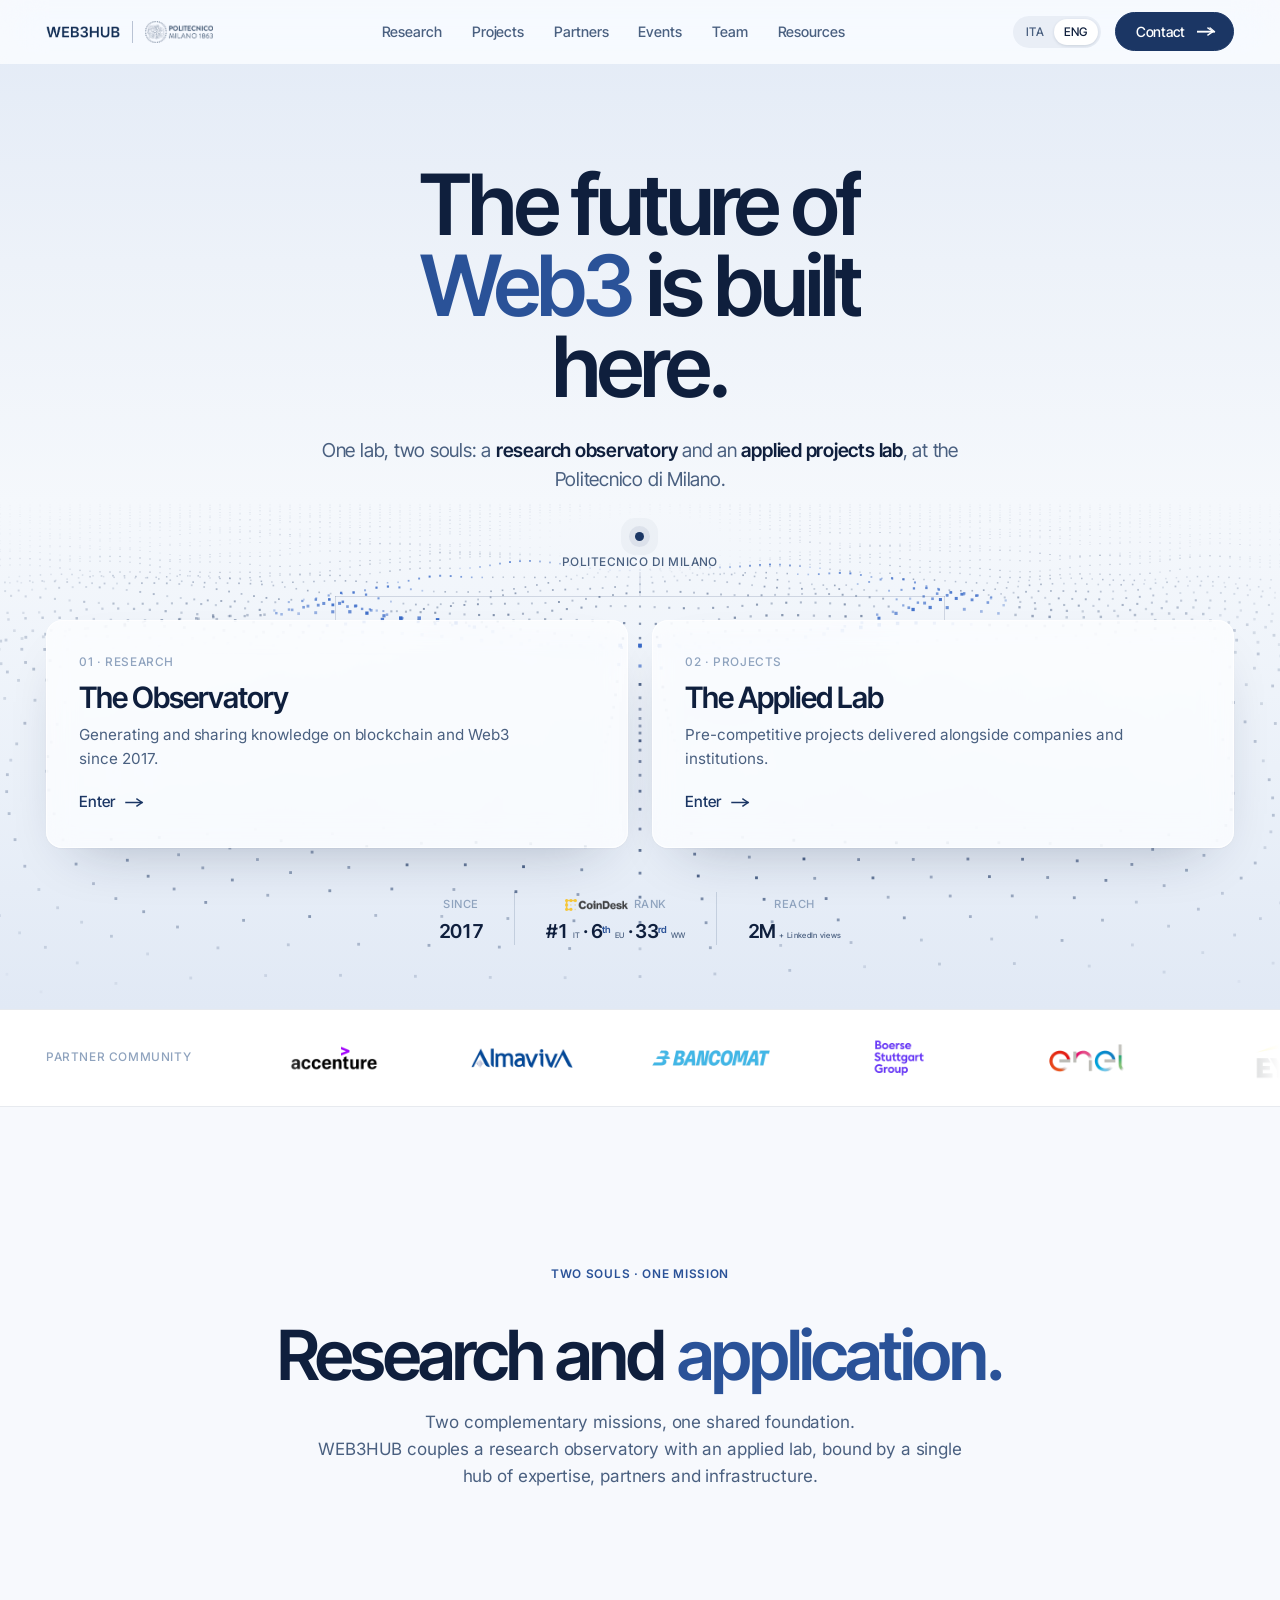
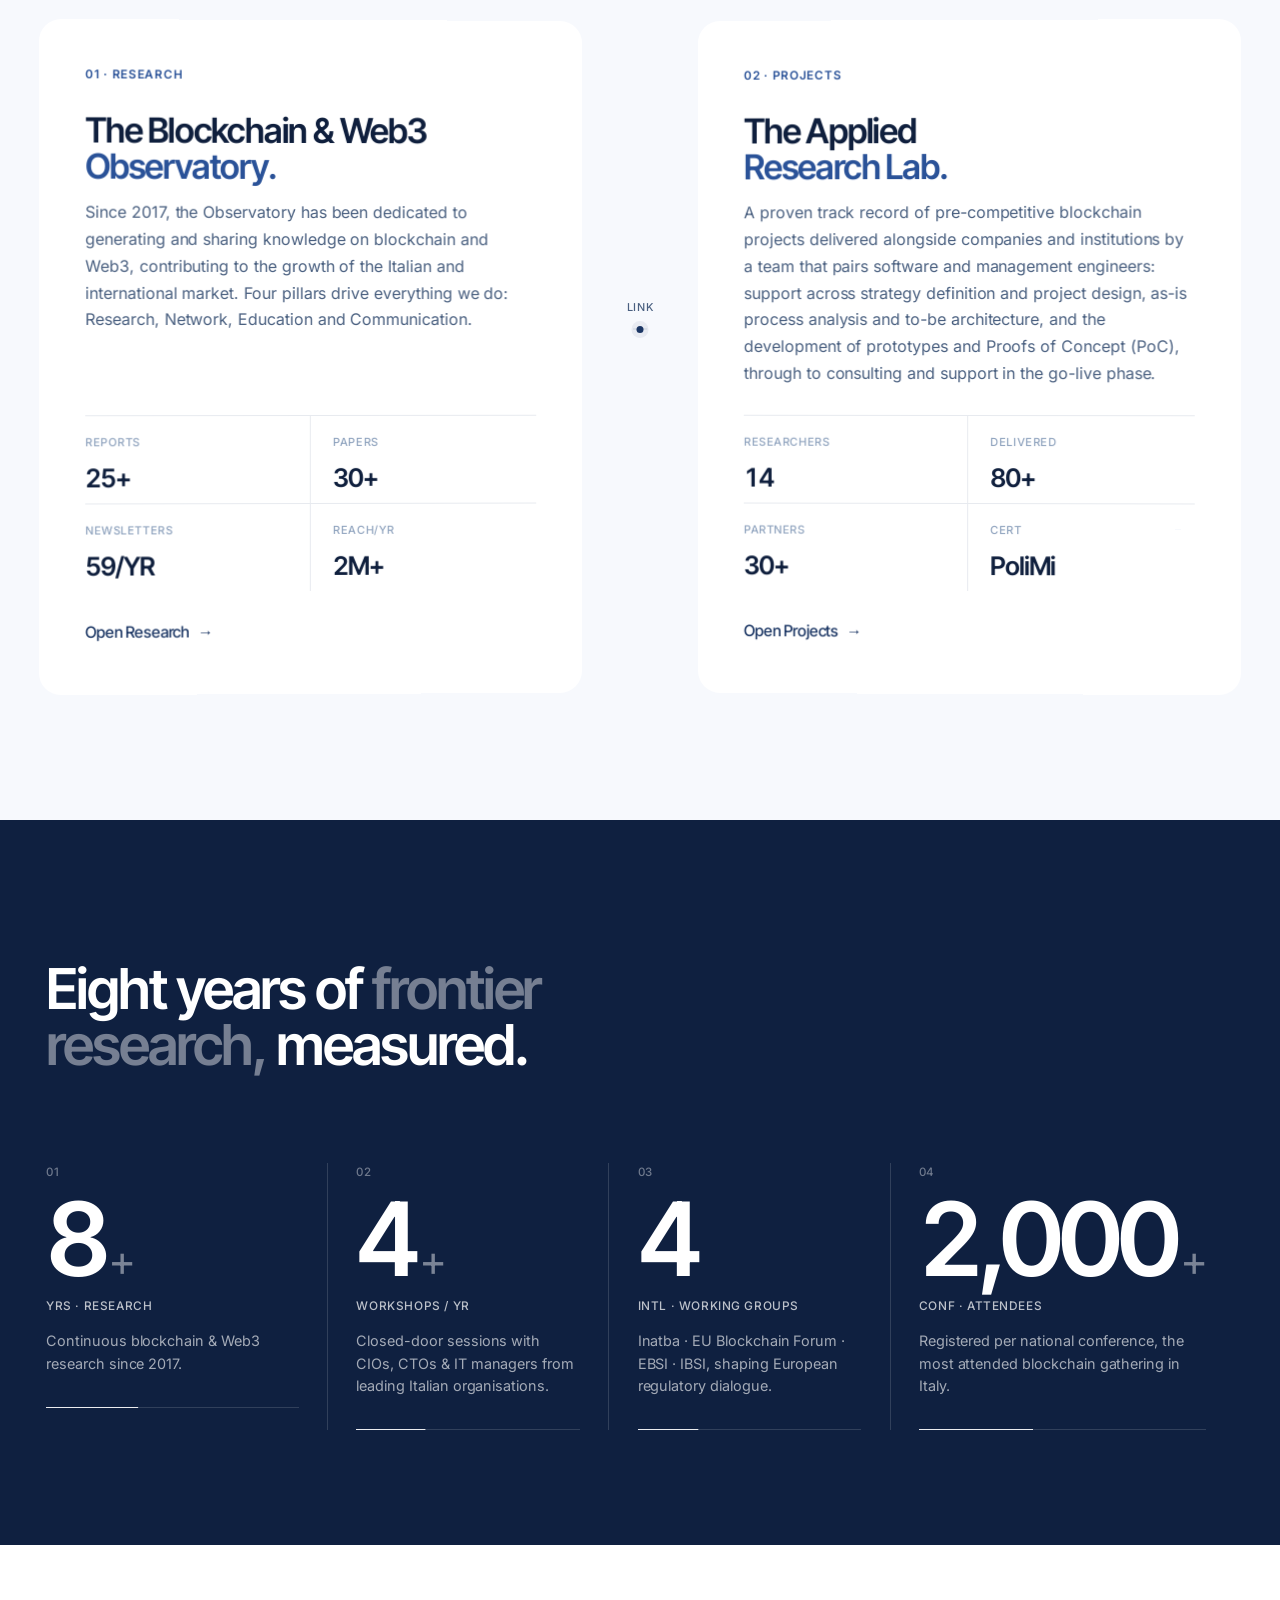
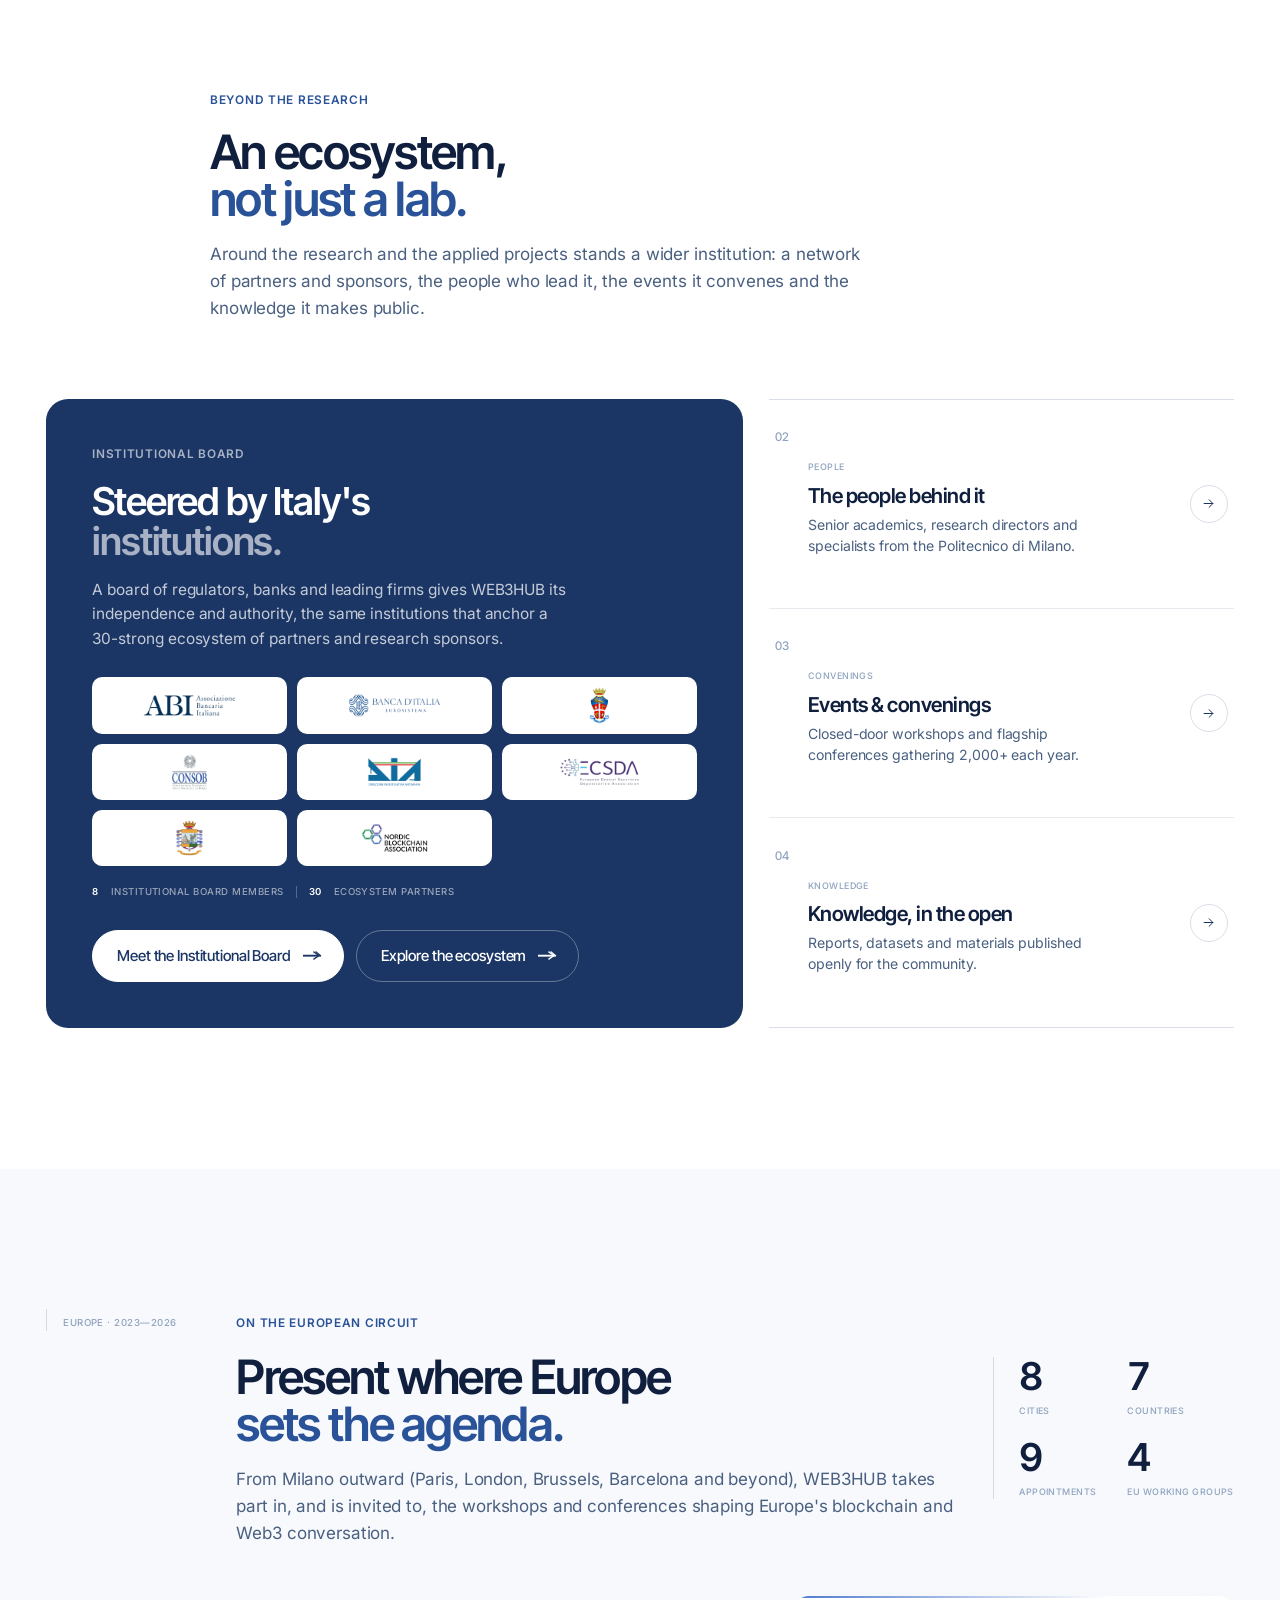
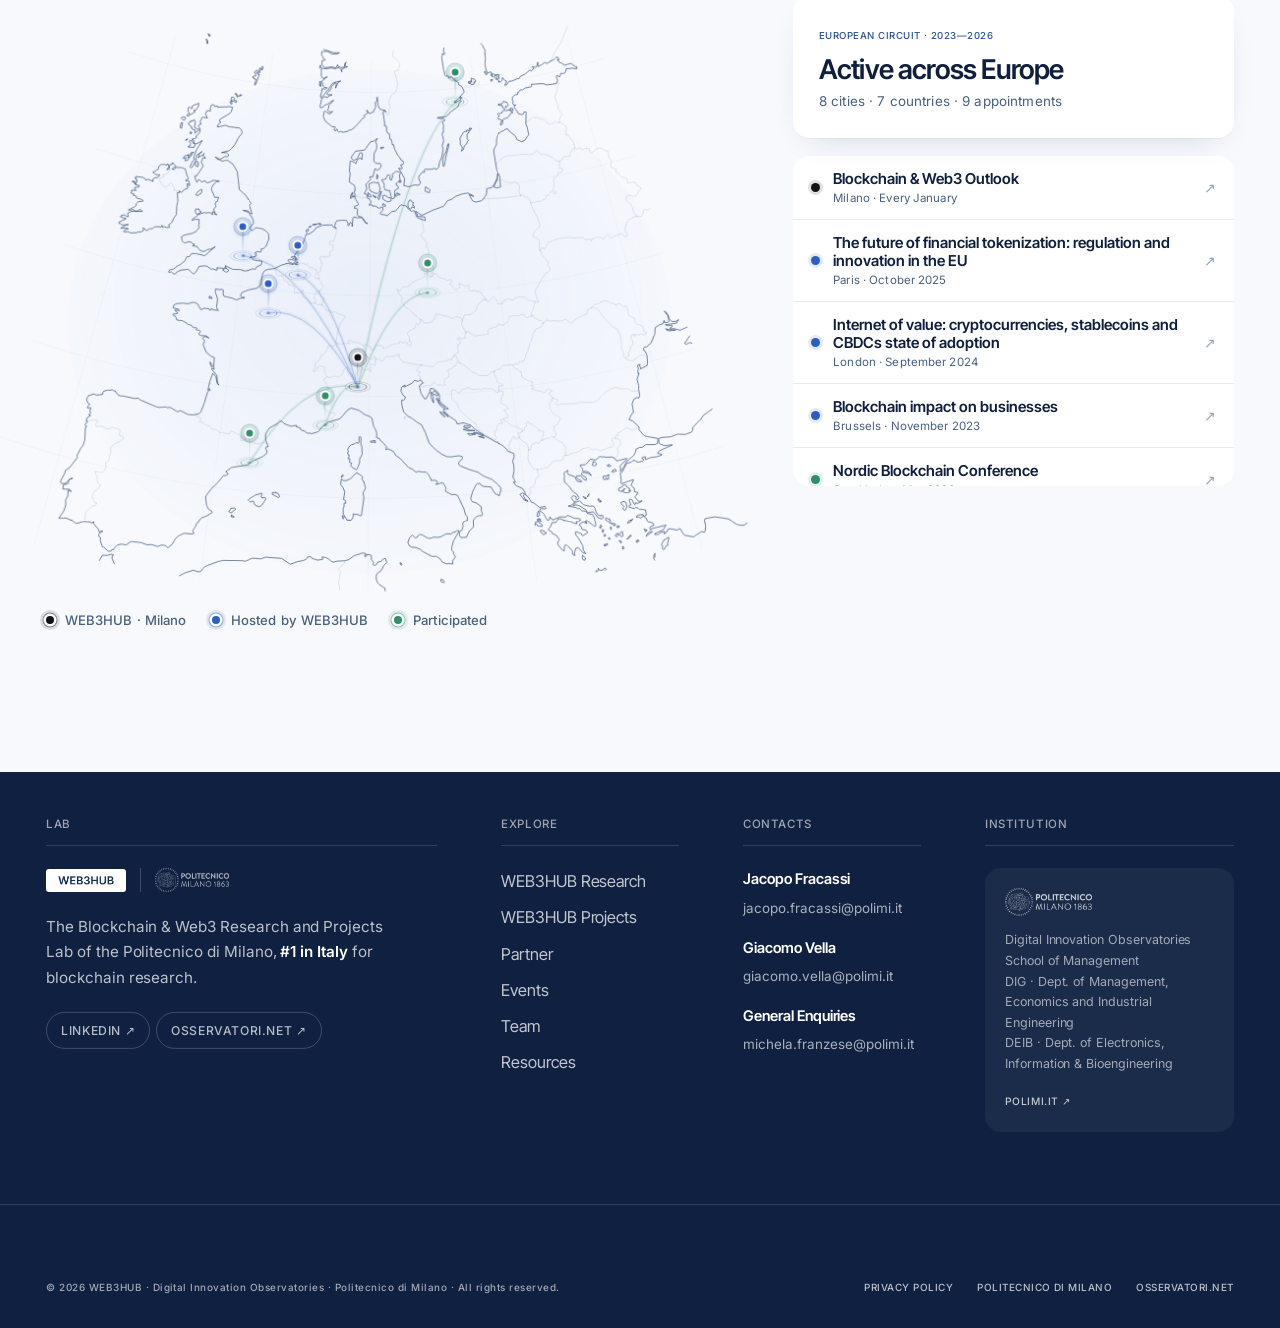
==== commit 4b7a986b: "Nuova versione del sito (v2): design premium e animazioni - Livello di design premium.css: rimossi g" ====
--- a/index.html
+++ b/index.html
@@ -9,9 +9,9 @@
 <meta property="og:description" content="Blockchain & Web3 Research and Applied Projects Lab. Two Souls, One Mission." />
 <meta property="og:type" content="website" />
 
-<link rel="preconnect" href="https://fonts.googleapis.com" />
-<link rel="preconnect" href="https://fonts.gstatic.com" crossorigin />
-<link href="https://fonts.googleapis.com/css2?family=Inter+Tight:wght@400;500;600;700&family=Inter:wght@300;400;500;600;700&display=swap" rel="stylesheet" />
+<link rel="preload" href="assets/fonts/inter-tight-latin-wght-normal.woff2" as="font" type="font/woff2" crossorigin />
+<link rel="preload" href="assets/fonts/inter-latin-wght-normal.woff2" as="font" type="font/woff2" crossorigin />
+<link rel="stylesheet" href="assets/css/fonts.css" />
 
 <style>
 /* ════════════════════════════════════════════════════════════════
@@ -1716,9 +1716,9 @@
 /* ════════════════════════════════════════════════════════════
    HOME · EUROPEAN PRESENCE — institutional 3D presence map
 ════════════════════════════════════════════════════════════ */
-.cat-host{--c:#6a4bb0;--cd:#452c7d}
-.cat-participated{--c:#3a6bc8;--cd:#1c4f93}
-.cat-hq{--c:#1B3664;--cd:#0d1f3d}
+.cat-host{--c:#2a5ec4;--cd:#1a3f8a}
+.cat-participated{--c:#2f8f6a;--cd:#1d6149}
+.cat-hq{--c:#111318;--cd:#000000}
 
 /* ── EUROPEAN PRESENCE — light, seamless, premium ── */
 .euro-section{position:relative;background:linear-gradient(180deg,#ffffff 0%,#f4f8fd 52%,#eaf1fb 100%);color:var(--blue);overflow:hidden;padding:clamp(82px,9.5vw,148px) 0}
@@ -1876,17 +1876,17 @@
   .bmo-panel:hover .bmo-issue{transform:rotate(-1.4deg)}
 }
 </style>
+<link rel="stylesheet" href="assets/css/premium.css" />
+<script>if(!matchMedia('(prefers-reduced-motion: reduce)').matches)document.documentElement.classList.add('has-motion');</script>
 </head>
 <body>
 
-<div class="grid-bg"></div>
-<div class="dot-bg"></div>
 <div id="progress"></div>
 
 <!-- ════════════════════════ NAVIGATION ════════════════════════ -->
 <nav id="nav" role="navigation" aria-label="Main navigation">
   <div class="nav-inner">
-    <span class="nc-tl"></span><span class="nc-br"></span>
+    
     <a href="#home" class="nav-brand" aria-label="WEB3HUB Homepage">
       <img src="assets/logos/polimi%20logo/web3hub-logo.png" alt="WEB3HUB" class="w3" onerror="this.style.display='none';this.nextElementSibling.style.display='inline-flex'" />
       <span style="display:none;align-items:center;justify-content:center;width:32px;height:28px;background:var(--blue);font-family:var(--mono);font-size:.62rem;font-weight:700;color:#fff;letter-spacing:.04em">W3H</span>
@@ -1943,7 +1943,7 @@
           <p class="lede">Whether you are a company exploring blockchain opportunities, a researcher interested in collaboration, or an institution looking for independent analysis, we would love to hear from you.</p>
 
           <div class="contact-info">
-            <span class="cic-bl"></span><span class="cic-br"></span>
+            
             <div class="contact-info-head">
               <span>Direct Contacts</span>
               <span>MILANO</span>
@@ -1973,7 +1973,7 @@
         </div>
 
         <div class="contact-form-card">
-          <span class="cfc-bl"></span><span class="cfc-br"></span>
+          
           <h2 class="h-md">Send us a message.</h2>
           <p class="body-sm" style="margin-top:6px">Your message will be delivered directly to the WEB3HUB research team.</p>
           <form class="contact-form" id="contactForm" onsubmit="handleFormSubmit(event)" novalidate>
@@ -2034,7 +2034,6 @@
 
 <!-- ════════════════════════ HERO ════════════════════════ -->
 <section id="hero" aria-labelledby="hero-title">
-  <div class="hero-aurora" aria-hidden="true"></div>
 
   <div class="hero-content">
     <h1 class="hero-title h-mega" id="hero-title">
@@ -2091,6 +2090,9 @@
     </div>
   </div>
 </section>
+
+<!-- start the hero entrance on the first frame, without waiting for the deferred motion libraries -->
+<script>requestAnimationFrame(function(){document.documentElement.classList.add('is-loaded');var t=document.getElementById('hero-title');if(t)t.classList.add('in');});</script>
 
 <!-- ════════════════════════ WIRE / PARTNERS TICKER ════════════════════════ -->
 <div class="wire" aria-label="Community of partners and sponsors">
@@ -2395,7 +2397,7 @@
       <span class="count">SINCE 2017</span>
     </div>
     <div class="pillars-rack">
-      <span class="pc-bl"></span><span class="pc-br"></span>
+      
       <div class="pillar fade-up delay-1">
         <span class="pil-ghost" aria-hidden="true">01</span>
         <div class="pil-top">
@@ -2449,7 +2451,7 @@
         <span class="body-sm">Measurable presence in Italy and internationally, shaping the blockchain ecosystem.</span>
       </div>
       <div class="activity-grid fade-up">
-        <span class="ac-bl"></span><span class="ac-br"></span>
+        
         <div class="activity-tile">
           <span class="a-num">8<span class="suffix">×</span></span>
           <span class="a-name">National Conferences</span>
@@ -2531,7 +2533,7 @@
         <span class="body-sm">Three fundamental reasons.</span>
       </div>
       <div class="why-rack fade-up">
-        <span class="wc-bl"></span><span class="wc-br"></span>
+        
         <div class="why-cell">
           <span class="why-ghost" aria-hidden="true">01</span>
           <h3 class="why-name">Super-partes <span class="accent">guarantor.</span></h3>
@@ -2603,7 +2605,7 @@
         <span class="body-sm">Real projects delivered in collaboration with leading organisations.</span>
       </div>
       <div class="cases-grid fade-up">
-        <span class="cc-bl"></span><span class="cc-br"></span>
+        
         <article class="case-file">
           <div class="case-logo">
             <img src="assets/logos/norm/enea-l.png" alt="ENEA" onerror="this.outerHTML='<span class=&quot;case-text&quot;>ENEA</span>'" />
@@ -2695,7 +2697,7 @@
       </div>
 
       <div class="eco-rails fade-up">
-        <span class="erc tl"></span><span class="erc tr"></span><span class="erc bl"></span><span class="erc br"></span>
+        
 
         <div class="eco-rail" data-dir="l" style="--cat-color:var(--blue)">
           <div class="eco-rail-label"><span class="erl-cat">Partners</span></div>
@@ -2752,7 +2754,7 @@
     <div class="partner-layout">
       <div>
         <div class="values-list fade-up">
-          <span class="vc-bl"></span><span class="vc-br"></span>
+          
           <div class="value-cell">
             <span class="v-cat">ACCESS</span>
             <h4 class="v-name">Direct access to decision makers</h4>
@@ -2792,7 +2794,7 @@
         </div>
         <div class="tier-stack fade-up">
           <div class="tier tier--featured">
-            <span class="tc-bl"></span><span class="tc-br"></span><span class="tier-spot" aria-hidden="true"></span>
+            <span class="tier-spot" aria-hidden="true"></span>
             <div class="tier-head">
               <div>
                 <span class="tier-tag">RECOMMENDED</span>
@@ -2810,7 +2812,7 @@
             </div>
           </div>
           <div class="tier">
-            <span class="tc-bl"></span><span class="tc-br"></span><span class="tier-spot" aria-hidden="true"></span>
+            <span class="tier-spot" aria-hidden="true"></span>
             <div class="tier-head">
               <div>
                 <h4 class="tier-name" style="margin-top:6px">SPONSOR</h4>
@@ -2832,7 +2834,7 @@
 
     <!-- PARTNER CTA -->
     <div class="partner-cta fade-up">
-      <span class="pcta-corner tl"></span><span class="pcta-corner tr"></span><span class="pcta-corner bl"></span><span class="pcta-corner br"></span>
+      
       <div class="pcta-main">
         <div class="pc-tag"><span class="dot"></span>UNIQUE IN ITALY</div>
         <h3 class="pc-title">Ready to invest in your company's <span class="accent">future?</span></h3>
@@ -2865,9 +2867,9 @@
     </div>
 
     <div class="events-aside fade-up">
-      <span class="eac-bl"></span><span class="eac-br"></span>
+      
       <div class="ea-tile ink">
-        <span class="ea-grid-bg" aria-hidden="true"></span>
+        
         <div class="ea-top">
           <span class="ea-id">Ranking</span>
         </div>
@@ -2905,7 +2907,7 @@
       <div class="chain-block next fade-up">
         <div class="bk-node"><div class="bk-circle"></div><div class="bk-hash">MAR</div></div>
         <div class="bk-body">
-          <span class="bc-bl"></span><span class="bc-br"></span>
+          
           <div class="bk-head">
             <span class="bk-num">EVENT <b>#01</b></span>
             <span class="bk-month">30 MARCH 2026</span>
@@ -2920,7 +2922,7 @@
       <div class="chain-block fade-up">
         <div class="bk-node"><div class="bk-circle"></div><div class="bk-hash">MAY</div></div>
         <div class="bk-body">
-          <span class="bc-bl"></span><span class="bc-br"></span>
+          
           <div class="bk-head">
             <span class="bk-num">EVENT <b>#02</b></span>
             <span class="bk-month">28 MAY 2026</span>
@@ -2935,7 +2937,7 @@
       <div class="chain-block fade-up">
         <div class="bk-node"><div class="bk-circle"></div><div class="bk-hash">JUL</div></div>
         <div class="bk-body">
-          <span class="bc-bl"></span><span class="bc-br"></span>
+          
           <div class="bk-head">
             <span class="bk-num">EVENT <b>#03</b></span>
             <span class="bk-month">2 JULY 2026</span>
@@ -2950,7 +2952,7 @@
       <div class="chain-block fade-up">
         <div class="bk-node"><div class="bk-circle"></div><div class="bk-hash">OCT</div></div>
         <div class="bk-body">
-          <span class="bc-bl"></span><span class="bc-br"></span>
+          
           <div class="bk-head">
             <span class="bk-num">EVENT <b>#04</b></span>
             <span class="bk-month">21 OCTOBER 2026</span>
@@ -2965,7 +2967,7 @@
       <div class="chain-block fade-up">
         <div class="bk-node"><div class="bk-circle"></div><div class="bk-hash">NOV</div></div>
         <div class="bk-body">
-          <span class="bc-bl"></span><span class="bc-br"></span>
+          
           <div class="bk-head">
             <span class="bk-num">EVENT <b>#05</b></span>
             <span class="bk-month">19 NOVEMBER 2026</span>
@@ -2980,7 +2982,7 @@
       <div class="chain-block fade-up">
         <div class="bk-node"><div class="bk-circle"></div><div class="bk-hash">JAN</div></div>
         <div class="bk-body">
-          <span class="bc-bl"></span><span class="bc-br"></span>
+          
           <div class="bk-head">
             <span class="bk-num">EVENT <b>#06</b></span>
             <span class="bk-month">21 JANUARY 2027</span>
@@ -2995,7 +2997,7 @@
 
     <!-- CLOSING CTA — bridge to the partner ecosystem -->
     <div class="eco-cta fade-up">
-      <span class="ecc-corner tl"></span><span class="ecc-corner tr"></span><span class="ecc-corner bl"></span><span class="ecc-corner br"></span>
+      
       <div class="eco-cta-main">
         <span class="eco-cta-tag">The ecosystem</span>
         <h3 class="eco-cta-title">Events open the door.<br/><span class="accent">The ecosystem is who you meet.</span></h3>
@@ -3006,28 +3008,50 @@
         </div>
       </div>
       <div class="eco-cta-aside">
-        <svg class="ecn" viewBox="0 0 360 300" role="img" aria-label="WEB3HUB partner ecosystem network">
-          <g class="ecn-edges">
-            <line class="ecn-edge" x1="185" y1="150" x2="80" y2="72"/>
-            <line class="ecn-edge" x1="185" y1="150" x2="300" y2="98"/>
-            <line class="ecn-edge" x1="185" y1="150" x2="168" y2="255"/>
-            <line class="ecn-edge" x1="185" y1="150" x2="318" y2="205"/>
-            <line class="ecn-edge" x1="185" y1="150" x2="55" y2="205"/>
-            <line class="ecn-edge" x1="80" y1="72" x2="55" y2="205"/>
-            <line class="ecn-edge" x1="300" y1="98" x2="262" y2="40"/>
-          </g>
-          <circle class="ecn-halo" cx="185" cy="150" r="16"/>
-          <circle class="ecn-node amb" cx="318" cy="205" r="3.5"/>
-          <circle class="ecn-node amb d2" cx="55" cy="205" r="3.5"/>
-          <circle class="ecn-node amb d3" cx="262" cy="40" r="3"/>
-          <circle class="ecn-node cat" cx="80" cy="72" r="6"/>
-          <circle class="ecn-node cat" cx="300" cy="98" r="6"/>
-          <circle class="ecn-node cat" cx="168" cy="255" r="6"/>
-          <circle class="ecn-hub" cx="185" cy="150" r="9" stroke="#fff" stroke-width="2"/>
-          <text class="ecn-label" x="80" y="55" text-anchor="middle">PARTNERS</text>
-          <text class="ecn-label" x="300" y="81" text-anchor="middle">SPONSORS</text>
-          <text class="ecn-label" x="168" y="276" text-anchor="middle">INSTITUTIONAL BOARD</text>
-        </svg>
+        <div class="eco-orbit" role="img" aria-label="WEB3HUB partner ecosystem network">
+          <div class="orb-ring orb-ring--board" data-ring="board">
+            <span class="orb-chip" style="--a:0.0deg" title="ABI"><span class="orb-logo"><img src="assets/logos/norm/abi.png" alt="ABI" loading="lazy" decoding="async" /></span></span>
+            <span class="orb-chip" style="--a:45.0deg" title="Banca d'Italia"><span class="orb-logo"><img src="assets/logos/norm/banca-italia.png" alt="Banca d'Italia" loading="lazy" decoding="async" /></span></span>
+            <span class="orb-chip" style="--a:90.0deg" title="Arma dei Carabinieri"><span class="orb-logo"><img src="assets/logos/norm/carabinieri.png" alt="Arma dei Carabinieri" loading="lazy" decoding="async" /></span></span>
+            <span class="orb-chip" style="--a:135.0deg" title="CONSOB"><span class="orb-logo"><img src="assets/logos/norm/consob.png" alt="CONSOB" loading="lazy" decoding="async" /></span></span>
+            <span class="orb-chip" style="--a:180.0deg" title="DIA"><span class="orb-logo"><img src="assets/logos/norm/dia.png" alt="DIA" loading="lazy" decoding="async" /></span></span>
+            <span class="orb-chip" style="--a:225.0deg" title="ECSDA"><span class="orb-logo"><img src="assets/logos/norm/ecsda.png" alt="ECSDA" loading="lazy" decoding="async" /></span></span>
+            <span class="orb-chip" style="--a:270.0deg" title="Guardia di Finanza"><span class="orb-logo"><img src="assets/logos/norm/guardia-finanza.png" alt="Guardia di Finanza" loading="lazy" decoding="async" /></span></span>
+            <span class="orb-chip" style="--a:315.0deg" title="Nordic Blockchain Association"><span class="orb-logo"><img src="assets/logos/norm/nordic.png" alt="Nordic Blockchain Association" loading="lazy" decoding="async" /></span></span>
+          </div>
+          <div class="orb-ring orb-ring--partners" data-ring="partners">
+            <span class="orb-chip" style="--a:18.0deg" title="Accenture"><span class="orb-logo"><img src="assets/logos/norm/accenture.png" alt="Accenture" loading="lazy" decoding="async" /></span></span>
+            <span class="orb-chip" style="--a:54.0deg" title="Almaviva"><span class="orb-logo"><img src="assets/logos/norm/almaviva.png" alt="Almaviva" loading="lazy" decoding="async" /></span></span>
+            <span class="orb-chip" style="--a:90.0deg" title="Bancomat"><span class="orb-logo"><img src="assets/logos/norm/bancomat.png" alt="Bancomat" loading="lazy" decoding="async" /></span></span>
+            <span class="orb-chip" style="--a:126.0deg" title="B&ouml;rse Stuttgart Digital"><span class="orb-logo"><img src="assets/logos/norm/boerse-stuttgart.png" alt="B&ouml;rse Stuttgart Digital" loading="lazy" decoding="async" /></span></span>
+            <span class="orb-chip" style="--a:162.0deg" title="Enel"><span class="orb-logo"><img src="assets/logos/norm/enel.png" alt="Enel" loading="lazy" decoding="async" /></span></span>
+            <span class="orb-chip" style="--a:198.0deg" title="EY"><span class="orb-logo"><img src="assets/logos/norm/ey.png" alt="EY" loading="lazy" decoding="async" /></span></span>
+            <span class="orb-chip" style="--a:234.0deg" title="Fleap"><span class="orb-logo"><img src="assets/logos/norm/fleap.png" alt="Fleap" loading="lazy" decoding="async" /></span></span>
+            <span class="orb-chip" style="--a:270.0deg" title="Intesa Sanpaolo"><span class="orb-logo"><img src="assets/logos/norm/intesa-sanpaolo.png" alt="Intesa Sanpaolo" loading="lazy" decoding="async" /></span></span>
+            <span class="orb-chip" style="--a:306.0deg" title="Mediolanum Banca"><span class="orb-logo"><img src="assets/logos/norm/mediolanum.png" alt="Mediolanum Banca" loading="lazy" decoding="async" /></span></span>
+            <span class="orb-chip" style="--a:342.0deg" title="Pomiager"><span class="orb-logo"><img src="assets/logos/norm/pomiager.png" alt="Pomiager" loading="lazy" decoding="async" /></span></span>
+          </div>
+          <div class="orb-ring orb-ring--sponsors" data-ring="sponsors">
+            <span class="orb-chip" style="--a:0.0deg" title="42LF Innovation"><span class="orb-logo"><img src="assets/logos/norm/42lf.png" alt="42LF Innovation" loading="lazy" decoding="async" /></span></span>
+            <span class="orb-chip" style="--a:30.0deg" title="BNL BNP Paribas"><span class="orb-logo"><img src="assets/logos/norm/bnl-bnp-paribas.png" alt="BNL BNP Paribas" loading="lazy" decoding="async" /></span></span>
+            <span class="orb-chip" style="--a:60.0deg" title="Crypfy"><span class="orb-logo"><img src="assets/logos/norm/crypfy.png" alt="Crypfy" loading="lazy" decoding="async" /></span></span>
+            <span class="orb-chip" style="--a:90.0deg" title="Deloitte"><span class="orb-logo"><img src="assets/logos/norm/deloitte.png" alt="Deloitte" loading="lazy" decoding="async" /></span></span>
+            <span class="orb-chip" style="--a:120.0deg" title="Fortiland"><span class="orb-logo"><img src="assets/logos/norm/fortiland.png" alt="Fortiland" loading="lazy" decoding="async" /></span></span>
+            <span class="orb-chip" style="--a:150.0deg" title="Gruppo BCC Iccrea"><span class="orb-logo"><img src="assets/logos/norm/bcc-iccrea.png" alt="Gruppo BCC Iccrea" loading="lazy" decoding="async" /></span></span>
+            <span class="orb-chip" style="--a:180.0deg" title="Lab-go"><span class="orb-logo"><img src="assets/logos/norm/labgo.png" alt="Lab-go" loading="lazy" decoding="async" /></span></span>
+            <span class="orb-chip" style="--a:210.0deg" title="MoneyViz"><span class="orb-logo"><img src="assets/logos/norm/moneyviz.png" alt="MoneyViz" loading="lazy" decoding="async" /></span></span>
+            <span class="orb-chip" style="--a:240.0deg" title="NEST Company"><span class="orb-logo"><img src="assets/logos/norm/nest.png" alt="NEST Company" loading="lazy" decoding="async" /></span></span>
+            <span class="orb-chip" style="--a:270.0deg" title="Nexi"><span class="orb-logo"><img src="assets/logos/norm/nexi.png" alt="Nexi" loading="lazy" decoding="async" /></span></span>
+            <span class="orb-chip" style="--a:300.0deg" title="Prometeia"><span class="orb-logo"><img src="assets/logos/norm/prometeia.png" alt="Prometeia" loading="lazy" decoding="async" /></span></span>
+            <span class="orb-chip" style="--a:330.0deg" title="Smart Brick Investments"><span class="orb-logo"><img src="assets/logos/norm/smart-brick.png" alt="Smart Brick Investments" loading="lazy" decoding="async" /></span></span>
+          </div>
+          <div class="orb-core"><img src="assets/logos/polimi%20logo/web3hub-logo.png" alt="WEB3HUB" /></div>
+        </div>
+        <ul class="orb-legend">
+          <li data-ring="board"><i></i><span class="orb-n">8</span><span>Institutional Board</span></li>
+          <li data-ring="partners"><i></i><span class="orb-n">10</span><span>Partners</span></li>
+          <li data-ring="sponsors"><i></i><span class="orb-n">12</span><span>Sponsors</span></li>
+        </ul>
       </div>
     </div>
 
@@ -3052,7 +3076,7 @@
         <span class="count">2 MEMBERS</span>
       </div>
       <div class="team-grid scientific">
-        <span class="tgc-bl"></span><span class="tgc-br"></span>
+        
         <div class="team-node lg">
           <div class="tn-head">
             <div class="tn-avatar"><img class="tn-photo" src="assets/images/perego.png" alt="Alessandro Perego" loading="lazy" decoding="async">AP</div>
@@ -3091,7 +3115,7 @@
         <span class="count">5 MEMBERS</span>
       </div>
       <div class="team-grid directors">
-        <span class="tgc-bl"></span><span class="tgc-br"></span>
+        
         <div class="team-node" data-research="Director · Research" data-projects="Director · Projects">
           <div class="tn-head">
             <div class="tn-avatar"><img class="tn-photo" src="assets/images/bruschi.png" alt="Francesco Bruschi" loading="lazy" decoding="async">FB</div>
@@ -3142,7 +3166,7 @@
         <span class="count">7 MEMBERS</span>
       </div>
       <div class="team-grid researchers">
-        <span class="tgc-bl"></span><span class="tgc-br"></span>
+        
         <div class="team-node" data-research="Researcher" data-projects="Researcher">
           <div class="tn-head"><div class="tn-avatar"><img class="tn-photo" src="assets/images/ghezzi.png" alt="Davide Ghezzi" loading="lazy" decoding="async">DG</div></div>
           <h4 class="tn-name">Davide Ghezzi</h4>
@@ -3167,18 +3191,18 @@
           <span class="tn-role">Analyst</span>
           <div class="tn-foot"><a class="tn-li" href="https://www.linkedin.com/in/marcoesposito101/" target="_blank" rel="noopener" aria-label="Marco Esposito on LinkedIn" title="LinkedIn"><svg viewBox="0 0 24 24" aria-hidden="true"><path d="M20.45 20.45h-3.56v-5.57c0-1.33-.02-3.04-1.85-3.04-1.85 0-2.14 1.45-2.14 2.94v5.67H9.35V9h3.42v1.56h.05c.48-.9 1.64-1.85 3.37-1.85 3.6 0 4.27 2.37 4.27 5.46v6.28zM5.34 7.43a2.06 2.06 0 1 1 0-4.13 2.06 2.06 0 0 1 0 4.13zM7.12 20.45H3.56V9h3.56v11.45zM22.22 0H1.77C.79 0 0 .77 0 1.72v20.55C0 23.23.79 24 1.77 24h20.45c.98 0 1.78-.77 1.78-1.73V1.72C24 .77 23.2 0 22.22 0z"/></svg></a></div>
         </div>
+        <div class="team-node" data-projects="Analyst">
+          <div class="tn-head"><div class="tn-avatar"><img class="tn-photo" src="assets/images/agostini.png" alt="Leonardo Agostini" loading="lazy" decoding="async">LA</div></div>
+          <h4 class="tn-name">Leonardo Agostini</h4>
+          <span class="tn-role">Analyst</span>
+          <div class="tn-foot"><a class="tn-li" href="https://www.linkedin.com/in/leonardo-agostini/" target="_blank" rel="noopener" aria-label="Leonardo Agostini on LinkedIn" title="LinkedIn"><svg viewBox="0 0 24 24" aria-hidden="true"><path d="M20.45 20.45h-3.56v-5.57c0-1.33-.02-3.04-1.85-3.04-1.85 0-2.14 1.45-2.14 2.94v5.67H9.35V9h3.42v1.56h.05c.48-.9 1.64-1.85 3.37-1.85 3.6 0 4.27 2.37 4.27 5.46v6.28zM5.34 7.43a2.06 2.06 0 1 1 0-4.13 2.06 2.06 0 0 1 0 4.13zM7.12 20.45H3.56V9h3.56v11.45zM22.22 0H1.77C.79 0 0 .77 0 1.72v20.55C0 23.23.79 24 1.77 24h20.45c.98 0 1.78-.77 1.78-1.73V1.72C24 .77 23.2 0 22.22 0z"/></svg></a></div>
+        </div>
         <div class="team-node" data-research="Analyst">
           <div class="tn-head"><div class="tn-avatar"><img class="tn-photo" src="assets/images/miani.png" alt="Niccolò Miani" loading="lazy" decoding="async">NM</div></div>
           <h4 class="tn-name">Niccolò Miani</h4>
           <span class="tn-role">Analyst</span>
           <div class="tn-foot"><a class="tn-li" href="https://www.linkedin.com/in/niccol%C3%B3-miani-5a8613220/" target="_blank" rel="noopener" aria-label="Niccolò Miani on LinkedIn" title="LinkedIn"><svg viewBox="0 0 24 24" aria-hidden="true"><path d="M20.45 20.45h-3.56v-5.57c0-1.33-.02-3.04-1.85-3.04-1.85 0-2.14 1.45-2.14 2.94v5.67H9.35V9h3.42v1.56h.05c.48-.9 1.64-1.85 3.37-1.85 3.6 0 4.27 2.37 4.27 5.46v6.28zM5.34 7.43a2.06 2.06 0 1 1 0-4.13 2.06 2.06 0 0 1 0 4.13zM7.12 20.45H3.56V9h3.56v11.45zM22.22 0H1.77C.79 0 0 .77 0 1.72v20.55C0 23.23.79 24 1.77 24h20.45c.98 0 1.78-.77 1.78-1.73V1.72C24 .77 23.2 0 22.22 0z"/></svg></a></div>
         </div>
-        <div class="team-node" data-projects="Analyst">
-          <div class="tn-head"><div class="tn-avatar"><img class="tn-photo" src="assets/images/agostini.png" alt="Leonardo Agostini" loading="lazy" decoding="async">LA</div></div>
-          <h4 class="tn-name">Leonardo Agostini</h4>
-          <span class="tn-role">Analyst</span>
-          <div class="tn-foot"><a class="tn-li" href="https://www.linkedin.com/in/leonardo-agostini/" target="_blank" rel="noopener" aria-label="Leonardo Agostini on LinkedIn" title="LinkedIn"><svg viewBox="0 0 24 24" aria-hidden="true"><path d="M20.45 20.45h-3.56v-5.57c0-1.33-.02-3.04-1.85-3.04-1.85 0-2.14 1.45-2.14 2.94v5.67H9.35V9h3.42v1.56h.05c.48-.9 1.64-1.85 3.37-1.85 3.6 0 4.27 2.37 4.27 5.46v6.28zM5.34 7.43a2.06 2.06 0 1 1 0-4.13 2.06 2.06 0 0 1 0 4.13zM7.12 20.45H3.56V9h3.56v11.45zM22.22 0H1.77C.79 0 0 .77 0 1.72v20.55C0 23.23.79 24 1.77 24h20.45c.98 0 1.78-.77 1.78-1.73V1.72C24 .77 23.2 0 22.22 0z"/></svg></a></div>
-        </div>
         <div class="team-node" data-research="Community Coordinator" data-projects="Community Coordinator">
           <div class="tn-head"><div class="tn-avatar"><img class="tn-photo" src="assets/images/franzese.png" alt="Michela Franzese" loading="lazy" decoding="async">MF</div></div>
           <h4 class="tn-name">Michela Franzese</h4>
@@ -3195,7 +3219,7 @@
         <span class="count">2 MEMBERS</span>
       </div>
       <div class="team-grid advisors">
-        <span class="tgc-bl"></span><span class="tgc-br"></span>
+        
         <div class="team-node" data-projects="Advisor">
           <div class="tn-avatar"><img class="tn-photo" src="assets/images/giordano.png" alt="Marco Tullio Giordano" loading="lazy" decoding="async">MG</div>
           <div class="adv-body">
@@ -3217,13 +3241,13 @@
 
     <!-- INSTITUTIONAL BOARD — institutional authority wall + bridge to partners -->
     <div class="team-advisory fade-up">
-      <span class="ac-bl"></span><span class="ac-br"></span>
+      
       <div class="ta-side">
         <h3 class="h-md">Institutional<br/><span style="color:var(--blue)">Board.</span></h3>
         <p class="body-sm" style="margin-top:10px;max-width:44ch">WEB3HUB maintains direct relationships with the leading Italian and European regulatory and institutional bodies, ensuring research remains grounded in the real policy landscape.</p>
         <a class="ab-bridge" href="#partner" aria-label="Explore the WEB3HUB partner ecosystem">
-          <span class="abb-grid" aria-hidden="true"></span>
-          <span class="abb-tr"></span><span class="abb-bl"></span>
+          
+          
           <span class="ab-bridge-h">See the organisations behind the network.</span>
           <span class="ab-bridge-go">Explore the partner ecosystem <span class="arrow"><svg viewBox="0 0 18 9"><line x1="0" y1="4.5" x2="16" y2="4.5"/><polyline points="11,1 16,4.5 11,8"/></svg></span></span>
         </a>
@@ -3409,7 +3433,7 @@
     <aside class="res-news fade-up" aria-labelledby="bmo-title">
       <span class="nb-glow" aria-hidden="true"></span>
       <svg class="nb-signal" viewBox="0 0 600 150" preserveAspectRatio="none" aria-hidden="true"><polyline points="0,122 55,108 110,126 165,84 220,98 275,56 330,74 385,38 440,60 495,24 550,44 600,18"/></svg>
-      <span class="nb-tl"></span><span class="nb-tr"></span><span class="nb-bl"></span><span class="nb-br"></span>
+      
       <div class="res-news__body">
         <span class="res-news__tag"><span class="pulse"></span>Blockchain Monthly Overview</span>
         <h3 id="bmo-title">Receive your monthly<br/><span class="accent">deep dive reports.</span></h3>
@@ -3435,7 +3459,7 @@
 
     <!-- ── SECONDARY INSTITUTIONAL CTA — community / partner ── -->
     <div class="res-secondary fade-up">
-      <span class="rs-tl"></span><span class="rs-tr"></span><span class="rs-bl"></span><span class="rs-br"></span>
+      
       <div class="rs-body">
         <p class="rs-meta"><span class="rs-dot"></span>Full access</p>
         <p class="rs-title">Reports &amp; datasets are reserved for the <b>Observatory community</b>.</p>
@@ -4241,7 +4265,7 @@
     return {x,y};
   }
   function el(n,a){const x=document.createElementNS(NS,n);for(const k in a)x.setAttribute(k,a[k]);return x;}
-  const catColor=c=>c==='host'?'#6a4bb0':c==='participated'?'#3a6bc8':'#1B3664';
+  const catColor=c=>c==='host'?'#2a5ec4':c==='participated'?'#2f8f6a':'#111318';
 
   /* ── defs: a single soft radial for the continent under-glow (no blur filters,
         so the parallax transform never triggers expensive re-rasterisation) ── */
@@ -4722,5 +4746,10 @@
 })();
 </script>
 
+<script src="assets/vendor/gsap.min.js" defer></script>
+<script src="assets/vendor/ScrollTrigger.min.js" defer></script>
+<script src="assets/vendor/lenis.min.js" defer></script>
+<script src="assets/js/motion.js" defer></script>
+<script src="assets/js/hero-field.js" defer></script>
 </body>
 </html>
--- a/assets/css/fonts.css
+++ b/assets/css/fonts.css
@@ -0,0 +1,7 @@
+/* Self-hosted variable fonts (Fontsource, OFL). Same families the site already
+   uses — Inter Tight for display, Inter for text — served locally so the first
+   paint never waits on a third-party stylesheet. */
+@font-face{font-family:'Inter Tight';font-style:normal;font-display:swap;font-weight:100 900;src:url(../fonts/inter-tight-latin-wght-normal.woff2) format('woff2-variations');unicode-range:U+0000-00FF,U+0131,U+0152-0153,U+02BB-02BC,U+02C6,U+02DA,U+02DC,U+0304,U+0308,U+0329,U+2000-206F,U+20AC,U+2122,U+2191,U+2193,U+2212,U+2215,U+FEFF,U+FFFD}
+@font-face{font-family:'Inter Tight';font-style:normal;font-display:swap;font-weight:100 900;src:url(../fonts/inter-tight-latin-ext-wght-normal.woff2) format('woff2-variations');unicode-range:U+0100-02BA,U+02BD-02C5,U+02C7-02CC,U+02CE-02D7,U+02DD-02FF,U+0304,U+0308,U+0329,U+1D00-1DBF,U+1E00-1E9F,U+1EF2-1EFF,U+2020,U+20A0-20AB,U+20AD-20C0,U+2113,U+2C60-2C7F,U+A720-A7FF}
+@font-face{font-family:'Inter';font-style:normal;font-display:swap;font-weight:100 900;src:url(../fonts/inter-latin-wght-normal.woff2) format('woff2-variations');unicode-range:U+0000-00FF,U+0131,U+0152-0153,U+02BB-02BC,U+02C6,U+02DA,U+02DC,U+0304,U+0308,U+0329,U+2000-206F,U+20AC,U+2122,U+2191,U+2193,U+2212,U+2215,U+FEFF,U+FFFD}
+@font-face{font-family:'Inter';font-style:normal;font-display:swap;font-weight:100 900;src:url(../fonts/inter-latin-ext-wght-normal.woff2) format('woff2-variations');unicode-range:U+0100-02BA,U+02BD-02C5,U+02C7-02CC,U+02CE-02D7,U+02DD-02FF,U+0304,U+0308,U+0329,U+1D00-1DBF,U+1E00-1E9F,U+1EF2-1EFF,U+2020,U+20A0-20AB,U+20AD-20C0,U+2113,U+2C60-2C7F,U+A720-A7FF}
--- a/assets/css/premium.css
+++ b/assets/css/premium.css
@@ -0,0 +1,811 @@
+/* ════════════════════════════════════════════════════════════════
+   WEB3HUB · PREMIUM LAYER
+   Loaded after the base stylesheet. Same palette, same structure, same
+   content: this layer only removes the generated-looking chrome (grids,
+   corner ticks, glows, pulses, gradient text, boxed racks) and replaces it
+   with typography, hairlines, calm surfaces and one motion language.
+
+   Motion language — one curve, three durations:
+     --e-out   expo-like ease-out for every entrance and hover
+     --t-fast  .35s   hover / press feedback
+     --t-mid   .6s    UI state changes
+     --t-slow  1.1s   scroll reveals and the page-load sequence
+   Reveals use the individual `translate` property (not `transform`), so they
+   never collide with hover transforms already defined in the base CSS.
+════════════════════════════════════════════════════════════════ */
+:root{
+  --e-out:cubic-bezier(.16,1,.3,1);
+  --e-inout:cubic-bezier(.65,0,.35,1);
+  --t-fast:.35s;
+  --t-mid:.6s;
+  --t-slow:1.1s;
+
+  --hair:rgba(27,54,100,.10);
+  --hair-2:rgba(27,54,100,.16);
+  --hair-dark:rgba(255,255,255,.14);
+
+  /* surface radii by hierarchy, not one radius for everything */
+  --rad-xl:22px;   /* large bands (navy features, CTA blocks) */
+  --rad-lg:16px;   /* clickable cards */
+  --rad-md:10px;   /* small tiles, inputs */
+  --rad-pill:999px;/* buttons and segmented controls */
+
+  /* a single elevation, used only on interactive surfaces */
+  --lift:0 1px 1px rgba(15,32,64,.03),0 12px 32px -18px rgba(15,32,64,.22);
+  --lift-hover:0 1px 1px rgba(15,32,64,.03),0 26px 56px -26px rgba(15,32,64,.32);
+
+  /* fluid type scale (ratio ≈ 1.25 → 1.333 across the viewport range) */
+  --fs-mega:clamp(3rem,6.6vw,6.4rem);
+  --fs-xl:clamp(2.5rem,5.4vw,5.1rem);
+  --fs-lg:clamp(2rem,3.7vw,3.35rem);
+  --fs-md:clamp(1.35rem,2vw,1.7rem);
+  --fs-lede:clamp(1.06rem,1.25vw,1.22rem);
+  --fs-label:.74rem;
+}
+
+html{scroll-behavior:auto}
+html.lenis,html.lenis body{height:auto}
+.lenis.lenis-smooth{scroll-behavior:auto!important}
+.lenis.lenis-smooth [data-lenis-prevent]{overscroll-behavior:contain}
+.lenis.lenis-stopped{overflow:hidden}
+
+body{font-feature-settings:'ss01' 1,'cv11' 1;letter-spacing:-.003em}
+::selection{background:var(--blue);color:#fff}
+:focus-visible{outline:2px solid var(--blue-bright);outline-offset:3px;border-radius:4px}
+
+/* ────────────────────────────────────────────────────────────────
+   1 · REMOVE THE GENERATED CHROME
+──────────────────────────────────────────────────────────────── */
+/* blueprint grids and dot fields */
+.grid-bg,.dot-bg,.viz-grid-bg,.ea-grid-bg,.abb-grid,
+#identity::before,.stats::before,.xpl-feature::after,.partner-cta::before,
+.res-news::before,footer::before{display:none!important}
+
+/* orbs, auras, breathing glows, pointer spotlights */
+.hero-aurora,#hero::after,#hero::before,.stats::after,.xpl-feature::before,
+.ea-tile.ink::before,.ea-tile:not(.ink)::before,.ab-bridge::before,.res-news::after,
+.f-wordmark::before,.eco-cta::before,.why-cell::before,.res-secondary::after,
+.partner-cta::after,.tier-spot,.nb-glow,.nb-signal,.euro-section::before,
+.euro-section::after,.bmo-section::after,footer::after{display:none!important}
+
+/* corner ticks, everywhere */
+.nc-tl,.nc-br,.nav-inner::before,.nav-inner::after,
+.panel::before,.panel::after,.panel>.corner-tl,.panel>.corner-tr,.panel>.corner-bl,.panel>.corner-br,
+.hero-viz::before,.hero-viz::after,.hero-viz .vc-bl,.hero-viz .vc-br,
+.pillars-rack::before,.pillars-rack::after,.pillars-rack .pc-bl,.pillars-rack .pc-br,
+.pillar .pil-icon::before,.pillar .pil-icon::after,
+.activity-grid::before,.activity-grid::after,.activity-grid .ac-bl,.activity-grid .ac-br,
+.eco-cta .ecc-corner,
+.why-rack::before,.why-rack::after,.why-rack .wc-bl,.why-rack .wc-br,
+.cases-grid::before,.cases-grid::after,.cases-grid .cc-bl,.cases-grid .cc-br,
+.values-list::before,.values-list::after,.values-list .vc-bl,.values-list .vc-br,
+.tier::before,.tier::after,.tier .tc-bl,.tier .tc-br,
+.eco-rails .erc,.partner-cta .pcta-corner,
+.events-aside::before,.events-aside::after,.events-aside .eac-bl,.events-aside .eac-br,
+.chain-block .bk-body::before,.chain-block .bk-body::after,.chain-block .bk-body .bc-bl,.chain-block .bk-body .bc-br,
+.team-grid::before,.team-grid::after,.team-grid .tgc-bl,.team-grid .tgc-br,
+.team-node .tn-avatar::before,.team-node .tn-avatar::after,
+.team-advisory::before,.team-advisory::after,.team-advisory .ac-bl,.team-advisory .ac-br,
+.ab-bridge .abb-tr,.ab-bridge .abb-bl,.ab-cell::before,
+.res-news .nb-tl,.res-news .nb-tr,.res-news .nb-bl,.res-news .nb-br,
+.res-secondary .rs-tl,.res-secondary .rs-tr,.res-secondary .rs-bl,.res-secondary .rs-br,
+.f-col .f-inst::before,.f-col .f-inst::after,
+.contact-info::before,.contact-info::after,.contact-info .cic-bl,.contact-info .cic-br,
+.contact-avatar::before,.contact-avatar::after,
+.contact-form-card::before,.contact-form-card::after,.contact-form-card .cfc-bl,.contact-form-card .cfc-br,
+.xpl-dir::before,.xpl-dir::after{display:none!important}
+
+/* status dots, bullets and pulses */
+.tag .dot,.live,.pulse,.rs-dot,.dot,.pil-foot .d,.theme-token .tok-dot{display:none!important}
+.ecn-node.amb,.ecn-halo,.chain-block.next .bk-circle{animation:none!important}
+.ecn-halo{opacity:0!important}
+
+/* gradient text and decorative underlines become plain, confident colour */
+.h-xl .accent,.h-lg .accent,.soul-name .accent,.eco-cta-title .accent,.eco-title .accent{
+  background:none!important;-webkit-text-fill-color:currentColor!important;color:var(--blue-mid)!important}
+.h-mega .accent{color:var(--blue-mid)}
+.h-mega .accent::after{display:none}
+.partner-cta .pc-title .accent,.res-news h3 .accent,.xpl-feat-h .accent,.f-wordmark .wm .accent,.pcta-rank .pr-num{
+  background:none!important;-webkit-text-fill-color:currentColor!important;color:rgba(255,255,255,.62)!important}
+.pcta-rank .pr-num{color:#fff!important}
+
+/* hover accent bars that slide in on every card */
+.pillar::before,.pillar::after,.why-cell::after,.case-file::before,.team-node::after,
+.ea-tile::after,.eco-chip::after,.ab-cell::after,.res-card::before,.xpl-dir-row::before,
+.res-news__form::before{display:none!important}
+
+/* ghost numerals behind cells read as filler: keep them as quiet type */
+.pillar .pil-ghost{position:static;order:-1;font-size:var(--fs-label);font-weight:500;letter-spacing:.04em;opacity:1;color:var(--text-subtle);transform:none!important;margin-bottom:10px;display:none}
+.why-ghost{position:static;font-family:var(--display);font-size:var(--fs-label);font-weight:500;line-height:1;letter-spacing:.04em;color:var(--text-subtle);opacity:1;transform:none!important}
+
+/* ────────────────────────────────────────────────────────────────
+   2 · TYPOGRAPHY
+──────────────────────────────────────────────────────────────── */
+.h-mega{font-size:var(--fs-mega);font-weight:600;letter-spacing:-.045em;line-height:.94}
+.h-xl{font-size:var(--fs-xl);font-weight:600;letter-spacing:-.042em;line-height:.96}
+.h-lg,.eco-title,.euro-h,.bmo-h{font-size:var(--fs-lg);font-weight:600;letter-spacing:-.036em;line-height:1}
+.h-md,.eco-cta-title,.partner-cta .pc-title,.xpl-feat-h{letter-spacing:-.03em;line-height:1.04}
+.xpl-feat-h,.eco-cta-title,.partner-cta .pc-title,.res-news h3{font-size:clamp(1.9rem,3vw,2.7rem)}
+.lede,.euro-lede,.bmo-lede{font-size:var(--fs-lede);line-height:1.6;color:var(--text-muted);letter-spacing:-.008em}
+.hero-sub{font-size:clamp(1.12rem,1.5vw,1.38rem);letter-spacing:-.012em;line-height:1.5}
+.hero-sub b,.lede b,.lede strong{font-weight:600;color:var(--text)}
+
+/* labels: small, calm, no wide tracking — they are content, not decoration */
+.tag,.euro-tag,.bmo-tag,.eco-cta-tag,.proj-intro-label,.xpl-feat-label,.res-news__tag,.res-cat__kicker,
+.ab-board-cap .abc-k,.contact-info-head{
+  font-family:var(--body);font-size:var(--fs-label);font-weight:600;letter-spacing:.06em;color:var(--blue-mid)}
+.proj-intro-label::before{width:20px;background:var(--hair-2);box-shadow:none}
+.stat-cell .stat-lbl,.stat-cell .stat-ord,.soul-meta-cell .lbl,.metric .m-lbl,.es-lbl,.euro-fp-stat span,
+.pillar .pil-idx,.pillar .pil-foot,.why-kicker,.svc-cat,.case-foot,.value-cell .v-cat,.tier-tag,
+.ea-tile .ea-id,.chain-block .bk-foot,.chain-block .bk-num,.chain-block .bk-month,
+.team-node .tn-role,.team-block-head .count,.logos-tier-head .count,.tf-count,.team-filter .tf-label,
+.xpl-dir-k,.hb-k,.hb-hub-lbl,.eco-cta-meta,.xpl-feat-meta,.res-cat__count,.rc-date,.rc-chip,
+.f-col .f-title,.f-copy,.f-bottom-links a,.f-col .f-socials a,.f-col .f-inst a,.bmo-issue-eyebrow,
+.euro-card-eyebrow,.euro-head .meta .hash,.ab-board-cap .abc-v,.form-note,.res-news__note,.res-news__form .fh,
+.contact-member .m-role,.contact-general .g-label,.contact-brand span,.res-seg__label,.wire-tag,
+.pcta-rank .pr-lbl,.partner-cta .pc-tag,.ab-bridge-k,.id-bridge .bridge-label,.res-secondary .rs-meta{
+  font-family:var(--body);letter-spacing:.05em;font-weight:500}
+
+/* numbers as typography: tabular, tight, confident */
+.stat-cell .stat-num,.activity-tile .a-num,.ea-tile .ea-num,.es-num,.euro-fp-stat b,.soul-meta-cell .val,
+.metric .m-val,.res-cat__count b,.pcta-rank .pr-num{font-variant-numeric:tabular-nums lining-nums;letter-spacing:-.04em}
+.activity-tile .a-num .suffix,.ea-tile .ea-num .suffix{font-family:var(--display);font-weight:500}
+
+/* ────────────────────────────────────────────────────────────────
+   3 · CONTROLS — buttons, links, inputs
+──────────────────────────────────────────────────────────────── */
+.btn,.res-toggle,.cases-more,.res-news__submit,.bmo-cta{
+  font-family:var(--display);font-weight:500;font-size:.94rem;letter-spacing:-.008em;text-transform:none;
+  border-radius:var(--rad-pill);padding:13px 22px 13px 24px;gap:12px;
+  transition:color var(--t-fast) var(--e-out),background-color var(--t-fast) var(--e-out),border-color var(--t-fast) var(--e-out),box-shadow var(--t-mid) var(--e-out),transform var(--t-mid) var(--e-out)}
+.btn{isolation:isolate}
+.btn::before{border-radius:inherit;transition:transform var(--t-mid) var(--e-out)}
+.btn:hover{box-shadow:none}
+.btn--solid{box-shadow:none}
+.btn--solid:hover{box-shadow:0 14px 30px -16px rgba(15,32,64,.55)}
+.btn:active,.cases-more:active,.res-news__submit:active,.bmo-cta:active{transform:scale(.98)}
+.btn .arrow svg,.cases-more .cm-arrow svg,.res-news__submit svg,.ab-bridge-go .arrow svg,.hb-arrow svg{transition:transform var(--t-mid) var(--e-out)}
+.btn:hover .arrow svg,.cases-more:hover .cm-arrow svg,.res-news__submit:hover svg,.ab-bridge:hover .ab-bridge-go .arrow svg{animation:none;transform:translateX(4px)}
+
+.cases-more{background:var(--blue);padding:15px 26px 15px 30px;box-shadow:none}
+.cases-more::after{display:none}
+.cases-more .cm-l{font-family:var(--display);font-weight:500;font-size:.96rem;letter-spacing:-.008em;text-transform:none}
+.cases-more .cm-arrow{border-left:0;padding-left:0}
+.cases-more:hover{transform:none;box-shadow:0 18px 38px -18px rgba(15,32,64,.6)}
+
+.res-more{background:var(--blue);background-size:auto;box-shadow:none}
+.res-more:hover,.res-more:focus-visible{transform:none;background:var(--navy-dark);box-shadow:0 18px 38px -18px rgba(15,32,64,.55)}
+
+.bmo-cta{box-shadow:none}
+.bmo-cta:hover{transform:none;background:var(--navy-dark);border-color:var(--navy-dark);box-shadow:0 18px 38px -18px rgba(15,32,64,.55)}
+
+/* text links: underline draws in from the left, leaves to the right */
+.link-arr{font-family:var(--display);font-size:.98rem;font-weight:500;letter-spacing:-.01em;text-transform:none;padding-bottom:4px}
+.link-arr::after{transform:scaleX(0);transform-origin:right;transition:transform var(--t-mid) var(--e-out);background:currentColor}
+.link-arr:hover::after{transform:scaleX(1);transform-origin:left}
+.link-arr .arr{transition:transform var(--t-mid) var(--e-out)}
+
+/* ────────────────────────────────────────────────────────────────
+   4 · NAVIGATION — full-width, quiet glass, sliding active marker
+──────────────────────────────────────────────────────────────── */
+#progress{width:100%!important;height:2px;background:var(--blue);box-shadow:none;transform-origin:0 50%;transform:scaleX(var(--p,0));transition:none;z-index:1100}
+#nav{padding:0}
+.nav-inner{max-width:none;padding:12px var(--gutter);background:rgba(255,255,255,.72);border:0;border-bottom:1px solid transparent;box-shadow:none;
+  backdrop-filter:blur(20px) saturate(170%);-webkit-backdrop-filter:blur(20px) saturate(170%);
+  transition:background var(--t-mid) var(--e-out),border-color var(--t-mid) var(--e-out)}
+#nav.scrolled .nav-inner{background:rgba(255,255,255,.86);border-bottom-color:var(--hair);box-shadow:none}
+.nav-brand img.w3{height:12px}
+.nav-links{position:relative}
+.nav-links li::after{display:none}
+.nav-links a{font-family:var(--display);font-size:.9rem;font-weight:500;text-transform:none;letter-spacing:-.006em;padding:8px 15px;color:var(--text-muted);transition:color var(--t-fast) var(--e-out)}
+.nav-links a:hover,.nav-links a.is-active{color:var(--text)}
+.nav-marker{position:absolute;left:0;bottom:2px;height:1.5px;width:1px;background:var(--blue);border-radius:2px;transform-origin:0 50%;opacity:0;pointer-events:none;
+  transition:transform var(--t-mid) var(--e-out),opacity var(--t-fast) var(--e-out)}
+.nav-cta .btn{padding:10px 18px 10px 20px;font-size:.88rem}
+.lang-toggle{border:0;border-radius:var(--rad-pill);background:rgba(27,54,100,.06);padding:3px}
+.lang-toggle button{font-family:var(--display);font-size:.74rem;font-weight:500;letter-spacing:.02em;border-radius:var(--rad-pill);padding:6px 10px;min-width:38px;transition:background var(--t-fast) var(--e-out),color var(--t-fast) var(--e-out)}
+.lang-toggle button + button{border-left:0}
+.lang-toggle button[aria-pressed="true"]{background:#fff;color:var(--text);box-shadow:0 1px 3px rgba(15,32,64,.14)}
+
+/* mobile menu: fades in, links rise in sequence */
+#mobile-nav{background:rgba(255,255,255,.97);backdrop-filter:blur(10px);-webkit-backdrop-filter:blur(10px);transition:opacity var(--t-mid) var(--e-out)}
+#mobile-nav a{font-weight:600;letter-spacing:-.035em;opacity:0;translate:0 18px;transition:opacity var(--t-mid) var(--e-out),translate var(--t-slow) var(--e-out)}
+#mobile-nav a .num{font-family:var(--body);font-size:.32em;font-weight:500;color:var(--text-subtle);letter-spacing:.04em}
+#mobile-nav.open a{opacity:1;translate:0 0}
+#mobile-nav.open a:nth-of-type(2){transition-delay:.04s}
+#mobile-nav.open a:nth-of-type(3){transition-delay:.08s}
+#mobile-nav.open a:nth-of-type(4){transition-delay:.12s}
+#mobile-nav.open a:nth-of-type(5){transition-delay:.16s}
+#mobile-nav.open a:nth-of-type(6){transition-delay:.2s}
+
+/* ────────────────────────────────────────────────────────────────
+   5 · HOME · HERO
+──────────────────────────────────────────────────────────────── */
+#hero{background:linear-gradient(180deg,var(--blue-ultra) 0%,#f6f9fd 42%,var(--bg) 100%);padding:112px 0 64px;min-height:100svh}
+.hero-content{max-width:1360px;will-change:transform}
+.hero-title{margin-bottom:30px}
+.hero-title .line{padding:.02em 0 .06em;margin-bottom:-.06em}
+.hero-title .line > span{transform:translateY(108%);transition:transform 1.25s var(--e-out)}
+.hero-title.in .line:nth-child(1) > span{transition-delay:.05s}
+.hero-title.in .line:nth-child(2) > span{transition-delay:.14s}
+.hero-title.in .line:nth-child(3) > span{transition-delay:.23s}
+.hero-sub{color:var(--text-muted);max-width:680px}
+
+/* the bridge: hub → stem → bar → two drops, drawn in on load */
+.hb-hub{gap:12px}
+.hb-hub-node{width:9px;height:9px;background:var(--blue);box-shadow:0 0 0 6px rgba(27,54,100,.07)}
+.hb-hub-lbl{font-size:.74rem;color:var(--text-muted);letter-spacing:.04em}
+.hb-fork{height:48px}
+.hb-fork::before{height:24px;background:var(--hair-2);transform-origin:top;transform:translateX(-50%) scaleY(0)}
+.hb-bar{top:24px;background:var(--hair-2);transform:scaleX(0)}
+.hb-bar::before,.hb-bar::after{height:24px;background:var(--hair-2);transform-origin:top;transform:scaleY(0)}
+html.is-loaded .hb-fork::before{transform:translateX(-50%) scaleY(1);transition:transform .4s var(--e-inout) .55s}
+html.is-loaded .hb-bar{transform:scaleX(1);transition:transform .55s var(--e-inout) .78s}
+html.is-loaded .hb-bar::before,html.is-loaded .hb-bar::after{transform:scaleY(1);transition:transform .35s var(--e-inout) 1.15s}
+
+.hb-paths{gap:clamp(14px,1.8vw,24px)}
+.hb-path{background:rgba(255,255,255,.88);border:0;border-radius:var(--rad-lg);box-shadow:var(--lift);padding:clamp(26px,2.6vw,38px);gap:10px;
+  transform-style:preserve-3d;transform:perspective(900px) rotateX(var(--rx,0deg)) rotateY(var(--ry,0deg));
+  transition:box-shadow var(--t-mid) var(--e-out),transform var(--t-mid) var(--e-out),background var(--t-mid) var(--e-out)}
+.hb-path:hover{background:#fff;border-color:transparent;box-shadow:var(--lift-hover);transform:perspective(900px) rotateX(var(--rx,0deg)) rotateY(var(--ry,0deg)) translateY(-4px)}
+.hb-k{font-family:var(--body);font-size:var(--fs-label);color:var(--text-subtle)}
+.hb-name{font-size:clamp(1.45rem,2.3vw,2.05rem);letter-spacing:-.035em}
+.hb-desc{font-size:.95rem;max-width:44ch}
+.hb-enter{font-weight:500;font-size:.96rem;margin-top:10px}
+.hb-path:hover .hb-arrow svg{transform:translateX(6px)}
+
+/* key figures: no box, three figures divided by hairlines */
+.hero-metrics{margin-top:clamp(30px,3.4vw,46px)}
+.hero-metrics-inner{border:0;background:none;box-shadow:none;gap:0}
+.metric{padding:4px clamp(20px,2.4vw,36px);gap:8px;align-items:center}
+.metric + .metric{border-left:1px solid var(--hair-2)}
+.metric .m-lbl{font-size:.7rem;color:var(--text-subtle)}
+.metric .m-val{font-size:clamp(1.2rem,1.5vw,1.45rem);color:var(--text)}
+
+/* load sequence for the elements that used the generic fade-up */
+html.has-motion #hero .fade-up{translate:0 26px}
+html.has-motion.is-loaded #hero .hero-sub{opacity:1;translate:0 0;transition:opacity 1s var(--e-out) .35s,translate var(--t-slow) var(--e-out) .35s}
+html.has-motion.is-loaded #hero .hero-bridge{opacity:1;translate:0 0;transition:opacity 1s var(--e-out) .45s,translate var(--t-slow) var(--e-out) .45s}
+html.has-motion.is-loaded #hero .hero-metrics{opacity:1;translate:0 0;transition:opacity 1s var(--e-out) 1.3s,translate var(--t-slow) var(--e-out) 1.3s}
+html.has-motion #hero .hb-path{opacity:0;translate:0 30px}
+html.has-motion.is-loaded #hero .hb-path{opacity:1;translate:0 0;transition:opacity .9s var(--e-out) 1.05s,translate 1.1s var(--e-out) 1.05s,box-shadow var(--t-mid) var(--e-out),transform var(--t-mid) var(--e-out),background var(--t-mid) var(--e-out)}
+html.has-motion.is-loaded #hero .hb-path + .hb-path{transition-delay:1.15s,1.15s,0s,0s,0s}
+#hero .fade-up{transform:none!important}
+html.has-motion:not(.is-loaded) #hero .fade-up{opacity:0}
+html.hero-reset #hero *,html.hero-reset #hero *::before,html.hero-reset #hero *::after{transition:none!important}
+
+/* ────────────────────────────────────────────────────────────────
+   6 · PARTNER MARQUEE — clean band, uniform greyscale logos
+──────────────────────────────────────────────────────────────── */
+.wire{background:var(--bg);border-top:1px solid var(--hair);border-bottom:1px solid var(--hair);padding:26px 0}
+.wire::before{width:300px;background:linear-gradient(90deg,var(--bg) 0%,var(--bg) 70%,rgba(255,255,255,0) 100%)}
+.wire::after{width:180px;background:linear-gradient(270deg,var(--bg) 0%,rgba(255,255,255,0) 100%)}
+.wire-tag{background:none;border-right:0;color:var(--text-subtle);font-size:var(--fs-label);padding:0}
+.wire-track-outer{padding-left:240px}
+.wire-sep{display:none}
+.wire-item{padding:0 clamp(18px,2.2vw,34px)}
+.wire-item img{filter:none;opacity:1;transition:transform var(--t-mid) var(--e-out)}
+.wire-item:hover img{transform:scale(1.04)}
+
+/* ────────────────────────────────────────────────────────────────
+   7 · HOME · TWO SOULS
+──────────────────────────────────────────────────────────────── */
+#identity{background:var(--surface);border:0;padding:clamp(96px,12vw,180px) 0}
+.identity-head{margin-bottom:clamp(64px,8vw,112px)}
+.identity-head .lede{color:var(--text-muted)}
+.identity-link{align-items:stretch}
+.soul-panel{background:var(--bg);border:0;border-radius:var(--rad-xl);box-shadow:none;padding:clamp(30px,3.6vw,54px);gap:28px;will-change:transform}
+.soul-panel:hover{box-shadow:none}
+.soul-head{border-bottom:0;padding-bottom:0}
+.soul-name{font-size:clamp(1.75rem,2.7vw,2.45rem);letter-spacing:-.035em;line-height:1.04}
+.soul-desc{font-size:1rem;line-height:1.68}
+.soul-meta{background:none;padding:0;gap:0;border-top:1px solid var(--hair)}
+.soul-meta-cell{background:none;padding:18px 0 4px}
+.soul-meta-cell:nth-child(odd){padding-right:18px;border-right:1px solid var(--hair)}
+.soul-meta-cell:nth-child(even){padding-left:22px}
+.soul-meta-cell:nth-child(n+3){border-top:1px solid var(--hair);padding-top:18px}
+.soul-meta-cell .lbl{font-size:.7rem;margin-bottom:6px}
+.soul-meta-cell .val{font-size:clamp(1.5rem,2vw,1.9rem);font-weight:600;color:var(--text)}
+.id-bridge{width:clamp(56px,8vw,120px)}
+.id-bridge::before{height:1px;opacity:1;background:var(--hair-2);transform:translateY(-50%) scaleX(var(--bridge,1))}
+.id-bridge::after{width:7px;height:7px;top:calc(50% - 3.5px);background:var(--blue);box-shadow:0 0 0 5px rgba(27,54,100,.07)}
+.id-bridge .bridge-label{background:var(--surface);border:0;font-size:.68rem;color:var(--text-subtle);padding:4px 8px;translate:0 -22px}
+
+/* ────────────────────────────────────────────────────────────────
+   8 · HOME · STATS — the navy band, numbers as the image
+──────────────────────────────────────────────────────────────── */
+.stats{background:var(--navy-dark);padding:clamp(96px,11vw,170px) 0 clamp(80px,9vw,140px)}
+.stats-head{margin-bottom:clamp(56px,7vw,96px)}
+.stats-head .h-lg{font-size:clamp(2.1rem,4.4vw,4rem);max-width:18ch}
+.stats-grid{border-top:0;border-bottom:0;gap:0;padding:0 var(--gutter)}
+.stat-cell{border-right:0;padding:0 clamp(18px,2.2vw,34px) 0 0;gap:14px}
+.stat-cell + .stat-cell{padding-left:clamp(18px,2.2vw,34px);border-left:1px solid var(--hair-dark)}
+.stat-cell .stat-ord{color:rgba(255,255,255,.4);font-size:.72rem}
+.stat-cell .stat-ord::after{display:none}
+.stat-cell .stat-num{font-size:clamp(3.8rem,8vw,7.4rem);font-weight:600;letter-spacing:-.055em;line-height:.86}
+.stat-cell .stat-num .suffix{font-weight:400;color:rgba(255,255,255,.45)}
+.stat-cell .stat-lbl{color:rgba(255,255,255,.72);font-size:.74rem}
+.stat-cell .stat-desc{color:rgba(255,255,255,.62);font-size:.9rem;max-width:30ch}
+.stat-cell .stat-bar{height:1px;background:var(--hair-dark);margin-top:18px}
+.stat-cell .stat-bar::before{background:rgba(255,255,255,.9);width:var(--bar,90%);transform-origin:left;transform:scaleX(var(--sp,0));transition:none}
+.stat-cell.in .stat-bar::before{width:var(--bar,90%)}
+html:not(.has-motion) .stat-cell .stat-bar::before{transform:none}
+
+/* ────────────────────────────────────────────────────────────────
+   9 · HOME · ECOSYSTEM
+──────────────────────────────────────────────────────────────── */
+.section{padding:clamp(96px,11vw,168px) 0}
+.sec-head{margin-bottom:clamp(48px,6vw,84px)}
+.xpl-rack{gap:clamp(18px,2vw,28px)}
+.xpl-feature{background:var(--blue);border:0;border-radius:var(--rad-xl);box-shadow:none;padding:clamp(34px,3.6vw,56px)}
+.xpl-feat-label{color:rgba(255,255,255,.62)}
+.xpl-feat-desc{color:rgba(255,255,255,.74)}
+.xpl-board{gap:10px}
+.xpl-chip{border-radius:var(--rad-md);transition:transform var(--t-mid) var(--e-out),box-shadow var(--t-mid) var(--e-out)}
+.xpl-chip:hover{transform:translateY(-3px);box-shadow:0 18px 30px -18px rgba(6,16,38,.75)}
+.xpl-feat-meta{color:rgba(255,255,255,.55)}
+.xpl-feat-meta .sep{width:1px;height:12px;border-radius:0;background:rgba(255,255,255,.25)}
+.btn--white{border-color:#fff}
+.btn--inv{border-color:rgba(255,255,255,.32)}
+
+.xpl-dir{border:0;border-radius:0;box-shadow:none;background:none;border-top:1px solid var(--hair-2);border-bottom:1px solid var(--hair-2)}
+.xpl-dir-row{border-top-color:var(--hair);padding:clamp(22px,2.2vw,32px) 6px;transition:background var(--t-mid) var(--e-out)}
+.xpl-dir-row:hover{background:transparent}
+.xpl-dir-num{font-size:var(--fs-label);font-weight:500;color:var(--text-subtle);-webkit-text-stroke:0;letter-spacing:.04em;align-self:start;padding-top:4px}
+.xpl-dir-row:hover .xpl-dir-num{color:var(--blue);-webkit-text-stroke:0}
+.xpl-dir-body{transition:translate var(--t-mid) var(--e-out)}
+.xpl-dir-row:hover .xpl-dir-body{translate:6px 0}
+.xpl-dir-h{font-size:clamp(1.2rem,1.6vw,1.5rem);letter-spacing:-.025em}
+.xpl-dir-d{font-size:.88rem}
+.xpl-dir-arr{border-color:var(--hair-2);transition:background var(--t-mid) var(--e-out),border-color var(--t-mid) var(--e-out),color var(--t-mid) var(--e-out),transform var(--t-mid) var(--e-out)}
+
+/* ────────────────────────────────────────────────────────────────
+   10 · HOME · EUROPE MAP
+──────────────────────────────────────────────────────────────── */
+.euro-section{background:var(--surface);padding:clamp(100px,11vw,170px) 0}
+.euro-head .meta{border-left-color:var(--hair-2)}
+.euro-tag{color:var(--blue-mid)}
+.euro-h{color:var(--text)}
+.euro-h .accent{color:var(--blue-mid)}
+.euro-fp{border-left-color:var(--hair-2)}
+.euro-fp-stat b{font-size:clamp(2rem,3vw,2.7rem);color:var(--text);font-weight:600}
+.euro-card{border:0;border-radius:var(--rad-lg);background:var(--bg);box-shadow:var(--lift)}
+.euro-card::before{height:2px;opacity:.9}
+.euro-card-city{color:var(--text);letter-spacing:-.03em}
+.euro-list{border:0;border-radius:var(--rad-lg);background:var(--bg)}
+.euro-li{border-top-color:var(--hair);transition:background var(--t-fast) var(--e-out),padding-left var(--t-mid) var(--e-out)}
+.euro-li .li-name{color:var(--text)}
+.euro-chip{border-radius:4px}
+
+/* ────────────────────────────────────────────────────────────────
+   11 · INTERIOR PAGES — shared intro rhythm
+──────────────────────────────────────────────────────────────── */
+#research,#projects,#partner,#events,#team,#resources{padding:clamp(120px,12vw,180px) 0 clamp(96px,10vw,150px)}
+#projects,#events,#resources{border:0}
+.research-intro,.proj-intro,.partner-intro,.events-intro,.team-intro,.resources-intro{margin-bottom:clamp(72px,9vw,128px)}
+.themes-block .themes-head,.activity-block .a-head,.why-head,.services-head,.cases-block .cases-head,.values-head,.chain-head{margin-bottom:clamp(24px,2.6vw,36px);align-items:baseline}
+.logos-tier-head .rule,.team-block-head .rule,.tf-rule{background:var(--hair)}
+
+/* boxed racks become open grids: hairlines between items, no outer frame */
+.pillars-rack,.activity-grid,.why-rack,.cases-grid,.values-list,.events-aside,.team-grid,.spec-sheet{
+  border:0!important;border-radius:0!important;box-shadow:none!important;background:none!important;overflow:visible}
+.activity-grid,.cases-grid,.values-list,.events-aside,.team-grid{gap:0}
+
+/* RESEARCH · pillars */
+.pillars-rack{border-top:1px solid var(--hair-2)!important}
+.pillar{background:none;border-right:1px solid var(--hair);padding:clamp(28px,2.8vw,40px) clamp(20px,2vw,30px) 0;min-height:0}
+.pillar:first-child{padding-left:0}
+.pillar .pil-top{flex-direction:row-reverse;justify-content:flex-end;gap:14px}
+.pillar .pil-icon{width:44px;height:44px;border:0;border-radius:50%;background:var(--blue-ultra);transition:background var(--t-mid) var(--e-out),color var(--t-mid) var(--e-out),transform var(--t-mid) var(--e-out)}
+.pillar:hover .pil-icon{transform:none}
+.pillar .pil-name{font-size:clamp(1.4rem,1.8vw,1.7rem);letter-spacing:-.03em}
+.pillar .pil-desc{font-size:.92rem}
+.pillar .pil-foot{border-top:0;padding-top:26px;padding-bottom:4px}
+.pillar .pil-bar{position:relative;height:1px;margin-top:22px;background:var(--hair)}
+.pillar .pil-bar::before{background:var(--blue);transition:width 1.4s var(--e-out) .2s}
+
+/* RESEARCH · activity figures */
+.activity-grid{border-top:1px solid var(--hair-2)!important}
+.activity-tile{background:none;padding:clamp(26px,2.6vw,36px) clamp(16px,1.8vw,26px) 8px;border-right:1px solid var(--hair)}
+.activity-tile:first-child{padding-left:0}
+.activity-tile:last-child{border-right:0}
+.activity-tile:hover{background:none}
+.activity-tile .a-num{font-size:clamp(2.6rem,4.2vw,3.9rem);color:var(--text);font-weight:600}
+.activity-tile .a-num .suffix{color:var(--text-subtle)}
+.activity-tile .a-desc{font-size:.84rem}
+
+/* RESEARCH · monthly overview */
+.bmo-section{background:var(--bg)}
+.bmo-panel{border:0;border-radius:var(--rad-xl);box-shadow:none;background:var(--surface)}
+.bmo-copy .meta{border-left-color:var(--hair-2)}
+.bmo-h{color:var(--text)}
+.bmo-issue{border:0;box-shadow:0 30px 60px -32px rgba(15,32,64,.38),0 2px 6px rgba(15,32,64,.05);transition:transform 1s var(--e-out)}
+.bmo-panel:hover .bmo-issue{transform:rotate(0) translateY(-4px)}
+
+/* PROJECTS */
+#projects{background:var(--bg)}
+.proj-intro-copy::before{background:var(--hair-2)}
+.why-rack{border-top:1px solid var(--hair-2)!important}
+.why-cell{border-right:1px solid var(--hair);padding:clamp(30px,3vw,44px) clamp(20px,2.4vw,36px) 6px}
+.why-cell:first-child{padding-left:0}
+.why-cell:last-child{border-right:0}
+.why-cell:hover{background:none}
+.why-name{font-size:clamp(1.4rem,2vw,1.75rem);letter-spacing:-.03em}
+.why-name .accent{color:var(--blue-mid)}
+.why-kicker::before{background:var(--hair-2)}
+
+.spec-sheet{border-top:1px solid var(--hair-2)!important;border-bottom:1px solid var(--hair-2)!important}
+.svc-row{padding:clamp(28px,3vw,40px) 0;border-bottom-color:var(--hair);position:relative;transition:padding var(--t-mid) var(--e-out)}
+.svc-row:hover{background:none}
+.svc-row > div:first-child{transition:translate var(--t-mid) var(--e-out)}
+.svc-row:hover > div:first-child{translate:10px 0}
+.svc-name{font-size:clamp(1.45rem,2.3vw,2rem);letter-spacing:-.032em}
+.svc-dur{font-family:var(--display);font-size:1rem;font-weight:500;letter-spacing:-.01em;color:var(--text)}
+.svc-foot{background:none;border-top:0;padding:20px 0 0;font-size:.86rem}
+
+.cases-grid{border-top:1px solid var(--hair-2)!important}
+.case-file{background:none;border-right:1px solid var(--hair);border-bottom:1px solid var(--hair);padding:clamp(28px,2.8vw,40px) clamp(20px,2.4vw,34px);transition:background var(--t-mid) var(--e-out)}
+.case-file:nth-child(3n+1){padding-left:0}
+.case-file:nth-child(3n){border-right:0;padding-right:0}
+.case-file:hover{background:none}
+.case-logo img{transition:transform var(--t-mid) var(--e-out)}
+.case-file:hover .case-logo img{transform:scale(1.04)}
+.case-title{font-size:1.3rem;letter-spacing:-.028em}
+.case-foot{border-top-color:var(--hair)}
+.cases-more-row{margin-top:clamp(40px,4.4vw,64px)}
+
+/* PARTNER */
+.eco-showcase{background:var(--surface);border:0}
+.eco-stat{border-left:1px solid var(--hair-2)}
+.es-num{font-weight:600;font-size:clamp(2rem,3vw,2.8rem)}
+.eco-rails{border:0;border-radius:0;box-shadow:none;background:none;border-top:1px solid var(--hair-2);border-bottom:1px solid var(--hair-2)}
+.eco-rail{border-bottom-color:var(--hair)}
+.eco-rail-label{background:none;border-right-color:var(--hair);padding-left:0}
+.eco-rail-label::before{display:none}
+.erl-cat::before{display:none}
+.eco-chip{border-right-color:var(--hair)}
+.eco-chip:hover{background:none}
+.eco-chip img{filter:none;transition:transform var(--t-mid) var(--e-out)}
+.eco-chip:hover img{filter:none;transform:scale(1.04)}
+
+.values-list{border-top:1px solid var(--hair-2)!important}
+.value-cell{background:none;border-bottom:1px solid var(--hair);padding:clamp(26px,2.6vw,36px) clamp(18px,2.2vw,30px) clamp(26px,2.6vw,36px) 0}
+.value-cell:nth-child(even){padding-left:clamp(18px,2.2vw,30px);padding-right:0;border-left:1px solid var(--hair)}
+.value-cell:hover{background:none}
+.value-cell .v-name{font-size:1.22rem;letter-spacing:-.025em}
+
+.tier{border:0;box-shadow:none;border-radius:var(--rad-lg);background:var(--surface);transition:transform var(--t-mid) var(--e-out)}
+.tier:hover{transform:none;box-shadow:none}
+.tier--featured{background:var(--blue)}
+.tier-head{border-bottom-color:var(--hair)}
+.tier-name{font-family:var(--display);font-weight:600;letter-spacing:-.03em;font-size:1.7rem}
+.tier-feat::before{content:'';width:10px;height:1px;background:currentColor;margin-top:.8em;opacity:.55}
+
+.partner-cta{background:var(--navy-dark);border-radius:var(--rad-xl);box-shadow:none}
+.partner-cta .pc-tag{color:rgba(255,255,255,.55)}
+.pcta-rank{border-bottom-color:var(--hair-dark)}
+
+/* EVENTS */
+#events{background:var(--bg)}
+.events-aside{border-top:1px solid var(--hair-2)!important;border-bottom:1px solid var(--hair-2)!important;margin-bottom:clamp(72px,8vw,120px)}
+.ea-tile{background:none;padding:clamp(28px,2.8vw,40px) clamp(18px,2.2vw,30px);border-left:1px solid var(--hair)}
+.ea-tile:first-child{border-left:0}
+.ea-tile:not(.ink):hover{background:none}
+.ea-tile:not(.ink):hover .ea-num{transform:none}
+.ea-tile.ink{background:var(--blue);border-radius:var(--rad-lg);margin:14px 14px 14px 0}
+.ea-tile .ea-num{color:var(--text);font-weight:600;font-size:clamp(2.6rem,4.2vw,3.9rem)}
+.ea-tile.ink .ea-num{color:#fff}
+
+.chain::before{width:1px;background:var(--hair-2)}
+.chain-progress{width:1px;background:var(--blue);box-shadow:none}
+.chain-progress::after{width:7px;height:7px;box-shadow:0 0 0 4px rgba(27,54,100,.08)}
+.chain-block .bk-circle{width:11px;height:11px;border-width:1.5px;border-color:var(--hair-2)}
+.chain-block.in-view .bk-circle{transform:none;box-shadow:0 0 0 5px rgba(27,54,100,.08)}
+.chain-block .bk-hash{display:none}
+.chain-block .bk-body{background:var(--surface);border:0;border-radius:var(--rad-lg);box-shadow:none;transition:background var(--t-mid) var(--e-out),transform var(--t-mid) var(--e-out),box-shadow var(--t-mid) var(--e-out)}
+.chain-block.in-view .bk-body{border-color:transparent;background:var(--bg);box-shadow:var(--lift);transform:none}
+.chain-block.next .bk-body{background:var(--surface);border-color:transparent}
+.chain-block:hover .bk-body{border-color:transparent;box-shadow:var(--lift)}
+.chain-block .bk-head{border-bottom-color:var(--hair)}
+.chain-block .bk-month{font-family:var(--display);font-size:.95rem;font-weight:600;letter-spacing:-.01em;text-transform:none}
+.chain-block .bk-type{border:0;background:none;padding:0;color:var(--blue-mid);font-weight:600;letter-spacing:.05em}
+.chain-block .bk-type.intl{background:none;color:var(--blue)}
+.chain-block .bk-title{font-size:clamp(1.25rem,1.9vw,1.6rem);letter-spacing:-.03em}
+.chain-block .bk-foot{border-top-color:var(--hair)}
+
+.eco-cta{border:0;border-radius:var(--rad-xl);box-shadow:none;background:var(--surface)}
+.ecn-edge{stroke:var(--hair-2)}
+
+/* TEAM */
+.team-grid{border-top:1px solid var(--hair-2)!important}
+.team-node{background:none;border-right:1px solid var(--hair);border-bottom:1px solid var(--hair)}
+.team-node:hover{background:none}
+.team-grid.scientific .team-node:first-child{padding-left:0}
+.team-grid .team-node:last-child{border-right:0}
+.team-node .tn-avatar{border:0;border-radius:50%;background:var(--blue-ultra);overflow:hidden}
+.team-node .tn-avatar .tn-photo{transition:filter var(--t-mid) var(--e-out),transform 1.2s var(--e-out)}
+.team-node:hover .tn-avatar .tn-photo{transform:scale(1.06)}
+.team-node.lg .tn-avatar{width:84px;height:84px}
+.team-node.lg .tn-name{font-size:clamp(1.5rem,2.2vw,2rem);letter-spacing:-.035em}
+.team-node .tn-name{letter-spacing:-.025em}
+.team-node .tn-foot{border-top-color:var(--hair)}
+.team-node .tn-email{font-family:var(--body);font-size:.74rem;letter-spacing:0}
+.team-grid.directors .tn-email{font-size:.7rem}
+.team-node .tn-li{border:0;border-radius:50%;background:var(--blue-ultra)}
+.team-filter .tf-seg{border:0;box-shadow:none;border-radius:var(--rad-pill);background:rgba(27,54,100,.06);padding:3px}
+.tf-btn{border:0!important;border-radius:var(--rad-pill);font-family:var(--display);font-size:.86rem;font-weight:500;letter-spacing:-.005em;text-transform:none;padding:8px 18px;transition:color var(--t-fast) var(--e-out),background var(--t-fast) var(--e-out),box-shadow var(--t-fast) var(--e-out)}
+.tf-btn:hover{background:none}
+.tf-btn[aria-pressed="true"]{background:#fff;color:var(--text);box-shadow:0 1px 3px rgba(15,32,64,.14)}
+
+.team-advisory{border:0;border-radius:var(--rad-xl);box-shadow:none;background:var(--surface)}
+.ab-bridge{background:var(--blue);border:0;border-radius:var(--rad-lg);box-shadow:none;transition:transform var(--t-mid) var(--e-out),box-shadow var(--t-mid) var(--e-out),background var(--t-mid) var(--e-out)}
+.ab-bridge:hover{transform:translateY(-3px);background:var(--navy-dark);box-shadow:0 26px 50px -28px rgba(15,32,64,.7)}
+.ab-bridge-go{font-family:var(--display);font-size:.94rem;font-weight:500;letter-spacing:-.008em;text-transform:none}
+.ab-board-cap{border-bottom-color:var(--hair)}
+.ab-cell{background:var(--bg);border:0;border-radius:var(--rad-md);box-shadow:none;transition:transform var(--t-mid) var(--e-out),box-shadow var(--t-mid) var(--e-out)}
+.ab-cell:hover{transform:translateY(-3px);border-color:transparent;box-shadow:var(--lift)}
+.ab-cell:hover img{transform:scale(1.04)}
+
+/* RESOURCES */
+#resources{background:var(--bg)}
+.res-nav{background:rgba(255,255,255,.86);border-top:0;border-bottom:1px solid var(--hair)}
+.res-seg{gap:6px}
+.res-seg__btn{border:0;border-radius:var(--rad-pill);background:transparent;font-family:var(--display);font-size:.88rem;font-weight:500;letter-spacing:-.005em;text-transform:none;padding:8px 16px;transition:color var(--t-fast) var(--e-out),background var(--t-fast) var(--e-out)}
+.res-seg__btn:hover{background:rgba(27,54,100,.05);border-color:transparent}
+.res-seg__btn[aria-pressed="true"]{box-shadow:none}
+.res-cat__head{border-top-color:var(--hair-2);border-bottom-color:var(--hair)}
+.res-cat__head::before{height:1.5px;transition:transform 1.2s var(--e-out) .1s}
+.res-cat__count b{font-weight:600;font-size:2.4rem;color:var(--text)}
+.res-toggle{border-color:var(--hair-2);color:var(--text);padding:11px 18px 11px 20px;font-size:.9rem}
+.res-toggle::before{border-radius:inherit;background:var(--blue);transition:transform var(--t-mid) var(--e-out)}
+.res-toggle:hover{box-shadow:none;border-color:var(--blue)}
+.res-collapse{transition:grid-template-rows .8s var(--e-out)}
+.rc-chip::before{display:none}
+.rc-tag{border:0;padding:0;margin-right:10px}
+.rc-access{border:0!important;background:none!important;padding:0;border-radius:0}
+.res-card{transition:opacity .9s var(--e-out),transform .9s var(--e-out),background var(--t-fast) var(--e-out)}
+.res-card:hover,.res-card:focus-within{background:var(--surface)}
+.rc-title{transition:color var(--t-fast) var(--e-out)}
+.res-card:hover .rc-act svg{transform:translateX(5px);transition:transform var(--t-mid) var(--e-out)}
+
+.res-news{background:var(--blue);border-radius:var(--rad-xl);box-shadow:none}
+.res-news ul li::before{width:8px;height:1px;background:rgba(255,255,255,.5);box-shadow:none;transform:none}
+.res-news ul li:hover::before{transform:none;box-shadow:none}
+.res-news__form{background:rgba(255,255,255,.06);border:0;border-radius:var(--rad-lg);backdrop-filter:none;-webkit-backdrop-filter:none}
+.res-news__form:focus-within{border-color:transparent;background:rgba(255,255,255,.09);box-shadow:none}
+.res-news__input{border-radius:var(--rad-pill);padding:13px 20px}
+.res-news__submit{border-radius:var(--rad-pill)}
+.res-news__submit:hover{transform:none;box-shadow:none}
+.res-news__ok{border-radius:var(--rad-md)}
+.res-secondary{border:0;border-radius:var(--rad-xl);box-shadow:none;background:var(--surface)}
+.res-secondary:hover{box-shadow:none}
+.res-secondary .rs-tiers span{border:0;background:var(--bg);border-radius:4px}
+
+/* ────────────────────────────────────────────────────────────────
+   12 · FOOTER — slides out from under the page
+──────────────────────────────────────────────────────────────── */
+footer{background:var(--navy-dark)}
+.f-cols{border-bottom-color:var(--hair-dark);padding-top:clamp(72px,8vw,120px)}
+.f-col .f-title{border-bottom-color:var(--hair-dark);color:rgba(255,255,255,.45);font-size:.72rem}
+.f-col .f-socials a{border-color:rgba(255,255,255,.2);border-radius:var(--rad-pill);font-size:.76rem;padding:8px 14px;transition:color var(--t-fast) var(--e-out),background var(--t-fast) var(--e-out),border-color var(--t-fast) var(--e-out)}
+.f-col .f-nav a{font-size:1.02rem;transition:color var(--t-fast) var(--e-out),translate var(--t-mid) var(--e-out)}
+.f-col .f-nav a:hover{translate:4px 0}
+.f-col .f-contact .f-c-item a{font-family:var(--body);font-size:.84rem;letter-spacing:0}
+.f-col .f-inst{border:0;border-radius:var(--rad-lg);background:rgba(255,255,255,.05)}
+.f-inner-reveal{will-change:transform}
+
+/* ────────────────────────────────────────────────────────────────
+   13 · CONTACT OVERLAY
+──────────────────────────────────────────────────────────────── */
+#contact-page.open{animation:contact-in .7s var(--e-out) both}
+@keyframes contact-in{from{opacity:0;transform:translateY(24px)}to{opacity:1;transform:none}}
+.contact-header{border-bottom-color:var(--hair);background:rgba(255,255,255,.9);backdrop-filter:blur(14px);-webkit-backdrop-filter:blur(14px)}
+.contact-back{font-family:var(--display);font-size:.92rem;font-weight:500;letter-spacing:-.005em;text-transform:none}
+.contact-info{border:0;border-radius:var(--rad-lg);box-shadow:none}
+.contact-info-head{border-bottom-color:var(--hair)}
+.contact-member{border-bottom-color:var(--hair)}
+.contact-avatar{border:0;border-radius:50%;background:var(--bg)}
+.contact-member .m-email,.contact-general a{font-family:var(--body);letter-spacing:0;font-size:.86rem}
+.contact-general{border-top-color:var(--hair);border-radius:0 0 var(--rad-lg) var(--rad-lg)}
+.contact-form-card{border:0;border-radius:var(--rad-xl);box-shadow:none}
+.form-label{font-family:var(--body);font-size:.78rem;font-weight:500;letter-spacing:.01em;text-transform:none;color:var(--text)}
+.form-label::before{content:none}
+.form-input,.form-textarea,.form-select{border-color:var(--hair-2);border-radius:var(--rad-md);padding:13px 15px;transition:border-color var(--t-fast) var(--e-out),box-shadow var(--t-fast) var(--e-out)}
+.form-input:focus,.form-textarea:focus,.form-select:focus{box-shadow:0 0 0 4px rgba(42,82,152,.12)}
+
+/* ────────────────────────────────────────────────────────────────
+   14 · REVEAL SYSTEM
+   Content is visible by default; only with JS + motion allowed do the
+   reveal classes hide it until it scrolls in.
+──────────────────────────────────────────────────────────────── */
+html.has-motion .fade-up{opacity:0;transform:none;translate:0 28px;transition:opacity 1s var(--e-out),translate var(--t-slow) var(--e-out)}
+html.has-motion .fade-up.in{opacity:1;translate:0 0}
+html.has-motion .delay-1{transition-delay:.08s}
+html.has-motion .delay-2{transition-delay:.16s}
+html.has-motion .delay-3{transition-delay:.24s}
+html.has-motion .delay-4{transition-delay:.32s}
+
+/* staggered items inside grids and lists */
+html.has-motion .rv{opacity:0;translate:0 26px;transition:opacity 1s var(--e-out),translate var(--t-slow) var(--e-out);transition-delay:calc(var(--i,0) * 70ms)}
+html.has-motion .rv.in{opacity:1;translate:0 0}
+
+/* headings rise out of a mask — the text is never split, so i18n stays intact */
+html.has-motion .rv-head{clip-path:inset(0 0 100% 0);translate:0 .35em;transition:clip-path 1.2s var(--e-out),translate 1.2s var(--e-out)}
+html.has-motion .rv-head.in{clip-path:inset(-.1em -.1em -.25em -.1em);translate:0 0}
+
+/* hairlines draw across */
+html.has-motion .rv-line{transform-origin:left;scale:0 1;transition:scale 1.4s var(--e-out)}
+html.has-motion .rv-line.in{scale:1 1}
+
+/* view swap */
+main{transition:opacity .28s var(--e-out)}
+main.is-leaving{opacity:0}
+.view.is-active{animation:none}
+
+/* ────────────────────────────────────────────────────────────────
+   15 · RESPONSIVE
+──────────────────────────────────────────────────────────────── */
+@media(max-width:1080px){
+  .pillar:nth-child(2){border-right:0}
+  .pillar:nth-child(3){padding-left:0}
+  .pillar:nth-child(-n+2){border-bottom:1px solid var(--hair)}
+  .pillar{padding-bottom:28px}
+  .activity-tile{border-bottom:1px solid var(--hair)}
+  .activity-tile:nth-child(odd){padding-left:0}
+  .activity-tile:nth-child(2n){border-right:0}
+  .why-cell{border-right:0;border-bottom:1px solid var(--hair);padding-left:0;padding-right:0;padding-bottom:30px}
+  .case-file:nth-child(n){padding-left:clamp(18px,2.2vw,28px);padding-right:clamp(18px,2.2vw,28px);border-right:1px solid var(--hair)}
+  .case-file:nth-child(odd){padding-left:0}
+  .case-file:nth-child(even){border-right:0;padding-right:0}
+  .ea-tile:nth-child(odd){border-left:0}
+  .ea-tile{border-bottom:1px solid var(--hair)}
+  .stats-grid{grid-template-columns:repeat(2,1fr);row-gap:56px}
+  .stat-cell:nth-child(3){border-left:0;padding-left:0}
+}
+@media(max-width:680px){
+  #hero{padding-top:104px}
+  .hero-metrics-inner{flex-direction:row;flex-wrap:wrap;justify-content:center;row-gap:14px}
+  .metric{align-items:center;padding:0 14px}
+  .metric + .metric{border-top:0}
+  .metric--rank{order:3;flex-basis:100%;border-left:0!important}
+  .wire-track-outer{padding-left:150px}
+  .wire::before{width:170px}
+  .soul-meta-cell:nth-child(odd){padding-right:12px}
+  .soul-meta-cell:nth-child(even){padding-left:14px}
+  .id-bridge .bridge-label{translate:0 0}
+  .stats-grid{grid-template-columns:1fr 1fr;row-gap:44px}
+  .stat-cell:nth-child(-n+2){border-bottom:0}
+  .stat-cell + .stat-cell{padding-left:18px}
+  .stat-cell:nth-child(odd){padding-left:0;border-left:0}
+  .stat-cell .stat-num{font-size:clamp(3.2rem,15vw,4.4rem)}
+  .pillar,.activity-tile,.why-cell,.case-file,.value-cell,.ea-tile{padding-left:0!important;padding-right:0!important;border-right:0!important;border-left:0!important}
+  .ea-tile.ink{margin:14px 0;padding:28px 24px!important}
+  .team-node{border-right:0}
+  .team-grid.scientific .team-node{padding-left:0}
+  .eco-rail-label{padding-left:0}
+  .res-nav{background:rgba(255,255,255,.94)}
+}
+@media(max-width:560px){
+  .nav-cta .btn{padding:9px 14px}
+}
+
+/* ────────────────────────────────────────────────────────────────
+   16 · REDUCED MOTION — everything visible, nothing moves
+──────────────────────────────────────────────────────────────── */
+@media(prefers-reduced-motion:reduce){
+  html.has-motion .fade-up,html.has-motion .rv,html.has-motion .rv-head,html.has-motion .rv-line,
+  html.has-motion #hero .hb-path,#mobile-nav a{opacity:1!important;translate:none!important;clip-path:none!important;scale:none!important}
+  .hb-fork::before{transform:translateX(-50%) scaleY(1)!important}
+  .hb-bar,.hb-bar::before,.hb-bar::after{transform:none!important}
+  .hero-title .line > span{transform:none!important}
+  .stat-cell .stat-bar::before{transform:none!important}
+  .hb-path{transform:none!important}
+}
+
+/* ── fixes after first visual pass ── */
+.stats-head .h-lg .accent{color:rgba(255,255,255,.5)!important}
+#research{padding-bottom:0}
+#research .bmo-section{padding-bottom:clamp(96px,10vw,150px)}
+.res-news__tag{color:rgba(255,255,255,.6)}
+@media(max-width:680px){
+  .wire::before{width:200px;background:linear-gradient(90deg,var(--bg) 0%,var(--bg) 82%,rgba(255,255,255,0) 100%)}
+  .wire-track-outer{padding-left:200px}
+}
+/* contrast (WCAG AA) */
+.stats-head .h-lg .accent{color:rgba(255,255,255,.66)!important}
+.id-bridge .bridge-label{color:var(--text-muted)}
+.f-copy{color:rgba(255,255,255,.62)}
+.f-bottom-links a{color:rgba(255,255,255,.72)}
+.f-col .f-title{color:rgba(255,255,255,.6)}
+/* phones: the hero stacks, so the entrance is compressed — the cards are the
+   first thing a thumb reaches for and should not wait on the bridge drawing */
+@media(max-width:680px){
+  html.has-motion.is-loaded #hero .hero-sub{transition-delay:.15s,.15s}
+  html.has-motion.is-loaded #hero .hero-bridge{transition-delay:.2s,.2s}
+  html.has-motion.is-loaded #hero .hb-path{transition-delay:.4s,.4s,0s,0s,0s}
+  html.has-motion.is-loaded #hero .hb-path + .hb-path{transition-delay:.48s,.48s,0s,0s,0s}
+  html.has-motion.is-loaded #hero .hero-metrics{transition-delay:.6s,.6s}
+  html.is-loaded .hb-fork::before{transition-delay:.25s}
+}
+/* marquee label: its own opaque ground + fade, so any label length (IT/EN) stays clean */
+.wire::before{display:none}
+.wire-tag{background:var(--bg);padding:0 28px 0 0;left:0;padding-left:var(--gutter)}
+.wire-tag::after{content:'';position:absolute;left:100%;top:0;bottom:0;width:90px;background:linear-gradient(90deg,var(--bg),rgba(255,255,255,0));pointer-events:none}
+
+/* ────────────────────────────────────────────────────────────────
+   EVENTS · ECOSYSTEM ORBIT — WEB3HUB at the centre, the three circles
+   of its network around it, with the real logos. Rings turn very slowly
+   in alternating directions; logos counter-rotate so they stay upright.
+──────────────────────────────────────────────────────────────── */
+.eco-cta{grid-template-columns:1fr 1.08fr}
+.eco-cta-aside{flex-direction:column;gap:clamp(18px,2vw,26px)}
+.eco-orbit{position:relative;width:94%;max-width:600px;aspect-ratio:1;container-type:inline-size}
+.orb-ring{--R:19.5cqi;--cw:14cqi;--ch:7cqi;--dur:150s;--c:#5b6b85;position:absolute;inset:0;
+  animation:orbSpin var(--dur) linear infinite;transition:opacity var(--t-mid) var(--e-out),scale 1.1s var(--e-out)}
+.orb-ring--partners{--R:33.5cqi;--cw:14cqi;--dur:190s;--c:var(--blue);animation-direction:reverse}
+.orb-ring--sponsors{--R:47cqi;--cw:13.5cqi;--dur:240s;--c:var(--blue-bright)}
+.orb-ring::before{content:'';position:absolute;left:50%;top:50%;width:calc(var(--R)*2);height:calc(var(--R)*2);
+  translate:-50% -50%;border-radius:50%;border:1px solid color-mix(in srgb,var(--c) 22%,transparent)}
+.orb-chip{position:absolute;left:50%;top:50%;width:var(--cw);height:var(--ch);
+  margin:calc(var(--ch)/-2) 0 0 calc(var(--cw)/-2);
+  transform:rotate(var(--a)) translateY(calc(var(--R)*-1)) rotate(calc(var(--a)*-1))}
+.orb-logo{display:flex;align-items:center;justify-content:center;width:100%;height:100%;
+  background:#fff;border-radius:var(--rad-pill);padding:.5cqi 1.1cqi;
+  box-shadow:0 0 0 1px color-mix(in srgb,var(--c) 16%,transparent),0 6px 16px -10px rgba(15,32,64,.35);
+  animation:orbSpin var(--dur) linear infinite;animation-direction:inherit}
+.orb-ring--partners .orb-logo{animation-direction:normal}
+.orb-ring--board .orb-logo,.orb-ring--sponsors .orb-logo{animation-direction:reverse}
+.orb-logo{overflow:hidden}
+.orb-logo img{width:100%;height:100%;object-fit:contain;scale:1.18;transition:scale var(--t-mid) var(--e-out)}
+.orb-chip:hover .orb-logo img{scale:1.3}
+.eco-orbit:hover .orb-ring,.eco-orbit:hover .orb-logo{animation-play-state:paused}
+@keyframes orbSpin{to{rotate:360deg}}
+.orb-core{position:absolute;left:50%;top:50%;width:22cqi;height:22cqi;translate:-50% -50%;border-radius:50%;
+  background:#fff;display:flex;align-items:center;justify-content:center;padding:5cqi;
+  box-shadow:0 0 0 1px var(--hair-2),0 0 0 4.5cqi color-mix(in srgb,var(--blue) 4%,transparent),0 18px 40px -18px rgba(15,32,64,.4)}
+.orb-core img{width:100%;height:auto;object-fit:contain}
+/* focus one circle from the legend */
+.eco-orbit[data-focus] .orb-ring{opacity:.14}
+.eco-orbit[data-focus="board"] .orb-ring--board,
+.eco-orbit[data-focus="partners"] .orb-ring--partners,
+.eco-orbit[data-focus="sponsors"] .orb-ring--sponsors{opacity:1}
+.orb-legend{list-style:none;margin:0;padding:0;display:flex;flex-wrap:wrap;justify-content:center;gap:8px 22px}
+.orb-legend li{display:flex;align-items:center;gap:8px;font-size:.84rem;color:var(--text-muted);cursor:default;
+  transition:color var(--t-fast) var(--e-out)}
+.orb-legend li:hover{color:var(--text)}
+.orb-legend i{width:8px;height:8px;border-radius:50%;background:var(--c)}
+.orb-legend [data-ring="board"]{--c:#5b6b85}
+.orb-legend [data-ring="partners"]{--c:var(--blue)}
+.orb-legend [data-ring="sponsors"]{--c:var(--blue-bright)}
+.orb-n{font-family:var(--display);font-weight:600;color:var(--text);font-variant-numeric:tabular-nums}
+/* entrance: the circles open outward from the centre */
+html.has-motion .eco-cta .orb-ring{opacity:0;scale:.86}
+html.has-motion .eco-cta .orb-core{scale:.6;opacity:0;transition:scale 1s var(--e-out),opacity .6s var(--e-out)}
+html.has-motion .eco-cta.in .orb-core{scale:1;opacity:1}
+html.has-motion .eco-cta.in .orb-ring{opacity:1;scale:1}
+html.has-motion .eco-cta.in .orb-ring--board{transition-delay:.15s}
+html.has-motion .eco-cta.in .orb-ring--partners{transition-delay:.3s}
+html.has-motion .eco-cta.in .orb-ring--sponsors{transition-delay:.45s}
+html.has-motion .eco-cta.in .eco-orbit[data-focus] .orb-ring{transition-delay:0s;opacity:.14}
+html.has-motion .eco-cta.in .eco-orbit[data-focus="board"] .orb-ring--board,
+html.has-motion .eco-cta.in .eco-orbit[data-focus="partners"] .orb-ring--partners,
+html.has-motion .eco-cta.in .eco-orbit[data-focus="sponsors"] .orb-ring--sponsors{opacity:1}
+@media(max-width:1080px){.eco-cta{grid-template-columns:1fr}.eco-cta-aside{align-items:center}.eco-orbit{max-width:480px}}
+@media(prefers-reduced-motion:reduce){.orb-ring,.orb-logo{animation:none}}
+
+/* ────────────────────────────────────────────────────────────────
+   HOME · HERO FIELD — the network to the horizon (assets/js/hero-field.js)
+   The sky stays clear for the headline; the field carries the lower half.
+──────────────────────────────────────────────────────────────── */
+#hero{isolation:isolate;
+  background:
+    linear-gradient(180deg,#e2eaf6 0%,#edf2f9 26%,#f5f8fc 50%,#ebf1f9 76%,#e1e9f5 100%)}
+.hero-field{position:absolute;inset:0;width:100%;height:100%;z-index:0;pointer-events:none}
+.hero-content{position:relative;z-index:1}
+/* the cards become glass panes over the field */
+.hb-path{background:rgba(255,255,255,.72);backdrop-filter:blur(14px) saturate(140%);-webkit-backdrop-filter:blur(14px) saturate(140%);
+  box-shadow:0 0 0 1px rgba(255,255,255,.7) inset,0 1px 2px rgba(15,32,64,.04),0 24px 60px -30px rgba(15,32,64,.32)}
+.hb-path:hover{background:rgba(255,255,255,.9)}
+.hb-hub-node{box-shadow:0 0 0 6px rgba(27,54,100,.08),0 0 0 14px rgba(27,54,100,.035)}
+/* the seam into the marquee */
+#hero + script + .wire,.wire{position:relative}
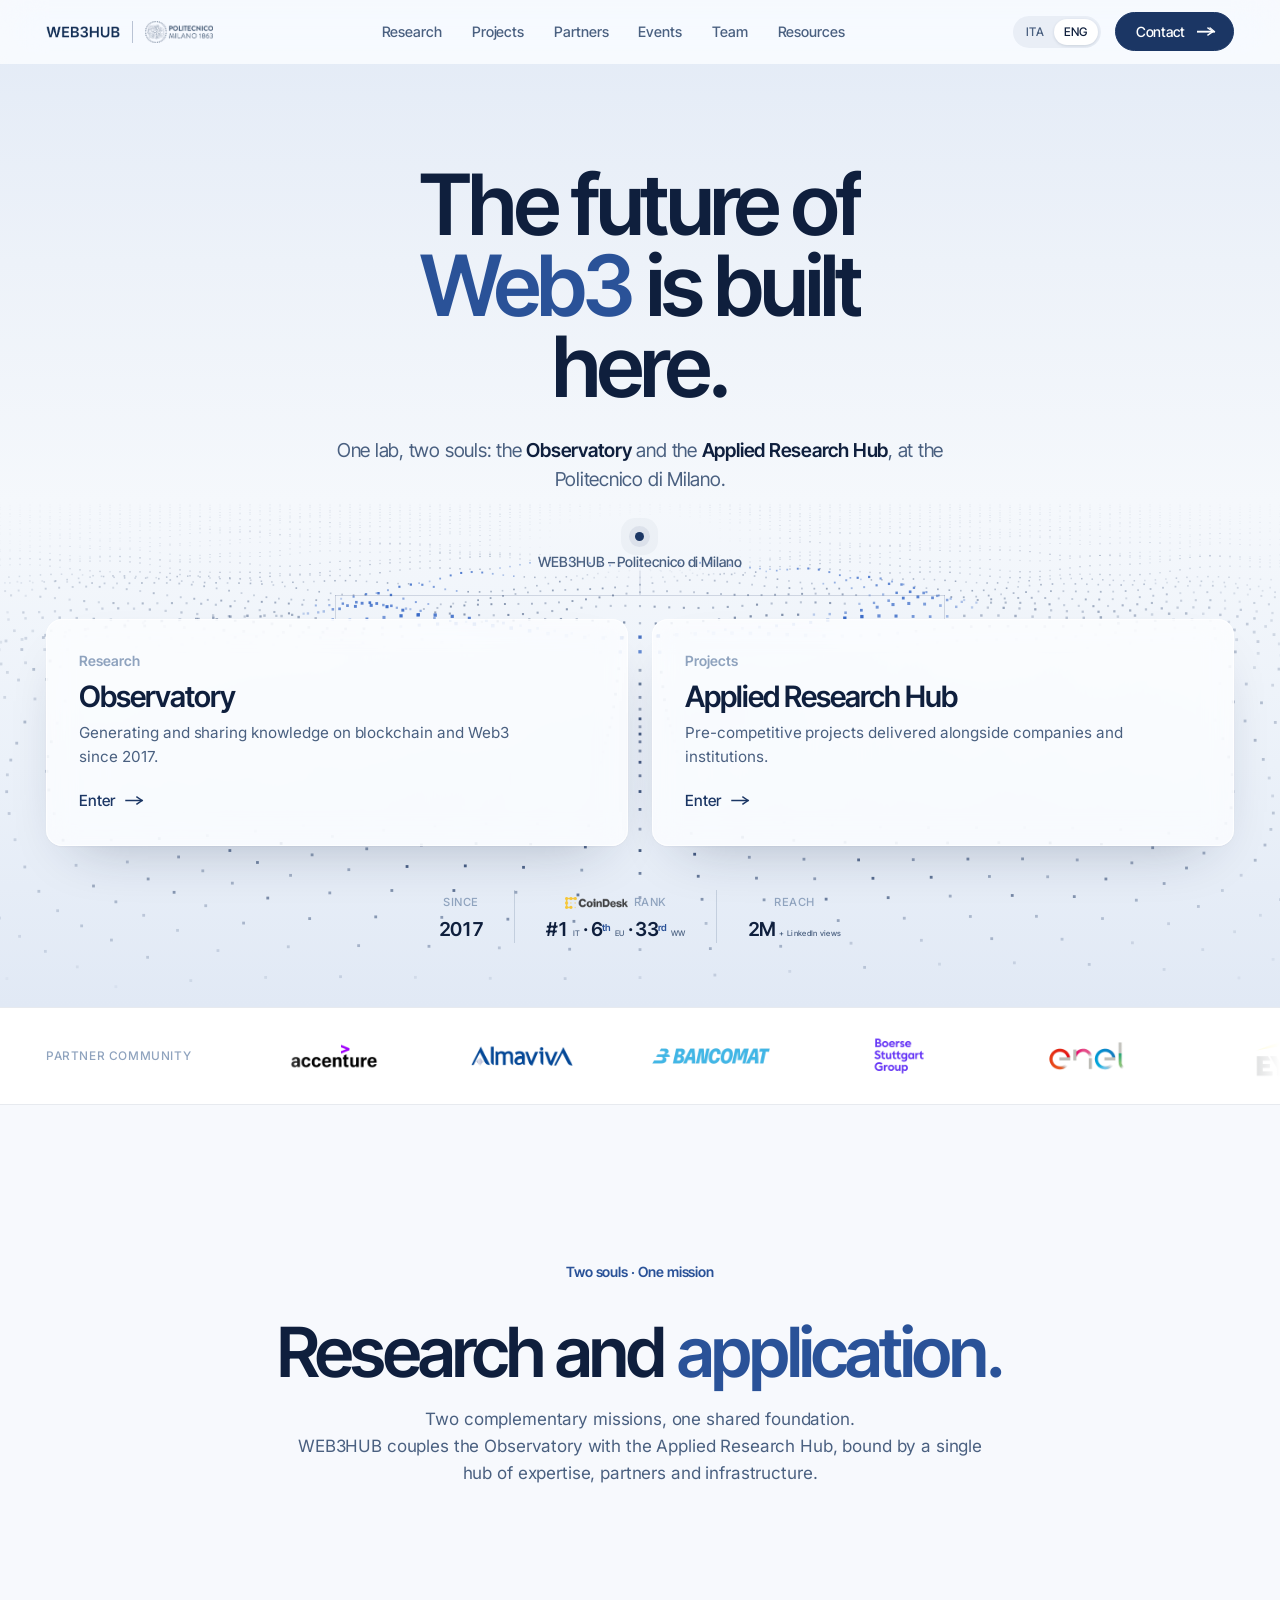
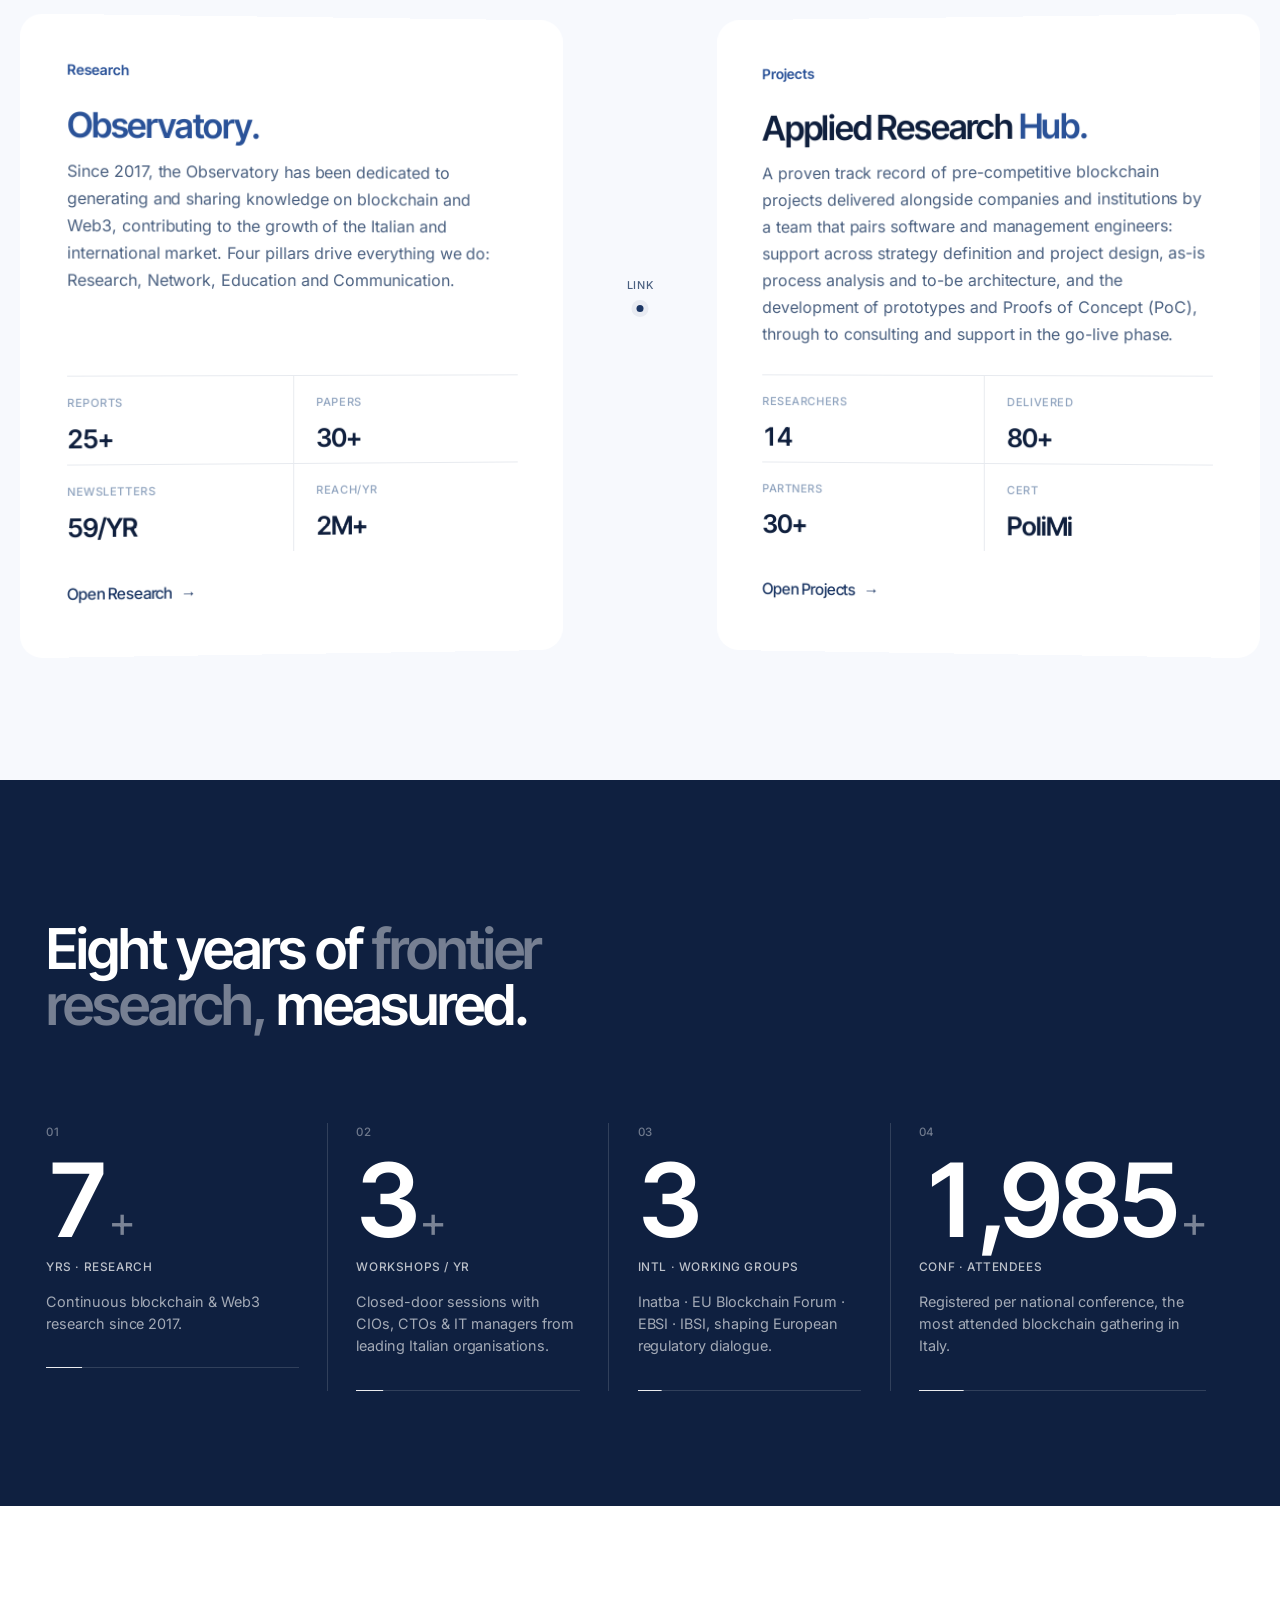
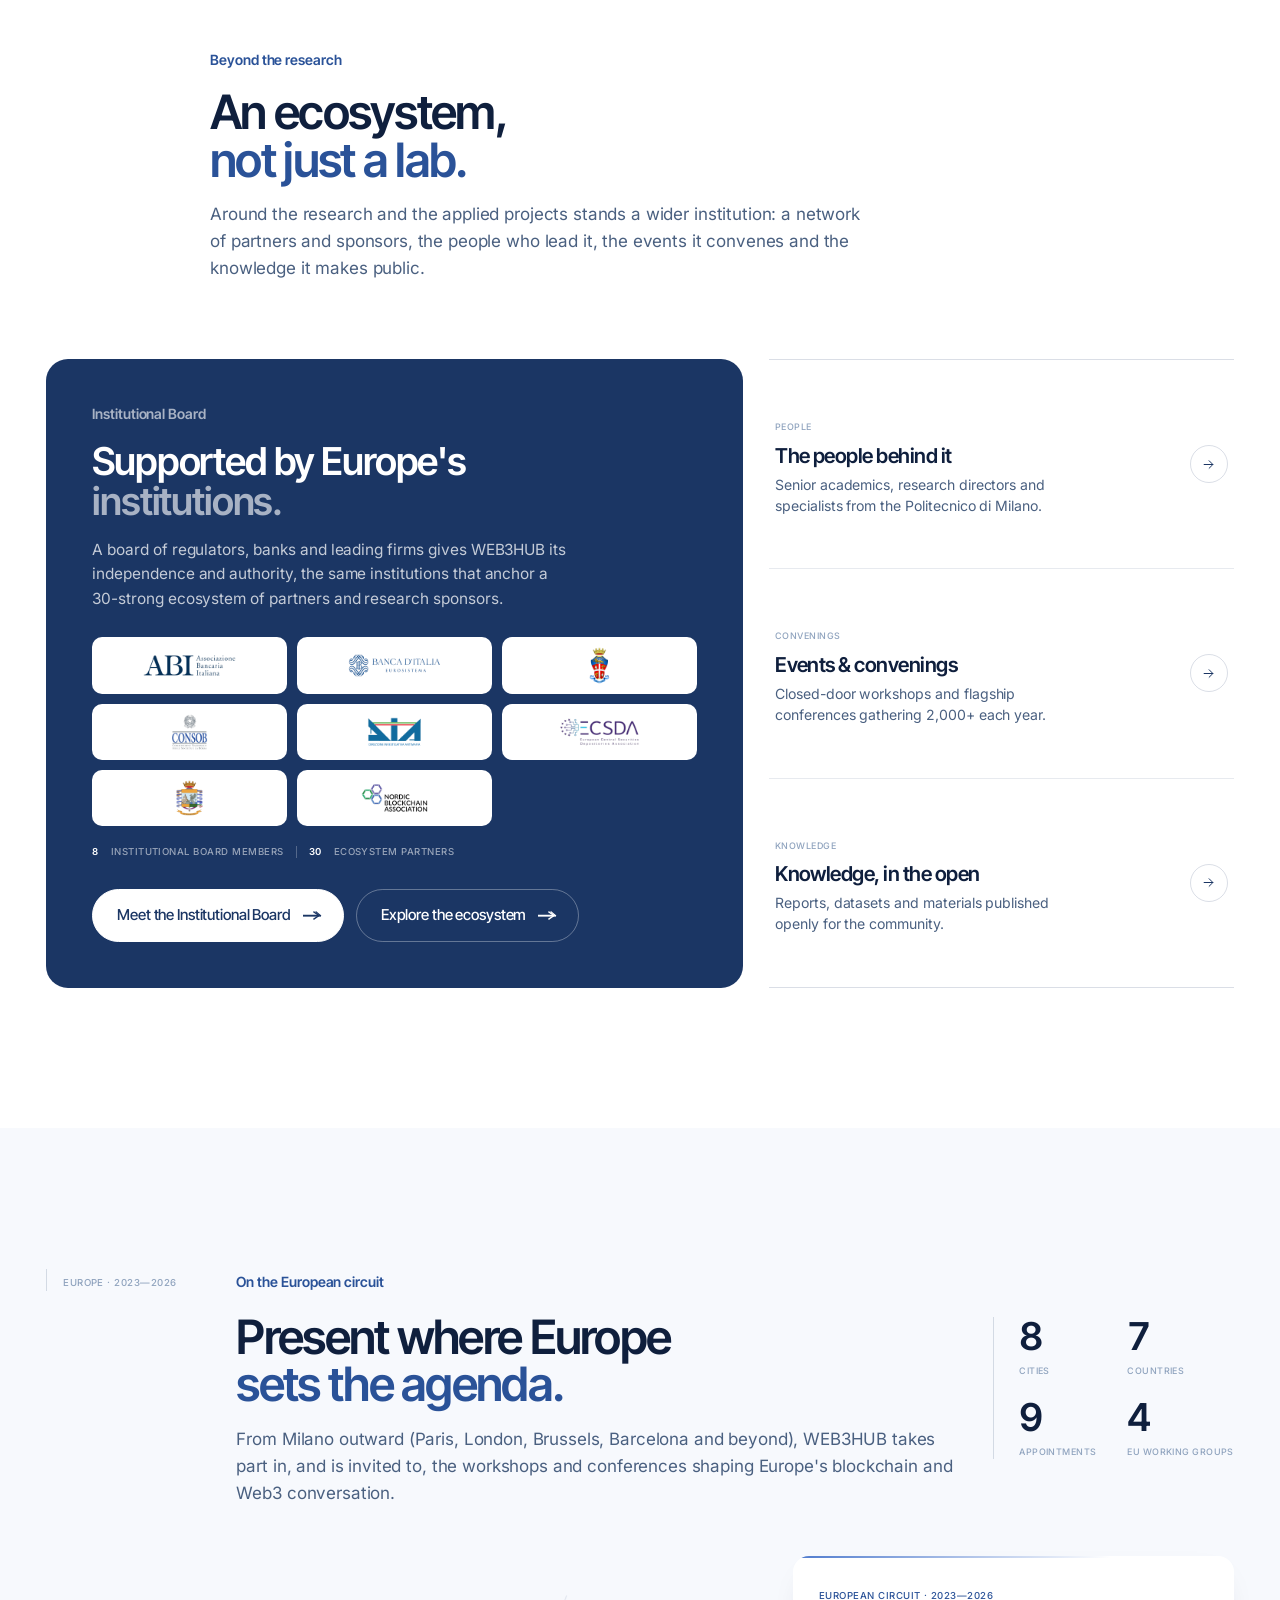
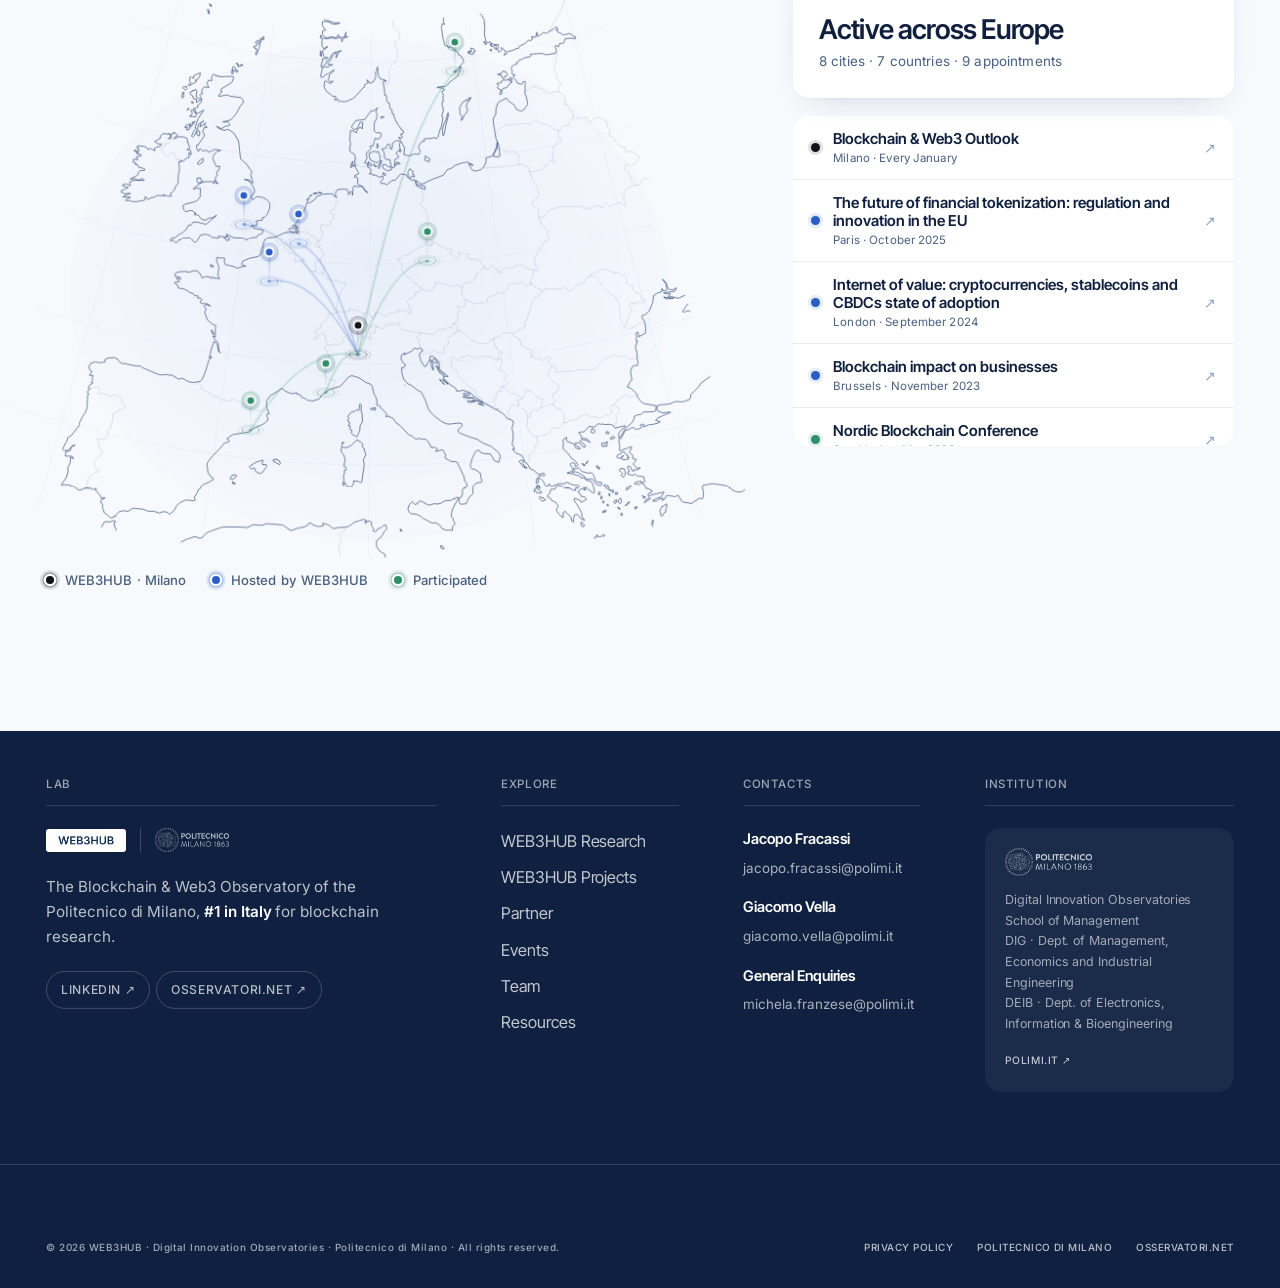
==== commit 6b35a378: "Feedback Ettore: nomi Observatory / Applied Research Hub, etichette senza numerazione, board europeo" ====
--- a/index.html
+++ b/index.html
@@ -3,10 +3,10 @@
 <head>
 <meta charset="UTF-8" />
 <meta name="viewport" content="width=device-width, initial-scale=1.0" />
-<title>WEB3HUB — Politecnico di Milano | Blockchain &amp; Web3 Research Lab</title>
-<meta name="description" content="WEB3HUB is the Blockchain & Web3 Research and Projects Lab of the Politecnico di Milano, #1 in Italy, #6 in Europe, #33 globally for blockchain research (CoinDesk 2022)." />
+<title>WEB3HUB — Politecnico di Milano | Observatory &amp; Applied Research Hub on Blockchain &amp; Web3</title>
+<meta name="description" content="WEB3HUB is the home of the Observatory and the Applied Research Hub on blockchain & Web3 at the Politecnico di Milano, #1 in Italy, #6 in Europe, #33 globally for blockchain research (CoinDesk 2022)." />
 <meta property="og:title" content="WEB3HUB — Politecnico di Milano" />
-<meta property="og:description" content="Blockchain & Web3 Research and Applied Projects Lab. Two Souls, One Mission." />
+<meta property="og:description" content="Home of the Observatory and the Applied Research Hub on blockchain & Web3 at the Politecnico di Milano. Two souls, one mission." />
 <meta property="og:type" content="website" />
 
 <link rel="preload" href="assets/fonts/inter-tight-latin-wght-normal.woff2" as="font" type="font/woff2" crossorigin />
@@ -127,12 +127,7 @@
    TYPE SYSTEM
 ════════════════════════════════════════════════════════════ */
 .mono{font-family:var(--mono);font-weight:500;letter-spacing:.04em}
-.tag{
-  display:inline-flex;align-items:center;gap:10px;
-  font-family:var(--mono);font-size:.66rem;font-weight:600;
-  letter-spacing:.18em;text-transform:uppercase;
-  color:var(--blue);
-}
+.tag{display:inline-flex;align-items:center;gap:10px;color:var(--blue)}
 /* minimal institutional kicker — no brackets, no bullet dots */
 .tag .dot,.tag .live{display:none}
 /* remove decorative status / bullet dots site-wide (green "live" pulses + blue dots) */
@@ -333,7 +328,6 @@
 #mobile-nav{display:none;position:fixed;inset:0;z-index:899;background:var(--bg);flex-direction:column;align-items:flex-start;justify-content:center;gap:8px;opacity:0;pointer-events:none;transition:opacity .35s var(--ease);padding:0 var(--gutter)}
 #mobile-nav.open{opacity:1;pointer-events:all}
 #mobile-nav a{font-family:var(--display);font-size:clamp(2rem,7vw,3.4rem);font-weight:600;color:var(--text);letter-spacing:-.02em;line-height:1.1;display:flex;align-items:baseline;gap:14px}
-#mobile-nav a .num{font-family:var(--mono);font-size:.5em;color:var(--blue-mid);font-weight:500}
 /* Close handled by the burger (which animates to an ✕ and stays above the overlay) */
 .mobile-close{display:none}
 
@@ -397,7 +391,7 @@
 .hero-bridge{width:100%;max-width:1200px;margin:clamp(22px,3.2vw,38px) auto 0;display:flex;flex-direction:column;align-items:center}
 .hb-hub{display:flex;flex-direction:column;align-items:center;gap:10px}
 .hb-hub-node{width:11px;height:11px;border-radius:50%;background:var(--blue);box-shadow:0 0 0 5px var(--glow-soft),0 0 18px var(--glow)}
-.hb-hub-lbl{font-family:var(--mono);font-size:.58rem;letter-spacing:.16em;text-transform:uppercase;color:var(--text-muted)}
+.hb-hub-lbl{color:var(--text-muted)}
 /* connector: centre stem → horizontal bar → two drops above the card centres (25%/75%) */
 .hb-fork{position:relative;width:100%;height:40px}
 .hb-fork::before{content:'';position:absolute;top:0;left:50%;width:1px;height:20px;background:var(--line-3);transform:translateX(-50%)}
@@ -409,7 +403,7 @@
 .hb-path{position:relative;display:flex;flex-direction:column;gap:9px;padding:clamp(24px,2.4vw,34px);text-align:left;background:var(--panel);border:1px solid var(--line-2);border-radius:var(--r-lg);box-shadow:var(--shadow-1);transition:border-color .35s var(--ease),box-shadow .35s var(--ease),transform .35s var(--ease)}
 .hb-path:hover{border-color:var(--blue);box-shadow:var(--shadow-2);transform:translateY(-3px)}
 .hb-path:focus-visible{outline:2px solid var(--blue);outline-offset:3px}
-.hb-k{font-family:var(--mono);font-size:.6rem;letter-spacing:.16em;text-transform:uppercase;color:var(--blue-mid)}
+.hb-k{color:var(--blue-mid)}
 .hb-name{font-family:var(--display);font-weight:600;font-size:clamp(1.3rem,2vw,1.7rem);letter-spacing:-.018em;line-height:1.05;color:var(--text)}
 .hb-desc{font-size:.9rem;line-height:1.55;color:var(--text-muted)}
 .hb-enter{margin-top:6px;display:inline-flex;align-items:center;gap:10px;font-family:var(--display);font-weight:600;font-size:.95rem;color:var(--blue)}
@@ -635,7 +629,6 @@
 .stats::after{content:'';position:absolute;width:800px;height:800px;border-radius:50%;top:-400px;left:50%;transform:translateX(-50%);background:radial-gradient(circle,rgba(58,107,200,.25),transparent 70%);pointer-events:none}
 .stats-head{padding:0 var(--gutter);margin-bottom:clamp(40px,5vw,64px);max-width:1600px;margin-left:auto;margin-right:auto;position:relative;z-index:2}
 .stats-head .tag{color:#fff}
-.stats-head .tag::before,.stats-head .tag::after{color:rgba(255,255,255,.5)}
 .stats-head .h-lg{color:#fff}
 .stats-head .h-lg .accent{color:#fff;background:none;-webkit-text-fill-color:#fff;opacity:.65}
 .stats-grid{position:relative;z-index:2;display:grid;grid-template-columns:repeat(4,1fr);gap:0;max-width:1600px;margin:0 auto;border-top:1px solid rgba(255,255,255,.14);border-bottom:1px solid rgba(255,255,255,.14)}
@@ -744,7 +737,7 @@
 .eco-cta .ecc-corner.bl{bottom:7px;left:7px;border-right:none;border-top:none}
 .eco-cta .ecc-corner.br{bottom:7px;right:7px;border-left:none;border-top:none}
 .eco-cta-main{position:relative;z-index:1}
-.eco-cta-tag{font-family:var(--mono);font-size:.62rem;font-weight:600;letter-spacing:.2em;text-transform:uppercase;color:var(--blue);display:flex;align-items:center;gap:10px;margin-bottom:18px}
+.eco-cta-tag{color:var(--blue);display:flex;align-items:center;gap:10px;margin-bottom:18px}
 .eco-cta-title{font-family:var(--display);font-weight:600;font-size:clamp(1.6rem,2.9vw,2.5rem);letter-spacing:-.02em;line-height:1.08;color:var(--text);margin-bottom:16px;max-width:19ch}
 .eco-cta-title .accent{background:var(--grad);-webkit-background-clip:text;background-clip:text;-webkit-text-fill-color:transparent;color:transparent}
 .eco-cta-body{font-size:.96rem;line-height:1.65;color:var(--text-muted);max-width:54ch;margin-bottom:26px}
@@ -782,8 +775,7 @@
 .proj-intro{display:grid;grid-template-columns:7fr 5fr;gap:clamp(32px,4vw,60px);align-items:end;margin-bottom:clamp(56px,7vw,88px)}
 .proj-intro-copy{position:relative;padding-left:clamp(24px,2.4vw,40px);display:flex;flex-direction:column;gap:14px}
 .proj-intro-copy::before{content:'';position:absolute;left:0;top:4px;bottom:5px;width:1px;background:linear-gradient(180deg,transparent,var(--line-3) 16%,var(--line-3) 84%,transparent)}
-.proj-intro-label{font-family:var(--mono);font-size:.62rem;font-weight:600;letter-spacing:.2em;text-transform:uppercase;color:var(--blue);display:flex;align-items:center;gap:9px}
-.proj-intro-label::before{content:'';width:16px;height:1px;background:var(--blue-mid);box-shadow:0 0 8px var(--glow)}
+.proj-intro-label{color:var(--blue);display:flex;align-items:center;gap:9px}
 .proj-intro-copy .lede{max-width:44ch}
 
 /* Why — terminal-style ordered list */
@@ -1181,7 +1173,7 @@
 /* logo board — titled vitrine of institutional marks */
 .ab-board{display:flex;flex-direction:column;gap:14px}
 .ab-board-cap{display:flex;justify-content:space-between;align-items:baseline;gap:16px;padding-bottom:13px;border-bottom:1px solid var(--line-2)}
-.ab-board-cap .abc-k{font-family:var(--mono);font-size:.62rem;font-weight:600;letter-spacing:.1em;text-transform:uppercase;color:var(--blue)}
+.ab-board-cap .abc-k{color:var(--blue)}
 .ab-board-cap .abc-v{font-family:var(--mono);font-size:.56rem;letter-spacing:.07em;text-transform:uppercase;color:var(--text-subtle);text-align:right}
 .ab-wall{display:grid;grid-template-columns:repeat(auto-fill,minmax(120px,1fr));grid-auto-rows:minmax(clamp(74px,6.6vw,98px),1fr);gap:10px;align-content:stretch;flex:1}
 .ab-cell{position:relative;display:flex;align-items:center;justify-content:center;height:100%;min-height:clamp(74px,6.6vw,98px);padding:16px;background:linear-gradient(158deg,#ffffff 0%,#edf3fc 100%);border:1px solid var(--line-2);border-radius:10px;box-shadow:inset 0 1px 0 rgba(255,255,255,.9),0 1px 2px rgba(15,31,61,.05);overflow:hidden;transition:transform .45s var(--ease),box-shadow .45s var(--ease),border-color .45s var(--ease)}
@@ -1229,7 +1221,7 @@
 .res-cat__head::before{content:'';position:absolute;top:-1px;left:0;width:clamp(48px,6vw,72px);height:2px;background:var(--acc);transform:scaleX(0);transform-origin:left;transition:transform .7s var(--ease) .08s}
 .res-cat__head.in::before{transform:scaleX(1)}
 .res-cat__lead{max-width:60ch}
-.res-cat__kicker{display:inline-flex;align-items:center;gap:10px;font-family:var(--mono);font-size:.62rem;font-weight:600;letter-spacing:.16em;text-transform:uppercase;color:var(--acc);margin-bottom:14px}
+.res-cat__kicker{display:inline-flex;align-items:center;gap:10px;color:var(--acc);margin-bottom:14px}
 .res-cat__desc{margin-top:12px;font-size:.96rem;line-height:1.6;color:var(--text-muted)}
 .res-cat__aside{display:flex;flex-direction:column;align-items:flex-end;gap:16px}
 .res-cat__count{font-family:var(--mono);font-size:.6rem;letter-spacing:.12em;color:var(--text-subtle);text-transform:uppercase;white-space:nowrap;text-align:right;line-height:1.3}
@@ -1343,7 +1335,7 @@
 .res-news .nb-bl{bottom:14px;left:14px;border-right:none;border-top:none}
 .res-news .nb-br{bottom:14px;right:14px;border-left:none;border-top:none}
 .res-news__body{position:relative;z-index:1}
-.res-news__tag{display:inline-flex;align-items:center;gap:8px;font-family:var(--mono);font-size:.62rem;font-weight:600;letter-spacing:.16em;text-transform:uppercase;color:#fff}
+.res-news__tag{display:inline-flex;align-items:center;gap:8px;color:#fff}
 .res-news__tag .pulse{width:7px;height:7px;border-radius:50%;background:var(--signal);box-shadow:0 0 0 0 rgba(16,185,129,.6);animation:livepulse 1.6s ease-in-out infinite}
 .res-news h3{font-family:var(--display);font-weight:600;font-size:clamp(1.9rem,3.4vw,2.9rem);letter-spacing:-.026em;line-height:1.02;color:#fff;margin:16px 0 16px}
 .res-news h3 .accent{background:linear-gradient(135deg,#fff,#a8c2e8);-webkit-background-clip:text;background-clip:text;-webkit-text-fill-color:transparent;color:transparent}
@@ -1493,7 +1485,7 @@
 .contact-info::after{top:7px;right:7px;border-left:none;border-bottom:none}
 .contact-info .cic-bl{bottom:7px;left:7px;border-right:none;border-top:none}
 .contact-info .cic-br{bottom:7px;right:7px;border-left:none;border-top:none}
-.contact-info-head{padding:14px 18px;border-bottom:1px solid var(--line-2);font-family:var(--mono);font-size:.6rem;letter-spacing:.16em;text-transform:uppercase;color:var(--blue);font-weight:600;display:flex;justify-content:space-between;align-items:center}
+.contact-info-head{padding:14px 18px;border-bottom:1px solid var(--line-2);color:var(--blue);display:flex;justify-content:space-between;align-items:center}
 .contact-info-head .live{width:6px;height:6px;border-radius:50%;background:var(--signal);animation:livepulse 1.6s ease-in-out infinite}
 .contact-member{display:grid;grid-template-columns:48px 1fr;gap:14px;padding:18px;border-bottom:1px solid var(--line);align-items:start}
 .contact-member:last-of-type{border-bottom:none}
@@ -1673,7 +1665,7 @@
 .xpl-feature:hover::before{transform:translate(-30px,30px) scale(1.08)}
 .xpl-feature::after{content:'';position:absolute;inset:0;background-image:linear-gradient(rgba(255,255,255,.05) 1px,transparent 1px),linear-gradient(90deg,rgba(255,255,255,.05) 1px,transparent 1px);background-size:30px 30px;pointer-events:none;opacity:.55}
 .xpl-feature > *{position:relative;z-index:1}
-.xpl-feat-label{font-family:var(--mono);font-size:.64rem;font-weight:600;letter-spacing:.18em;text-transform:uppercase;color:rgba(255,255,255,.62);display:flex;align-items:center;gap:10px}
+.xpl-feat-label{color:rgba(255,255,255,.62);display:flex;align-items:center;gap:10px}
 .xpl-feat-label .dot{width:6px;height:6px;border-radius:50%;background:var(--signal);box-shadow:0 0 6px var(--signal-soft);animation:livepulse 1.6s ease-in-out infinite}
 .xpl-feat-h{font-family:var(--display);font-weight:600;font-size:clamp(1.8rem,2.7vw,2.5rem);letter-spacing:-.024em;line-height:1.05;margin-top:18px;max-width:16ch}
 .xpl-feat-h .accent{background:linear-gradient(135deg,#fff,#a8c2e8);-webkit-background-clip:text;background-clip:text;-webkit-text-fill-color:transparent;color:transparent}
@@ -1695,13 +1687,11 @@
 .xpl-dir::before,.xpl-dir::after{content:'';position:absolute;width:var(--tick);height:var(--tick);border:var(--tick-w) solid var(--tick-color);pointer-events:none;z-index:2}
 .xpl-dir::before{top:7px;right:7px;border-left:none;border-bottom:none}
 .xpl-dir::after{bottom:7px;left:7px;border-right:none;border-top:none}
-.xpl-dir-row{flex:1;position:relative;display:grid;grid-template-columns:auto 1fr auto;align-items:center;gap:clamp(14px,1.4vw,22px);padding:clamp(18px,1.9vw,28px) clamp(20px,1.8vw,26px);text-decoration:none;color:inherit;border-top:1px solid var(--line);overflow:hidden;transition:background .35s var(--ease)}
+.xpl-dir-row{flex:1;position:relative;display:grid;grid-template-columns:1fr auto;align-items:center;gap:clamp(14px,1.4vw,22px);padding:clamp(18px,1.9vw,28px) clamp(20px,1.8vw,26px);text-decoration:none;color:inherit;border-top:1px solid var(--line);overflow:hidden;transition:background .35s var(--ease)}
 .xpl-dir-row:first-child{border-top:none}
 .xpl-dir-row::before{content:'';position:absolute;left:0;top:0;bottom:0;width:3px;background:var(--blue-mid);transform:scaleY(0);transform-origin:top;transition:transform .4s var(--ease)}
 .xpl-dir-row:hover{background:var(--surface)}
 .xpl-dir-row:hover::before{transform:scaleY(1)}
-.xpl-dir-num{font-family:var(--display);font-weight:600;font-size:clamp(1.7rem,2.3vw,2.3rem);line-height:1;letter-spacing:-.02em;color:transparent;-webkit-text-stroke:1.2px var(--line-3);transition:-webkit-text-stroke .35s var(--ease),color .35s var(--ease)}
-.xpl-dir-row:hover .xpl-dir-num{color:var(--blue);-webkit-text-stroke:1.2px var(--blue)}
 .xpl-dir-body{min-width:0}
 .xpl-dir-k{font-family:var(--mono);font-size:.56rem;letter-spacing:.16em;text-transform:uppercase;color:var(--text-subtle);font-weight:600}
 .xpl-dir-h{font-family:var(--display);font-weight:600;font-size:clamp(1.05rem,1.3vw,1.22rem);letter-spacing:-.02em;color:var(--text);line-height:1.18;margin-top:6px}
@@ -1731,7 +1721,7 @@
 .euro-head .meta{display:flex;flex-direction:column;gap:7px;padding-left:16px;border-left:1px solid var(--blue);padding-top:6px;min-width:152px}
 .euro-head .meta .ord{font-family:var(--mono);font-size:.64rem;letter-spacing:.2em;color:var(--blue);font-weight:600;text-transform:uppercase}
 .euro-head .meta .hash{font-family:var(--mono);font-size:.6rem;letter-spacing:.06em;color:var(--text-subtle)}
-.euro-tag{display:inline-flex;align-items:center;gap:10px;font-family:var(--mono);font-size:.64rem;font-weight:600;letter-spacing:.2em;text-transform:uppercase;color:var(--blue-mid)}
+.euro-tag{display:inline-flex;align-items:center;gap:10px;color:var(--blue-mid)}
 .euro-tag .dot{width:6px;height:6px;border-radius:50%;background:var(--blue-mid);box-shadow:0 0 10px var(--glow)}
 .euro-h{font-family:var(--display);font-weight:600;font-size:clamp(2rem,3.7vw,3.05rem);letter-spacing:-.026em;line-height:1.02;margin-top:18px;color:var(--blue)}
 .euro-h .accent{color:var(--blue-mid)}
@@ -1843,7 +1833,7 @@
 .bmo-copy .meta{display:flex;align-items:center;gap:14px;padding-left:16px;border-left:1px solid var(--blue);margin-bottom:24px}
 .bmo-copy .meta .ord{font-family:var(--mono);font-size:.64rem;letter-spacing:.2em;color:var(--blue);font-weight:600;text-transform:uppercase}
 .bmo-copy .meta .hash{font-family:var(--mono);font-size:.6rem;letter-spacing:.06em;color:var(--text-subtle)}
-.bmo-tag{display:inline-flex;align-items:center;font-family:var(--mono);font-size:.64rem;font-weight:600;letter-spacing:.2em;text-transform:uppercase;color:var(--blue-mid)}
+.bmo-tag{display:inline-flex;align-items:center;color:var(--blue-mid)}
 .bmo-h{font-family:var(--display);font-weight:600;font-size:clamp(1.9rem,3.2vw,2.7rem);letter-spacing:-.026em;line-height:1.04;margin-top:16px;color:var(--blue)}
 .bmo-h .accent{color:var(--blue-mid)}
 .bmo-lede{font-family:var(--body);font-size:clamp(1rem,1.15vw,1.12rem);line-height:1.66;color:var(--text-muted);max-width:50ch;margin-top:16px}
@@ -1916,12 +1906,12 @@
 
 <div id="mobile-nav" role="dialog" aria-modal="true" aria-label="Mobile navigation">
   <button class="mobile-close" id="mobileClose" aria-label="Close navigation">CLOSE ✕</button>
-  <a href="#research" class="mobile-link"><span class="num">01</span>Research</a>
-  <a href="#projects" class="mobile-link"><span class="num">02</span>Projects</a>
-  <a href="#partner" class="mobile-link"><span class="num">03</span>Partners</a>
-  <a href="#events" class="mobile-link"><span class="num">04</span>Events</a>
-  <a href="#team" class="mobile-link"><span class="num">05</span>Team</a>
-  <a href="#resources" class="mobile-link"><span class="num">06</span>Resources</a>
+  <a href="#research" class="mobile-link">Research</a>
+  <a href="#projects" class="mobile-link">Projects</a>
+  <a href="#partner" class="mobile-link">Partners</a>
+  <a href="#events" class="mobile-link">Events</a>
+  <a href="#team" class="mobile-link">Team</a>
+  <a href="#resources" class="mobile-link">Resources</a>
   <button class="btn btn--solid" onclick="openContact();closeMobile()" style="margin-top:24px">Contact Us <span class="arrow"><svg viewBox="0 0 18 9"><line x1="0" y1="4.5" x2="16" y2="4.5"/><polyline points="11,1 16,4.5 11,8"/></svg></span></button>
 </div>
 
@@ -1938,15 +1928,15 @@
     <div class="contact-body">
       <div class="contact-grid">
         <div class="contact-left">
-          <span class="tag"><span class="dot"></span> 00 · CONTACT</span>
+          <span class="tag"><span class="dot"></span>Contact</span>
           <h1 class="h-xl" id="contact-title">Let's start a<br/><span class="accent">conversation.</span></h1>
           <p class="lede">Whether you are a company exploring blockchain opportunities, a researcher interested in collaboration, or an institution looking for independent analysis, we would love to hear from you.</p>
 
           <div class="contact-info">
             
             <div class="contact-info-head">
-              <span>Direct Contacts</span>
-              <span>MILANO</span>
+              <span>Direct contacts</span>
+              <span>Milano</span>
             </div>
             <div class="contact-member">
               <div class="contact-avatar">JF</div>
@@ -2043,26 +2033,26 @@
     </h1>
 
     <p class="hero-sub fade-up delay-2">
-      One lab, two souls: a <b>research observatory</b> and an <b>applied projects lab</b>, at the Politecnico di Milano.
+      One lab, two souls: the <b>Observatory</b> and the <b>Applied Research Hub</b>, at the Politecnico di Milano.
     </p>
 
     <!-- HERO BRIDGE — two souls diverging from one foundation (feedback L1/L2) -->
     <div class="hero-bridge fade-up delay-3">
       <div class="hb-hub" aria-hidden="true">
         <span class="hb-hub-node"></span>
-        <span class="hb-hub-lbl">Politecnico di Milano</span>
+        <span class="hb-hub-lbl">WEB3HUB – Politecnico di Milano</span>
       </div>
       <div class="hb-fork" aria-hidden="true"><span class="hb-bar"></span></div>
       <div class="hb-paths">
         <a href="#research" class="hb-path">
-          <span class="hb-k">01 · Research</span>
-          <span class="hb-name">The Observatory</span>
+          <span class="hb-k">Research</span>
+          <span class="hb-name">Observatory</span>
           <span class="hb-desc">Generating and sharing knowledge on blockchain and Web3 since 2017.</span>
           <span class="hb-enter">Enter <span class="hb-arrow"><svg viewBox="0 0 18 9"><line x1="0" y1="4.5" x2="16" y2="4.5"/><polyline points="11,1 16,4.5 11,8"/></svg></span></span>
         </a>
         <a href="#projects" class="hb-path">
-          <span class="hb-k">02 · Projects</span>
-          <span class="hb-name">The Applied Lab</span>
+          <span class="hb-k">Projects</span>
+          <span class="hb-name">Applied Research Hub</span>
           <span class="hb-desc">Pre-competitive projects delivered alongside companies and institutions.</span>
           <span class="hb-enter">Enter <span class="hb-arrow"><svg viewBox="0 0 18 9"><line x1="0" y1="4.5" x2="16" y2="4.5"/><polyline points="11,1 16,4.5 11,8"/></svg></span></span>
         </a>
@@ -2168,20 +2158,20 @@
 <section id="identity" aria-labelledby="identity-heading">
   <div class="wrap">
     <div class="identity-head fade-up">
-      <span class="tag"><span class="dot"></span>TWO SOULS · ONE MISSION</span>
+      <span class="tag"><span class="dot"></span>Two souls · One mission</span>
       <h2 class="h-xl" id="identity-heading" style="margin-top:20px">Research and <span class="accent">application.</span></h2>
-      <p class="lede lede-identity" style="margin:20px auto 0">Two complementary missions, one shared foundation. <br class="d-br"/>WEB3HUB couples a research observatory with an applied lab, bound by a single <br class="d-br"/>hub of expertise, partners and infrastructure.</p>
+      <p class="lede lede-identity" style="margin:20px auto 0">Two complementary missions, one shared foundation. <br class="d-br"/>WEB3HUB couples the Observatory with the Applied Research Hub, bound by a single <br class="d-br"/>hub of expertise, partners and infrastructure.</p>
     </div>
 
     <div class="identity-link">
       <article class="soul-panel fade-up">
         <div class="soul-head">
           <div class="soul-id">
-            <span class="tag"><span class="dot"></span> 01 · RESEARCH</span>
+            <span class="tag"><span class="dot"></span>Research</span>
           </div>
         </div>
         <div>
-          <h3 class="soul-name">The Blockchain &amp; Web3<br/><span class="accent">Observatory.</span></h3>
+          <h3 class="soul-name"><span class="accent">Observatory.</span></h3>
           <p class="soul-desc" style="margin-top:14px">Since 2017, the Observatory has been dedicated to generating and sharing knowledge on blockchain and Web3, contributing to the growth of the Italian and international market. Four pillars drive everything we do: Research, Network, Education and Communication.</p>
         </div>
         <div class="soul-meta">
@@ -2200,11 +2190,11 @@
       <article class="soul-panel fade-up delay-2">
         <div class="soul-head">
           <div class="soul-id">
-            <span class="tag"><span class="dot"></span> 02 · PROJECTS</span>
+            <span class="tag"><span class="dot"></span>Projects</span>
           </div>
         </div>
         <div>
-          <h3 class="soul-name">The Applied<br/><span class="accent">Research Lab.</span></h3>
+          <h3 class="soul-name">Applied Research <span class="accent">Hub.</span></h3>
           <p class="soul-desc" style="margin-top:14px">A proven track record of pre-competitive blockchain projects delivered alongside companies and institutions by a team that pairs software and management engineers: support across strategy definition and project design, as-is process analysis and to-be architecture, and the development of prototypes and Proofs of Concept (PoC), through to consulting and support in the go-live phase.</p>
         </div>
         <div class="soul-meta">
@@ -2262,7 +2252,7 @@
     <div class="sec-head fade-up">
       <div class="sec-head__meta" aria-hidden="true"></div>
       <div>
-        <span class="tag"><span class="dot"></span>BEYOND THE RESEARCH</span>
+        <span class="tag"><span class="dot"></span>Beyond the research</span>
         <h2 class="h-lg" id="explore-title" style="margin-top:16px">An ecosystem,<br/><span class="accent">not just a lab.</span></h2>
         <p class="lede" style="margin-top:18px">Around the research and the applied projects stands a wider institution: a network of partners and sponsors, the people who lead it, the events it convenes and the knowledge it makes public.</p>
       </div>
@@ -2272,8 +2262,8 @@
 
       <!-- LEFT · ADVISORY BOARD — authority wall -->
       <div class="xpl-feature">
-        <span class="xpl-feat-label"><span class="dot"></span>INSTITUTIONAL BOARD</span>
-        <h3 class="xpl-feat-h">Steered by Italy's<br/><span class="accent">institutions.</span></h3>
+        <span class="xpl-feat-label"><span class="dot"></span>Institutional Board</span>
+        <h3 class="xpl-feat-h">Supported by Europe's<br/><span class="accent">institutions.</span></h3>
         <p class="xpl-feat-desc">A board of regulators, banks and leading firms gives WEB3HUB its independence and authority, the same institutions that anchor a 30-strong ecosystem of partners and research sponsors.</p>
 
         <div class="xpl-board" role="list" aria-label="Institutional Board members">
@@ -2298,7 +2288,6 @@
       <!-- RIGHT · EDITORIAL DIRECTORY -->
       <div class="xpl-dir">
         <a class="xpl-dir-row" href="#team">
-          <span class="xpl-dir-num">02</span>
           <span class="xpl-dir-body">
             <span class="xpl-dir-k">People</span>
             <h3 class="xpl-dir-h">The people behind it</h3>
@@ -2307,7 +2296,6 @@
           <span class="xpl-dir-arr"><svg viewBox="0 0 24 24"><line x1="5" y1="12" x2="19" y2="12"/><polyline points="13 6 19 12 13 18"/></svg></span>
         </a>
         <a class="xpl-dir-row" href="#events">
-          <span class="xpl-dir-num">03</span>
           <span class="xpl-dir-body">
             <span class="xpl-dir-k">Convenings</span>
             <h3 class="xpl-dir-h">Events &amp; convenings</h3>
@@ -2316,7 +2304,6 @@
           <span class="xpl-dir-arr"><svg viewBox="0 0 24 24"><line x1="5" y1="12" x2="19" y2="12"/><polyline points="13 6 19 12 13 18"/></svg></span>
         </a>
         <a class="xpl-dir-row" href="#resources">
-          <span class="xpl-dir-num">04</span>
           <span class="xpl-dir-body">
             <span class="xpl-dir-k">Knowledge</span>
             <h3 class="xpl-dir-h">Knowledge, in the open</h3>
@@ -2384,15 +2371,15 @@
   <div class="wrap">
     <div class="research-intro">
       <div>
-        <span class="tag fade-up"><span class="dot"></span> 01 · RESEARCH</span>
-        <h2 class="h-xl fade-up delay-1" id="research-title" style="margin-top:20px">The Blockchain &amp;<br/><span class="accent">Web3 Observatory.</span></h2>
+        <span class="tag fade-up"><span class="dot"></span>Research</span>
+        <h2 class="h-xl fade-up delay-1" id="research-title" style="margin-top:20px"><span class="accent">Observatory.</span></h2>
       </div>
       <p class="lede fade-up delay-2">Since its founding in 2017, the Observatory has been generating frontier knowledge on blockchain and Web3, shaping the Italian and international market through <b style="color:var(--blue)">four foundational pillars</b>.</p>
     </div>
 
     <!-- PILLARS -->
     <div class="logos-tier-head fade-up" style="margin-bottom:24px">
-      <span class="tag"><span class="dot"></span>FOUR PILLARS</span>
+      <span class="tag"><span class="dot"></span>Four pillars</span>
       <span class="rule"></span>
       <span class="count">SINCE 2017</span>
     </div>
@@ -2447,7 +2434,7 @@
     <!-- ACTIVITIES -->
     <div class="activity-block">
       <div class="a-head fade-up">
-        <span class="tag"><span class="dot"></span>OBSERVATORY · ACTIVITY</span>
+        <span class="tag"><span class="dot"></span>Observatory · Activity</span>
         <span class="body-sm">Measurable presence in Italy and internationally, shaping the blockchain ecosystem.</span>
       </div>
       <div class="activity-grid fade-up">
@@ -2517,7 +2504,7 @@
   <div class="wrap">
     <div class="proj-intro">
       <div>
-        <span class="tag fade-up"><span class="dot"></span> 02 · PROJECTS</span>
+        <span class="tag fade-up"><span class="dot"></span>Projects</span>
         <h2 class="h-xl fade-up delay-1" id="projects-title" style="margin-top:20px">Applied research.<br/><span class="accent">Real impact.</span></h2>
       </div>
       <div class="proj-intro-copy fade-up delay-2">
@@ -2529,7 +2516,7 @@
     <!-- WHY -->
     <div class="why-block">
       <div class="why-head fade-up">
-        <span class="tag"><span class="dot"></span>WHY WEB3HUB</span>
+        <span class="tag"><span class="dot"></span>Why WEB3HUB</span>
         <span class="body-sm">Three fundamental reasons.</span>
       </div>
       <div class="why-rack fade-up">
@@ -2558,7 +2545,7 @@
     <!-- SERVICES -->
     <div class="services-block">
       <div class="services-head fade-up">
-        <span class="tag"><span class="dot"></span>SERVICES</span>
+        <span class="tag"><span class="dot"></span>Services</span>
         <span class="body-sm">Four lines of work, from analysis to certified prototype.</span>
       </div>
       <div class="spec-sheet fade-up">
@@ -2601,7 +2588,7 @@
     <!-- CASES -->
     <div class="cases-block">
       <div class="cases-head fade-up">
-        <span class="tag"><span class="dot"></span>CASE STUDIES</span>
+        <span class="tag"><span class="dot"></span>Case studies</span>
         <span class="body-sm">Real projects delivered in collaboration with leading organisations.</span>
       </div>
       <div class="cases-grid fade-up">
@@ -2674,7 +2661,7 @@
   <div class="wrap">
     <div class="partner-intro">
       <div>
-        <span class="tag fade-up"><span class="dot"></span> 03 · PARTNER</span>
+        <span class="tag fade-up"><span class="dot"></span>Partners</span>
         <h2 class="h-xl fade-up delay-1" id="partner-title" style="margin-top:20px">Why partner<br/>with <span class="accent">WEB3HUB?</span></h2>
       </div>
       <p class="lede fade-up delay-2">Joining WEB3HUB means becoming part of Italy's most authoritative blockchain research ecosystem, backed by the credibility of the Politecnico di Milano, which ranks <b style="color:var(--blue)">#1 in Italy, #6 in Europe and #33 globally</b> for blockchain research according to CoinDesk.</p>
@@ -2685,7 +2672,7 @@
       <div class="wrap eco-wrap">
       <div class="eco-bar fade-up">
         <div class="eco-bar-lead">
-          <span class="tag"><span class="dot"></span>THE ECOSYSTEM</span>
+          <span class="tag"><span class="dot"></span>The ecosystem</span>
           <h2 class="eco-title">A network of <span class="accent">30 leading</span><br/>organisations &amp; institutions.</h2>
           <p class="eco-sub">The companies, sponsors and institutions that fund the research, sit at the table and put it to work.</p>
         </div>
@@ -2790,7 +2777,7 @@
 
       <div>
         <div class="values-head fade-up">
-          <span class="tag"><span class="dot"></span>MEMBERSHIP · TIERS</span>
+          <span class="tag"><span class="dot"></span>Membership · Tiers</span>
         </div>
         <div class="tier-stack fade-up">
           <div class="tier tier--featured">
@@ -2860,7 +2847,7 @@
   <div class="wrap">
     <div class="events-intro">
       <div>
-        <span class="tag fade-up"><span class="dot"></span> 04 · EVENTS</span>
+        <span class="tag fade-up"><span class="dot"></span>Events</span>
         <h2 class="h-xl fade-up delay-1" id="events-title" style="margin-top:20px">Events<br/><span class="accent">&amp; activities.</span></h2>
       </div>
       <p class="lede fade-up delay-2">Every year the Observatory runs a structured cycle of events, from intimate closed-door workshops to major national and international conferences, giving partners and sponsors privileged access to research findings and peer networks.</p>
@@ -2898,7 +2885,7 @@
     </div>
 
     <div class="chain-head fade-up">
-      <span class="tag"><span class="dot"></span>ANNUAL CALENDAR · 2026/27</span>
+      <span class="tag"><span class="dot"></span>Annual calendar · 2026/27</span>
       <span class="body-sm">A structured calendar of the year's research events, from closed-door workshops to flagship conferences.</span>
     </div>
 
@@ -3063,7 +3050,7 @@
   <div class="wrap">
     <div class="team-intro">
       <div>
-        <span class="tag fade-up"><span class="dot"></span> 05 · TEAM</span>
+        <span class="tag fade-up"><span class="dot"></span>Team</span>
         <h2 class="h-xl fade-up delay-1" id="team-title" style="margin-top:20px">Our<br/><span class="accent">research team.</span></h2>
       </div>
       <p class="lede fade-up delay-2">WEB3HUB brings together senior academics, research directors and domain specialists from the Politecnico di Milano, combining scientific rigour with applied expertise in blockchain, Web3 and digital finance.</p>
@@ -3071,7 +3058,7 @@
 
     <div class="team-block fade-up">
       <div class="team-block-head">
-        <span class="tag"><span class="dot"></span>SCIENTIFIC DIRECTION</span>
+        <span class="tag"><span class="dot"></span>Scientific direction</span>
         <span class="rule"></span>
         <span class="count">2 MEMBERS</span>
       </div>
@@ -3110,7 +3097,7 @@
 
     <div class="team-block fade-up" data-filterable>
       <div class="team-block-head">
-        <span class="tag"><span class="dot"></span>DIRECTORS</span>
+        <span class="tag"><span class="dot"></span>Directors</span>
         <span class="rule"></span>
         <span class="count">5 MEMBERS</span>
       </div>
@@ -3161,7 +3148,7 @@
 
     <div class="team-block fade-up" data-filterable>
       <div class="team-block-head">
-        <span class="tag"><span class="dot"></span>RESEARCHERS &amp; ANALYSTS</span>
+        <span class="tag"><span class="dot"></span>Researchers &amp; analysts</span>
         <span class="rule"></span>
         <span class="count">7 MEMBERS</span>
       </div>
@@ -3214,7 +3201,7 @@
 
     <div class="team-block fade-up" data-filterable>
       <div class="team-block-head">
-        <span class="tag"><span class="dot"></span>ADVISORS INVOLVED IN OUR PROJECTS</span>
+        <span class="tag"><span class="dot"></span>Advisors involved in our projects</span>
         <span class="rule"></span>
         <span class="count">2 MEMBERS</span>
       </div>
@@ -3310,10 +3297,10 @@
   <div class="wrap">
     <div class="resources-intro">
       <div>
-        <span class="tag fade-up"><span class="dot"></span> 06 · RESOURCES</span>
+        <span class="tag fade-up"><span class="dot"></span>Resources</span>
         <h2 class="h-xl fade-up delay-1" id="resources-title" style="margin-top:20px">Research, analysis<br/><span class="accent">&amp; publications.</span></h2>
       </div>
-      <p class="lede fade-up delay-2">Explore <b style="color:var(--blue)">articles, reports, newsletters and academic publications</b> from the Blockchain &amp; Web3 Observatory research ecosystem and the WEB3HUB at the Politecnico di Milano: the knowledge shaping the blockchain and Web3 debate.</p>
+      <p class="lede fade-up delay-2">Explore <b style="color:var(--blue)">articles, reports, newsletters and academic publications</b> from the Observatory research ecosystem and the WEB3HUB at the Politecnico di Milano: the knowledge shaping the blockchain and Web3 debate.</p>
     </div>
 
     <!-- ── STICKY CATEGORY NAVIGATION ── client-side filter + anchor jump -->
@@ -3359,7 +3346,7 @@
         <div class="res-cat__lead">
           <span class="res-cat__kicker">Reports</span>
           <h3 class="h-lg" id="cat-reports-title">Research &amp; data</h3>
-          <p class="res-cat__desc">Structured, in-depth research outputs (thematic reports and raw datasets) produced by Blockchain &amp; Web3 Observatory researchers for partners and sponsors.</p>
+          <p class="res-cat__desc">Structured, in-depth research outputs (thematic reports and raw datasets) produced by Observatory researchers for partners and sponsors.</p>
         </div>
         <div class="res-cat__aside">
           <p class="res-cat__count"><b data-count="reports">0</b>resources</p>
@@ -3385,7 +3372,7 @@
         <div class="res-cat__lead">
           <span class="res-cat__kicker">Newsletters</span>
           <h3 class="h-lg" id="cat-newsletters-title">Recurring intelligence</h3>
-          <p class="res-cat__desc">The recurring dispatches of the Blockchain &amp; Web3 Observatory: a weekly curation of what moved the ecosystem, and a monthly deep dive into the research and the market figures behind it.</p>
+          <p class="res-cat__desc">The recurring dispatches of the Observatory: a weekly curation of what moved the ecosystem, and a monthly deep dive into the research and the market figures behind it.</p>
         </div>
         <div class="res-cat__aside">
           <p class="res-cat__count"><b data-count="newsletters">0</b>resources</p>
@@ -3485,7 +3472,7 @@
         <span class="hair-v"></span>
         <img src="assets/logos/polimi%20logo/logo-polimi.png" alt="Politecnico di Milano" class="pol-mini" onerror="this.style.display='none'" />
       </div>
-      <p class="f-desc">The Blockchain &amp; Web3 Research and Projects Lab of the Politecnico di Milano, <strong>#1 in Italy</strong> for blockchain research.</p>
+      <p class="f-desc">The Blockchain &amp; Web3 Observatory of the Politecnico di Milano, <strong>#1 in Italy</strong> for blockchain research.</p>
       <div class="f-socials">
         <a href="https://www.linkedin.com/company/web3hub-polimi" target="_blank" rel="noopener">LinkedIn ↗</a>
         <a href="https://www.osservatori.net" target="_blank" rel="noopener">Osservatori.net ↗</a>
@@ -3842,8 +3829,8 @@
   // 11 nodes — hub + 2 core + 4 partners + 4 institutions
   const nodeDefs=[
     {id:'W3H',label:'WEB3HUB',addr:'Politecnico di Milano',kind:'hub'},
-    {id:'OBSV',label:'OBSV',addr:'Research Observatory',kind:'core'},
-    {id:'PROJ',label:'PROJ',addr:'Applied Projects Lab',kind:'core'},
+    {id:'OBSV',label:'OBSV',addr:'Observatory',kind:'core'},
+    {id:'PROJ',label:'PROJ',addr:'Applied Research Hub',kind:'core'},
     {id:'ACN',label:'ACN',addr:'Accenture',kind:'partner'},
     {id:'ENEL',label:'ENEL',addr:'Enel · Energy',kind:'partner'},
     {id:'PWC',label:'PWC',addr:'PwC · Consulting',kind:'partner'},
--- a/assets/css/premium.css
+++ b/assets/css/premium.css
@@ -41,6 +41,7 @@
   --fs-md:clamp(1.35rem,2vw,1.7rem);
   --fs-lede:clamp(1.06rem,1.25vw,1.22rem);
   --fs-label:.74rem;
+  --fs-tag:.88rem;   /* section / card labels */
 }
 
 html{scroll-behavior:auto}
@@ -130,16 +131,16 @@
 .hero-sub{font-size:clamp(1.12rem,1.5vw,1.38rem);letter-spacing:-.012em;line-height:1.5}
 .hero-sub b,.lede b,.lede strong{font-weight:600;color:var(--text)}
 
-/* labels: small, calm, no wide tracking — they are content, not decoration */
-.tag,.euro-tag,.bmo-tag,.eco-cta-tag,.proj-intro-label,.xpl-feat-label,.res-news__tag,.res-cat__kicker,
+/* labels — the single definition: heading face, sentence case, normal tracking.
+   Colour is set per context below; no other rule sets their type. */
+.tag,.hb-k,.hb-hub-lbl,.euro-tag,.bmo-tag,.eco-cta-tag,.proj-intro-label,.xpl-feat-label,.res-news__tag,.res-cat__kicker,
 .ab-board-cap .abc-k,.contact-info-head{
-  font-family:var(--body);font-size:var(--fs-label);font-weight:600;letter-spacing:.06em;color:var(--blue-mid)}
-.proj-intro-label::before{width:20px;background:var(--hair-2);box-shadow:none}
+  font-family:var(--display);font-size:var(--fs-tag);font-weight:600;line-height:1.3;letter-spacing:-.005em;text-transform:none;color:var(--blue-mid)}
 .stat-cell .stat-lbl,.stat-cell .stat-ord,.soul-meta-cell .lbl,.metric .m-lbl,.es-lbl,.euro-fp-stat span,
 .pillar .pil-idx,.pillar .pil-foot,.why-kicker,.svc-cat,.case-foot,.value-cell .v-cat,.tier-tag,
 .ea-tile .ea-id,.chain-block .bk-foot,.chain-block .bk-num,.chain-block .bk-month,
 .team-node .tn-role,.team-block-head .count,.logos-tier-head .count,.tf-count,.team-filter .tf-label,
-.xpl-dir-k,.hb-k,.hb-hub-lbl,.eco-cta-meta,.xpl-feat-meta,.res-cat__count,.rc-date,.rc-chip,
+.xpl-dir-k,.eco-cta-meta,.xpl-feat-meta,.res-cat__count,.rc-date,.rc-chip,
 .f-col .f-title,.f-copy,.f-bottom-links a,.f-col .f-socials a,.f-col .f-inst a,.bmo-issue-eyebrow,
 .euro-card-eyebrow,.euro-head .meta .hash,.ab-board-cap .abc-v,.form-note,.res-news__note,.res-news__form .fh,
 .contact-member .m-role,.contact-general .g-label,.contact-brand span,.res-seg__label,.wire-tag,
@@ -210,7 +211,6 @@
 /* mobile menu: fades in, links rise in sequence */
 #mobile-nav{background:rgba(255,255,255,.97);backdrop-filter:blur(10px);-webkit-backdrop-filter:blur(10px);transition:opacity var(--t-mid) var(--e-out)}
 #mobile-nav a{font-weight:600;letter-spacing:-.035em;opacity:0;translate:0 18px;transition:opacity var(--t-mid) var(--e-out),translate var(--t-slow) var(--e-out)}
-#mobile-nav a .num{font-family:var(--body);font-size:.32em;font-weight:500;color:var(--text-subtle);letter-spacing:.04em}
 #mobile-nav.open a{opacity:1;translate:0 0}
 #mobile-nav.open a:nth-of-type(2){transition-delay:.04s}
 #mobile-nav.open a:nth-of-type(3){transition-delay:.08s}
@@ -234,7 +234,7 @@
 /* the bridge: hub → stem → bar → two drops, drawn in on load */
 .hb-hub{gap:12px}
 .hb-hub-node{width:9px;height:9px;background:var(--blue);box-shadow:0 0 0 6px rgba(27,54,100,.07)}
-.hb-hub-lbl{font-size:.74rem;color:var(--text-muted);letter-spacing:.04em}
+.hb-hub-lbl{color:var(--text-muted);font-weight:500}
 .hb-fork{height:48px}
 .hb-fork::before{height:24px;background:var(--hair-2);transform-origin:top;transform:translateX(-50%) scaleY(0)}
 .hb-bar{top:24px;background:var(--hair-2);transform:scaleX(0)}
@@ -248,7 +248,7 @@
   transform-style:preserve-3d;transform:perspective(900px) rotateX(var(--rx,0deg)) rotateY(var(--ry,0deg));
   transition:box-shadow var(--t-mid) var(--e-out),transform var(--t-mid) var(--e-out),background var(--t-mid) var(--e-out)}
 .hb-path:hover{background:#fff;border-color:transparent;box-shadow:var(--lift-hover);transform:perspective(900px) rotateX(var(--rx,0deg)) rotateY(var(--ry,0deg)) translateY(-4px)}
-.hb-k{font-family:var(--body);font-size:var(--fs-label);color:var(--text-subtle)}
+.hb-k{color:var(--text-subtle)}
 .hb-name{font-size:clamp(1.45rem,2.3vw,2.05rem);letter-spacing:-.035em}
 .hb-desc{font-size:.95rem;max-width:44ch}
 .hb-enter{font-weight:500;font-size:.96rem;margin-top:10px}
@@ -351,8 +351,6 @@
 .xpl-dir{border:0;border-radius:0;box-shadow:none;background:none;border-top:1px solid var(--hair-2);border-bottom:1px solid var(--hair-2)}
 .xpl-dir-row{border-top-color:var(--hair);padding:clamp(22px,2.2vw,32px) 6px;transition:background var(--t-mid) var(--e-out)}
 .xpl-dir-row:hover{background:transparent}
-.xpl-dir-num{font-size:var(--fs-label);font-weight:500;color:var(--text-subtle);-webkit-text-stroke:0;letter-spacing:.04em;align-self:start;padding-top:4px}
-.xpl-dir-row:hover .xpl-dir-num{color:var(--blue);-webkit-text-stroke:0}
 .xpl-dir-body{transition:translate var(--t-mid) var(--e-out)}
 .xpl-dir-row:hover .xpl-dir-body{translate:6px 0}
 .xpl-dir-h{font-size:clamp(1.2rem,1.6vw,1.5rem);letter-spacing:-.025em}
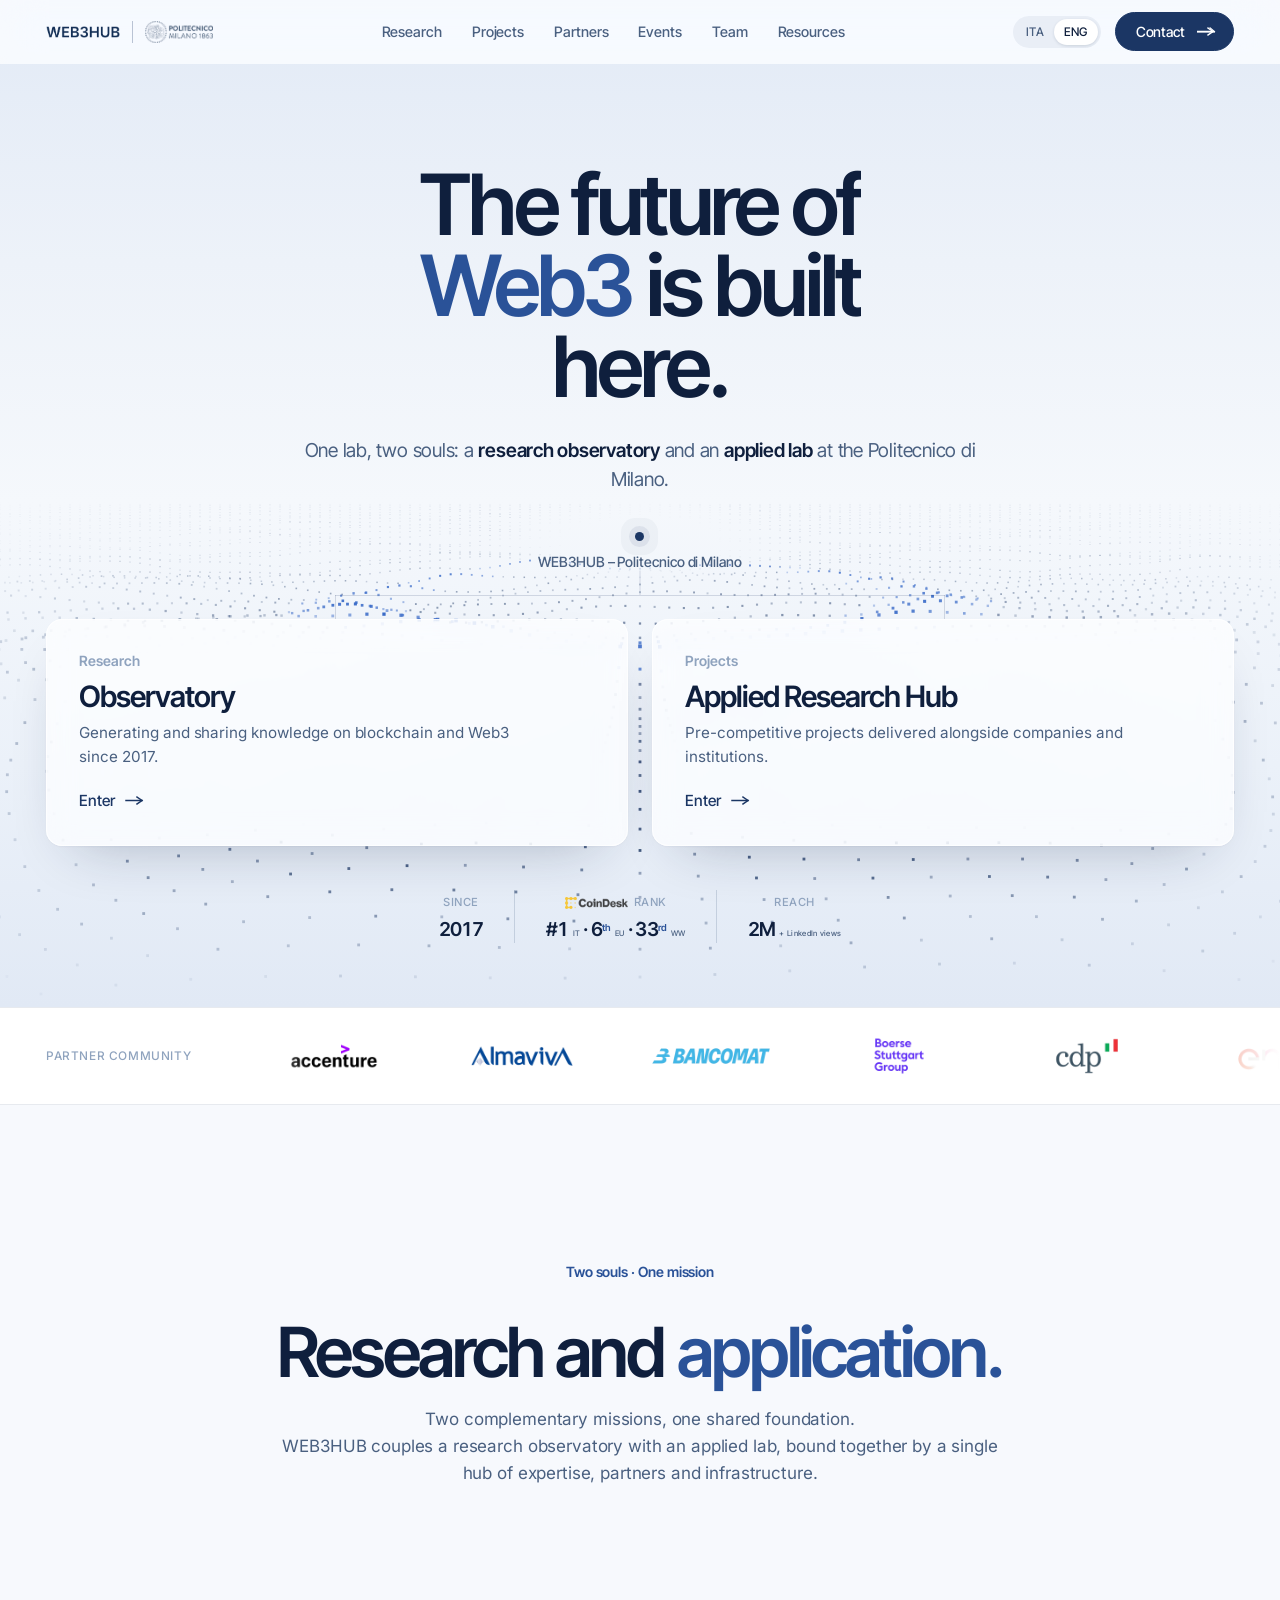
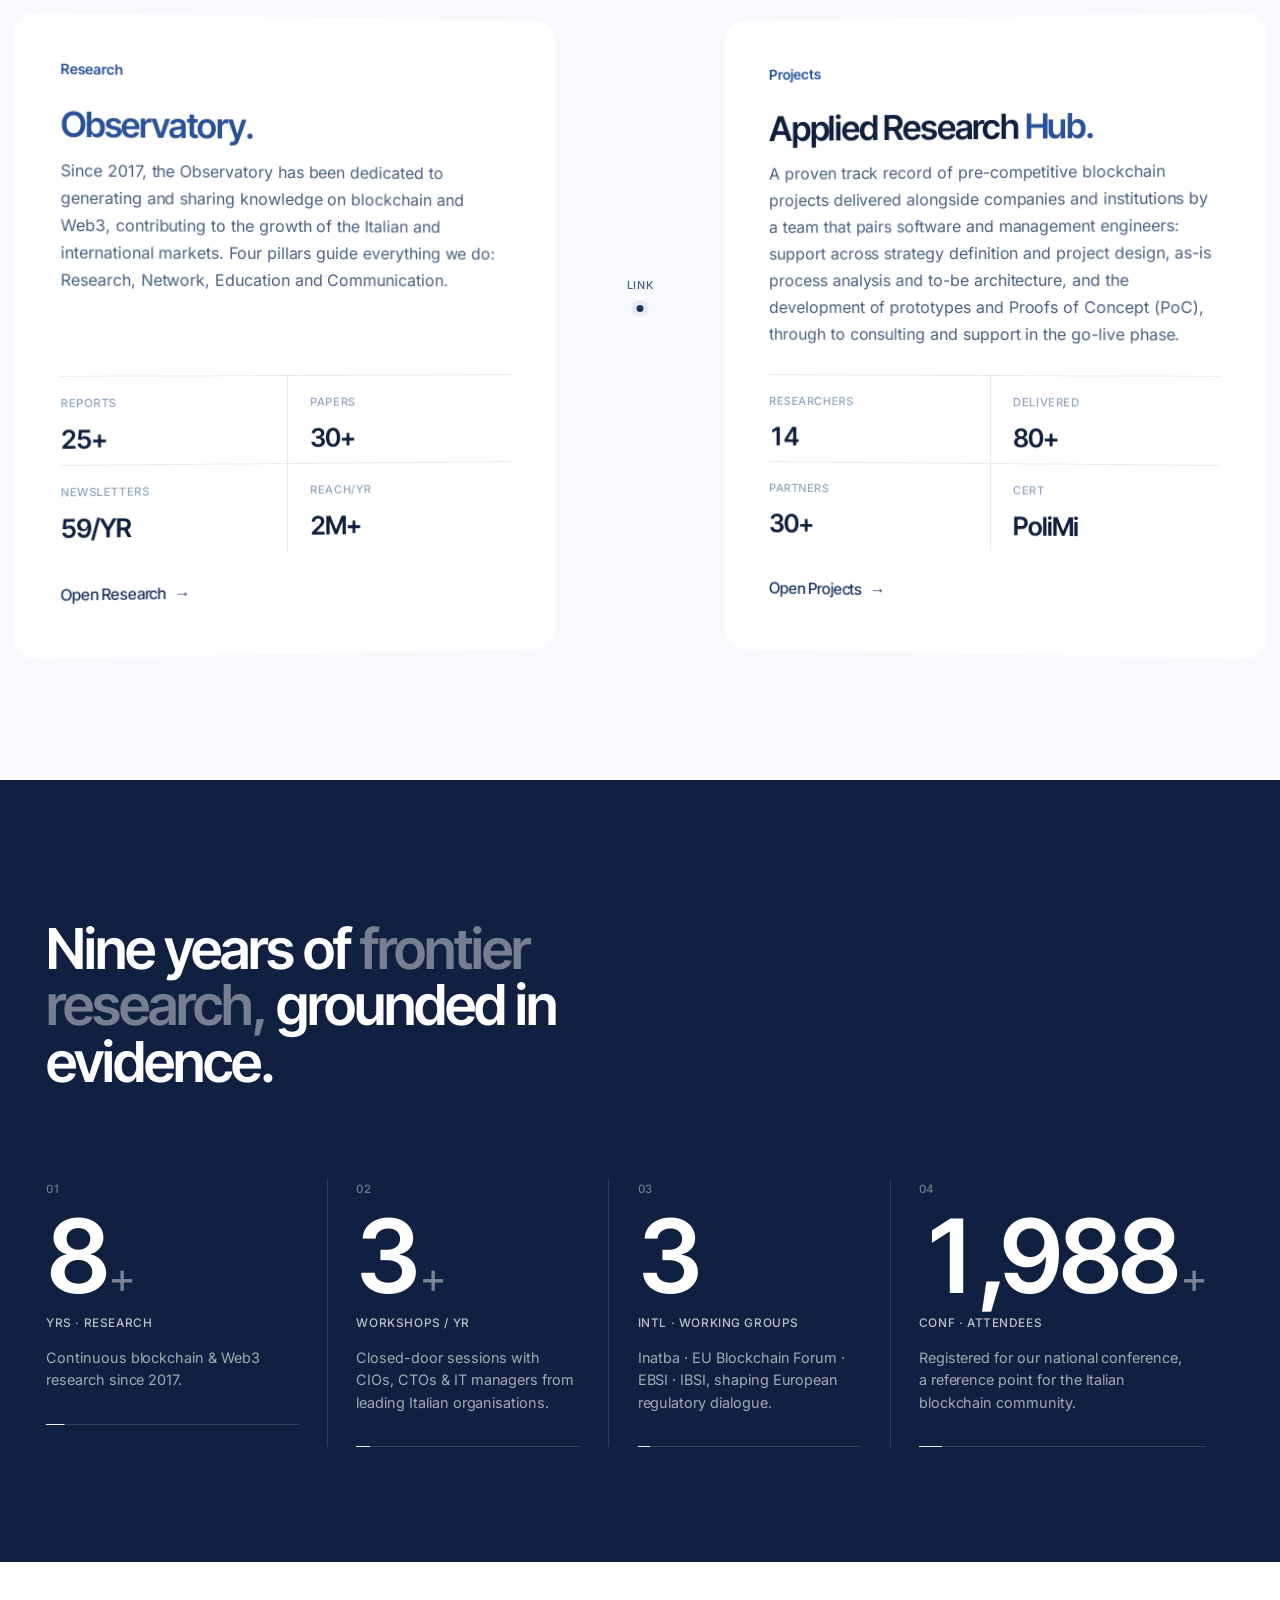
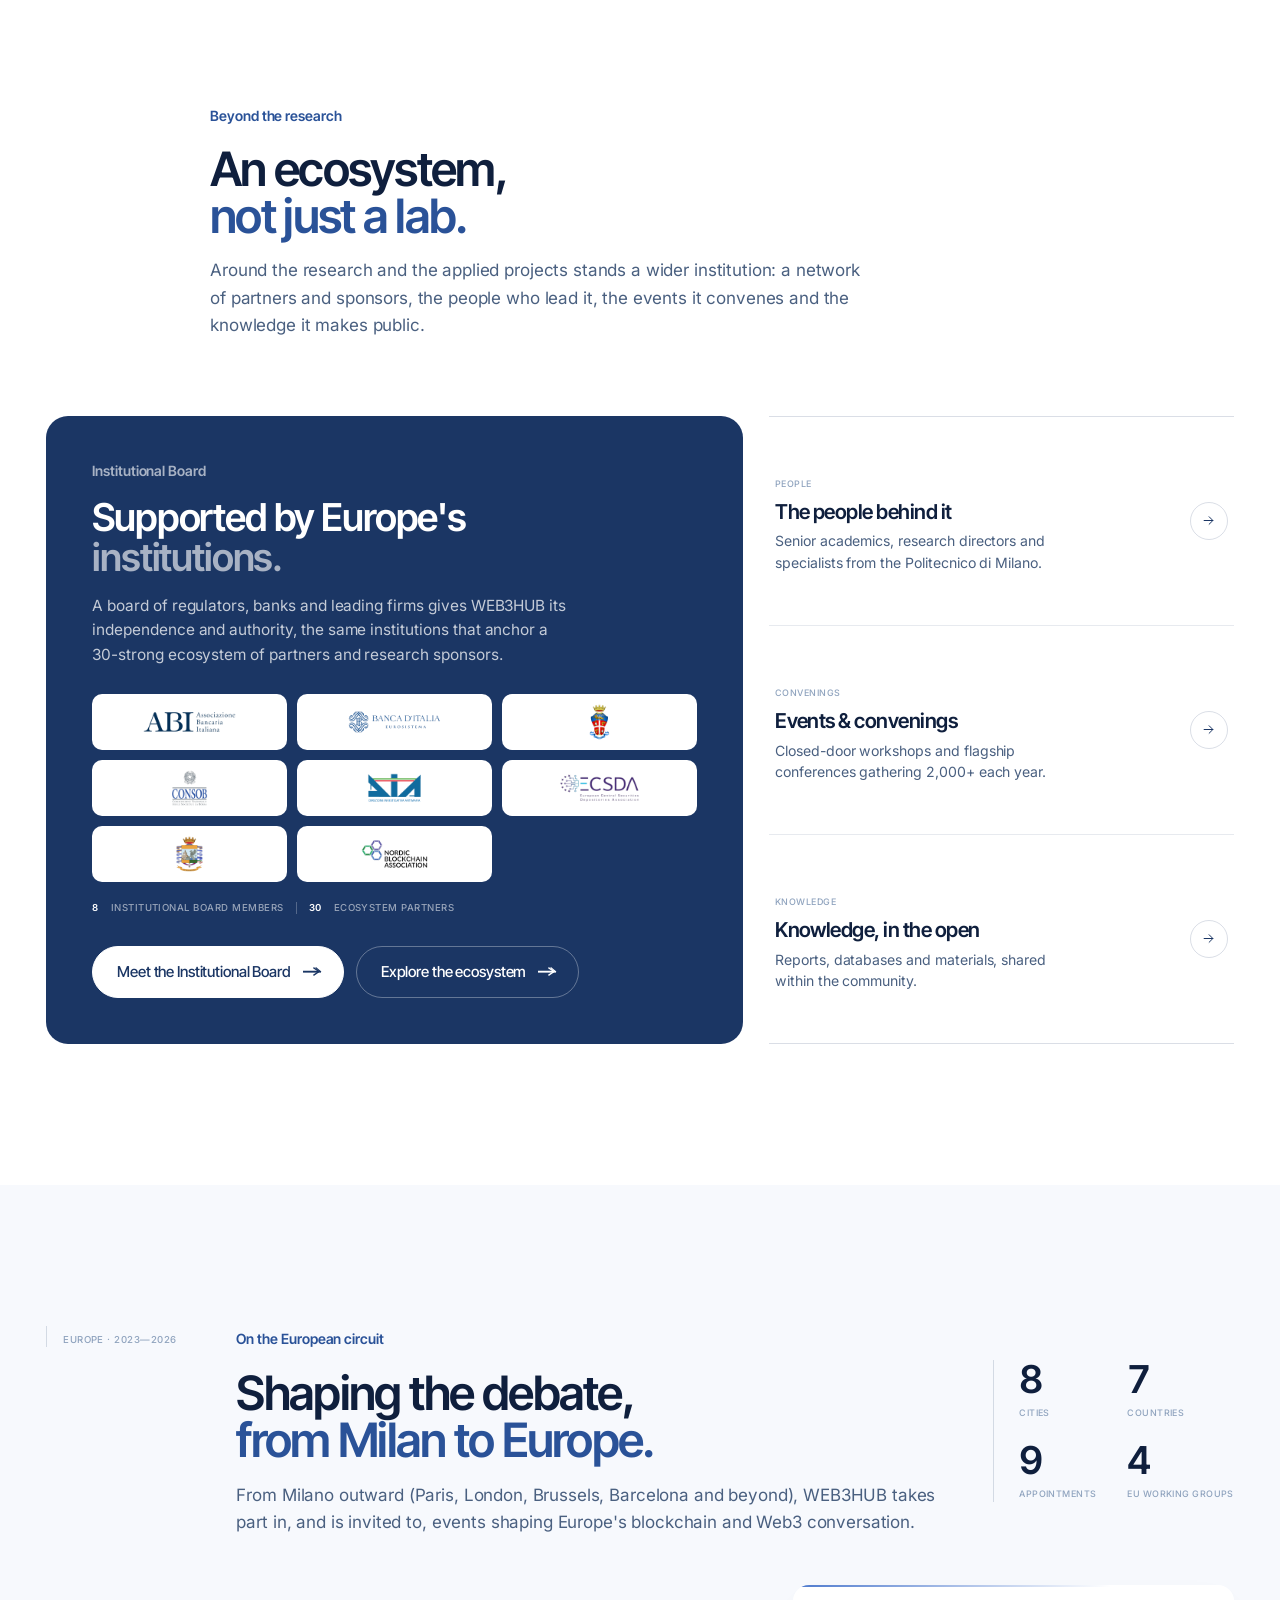
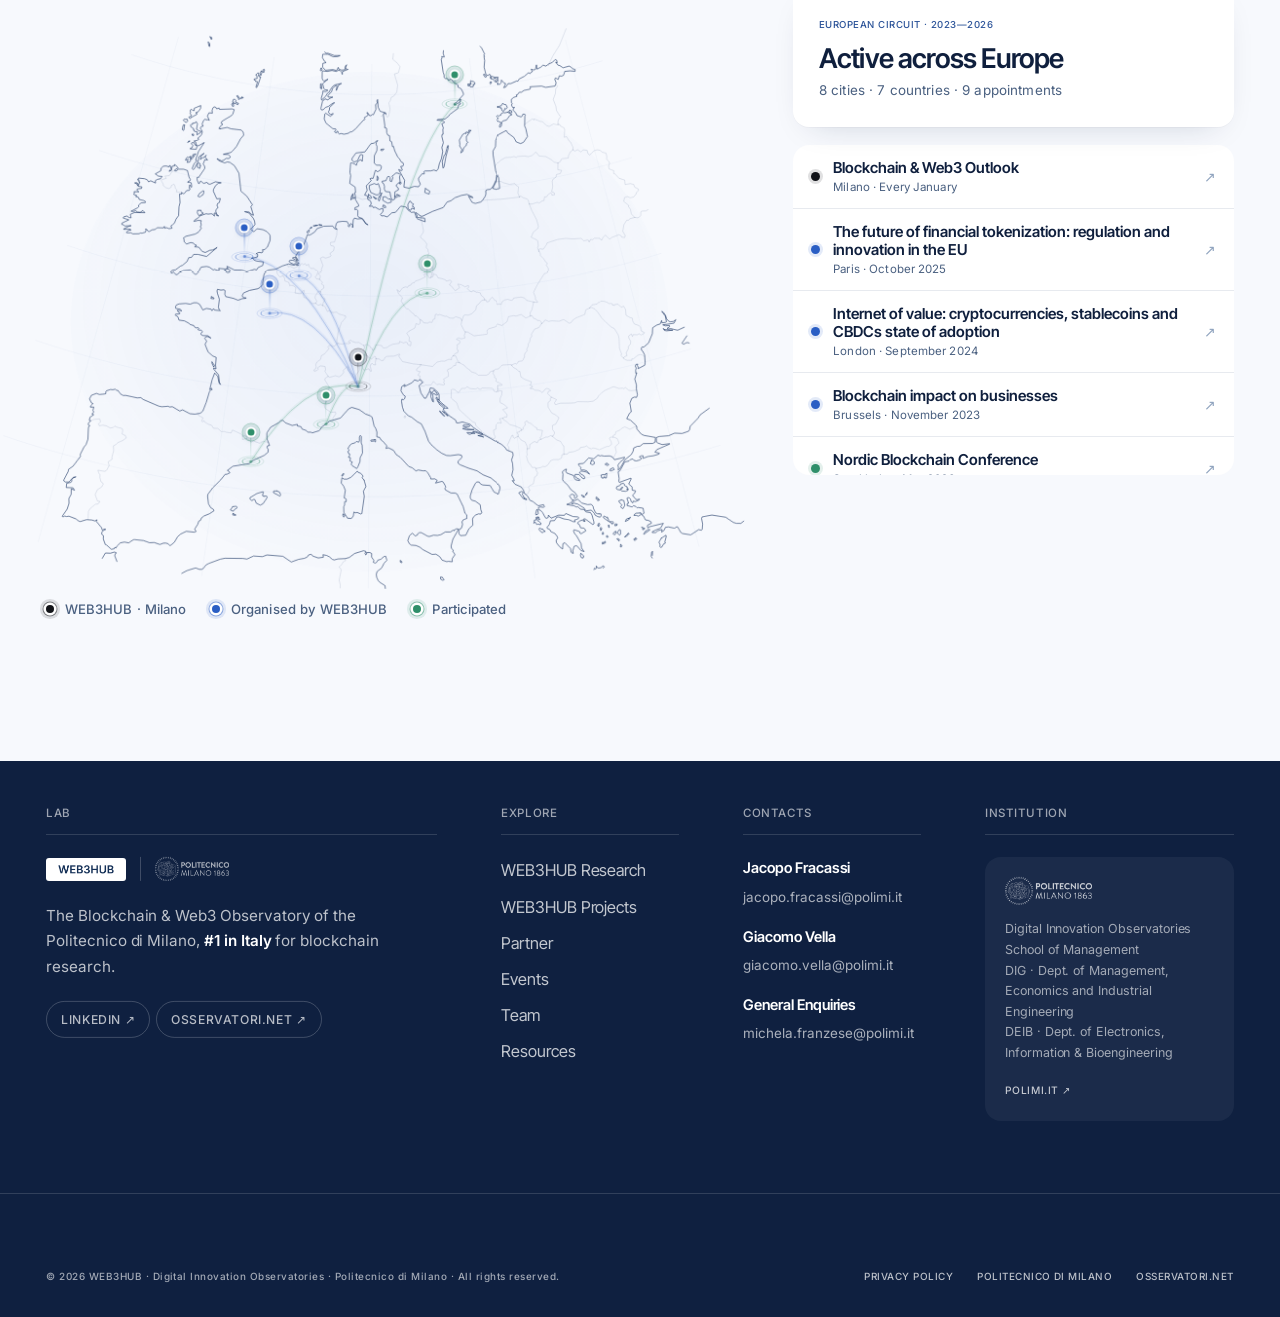
==== commit c1e368eb: "Feedback Michela: testi homepage, Research, Projects, Partners, Events, Resources; Fleap -> CDP - Ho" ====
--- a/index.html
+++ b/index.html
@@ -1175,7 +1175,7 @@
 .ab-board-cap{display:flex;justify-content:space-between;align-items:baseline;gap:16px;padding-bottom:13px;border-bottom:1px solid var(--line-2)}
 .ab-board-cap .abc-k{color:var(--blue)}
 .ab-board-cap .abc-v{font-family:var(--mono);font-size:.56rem;letter-spacing:.07em;text-transform:uppercase;color:var(--text-subtle);text-align:right}
-.ab-wall{display:grid;grid-template-columns:repeat(auto-fill,minmax(120px,1fr));grid-auto-rows:minmax(clamp(74px,6.6vw,98px),1fr);gap:10px;align-content:stretch;flex:1}
+.ab-wall{display:grid;grid-template-columns:repeat(3,minmax(0,1fr));grid-auto-rows:minmax(clamp(74px,6.6vw,98px),1fr);gap:10px;align-content:stretch;flex:1}
 .ab-cell{position:relative;display:flex;align-items:center;justify-content:center;height:100%;min-height:clamp(74px,6.6vw,98px);padding:16px;background:linear-gradient(158deg,#ffffff 0%,#edf3fc 100%);border:1px solid var(--line-2);border-radius:10px;box-shadow:inset 0 1px 0 rgba(255,255,255,.9),0 1px 2px rgba(15,31,61,.05);overflow:hidden;transition:transform .45s var(--ease),box-shadow .45s var(--ease),border-color .45s var(--ease)}
 .ab-cell::before{content:'';position:absolute;top:9px;left:9px;width:8px;height:8px;border-left:var(--tick-w) solid var(--blue);border-top:var(--tick-w) solid var(--blue);opacity:0;transform:translate(-3px,-3px);transition:opacity .4s var(--ease-out),transform .4s var(--ease-out)}
 .ab-cell::after{content:'';position:absolute;bottom:0;left:0;right:0;height:2px;background:var(--grad);transform:scaleX(0);transform-origin:left;transition:transform .45s var(--ease)}
@@ -2033,7 +2033,7 @@
     </h1>
 
     <p class="hero-sub fade-up delay-2">
-      One lab, two souls: the <b>Observatory</b> and the <b>Applied Research Hub</b>, at the Politecnico di Milano.
+      One lab, two souls: a <b>research observatory</b> and an <b>applied lab</b> at the Politecnico di Milano.
     </p>
 
     <!-- HERO BRIDGE — two souls diverging from one foundation (feedback L1/L2) -->
@@ -2093,9 +2093,9 @@
       <span class="wire-item"><img src="assets/logos/norm/almaviva.png" alt="Almaviva" loading="lazy" decoding="async" onerror="this.style.display='none';this.nextElementSibling.style.display='inline'" /><span class="wire-item-text" style="display:none">Almaviva</span></span><span class="wire-sep"></span>
       <span class="wire-item"><img src="assets/logos/norm/bancomat.png" alt="Bancomat" loading="lazy" decoding="async" onerror="this.style.display='none';this.nextElementSibling.style.display='inline'" /><span class="wire-item-text" style="display:none">Bancomat</span></span><span class="wire-sep"></span>
       <span class="wire-item"><img src="assets/logos/norm/boerse-stuttgart.png" alt="B&ouml;rse Stuttgart Digital" loading="lazy" decoding="async" onerror="this.style.display='none';this.nextElementSibling.style.display='inline'" /><span class="wire-item-text" style="display:none">Börse Stuttgart</span></span><span class="wire-sep"></span>
+      <span class="wire-item"><img src="assets/logos/norm/cdp.png" alt="Cassa Depositi e Prestiti" loading="lazy" decoding="async" onerror="this.style.display='none';this.nextElementSibling.style.display='inline'" /><span class="wire-item-text" style="display:none">CDP</span></span><span class="wire-sep"></span>
       <span class="wire-item"><img src="assets/logos/norm/enel.png" alt="Enel" loading="lazy" decoding="async" onerror="this.style.display='none';this.nextElementSibling.style.display='inline'" /><span class="wire-item-text" style="display:none">Enel</span></span><span class="wire-sep"></span>
       <span class="wire-item"><img src="assets/logos/norm/ey.png" alt="EY" loading="lazy" decoding="async" onerror="this.style.display='none';this.nextElementSibling.style.display='inline'" /><span class="wire-item-text" style="display:none">EY</span></span><span class="wire-sep"></span>
-      <span class="wire-item"><img src="assets/logos/norm/fleap.png" alt="Fleap" loading="lazy" decoding="async" onerror="this.style.display='none';this.nextElementSibling.style.display='inline'" /><span class="wire-item-text" style="display:none">Fleap</span></span><span class="wire-sep"></span>
       <span class="wire-item"><img src="assets/logos/norm/intesa-sanpaolo.png" alt="Intesa Sanpaolo" loading="lazy" decoding="async" onerror="this.style.display='none';this.nextElementSibling.style.display='inline'" /><span class="wire-item-text" style="display:none">Intesa Sanpaolo</span></span><span class="wire-sep"></span>
       <span class="wire-item"><img src="assets/logos/norm/mediolanum.png" alt="Mediolanum Banca" loading="lazy" decoding="async" onerror="this.style.display='none';this.nextElementSibling.style.display='inline'" /><span class="wire-item-text" style="display:none">Mediolanum Banca</span></span><span class="wire-sep"></span>
       <span class="wire-item"><img src="assets/logos/norm/pomiager.png" alt="Pomiager" loading="lazy" decoding="async" onerror="this.style.display='none';this.nextElementSibling.style.display='inline'" /><span class="wire-item-text" style="display:none">Pomiager</span></span><span class="wire-sep"></span>
@@ -2124,9 +2124,9 @@
       <span class="wire-item"><img src="assets/logos/norm/almaviva.png" alt="Almaviva" loading="lazy" decoding="async" onerror="this.style.display='none';this.nextElementSibling.style.display='inline'" /><span class="wire-item-text" style="display:none">Almaviva</span></span><span class="wire-sep"></span>
       <span class="wire-item"><img src="assets/logos/norm/bancomat.png" alt="Bancomat" loading="lazy" decoding="async" onerror="this.style.display='none';this.nextElementSibling.style.display='inline'" /><span class="wire-item-text" style="display:none">Bancomat</span></span><span class="wire-sep"></span>
       <span class="wire-item"><img src="assets/logos/norm/boerse-stuttgart.png" alt="B&ouml;rse Stuttgart Digital" loading="lazy" decoding="async" onerror="this.style.display='none';this.nextElementSibling.style.display='inline'" /><span class="wire-item-text" style="display:none">Börse Stuttgart</span></span><span class="wire-sep"></span>
+      <span class="wire-item"><img src="assets/logos/norm/cdp.png" alt="Cassa Depositi e Prestiti" loading="lazy" decoding="async" onerror="this.style.display='none';this.nextElementSibling.style.display='inline'" /><span class="wire-item-text" style="display:none">CDP</span></span><span class="wire-sep"></span>
       <span class="wire-item"><img src="assets/logos/norm/enel.png" alt="Enel" loading="lazy" decoding="async" onerror="this.style.display='none';this.nextElementSibling.style.display='inline'" /><span class="wire-item-text" style="display:none">Enel</span></span><span class="wire-sep"></span>
       <span class="wire-item"><img src="assets/logos/norm/ey.png" alt="EY" loading="lazy" decoding="async" onerror="this.style.display='none';this.nextElementSibling.style.display='inline'" /><span class="wire-item-text" style="display:none">EY</span></span><span class="wire-sep"></span>
-      <span class="wire-item"><img src="assets/logos/norm/fleap.png" alt="Fleap" loading="lazy" decoding="async" onerror="this.style.display='none';this.nextElementSibling.style.display='inline'" /><span class="wire-item-text" style="display:none">Fleap</span></span><span class="wire-sep"></span>
       <span class="wire-item"><img src="assets/logos/norm/intesa-sanpaolo.png" alt="Intesa Sanpaolo" loading="lazy" decoding="async" onerror="this.style.display='none';this.nextElementSibling.style.display='inline'" /><span class="wire-item-text" style="display:none">Intesa Sanpaolo</span></span><span class="wire-sep"></span>
       <span class="wire-item"><img src="assets/logos/norm/mediolanum.png" alt="Mediolanum Banca" loading="lazy" decoding="async" onerror="this.style.display='none';this.nextElementSibling.style.display='inline'" /><span class="wire-item-text" style="display:none">Mediolanum Banca</span></span><span class="wire-sep"></span>
       <span class="wire-item"><img src="assets/logos/norm/pomiager.png" alt="Pomiager" loading="lazy" decoding="async" onerror="this.style.display='none';this.nextElementSibling.style.display='inline'" /><span class="wire-item-text" style="display:none">Pomiager</span></span><span class="wire-sep"></span>
@@ -2160,7 +2160,7 @@
     <div class="identity-head fade-up">
       <span class="tag"><span class="dot"></span>Two souls · One mission</span>
       <h2 class="h-xl" id="identity-heading" style="margin-top:20px">Research and <span class="accent">application.</span></h2>
-      <p class="lede lede-identity" style="margin:20px auto 0">Two complementary missions, one shared foundation. <br class="d-br"/>WEB3HUB couples the Observatory with the Applied Research Hub, bound by a single <br class="d-br"/>hub of expertise, partners and infrastructure.</p>
+      <p class="lede lede-identity" style="margin:20px auto 0">Two complementary missions, one shared foundation. <br class="d-br"/>WEB3HUB couples a research observatory with an applied lab, bound together by a single <br class="d-br"/>hub of expertise, partners and infrastructure.</p>
     </div>
 
     <div class="identity-link">
@@ -2172,7 +2172,7 @@
         </div>
         <div>
           <h3 class="soul-name"><span class="accent">Observatory.</span></h3>
-          <p class="soul-desc" style="margin-top:14px">Since 2017, the Observatory has been dedicated to generating and sharing knowledge on blockchain and Web3, contributing to the growth of the Italian and international market. Four pillars drive everything we do: Research, Network, Education and Communication.</p>
+          <p class="soul-desc" style="margin-top:14px">Since 2017, the Observatory has been dedicated to generating and sharing knowledge on blockchain and Web3, contributing to the growth of the Italian and international markets. Four pillars guide everything we do: Research, Network, Education and Communication.</p>
         </div>
         <div class="soul-meta">
           <div class="soul-meta-cell"><span class="lbl">REPORTS</span><span class="val">25+</span></div>
@@ -2212,12 +2212,12 @@
 <!-- ════════════════════════ STATS — MISSION CONTROL ════════════════════════ -->
 <div class="stats" role="region" aria-label="Key metrics">
   <div class="stats-head">
-    <h2 class="h-lg">Eight years of <span class="accent">frontier research,</span> measured.</h2>
+    <h2 class="h-lg">Nine years of <span class="accent">frontier research,</span> grounded in evidence.</h2>
   </div>
   <div class="stats-grid">
     <div class="stat-cell" style="--bar:88%">
       <span class="stat-ord">01</span>
-      <span class="stat-num" data-target="8" data-suffix="+"><span class="val">0</span><span class="suffix">+</span></span>
+      <span class="stat-num" data-target="9" data-suffix="+"><span class="val">0</span><span class="suffix">+</span></span>
       <span class="stat-lbl">YRS · RESEARCH</span>
       <span class="stat-desc">Continuous blockchain &amp; Web3 research since 2017.</span>
       <span class="stat-bar"></span>
@@ -2240,7 +2240,7 @@
       <span class="stat-ord">04</span>
       <span class="stat-num" data-target="2000" data-suffix="+"><span class="val">0</span><span class="suffix">+</span></span>
       <span class="stat-lbl">CONF · ATTENDEES</span>
-      <span class="stat-desc">Registered per national conference, the most attended blockchain gathering in Italy.</span>
+      <span class="stat-desc">Registered for our national conference, a reference point for the Italian blockchain community.</span>
       <span class="stat-bar"></span>
     </div>
   </div>
@@ -2307,7 +2307,7 @@
           <span class="xpl-dir-body">
             <span class="xpl-dir-k">Knowledge</span>
             <h3 class="xpl-dir-h">Knowledge, in the open</h3>
-            <p class="xpl-dir-d">Reports, datasets and materials published openly for the community.</p>
+            <p class="xpl-dir-d">Reports, databases and materials, shared within the community.</p>
           </span>
           <span class="xpl-dir-arr"><svg viewBox="0 0 24 24"><line x1="5" y1="12" x2="19" y2="12"/><polyline points="13 6 19 12 13 18"/></svg></span>
         </a>
@@ -2330,8 +2330,8 @@
       </div>
       <div>
         <span class="euro-tag"><span class="dot"></span>On the European circuit</span>
-        <h2 class="euro-h" id="intl-title">Present where Europe<br/><span class="accent">sets the agenda.</span></h2>
-        <p class="euro-lede">From Milano outward (Paris, London, Brussels, Barcelona and beyond), WEB3HUB takes part in, and is invited to, the workshops and conferences shaping Europe's blockchain and Web3 conversation.</p>
+        <h2 class="euro-h" id="intl-title">Shaping the debate,<br/><span class="accent">from Milan to Europe.</span></h2>
+        <p class="euro-lede">From Milano outward (Paris, London, Brussels, Barcelona and beyond), WEB3HUB takes part in, and is invited to, events shaping Europe's blockchain and Web3 conversation.</p>
       </div>
       <div class="euro-fp" role="list" aria-label="International footprint">
         <div class="euro-fp-stat" role="listitem"><b>8</b><span>Cities</span></div>
@@ -2351,7 +2351,7 @@
         </div>
         <div class="euro-legend">
           <span class="euro-leg cat-hq"><i></i>WEB3HUB · Milano</span>
-          <span class="euro-leg cat-host"><i></i>Hosted by WEB3HUB</span>
+          <span class="euro-leg cat-host"><i></i>Organised by WEB3HUB</span>
           <span class="euro-leg cat-participated"><i></i>Participated</span>
         </div>
       </div>
@@ -2374,7 +2374,7 @@
         <span class="tag fade-up"><span class="dot"></span>Research</span>
         <h2 class="h-xl fade-up delay-1" id="research-title" style="margin-top:20px"><span class="accent">Observatory.</span></h2>
       </div>
-      <p class="lede fade-up delay-2">Since its founding in 2017, the Observatory has been generating frontier knowledge on blockchain and Web3, shaping the Italian and international market through <b style="color:var(--blue)">four foundational pillars</b>.</p>
+      <p class="lede fade-up delay-2">Since its founding in 2017, the Observatory has been generating frontier knowledge on blockchain and Web3, shaping the Italian and international markets through <b style="color:var(--blue)">four foundational pillars</b>.</p>
     </div>
 
     <!-- PILLARS -->
@@ -2392,7 +2392,7 @@
           <div class="pil-icon"><svg viewBox="0 0 24 24"><path d="M21 21l-5.197-5.197m0 0A7.5 7.5 0 105.196 15.803a7.5 7.5 0 0010.607 10.607z"/></svg></div>
         </div>
         <h3 class="pil-name">Research</h3>
-        <p class="pil-desc">Developing in-depth analyses and studies to understand what blockchain and Web3 are, and what concrete opportunities they generate for businesses and institutions.</p>
+        <p class="pil-desc">Developing in-depth analyses to explain what blockchain and Web3 are, and which concrete opportunities they create for businesses and institutions.</p>
         <span class="pil-foot"><span class="d"></span>In-depth analysis</span>
         <span class="pil-bar"></span>
       </div>
@@ -2403,7 +2403,7 @@
           <div class="pil-icon"><svg viewBox="0 0 24 24"><path d="M12 21a9.004 9.004 0 008.716-6.747M12 21a9.004 9.004 0 01-8.716-6.747M12 21c2.485 0 4.5-4.03 4.5-9S14.485 3 12 3m0 18c-2.485 0-4.5-4.03-4.5-9S9.515 3 12 3m0 0a8.997 8.997 0 017.843 4.582M12 3a8.997 8.997 0 00-7.843 4.582m15.686 0A11.953 11.953 0 0112 10.5c-2.998 0-5.74-1.1-7.843-2.918m15.686 0A8.959 8.959 0 0121 12c0 .778-.099 1.533-.284 2.253"/></svg></div>
         </div>
         <h3 class="pil-name">Network</h3>
-        <p class="pil-desc">Building an international community of experts, demand and supply-side actors, facilitating exchange and collaboration to advance responsible adoption of blockchain and Web3.</p>
+        <p class="pil-desc">Building an international community of experts and demand and supply-side actors, facilitating exchange and collaboration to advance the responsible adoption of blockchain and Web3.</p>
         <span class="pil-foot"><span class="d"></span>30+ partners</span>
         <span class="pil-bar"></span>
       </div>
@@ -2425,7 +2425,7 @@
           <div class="pil-icon"><svg viewBox="0 0 24 24"><path d="M8.288 15.038a5.25 5.25 0 017.424 0M5.106 11.856c3.807-3.808 9.98-3.808 13.788 0M1.924 8.674c5.565-5.565 14.587-5.565 20.152 0M12.53 18.22l-.53.53-.53-.53a.75.75 0 011.06 0z"/></svg></div>
         </div>
         <h3 class="pil-name">Communication</h3>
-        <p class="pil-desc">Creating culture and spreading knowledge on blockchain and Web3, raising awareness among organisations that could benefit from these technologies.</p>
+        <p class="pil-desc">Fostering a culture of blockchain and Web3 knowledge, spreading understanding of these technologies and raising awareness among organisations that could benefit from them.</p>
         <span class="pil-foot"><span class="d"></span>2M+ views · LinkedIn</span>
         <span class="pil-bar"></span>
       </div>
@@ -2435,14 +2435,14 @@
     <div class="activity-block">
       <div class="a-head fade-up">
         <span class="tag"><span class="dot"></span>Observatory · Activity</span>
-        <span class="body-sm">Measurable presence in Italy and internationally, shaping the blockchain ecosystem.</span>
+        <span class="body-sm">Engaging the blockchain ecosystem in Italy and internationally, through research, events and projects.</span>
       </div>
       <div class="activity-grid fade-up">
         
         <div class="activity-tile">
           <span class="a-num">8<span class="suffix">×</span></span>
           <span class="a-name">National Conferences</span>
-          <span class="a-desc">Each with 2,000+ registered attendees, Italy's most important blockchain event.</span>
+          <span class="a-desc">Each with 2,000+ registered attendees, a reference point for the Italian blockchain community.</span>
         </div>
         <div class="activity-tile">
           <span class="a-num">4<span class="suffix">+</span></span>
@@ -2451,8 +2451,8 @@
         </div>
         <div class="activity-tile">
           <span class="a-num">500<span class="suffix">+</span></span>
-          <span class="a-name">Webinar Participants</span>
-          <span class="a-desc">Annual attendance on Osservatori.net, with educational content and market updates.</span>
+          <span class="a-name">Webinar Participants / Year</span>
+          <span class="a-desc">Sessions on blockchain and Web3, with research insights and market updates.</span>
         </div>
         <div class="activity-tile">
           <span class="a-num">4</span>
@@ -2476,8 +2476,8 @@
       <div class="bmo-panel fade-up">
         <div class="bmo-copy">
           <span class="bmo-tag">Blockchain Monthly Overview</span>
-          <h2 class="bmo-h" id="bmo-research-title">The month in Web3,<br/><span class="accent">read by the market.</span></h2>
-          <p class="bmo-lede">Every month the Observatory distils the news, industry analysis and market data that matter into a single briefing: what moved, what it means, and what to watch next. Written by the researchers behind the Observatory.</p>
+          <h2 class="bmo-h" id="bmo-research-title">Web3, every month,<br/><span class="accent">in one briefing.</span></h2>
+          <p class="bmo-lede">Each month, the Observatory researchers distil the news, analysis and market data that count into a single briefing: what moved, what it means and what to watch next.</p>
           <div class="bmo-actions">
             <a class="bmo-cta" href="https://forms.office.com/pages/responsepage.aspx?id=K3EXCvNtXUKAjjCd8ope66FKAF0nOyNGsrfXuK9y9r9UQTdWSkEwNDgxTjNHS00xQ1lST1ExS0FFSy4u" target="_blank" rel="noopener">Subscribe for free<span class="arw">→</span></a>
           </div>
@@ -2529,14 +2529,14 @@
         </div>
         <div class="why-cell">
           <span class="why-ghost" aria-hidden="true">02</span>
-          <h3 class="why-name">Specialised expertise,<br/><span class="accent">years in the field.</span></h3>
-          <p class="why-desc">Our team brings deep, vertical competence built over years of hands-on work in blockchain and Web3, combining academic rigour with direct experience on real industry projects.</p>
+          <h3 class="why-name">Specialised expertise,<br/><span class="accent">tested in the field.</span></h3>
+          <p class="why-desc">Our team combines academic rigour with years of hands-on experience on real industry projects in blockchain and Web3.</p>
           <span class="why-kicker">Field expertise</span>
         </div>
         <div class="why-cell">
           <span class="why-ghost" aria-hidden="true">03</span>
-          <h3 class="why-name">Ecosystem <span class="accent">development.</span></h3>
-          <p class="why-desc">Supporting each project means contributing to the growth of the entire blockchain ecosystem: value that extends beyond the individual initiative.</p>
+          <h3 class="why-name">Ecosystem development,<br/><span class="accent">beyond each project.</span></h3>
+          <p class="why-desc">Every project we support is pre-competitive, so its lessons, methods and results reach the wider blockchain ecosystem, not only the partners who funded it.</p>
           <span class="why-kicker">Ecosystem value</span>
         </div>
       </div>
@@ -2664,7 +2664,7 @@
         <span class="tag fade-up"><span class="dot"></span>Partners</span>
         <h2 class="h-xl fade-up delay-1" id="partner-title" style="margin-top:20px">Why partner<br/>with <span class="accent">WEB3HUB?</span></h2>
       </div>
-      <p class="lede fade-up delay-2">Joining WEB3HUB means becoming part of Italy's most authoritative blockchain research ecosystem, backed by the credibility of the Politecnico di Milano, which ranks <b style="color:var(--blue)">#1 in Italy, #6 in Europe and #33 globally</b> for blockchain research according to CoinDesk.</p>
+      <p class="lede fade-up delay-2">Joining WEB3HUB means becoming part of one of Italy's leading blockchain research ecosystems, backed by the Politecnico di Milano, ranked <b style="color:var(--blue)">#1 in Italy, #6 in Europe and #33 globally</b> for blockchain research according to CoinDesk.</p>
     </div>
 
     <!-- ECOSYSTEM SHOWCASE -->
@@ -2693,9 +2693,9 @@
             <div class="eco-chip" title="Almaviva"><img src="assets/logos/norm/almaviva.png" alt="Almaviva" loading="lazy" decoding="async" onerror="this.outerHTML='<span class=&quot;lp-text&quot;>Almaviva</span>'" /></div>
             <div class="eco-chip" title="Bancomat"><img src="assets/logos/norm/bancomat.png" alt="Bancomat" loading="lazy" decoding="async" onerror="this.outerHTML='<span class=&quot;lp-text&quot;>Bancomat</span>'" /></div>
             <div class="eco-chip" title="B&ouml;rse Stuttgart Digital"><img src="assets/logos/norm/boerse-stuttgart.png" alt="B&ouml;rse Stuttgart Digital" loading="lazy" decoding="async" onerror="this.outerHTML='<span class=&quot;lp-text&quot;>Börse Stuttgart</span>'" /></div>
+            <div class="eco-chip" title="Cassa Depositi e Prestiti"><img src="assets/logos/norm/cdp.png" alt="Cassa Depositi e Prestiti" loading="lazy" decoding="async" onerror="this.outerHTML='<span class=&quot;lp-text&quot;>CDP</span>'" /></div>
             <div class="eco-chip" title="Enel"><img src="assets/logos/norm/enel.png" alt="Enel" loading="lazy" decoding="async" onerror="this.outerHTML='<span class=&quot;lp-text&quot;>Enel</span>'" /></div>
             <div class="eco-chip" title="EY"><img src="assets/logos/norm/ey.png" alt="EY" loading="lazy" decoding="async" onerror="this.outerHTML='<span class=&quot;lp-text&quot;>EY</span>'" /></div>
-            <div class="eco-chip" title="Fleap"><img src="assets/logos/norm/fleap.png" alt="Fleap" loading="lazy" decoding="async" onerror="this.outerHTML='<span class=&quot;lp-text&quot;>Fleap</span>'" /></div>
             <div class="eco-chip" title="Intesa Sanpaolo"><img src="assets/logos/norm/intesa-sanpaolo.png" alt="Intesa Sanpaolo" loading="lazy" decoding="async" onerror="this.outerHTML='<span class=&quot;lp-text&quot;>Intesa Sanpaolo</span>'" /></div>
             <div class="eco-chip" title="Mediolanum Banca"><img src="assets/logos/norm/mediolanum.png" alt="Mediolanum Banca" loading="lazy" decoding="async" onerror="this.outerHTML='<span class=&quot;lp-text&quot;>Mediolanum Banca</span>'" /></div>
             <div class="eco-chip" title="Pomiager"><img src="assets/logos/norm/pomiager.png" alt="Pomiager" loading="lazy" decoding="async" onerror="this.outerHTML='<span class=&quot;lp-text&quot;>Pomiager</span>'" /></div>
@@ -2750,7 +2750,7 @@
           <div class="value-cell">
             <span class="v-cat">INTEL</span>
             <h4 class="v-name">Research-first business intelligence</h4>
-            <p class="v-desc">We analyse topics on the frontier of innovation, always interpreted through a business lens, providing guidance on how to navigate the Italian and international market.</p>
+            <p class="v-desc">We analyse topics on the frontier of innovation, always interpreted through a business lens, providing guidance on how to navigate the Italian and international markets.</p>
           </div>
           <div class="value-cell">
             <span class="v-cat">POLICY</span>
@@ -2760,12 +2760,12 @@
           <div class="value-cell">
             <span class="v-cat">BRAND</span>
             <h4 class="v-name">Premium visibility &amp; brand authority</h4>
-            <p class="v-desc">Your brand alongside the Politecnico di Milano on research reports, conference materials, LinkedIn content reaching over 2 million views per year.</p>
+            <p class="v-desc">Your brand alongside the Politecnico di Milano on research reports, conference materials and LinkedIn content that reaches over 2 million views a year.</p>
           </div>
           <div class="value-cell">
             <span class="v-cat">EARLY</span>
             <h4 class="v-name">Early access to research findings</h4>
-            <p class="v-desc">In our exclusive workshops, partners receive research results directly from Observatory researchers before public release, plus interaction with international top-level speakers.</p>
+            <p class="v-desc">In our closed-door workshops, partners and sponsors receive research results before public release and interact directly with leading international speakers.</p>
           </div>
           <div class="value-cell">
             <span class="v-cat">TRUST</span>
@@ -2784,18 +2784,17 @@
             <span class="tier-spot" aria-hidden="true"></span>
             <div class="tier-head">
               <div>
-                <span class="tier-tag">RECOMMENDED</span>
                 <h4 class="tier-name" style="margin-top:6px">PARTNER</h4>
               </div>
               <span class="hid" style="color:rgba(255,255,255,.6)">01</span>
             </div>
             <div class="tier-feats">
-              <div class="tier-feat">Participation in all 4 workshops per year</div>
-              <div class="tier-feat">Roundtable participation in the final conference</div>
-              <div class="tier-feat">Raw data sharing: list of 1,000+ blockchain projects</div>
-              <div class="tier-feat">1-page company profile in final conference booklet</div>
-              <div class="tier-feat">Logo on conference cover, reports, website &amp; more</div>
-              <div class="tier-feat">Participant list (GDPR compliant)</div>
+              <div class="tier-feat">Participation in all four workshops a year</div>
+              <div class="tier-feat">Roundtable participation at the final conference</div>
+              <div class="tier-feat">Access to raw data: a list of 1,000+ blockchain projects</div>
+              <div class="tier-feat">One-page company profile in the final conference booklet</div>
+              <div class="tier-feat">Logo on the conference cover, reports, website and other materials</div>
+              <div class="tier-feat">GDPR-compliant participant list</div>
             </div>
           </div>
           <div class="tier">
@@ -2807,9 +2806,9 @@
               <span class="hid">02</span>
             </div>
             <div class="tier-feats">
-              <div class="tier-feat">Participation in 2 workshops per year</div>
-              <div class="tier-feat">½ page company profile in final booklet</div>
-              <div class="tier-feat">Logo on conference cover, reports, website &amp; more</div>
+              <div class="tier-feat">Participation in two workshops a year</div>
+              <div class="tier-feat">1/2 page company profile in the final conference booklet</div>
+              <div class="tier-feat">Logo on the conference cover, reports, website and other materials</div>
             </div>
           </div>
         </div>
@@ -2825,7 +2824,7 @@
       <div class="pcta-main">
         <div class="pc-tag"><span class="dot"></span>UNIQUE IN ITALY</div>
         <h3 class="pc-title">Ready to invest in your company's <span class="accent">future?</span></h3>
-        <p class="pc-body">Join Italy's most authoritative blockchain research community. Gain exclusive insights, build a network with industry decision makers, and shape the future of Web3 alongside the Politecnico di Milano.</p>
+        <p class="pc-body">Join one of Italy's leading blockchain research communities. Gain early access to our insights, build a network with industry decision-makers, and help shape the future of Web3 alongside the Politecnico di Milano.</p>
       </div>
       <div class="pcta-side">
         <div class="pcta-rank">
@@ -2868,7 +2867,7 @@
         <span class="ea-id">SCALE</span>
         <span class="ea-num">2,000<span class="suffix">+</span></span>
         <span class="ea-name">Conference Attendees</span>
-        <span class="ea-desc">Registered at each national conference, the most attended blockchain gathering in Italy.</span>
+        <span class="ea-desc">Registered for our national conference, a reference point for the Italian blockchain community.</span>
       </div>
       <div class="ea-tile">
         <span class="ea-id">CADENCE</span>
@@ -2886,7 +2885,7 @@
 
     <div class="chain-head fade-up">
       <span class="tag"><span class="dot"></span>Annual calendar · 2026/27</span>
-      <span class="body-sm">A structured calendar of the year's research events, from closed-door workshops to flagship conferences.</span>
+      <span class="body-sm">A structured annual calendar of research events, from closed-door workshops to flagship conferences.</span>
     </div>
 
     <div class="chain">
@@ -2901,7 +2900,7 @@
             <span class="bk-type">KICK-OFF</span>
           </div>
           <h4 class="bk-title">Kick-off Workshop</h4>
-          <p class="bk-desc">Explore the 2026 research agenda, key objectives, and methodologies, and engage with Partners and Sponsors to shape priorities and collaboration activities.</p>
+          <p class="bk-desc">Explore the 2026 research agenda, key objectives, methodologies and engage with the community to shape priorities and collaboration activities.</p>
           <div class="bk-foot"><span>POLITECNICO · MILANO</span><span>NEXT → #02</span></div>
         </div>
       </div>
@@ -2988,7 +2987,7 @@
       <div class="eco-cta-main">
         <span class="eco-cta-tag">The ecosystem</span>
         <h3 class="eco-cta-title">Events open the door.<br/><span class="accent">The ecosystem is who you meet.</span></h3>
-        <p class="eco-cta-body">Every workshop and conference brings together the partners, sponsors and Institutional Board that power WEB3HUB: <strong>leading companies and institutions</strong> shaping blockchain and Web3 across Italy and Europe. Discover who stands behind the programme, and the network you can build with.</p>
+        <p class="eco-cta-body">Every workshop and conference brings together the partners, sponsors and Institutional Board that power WEB3HUB: <strong>leading companies and institutions</strong> working on blockchain and Web3 across Italy and Europe. Discover who stands behind the programme and the network you can build with.</p>
         <div class="eco-cta-actions">
           <a href="#partner" class="btn btn--solid">Explore the partner ecosystem <span class="arrow"><svg viewBox="0 0 18 9"><line x1="0" y1="4.5" x2="16" y2="4.5"/><polyline points="11,1 16,4.5 11,8"/></svg></span></a>
           <span class="eco-cta-meta"><b>10</b> partners · <b>12</b> sponsors · <b>8</b> Institutional Board members</span>
@@ -3011,9 +3010,9 @@
             <span class="orb-chip" style="--a:54.0deg" title="Almaviva"><span class="orb-logo"><img src="assets/logos/norm/almaviva.png" alt="Almaviva" loading="lazy" decoding="async" /></span></span>
             <span class="orb-chip" style="--a:90.0deg" title="Bancomat"><span class="orb-logo"><img src="assets/logos/norm/bancomat.png" alt="Bancomat" loading="lazy" decoding="async" /></span></span>
             <span class="orb-chip" style="--a:126.0deg" title="B&ouml;rse Stuttgart Digital"><span class="orb-logo"><img src="assets/logos/norm/boerse-stuttgart.png" alt="B&ouml;rse Stuttgart Digital" loading="lazy" decoding="async" /></span></span>
-            <span class="orb-chip" style="--a:162.0deg" title="Enel"><span class="orb-logo"><img src="assets/logos/norm/enel.png" alt="Enel" loading="lazy" decoding="async" /></span></span>
-            <span class="orb-chip" style="--a:198.0deg" title="EY"><span class="orb-logo"><img src="assets/logos/norm/ey.png" alt="EY" loading="lazy" decoding="async" /></span></span>
-            <span class="orb-chip" style="--a:234.0deg" title="Fleap"><span class="orb-logo"><img src="assets/logos/norm/fleap.png" alt="Fleap" loading="lazy" decoding="async" /></span></span>
+            <span class="orb-chip" style="--a:162.0deg" title="Cassa Depositi e Prestiti"><span class="orb-logo"><img src="assets/logos/norm/cdp.png" alt="Cassa Depositi e Prestiti" loading="lazy" decoding="async" /></span></span>
+            <span class="orb-chip" style="--a:198.0deg" title="Enel"><span class="orb-logo"><img src="assets/logos/norm/enel.png" alt="Enel" loading="lazy" decoding="async" /></span></span>
+            <span class="orb-chip" style="--a:234.0deg" title="EY"><span class="orb-logo"><img src="assets/logos/norm/ey.png" alt="EY" loading="lazy" decoding="async" /></span></span>
             <span class="orb-chip" style="--a:270.0deg" title="Intesa Sanpaolo"><span class="orb-logo"><img src="assets/logos/norm/intesa-sanpaolo.png" alt="Intesa Sanpaolo" loading="lazy" decoding="async" /></span></span>
             <span class="orb-chip" style="--a:306.0deg" title="Mediolanum Banca"><span class="orb-logo"><img src="assets/logos/norm/mediolanum.png" alt="Mediolanum Banca" loading="lazy" decoding="async" /></span></span>
             <span class="orb-chip" style="--a:342.0deg" title="Pomiager"><span class="orb-logo"><img src="assets/logos/norm/pomiager.png" alt="Pomiager" loading="lazy" decoding="async" /></span></span>
@@ -3282,10 +3281,6 @@
           <img src="assets/logos/norm/nordic.png" alt="Nordic Blockchain Association" loading="lazy" decoding="async" onerror="this.closest('.ab-cell').classList.add('no-logo')"/>
           <span class="ab-name">Nordic Blockchain Association</span>
         </div>
-        <div class="ab-cell" role="listitem">
-          <img src="assets/logos/norm/polimi-som.png" alt="Politecnico di Milano — School of Management" loading="lazy" decoding="async" onerror="this.closest('.ab-cell').classList.add('no-logo')"/>
-          <span class="ab-name">PoliMi · School of Management</span>
-        </div>
       </div>
     </div>
 
@@ -3300,7 +3295,7 @@
         <span class="tag fade-up"><span class="dot"></span>Resources</span>
         <h2 class="h-xl fade-up delay-1" id="resources-title" style="margin-top:20px">Research, analysis<br/><span class="accent">&amp; publications.</span></h2>
       </div>
-      <p class="lede fade-up delay-2">Explore <b style="color:var(--blue)">articles, reports, newsletters and academic publications</b> from the Observatory research ecosystem and the WEB3HUB at the Politecnico di Milano: the knowledge shaping the blockchain and Web3 debate.</p>
+      <p class="lede fade-up delay-2">Explore <b style="color:var(--blue)">articles, reports, newsletters and academic publications</b> from the Blockchain &amp; Web3 Observatory and WEB3HUB at the Politecnico di Milano: the knowledge that informs the blockchain and Web3 debate.</p>
     </div>
 
     <!-- ── STICKY CATEGORY NAVIGATION ── client-side filter + anchor jump -->
@@ -3424,7 +3419,7 @@
       <div class="res-news__body">
         <span class="res-news__tag"><span class="pulse"></span>Blockchain Monthly Overview</span>
         <h3 id="bmo-title">Receive your monthly<br/><span class="accent">deep dive reports.</span></h3>
-        <p class="lead">Curated insights, research highlights, in-depth analyses and the market figures shaping the Web3 landscape, straight from the WEB3HUB researchers at the Politecnico di Milano, every month.</p>
+        <p class="lead">Curated insights, research highlights, in-depth analyses and the market figures that frame the Web3 landscape, directly from our researchers at the Politecnico di Milano, every month.</p>
         <ul>
           <li>Macro-trends decoded</li>
           <li>Deep dives &amp; analysis</li>
@@ -4292,7 +4287,7 @@
     {id:'brussels',city:'Brussels',country:'Belgium',lon:4.35,lat:50.85,cat:'host',events:[
       {n:'Blockchain impact on businesses',cat:'host',venue:'European Parliament',date:'November 2023',ym:'2023-11'}]},
     {id:'paris',city:'Paris',country:'France',lon:2.35,lat:48.85,cat:'host',events:[
-      {n:'The future of financial tokenization: regulation and innovation in the EU',cat:'host',role:'Co-hosted with BPI France and Ledger',date:'October 2025',ym:'2025-10'},
+      {n:'The future of financial tokenization: regulation and innovation in the EU',cat:'host',role:'Co-organised with BPI France and Ledger',date:'October 2025',ym:'2025-10'},
       {n:'Paris Blockchain Week',cat:'participated',date:'April 2025',ym:'2025-04'}]},
     {id:'cannes',city:'Cannes',country:'France',lon:7.02,lat:43.55,cat:'participated',events:[
       {n:'Stable Summit II',cat:'participated',date:'March 2025',ym:'2025-03'}]},
@@ -4303,7 +4298,7 @@
     {id:'barcelona',city:'Barcelona',country:'Spain',lon:2.17,lat:41.39,cat:'participated',events:[
       {n:'European Blockchain Week',cat:'participated',date:'October 2025',ym:'2025-10'}]},
     {id:'london',city:'London',country:'United Kingdom',lon:-0.13,lat:51.51,cat:'host',events:[
-      {n:'Internet of value: cryptocurrencies, stablecoins and CBDCs state of adoption',cat:'host',role:'Co-hosted with UCL (University College London)',date:'September 2024',ym:'2024-09'}]}
+      {n:'Internet of value: cryptocurrencies, stablecoins and CBDCs state of adoption',cat:'host',role:'Co-organised with UCL (University College London)',date:'September 2024',ym:'2024-09'}]}
   ];
   const mapped=[HQ,...cities];
 
@@ -4347,7 +4342,7 @@
   });
 
   /* ── side panel rendering ── */
-  const labels={host:'Hosted by WEB3HUB',participated:'Participated',hq:'Home base'};
+  const labels={host:'Organised by WEB3HUB',participated:'Participated',hq:'Home base'};
   const chip=c=>`<span class="euro-chip cat-${c}"><i></i>${labels[c]}</span>`;
   function clearActive(){
     pinsLayer.querySelectorAll('.euro-pin').forEach(p=>p.classList.remove('is-active'));
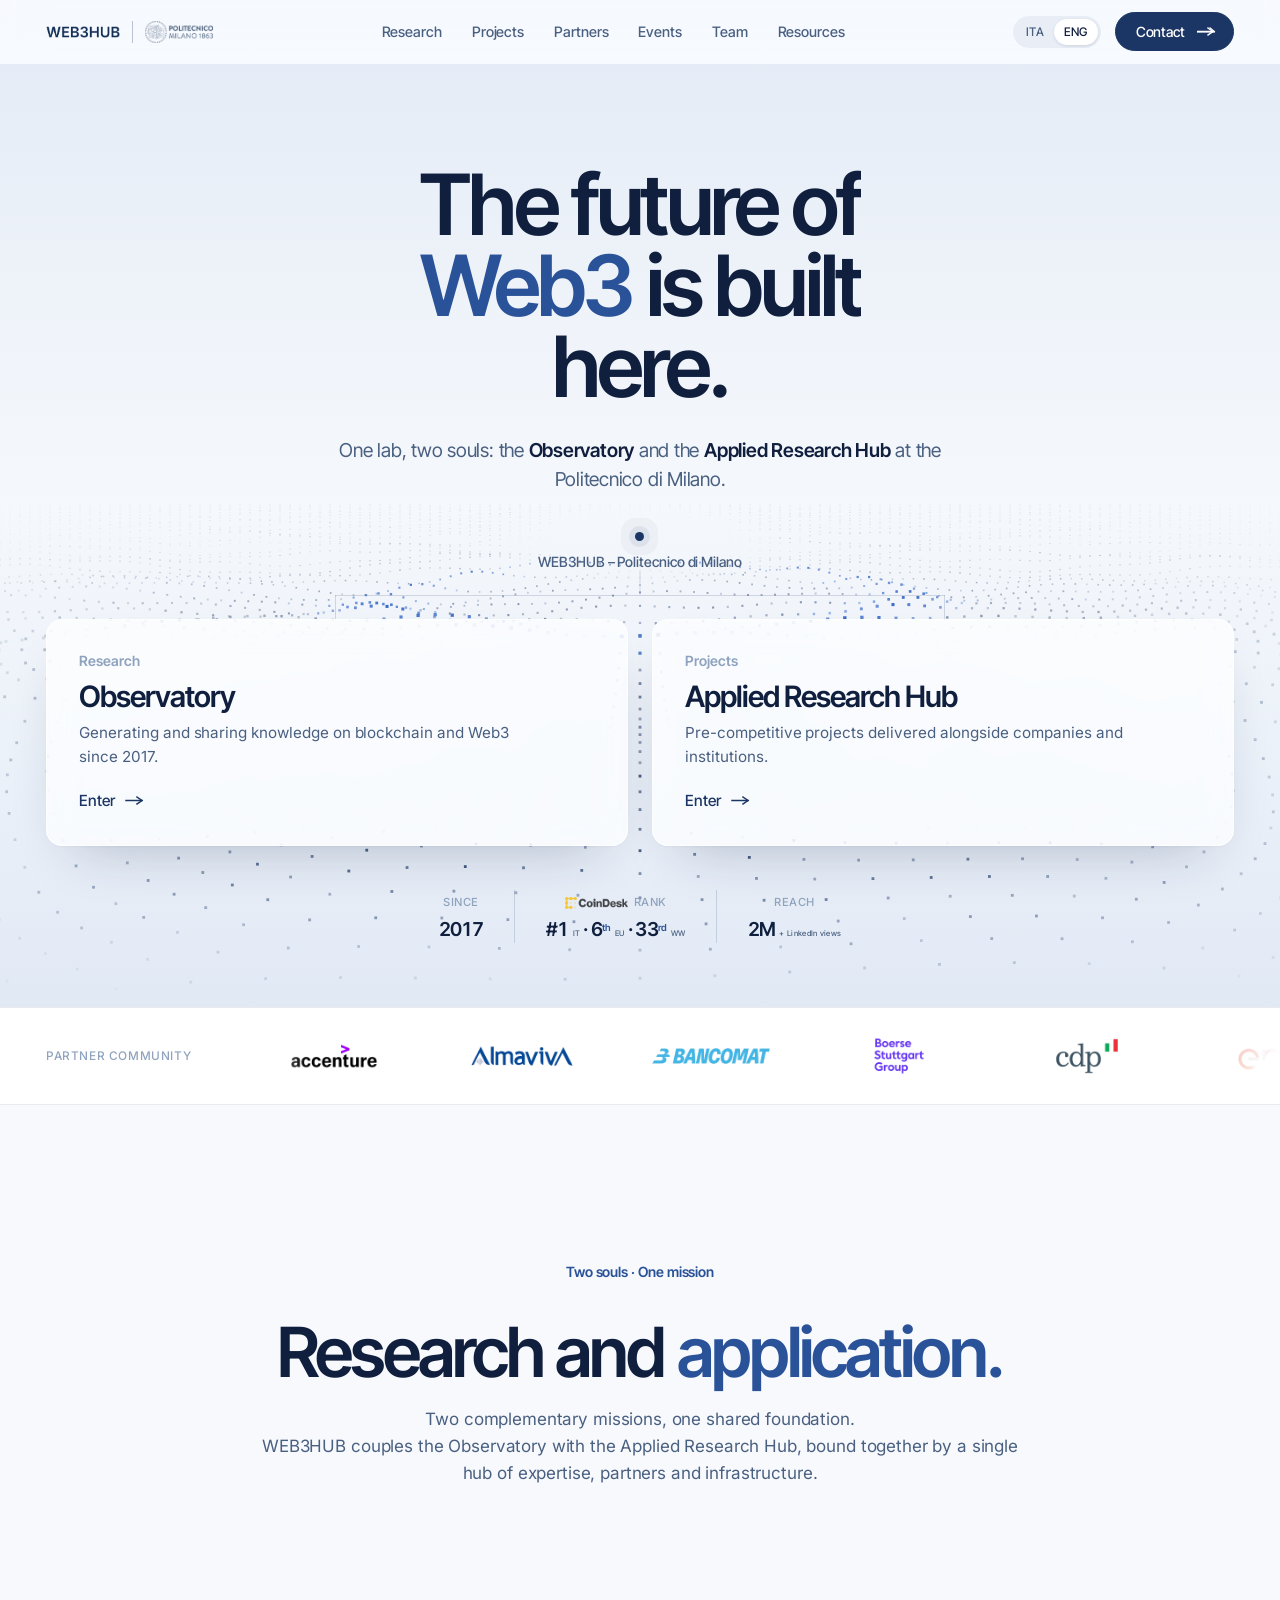
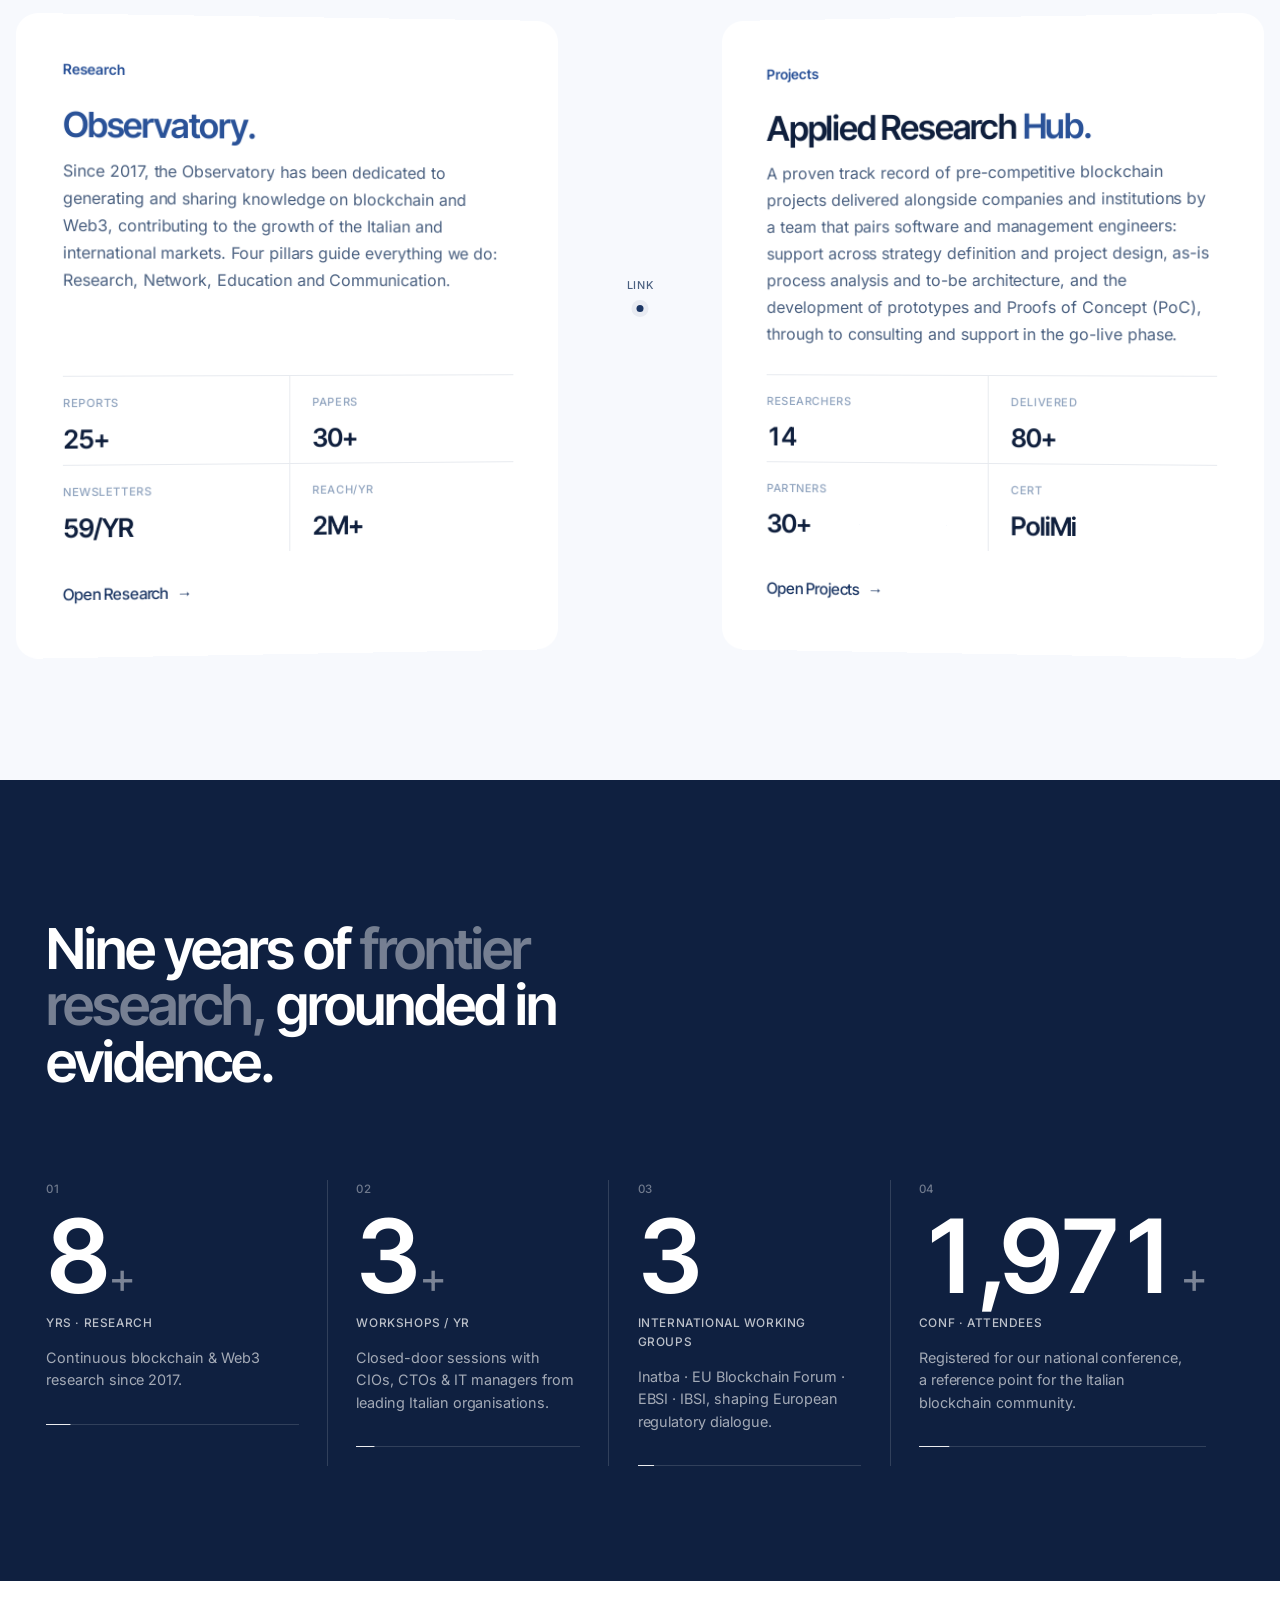
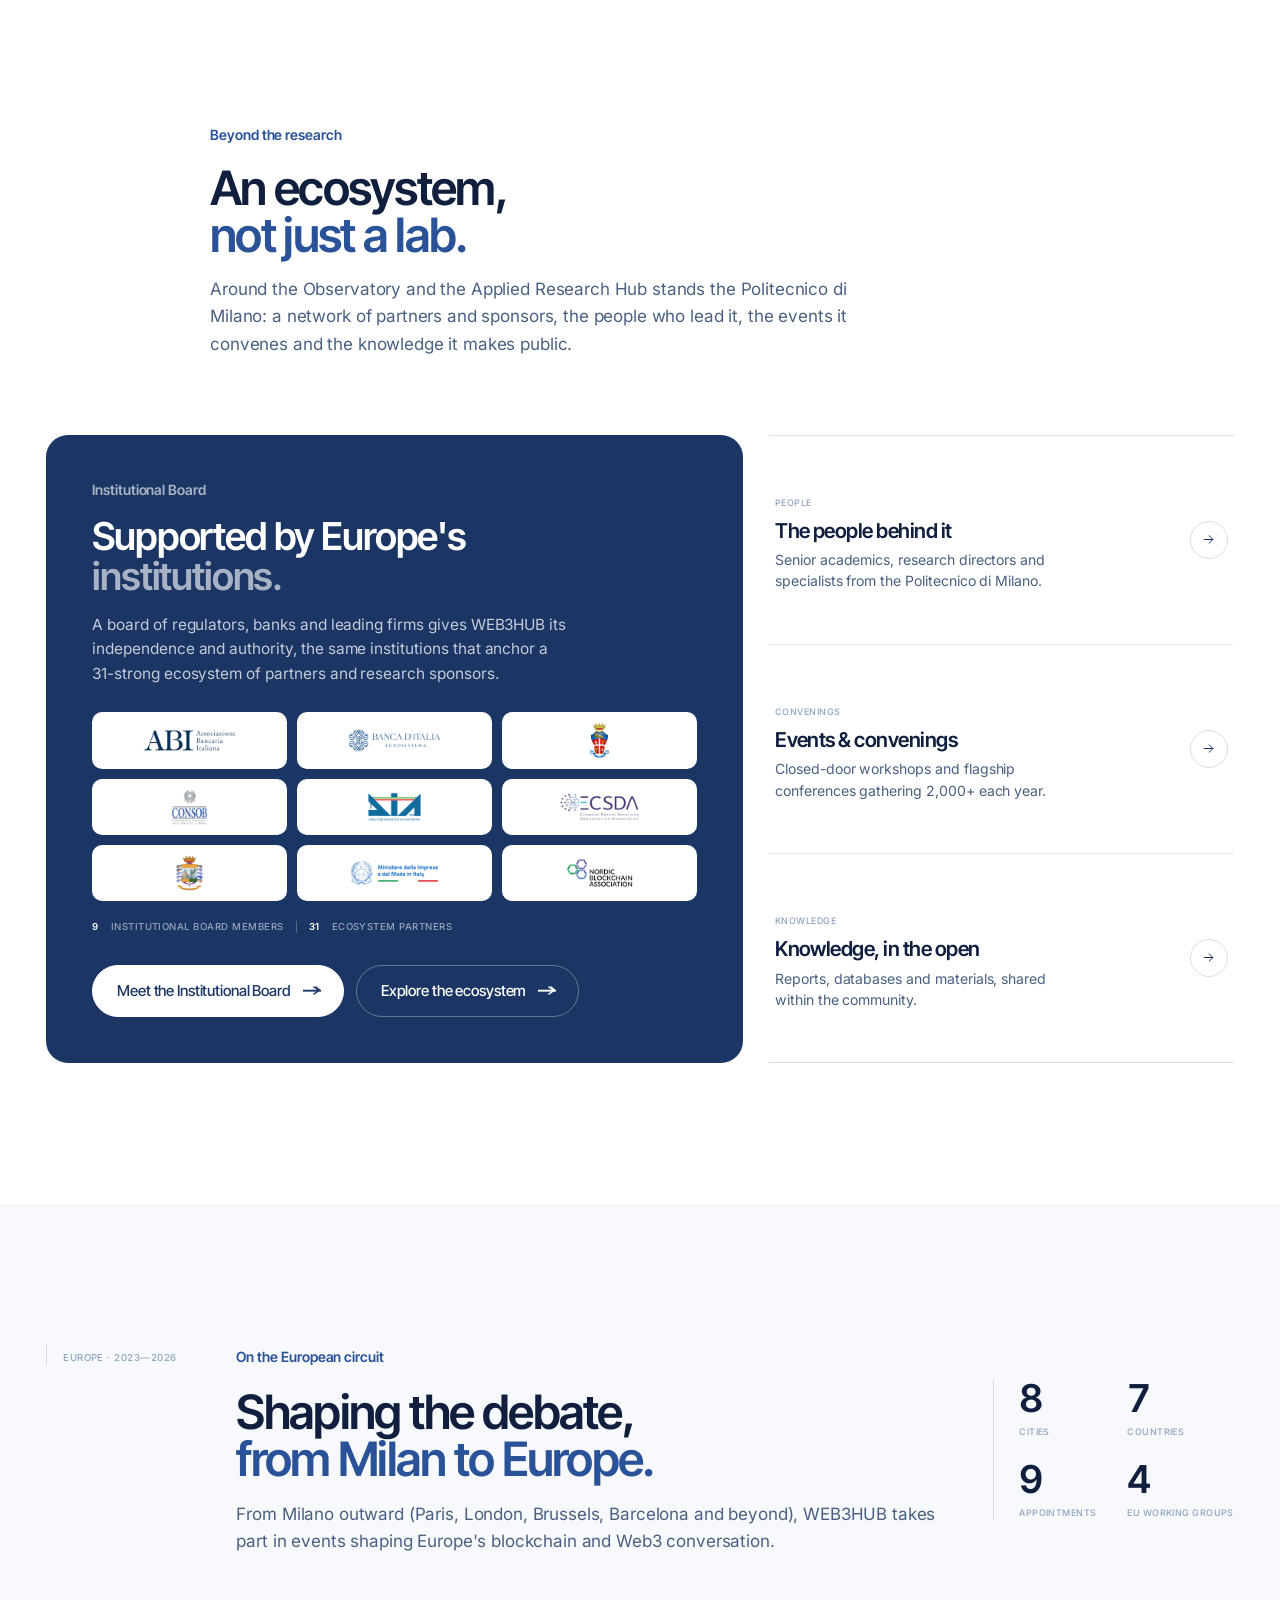
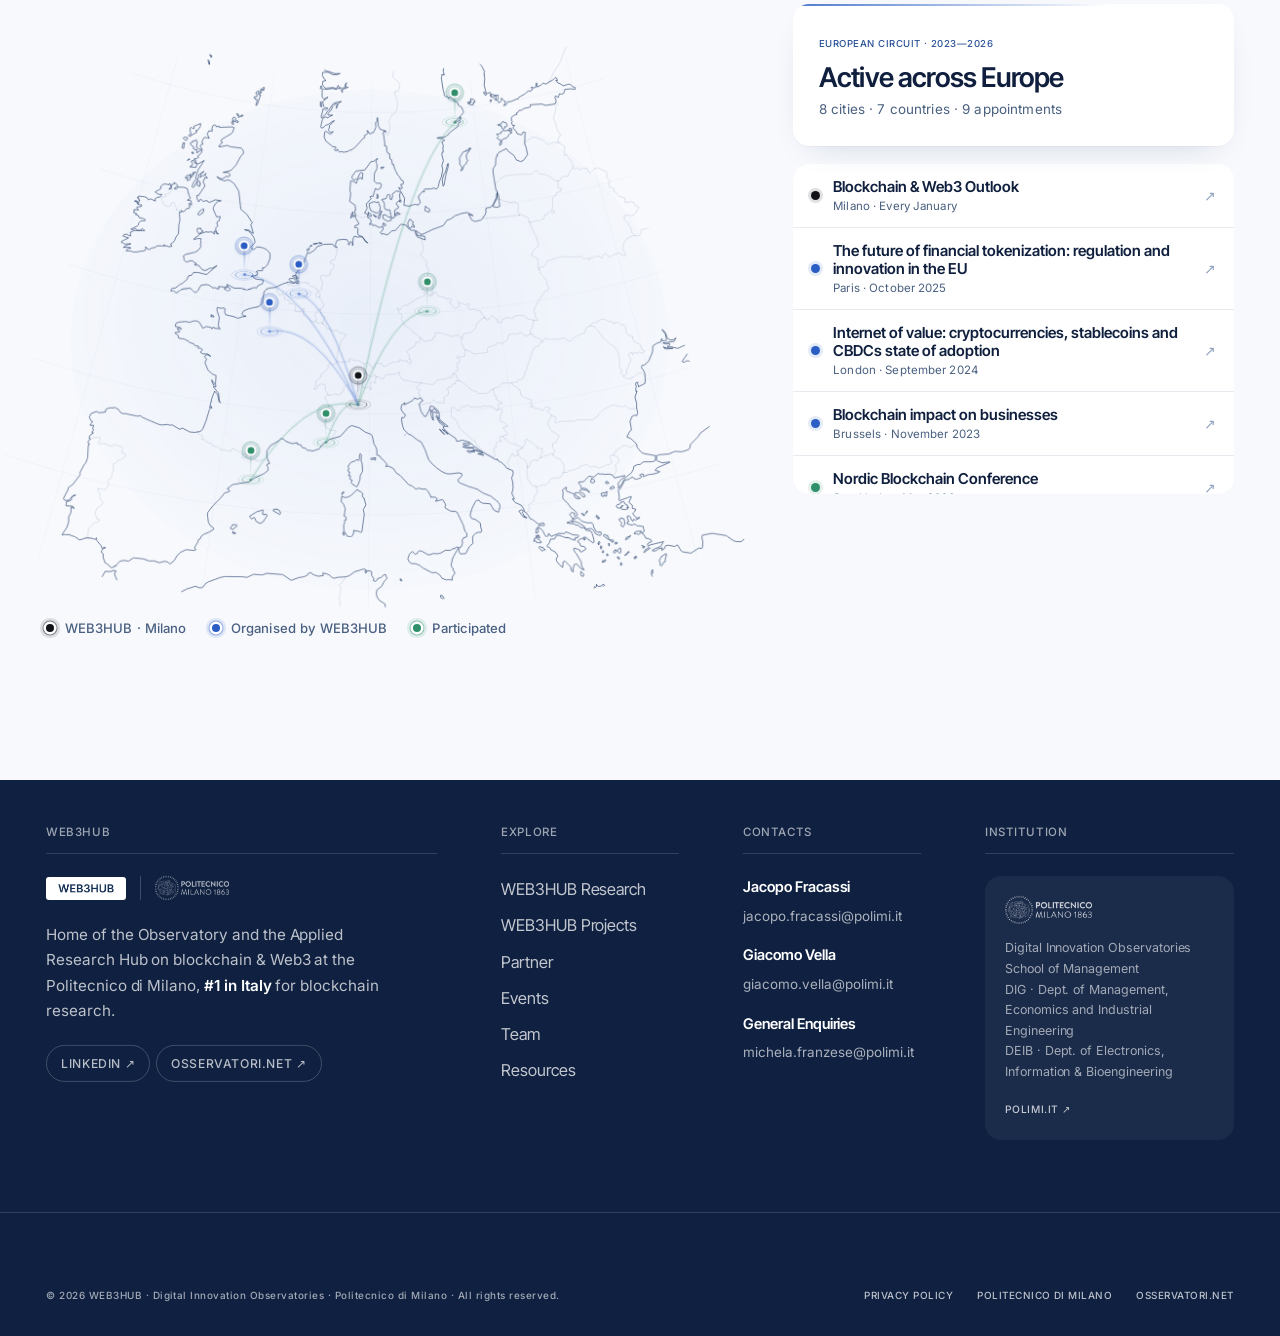
==== commit e68abd2e: "Feedback Davide: nomi Observatory / Applied Research Hub, MIMIT nel board, registro loghi Partners -" ====
--- a/index.html
+++ b/index.html
@@ -914,7 +914,7 @@
 .logos-tier-head .rule{height:1px;background:var(--line)}
 .logos-tier-head .count{font-family:var(--mono);font-size:.62rem;color:var(--text-subtle);letter-spacing:.1em}
 
-/* ── ECOSYSTEM SHOWCASE — compact category marquee rails ── */
+/* ── ECOSYSTEM SHOWCASE — three-tier logo register (styled in premium.css) ── */
 /* ECOSYSTEM — the centre of gravity of the site: full-bleed band, above the commercial block */
 .eco-showcase{position:relative;width:100vw;margin-left:calc(50% - 50vw);padding:clamp(48px,6vw,86px) 0;background:linear-gradient(180deg,var(--surface) 0%,var(--bg) 100%);border-top:1px solid var(--line-2);border-bottom:1px solid var(--line-2);margin-bottom:clamp(72px,9vw,120px)}
 .eco-bar{display:flex;justify-content:space-between;align-items:flex-end;gap:26px clamp(24px,3vw,48px);flex-wrap:wrap;margin-bottom:clamp(28px,3.2vw,44px)}
@@ -928,36 +928,6 @@
 .es-num{font-family:var(--display);font-weight:700;font-size:clamp(1.7rem,2.4vw,2.2rem);line-height:1;letter-spacing:-.026em;color:var(--text)}
 .es-lbl{font-family:var(--mono);font-size:.6rem;font-weight:500;letter-spacing:.16em;text-transform:uppercase;color:var(--text-subtle)}
 
-.eco-rails{position:relative;border:1px solid var(--line-2);border-radius:var(--r);background:var(--bg);box-shadow:var(--shadow-1);overflow:hidden}
-.eco-rails .erc{position:absolute;width:var(--tick);height:var(--tick);border:var(--tick-w) solid var(--tick-color);pointer-events:none;z-index:6}
-.eco-rails .erc.tl{top:-1px;left:-1px;border-right:none;border-bottom:none}
-.eco-rails .erc.tr{top:-1px;right:-1px;border-left:none;border-bottom:none}
-.eco-rails .erc.bl{bottom:-1px;left:-1px;border-right:none;border-top:none}
-.eco-rails .erc.br{bottom:-1px;right:-1px;border-left:none;border-top:none}
-.eco-rail{display:grid;grid-template-columns:clamp(132px,15vw,188px) 1fr;align-items:stretch;border-bottom:1px solid var(--line);position:relative;--cat-color:var(--blue)}
-.eco-rail:last-child{border-bottom:none}
-.eco-rail-label{display:flex;flex-direction:column;justify-content:center;gap:6px;padding:clamp(16px,1.8vw,22px) clamp(16px,1.8vw,26px);border-right:1px solid var(--line-2);background:var(--surface);position:relative;z-index:3}
-.eco-rail-label::before{content:'';position:absolute;left:0;top:0;bottom:0;width:2px;background:var(--cat-color)}
-.erl-cat{font-family:var(--display);font-weight:600;font-size:clamp(.98rem,1.3vw,1.18rem);line-height:1.25;letter-spacing:-.01em;color:var(--text);display:flex;align-items:flex-start;gap:9px}
-.erl-cat::before{content:'';flex-shrink:0;margin-top:calc(.625em - 3.5px);width:7px;height:7px;border-radius:50%;background:var(--cat-color);box-shadow:0 0 9px var(--glow-soft)}
-.eco-rail-view{position:relative;overflow:hidden;display:flex;align-items:stretch;-webkit-mask-image:linear-gradient(90deg,transparent,#000 5%,#000 93%,transparent);mask-image:linear-gradient(90deg,transparent,#000 5%,#000 93%,transparent)}
-.eco-track{display:flex;align-items:stretch;width:max-content;animation:ecoMarqL 48s linear infinite;will-change:transform}
-.eco-rail[data-dir="r"] .eco-track{animation-name:ecoMarqR}
-.eco-rail-view:hover .eco-track{animation-play-state:paused}
-@keyframes ecoMarqL{from{transform:translateX(0)}to{transform:translateX(-50%)}}
-@keyframes ecoMarqR{from{transform:translateX(-50%)}to{transform:translateX(0)}}
-.eco-chip{flex:none;height:clamp(82px,8.4vw,106px);width:clamp(150px,15vw,196px);display:flex;align-items:center;justify-content:center;padding:0 22px;border-right:1px solid var(--line);position:relative;transition:background .3s var(--ease)}
-.eco-chip:hover{background:var(--surface)}
-.eco-chip::after{content:'';position:absolute;left:0;right:0;bottom:0;height:2px;background:var(--cat-color);transform:scaleX(0);transition:transform .35s var(--ease)}
-.eco-chip:hover::after{transform:scaleX(1)}
-.eco-chip img{width:100%;max-width:156px;height:auto;aspect-ratio:3/1;object-fit:contain;filter:saturate(.92) opacity(.9);transition:filter .4s var(--ease),transform .4s var(--ease)}
-.eco-chip:hover img{filter:saturate(1) opacity(1);transform:scale(1.07)}
-.eco-chip .lp-text{font-family:var(--mono);font-size:.66rem;font-weight:600;color:var(--blue);letter-spacing:.02em;text-align:center;line-height:1.25}
-@media(prefers-reduced-motion:reduce){
-  .eco-track{animation:none;flex-wrap:wrap;width:auto}
-  .eco-rail-view{overflow:visible;-webkit-mask-image:none;mask-image:none}
-  .eco-chip[data-clone="1"]{display:none}
-}
 
 /* Partner CTA — compact control-center block */
 .partner-cta{margin-top:clamp(56px,7vw,96px);background:var(--blue);color:#fff;border-radius:var(--r-lg);box-shadow:var(--shadow-2);padding:clamp(36px,4.4vw,58px) clamp(32px,4vw,60px);position:relative;overflow:hidden;display:grid;grid-template-columns:1.45fr .9fr;gap:clamp(28px,4vw,56px);align-items:center}
@@ -1582,11 +1552,6 @@
   .team-grid.directors > .team-node{flex:1 1 100%}
   .team-grid.researchers > .team-node{flex:1 1 130px}
   .pillar,.activity-tile,.case-file,.value-cell,.ea-tile,.team-node{border-right:none;border-bottom:1px solid var(--line)}
-  .eco-rail{grid-template-columns:1fr}
-  .eco-rail-label{flex-direction:row;justify-content:space-between;align-items:center;border-right:none;border-bottom:1px solid var(--line-2);padding:11px 16px}
-  .eco-rail-label::before{top:auto;bottom:0;left:0;width:100%;height:2px}
-  .eco-chip{height:62px;width:118px;padding:0 14px}
-  .eco-chip img{max-width:90px}
   .stats-grid{grid-template-columns:repeat(2,1fr)}
   .stat-cell:nth-child(2){border-right:none}
   .stat-cell:nth-child(-n+2){border-bottom:1px solid rgba(255,255,255,.14)}
@@ -1701,7 +1666,7 @@
 .xpl-dir-row:hover .xpl-dir-arr{background:var(--blue);border-color:var(--blue);color:#fff;transform:rotate(-45deg)}
 
 @media(max-width:980px){.xpl-rack{grid-template-columns:1fr}}
-@media(max-width:560px){.xpl-board{grid-template-columns:repeat(2,1fr)}.xpl-dir-d{display:none}}
+@media(max-width:560px){.xpl-board{gap:8px}.xpl-chip{padding:7px 8px}.xpl-dir-d{display:none}}
 
 /* ════════════════════════════════════════════════════════════
    HOME · EUROPEAN PRESENCE — institutional 3D presence map
@@ -2033,7 +1998,7 @@
     </h1>
 
     <p class="hero-sub fade-up delay-2">
-      One lab, two souls: a <b>research observatory</b> and an <b>applied lab</b> at the Politecnico di Milano.
+      One lab, two souls: the <b>Observatory</b> and the <b>Applied Research Hub</b> at the Politecnico di Milano.
     </p>
 
     <!-- HERO BRIDGE — two souls diverging from one foundation (feedback L1/L2) -->
@@ -2160,7 +2125,7 @@
     <div class="identity-head fade-up">
       <span class="tag"><span class="dot"></span>Two souls · One mission</span>
       <h2 class="h-xl" id="identity-heading" style="margin-top:20px">Research and <span class="accent">application.</span></h2>
-      <p class="lede lede-identity" style="margin:20px auto 0">Two complementary missions, one shared foundation. <br class="d-br"/>WEB3HUB couples a research observatory with an applied lab, bound together by a single <br class="d-br"/>hub of expertise, partners and infrastructure.</p>
+      <p class="lede lede-identity" style="margin:20px auto 0">Two complementary missions, one shared foundation. <br class="d-br"/>WEB3HUB couples the Observatory with the Applied Research Hub, bound together by a single <br class="d-br"/>hub of expertise, partners and infrastructure.</p>
     </div>
 
     <div class="identity-link">
@@ -2232,7 +2197,7 @@
     <div class="stat-cell" style="--bar:65%">
       <span class="stat-ord">03</span>
       <span class="stat-num" data-target="4"><span class="val">0</span></span>
-      <span class="stat-lbl">INTL · WORKING GROUPS</span>
+      <span class="stat-lbl">International Working Groups</span>
       <span class="stat-desc">Inatba · EU Blockchain Forum · EBSI · IBSI, shaping European regulatory dialogue.</span>
       <span class="stat-bar"></span>
     </div>
@@ -2254,7 +2219,7 @@
       <div>
         <span class="tag"><span class="dot"></span>Beyond the research</span>
         <h2 class="h-lg" id="explore-title" style="margin-top:16px">An ecosystem,<br/><span class="accent">not just a lab.</span></h2>
-        <p class="lede" style="margin-top:18px">Around the research and the applied projects stands a wider institution: a network of partners and sponsors, the people who lead it, the events it convenes and the knowledge it makes public.</p>
+        <p class="lede" style="margin-top:18px">Around the Observatory and the Applied Research Hub stands the Politecnico di Milano: a network of partners and sponsors, the people who lead it, the events it convenes and the knowledge it makes public.</p>
       </div>
     </div>
 
@@ -2264,7 +2229,7 @@
       <div class="xpl-feature">
         <span class="xpl-feat-label"><span class="dot"></span>Institutional Board</span>
         <h3 class="xpl-feat-h">Supported by Europe's<br/><span class="accent">institutions.</span></h3>
-        <p class="xpl-feat-desc">A board of regulators, banks and leading firms gives WEB3HUB its independence and authority, the same institutions that anchor a 30-strong ecosystem of partners and research sponsors.</p>
+        <p class="xpl-feat-desc">A board of regulators, banks and leading firms gives WEB3HUB its independence and authority, the same institutions that anchor a 31-strong ecosystem of partners and research sponsors.</p>
 
         <div class="xpl-board" role="list" aria-label="Institutional Board members">
           <span class="xpl-chip" role="listitem"><img src="assets/logos/norm/abi.png" alt="ABI" loading="lazy" decoding="async" onerror="this.style.display='none';this.nextElementSibling.style.display='block'" /><span class="xpl-chip-txt" style="display:none">ABI</span></span>
@@ -2274,10 +2239,11 @@
           <span class="xpl-chip" role="listitem"><img src="assets/logos/norm/dia.png" alt="DIA" loading="lazy" decoding="async" onerror="this.style.display='none';this.nextElementSibling.style.display='block'" /><span class="xpl-chip-txt" style="display:none">DIA</span></span>
           <span class="xpl-chip" role="listitem"><img src="assets/logos/norm/ecsda.png" alt="ECSDA" loading="lazy" decoding="async" onerror="this.style.display='none';this.nextElementSibling.style.display='block'" /><span class="xpl-chip-txt" style="display:none">ECSDA</span></span>
           <span class="xpl-chip" role="listitem"><img src="assets/logos/norm/guardia-finanza.png" alt="Guardia di Finanza" loading="lazy" decoding="async" onerror="this.style.display='none';this.nextElementSibling.style.display='block'" /><span class="xpl-chip-txt" style="display:none">Guardia di Finanza</span></span>
+          <span class="xpl-chip" role="listitem"><img src="assets/logos/norm/mimit.png" alt="Ministero delle Imprese e del Made in Italy" loading="lazy" decoding="async" onerror="this.style.display='none';this.nextElementSibling.style.display='block'" /><span class="xpl-chip-txt" style="display:none">MIMIT</span></span>
           <span class="xpl-chip" role="listitem"><img src="assets/logos/norm/nordic.png" alt="Nordic Blockchain Association" loading="lazy" decoding="async" onerror="this.style.display='none';this.nextElementSibling.style.display='block'" /><span class="xpl-chip-txt" style="display:none">Nordic</span></span>
         </div>
 
-        <div class="xpl-feat-meta"><b>8</b> Institutional Board members<span class="sep"></span><b>30</b> ecosystem partners</div>
+        <div class="xpl-feat-meta"><b>9</b> Institutional Board members<span class="sep"></span><b>31</b> ecosystem partners</div>
 
         <div class="xpl-feat-ctas">
           <a href="#partner" class="btn btn--white">Meet the Institutional Board <span class="arrow"><svg viewBox="0 0 18 9"><line x1="0" y1="4.5" x2="16" y2="4.5"/><polyline points="11,1 16,4.5 11,8"/></svg></span></a>
@@ -2331,7 +2297,7 @@
       <div>
         <span class="euro-tag"><span class="dot"></span>On the European circuit</span>
         <h2 class="euro-h" id="intl-title">Shaping the debate,<br/><span class="accent">from Milan to Europe.</span></h2>
-        <p class="euro-lede">From Milano outward (Paris, London, Brussels, Barcelona and beyond), WEB3HUB takes part in, and is invited to, events shaping Europe's blockchain and Web3 conversation.</p>
+        <p class="euro-lede">From Milano outward (Paris, London, Brussels, Barcelona and beyond), WEB3HUB takes part in events shaping Europe's blockchain and Web3 conversation.</p>
       </div>
       <div class="euro-fp" role="list" aria-label="International footprint">
         <div class="euro-fp-stat" role="listitem"><b>8</b><span>Cities</span></div>
@@ -2456,7 +2422,7 @@
         </div>
         <div class="activity-tile">
           <span class="a-num">4</span>
-          <span class="a-name">Intl. Working Groups</span>
+          <span class="a-name">International Working Groups</span>
           <span class="a-desc">Inatba, EU Blockchain Forum, EBSI and IBSI: shaping European dialogue.</span>
         </div>
         <div class="activity-tile">
@@ -2524,7 +2490,7 @@
         <div class="why-cell">
           <span class="why-ghost" aria-hidden="true">01</span>
           <h3 class="why-name">Super-partes <span class="accent">guarantor.</span></h3>
-          <p class="why-desc">The Politecnico di Milano's independence ensures objective analysis, free from commercial conflicts of interest, a guarantee that few private partners can match.</p>
+          <p class="why-desc">The Politecnico di Milano's independence ensures objective analysis, free from commercial conflicts of interest.</p>
           <span class="why-kicker">Independence</span>
         </div>
         <div class="why-cell">
@@ -2673,65 +2639,64 @@
       <div class="eco-bar fade-up">
         <div class="eco-bar-lead">
           <span class="tag"><span class="dot"></span>The ecosystem</span>
-          <h2 class="eco-title">A network of <span class="accent">30 leading</span><br/>organisations &amp; institutions.</h2>
+          <h2 class="eco-title">A network of <span class="accent">31 leading</span><br/>organisations &amp; institutions.</h2>
           <p class="eco-sub">The companies, sponsors and institutions that fund the research, sit at the table and put it to work.</p>
         </div>
         <div class="eco-stats">
           <div class="eco-stat" style="--c:var(--blue)"><span class="es-num">10</span><span class="es-lbl">Partners</span></div>
           <div class="eco-stat" style="--c:var(--blue-bright)"><span class="es-num">12</span><span class="es-lbl">Sponsors</span></div>
-          <div class="eco-stat" style="--c:#5b6b85"><span class="es-num">8</span><span class="es-lbl">Institutional Board members</span></div>
-        </div>
-      </div>
-
-      <div class="eco-rails fade-up">
-        
-
-        <div class="eco-rail" data-dir="l" style="--cat-color:var(--blue)">
-          <div class="eco-rail-label"><span class="erl-cat">Partners</span></div>
-          <div class="eco-rail-view"><div class="eco-track">
-            <div class="eco-chip" title="Accenture"><img src="assets/logos/norm/accenture.png" alt="Accenture" loading="lazy" decoding="async" onerror="this.outerHTML='<span class=&quot;lp-text&quot;>Accenture</span>'" /></div>
-            <div class="eco-chip" title="Almaviva"><img src="assets/logos/norm/almaviva.png" alt="Almaviva" loading="lazy" decoding="async" onerror="this.outerHTML='<span class=&quot;lp-text&quot;>Almaviva</span>'" /></div>
-            <div class="eco-chip" title="Bancomat"><img src="assets/logos/norm/bancomat.png" alt="Bancomat" loading="lazy" decoding="async" onerror="this.outerHTML='<span class=&quot;lp-text&quot;>Bancomat</span>'" /></div>
-            <div class="eco-chip" title="B&ouml;rse Stuttgart Digital"><img src="assets/logos/norm/boerse-stuttgart.png" alt="B&ouml;rse Stuttgart Digital" loading="lazy" decoding="async" onerror="this.outerHTML='<span class=&quot;lp-text&quot;>Börse Stuttgart</span>'" /></div>
-            <div class="eco-chip" title="Cassa Depositi e Prestiti"><img src="assets/logos/norm/cdp.png" alt="Cassa Depositi e Prestiti" loading="lazy" decoding="async" onerror="this.outerHTML='<span class=&quot;lp-text&quot;>CDP</span>'" /></div>
-            <div class="eco-chip" title="Enel"><img src="assets/logos/norm/enel.png" alt="Enel" loading="lazy" decoding="async" onerror="this.outerHTML='<span class=&quot;lp-text&quot;>Enel</span>'" /></div>
-            <div class="eco-chip" title="EY"><img src="assets/logos/norm/ey.png" alt="EY" loading="lazy" decoding="async" onerror="this.outerHTML='<span class=&quot;lp-text&quot;>EY</span>'" /></div>
-            <div class="eco-chip" title="Intesa Sanpaolo"><img src="assets/logos/norm/intesa-sanpaolo.png" alt="Intesa Sanpaolo" loading="lazy" decoding="async" onerror="this.outerHTML='<span class=&quot;lp-text&quot;>Intesa Sanpaolo</span>'" /></div>
-            <div class="eco-chip" title="Mediolanum Banca"><img src="assets/logos/norm/mediolanum.png" alt="Mediolanum Banca" loading="lazy" decoding="async" onerror="this.outerHTML='<span class=&quot;lp-text&quot;>Mediolanum Banca</span>'" /></div>
-            <div class="eco-chip" title="Pomiager"><img src="assets/logos/norm/pomiager.png" alt="Pomiager" loading="lazy" decoding="async" onerror="this.outerHTML='<span class=&quot;lp-text&quot;>Pomiager</span>'" /></div>
-          </div></div>
-        </div>
-
-        <div class="eco-rail" data-dir="r" style="--cat-color:var(--blue-bright)">
-          <div class="eco-rail-label"><span class="erl-cat">Sponsors</span></div>
-          <div class="eco-rail-view"><div class="eco-track">
-            <div class="eco-chip" title="42LF Innovation"><img src="assets/logos/norm/42lf.png" alt="42LF Innovation" loading="lazy" decoding="async" onerror="this.outerHTML='<span class=&quot;lp-text&quot;>42LF Innovation</span>'" /></div>
-            <div class="eco-chip" title="BNL BNP Paribas"><img src="assets/logos/norm/bnl-bnp-paribas.png" alt="BNL BNP Paribas" loading="lazy" decoding="async" onerror="this.outerHTML='<span class=&quot;lp-text&quot;>BNL BNP Paribas</span>'" /></div>
-            <div class="eco-chip" title="Crypfy"><img src="assets/logos/norm/crypfy.png" alt="Crypfy" loading="lazy" decoding="async" onerror="this.outerHTML='<span class=&quot;lp-text&quot;>Crypfy</span>'" /></div>
-            <div class="eco-chip" title="Deloitte"><img src="assets/logos/norm/deloitte.png" alt="Deloitte" loading="lazy" decoding="async" onerror="this.outerHTML='<span class=&quot;lp-text&quot;>Deloitte</span>'" /></div>
-            <div class="eco-chip" title="Fortiland"><img src="assets/logos/norm/fortiland.png" alt="Fortiland" loading="lazy" decoding="async" onerror="this.outerHTML='<span class=&quot;lp-text&quot;>Fortiland</span>'" /></div>
-            <div class="eco-chip" title="Gruppo BCC Iccrea"><img src="assets/logos/norm/bcc-iccrea.png" alt="Gruppo BCC Iccrea" loading="lazy" decoding="async" onerror="this.outerHTML='<span class=&quot;lp-text&quot;>Gruppo BCC Iccrea</span>'" /></div>
-            <div class="eco-chip" title="Lab-go"><img src="assets/logos/norm/labgo.png" alt="Lab-go" loading="lazy" decoding="async" onerror="this.outerHTML='<span class=&quot;lp-text&quot;>Lab-go</span>'" /></div>
-            <div class="eco-chip" title="MoneyViz"><img src="assets/logos/norm/moneyviz.png" alt="MoneyViz" loading="lazy" decoding="async" onerror="this.outerHTML='<span class=&quot;lp-text&quot;>MoneyViz</span>'" /></div>
-            <div class="eco-chip" title="NEST Company"><img src="assets/logos/norm/nest.png" alt="NEST Company" loading="lazy" decoding="async" onerror="this.outerHTML='<span class=&quot;lp-text&quot;>NEST Company</span>'" /></div>
-            <div class="eco-chip" title="Nexi"><img src="assets/logos/norm/nexi.png" alt="Nexi" loading="lazy" decoding="async" onerror="this.outerHTML='<span class=&quot;lp-text&quot;>Nexi</span>'" /></div>
-            <div class="eco-chip" title="Prometeia"><img src="assets/logos/norm/prometeia.png" alt="Prometeia" loading="lazy" decoding="async" onerror="this.outerHTML='<span class=&quot;lp-text&quot;>Prometeia</span>'" /></div>
-            <div class="eco-chip" title="Smart Brick Investments"><img src="assets/logos/norm/smart-brick.png" alt="Smart Brick Investments" loading="lazy" decoding="async" onerror="this.outerHTML='<span class=&quot;lp-text&quot;>Smart Brick</span>'" /></div>
-          </div></div>
-        </div>
-
-        <div class="eco-rail" data-dir="l" style="--cat-color:#5b6b85">
-          <div class="eco-rail-label"><span class="erl-cat">Institutional Board</span></div>
-          <div class="eco-rail-view"><div class="eco-track">
-            <div class="eco-chip" title="ABI"><img src="assets/logos/norm/abi.png" alt="ABI" loading="lazy" decoding="async" onerror="this.outerHTML='<span class=&quot;lp-text&quot;>ABI</span>'" /></div>
-            <div class="eco-chip" title="Banca d'Italia"><img src="assets/logos/norm/banca-italia.png" alt="Banca d'Italia" loading="lazy" decoding="async" onerror="this.outerHTML='<span class=&quot;lp-text&quot;>Banca d'Italia</span>'" /></div>
-            <div class="eco-chip" title="Arma dei Carabinieri"><img src="assets/logos/norm/carabinieri.png" alt="Arma dei Carabinieri" loading="lazy" decoding="async" onerror="this.outerHTML='<span class=&quot;lp-text&quot;>Carabinieri</span>'" /></div>
-            <div class="eco-chip" title="CONSOB"><img src="assets/logos/norm/consob.png" alt="CONSOB" loading="lazy" decoding="async" onerror="this.outerHTML='<span class=&quot;lp-text&quot;>CONSOB</span>'" /></div>
-            <div class="eco-chip" title="DIA"><img src="assets/logos/norm/dia.png" alt="DIA" loading="lazy" decoding="async" onerror="this.outerHTML='<span class=&quot;lp-text&quot;>DIA</span>'" /></div>
-            <div class="eco-chip" title="ECSDA"><img src="assets/logos/norm/ecsda.png" alt="ECSDA" loading="lazy" decoding="async" onerror="this.outerHTML='<span class=&quot;lp-text&quot;>ECSDA</span>'" /></div>
-            <div class="eco-chip" title="Guardia di Finanza"><img src="assets/logos/norm/guardia-finanza.png" alt="Guardia di Finanza" loading="lazy" decoding="async" onerror="this.outerHTML='<span class=&quot;lp-text&quot;>Guardia di Finanza</span>'" /></div>
-            <div class="eco-chip" title="Nordic Blockchain Association"><img src="assets/logos/norm/nordic.png" alt="Nordic Blockchain Association" loading="lazy" decoding="async" onerror="this.outerHTML='<span class=&quot;lp-text&quot;>Nordic</span>'" /></div>
-          </div></div>
+          <div class="eco-stat" style="--c:#5b6b85"><span class="es-num">9</span><span class="es-lbl">Institutional Board members</span></div>
+        </div>
+      </div>
+
+      <!-- ECOSYSTEM REGISTER — every logo visible at once, three tiers by rank.
+           Rows are fixed per tier and breakpoint (see .reg-grid) so no row is ever orphaned. -->
+      <div class="eco-reg">
+        <div class="reg-tier" data-tier="board" style="--cat-color:#5b6b85">
+          <div class="reg-head"><i aria-hidden="true"></i><h3 class="reg-name" id="reg-board">Institutional Board</h3><span class="reg-count">9</span></div>
+          <div class="reg-grid" role="list" aria-labelledby="reg-board">
+            <div class="reg-logo" role="listitem"><img src="assets/logos/norm/abi.png" alt="ABI" loading="lazy" decoding="async" onerror="this.parentNode.classList.add('no-logo');this.nextElementSibling.removeAttribute('aria-hidden')" /><span class="reg-cap" aria-hidden="true">Associazione Bancaria Italiana</span></div>
+            <div class="reg-logo" role="listitem"><img src="assets/logos/norm/banca-italia.png" alt="Banca d'Italia" loading="lazy" decoding="async" onerror="this.parentNode.classList.add('no-logo');this.nextElementSibling.removeAttribute('aria-hidden')" /><span class="reg-cap" aria-hidden="true">Banca d'Italia</span></div>
+            <div class="reg-logo" role="listitem"><img src="assets/logos/norm/carabinieri.png" alt="Arma dei Carabinieri" loading="lazy" decoding="async" onerror="this.parentNode.classList.add('no-logo');this.nextElementSibling.removeAttribute('aria-hidden')" /><span class="reg-cap" aria-hidden="true">Arma dei Carabinieri</span></div>
+            <div class="reg-logo" role="listitem"><img src="assets/logos/norm/consob.png" alt="CONSOB" loading="lazy" decoding="async" onerror="this.parentNode.classList.add('no-logo');this.nextElementSibling.removeAttribute('aria-hidden')" /><span class="reg-cap" aria-hidden="true">CONSOB</span></div>
+            <div class="reg-logo" role="listitem"><img src="assets/logos/norm/dia.png" alt="DIA — Direzione Investigativa Antimafia" loading="lazy" decoding="async" onerror="this.parentNode.classList.add('no-logo');this.nextElementSibling.removeAttribute('aria-hidden')" /><span class="reg-cap" aria-hidden="true">Direzione Investigativa Antimafia</span></div>
+            <div class="reg-logo" role="listitem"><img src="assets/logos/norm/ecsda.png" alt="ECSDA — European CSD Association" loading="lazy" decoding="async" onerror="this.parentNode.classList.add('no-logo');this.nextElementSibling.removeAttribute('aria-hidden')" /><span class="reg-cap" aria-hidden="true">European CSD Association</span></div>
+            <div class="reg-logo" role="listitem"><img src="assets/logos/norm/guardia-finanza.png" alt="Guardia di Finanza" loading="lazy" decoding="async" onerror="this.parentNode.classList.add('no-logo');this.nextElementSibling.removeAttribute('aria-hidden')" /><span class="reg-cap" aria-hidden="true">Guardia di Finanza</span></div>
+            <div class="reg-logo" role="listitem"><img src="assets/logos/norm/mimit.png" alt="Ministero delle Imprese e del Made in Italy" loading="lazy" decoding="async" onerror="this.parentNode.classList.add('no-logo');this.nextElementSibling.removeAttribute('aria-hidden')" /><span class="reg-cap" aria-hidden="true">Ministero delle Imprese e del Made in Italy</span></div>
+            <div class="reg-logo" role="listitem"><img src="assets/logos/norm/nordic.png" alt="Nordic Blockchain Association" loading="lazy" decoding="async" onerror="this.parentNode.classList.add('no-logo');this.nextElementSibling.removeAttribute('aria-hidden')" /><span class="reg-cap" aria-hidden="true">Nordic Blockchain Association</span></div>
+          </div>
+        </div>
+        <div class="reg-tier" data-tier="partners" style="--cat-color:var(--blue)">
+          <div class="reg-head"><i aria-hidden="true"></i><h3 class="reg-name" id="reg-partners">Partners</h3><span class="reg-count">10</span></div>
+          <div class="reg-grid" role="list" aria-labelledby="reg-partners">
+            <div class="reg-logo" role="listitem"><img src="assets/logos/norm/accenture.png" alt="Accenture" loading="lazy" decoding="async" onerror="this.parentNode.classList.add('no-logo');this.nextElementSibling.removeAttribute('aria-hidden')" /><span class="reg-cap" aria-hidden="true">Accenture</span></div>
+            <div class="reg-logo" role="listitem"><img src="assets/logos/norm/almaviva.png" alt="Almaviva" loading="lazy" decoding="async" onerror="this.parentNode.classList.add('no-logo');this.nextElementSibling.removeAttribute('aria-hidden')" /><span class="reg-cap" aria-hidden="true">Almaviva</span></div>
+            <div class="reg-logo" role="listitem"><img src="assets/logos/norm/bancomat.png" alt="Bancomat" loading="lazy" decoding="async" onerror="this.parentNode.classList.add('no-logo');this.nextElementSibling.removeAttribute('aria-hidden')" /><span class="reg-cap" aria-hidden="true">Bancomat</span></div>
+            <div class="reg-logo" role="listitem"><img src="assets/logos/norm/boerse-stuttgart.png" alt="B&ouml;rse Stuttgart Digital" loading="lazy" decoding="async" onerror="this.parentNode.classList.add('no-logo');this.nextElementSibling.removeAttribute('aria-hidden')" /><span class="reg-cap" aria-hidden="true">B&ouml;rse Stuttgart Digital</span></div>
+            <div class="reg-logo" role="listitem"><img src="assets/logos/norm/cdp.png" alt="Cassa Depositi e Prestiti" loading="lazy" decoding="async" onerror="this.parentNode.classList.add('no-logo');this.nextElementSibling.removeAttribute('aria-hidden')" /><span class="reg-cap" aria-hidden="true">Cassa Depositi e Prestiti</span></div>
+            <div class="reg-logo" role="listitem"><img src="assets/logos/norm/enel.png" alt="Enel" loading="lazy" decoding="async" onerror="this.parentNode.classList.add('no-logo');this.nextElementSibling.removeAttribute('aria-hidden')" /><span class="reg-cap" aria-hidden="true">Enel</span></div>
+            <div class="reg-logo" role="listitem"><img src="assets/logos/norm/ey.png" alt="EY" loading="lazy" decoding="async" onerror="this.parentNode.classList.add('no-logo');this.nextElementSibling.removeAttribute('aria-hidden')" /><span class="reg-cap" aria-hidden="true">EY</span></div>
+            <div class="reg-logo" role="listitem"><img src="assets/logos/norm/intesa-sanpaolo.png" alt="Intesa Sanpaolo" loading="lazy" decoding="async" onerror="this.parentNode.classList.add('no-logo');this.nextElementSibling.removeAttribute('aria-hidden')" /><span class="reg-cap" aria-hidden="true">Intesa Sanpaolo</span></div>
+            <div class="reg-logo" role="listitem"><img src="assets/logos/norm/mediolanum.png" alt="Mediolanum Banca" loading="lazy" decoding="async" onerror="this.parentNode.classList.add('no-logo');this.nextElementSibling.removeAttribute('aria-hidden')" /><span class="reg-cap" aria-hidden="true">Mediolanum Banca</span></div>
+            <div class="reg-logo" role="listitem"><img src="assets/logos/norm/pomiager.png" alt="Pomiager" loading="lazy" decoding="async" onerror="this.parentNode.classList.add('no-logo');this.nextElementSibling.removeAttribute('aria-hidden')" /><span class="reg-cap" aria-hidden="true">Pomiager</span></div>
+          </div>
+        </div>
+        <div class="reg-tier" data-tier="sponsors" style="--cat-color:var(--blue-bright)">
+          <div class="reg-head"><i aria-hidden="true"></i><h3 class="reg-name" id="reg-sponsors">Sponsors</h3><span class="reg-count">12</span></div>
+          <div class="reg-grid" role="list" aria-labelledby="reg-sponsors">
+            <div class="reg-logo" role="listitem"><img src="assets/logos/norm/42lf.png" alt="42LF Innovation" loading="lazy" decoding="async" onerror="this.parentNode.classList.add('no-logo');this.nextElementSibling.removeAttribute('aria-hidden')" /><span class="reg-cap" aria-hidden="true">42LF Innovation</span></div>
+            <div class="reg-logo" role="listitem"><img src="assets/logos/norm/bnl-bnp-paribas.png" alt="BNL BNP Paribas" loading="lazy" decoding="async" onerror="this.parentNode.classList.add('no-logo');this.nextElementSibling.removeAttribute('aria-hidden')" /><span class="reg-cap" aria-hidden="true">BNL BNP Paribas</span></div>
+            <div class="reg-logo" role="listitem"><img src="assets/logos/norm/crypfy.png" alt="Crypfy" loading="lazy" decoding="async" onerror="this.parentNode.classList.add('no-logo');this.nextElementSibling.removeAttribute('aria-hidden')" /><span class="reg-cap" aria-hidden="true">Crypfy</span></div>
+            <div class="reg-logo" role="listitem"><img src="assets/logos/norm/deloitte.png" alt="Deloitte" loading="lazy" decoding="async" onerror="this.parentNode.classList.add('no-logo');this.nextElementSibling.removeAttribute('aria-hidden')" /><span class="reg-cap" aria-hidden="true">Deloitte</span></div>
+            <div class="reg-logo" role="listitem"><img src="assets/logos/norm/fortiland.png" alt="Fortiland" loading="lazy" decoding="async" onerror="this.parentNode.classList.add('no-logo');this.nextElementSibling.removeAttribute('aria-hidden')" /><span class="reg-cap" aria-hidden="true">Fortiland</span></div>
+            <div class="reg-logo" role="listitem"><img src="assets/logos/norm/bcc-iccrea.png" alt="Gruppo BCC Iccrea" loading="lazy" decoding="async" onerror="this.parentNode.classList.add('no-logo');this.nextElementSibling.removeAttribute('aria-hidden')" /><span class="reg-cap" aria-hidden="true">Gruppo BCC Iccrea</span></div>
+            <div class="reg-logo" role="listitem"><img src="assets/logos/norm/labgo.png" alt="Lab-go" loading="lazy" decoding="async" onerror="this.parentNode.classList.add('no-logo');this.nextElementSibling.removeAttribute('aria-hidden')" /><span class="reg-cap" aria-hidden="true">Lab-go</span></div>
+            <div class="reg-logo" role="listitem"><img src="assets/logos/norm/moneyviz.png" alt="MoneyViz" loading="lazy" decoding="async" onerror="this.parentNode.classList.add('no-logo');this.nextElementSibling.removeAttribute('aria-hidden')" /><span class="reg-cap" aria-hidden="true">MoneyViz</span></div>
+            <div class="reg-logo" role="listitem"><img src="assets/logos/norm/nest.png" alt="NEST Company" loading="lazy" decoding="async" onerror="this.parentNode.classList.add('no-logo');this.nextElementSibling.removeAttribute('aria-hidden')" /><span class="reg-cap" aria-hidden="true">NEST Company</span></div>
+            <div class="reg-logo" role="listitem"><img src="assets/logos/norm/nexi.png" alt="Nexi" loading="lazy" decoding="async" onerror="this.parentNode.classList.add('no-logo');this.nextElementSibling.removeAttribute('aria-hidden')" /><span class="reg-cap" aria-hidden="true">Nexi</span></div>
+            <div class="reg-logo" role="listitem"><img src="assets/logos/norm/prometeia.png" alt="Prometeia" loading="lazy" decoding="async" onerror="this.parentNode.classList.add('no-logo');this.nextElementSibling.removeAttribute('aria-hidden')" /><span class="reg-cap" aria-hidden="true">Prometeia</span></div>
+            <div class="reg-logo" role="listitem"><img src="assets/logos/norm/smart-brick.png" alt="Smart Brick Investments" loading="lazy" decoding="async" onerror="this.parentNode.classList.add('no-logo');this.nextElementSibling.removeAttribute('aria-hidden')" /><span class="reg-cap" aria-hidden="true">Smart Brick Investments</span></div>
+          </div>
         </div>
       </div>
       </div>
@@ -2769,7 +2734,7 @@
           </div>
           <div class="value-cell">
             <span class="v-cat">TRUST</span>
-            <h4 class="v-name">Authentic pre-competitive environment</h4>
+            <h4 class="v-name">Pre-competitive environment</h4>
             <p class="v-desc">Closed-door events in an informal, genuinely pre-competitive atmosphere, designed to share experience and generate real value for the community.</p>
           </div>
         </div>
@@ -2849,7 +2814,7 @@
         <span class="tag fade-up"><span class="dot"></span>Events</span>
         <h2 class="h-xl fade-up delay-1" id="events-title" style="margin-top:20px">Events<br/><span class="accent">&amp; activities.</span></h2>
       </div>
-      <p class="lede fade-up delay-2">Every year the Observatory runs a structured cycle of events, from intimate closed-door workshops to major national and international conferences, giving partners and sponsors privileged access to research findings and peer networks.</p>
+      <p class="lede fade-up delay-2">Every year the Observatory runs a structured cycle of events, from closed-door workshops to major national and international conferences, giving partners and sponsors privileged access to research findings and peer networks.</p>
     </div>
 
     <div class="events-aside fade-up">
@@ -2878,7 +2843,7 @@
       <div class="ea-tile">
         <span class="ea-id">POLICY</span>
         <span class="ea-num">4</span>
-        <span class="ea-name">Intl. Working Groups</span>
+        <span class="ea-name">International Working Groups</span>
         <span class="ea-desc">Inatba · EU Blockchain Forum · EBSI · IBSI, shaping European regulatory dialogue.</span>
       </div>
     </div>
@@ -2957,7 +2922,7 @@
           <div class="bk-head">
             <span class="bk-num">EVENT <b>#05</b></span>
             <span class="bk-month">19 NOVEMBER 2026</span>
-            <span class="bk-type">WORKSHOP</span>
+            <span class="bk-type">INTERNATIONAL WORKSHOP</span>
           </div>
           <h4 class="bk-title">Consumer Workshop</h4>
           <p class="bk-desc">Presentation of the annual survey on European consumers and crypto-assets, covering adoption trends, investor profiles, behaviors and sentiment across major European markets.</p>
@@ -2990,20 +2955,21 @@
         <p class="eco-cta-body">Every workshop and conference brings together the partners, sponsors and Institutional Board that power WEB3HUB: <strong>leading companies and institutions</strong> working on blockchain and Web3 across Italy and Europe. Discover who stands behind the programme and the network you can build with.</p>
         <div class="eco-cta-actions">
           <a href="#partner" class="btn btn--solid">Explore the partner ecosystem <span class="arrow"><svg viewBox="0 0 18 9"><line x1="0" y1="4.5" x2="16" y2="4.5"/><polyline points="11,1 16,4.5 11,8"/></svg></span></a>
-          <span class="eco-cta-meta"><b>10</b> partners · <b>12</b> sponsors · <b>8</b> Institutional Board members</span>
+          <span class="eco-cta-meta"><b>10</b> partners · <b>12</b> sponsors · <b>9</b> Institutional Board members</span>
         </div>
       </div>
       <div class="eco-cta-aside">
         <div class="eco-orbit" role="img" aria-label="WEB3HUB partner ecosystem network">
           <div class="orb-ring orb-ring--board" data-ring="board">
             <span class="orb-chip" style="--a:0.0deg" title="ABI"><span class="orb-logo"><img src="assets/logos/norm/abi.png" alt="ABI" loading="lazy" decoding="async" /></span></span>
-            <span class="orb-chip" style="--a:45.0deg" title="Banca d'Italia"><span class="orb-logo"><img src="assets/logos/norm/banca-italia.png" alt="Banca d'Italia" loading="lazy" decoding="async" /></span></span>
-            <span class="orb-chip" style="--a:90.0deg" title="Arma dei Carabinieri"><span class="orb-logo"><img src="assets/logos/norm/carabinieri.png" alt="Arma dei Carabinieri" loading="lazy" decoding="async" /></span></span>
-            <span class="orb-chip" style="--a:135.0deg" title="CONSOB"><span class="orb-logo"><img src="assets/logos/norm/consob.png" alt="CONSOB" loading="lazy" decoding="async" /></span></span>
-            <span class="orb-chip" style="--a:180.0deg" title="DIA"><span class="orb-logo"><img src="assets/logos/norm/dia.png" alt="DIA" loading="lazy" decoding="async" /></span></span>
-            <span class="orb-chip" style="--a:225.0deg" title="ECSDA"><span class="orb-logo"><img src="assets/logos/norm/ecsda.png" alt="ECSDA" loading="lazy" decoding="async" /></span></span>
-            <span class="orb-chip" style="--a:270.0deg" title="Guardia di Finanza"><span class="orb-logo"><img src="assets/logos/norm/guardia-finanza.png" alt="Guardia di Finanza" loading="lazy" decoding="async" /></span></span>
-            <span class="orb-chip" style="--a:315.0deg" title="Nordic Blockchain Association"><span class="orb-logo"><img src="assets/logos/norm/nordic.png" alt="Nordic Blockchain Association" loading="lazy" decoding="async" /></span></span>
+            <span class="orb-chip" style="--a:40.0deg" title="Banca d'Italia"><span class="orb-logo"><img src="assets/logos/norm/banca-italia.png" alt="Banca d'Italia" loading="lazy" decoding="async" /></span></span>
+            <span class="orb-chip" style="--a:80.0deg" title="Arma dei Carabinieri"><span class="orb-logo"><img src="assets/logos/norm/carabinieri.png" alt="Arma dei Carabinieri" loading="lazy" decoding="async" /></span></span>
+            <span class="orb-chip" style="--a:120.0deg" title="CONSOB"><span class="orb-logo"><img src="assets/logos/norm/consob.png" alt="CONSOB" loading="lazy" decoding="async" /></span></span>
+            <span class="orb-chip" style="--a:160.0deg" title="DIA"><span class="orb-logo"><img src="assets/logos/norm/dia.png" alt="DIA" loading="lazy" decoding="async" /></span></span>
+            <span class="orb-chip" style="--a:200.0deg" title="ECSDA"><span class="orb-logo"><img src="assets/logos/norm/ecsda.png" alt="ECSDA" loading="lazy" decoding="async" /></span></span>
+            <span class="orb-chip" style="--a:240.0deg" title="Guardia di Finanza"><span class="orb-logo"><img src="assets/logos/norm/guardia-finanza.png" alt="Guardia di Finanza" loading="lazy" decoding="async" /></span></span>
+            <span class="orb-chip" style="--a:280.0deg" title="Ministero delle Imprese e del Made in Italy"><span class="orb-logo"><img src="assets/logos/norm/mimit.png" alt="Ministero delle Imprese e del Made in Italy" loading="lazy" decoding="async" /></span></span>
+            <span class="orb-chip" style="--a:320.0deg" title="Nordic Blockchain Association"><span class="orb-logo"><img src="assets/logos/norm/nordic.png" alt="Nordic Blockchain Association" loading="lazy" decoding="async" /></span></span>
           </div>
           <div class="orb-ring orb-ring--partners" data-ring="partners">
             <span class="orb-chip" style="--a:18.0deg" title="Accenture"><span class="orb-logo"><img src="assets/logos/norm/accenture.png" alt="Accenture" loading="lazy" decoding="async" /></span></span>
@@ -3034,7 +3000,7 @@
           <div class="orb-core"><img src="assets/logos/polimi%20logo/web3hub-logo.png" alt="WEB3HUB" /></div>
         </div>
         <ul class="orb-legend">
-          <li data-ring="board"><i></i><span class="orb-n">8</span><span>Institutional Board</span></li>
+          <li data-ring="board"><i></i><span class="orb-n">9</span><span>Institutional Board</span></li>
           <li data-ring="partners"><i></i><span class="orb-n">10</span><span>Partners</span></li>
           <li data-ring="sponsors"><i></i><span class="orb-n">12</span><span>Sponsors</span></li>
         </ul>
@@ -3165,10 +3131,10 @@
           <span class="tn-role">Researcher</span>
           <div class="tn-foot"><a class="tn-li" href="https://www.linkedin.com/in/tommaso-paulon-86438013a/" target="_blank" rel="noopener" aria-label="Tommaso Paulon on LinkedIn" title="LinkedIn"><svg viewBox="0 0 24 24" aria-hidden="true"><path d="M20.45 20.45h-3.56v-5.57c0-1.33-.02-3.04-1.85-3.04-1.85 0-2.14 1.45-2.14 2.94v5.67H9.35V9h3.42v1.56h.05c.48-.9 1.64-1.85 3.37-1.85 3.6 0 4.27 2.37 4.27 5.46v6.28zM5.34 7.43a2.06 2.06 0 1 1 0-4.13 2.06 2.06 0 0 1 0 4.13zM7.12 20.45H3.56V9h3.56v11.45zM22.22 0H1.77C.79 0 0 .77 0 1.72v20.55C0 23.23.79 24 1.77 24h20.45c.98 0 1.78-.77 1.78-1.73V1.72C24 .77 23.2 0 22.22 0z"/></svg></a></div>
         </div>
-        <div class="team-node" data-research="Researcher" data-projects="Project Manager">
+        <div class="team-node" data-research="Researcher" data-projects="Project Lead">
           <div class="tn-head"><div class="tn-avatar"><img class="tn-photo" src="assets/images/zauli.png" alt="Ettore Zauli" loading="lazy" decoding="async">EZ</div></div>
           <h4 class="tn-name">Ettore Zauli</h4>
-          <span class="tn-role">Researcher · Project Manager</span>
+          <span class="tn-role">Researcher · Project Lead</span>
           <div class="tn-foot"><a class="tn-li" href="https://www.linkedin.com/in/ettore-zauli-935355144/" target="_blank" rel="noopener" aria-label="Ettore Zauli on LinkedIn" title="LinkedIn"><svg viewBox="0 0 24 24" aria-hidden="true"><path d="M20.45 20.45h-3.56v-5.57c0-1.33-.02-3.04-1.85-3.04-1.85 0-2.14 1.45-2.14 2.94v5.67H9.35V9h3.42v1.56h.05c.48-.9 1.64-1.85 3.37-1.85 3.6 0 4.27 2.37 4.27 5.46v6.28zM5.34 7.43a2.06 2.06 0 1 1 0-4.13 2.06 2.06 0 0 1 0 4.13zM7.12 20.45H3.56V9h3.56v11.45zM22.22 0H1.77C.79 0 0 .77 0 1.72v20.55C0 23.23.79 24 1.77 24h20.45c.98 0 1.78-.77 1.78-1.73V1.72C24 .77 23.2 0 22.22 0z"/></svg></a></div>
         </div>
         <div class="team-node" data-research="Analyst" data-projects="Analyst">
@@ -3295,7 +3261,7 @@
         <span class="tag fade-up"><span class="dot"></span>Resources</span>
         <h2 class="h-xl fade-up delay-1" id="resources-title" style="margin-top:20px">Research, analysis<br/><span class="accent">&amp; publications.</span></h2>
       </div>
-      <p class="lede fade-up delay-2">Explore <b style="color:var(--blue)">articles, reports, newsletters and academic publications</b> from the Blockchain &amp; Web3 Observatory and WEB3HUB at the Politecnico di Milano: the knowledge that informs the blockchain and Web3 debate.</p>
+      <p class="lede fade-up delay-2">Explore <b style="color:var(--blue)">articles, reports, newsletters and academic publications</b> from the Observatory and the Applied Research Hub at the Politecnico di Milano: the knowledge that informs the blockchain and Web3 debate.</p>
     </div>
 
     <!-- ── STICKY CATEGORY NAVIGATION ── client-side filter + anchor jump -->
@@ -3461,13 +3427,13 @@
 <footer role="contentinfo">
   <div class="f-cols">
     <div class="f-col">
-      <p class="f-title">Lab</p>
+      <p class="f-title">WEB3HUB</p>
       <div class="f-brand-row">
         <span class="f-logo-box"><img src="assets/logos/polimi%20logo/web3hub-logo.png" alt="WEB3HUB" onerror="this.style.display='none'" /></span>
         <span class="hair-v"></span>
         <img src="assets/logos/polimi%20logo/logo-polimi.png" alt="Politecnico di Milano" class="pol-mini" onerror="this.style.display='none'" />
       </div>
-      <p class="f-desc">The Blockchain &amp; Web3 Observatory of the Politecnico di Milano, <strong>#1 in Italy</strong> for blockchain research.</p>
+      <p class="f-desc">Home of the Observatory and the Applied Research Hub on blockchain &amp; Web3 at the Politecnico di Milano, <strong>#1 in Italy</strong> for blockchain research.</p>
       <div class="f-socials">
         <a href="https://www.linkedin.com/company/web3hub-polimi" target="_blank" rel="noopener">LinkedIn ↗</a>
         <a href="https://www.osservatori.net" target="_blank" rel="noopener">Osservatori.net ↗</a>
@@ -3624,19 +3590,6 @@
       const r=card.getBoundingClientRect();
       card.style.setProperty('--mx',((e.clientX-r.left)/r.width*100).toFixed(2)+'%');
       card.style.setProperty('--my',((e.clientY-r.top)/r.height*100).toFixed(2)+'%');
-    });
-  });
-})();
-
-/* ── PARTNER · ecosystem marquee rails (seamless infinite loop) ── */
-(function(){
-  if(window.matchMedia('(prefers-reduced-motion:reduce)').matches)return;
-  document.querySelectorAll('.eco-track').forEach(track=>{
-    Array.from(track.children).forEach(chip=>{
-      const clone=chip.cloneNode(true);
-      clone.setAttribute('aria-hidden','true');
-      clone.setAttribute('data-clone','1');
-      track.appendChild(clone);
     });
   });
 })();
--- a/assets/css/premium.css
+++ b/assets/css/premium.css
@@ -81,7 +81,7 @@
 .cases-grid::before,.cases-grid::after,.cases-grid .cc-bl,.cases-grid .cc-br,
 .values-list::before,.values-list::after,.values-list .vc-bl,.values-list .vc-br,
 .tier::before,.tier::after,.tier .tc-bl,.tier .tc-br,
-.eco-rails .erc,.partner-cta .pcta-corner,
+.partner-cta .pcta-corner,
 .events-aside::before,.events-aside::after,.events-aside .eac-bl,.events-aside .eac-br,
 .chain-block .bk-body::before,.chain-block .bk-body::after,.chain-block .bk-body .bc-bl,.chain-block .bk-body .bc-br,
 .team-grid::before,.team-grid::after,.team-grid .tgc-bl,.team-grid .tgc-br,
@@ -112,7 +112,7 @@
 
 /* hover accent bars that slide in on every card */
 .pillar::before,.pillar::after,.why-cell::after,.case-file::before,.team-node::after,
-.ea-tile::after,.eco-chip::after,.ab-cell::after,.res-card::before,.xpl-dir-row::before,
+.ea-tile::after,.ab-cell::after,.res-card::before,.xpl-dir-row::before,
 .res-news__form::before{display:none!important}
 
 /* ghost numerals behind cells read as filler: keep them as quiet type */
@@ -456,15 +456,65 @@
 .eco-showcase{background:var(--surface);border:0}
 .eco-stat{border-left:1px solid var(--hair-2)}
 .es-num{font-weight:600;font-size:clamp(2rem,3vw,2.8rem)}
-.eco-rails{border:0;border-radius:0;box-shadow:none;background:none;border-top:1px solid var(--hair-2);border-bottom:1px solid var(--hair-2)}
-.eco-rail{border-bottom-color:var(--hair)}
-.eco-rail-label{background:none;border-right-color:var(--hair);padding-left:0}
-.eco-rail-label::before{display:none}
-.erl-cat::before{display:none}
-.eco-chip{border-right-color:var(--hair)}
-.eco-chip:hover{background:none}
-.eco-chip img{filter:none;transition:transform var(--t-mid) var(--e-out)}
-.eco-chip:hover img{filter:none;transform:scale(1.04)}
+/* ECOSYSTEM REGISTER — all 31 logos at once, ranked Board → Partners → Sponsors.
+   Each tier runs on twice as many sub-columns as it has tiles per row; every tile
+   spans two, so a shorter row can be shifted by half a tile and sit centred.
+   Rows per breakpoint:  desktop 5+4 · 5+5 · 6+6   tablet 3×3 · 5+5 · 4×3
+   mobile 3×3 · 3+2+3+2 · 3×4  — no orphans, no holes. */
+.eco-reg{--logo-w:clamp(110px,9.8vw,148px);--tile-h:clamp(84px,7.2vw,104px);
+  border-top:1px solid var(--hair-2);border-bottom:1px solid var(--hair-2)}
+.reg-tier{display:grid;grid-template-columns:clamp(170px,15vw,220px) 1fr;gap:clamp(20px,2.4vw,40px);
+  padding:clamp(24px,2.6vw,36px) 0;border-top:1px solid var(--hair)}
+.reg-tier:first-child{border-top:0}
+.reg-head{display:flex;align-items:baseline;gap:10px;padding-top:6px}
+.reg-head i{flex:none;width:8px;height:8px;border-radius:50%;background:var(--cat-color);translate:0 -1px}
+.reg-name{margin:0;font-family:var(--display);font-weight:600;font-size:clamp(1.02rem,1.25vw,1.2rem);
+  line-height:1.2;letter-spacing:-.018em;color:var(--text)}
+.reg-count{font-family:var(--display);font-weight:500;font-size:.95rem;color:var(--text-subtle);
+  font-variant-numeric:tabular-nums;letter-spacing:-.01em}
+
+.reg-grid{display:grid;gap:10px;grid-template-columns:repeat(10,minmax(0,1fr))}
+.reg-tier[data-tier="sponsors"] .reg-grid{grid-template-columns:repeat(12,minmax(0,1fr))}
+.reg-tier[data-tier="board"] .reg-logo:nth-child(6){grid-column:2 / span 2}
+
+.reg-logo{grid-column:span 2;position:relative;display:flex;align-items:center;justify-content:center;
+  height:var(--tile-h);padding:0 12px;background:#fff;border:1px solid var(--hair);border-radius:var(--rad-md);
+  overflow:hidden;transition:border-color var(--t-fast) var(--e-out),box-shadow var(--t-mid) var(--e-out)}
+.reg-logo img{width:min(100%,var(--logo-w));height:auto;aspect-ratio:3/1;object-fit:contain;
+  transition:translate var(--t-mid) var(--e-out),scale var(--t-mid) var(--e-out)}
+.reg-cap{position:absolute;left:10px;right:10px;bottom:9px;font-family:var(--body);font-size:.68rem;font-weight:500;
+  line-height:1.2;letter-spacing:0;color:var(--text-muted);text-align:center;
+  display:-webkit-box;-webkit-line-clamp:2;-webkit-box-orient:vertical;overflow:hidden;
+  opacity:0;translate:0 5px;transition:opacity var(--t-fast) var(--e-out),translate var(--t-mid) var(--e-out);pointer-events:none}
+@media(hover:hover){
+  .reg-logo:hover{border-color:color-mix(in srgb,var(--cat-color) 42%,transparent);box-shadow:var(--lift)}
+  .reg-logo:hover img{translate:0 -10px;scale:.96}
+  .reg-logo:hover .reg-cap{opacity:1;translate:0 0}
+}
+.reg-logo.no-logo img{display:none}
+.reg-logo.no-logo .reg-cap{position:static;opacity:1;translate:none;font-family:var(--display);font-weight:600;font-size:.8rem;color:var(--blue)}
+
+@media(max-width:980px){
+  .eco-reg{--logo-w:96px;--tile-h:80px}
+  .reg-tier{grid-template-columns:1fr;gap:16px}
+  .reg-head{padding-top:0}
+  .reg-tier[data-tier="board"] .reg-grid{grid-template-columns:repeat(6,minmax(0,1fr))}
+  .reg-tier[data-tier="sponsors"] .reg-grid{grid-template-columns:repeat(8,minmax(0,1fr))}
+  .reg-tier[data-tier="board"] .reg-logo:nth-child(6){grid-column:span 2}
+}
+@media(max-width:560px){
+  .eco-reg{--logo-w:86px;--tile-h:64px}
+  .reg-grid{gap:8px}
+  .reg-logo{padding:0 9px}
+  .reg-tier .reg-grid,.reg-tier[data-tier="sponsors"] .reg-grid{grid-template-columns:repeat(6,minmax(0,1fr))}
+  .reg-tier[data-tier="partners"] .reg-logo:nth-child(4),
+  .reg-tier[data-tier="partners"] .reg-logo:nth-child(9){grid-column:2 / span 2}
+}
+@media(prefers-reduced-motion:reduce){
+  .reg-logo img,.reg-cap{transition:none}
+  .reg-logo:hover img{translate:none;scale:none}
+  .reg-cap{translate:none}
+}
 
 .values-list{border-top:1px solid var(--hair-2)!important}
 .value-cell{background:none;border-bottom:1px solid var(--hair);padding:clamp(26px,2.6vw,36px) clamp(18px,2.2vw,30px) clamp(26px,2.6vw,36px) 0}
@@ -680,7 +730,6 @@
   .ea-tile.ink{margin:14px 0;padding:28px 24px!important}
   .team-node{border-right:0}
   .team-grid.scientific .team-node{padding-left:0}
-  .eco-rail-label{padding-left:0}
   .res-nav{background:rgba(255,255,255,.94)}
 }
 @media(max-width:560px){
@@ -740,6 +789,8 @@
 .eco-orbit{position:relative;width:94%;max-width:600px;aspect-ratio:1;container-type:inline-size}
 .orb-ring{--R:19.5cqi;--cw:14cqi;--ch:7cqi;--dur:150s;--c:#5b6b85;position:absolute;inset:0;
   animation:orbSpin var(--dur) linear infinite;transition:opacity var(--t-mid) var(--e-out),scale 1.1s var(--e-out)}
+/* 9 board chips: a slightly wider ring and narrower chips keep neighbours apart */
+.orb-ring--board{--R:21cqi;--cw:12.5cqi;--ch:6.4cqi}
 .orb-ring--partners{--R:33.5cqi;--cw:14cqi;--dur:190s;--c:var(--blue);animation-direction:reverse}
 .orb-ring--sponsors{--R:47cqi;--cw:13.5cqi;--dur:240s;--c:var(--blue-bright)}
 .orb-ring::before{content:'';position:absolute;left:50%;top:50%;width:calc(var(--R)*2);height:calc(var(--R)*2);
@@ -807,3 +858,6 @@
 .hb-hub-node{box-shadow:0 0 0 6px rgba(27,54,100,.08),0 0 0 14px rgba(27,54,100,.035)}
 /* the seam into the marquee */
 #hero + script + .wire,.wire{position:relative}
+/* register tiles also reveal: keep the hover feedback instant while the entrance stays staggered */
+html.has-motion .reg-logo.rv{transition:opacity 1s var(--e-out),translate var(--t-slow) var(--e-out),border-color var(--t-fast) var(--e-out),box-shadow var(--t-mid) var(--e-out);
+  transition-delay:calc(var(--i,0) * 70ms),calc(var(--i,0) * 70ms),0s,0s}
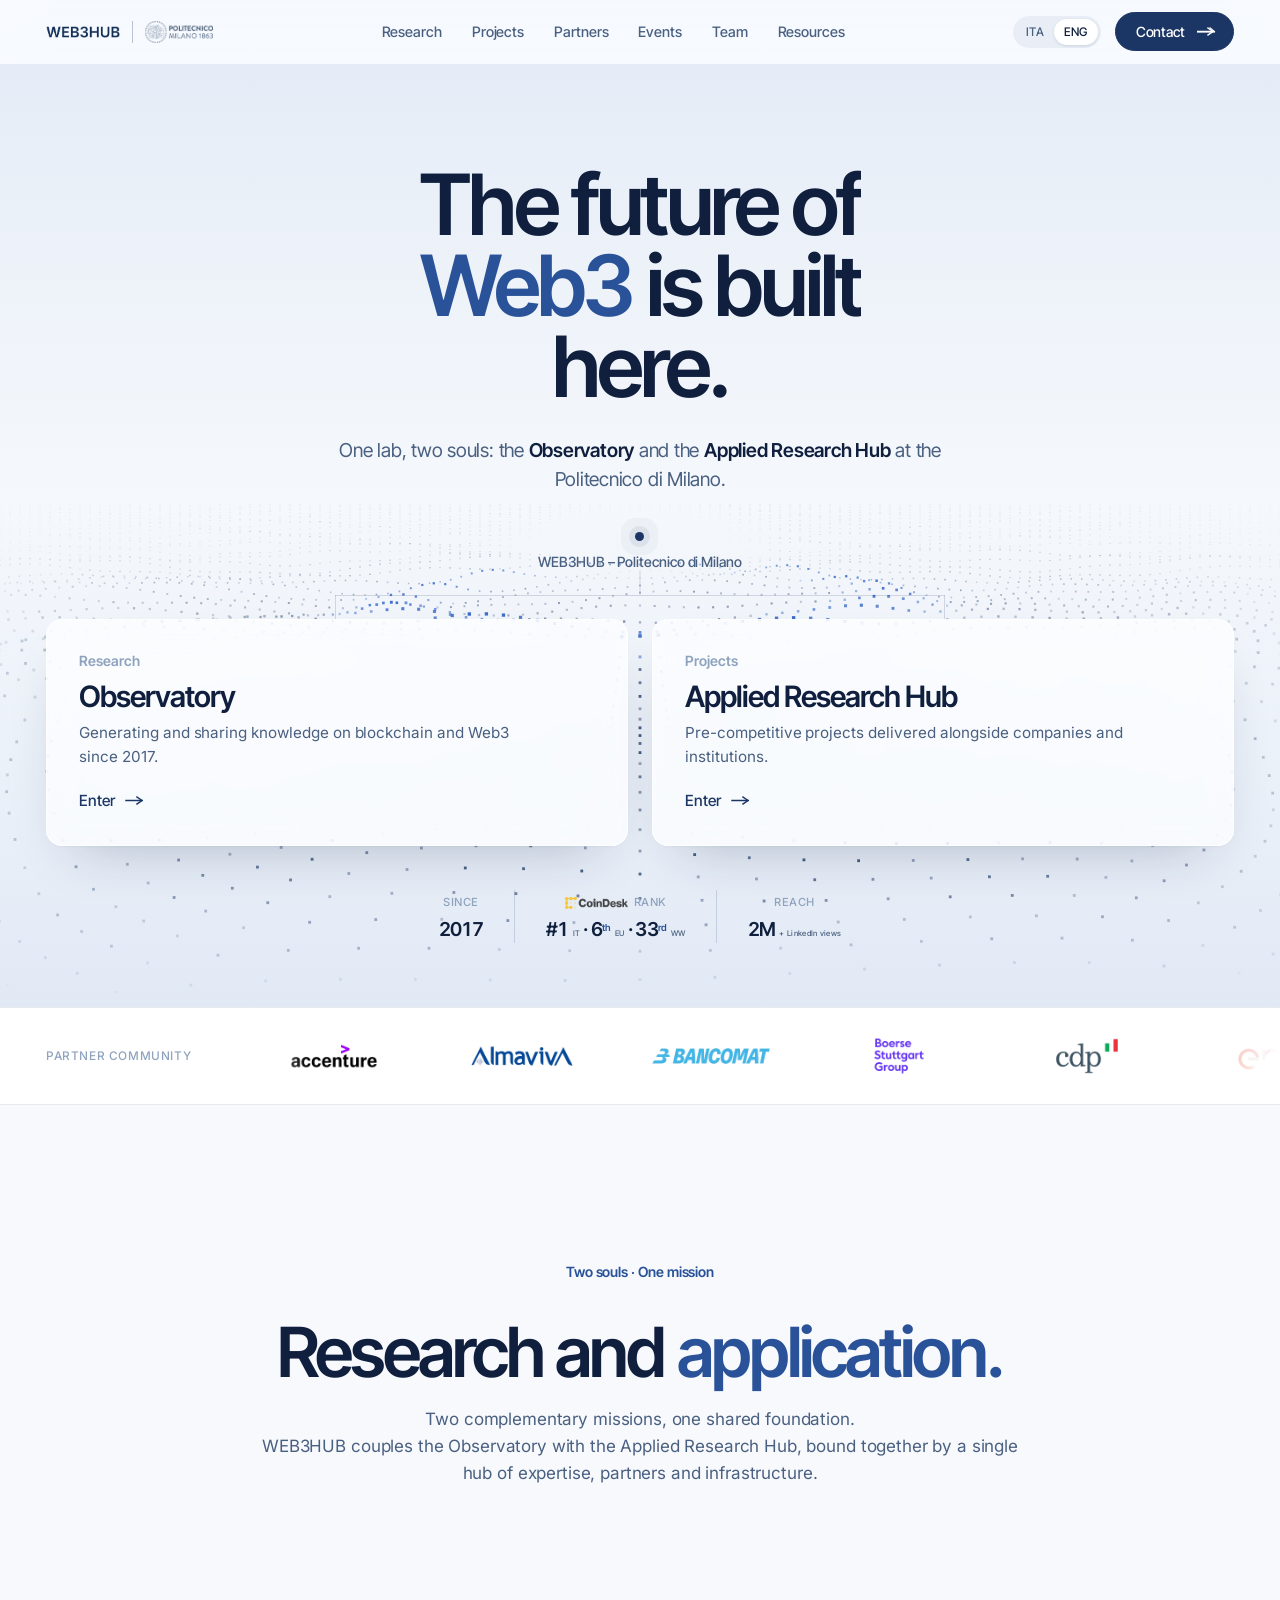
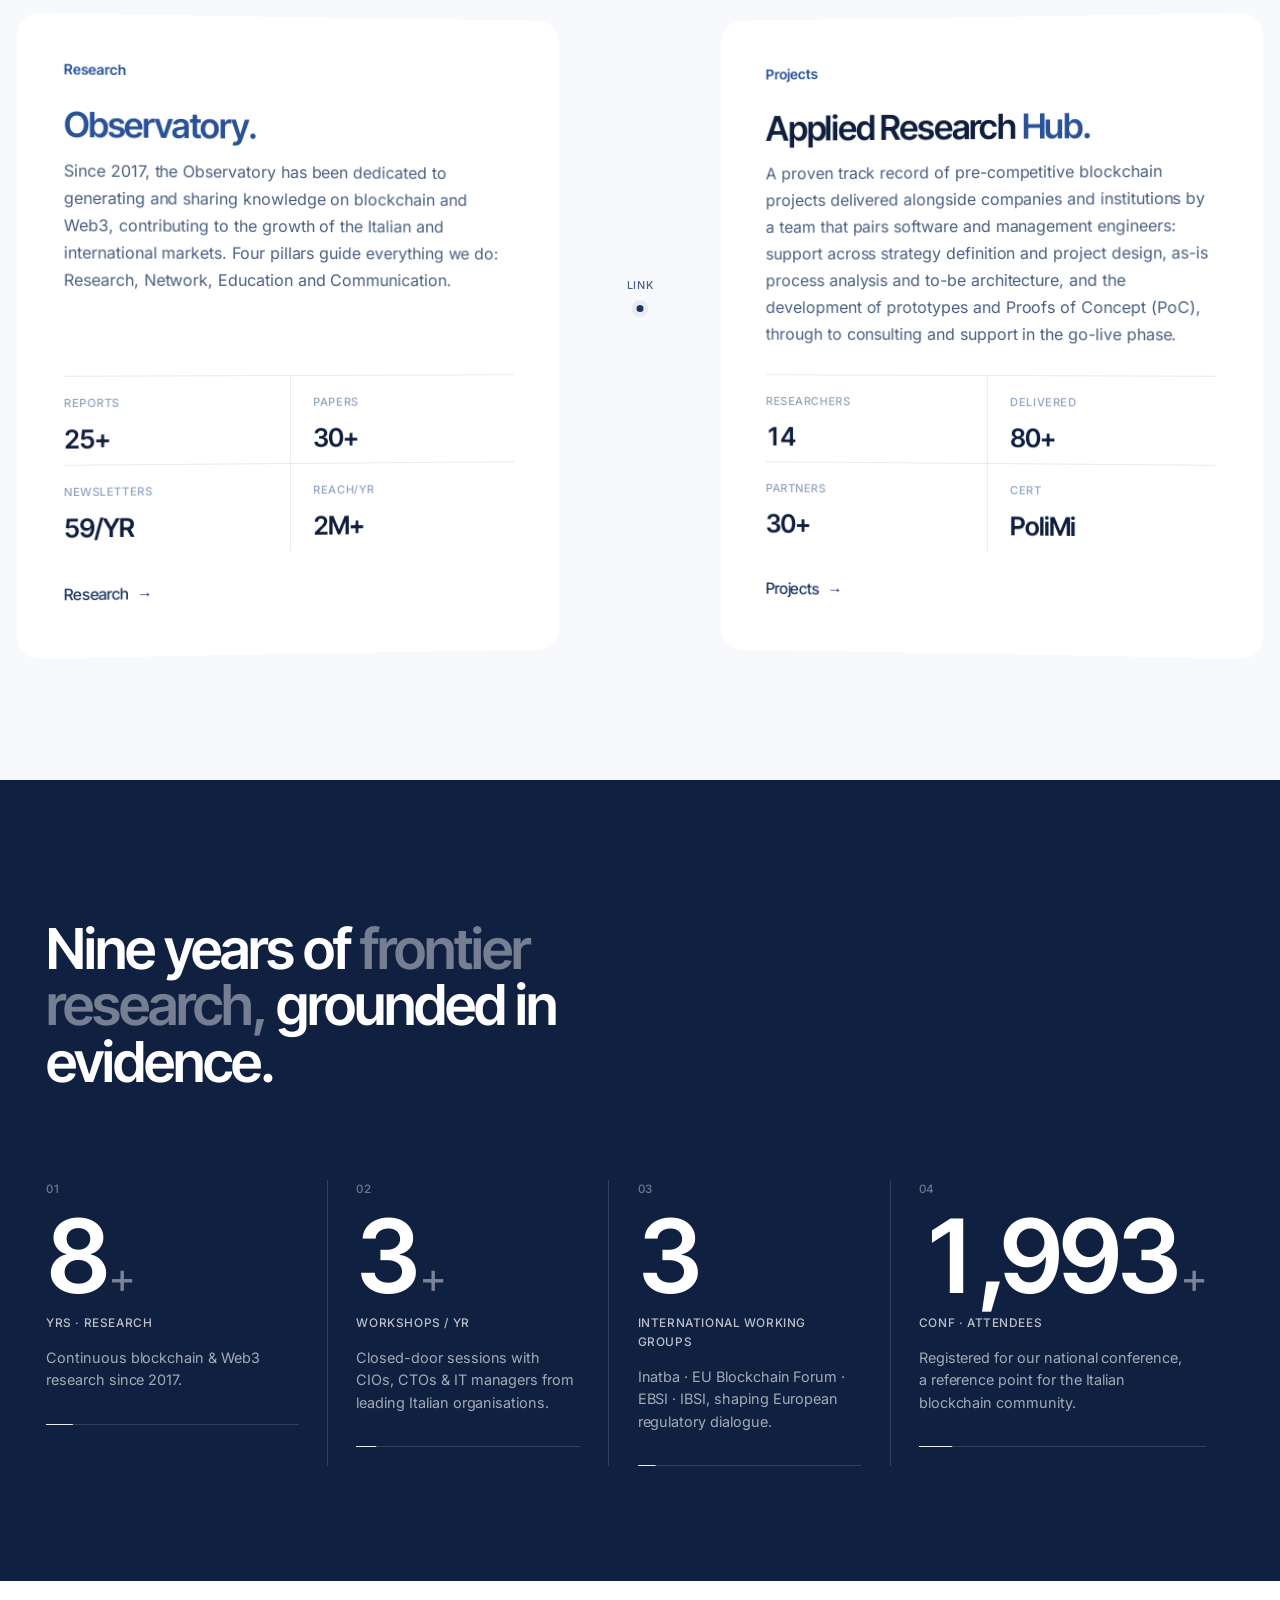
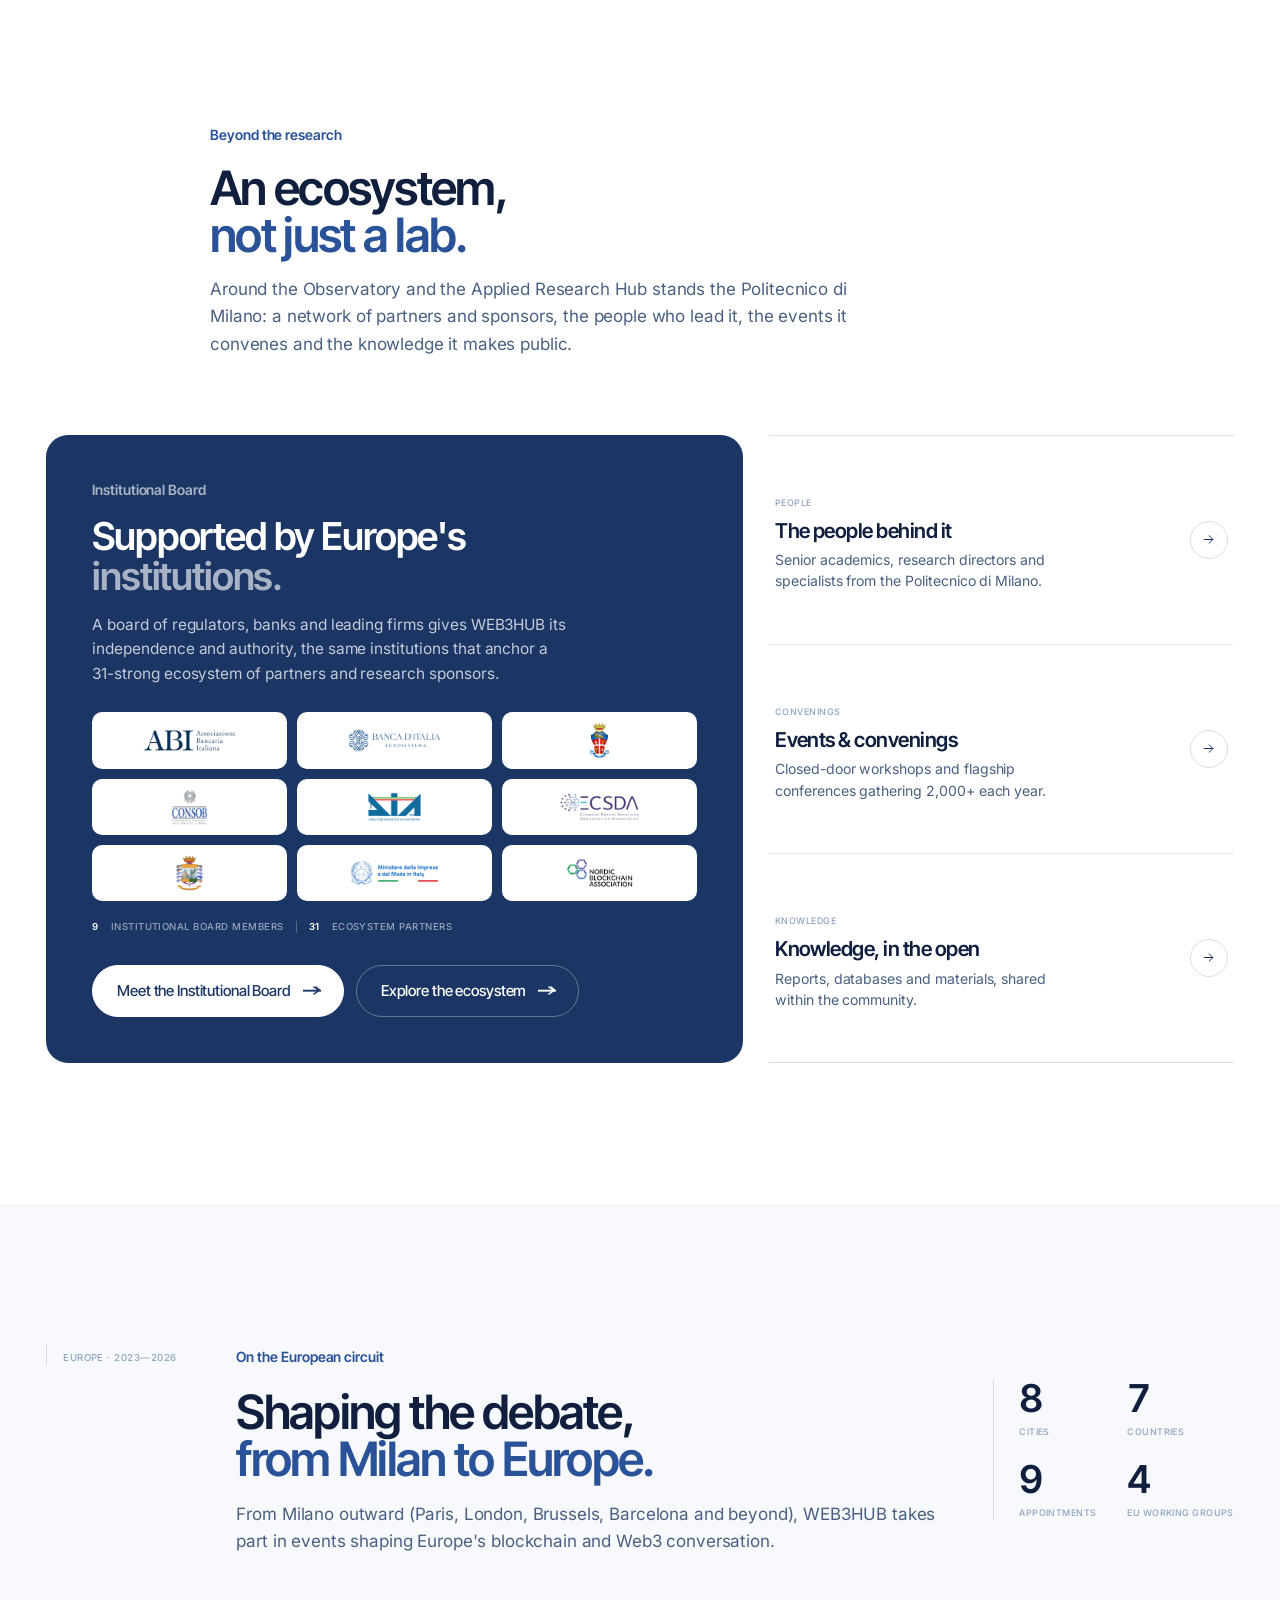
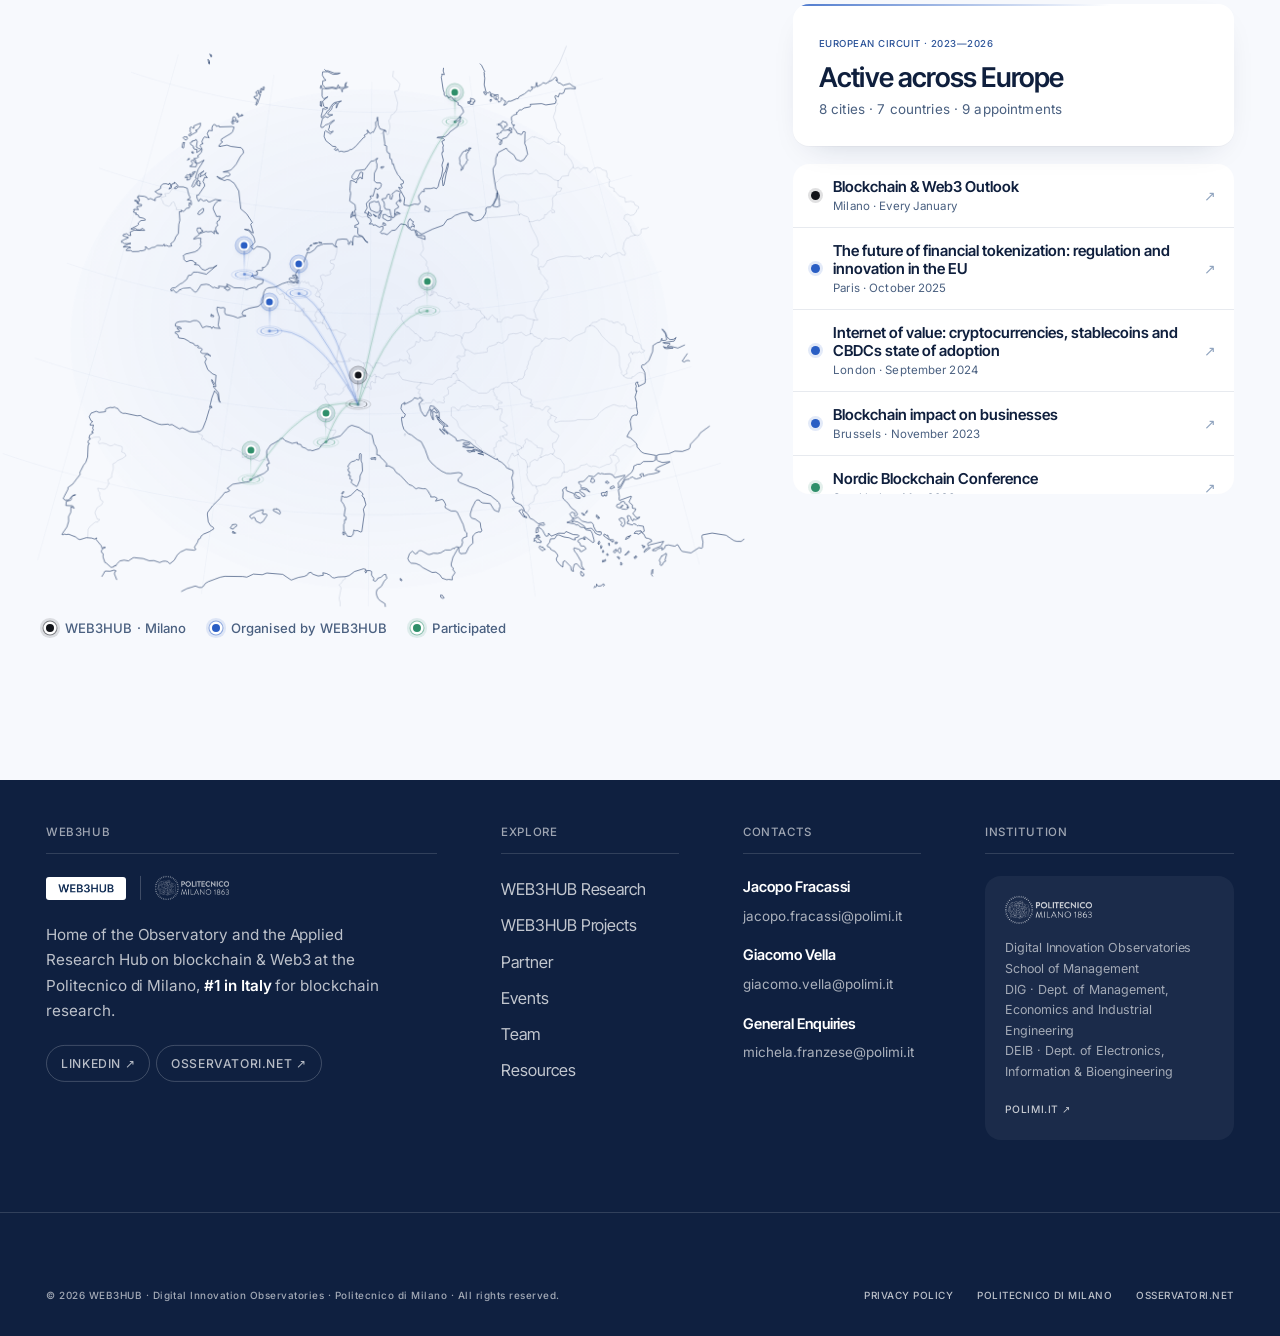
==== commit 4289481f: "Progetti: caso Cardano al posto di ENEA, titoli Why allineati, rimosse durate servizi; Home: bottoni" ====
--- a/index.html
+++ b/index.html
@@ -810,7 +810,7 @@
 .services-head{display:grid;grid-template-columns:auto 1fr;gap:24px;align-items:baseline;margin-bottom:28px}
 /* SERVICES — elegant editorial list (no IDs, codes or status column) */
 .spec-sheet{border:1px solid var(--line);border-radius:var(--r-lg);box-shadow:var(--shadow-1);overflow:hidden;background:var(--bg)}
-.svc-row{display:grid;grid-template-columns:1fr auto;gap:clamp(20px,4vw,72px);align-items:start;padding:clamp(26px,3vw,40px) clamp(24px,3vw,42px);border-bottom:1px solid var(--line);transition:background .35s var(--ease-out)}
+.svc-row{display:grid;grid-template-columns:1fr;gap:clamp(20px,4vw,72px);align-items:start;padding:clamp(26px,3vw,40px) clamp(24px,3vw,42px);border-bottom:1px solid var(--line);transition:background .35s var(--ease-out)}
 .svc-row:last-of-type{border-bottom:none}
 .svc-row:hover{background:var(--surface)}
 .svc-cat{display:block;font-family:var(--mono);font-size:.62rem;letter-spacing:.18em;text-transform:uppercase;color:var(--text-subtle);font-weight:600;margin-bottom:12px}
@@ -2145,7 +2145,7 @@
           <div class="soul-meta-cell"><span class="lbl">NEWSLETTERS</span><span class="val">59/YR</span></div>
           <div class="soul-meta-cell"><span class="lbl">REACH/YR</span><span class="val">2M+</span></div>
         </div>
-        <a href="#research" class="link-arr">Open Research <span class="arr">→</span></a>
+        <a href="#research" class="link-arr">Research <span class="arr">→</span></a>
       </article>
 
       <div class="id-bridge" aria-hidden="true">
@@ -2168,7 +2168,7 @@
           <div class="soul-meta-cell"><span class="lbl">PARTNERS</span><span class="val">30+</span></div>
           <div class="soul-meta-cell"><span class="lbl">CERT</span><span class="val">PoliMi</span></div>
         </div>
-        <a href="#projects" class="link-arr">Open Projects <span class="arr">→</span></a>
+        <a href="#projects" class="link-arr">Projects <span class="arr">→</span></a>
       </article>
     </div>
   </div>
@@ -2489,7 +2489,7 @@
         
         <div class="why-cell">
           <span class="why-ghost" aria-hidden="true">01</span>
-          <h3 class="why-name">Super-partes <span class="accent">guarantor.</span></h3>
+          <h3 class="why-name">Super-partes<br/><span class="accent">guarantor.</span></h3>
           <p class="why-desc">The Politecnico di Milano's independence ensures objective analysis, free from commercial conflicts of interest.</p>
           <span class="why-kicker">Independence</span>
         </div>
@@ -2521,7 +2521,6 @@
             <h3 class="svc-name">Analysis &amp; Design</h3>
             <p class="svc-desc">AS IS mapping, functional and technical requirements, TO BE solution design. Politecnico di Milano super-partes certification included.</p>
           </div>
-          <span class="svc-dur">3–4 months</span>
         </article>
         <article class="svc-row">
           <div class="svc-main">
@@ -2529,7 +2528,6 @@
             <h3 class="svc-name">PoC &amp; Prototype</h3>
             <p class="svc-desc">Full development of a working blockchain prototype, from requirements analysis to demo, testing and partner support for implementation.</p>
           </div>
-          <span class="svc-dur">5–7 months</span>
         </article>
         <article class="svc-row">
           <div class="svc-main">
@@ -2537,7 +2535,6 @@
             <h3 class="svc-name">Sector Research</h3>
             <p class="svc-desc">Custom research focused on a specific domain or sector: market mapping, international benchmarking, technical analysis.</p>
           </div>
-          <span class="svc-dur">On request</span>
         </article>
         <article class="svc-row">
           <div class="svc-main">
@@ -2545,9 +2542,7 @@
             <h3 class="svc-name">Validation</h3>
             <p class="svc-desc">Independent analysis and structured feedback on an existing blockchain project or startup, with Politecnico di Milano certification.</p>
           </div>
-          <span class="svc-dur">2–3 months</span>
         </article>
-        <p class="svc-foot"><b>Estimated durations</b> are indicative and may vary according to project scope, complexity and partner availability.</p>
       </div>
     </div>
 
@@ -2561,11 +2556,11 @@
         
         <article class="case-file">
           <div class="case-logo">
-            <img src="assets/logos/norm/enea-l.png" alt="ENEA" onerror="this.outerHTML='<span class=&quot;case-text&quot;>ENEA</span>'" />
+            <img src="assets/logos/norm/cardano-l.png" alt="Cardano" onerror="this.outerHTML='<span class=&quot;case-text&quot;>Cardano</span>'" />
           </div>
-          <h4 class="case-title">Automated on-chain energy trading</h4>
-          <p class="case-desc">Prototype for a blockchain system enabling automated buy and sell of energy on-chain, exploring the intersection of DLT and energy market infrastructure.</p>
-          <span class="case-foot">DOMAIN · <b>ENERGY / DLT</b></span>
+          <h4 class="case-title">Transaction monitoring for Cardano</h4>
+          <p class="case-desc">Design and supervision of a transaction monitoring system for the Cardano blockchain, from real-time data ingestion and fraud-detection clustering to operator dashboards and alerting.</p>
+          <span class="case-foot">DOMAIN · <b>MONITORING / ANALYTICS</b></span>
         </article>
         <article class="case-file">
           <div class="case-logo">
